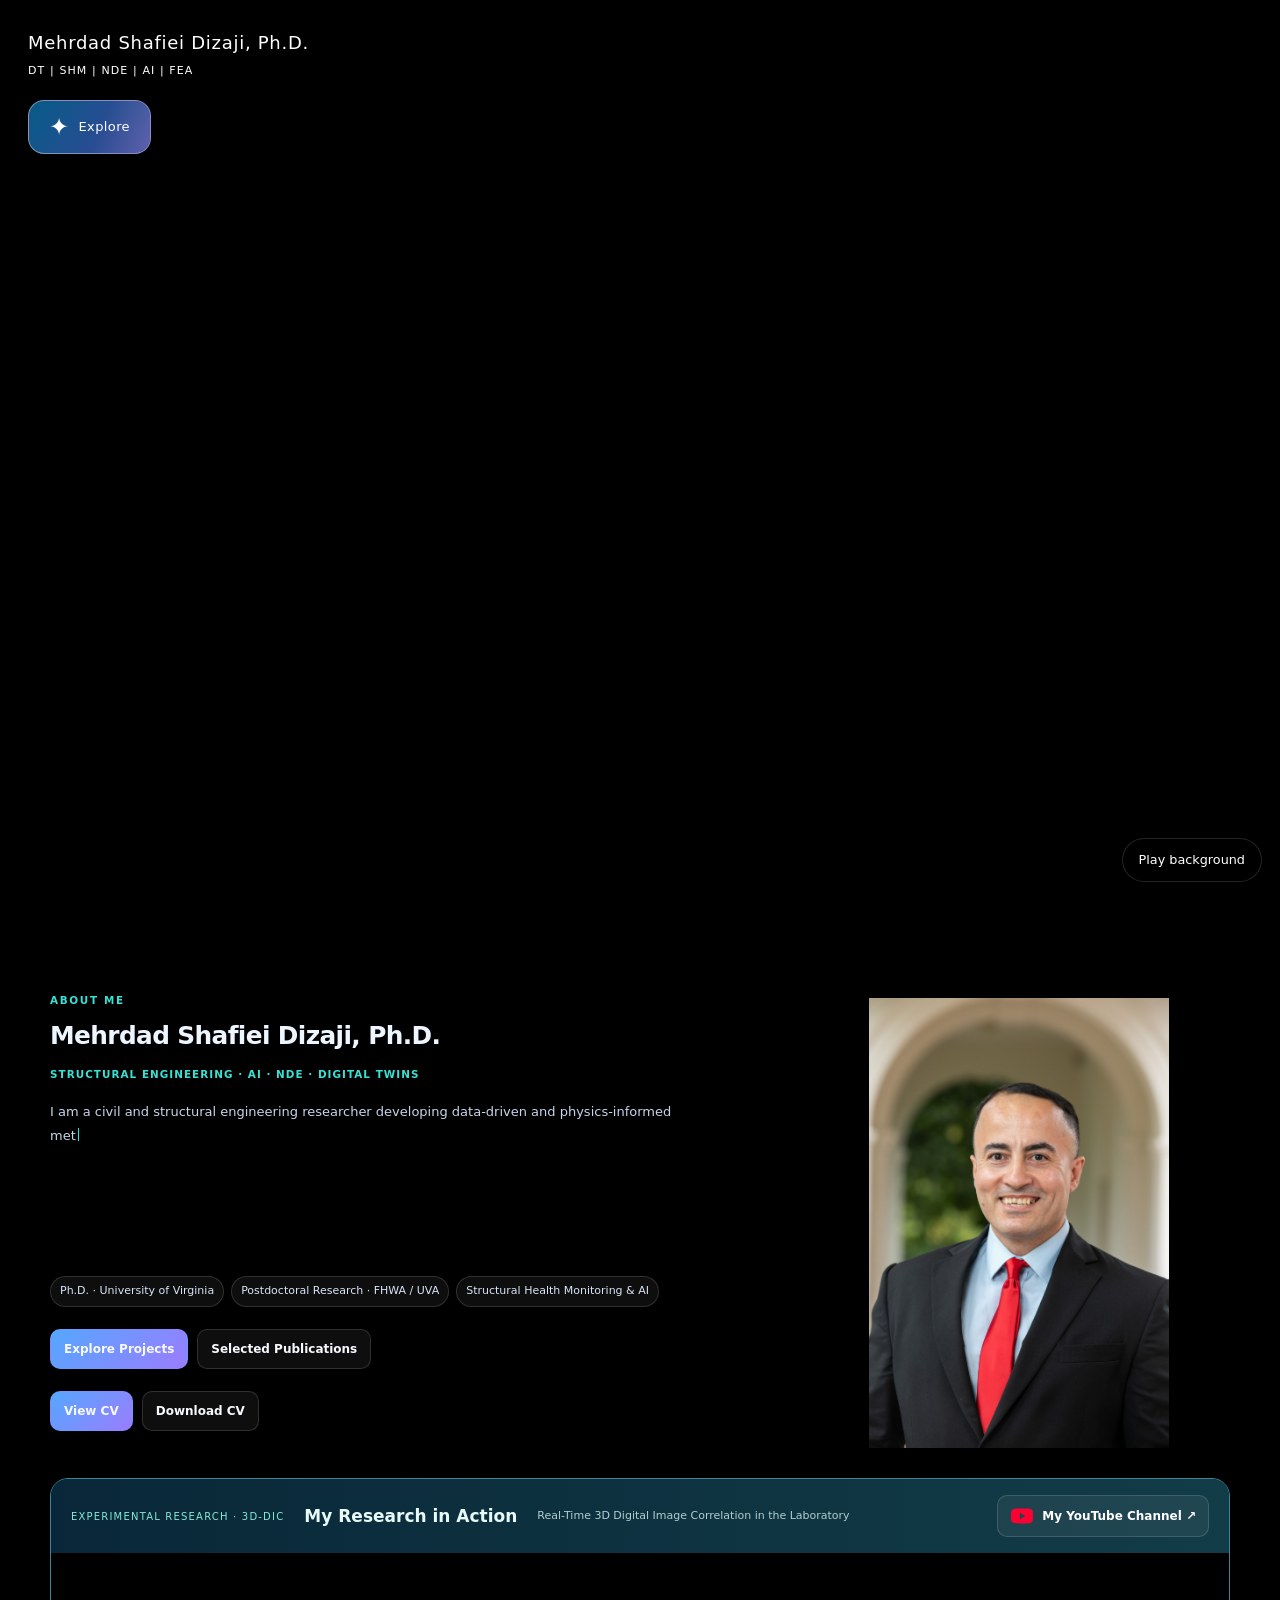
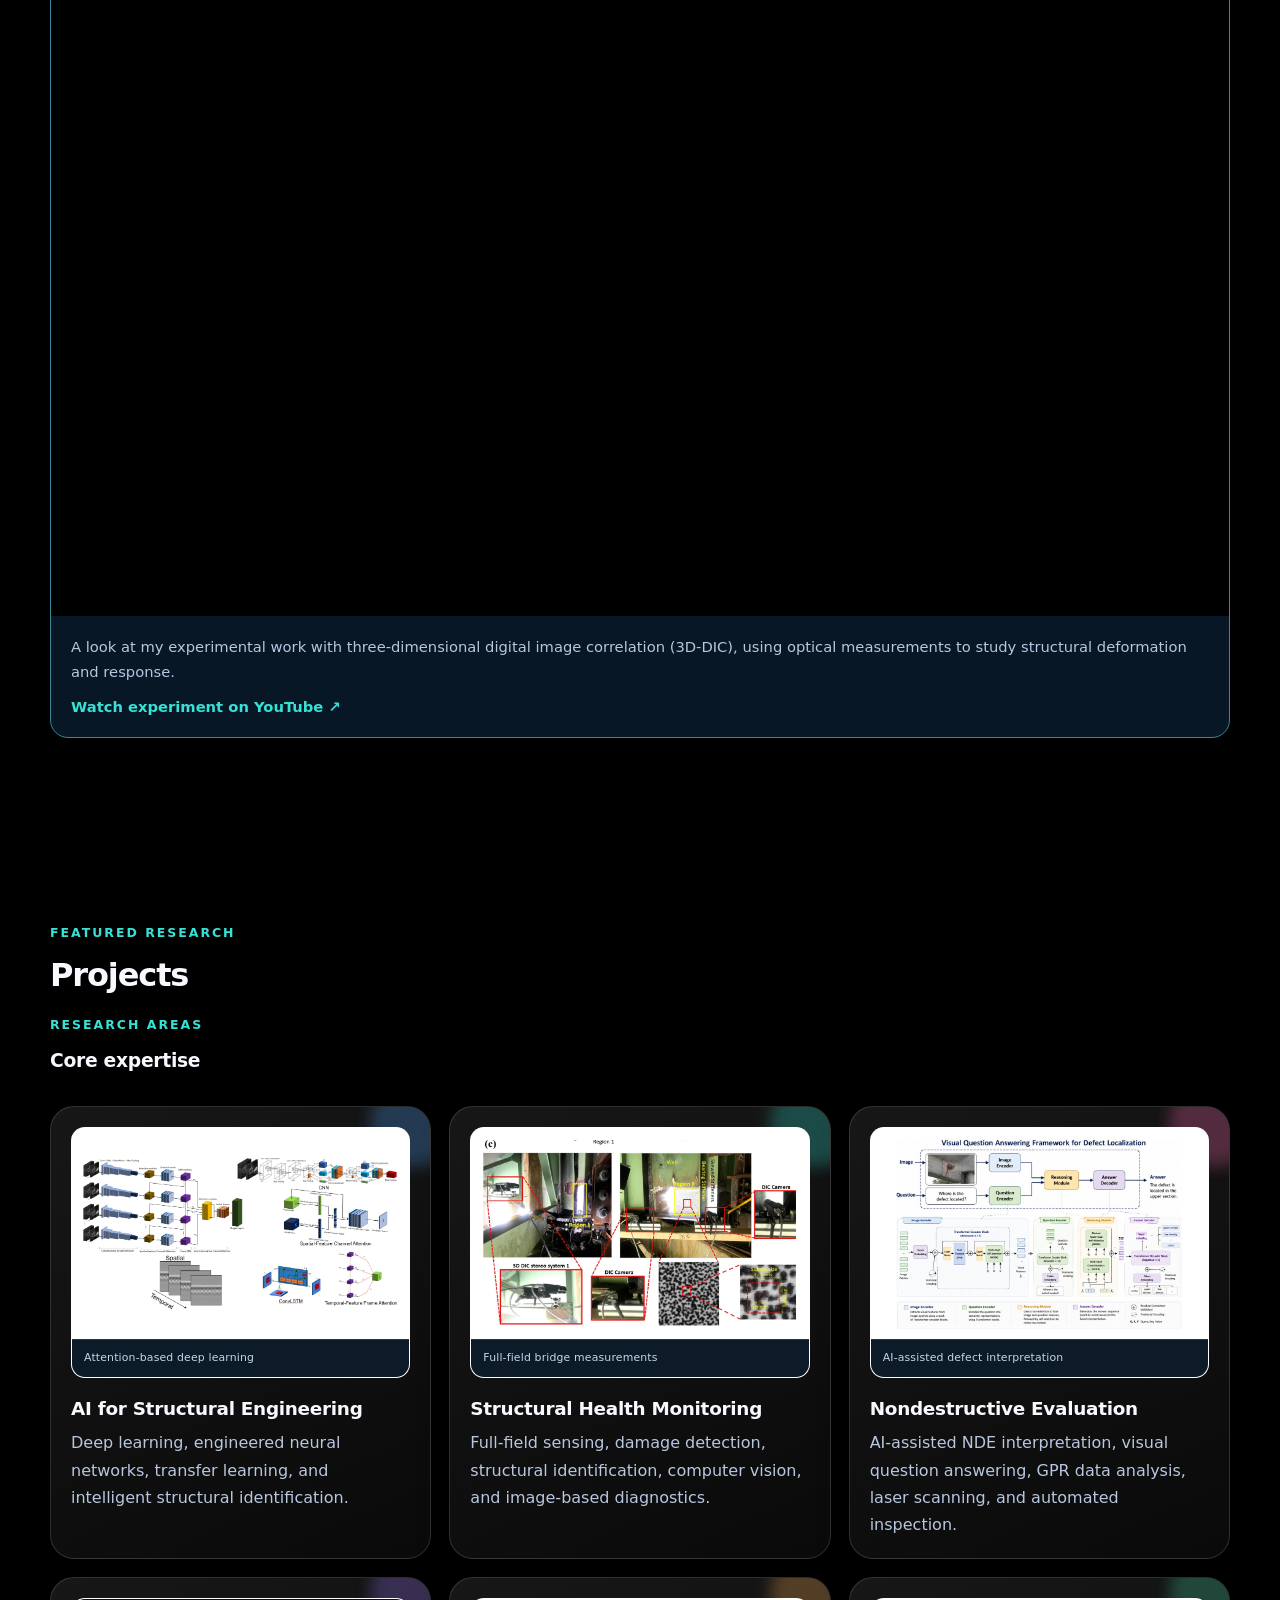
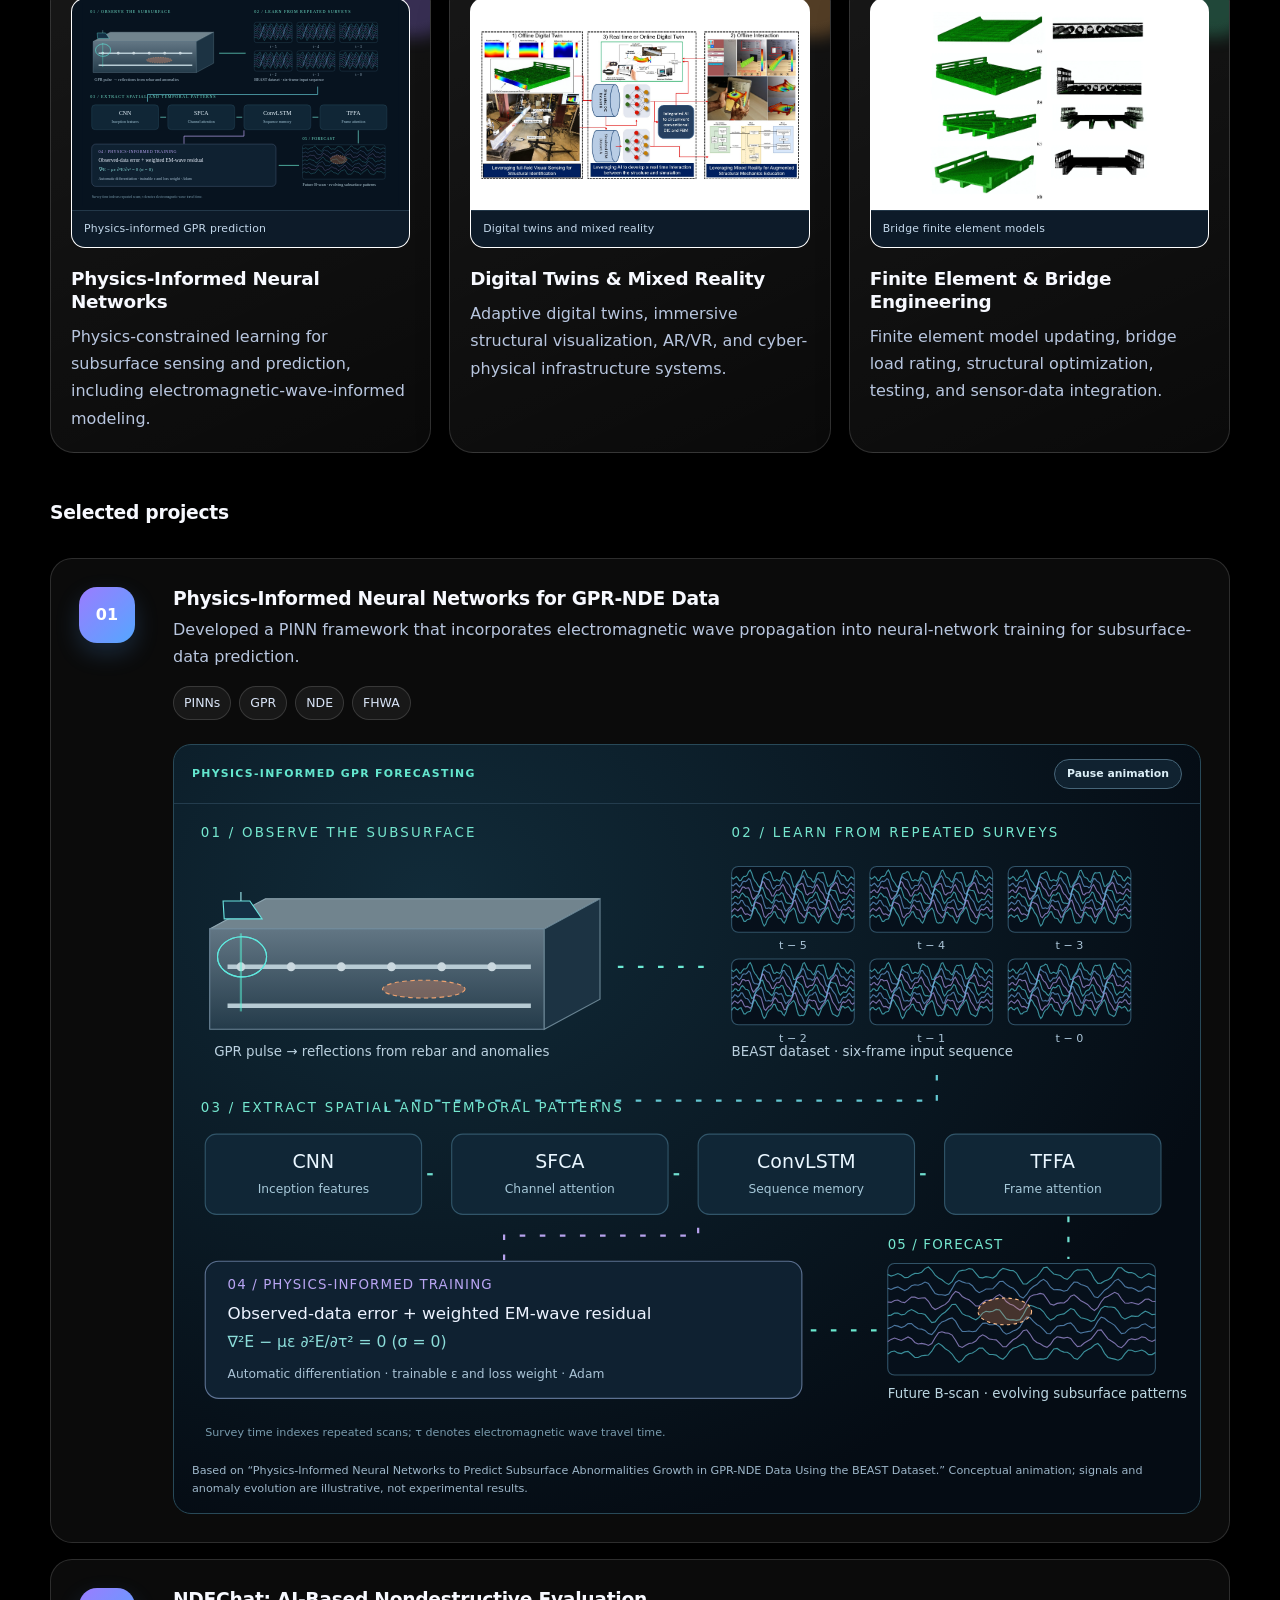
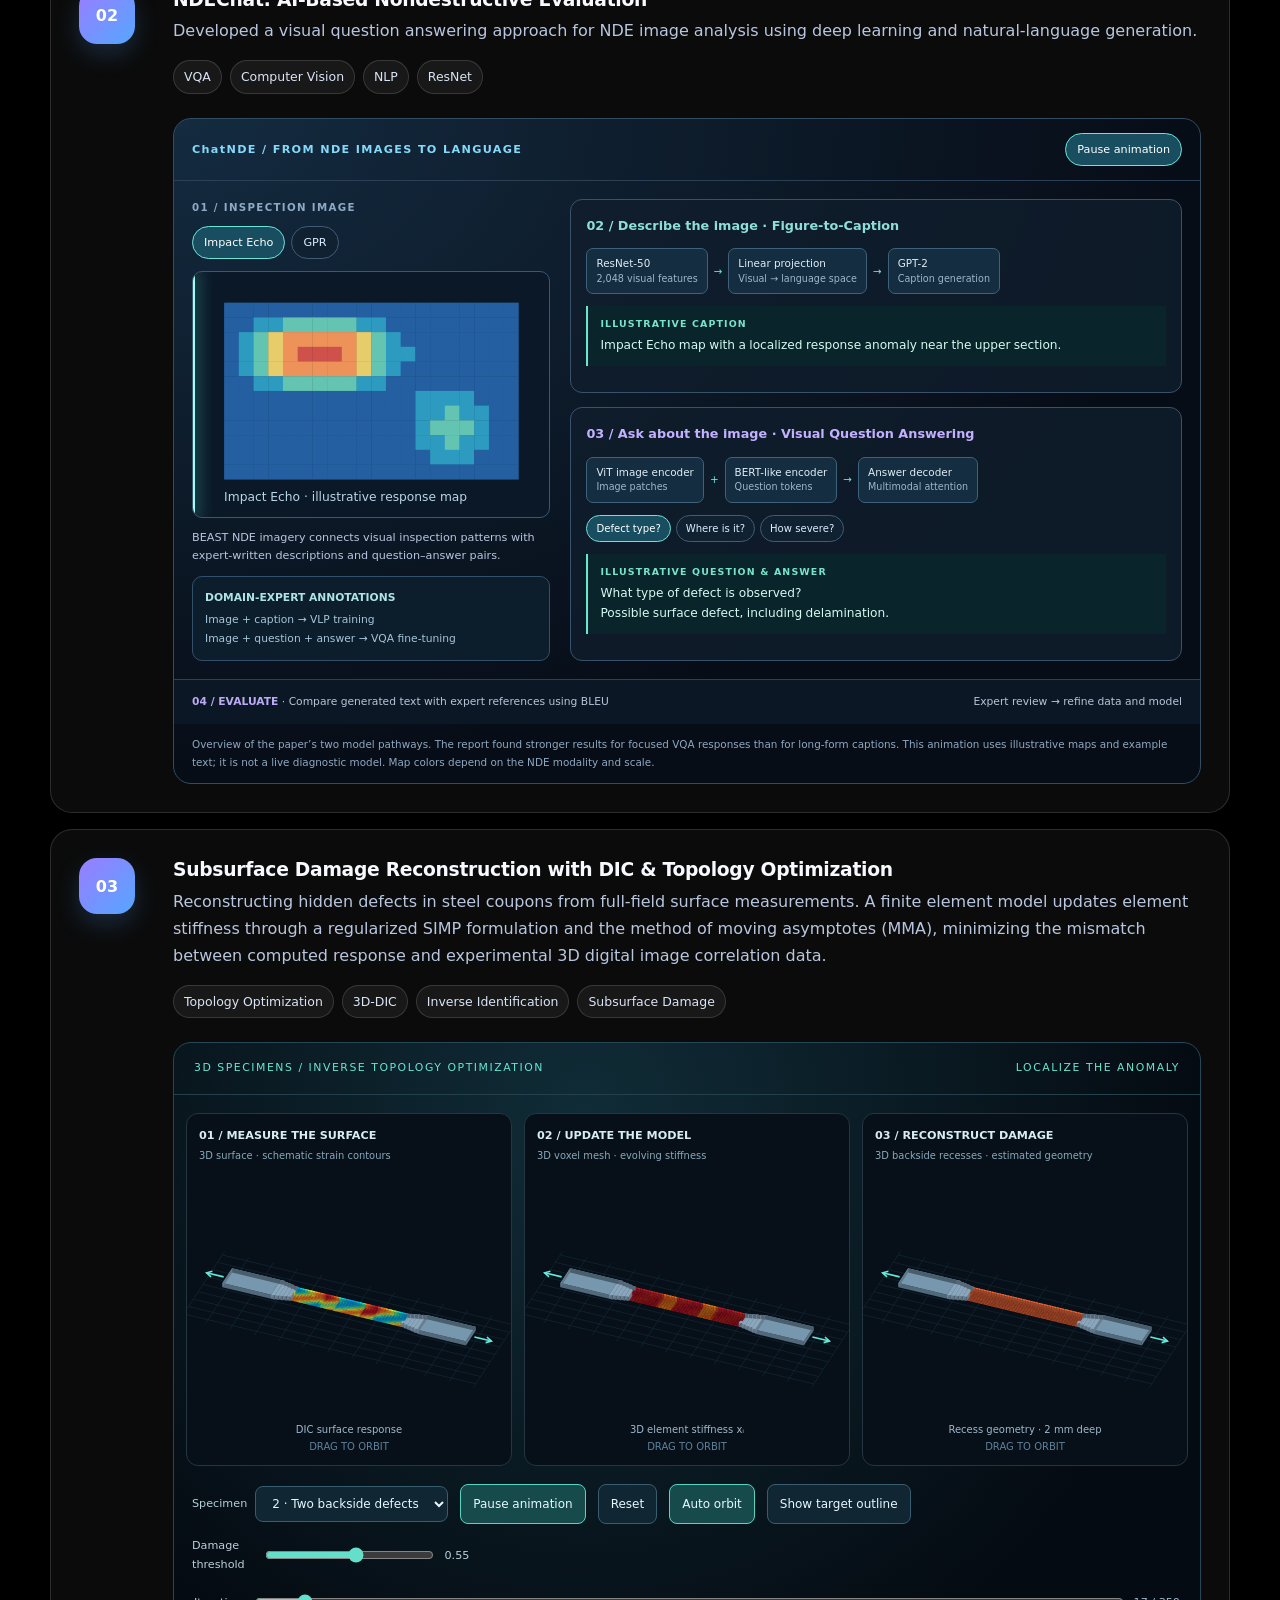
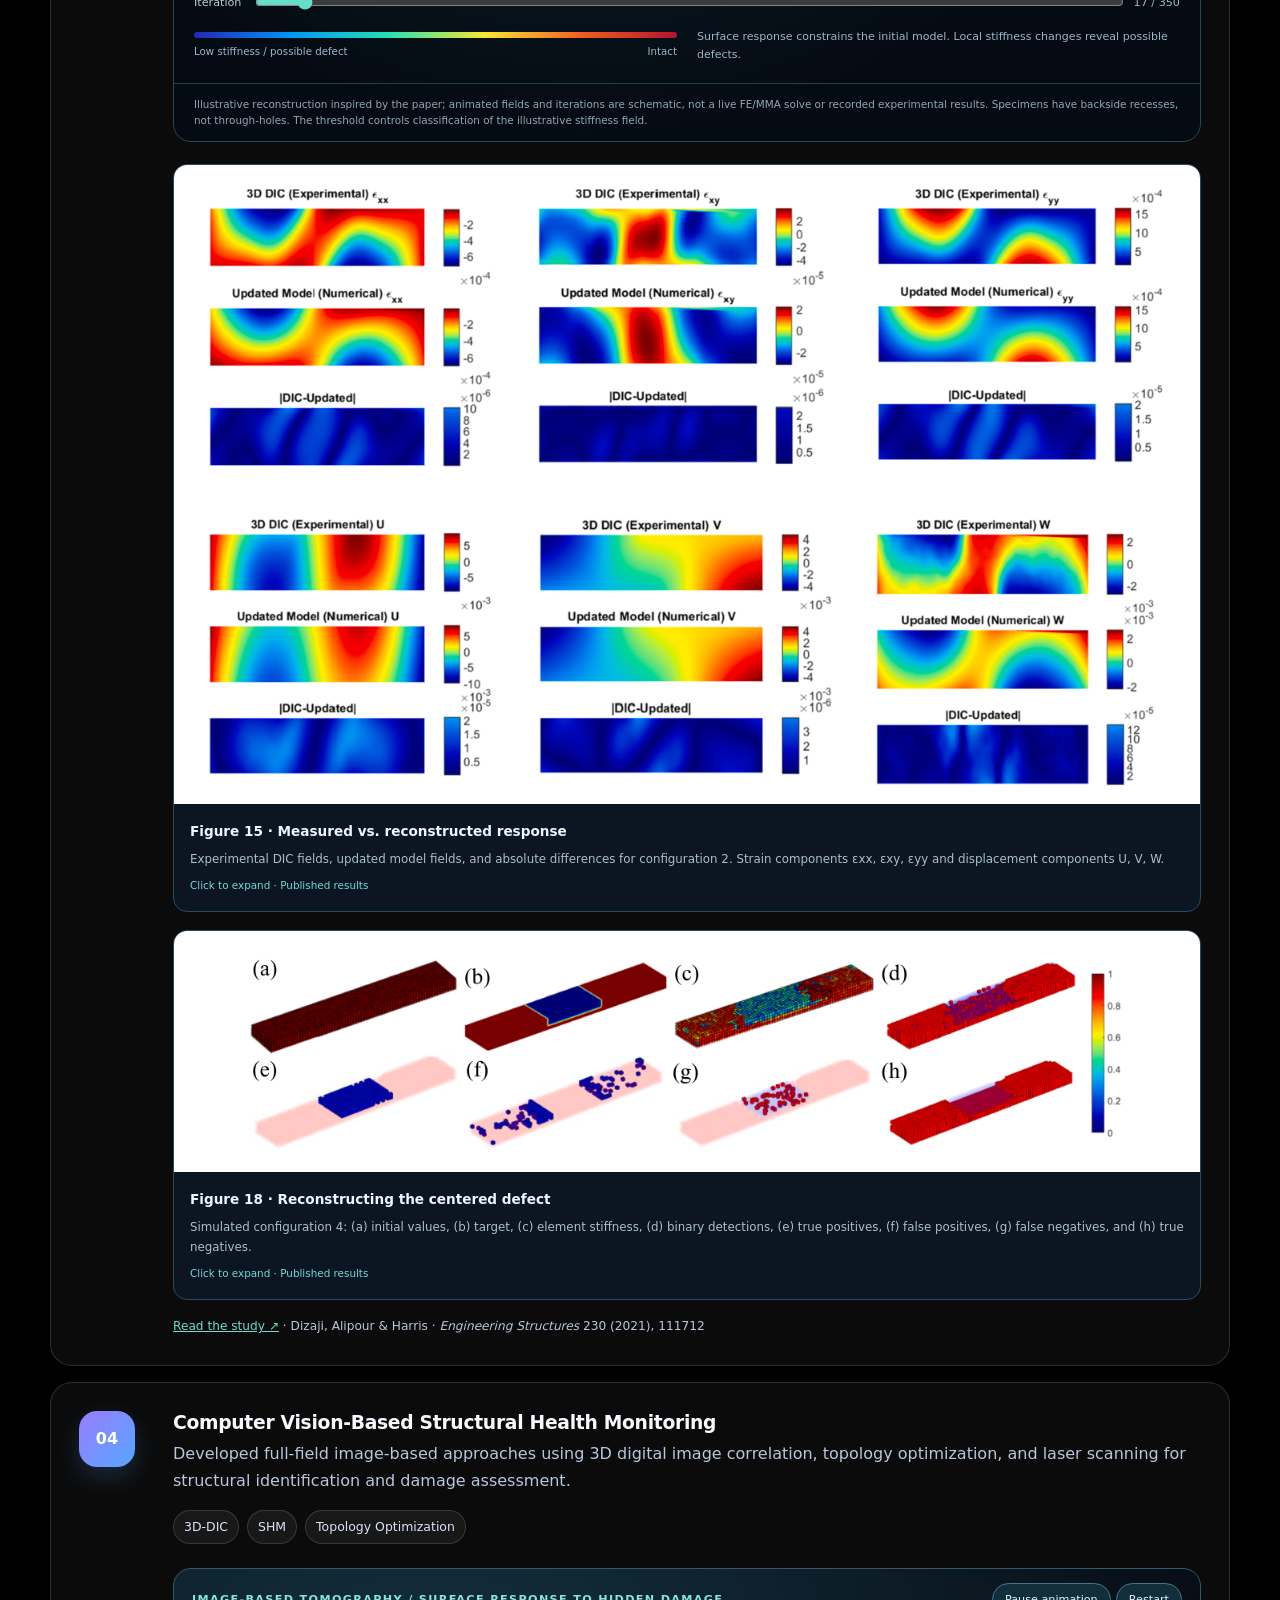
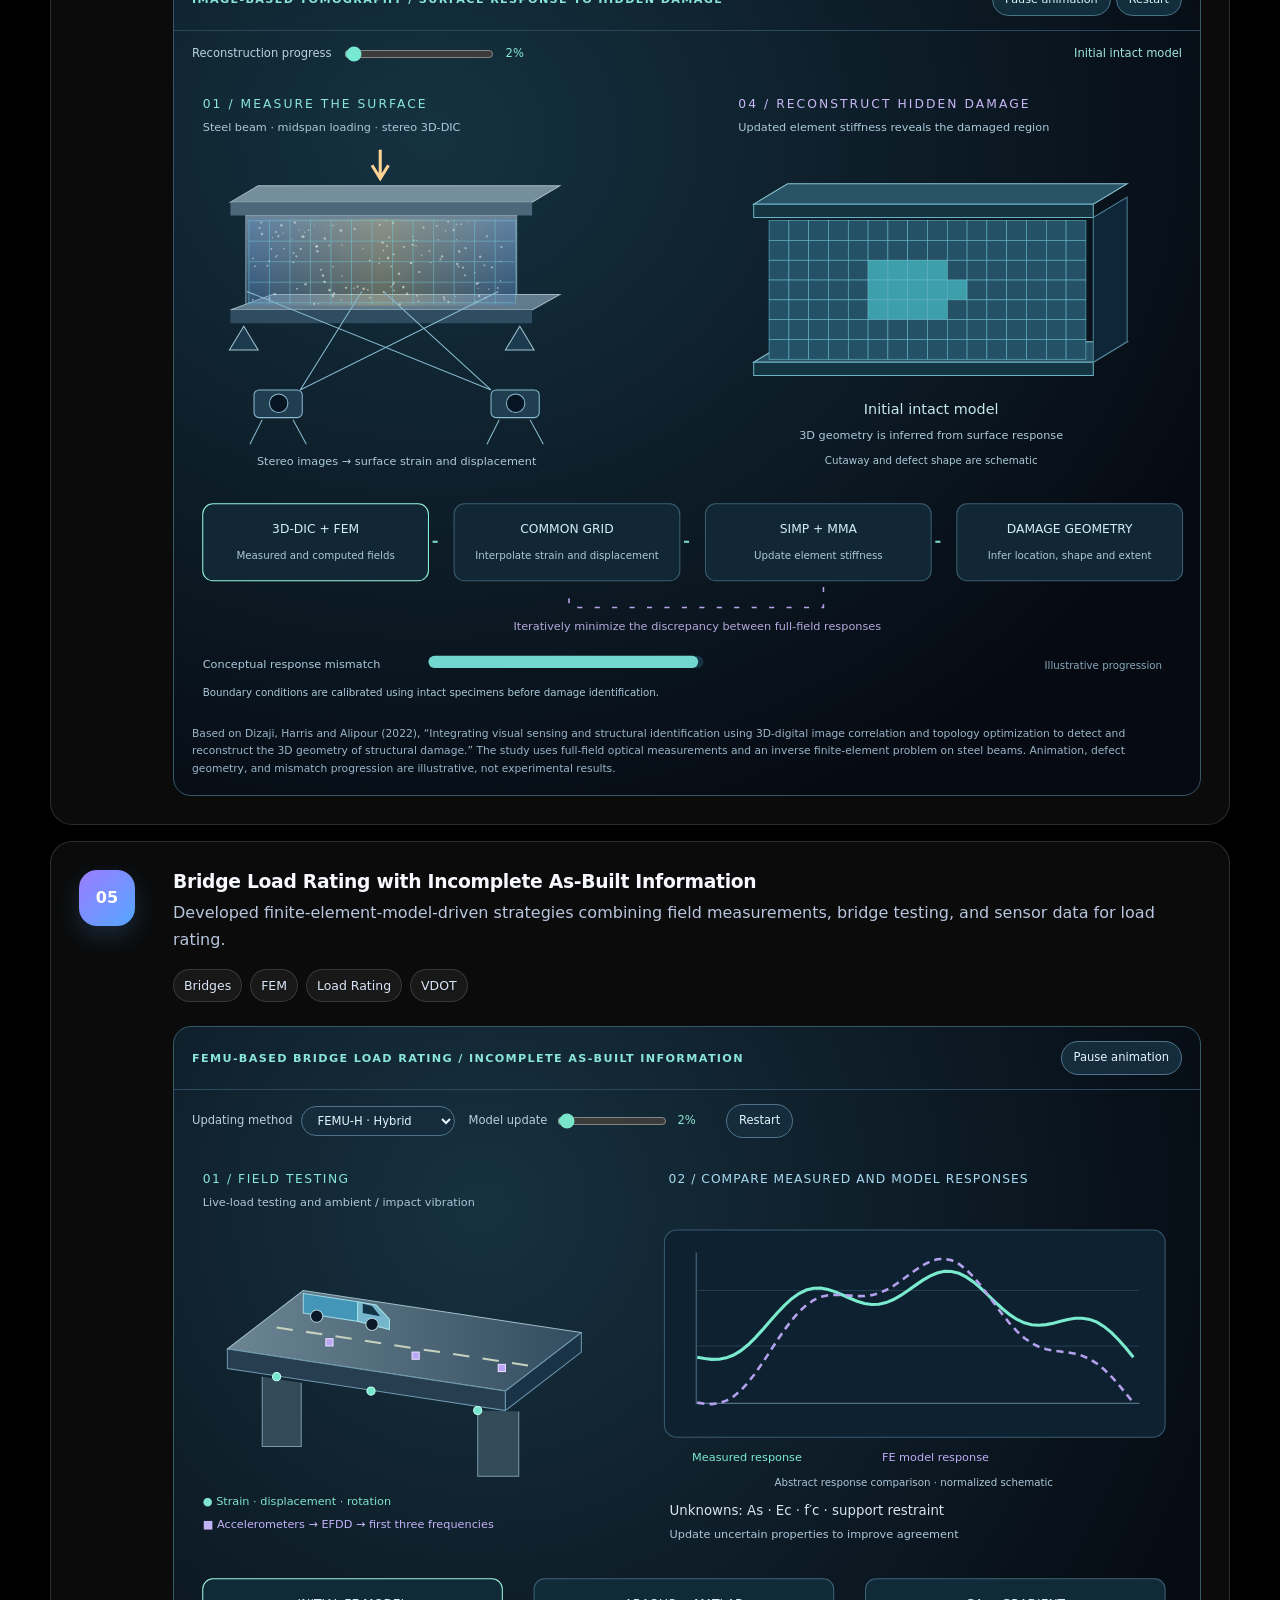
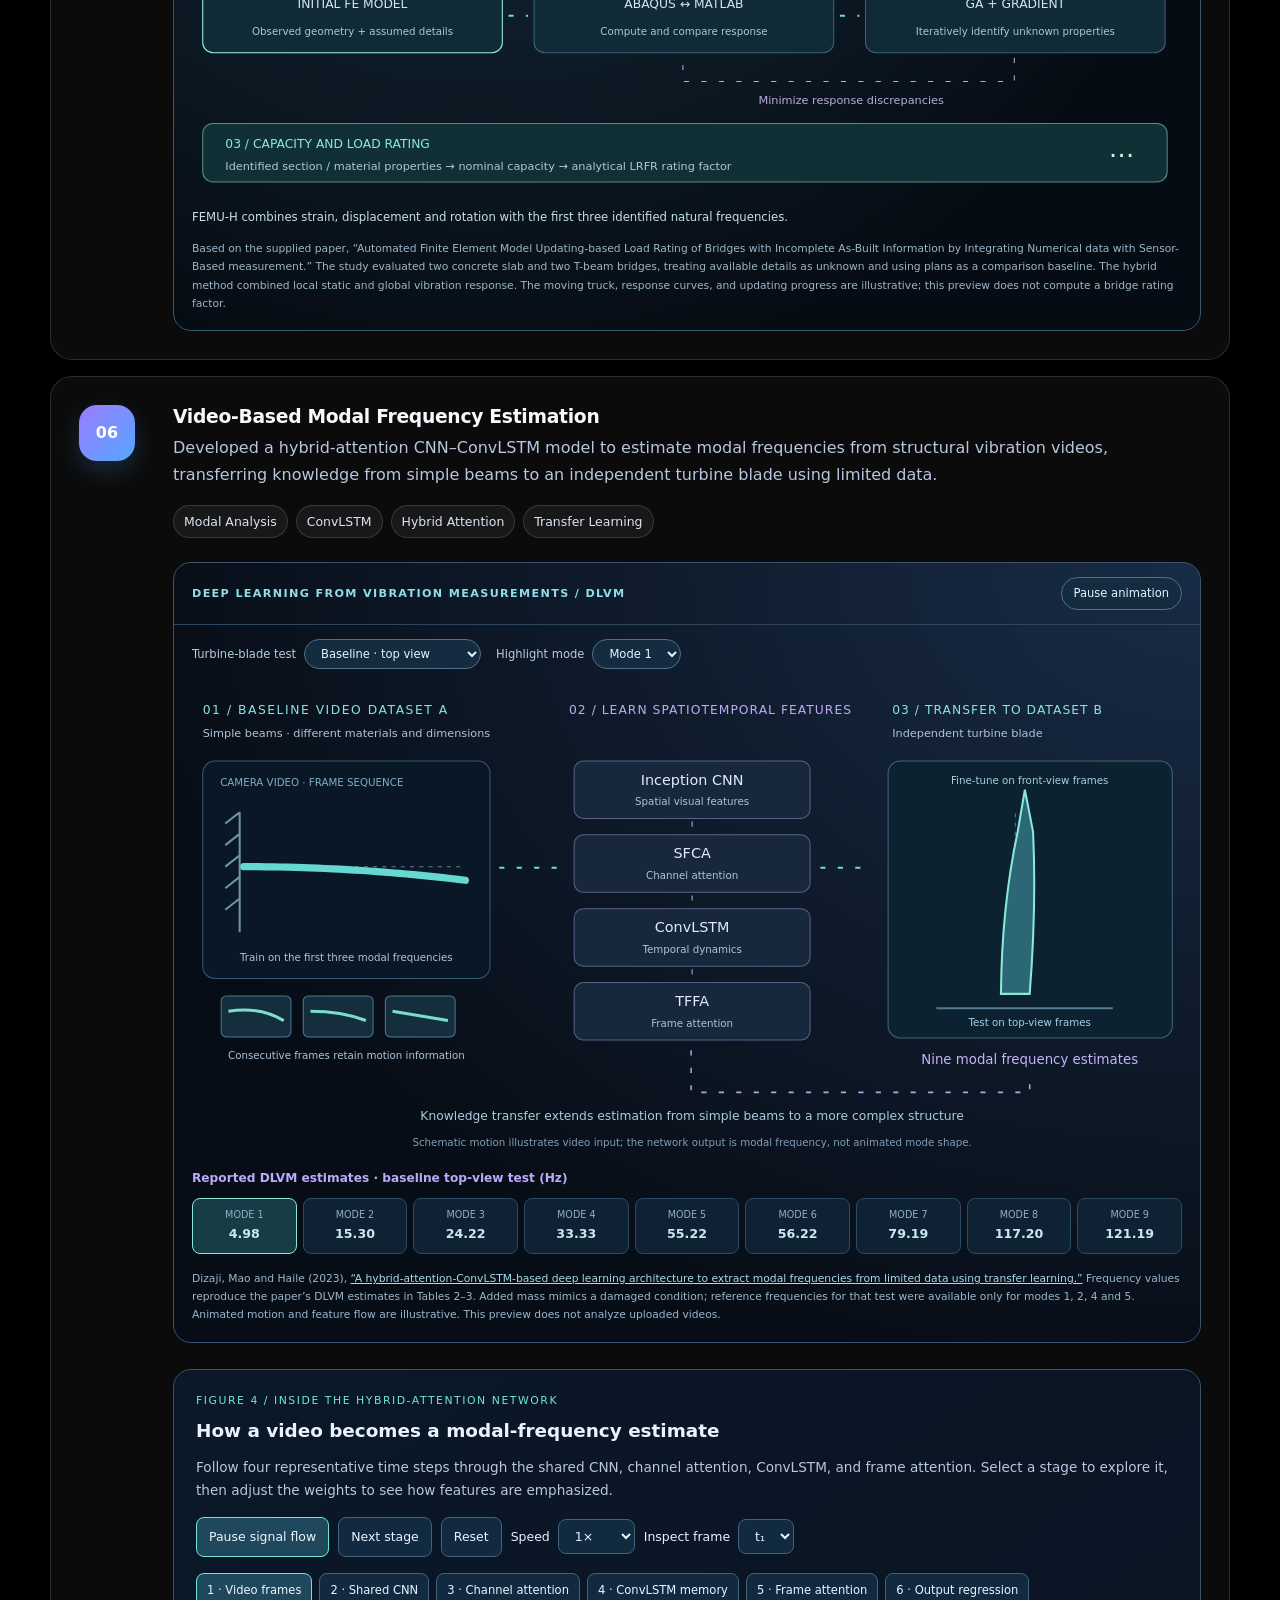
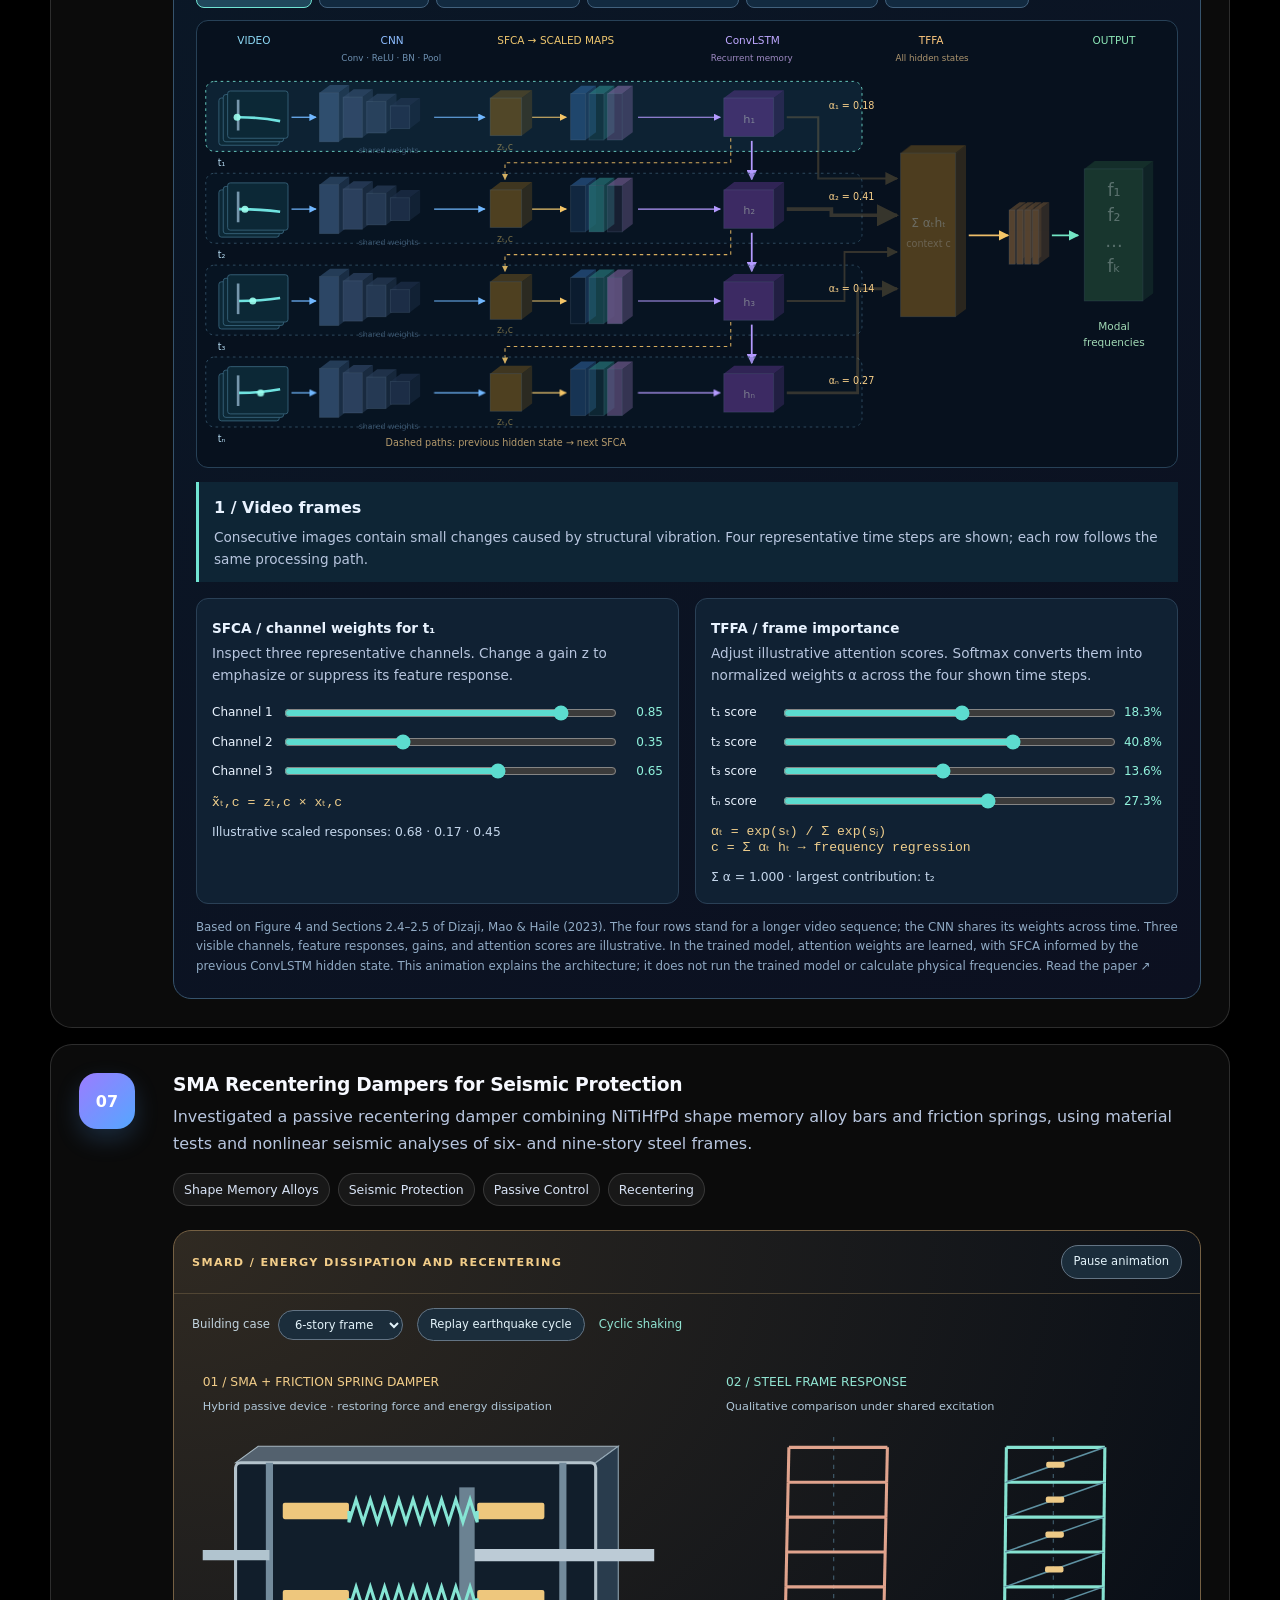
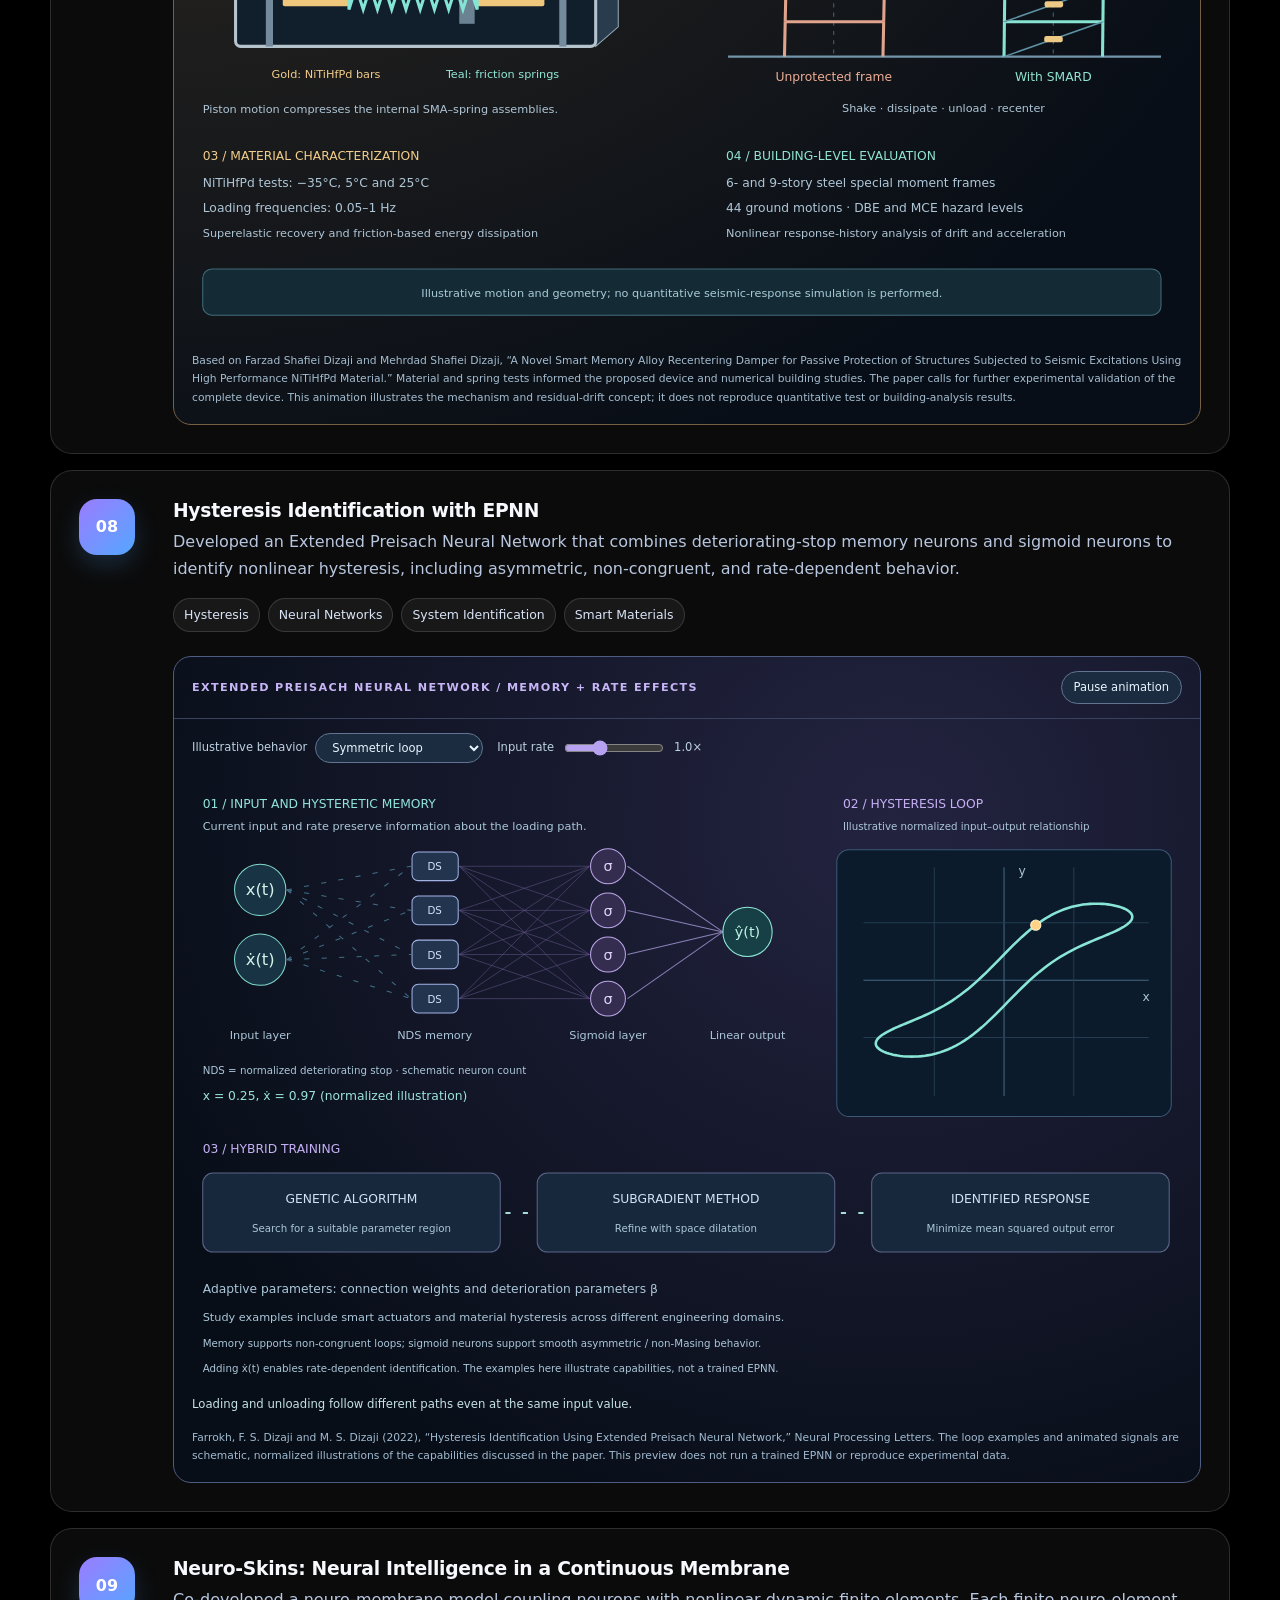
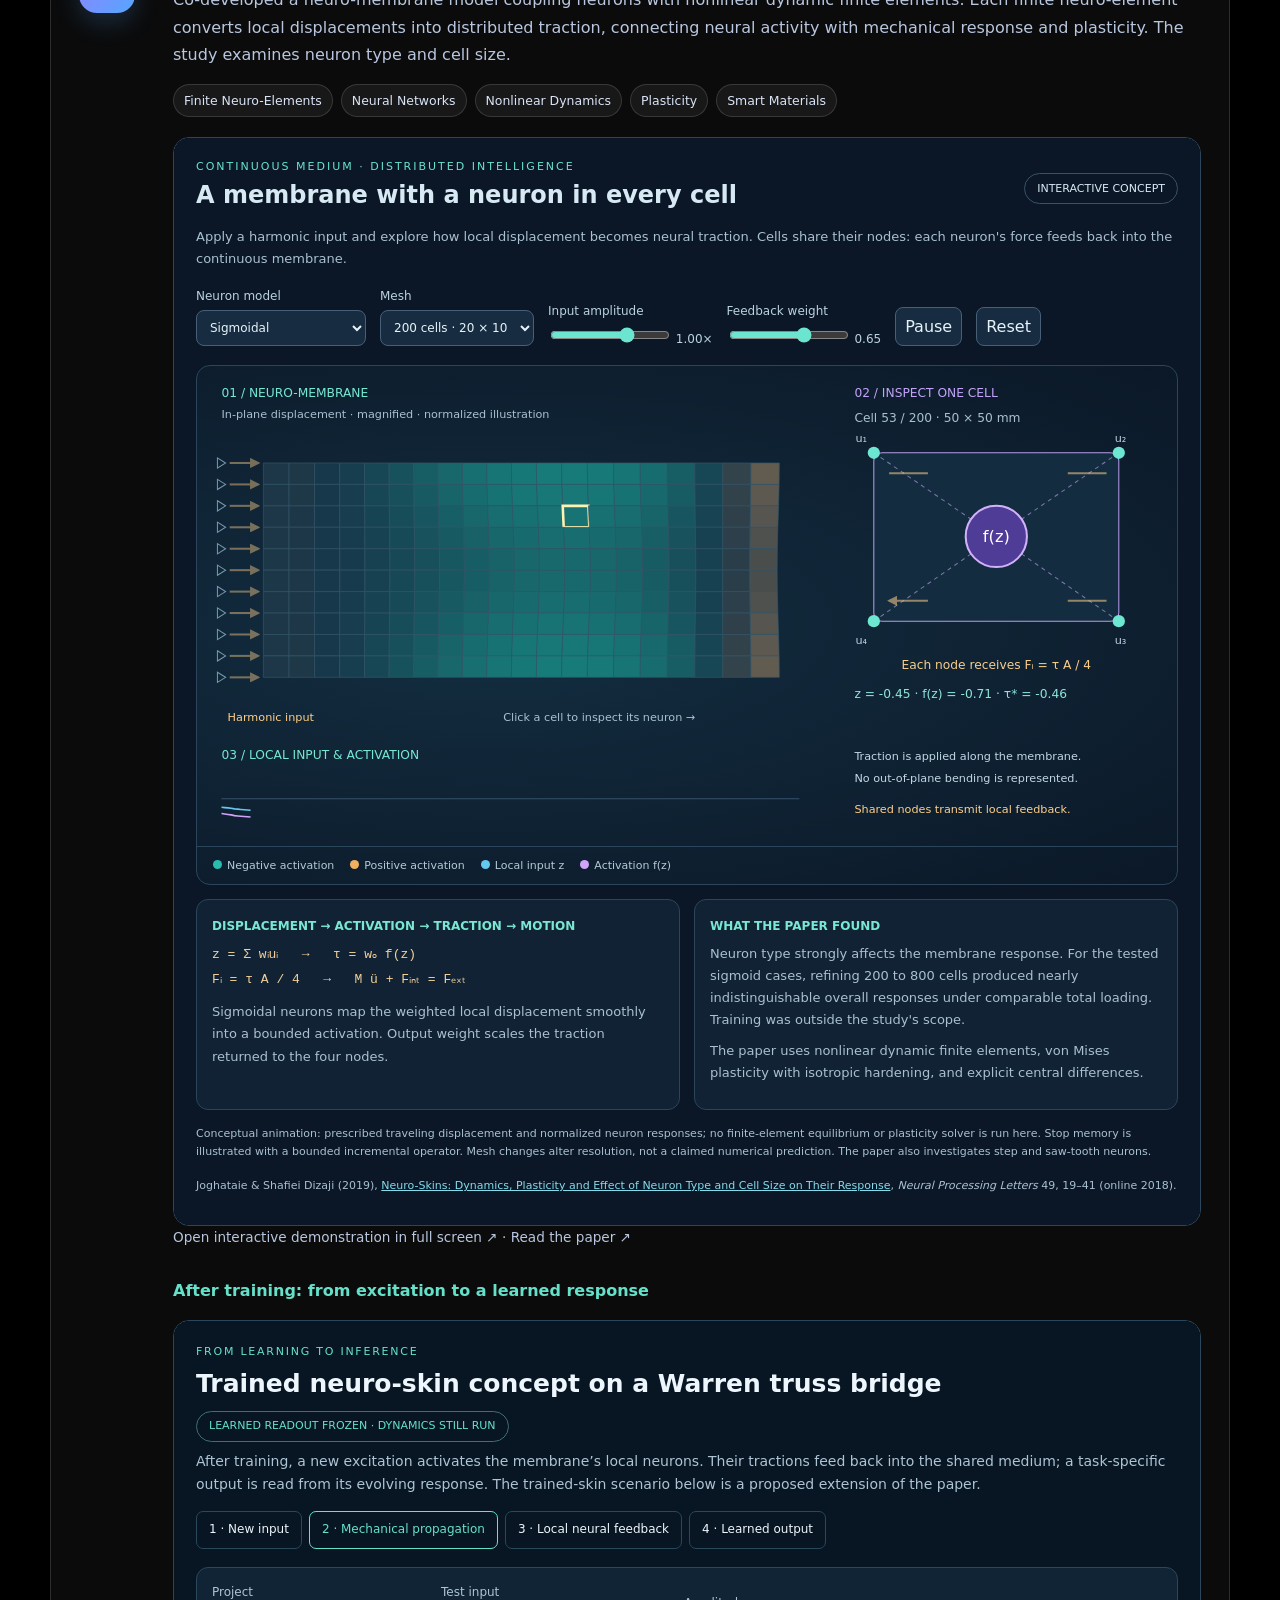
==== index.html @ 5a485e15 "Add YouTube channel button beside About Me video heading" ====
<!DOCTYPE html>
<html lang="en">
<head>
  <!-- Google tag (gtag.js) -->
  <script async src="https://www.googletagmanager.com/gtag/js?id=G-F8TRLRVQS1"></script>
  <script>
    window.dataLayer = window.dataLayer || [];
    function gtag(){dataLayer.push(arguments);}
    gtag('js', new Date());
    gtag('config', 'G-F8TRLRVQS1');
  </script>

  <meta charset="UTF-8" />
  <meta name="viewport" content="width=device-width, initial-scale=1.0" />
  <meta name="description" content="Academic portfolio of Mehrdad Shafiei Dizaji, Ph.D. — structural engineering, artificial intelligence, nondestructive evaluation, digital twins, and structural health monitoring." />
  <title>Mehrdad Shafiei Dizaji, Ph.D. | Research Portfolio</title>
  <style>
    :root{
      --bg:#000000;
      --bg2:#000000;
      --surface:rgba(255,255,255,.085);
      --surface-2:rgba(255,255,255,.12);
      --text:#f7f9ff;
      --muted:#b8c6df;
      --line:rgba(255,255,255,.14);
      --blue:#54a7ff;
      --cyan:#38e1d5;
      --purple:#9b7cff;
      --pink:#ff6fb5;
      --orange:#ffb25b;
      --green:#47d7a1;
      --shadow:0 22px 70px rgba(0,0,0,.28);
      --radius:24px;
    }
    *{box-sizing:border-box}
    html{scroll-behavior:smooth}
    body{
      margin:0;
      font-family:Inter,ui-sans-serif,system-ui,-apple-system,BlinkMacSystemFont,"Segoe UI",sans-serif;
      color:var(--text);
      background:#000000;
      line-height:1.7;
      overflow-x:hidden;
    }
    body::before{display:none}
    a{color:inherit;text-decoration:none}
    img{max-width:100%;display:block}
    .container{width:min(1180px,calc(100% - 40px));margin:0 auto}
    .narrow{width:min(900px,100%)}
    .site-header{
      position:sticky;top:0;z-index:1000;
      background:rgba(0,0,0,.92);backdrop-filter:blur(18px);
      border-bottom:1px solid rgba(255,255,255,.08)
    }
    .nav-wrap{min-height:76px;display:flex;align-items:center;justify-content:flex-start;gap:26px}
    .brand{
      display:grid;place-items:center;width:48px;height:48px;border-radius:15px;font-weight:900;letter-spacing:.5px;
      background:linear-gradient(135deg,var(--blue),var(--purple) 55%,var(--pink));
      box-shadow:0 10px 30px rgba(84,167,255,.28)
    }
    nav{display:flex;gap:6px;flex-wrap:wrap;justify-content:flex-start}
    nav a{padding:9px 12px;border-radius:999px;color:var(--muted);font-size:.94rem;font-weight:650;transition:.22s}
    nav a:hover{color:white;background:rgba(255,255,255,.09);transform:translateY(-1px)}
    .hero{padding:96px 0 72px;position:relative}
    .hero::after{display:none}
    .hero-grid{display:grid;grid-template-columns:1.25fr .75fr;gap:56px;align-items:center}
    .eyebrow,.section-kicker{margin:0 0 14px;text-transform:uppercase;letter-spacing:.16em;font-size:.78rem;font-weight:800;color:var(--cyan)}
    h1,h2,h3,p{margin-top:0}
    h1{font-size:clamp(2.3rem,4.2vw,4rem);line-height:1.08;letter-spacing:-.055em;margin-bottom:24px;max-width:850px;background:linear-gradient(90deg,#fff 0%,#c9ddff 46%,#9fe9e4 100%);-webkit-background-clip:text;background-clip:text;color:transparent}
    h2{font-size:clamp(2rem,3.5vw,3.3rem);line-height:1.08;letter-spacing:-.035em;margin-bottom:24px}
    h3{line-height:1.24;letter-spacing:-.015em}
    .hero-subtitle{font-size:1.17rem;color:var(--muted);max-width:760px}
    .hero-actions{display:flex;gap:12px;flex-wrap:wrap;margin:32px 0}
    .btn{display:inline-flex;align-items:center;justify-content:center;padding:13px 18px;border-radius:14px;font-weight:800;border:1px solid var(--line);transition:.22s ease}
    .btn:hover{transform:translateY(-3px);box-shadow:0 16px 36px rgba(0,0,0,.22)}
    .btn.primary{background:linear-gradient(135deg,var(--blue),var(--purple));border-color:transparent}
    .btn.secondary{background:rgba(255,255,255,.055)}
    .quick-facts{display:flex;flex-wrap:wrap;gap:10px}
    .quick-facts span,.tags span{border:1px solid var(--line);background:rgba(255,255,255,.055);padding:8px 12px;border-radius:999px;color:#d9e4f7;font-size:.88rem}
    .hero-card{position:relative;width:100%;max-width:300px;justify-self:center;padding:0;border:0;background:transparent;border-radius:0;box-shadow:none;overflow:visible}
    .hero-card::before{display:none}
    .profile-photo{width:100%;aspect-ratio:4/4.55;object-fit:cover;border-radius:0;background:transparent}
    .profile-copy{padding:18px 0 0}.profile-copy h2{font-size:1.45rem;margin-bottom:8px}.profile-copy p{color:var(--muted);margin-bottom:8px}
    .section{padding:92px 0;position:relative}.section.alt{background:#000000;border-top:1px solid rgba(255,255,255,.05);border-bottom:1px solid rgba(255,255,255,.05)}
    .lead{font-size:1.16rem;color:#c7d4e9}
    .card-grid{display:grid;grid-template-columns:repeat(3,1fr);gap:18px;margin-top:34px}
    .card{position:relative;padding:28px;border-radius:var(--radius);border:1px solid var(--line);background:linear-gradient(155deg,rgba(255,255,255,.09),rgba(255,255,255,.038));box-shadow:0 16px 38px rgba(0,0,0,.12);transition:.24s;overflow:hidden}
    .card::after{content:"";position:absolute;width:90px;height:90px;border-radius:50%;right:-30px;top:-30px;background:var(--accent,rgba(84,167,255,.4));filter:blur(8px);opacity:.27}
    .card:nth-child(1){--accent:#54a7ff}.card:nth-child(2){--accent:#38e1d5}.card:nth-child(3){--accent:#ff6fb5}.card:nth-child(4){--accent:#9b7cff}.card:nth-child(5){--accent:#ffb25b}.card:nth-child(6){--accent:#47d7a1}
    .card:hover{transform:translateY(-7px);border-color:rgba(255,255,255,.26);background:linear-gradient(155deg,rgba(255,255,255,.13),rgba(255,255,255,.055))}
    .card h3{font-size:1.15rem;margin-bottom:9px}.card p{color:var(--muted);margin-bottom:0}
    .project-list{display:grid;gap:16px;margin-top:34px}
    .project{display:grid;grid-template-columns:72px 1fr;gap:22px;padding:28px;border:1px solid var(--line);border-radius:22px;background:rgba(255,255,255,.045);transition:.22s}
    .project:hover{background:rgba(255,255,255,.075);transform:translateX(5px)}
    .project-num{width:56px;height:56px;border-radius:18px;display:grid;place-items:center;font-weight:900;color:white;background:linear-gradient(135deg,var(--purple),var(--blue));box-shadow:0 10px 24px rgba(84,167,255,.2)}
    .project h3{margin-bottom:6px}.project p{color:var(--muted);margin-bottom:16px}.tags{display:flex;flex-wrap:wrap;gap:8px}.tags span{padding:5px 10px;font-size:.78rem}
    .research-gallery{display:grid;grid-template-columns:repeat(2,1fr);gap:22px;margin-top:34px}
    .gallery-item{margin:0;border:1px solid var(--line);border-radius:24px;overflow:hidden;background:rgba(255,255,255,.05);box-shadow:0 18px 50px rgba(0,0,0,.18);transition:.24s}.gallery-item:hover{transform:translateY(-6px)}
    .gallery-item img{width:100%;aspect-ratio:16/10;object-fit:cover;background:#101f37}.gallery-item figcaption{padding:20px}.gallery-item strong{display:block;font-size:1.04rem;margin-bottom:6px}.gallery-item span,.gallery-intro{color:var(--muted)}
    .pub-list{display:grid;gap:12px;margin-top:32px}.pub-list article{display:grid;grid-template-columns:90px 1fr;gap:18px;padding:22px;border:1px solid var(--line);border-radius:18px;background:rgba(255,255,255,.045)}
    .year{font-weight:900;color:var(--cyan);font-size:1.06rem}.pub-list div{color:#d6e0f0}.pub-list em{color:var(--muted)}
    .timeline{display:grid;gap:14px;margin-top:32px}.timeline article{display:grid;grid-template-columns:140px 1fr;gap:22px;padding:22px 24px;border-radius:18px;border-left:4px solid var(--blue);background:rgba(255,255,255,.045)}.timeline .when{font-weight:850;color:var(--cyan)}.timeline h3{margin-bottom:4px}.timeline p{margin-bottom:0;color:var(--muted)}
    .two-col{display:grid;grid-template-columns:1fr 1fr;gap:28px;margin-top:58px}.two-col>div{padding:30px;border:1px solid var(--line);border-radius:24px;background:rgba(255,255,255,.045)}
    .tags.large span{font-size:.9rem;padding:8px 12px}
    .stats{display:grid;grid-template-columns:repeat(4,1fr);gap:16px;margin-top:32px}.stats>div{min-height:150px;padding:24px;border:1px solid var(--line);border-radius:22px;background:linear-gradient(145deg,rgba(255,255,255,.085),rgba(255,255,255,.035));display:flex;flex-direction:column;justify-content:center}.stats strong{font-size:1.4rem;background:linear-gradient(90deg,var(--blue),var(--cyan));-webkit-background-clip:text;background-clip:text;color:transparent}.stats span{color:var(--muted);margin-top:5px}
    .contact{text-align:center}.contact .narrow{margin:0 auto}.contact> .container p:not(.section-kicker):not(.note){color:var(--muted)}
    .contact-links{display:grid;grid-template-columns:repeat(3,1fr);gap:14px;margin-top:34px}
    .contact-links a{display:flex;align-items:center;gap:12px;padding:16px 18px;border-radius:17px;border:1px solid var(--line);background:rgba(255,255,255,.055);font-weight:850;text-align:left;transition:.23s}
    .contact-links a:hover{transform:translateY(-4px);background:rgba(255,255,255,.09);box-shadow:0 15px 34px rgba(0,0,0,.2)}
    .channel-icon{width:28px;height:28px;flex:0 0 28px;display:block}.channel-icon.fill{fill:currentColor}.channel-icon.stroke{fill:none;stroke:currentColor;stroke-width:2;stroke-linecap:round;stroke-linejoin:round}
    .contact-links a[aria-label="Email"] .channel-icon{color:#EA4335}.contact-links a[aria-label="Google Scholar"] .channel-icon{color:#4285F4}.contact-links a[aria-label="LinkedIn"] .channel-icon{color:#0A66C2}.contact-links a[aria-label="GitHub"] .channel-icon{color:#f4f4f4}.contact-links a[aria-label="YouTube"] .channel-icon{color:#FF0033}.contact-links a[aria-label="ResearchGate"] .channel-icon{color:#00CCBB}.contact-links a[aria-label="Instagram"] .channel-icon{color:#E4405F}
    .note{margin-top:24px;color:#90a1bc;font-size:.9rem}
    footer{padding:30px 0;border-top:1px solid var(--line);color:#93a4c0;text-align:center;background:rgba(0,0,0,.12)}footer p{margin:0}
    ::selection{background:rgba(84,167,255,.35)}
    @media (max-width:980px){.hero-grid{grid-template-columns:1fr}.hero-card{max-width:300px}.card-grid{grid-template-columns:repeat(2,1fr)}.stats{grid-template-columns:repeat(2,1fr)}nav{gap:2px}.nav-wrap{align-items:flex-start;padding:14px 0}nav a{font-size:.86rem;padding:7px 9px}}
    @media (max-width:720px){.container{width:min(100% - 26px,1180px)}.site-header{position:relative}.nav-wrap{display:block}.brand{margin-bottom:12px}nav{justify-content:flex-start}.hero{padding-top:60px}h1{font-size:clamp(2.1rem,10vw,3.1rem)}.section{padding:70px 0}.card-grid,.research-gallery,.two-col,.contact-links,.stats{grid-template-columns:1fr}.project{grid-template-columns:1fr}.pub-list article,.timeline article{grid-template-columns:1fr}.project-num{width:48px;height:48px}.hero-actions .btn{width:100%}}
    .reveal{opacity:0;transform:translateY(22px);transition:opacity .6s ease,transform .6s ease}.reveal.visible{opacity:1;transform:none}
    @media (prefers-reduced-motion:reduce){html{scroll-behavior:auto}*{transition:none!important}.reveal{opacity:1;transform:none}}
    .research-background{position:fixed;inset:0;z-index:0;pointer-events:none;background:#000 url('model-animation-poster.jpg') center/cover no-repeat}
    .research-background video{width:100%;height:100%;object-fit:cover;opacity:.85}
    .research-background::after{content:"";position:absolute;inset:0;background:linear-gradient(90deg,rgba(0,0,0,.80),rgba(0,0,0,.35))}
    main,footer{position:relative;z-index:1}
    .section.alt{background:rgba(0,0,0,.80)}
    .motion-toggle{position:fixed;right:18px;bottom:18px;z-index:1100;border:1px solid var(--line);border-radius:999px;padding:10px 16px;color:#fff;background:rgba(0,0,0,.85);font:inherit;font-size:.8rem;cursor:pointer}
    .motion-toggle:focus-visible{outline:2px solid var(--cyan);outline-offset:3px}
    @media(prefers-reduced-motion:reduce){.research-background video{display:none}}
    .animation-intro{padding:0;min-height:65svh}
    .about-section{background:rgba(0,0,0,.9)}
    .about-section h1{font-size:clamp(2.1rem,3.8vw,3.3rem);line-height:1.1}
    @media(max-width:720px){.animation-intro{padding:0;min-height:55svh}}
  
    .twin-background{background:#000;display:flex;align-items:flex-start;justify-content:center}
    .twin-background svg{width:100%;height:calc(100svh - 76px);margin-top:76px;max-height:1000px}
    .twin-background::after{display:none}
    .animation-intro{min-height:calc(100svh - 76px)}
    .twin-sensor{animation:twin-pulse 3.2s ease-out infinite}
    .twin-orbit{transform-origin:0 0;animation:twin-spin 28s linear infinite}
    .twin-scan{animation:twin-scan 8s ease-in-out infinite alternate}
    .twin-vehicle{animation:twin-drive 12s linear infinite}
    .twin-status{animation:twin-status 3s ease-in-out infinite}
    .twin-paused *{animation-play-state:paused!important}
    @keyframes twin-pulse{0%{transform:scale(1);opacity:.8}100%{transform:scale(5);opacity:0}}
    @keyframes twin-spin{to{transform:rotate(360deg)}}
    @keyframes twin-scan{from{transform:translate(-170px,-32px);opacity:.25}to{transform:translate(170px,32px);opacity:.7}}
    @keyframes twin-drive{0%{transform:translate(0,0);opacity:0}5%,85%{opacity:1}95%,100%{transform:translate(300px,57px);opacity:0}}
    @keyframes twin-status{50%{opacity:.35}}
    @media(max-width:720px){.twin-background svg{margin-top:145px;height:62svh;width:140%;max-width:none;flex-shrink:0}.animation-intro{min-height:64svh}}
    @media(prefers-reduced-motion:reduce){.twin-background *{animation:none!important}}

    /* Coordinated picture icons for portfolio navigation. */
    .nav-wrap{min-height:106px;padding:12px 0}
    nav{width:100%;gap:10px;justify-content:flex-start;align-items:center}
    nav a{display:flex;flex-direction:column;align-items:center;gap:6px;padding:6px 10px;min-width:76px;border-radius:14px;font-size:.78rem;line-height:1.3;font-weight:650;white-space:nowrap}
    .nav-picture{width:43px;height:43px;overflow:visible;color:#73d9ed;transition:color .2s,transform .2s}
    .nav-icon-tile{fill:#0b202a}
    nav a:nth-child(3n+2) .nav-picture{color:#81baff}
    nav a:nth-child(3n) .nav-picture{color:#aaa0f0}
    nav a:hover .nav-picture,nav a:focus-visible .nav-picture{color:#c8ffff;transform:translateY(-2px)}
    nav a:focus-visible{outline:2px solid var(--cyan);outline-offset:3px}
    .twin-background svg{margin-top:106px;height:calc(100svh - 106px)}
    .animation-intro{min-height:calc(100svh - 106px)}
    @media(max-width:980px){.nav-wrap{align-items:center;padding:10px 0}nav{gap:4px}nav a{min-width:66px;padding:6px 8px;font-size:.72rem}.nav-picture{width:37px;height:37px}}
    @media(max-width:720px){.nav-wrap{display:flex}.site-header{position:relative}nav{display:grid;grid-template-columns:repeat(5,minmax(0,1fr));gap:6px 2px}nav a{min-width:0;padding:6px 2px;font-size:.65rem}.nav-picture{width:34px;height:34px}.twin-background svg{margin-top:170px;height:62svh}.animation-intro{min-height:64svh}}

    /* Center the icon navigation across the top. */
    .nav-wrap{justify-content:center}
    nav{justify-content:center}
    @media(max-width:720px){nav{justify-content:center;justify-items:center}}

    /* Compact icons centered at the top. */
    .nav-wrap{justify-content:center;min-height:90px;padding:10px 0}
    nav{width:auto;max-width:100%;margin-inline:auto;justify-content:center;gap:8px}
    nav a{min-width:70px;padding:5px 8px;gap:5px}
    .nav-picture{width:35px;height:35px}
    .twin-background svg{margin-top:90px;height:calc(100svh - 90px)}
    .animation-intro{min-height:calc(100svh - 90px)}
    @media(max-width:980px){nav{gap:4px}nav a{min-width:62px;padding:5px 6px}.nav-picture{width:31px;height:31px}}
    @media(max-width:720px){nav{width:100%;justify-items:center}nav a{min-width:0;padding:5px 2px}.nav-picture{width:29px;height:29px}.twin-background svg{margin-top:150px;height:62svh}.animation-intro{min-height:64svh}}

    .demo-player{aspect-ratio:16/9;width:100%;overflow:hidden;border-radius:24px;border:1px solid var(--line);background:#000;box-shadow:var(--shadow)}
    .demo-cover{position:relative;display:block;width:100%;height:100%;padding:0;border:0;background:#000;color:#fff;cursor:pointer}
    .demo-cover img{width:100%;height:100%;object-fit:contain}
    .demo-play-control{position:absolute;left:50%;top:50%;transform:translate(-50%,-50%);width:76px;height:76px;display:grid;place-items:center;border-radius:50%;border:1px solid rgba(255,255,255,.8);background:rgba(0,0,0,.72);box-shadow:0 8px 35px rgba(0,0,0,.5);transition:background .2s}
    .demo-play-control svg{margin-left:4px}
    .demo-play-caption{position:absolute;bottom:18px;left:50%;transform:translateX(-50%);padding:6px 14px;border-radius:999px;background:rgba(0,0,0,.8);font:600 .85rem Inter,system-ui,sans-serif;white-space:nowrap}
    .demo-cover:hover .demo-play-control,.demo-cover:focus-visible .demo-play-control{background:#116d85}
    .demo-cover:focus-visible{outline:3px solid var(--cyan);outline-offset:-4px}
    #research-demo .demo-player{aspect-ratio:auto;background:radial-gradient(ellipse at center,#132333,#000 75%);display:flex;justify-content:center}
    #research-demo video{display:block;width:100%;height:min(72vh,680px);min-height:300px;object-fit:contain;background:transparent}
    .demo-description{margin-top:28px}.demo-description h3{font-size:1.3rem;margin-bottom:12px}.demo-description p{color:var(--muted)}.demo-description .tags{margin-top:20px}
    @media(max-width:720px){.demo-play-control{width:58px;height:58px}.demo-play-caption{bottom:8px;font-size:.72rem}}

    /* Compact About me typography and a layout-stable typing reveal. */
    #about h1{font-size:clamp(1.25rem,2vw,1.55rem);line-height:1.3;letter-spacing:-.025em;margin-bottom:14px;background:none;color:#edf5ff}
    #about .section-kicker{font-size:.65rem;margin-bottom:10px}
    #about .eyebrow{font-size:.65rem;letter-spacing:.1em;line-height:1.7;margin-bottom:16px}
    #about .lead,#about .hero-subtitle{font-size:.8125rem;line-height:1.85;max-width:650px;margin-bottom:16px}
    #about .quick-facts{gap:7px}
    #about .quick-facts span{font-size:.6875rem;padding:5px 9px}
    #about .hero-actions{gap:9px;margin:22px 0}
    #about .btn{font-size:.75rem;padding:9px 13px;border-radius:10px}
    #about .typing-block{position:relative}
    #about .typing-space{visibility:hidden}
    #about .typing-output{position:absolute;inset:0;white-space:pre-wrap}
    #about .typing-active::after{content:"";display:inline-block;height:1em;border-right:1.5px solid var(--cyan);margin-left:2px;vertical-align:-.1em;animation:about-caret .75s step-end infinite}
    .about-readable{position:absolute;width:1px;height:1px;padding:0;margin:-1px;overflow:hidden;clip-path:inset(50%);white-space:nowrap;border:0}
    @keyframes about-caret{50%{opacity:0}}
    @media(prefers-reduced-motion:reduce){#about .typing-active::after{display:none}}
  
/* Featured Ph.D. dissertation */
#phd-dissertation .dissertation-feature{margin-bottom:0}
.dissertation-feature{display:grid;grid-template-columns:1.05fr 1fr;border:1px solid rgba(84,167,255,.3);border-radius:24px;overflow:hidden;background:linear-gradient(135deg,#081827,#101021);margin:0 0 64px;box-shadow:0 20px 70px #0005}
.dissertation-art{margin:0;display:flex;flex-direction:column;justify-content:center;background:radial-gradient(ellipse at 50% 50%,#123b4a55,transparent 75%);padding:20px}
.dissertation-art svg{width:100%;height:auto;display:block}
.dissertation-art figcaption{font-size:11px;line-height:1.5;color:#9badc3;text-align:center;padding:0 12px 12px}
.dissertation-copy{padding:34px 30px;align-self:center}
.dissertation-copy .section-kicker{color:#70e5d4;margin-bottom:12px}
.dissertation-copy h3{font-size:clamp(20px,2.2vw,27px);line-height:1.4;margin:0 0 16px}
.dissertation-meta{color:#a9c4e0;font-size:13px}
.dissertation-copy p{font-size:14px;color:#bfcee1}
.dissertation-copy .tags{margin:20px 0}
.dissertation-copy .btn{font-size:13px}
@media(max-width:760px){.dissertation-feature{grid-template-columns:1fr}.dissertation-art{padding:12px 10px 0}.dissertation-copy{padding:24px}.dissertation-feature{margin-bottom:42px}}

</style>
<style>
.nde-vqa-animation{position:relative;overflow:hidden;background:#070e19;border:1px solid #29465d;border-radius:12px;color:#d7e9f5;min-height:280px;font-family:Inter,system-ui,sans-serif;box-sizing:border-box}.nde-vqa-head{display:flex;align-items:center;gap:9px;padding:12px 15px;border-bottom:1px solid #254154;font-size:11px;letter-spacing:.13em;font-weight:750}.nde-live-dot{width:8px;height:8px;background:#4ce5ba;border-radius:50%;box-shadow:0 0 10px #4ce5ba;animation:ndePulse 2s infinite}.nde-vqa-status{margin-left:auto;color:#62d8bd;font-size:9px}.nde-vqa-layout{display:grid;grid-template-columns:1.2fr 1fr;gap:12px;padding:13px}.nde-vqa-scan{position:relative;overflow:hidden;border-radius:6px;border:1px solid #294d65;min-height:200px}.nde-vqa-scan svg{display:block;width:100%;height:100%;min-height:200px;object-fit:cover}.nde-vqa-sweep{position:absolute;left:0;right:0;top:-10%;height:3px;background:#53f5db;box-shadow:0 0 18px 5px #35e7ce66;animation:ndeSweep 5s ease-in-out infinite alternate}.nde-detection-box{animation:ndeDetect 3s infinite}.nde-vqa-scan-label{position:absolute;bottom:8px;left:9px;font:10px monospace;color:#b6e8f4;background:#07121bcc;padding:4px}.nde-vqa-panel{display:flex;flex-direction:column;gap:13px;padding:9px 3px}.nde-vqa-panel-title{font-size:10px;color:#69d9ef;letter-spacing:.12em;font-weight:800}.nde-vqa-question,.nde-vqa-answer{font-size:clamp(11px,1.2vw,14px);line-height:1.5;display:flex;gap:9px;align-items:flex-start}.nde-vqa-question span,.nde-vqa-answer span{display:inline-grid;place-items:center;flex:none;width:23px;height:23px;border-radius:5px;background:#183850;color:#76d7fb;font-weight:800}.nde-vqa-answer{color:#7bf0c9;animation:ndeAnswer 5s ease-in-out infinite}.nde-vqa-answer span{background:#14493c;color:#7bf0c9}.nde-vqa-confidence{margin-top:auto;font-size:9px;color:#92a9bd;letter-spacing:.07em}.nde-vqa-confidence div{height:5px;background:#243b4b;border-radius:10px;margin:9px 0;overflow:hidden}.nde-vqa-confidence i{display:block;height:100%;width:88%;background:linear-gradient(90deg,#2cb8dc,#64f1bc);transform-origin:left;animation:ndeBar 5s infinite}.nde-vqa-confidence small{font-size:9px}.nde-vqa-foot{display:flex;justify-content:center;align-items:center;gap:14px;padding:11px 7px;border-top:1px solid #254154;font-size:9px;letter-spacing:.08em;color:#90b9ce}.nde-vqa-foot b{color:#54e4c4}@keyframes ndeSweep{to{top:105%}}@keyframes ndePulse{50%{opacity:.3}}@keyframes ndeDetect{0%,20%{opacity:.25}35%,90%{opacity:1}100%{opacity:.25}}@keyframes ndeAnswer{0%,30%{opacity:.15;transform:translateY(5px)}45%,90%{opacity:1;transform:none}100%{opacity:.15}}@keyframes ndeBar{0%,25%{transform:scaleX(.08)}65%,95%{transform:scaleX(1)}}@media(max-width:620px){.nde-vqa-layout{grid-template-columns:1fr}.nde-vqa-panel{min-height:145px}.nde-vqa-foot{gap:6px;font-size:8px;flex-wrap:wrap}}@media(prefers-reduced-motion:reduce){.nde-vqa-animation *{animation:none!important}}
</style>
<style>
.hybrid-ai-animation{background:radial-gradient(ellipse at 50% 40%,#112d42,#07111f 72%);border:1px solid #31506a;border-radius:12px;color:#e0f1fa;overflow:hidden;font-family:Inter,system-ui,sans-serif;min-height:270px}.hybrid-ai-top{display:flex;align-items:center;gap:9px;padding:13px 15px;border-bottom:1px solid #2a485c;font-size:11px;letter-spacing:.12em;font-weight:800}.hybrid-ai-led,.hybrid-ai-indicator{width:8px;height:8px;display:inline-block;border-radius:50%;background:#54f0bd;box-shadow:0 0 12px #54f0bd;animation:hybridPulse 2s infinite}.hybrid-ai-tag{margin-left:auto;font-size:10px;color:#6ed9ef}.hybrid-ai-flow{display:flex;align-items:center;justify-content:space-between;gap:5px;padding:30px 13px 24px;min-height:190px}.hybrid-ai-stage{flex:1;min-width:0;display:flex;flex-direction:column;align-items:center;justify-content:center;gap:11px;text-align:center}.hybrid-ai-stage-title{font-size:clamp(8px,.9vw,11px);letter-spacing:.06em;font-weight:800;color:#8fdaee;white-space:nowrap}.hybrid-ai-stage small{font-size:clamp(8px,.8vw,10px);color:#8faabe}.hybrid-ai-arrow{flex:0 0 auto;color:#4bd7c9;font-size:clamp(12px,1.6vw,20px);animation:hybridArrow 2s infinite}.hybrid-ai-signal,.hybrid-ai-prediction{width:100%;max-width:125px;height:90px;display:grid;place-items:center}.hybrid-ai-signal svg,.hybrid-ai-prediction svg{width:100%;height:100%}.hybrid-ai-wave{stroke-dasharray:210;stroke-dashoffset:210;animation:hybridDraw 4s linear infinite}.hybrid-ai-feature-stack{height:90px;width:86px;position:relative;perspective:150px}.hybrid-ai-feature-stack i{position:absolute;width:50px;height:60px;left:10px;top:10px;border:2px solid #5ec8fa;background:repeating-linear-gradient(0deg,transparent 0 10px,#5ac5ed30 11px 12px),repeating-linear-gradient(90deg,transparent 0 10px,#5ac5ed30 11px 12px);transform:translateX(calc(var(--n)*8px)) translateY(calc(var(--n)*-5px)) skewY(-10deg);animation:hybridLayer 3s ease-in-out infinite alternate}.hybrid-ai-feature-stack i:nth-child(1){--n:0}.hybrid-ai-feature-stack i:nth-child(2){--n:1;animation-delay:.2s}.hybrid-ai-feature-stack i:nth-child(3){--n:2;animation-delay:.4s}.hybrid-ai-feature-stack i:nth-child(4){--n:3;animation-delay:.6s}.hybrid-ai-attention-grid{display:grid;grid-template-columns:repeat(3,1fr);gap:5px;width:83px;height:83px}.hybrid-ai-attention-grid i{background:#21617b;border:1px solid #3ebbdc;border-radius:3px;animation:hybridFocus 2.7s ease-in-out infinite alternate}.hybrid-ai-attention-grid i:nth-child(2n){animation-delay:.5s}.hybrid-ai-attention-grid i:nth-child(3n){animation-delay:1s}.hybrid-ai-memory{height:90px;display:flex;align-items:center;gap:5px}.hybrid-ai-memory span{display:grid;place-items:center;width:31px;height:43px;border:1px solid #4dcae0;border-radius:6px;background:#153e52;font:11px monospace;animation:hybridMemory 3s ease-in-out infinite}.hybrid-ai-memory span:nth-child(2){animation-delay:1s}.hybrid-ai-memory span:nth-child(3){animation-delay:2s}.hybrid-ai-prediction svg path{stroke-dasharray:130;stroke-dashoffset:130;animation:hybridDraw 4s linear infinite}.hybrid-ai-bottom{border-top:1px solid #2a485c;display:flex;gap:10px;justify-content:space-around;align-items:center;padding:12px 9px;font-size:9px;letter-spacing:.08em;color:#9dc3d5}.hybrid-ai-bottom span{display:flex;align-items:center;gap:7px}@keyframes hybridPulse{50%{opacity:.35}}@keyframes hybridArrow{50%{opacity:.25;transform:translateX(3px)}}@keyframes hybridDraw{0%{stroke-dashoffset:210}65%,90%{stroke-dashoffset:0}100%{stroke-dashoffset:-210}}@keyframes hybridLayer{to{filter:brightness(1.8);transform:translateX(calc(var(--n)*9px)) translateY(calc(var(--n)*-6px)) skewY(-10deg)}}@keyframes hybridFocus{to{background:#62e9bd;box-shadow:0 0 12px #54f0bd88}}@keyframes hybridMemory{50%{background:#286b78;box-shadow:0 0 14px #42cce077}}@media(max-width:650px){.hybrid-ai-flow{flex-wrap:wrap;justify-content:center;gap:8px;padding:20px 8px}.hybrid-ai-stage{flex:0 0 27%;min-width:90px}.hybrid-ai-arrow{font-size:14px}.hybrid-ai-stage-title{font-size:9px}.hybrid-ai-stage small{font-size:8px}.hybrid-ai-bottom{flex-wrap:wrap;font-size:8px}}@media(prefers-reduced-motion:reduce){.hybrid-ai-animation *{animation:none!important}}
</style>
<style>
.twin-mr-animation{background:radial-gradient(ellipse at 50% 45%,#17364b,#07111f 75%);border:1px solid #2c5269;border-radius:12px;color:#def5ff;overflow:hidden;font-family:Inter,system-ui,sans-serif;min-height:270px}.twin-mr-header{display:flex;align-items:center;gap:9px;padding:13px 15px;border-bottom:1px solid #24485c;font-size:11px;letter-spacing:.12em;font-weight:800}.twin-mr-led,.twin-mr-bottom b{width:8px;height:8px;display:inline-block;border-radius:50%;background:#61f4c8;box-shadow:0 0 12px #61f4c8;animation:twinPulse 2s infinite}.twin-mr-live{margin-left:auto;color:#6af0d2;font-size:9px}.twin-mr-main{display:flex;align-items:center;justify-content:space-around;gap:10px;padding:22px 14px 16px}.twin-mr-side{flex:1;min-width:0;display:flex;flex-direction:column;align-items:center;gap:8px}.twin-mr-title{font-size:clamp(9px,1vw,12px);font-weight:800;letter-spacing:.09em;color:#89dbf0}.twin-mr-side svg{width:100%;max-width:330px;height:auto;filter:drop-shadow(0 0 8px #44cfe62b)}.twin-mr-subtitle{font-size:clamp(8px,.9vw,11px);color:#9cb9c9;text-align:center}.twin-mr-sync{display:flex;flex-direction:column;align-items:center;gap:11px;color:#64e7d5}.twin-mr-sync-ring{width:54px;height:54px;display:grid;place-items:center;border:2px dashed #57d8df;border-radius:50%;box-shadow:0 0 22px #3cd7d233;animation:twinSpin 9s linear infinite}.twin-mr-sync-ring span{font-size:29px;animation:twinCounter 9s linear infinite}.twin-mr-sync small{font-size:9px;line-height:1.5;letter-spacing:.06em;text-align:center}.twin-mr-sensor circle{animation:twinPulse 2s infinite}.twin-mr-sensor circle:nth-child(2){animation-delay:.5s}.twin-mr-sensor circle:nth-child(3){animation-delay:1s}.twin-mr-physical-wave{stroke-dasharray:13 8;animation:twinDash 3s linear infinite}.twin-mr-nodes circle{animation:twinPulse 2s infinite alternate}.twin-mr-nodes circle:nth-child(2n){animation-delay:.6s}.twin-mr-scan{animation:twinScan 4s ease-in-out infinite alternate;filter:drop-shadow(0 0 7px #76ffdf)}.twin-mr-bottom{border-top:1px solid #24485c;padding:13px 10px;display:flex;align-items:center;justify-content:center;gap:18px;flex-wrap:wrap;font-size:9px;letter-spacing:.08em;color:#a5c8d8}.twin-mr-bottom span{display:flex;align-items:center;gap:8px}@keyframes twinPulse{50%{opacity:.3;filter:brightness(1.5)}}@keyframes twinSpin{to{transform:rotate(360deg)}}@keyframes twinCounter{to{transform:rotate(-360deg)}}@keyframes twinDash{to{stroke-dashoffset:-84}}@keyframes twinScan{0%{transform:translateY(0)}100%{transform:translateY(120px)}}@media(max-width:620px){.twin-mr-main{flex-direction:column;padding:15px}.twin-mr-side{width:100%}.twin-mr-side svg{max-width:260px}.twin-mr-sync{flex-direction:row}.twin-mr-sync-ring{width:36px;height:36px}.twin-mr-sync-ring span{font-size:20px}.twin-mr-bottom{gap:7px;font-size:8px}}@media(prefers-reduced-motion:reduce){.twin-mr-animation *{animation:none!important}}
</style>
<style>
.pmdt-animation{background:radial-gradient(ellipse at center,#173449,#07121f 75%);border:1px solid #2c5269;border-radius:12px;color:#dff4ff;overflow:hidden;font-family:Inter,system-ui,sans-serif}.pmdt-header{display:flex;align-items:center;gap:9px;padding:13px 15px;border-bottom:1px solid #28485b;font-size:11px;letter-spacing:.09em;font-weight:800}.pmdt-led{width:8px;height:8px;border-radius:50%;background:#5ef1c7;box-shadow:0 0 12px #5ef1c7;animation:pmdtPulse 2s infinite}.pmdt-live{margin-left:auto;color:#67eac7;font-size:9px}.pmdt-workflow{display:flex;align-items:center;gap:8px;justify-content:space-around;padding:20px 14px 8px}.pmdt-column{flex:1;min-width:0;display:flex;flex-direction:column;align-items:center;gap:8px}.pmdt-label{font-size:clamp(9px,1vw,12px);font-weight:800;letter-spacing:.08em;color:#8edbed;text-align:center}.pmdt-column svg{width:100%;max-width:260px;height:auto}.pmdt-column small{font-size:clamp(8px,.85vw,11px);color:#a4bbcd;text-align:center}.pmdt-center{flex:0 0 110px;display:flex;flex-direction:column;align-items:center;gap:6px;color:#70f2cf}.pmdt-flow-arrow{font-size:22px;line-height:1;animation:pmdtPulse 1.8s infinite}.pmdt-core{width:83px;height:83px;border-radius:50%;border:2px dashed #5ddfcf;display:flex;flex-direction:column;align-items:center;justify-content:center;gap:4px;box-shadow:0 0 24px #42ddce33;animation:pmdtCore 4s infinite}.pmdt-core>span{font-size:23px;font-weight:900;color:#75f2d4}.pmdt-core small{font-size:8px;text-align:center;line-height:1.3;letter-spacing:.07em}.pmdt-core-caption{text-align:center;font-size:8px;line-height:1.5;letter-spacing:.07em;color:#9dbbce}.pmdt-fe-nodes circle,.pmdt-targets{animation:pmdtPulse 2s infinite}.pmdt-fe-nodes circle:nth-child(2n){animation-delay:.7s}.pmdt-deflection{animation:pmdtDeflect 3s ease-in-out infinite alternate}.pmdt-wave{stroke-dasharray:240;stroke-dashoffset:240;animation:pmdtDraw 4s linear infinite}.pmdt-output{margin:10px 25px 17px;padding:12px;border:1px solid #2a5965;background:#0b2534;border-radius:8px;display:flex;align-items:center;gap:13px}.pmdt-output-label{font-size:10px;letter-spacing:.08em;font-weight:800;color:#91dce9;white-space:nowrap}.pmdt-output-track{height:7px;flex:1;background:#1b4151;border-radius:8px;overflow:hidden}.pmdt-output-fill{height:100%;width:100%;background:linear-gradient(90deg,#3da5e0,#67f0b8);transform-origin:left;animation:pmdtFill 4s infinite}.pmdt-output-state{font-size:9px;color:#65f0c3;white-space:nowrap}.pmdt-footer{display:flex;align-items:center;justify-content:center;flex-wrap:wrap;gap:13px;padding:12px;border-top:1px solid #28485b;font-size:9px;letter-spacing:.08em;color:#a3c7d6}.pmdt-footer b{color:#68e8d0}@keyframes pmdtPulse{50%{opacity:.3}}@keyframes pmdtCore{50%{box-shadow:0 0 32px #4cecd388;transform:scale(1.04)}}@keyframes pmdtDeflect{to{transform:translateY(9px)}}@keyframes pmdtDraw{0%{stroke-dashoffset:240}75%,90%{stroke-dashoffset:0}100%{stroke-dashoffset:-240}}@keyframes pmdtFill{0%{transform:scaleX(.1)}75%,90%{transform:scaleX(1)}100%{transform:scaleX(.1)}}@media(max-width:620px){.pmdt-workflow{flex-direction:column}.pmdt-column{width:100%}.pmdt-column svg{max-width:220px}.pmdt-center{flex:auto;flex-direction:row}.pmdt-core{width:56px;height:56px}.pmdt-core>span{font-size:17px}.pmdt-core small{font-size:6px}.pmdt-output{margin:10px;flex-wrap:wrap}.pmdt-output-label{font-size:9px}.pmdt-footer{font-size:8px;gap:7px}}@media(prefers-reduced-motion:reduce){.pmdt-animation *{animation:none!important}}
</style>
<style>
.paper-modal-animation{background:radial-gradient(ellipse at 45% 45%,#18374b,#07131f 80%);border:1px solid #31556b;border-radius:12px;overflow:hidden;color:#e3f4ff;margin:17px 0 9px;font-family:Inter,system-ui,sans-serif;max-width:100%;font-style:normal}.paper-modal-head{padding:12px 15px;display:flex;align-items:center;gap:9px;border-bottom:1px solid #294b60;font-size:10px;font-weight:800;letter-spacing:.1em}.paper-modal-head>span:last-child{margin-left:auto;color:#72e7cf;font-size:9px}.paper-modal-led{width:8px;height:8px;border-radius:50%;background:#63eec8;box-shadow:0 0 10px #63eec8;animation:pmPulse 2s infinite}.paper-modal-steps{display:flex;align-items:center;justify-content:space-between;gap:5px;padding:20px 14px}.paper-modal-step{flex:1;min-width:0;display:flex;flex-direction:column;align-items:center;gap:9px;text-align:center}.paper-modal-step>b{font-size:clamp(8px,.9vw,11px);color:#85dced;letter-spacing:.04em}.paper-modal-step>small{font-size:clamp(8px,.85vw,10px);line-height:1.5;color:#9ebaca}.paper-modal-step svg{width:100%;max-width:155px;height:90px}.paper-modal-arrow{font-size:20px;color:#6feaca;animation:pmPulse 2s infinite}.paper-modal-beam{animation:pmVibrate .48s ease-in-out infinite alternate;transform-origin:center}.paper-modal-feature{display:grid;grid-template-columns:repeat(3,1fr);gap:5px;width:86px;height:86px}.paper-modal-feature i{border:1px solid #4abbd8;background:#16415a;border-radius:3px;animation:pmFocus 2.6s infinite alternate}.paper-modal-feature i:nth-child(2n){animation-delay:.5s}.paper-modal-feature i:nth-child(3n){animation-delay:1s}.paper-modal-timeline{height:90px;display:flex;align-items:center;gap:5px}.paper-modal-timeline span{display:grid;place-items:center;width:28px;height:43px;border:1px solid #55d8e5;border-radius:5px;background:#154459;font:11px monospace;animation:pmFrame 4s infinite}.paper-modal-timeline span:nth-child(2){animation-delay:1s}.paper-modal-timeline span:nth-child(3){animation-delay:2s}.paper-modal-timeline span:nth-child(4){animation-delay:3s}.paper-modal-spectrum{stroke-dasharray:260;stroke-dashoffset:260;animation:pmDraw 5s infinite}.paper-modal-transfer{display:flex;justify-content:center;align-items:center;gap:15px;margin:0 15px 15px;padding:13px;border:1px solid #2a5c65;border-radius:8px;background:#0d2939}.paper-modal-transfer>div{display:flex;flex-direction:column;gap:5px;text-align:center}.paper-modal-transfer b{font-size:10px;color:#83d9ed}.paper-modal-transfer div span{font-size:10px;color:#aac4d2}.paper-modal-transfer-arrow{font-size:10px;letter-spacing:.06em;color:#66f0c4;animation:pmPulse 2s infinite}.paper-modal-note{padding:0 15px 13px;text-align:center;font-size:9px;color:#9eb6c5}.paper-modal-doi{display:inline-block;margin:0 0 5px;font-size:12px;color:#63dcca;text-decoration:underline}@keyframes pmPulse{50%{opacity:.3}}@keyframes pmVibrate{to{transform:translateY(9px)}}@keyframes pmFocus{to{background:#64edbd;box-shadow:0 0 12px #4fe6c077}}@keyframes pmFrame{15%{background:#276f7d;box-shadow:0 0 12px #53e4d377}30%,100%{background:#154459;box-shadow:none}}@keyframes pmDraw{0%{stroke-dashoffset:260}70%,90%{stroke-dashoffset:0}100%{stroke-dashoffset:-260}}@media(max-width:680px){.paper-modal-steps{flex-wrap:wrap;justify-content:center;gap:12px}.paper-modal-step{flex:0 0 42%;min-width:105px}.paper-modal-arrow{font-size:15px}.paper-modal-transfer{flex-direction:column;gap:9px}.paper-modal-head{font-size:9px}.paper-modal-head>span:last-child{font-size:8px}}@media(prefers-reduced-motion:reduce){.paper-modal-animation *{animation:none!important}}
</style>
<style>
.dic-paper-visual{margin:17px 0 10px;background:radial-gradient(ellipse at 50% 40%,#16384b,#07121f 80%);border:1px solid #315569;border-radius:12px;color:#e0f4fb;overflow:hidden;font-family:Inter,system-ui,sans-serif;font-style:normal}.dic-paper-top{display:flex;align-items:center;gap:8px;padding:13px 15px;border-bottom:1px solid #294d61;font-size:10px;font-weight:800;letter-spacing:.09em}.dic-paper-top>span:last-child{margin-left:auto;color:#69e8cb;font-size:9px}.dic-paper-live{width:8px;height:8px;border-radius:50%;background:#5ff0c7;box-shadow:0 0 10px #5ff0c7;animation:dicPulse 2s infinite}.dic-paper-grid{display:flex;align-items:center;justify-content:space-between;gap:4px;padding:22px 10px 15px}.dic-paper-stage{flex:1;min-width:0;display:flex;flex-direction:column;align-items:center;gap:9px;text-align:center}.dic-paper-stage>b{font-size:clamp(8px,.82vw,11px);color:#83d9ec;letter-spacing:.03em}.dic-paper-stage svg{width:100%;max-width:230px;height:auto}.dic-paper-stage small{font-size:clamp(8px,.8vw,10px);color:#a4bece;line-height:1.4}.dic-paper-arrow{color:#6af2ce;font-size:20px;animation:dicPulse 2s infinite}.dic-paper-displace{animation:dicBend 1.4s ease-in-out infinite alternate;transform-origin:center}.dic-paper-speckles{animation:dicPulse 2.5s infinite}.dic-paper-fe-highlight{animation:dicPulse 2.2s infinite}.dic-paper-topo rect{fill:#4bbbd5;stroke:#80d8ec;stroke-width:.7;animation:dicCells 4s ease-in-out infinite alternate}.dic-paper-topo .dic-paper-void{animation:dicVoid 4s ease-in-out infinite alternate}.dic-paper-cavity{animation:dicReveal 4s ease-in-out infinite}.dic-paper-reveal{animation:dicScan 4s ease-in-out infinite alternate;filter:drop-shadow(0 0 7px #66f3d5)}.dic-paper-result{display:flex;justify-content:center;align-items:center;gap:14px;flex-wrap:wrap;margin:0 14px 12px;padding:11px;border:1px solid #315b61;background:#102c3a;border-radius:8px;font-size:10px;color:#a7c8d6}.dic-paper-result strong{color:#71efc6;font-size:14px}.dic-paper-foot{text-align:center;padding:0 10px 12px;font-size:9px;color:#9bb4c5}.dic-paper-link{display:inline-block;font-size:12px;color:#4bbdb0;text-decoration:underline;margin:0 0 5px}@keyframes dicPulse{50%{opacity:.35}}@keyframes dicBend{to{transform:translateY(8px)}}@keyframes dicCells{to{fill:#236b85}}@keyframes dicVoid{0%,25%{fill:#4bbbd5;opacity:1}65%,100%{fill:#071d2c;opacity:.18}}@keyframes dicReveal{0%,25%{opacity:.1}60%,100%{opacity:1}}@keyframes dicScan{to{transform:translateY(105px)}}@media(max-width:750px){.dic-paper-grid{flex-wrap:wrap;justify-content:center;gap:10px}.dic-paper-stage{flex:0 0 42%;min-width:115px}.dic-paper-arrow{font-size:15px}.dic-paper-top{font-size:9px}.dic-paper-top>span:last-child{font-size:8px}}@media(prefers-reduced-motion:reduce){.dic-paper-visual *{animation:none!important}}
</style>
<style>
.subsurface-paper-animation{margin:17px 0 10px;background:radial-gradient(ellipse at 50% 40%,#16374b,#07121e 80%);border:1px solid #31546a;border-radius:12px;overflow:hidden;color:#e2f4ff;font-family:Inter,system-ui,sans-serif;font-style:normal}.subsurface-top{display:flex;align-items:center;gap:9px;padding:13px 15px;border-bottom:1px solid #2a4c5e;font-size:10px;letter-spacing:.09em;font-weight:800}.subsurface-top>span{margin-left:auto;color:#6ce6cc;font-size:9px}.subsurface-top i{width:8px;height:8px;background:#5ef0c6;border-radius:50%;box-shadow:0 0 10px #5ef0c6;animation:subPulse 2s infinite}.subsurface-stages{display:flex;align-items:center;justify-content:space-between;gap:5px;padding:20px 11px}.subsurface-stage{flex:1;min-width:0;display:flex;flex-direction:column;align-items:center;gap:9px;text-align:center}.subsurface-stage b{font-size:clamp(8px,.84vw,11px);color:#8bdced;letter-spacing:.02em}.subsurface-stage svg{width:100%;max-width:220px;height:auto}.subsurface-stage small{font-size:clamp(8px,.8vw,10px);color:#a8c2d1;line-height:1.4}.subsurface-arrow{font-size:20px;color:#70f0cb;animation:subPulse 2s infinite}.subsurface-dic-dots{animation:subPulse 2.5s infinite}.subsurface-dic-field{animation:subBend 2s ease-in-out infinite alternate}.subsurface-fe-patch{animation:subPulse 2s infinite}.subsurface-voxels rect{fill:#4aaccb;animation:subCells 4s infinite alternate}.subsurface-voxels .subsurface-void{animation:subVoid 4s infinite}.subsurface-cavity{animation:subReveal 4s infinite}.subsurface-scan{animation:subScan 4s ease-in-out infinite alternate;filter:drop-shadow(0 0 7px #6ef5d2)}.subsurface-metrics{display:flex;align-items:center;justify-content:center;flex-wrap:wrap;gap:18px;margin:0 15px 12px;padding:12px;border:1px solid #2d5963;background:#0d2a39;border-radius:8px}.subsurface-metrics>span{font-size:10px;color:#a5c5d3;letter-spacing:.08em}.subsurface-metrics strong{font-size:17px;color:#69f0c5}.subsurface-metrics strong small{font-size:10px;font-weight:400;color:#a5c5d3}.subsurface-caption{font-size:9px;text-align:center;color:#9cb7c6;padding:0 12px 13px}.subsurface-paper-link{display:inline-block;margin:0 0 5px;color:#49b9aa;text-decoration:underline;font-size:12px}@keyframes subPulse{50%{opacity:.35}}@keyframes subBend{to{transform:translateY(7px)}}@keyframes subCells{to{fill:#23637d}}@keyframes subVoid{0%,20%{fill:#4aaccb;opacity:1}70%,100%{fill:#071824;opacity:.1}}@keyframes subReveal{0%,25%{opacity:.08}70%,100%{opacity:1}}@keyframes subScan{to{transform:translateY(85px)}}@media(max-width:760px){.subsurface-stages{flex-wrap:wrap;justify-content:center;gap:10px}.subsurface-stage{flex:0 0 42%;min-width:115px}.subsurface-arrow{font-size:15px}.subsurface-top{font-size:9px}.subsurface-top>span{font-size:8px}}@media(prefers-reduced-motion:reduce){.subsurface-paper-animation *{animation:none!important}}
</style>
<style>
.tomography-visual{margin:17px 0 10px;background:radial-gradient(ellipse at 50% 40%,#17384c,#07121f 80%);border:1px solid #315569;border-radius:12px;overflow:hidden;color:#e2f5ff;font-family:Inter,system-ui,sans-serif;font-style:normal}.tomography-head{display:flex;align-items:center;gap:9px;padding:13px 15px;border-bottom:1px solid #2a4c60;font-size:10px;font-weight:800;letter-spacing:.09em}.tomography-head-tag{margin-left:auto;color:#69e7ca;font-size:9px}.tomography-led{width:8px;height:8px;border-radius:50%;background:#62f0c7;box-shadow:0 0 11px #62f0c7;animation:tomPulse 2s infinite}.tomography-flow{display:flex;align-items:center;justify-content:space-between;gap:5px;padding:20px 10px}.tomography-step{flex:1;min-width:0;display:flex;flex-direction:column;align-items:center;gap:8px;text-align:center}.tomography-step>b{font-size:clamp(8px,.84vw,11px);color:#87dceb;letter-spacing:.02em}.tomography-step svg{width:100%;max-width:225px;height:auto}.tomography-step small{font-size:clamp(8px,.78vw,10px);color:#a7c2d0;line-height:1.4}.tomography-arrow{color:#6ef0cd;font-size:20px;animation:tomPulse 2s infinite}.tomography-dic-wave{animation:tomBend 1.5s ease-in-out infinite alternate}.tomography-fe-node{animation:tomPulse 2s infinite}.tomography-loss{stroke-dasharray:290;stroke-dashoffset:290;animation:tomDraw 5s linear infinite}.tomography-optimum{animation:tomPulse 2s infinite}.tomography-hidden{animation:tomReveal 5s infinite}.tomography-scan{animation:tomScan 4s ease-in-out infinite alternate;filter:drop-shadow(0 0 7px #6bf4d3)}.tomography-summary{display:flex;align-items:center;justify-content:center;flex-wrap:wrap;gap:13px;margin:0 15px 12px;padding:12px;border:1px solid #2d5b66;background:#0e2b3a;border-radius:8px;font-size:9px;letter-spacing:.06em;color:#b3d2df}.tomography-summary b{color:#69eec8}.tomography-disclaimer{text-align:center;padding:0 12px 13px;font-size:9px;color:#9fb8c8}.tomography-paper-link{display:inline-block;font-size:12px;color:#48b9aa;text-decoration:underline;margin:0 0 5px}@keyframes tomPulse{50%{opacity:.35}}@keyframes tomBend{to{transform:translateY(7px)}}@keyframes tomDraw{0%{stroke-dashoffset:290}70%,90%{stroke-dashoffset:0}100%{stroke-dashoffset:-290}}@keyframes tomReveal{0%,20%{opacity:.05}65%,100%{opacity:1}}@keyframes tomScan{to{transform:translateY(80px)}}@media(max-width:760px){.tomography-flow{flex-wrap:wrap;justify-content:center;gap:10px}.tomography-step{flex:0 0 42%;min-width:115px}.tomography-arrow{font-size:15px}.tomography-head{font-size:9px}.tomography-head-tag{font-size:8px}}@media(prefers-reduced-motion:reduce){.tomography-visual *{animation:none!important}}
</style>
<style>
.stident-animation{margin:17px 0 10px;background:radial-gradient(ellipse at 50% 40%,#17384b,#07121f 80%);border:1px solid #315569;border-radius:12px;overflow:hidden;color:#e0f4ff;font-family:Inter,system-ui,sans-serif;font-style:normal}.stident-head{display:flex;align-items:center;gap:9px;padding:13px 15px;border-bottom:1px solid #2b4b60;font-size:10px;font-weight:800;letter-spacing:.09em}.stident-head span{margin-left:auto;color:#70e6cd;font-size:9px}.stident-head i{width:8px;height:8px;border-radius:50%;background:#62efc6;box-shadow:0 0 10px #62efc6;animation:stPulse 2s infinite}.stident-flow{display:flex;align-items:center;justify-content:space-between;gap:5px;padding:20px 10px}.stident-stage{flex:1;min-width:0;display:flex;flex-direction:column;align-items:center;gap:9px;text-align:center}.stident-stage>b{font-size:clamp(8px,.84vw,11px);color:#88dced}.stident-stage svg{width:100%;max-width:220px;height:auto}.stident-stage small{font-size:clamp(8px,.8vw,10px);line-height:1.4;color:#a7c2d0}.stident-arrow{font-size:20px;color:#69e9c9;animation:stPulse 2s infinite}.stident-dots{animation:stPulse 2.5s infinite}.stident-displacement{animation:stBend 1.3s ease-in-out infinite alternate}.stident-fe{animation:stBend 2s ease-in-out infinite alternate}.stident-objective{stroke-dasharray:260;stroke-dashoffset:260;animation:stDraw 5s linear infinite}.stident-match{animation:stConverge 5s ease-in-out infinite alternate}.stident-check{animation:stPulse 2s infinite}.stident-footer{display:flex;justify-content:center;align-items:center;gap:14px;flex-wrap:wrap;margin:0 14px 12px;padding:12px;border:1px solid #2c5964;background:#0d2a3a;border-radius:8px;font-size:9px;letter-spacing:.06em;color:#a9cbd8}.stident-footer b{color:#6af1c7}.stident-note{text-align:center;font-size:9px;color:#9eb7c6;padding:0 12px 13px}.stident-doi{display:inline-block;margin:0 0 5px;font-size:12px;color:#48b9aa;text-decoration:underline}@keyframes stPulse{50%{opacity:.3}}@keyframes stBend{to{transform:translateY(7px)}}@keyframes stDraw{0%{stroke-dashoffset:260}70%,90%{stroke-dashoffset:0}100%{stroke-dashoffset:-260}}@keyframes stConverge{0%,20%{transform:translateY(0)}70%,100%{transform:translateY(-17px)}}@media(max-width:760px){.stident-flow{flex-wrap:wrap;justify-content:center;gap:10px}.stident-stage{flex:0 0 42%;min-width:115px}.stident-arrow{font-size:15px}.stident-head{font-size:9px}.stident-head span{font-size:8px}}@media(prefers-reduced-motion:reduce){.stident-animation *{animation:none!important}}
</style>
<style>
.tool-icon-tags{display:flex;flex-wrap:wrap;gap:12px!important}.tool-icon-tags .tool-icon-tag{display:inline-flex;align-items:center;gap:10px;padding:10px 14px!important;border-radius:12px!important;transition:transform .2s ease,box-shadow .2s ease;background:rgba(24,48,67,.55)}.tool-icon-tags .tool-icon-tag:hover{transform:translateY(-3px);box-shadow:0 8px 24px rgba(37,196,211,.15)}.tool-icon-tags .tool-icon-tag img,.tool-icon-tags .tool-icon-tag svg{width:27px;height:27px;flex:none;object-fit:contain}.tool-icon-tags .tool-icon-tag svg{color:#67d9e9}.tool-icon-tags .tool-icon-tag>span{font-size:inherit}@media(max-width:600px){.tool-icon-tags{gap:8px!important}.tool-icon-tags .tool-icon-tag{padding:8px 10px!important;gap:7px}.tool-icon-tags .tool-icon-tag img,.tool-icon-tags .tool-icon-tag svg{width:22px;height:22px}}
</style>
<style>.education-uni{display:flex;align-items:center;gap:15px;margin:0 0 17px;padding:12px 14px;border:1px solid rgba(107,177,205,.18);border-radius:12px;background:rgba(20,44,61,.35);transition:transform .2s ease,border-color .2s ease}.education-uni:hover{transform:translateY(-2px);border-color:rgba(87,209,219,.5)}.education-uni-icon{width:49px;height:49px;flex:none;display:grid;place-items:center;background:#fff;border-radius:11px;padding:7px;box-sizing:border-box}.education-uni-icon img{max-width:100%;max-height:100%;object-fit:contain}.education-uni-fallback{color:#143d55;font-size:14px;font-weight:800;place-items:center}.education-uni strong{font-size:inherit}.education-uni a{color:inherit;text-decoration:none}.education-uni a:hover{text-decoration:underline}@media(max-width:600px){.education-uni{padding:10px;gap:11px}.education-uni-icon{width:43px;height:43px}}</style>
<style>
.teaching-section{scroll-margin-top:110px}.teaching-intro{max-width:900px;color:var(--muted,#a9bfce);line-height:1.8;margin-bottom:27px}.teaching-cards{display:grid;grid-template-columns:repeat(2,minmax(0,1fr));gap:18px}.teaching-card{border:1px solid rgba(99,191,213,.24);border-radius:16px;padding:24px;background:linear-gradient(135deg,rgba(32,72,94,.34),rgba(9,25,38,.48));transition:transform .22s,border-color .22s,box-shadow .22s}.teaching-card:hover{transform:translateY(-4px);border-color:#5edac9;box-shadow:0 14px 35px rgba(21,156,172,.1)}.teaching-icon{display:grid;place-items:center;width:44px;height:44px;border-radius:12px;background:rgba(69,204,215,.12);color:#6be7d5;font-size:25px;margin-bottom:17px}.teaching-date{display:block;font-size:10px;letter-spacing:.1em;font-weight:750;color:#72d9dc;margin-bottom:9px}.teaching-card h3{font-size:19px;margin:0 0 8px}.teaching-course{color:#86dbe9;font-weight:650;margin:0 0 12px}.teaching-card>p:last-child{line-height:1.75;margin:0;color:var(--muted,#afc4d1);font-size:14px}.teaching-mentorship{display:flex;gap:18px;align-items:flex-start;margin-top:20px;border:1px solid rgba(99,191,213,.24);border-radius:15px;padding:23px;background:rgba(20,57,73,.3)}.teaching-mentorship-icon{font-size:30px;color:#6de8ce}.teaching-mentorship h3{margin:0 0 8px}.teaching-mentorship p{margin:0;line-height:1.7;color:var(--muted,#afc4d1)}@media(max-width:700px){.teaching-cards{grid-template-columns:1fr}.teaching-card{padding:19px}}
</style>
<style>.honors-stats strong{font-size:clamp(1.05rem,2vw,1.6rem)!important;line-height:1.25}.honors-stats span{line-height:1.55}.honors-note{margin-top:20px;color:var(--muted,#afc4d1);font-size:13px;line-height:1.75;max-width:980px}</style>
<style>.developed-apps-section{scroll-margin-top:100px}.apps-lead{max-width:920px;color:var(--muted,#afc4d1);line-height:1.75}.developed-app-grid{display:grid;grid-template-columns:repeat(2,minmax(0,1fr));gap:22px;margin-top:25px}.developed-app-card{min-width:0;border:1px solid rgba(83,200,217,.3);border-radius:17px;padding:22px;background:linear-gradient(145deg,rgba(23,62,81,.6),rgba(7,22,37,.75))}.developed-app-top{display:flex;flex-wrap:wrap;gap:7px}.developed-app-chip{padding:6px 9px;border:1px solid #356a79;border-radius:30px;font-size:10px;letter-spacing:.05em;color:#8cebd6}.developed-app-card h3{margin:15px 0 9px;font-size:20px}.developed-app-card>p{line-height:1.7;font-size:14px;color:var(--muted,#b4c8d4)}.ar-demo,.ar-design-demo{position:relative;min-height:310px;border:1px solid #31536a;border-radius:13px;background:radial-gradient(ellipse at 50% 30%,#183d52,#071624 82%);margin:18px 0;display:flex;flex-direction:column;align-items:center;justify-content:center;overflow:hidden}.ar-phone{width:225px;max-width:85%;border:5px solid #4b7188;border-radius:23px;background:#0b2537;padding:17px 11px 12px;position:relative;box-shadow:0 0 28px rgba(49,219,210,.15)}.ar-phone-notch{position:absolute;top:0;left:32%;width:36%;height:10px;border-radius:0 0 8px 8px;background:#4b7188}.ar-view-title,.ar-design-label{font-size:10px;letter-spacing:.06em;color:#b8f4eb;font-weight:700}.ar-live,.ar-design-label span{float:right;color:#74edba;font-size:9px;animation:arBlink 2s infinite}.ar-phone svg{width:100%;height:auto}.ar-deflected{animation:arBend 3s ease-in-out infinite alternate;transform-origin:center}.ar-load{animation:arForce 3s ease-in-out infinite alternate}.ar-ui-row{display:flex;align-items:center;gap:8px;font-size:9px;color:#a9d5e2;margin:7px 0}.ar-meter{flex:1;height:5px;border-radius:4px;background:#28485d;overflow:hidden}.ar-meter i{display:block;height:100%;width:65%;background:#ffca74;animation:arMeter 3s infinite alternate}.ar-meter-green i{background:#6df0c3;animation-delay:1s}.ar-server{display:flex;align-items:center;gap:8px;margin:14px 0 0;font-size:9px;color:#b5d8e4}.ar-server b{color:#73ebc7;font-size:17px;animation:arBlink 1.6s infinite}.ar-design-demo{padding:15px}.ar-design-label{width:100%;max-width:410px}.ar-design-demo svg{width:100%;max-width:420px;height:auto}.ar-design-overlay{animation:arOverlay 3.5s ease-in-out infinite alternate}.ar-design-forces{animation:arForce 2s ease-in-out infinite alternate}.ar-design-key{display:flex;gap:16px;flex-wrap:wrap;justify-content:center;font-size:10px;color:#bbd7e4}.ar-design-key span{display:flex;gap:6px;align-items:center}.ar-design-key i{width:18px;height:3px;display:inline-block}.ar-design-key-base{background:#6b99ad}.ar-design-key-updated{background:#5df0bb}.app-citation{font-size:12px!important;border-top:1px solid #2e5368;padding-top:12px}.apps-note{font-size:11px;color:var(--muted,#a9becb);margin-top:15px}@keyframes arBlink{50%{opacity:.3}}@keyframes arBend{to{transform:translateY(11px)}}@keyframes arForce{to{transform:translateY(12px)}}@keyframes arMeter{to{width:90%}}@keyframes arOverlay{to{transform:translateY(10px)}}@media(max-width:780px){.developed-app-grid{grid-template-columns:1fr}.developed-app-card{padding:17px}}@media(prefers-reduced-motion:reduce){.developed-apps-section *{animation:none!important}}
</style>
<style>
/* Spatial, layered 3D animation for both ASEE application demonstrations */
.ar-demo,.ar-design-demo{perspective:900px;perspective-origin:50% 45%;isolation:isolate}
.ar-demo:before,.ar-design-demo:before{content:"";position:absolute;inset:0;pointer-events:none;background:linear-gradient(90deg,transparent 49.6%,rgba(91,225,215,.12) 50%,transparent 50.4%),linear-gradient(transparent 49.6%,rgba(91,225,215,.10) 50%,transparent 50.4%);background-size:42px 42px;transform:perspective(440px) rotateX(65deg) scale(1.6);opacity:.35;z-index:0}
.ar-phone-3d{transform-style:preserve-3d;animation:arPhoneOrbit 9s ease-in-out infinite alternate;box-shadow:15px 16px 0 -7px #173a51,22px 24px 32px #0009,0 0 34px #35c9cd24;z-index:1;will-change:transform}
.ar-phone-3d:before{content:"";position:absolute;inset:5px;border:1px solid #69e5d966;border-radius:16px;pointer-events:none;transform:translateZ(7px)}
.ar-phone-3d .ar-deflected{filter:drop-shadow(0 5px 5px #2cf2b255)}
.ar-design-demo svg{transform-style:preserve-3d;transform-origin:center;animation:arFrameOrbit 11s ease-in-out infinite alternate;filter:drop-shadow(14px 16px 12px #0009);will-change:transform;z-index:1}
.ar-design-demo .ar-design-label,.ar-design-demo .ar-design-key{position:relative;z-index:2}
.ar-design-frame{filter:drop-shadow(3px 4px 2px #020b17)}
.ar-design-overlay{filter:drop-shadow(0 0 5px #65f0c68c)}
.ar-depth-shadow{animation:arDepthDrift 3.5s ease-in-out infinite alternate}
.ar-demo .ar-server{position:relative;z-index:2}
@keyframes arPhoneOrbit{0%{transform:rotateY(-22deg) rotateX(9deg) translateY(4px)}50%{transform:rotateY(3deg) rotateX(-5deg) translateY(-4px)}100%{transform:rotateY(23deg) rotateX(7deg) translateY(3px)}}
@keyframes arFrameOrbit{0%{transform:rotateY(-20deg) rotateX(13deg) rotateZ(-2deg) scale(.95)}50%{transform:rotateY(3deg) rotateX(-4deg) rotateZ(0) scale(1)}100%{transform:rotateY(20deg) rotateX(11deg) rotateZ(2deg) scale(.95)}}
@keyframes arDepthDrift{to{transform:translate(11px,12px)}}
@media(prefers-reduced-motion:reduce){.ar-phone-3d,.ar-design-demo svg,.ar-depth-shadow{animation:none!important;transform:none!important}}
</style>
<style>.struct-ar-official{display:flex;align-items:center;gap:13px;margin:15px 0 10px}.struct-ar-official-icon{width:66px;height:66px;flex:none;border-radius:15px;overflow:hidden;box-shadow:0 7px 19px #0006}.struct-ar-official-icon svg{width:100%;height:100%}.struct-ar-official-tag{font-size:9px;letter-spacing:.07em;color:#69e8ca;font-weight:800}.struct-ar-official h3{margin:3px 0!important;font-size:24px!important}.struct-ar-official-subtitle{font-size:12px;color:#acd3df}.struct-ar-store-links{display:flex;gap:10px;flex-wrap:wrap;margin:13px 0 6px}.struct-ar-store-links a{display:inline-flex;align-items:center;justify-content:center;border-radius:10px;padding:11px 15px;background:#080d16;border:1px solid #6aaec4;color:#fff;font-size:13px;font-weight:700;text-decoration:none;transition:transform .2s,border-color .2s}.struct-ar-store-links a:hover{transform:translateY(-2px);border-color:#6cf0cf}</style>
<style>
/* Premium AR app showcase */
.developed-apps-section{position:relative;overflow:hidden;background:radial-gradient(ellipse at 15% 10%,rgba(21,127,145,.12),transparent 45%),radial-gradient(ellipse at 85% 60%,rgba(36,181,139,.09),transparent 50%)}
.developed-apps-section .container{position:relative;z-index:1}
.apps-showcase-banner{display:flex;align-items:center;gap:38px;position:relative;overflow:hidden;margin:24px 0 30px;padding:30px 38px;border:1px solid rgba(102,238,222,.32);border-radius:22px;background:linear-gradient(115deg,rgba(18,57,81,.92),rgba(9,24,42,.94) 70%);box-shadow:0 22px 55px #0003}
.apps-showcase-banner:after{content:"";position:absolute;width:260px;height:260px;right:-80px;top:-125px;border:1px solid #68e9cf30;border-radius:50%;box-shadow:0 0 0 30px #68e9cf09,0 0 0 65px #68e9cf07;pointer-events:none}
.apps-showcase-orb{flex:none;position:relative;width:150px;height:150px;display:grid;place-items:center;transform-style:preserve-3d;perspective:500px}
.apps-showcase-orb span{position:absolute;inset:16px;border:2px solid #5ae4d4a8;border-radius:24px;transform:rotateX(62deg) rotateZ(45deg);box-shadow:0 0 24px #36b9d33a;animation:appOrbSpin 9s linear infinite}
.apps-showcase-orb span:nth-child(2){transform:rotateY(65deg) rotateZ(45deg);border-color:#56c3ee;animation-direction:reverse}
.apps-showcase-orb span:nth-child(3){inset:31px;border-color:#86e3a4;animation-duration:7s}
.apps-showcase-orb b{font-size:34px;letter-spacing:.04em;color:#c5fff3;text-shadow:0 0 28px #52e5d5;z-index:1}
.apps-showcase-copy{max-width:670px}.apps-showcase-eyebrow{font-size:10px;letter-spacing:.18em;color:#68e9ce;font-weight:800}.apps-showcase-copy strong{display:block;font-size:clamp(22px,3vw,35px);line-height:1.15;margin:9px 0 10px;color:#efffff}.apps-showcase-copy p{color:#b5d5e3;line-height:1.65;margin:0 0 15px}.apps-showcase-features{display:flex;gap:9px;flex-wrap:wrap}.apps-showcase-features span{border:1px solid #48788a;background:#0c2a3b;padding:7px 10px;border-radius:7px;font-size:11px;color:#b8f2e7}
.developed-app-grid{align-items:stretch;gap:24px}.developed-app-card{position:relative;overflow:hidden;border:1px solid #3d6d80;border-radius:21px;padding:25px;background:linear-gradient(160deg,#143247,#081727 75%);box-shadow:0 16px 42px #0003;transition:transform .3s ease,box-shadow .3s ease,border-color .3s ease}.developed-app-card:before{content:"";position:absolute;top:0;left:12%;right:12%;height:2px;background:linear-gradient(90deg,transparent,#67f0c8,transparent);opacity:.7}.developed-app-card:hover{transform:translateY(-6px);border-color:#68e9d4;box-shadow:0 23px 55px #0007,0 0 25px #2dd4c51a}
.apps-featured-label{margin-left:auto;color:#09251f;background:linear-gradient(110deg,#77f2ca,#78d9f3);border-radius:30px;font-size:9px;font-weight:900;letter-spacing:.08em;padding:7px 10px}
.developed-app-card .ar-demo,.developed-app-card .ar-design-demo{border-radius:0 0 14px 14px;margin-top:0;border-top:0;box-shadow:inset 0 0 45px #1ad3c30c}
.apps-demo-header{display:flex;justify-content:space-between;align-items:center;gap:10px;padding:10px 13px;border:1px solid #31536a;border-radius:14px 14px 0 0;background:#0b2233;font-size:9px;letter-spacing:.09em;color:#b2e6ef;font-weight:800;margin-top:18px}
.apps-demo-header span:first-child{display:flex;align-items:center;gap:8px}.apps-demo-header i{display:block;width:7px;height:7px;border-radius:50%;background:#62eabf;box-shadow:0 0 9px #62eabf;animation:arBlink 2s infinite}
.struct-ar-store-links a{background:linear-gradient(140deg,#122b3d,#070e19);border-color:#4b8297;box-shadow:0 6px 18px #0003}.struct-ar-store-links a:hover{background:#17435a}
@keyframes appOrbSpin{0%{rotate:0deg}100%{rotate:360deg}}
@media(max-width:760px){.apps-showcase-banner{padding:23px;gap:15px}.apps-showcase-orb{width:88px;height:88px}.apps-showcase-orb span{inset:10px}.apps-showcase-orb span:nth-child(3){inset:20px}.apps-showcase-orb b{font-size:23px}.developed-app-card{padding:18px}.apps-showcase-features span{font-size:9px}}
@media(max-width:490px){.apps-showcase-banner{flex-direction:column;text-align:center}.apps-showcase-features{justify-content:center}.apps-showcase-orb{height:100px}.apps-demo-header{font-size:8px}}
@media(prefers-reduced-motion:reduce){.apps-showcase-orb span,.apps-demo-header i{animation:none!important}.developed-app-card:hover{transform:none}}
</style>
<style>
/* Cinematic spatial scene: a fully CSS-rendered 3D structural AR demonstration */
.ar-cinematic-scene{position:relative;min-height:390px;overflow:hidden;margin:23px 0 28px;border:1px solid #3a7d90;border-radius:22px;background:radial-gradient(ellipse at 50% 45%,#194e66 0%,#0b2439 43%,#030b16 88%);box-shadow:inset 0 0 65px #3dddc011,0 18px 60px #0006;perspective:1000px;isolation:isolate}
.ar-cinematic-scene:before{content:"";position:absolute;inset:0;background:linear-gradient(115deg,transparent 38%,#75f1d10c 50%,transparent 62%);animation:arCinematicSweep 6s linear infinite;pointer-events:none}
.ar-cinematic-grid{position:absolute;inset:25% -20% -55%;background:linear-gradient(#6ce8d01c 1px,transparent 1px),linear-gradient(90deg,#6ce8d01c 1px,transparent 1px);background-size:34px 34px;transform:rotateX(69deg);mask-image:linear-gradient(transparent,#000 35%,transparent 90%)}
.ar-cinematic-hud{position:absolute;top:21px;z-index:3;display:flex;flex-direction:column;gap:7px;padding:13px 15px;border:1px solid #4f9ba755;border-radius:10px;background:#071f2cc4;backdrop-filter:blur(6px);font-size:10px;color:#9dc8d5;letter-spacing:.08em}.ar-cinematic-hud strong{color:#90f6dc;font-size:23px;line-height:1.2}.ar-cinematic-hud small{font-size:10px;color:#83aebf}.ar-cinematic-hud-left{left:19px}.ar-cinematic-hud-right{right:19px}.ar-cinematic-live{font-size:15px!important;animation:arCinematicBlink 2s infinite}
.ar-cinematic-orbit{position:absolute;left:50%;top:51%;width:460px;height:260px;transform:translate(-50%,-50%);transform-style:preserve-3d;animation:arCinematicFloat 5s ease-in-out infinite alternate}
.ar-cinematic-ring{position:absolute;left:50%;top:50%;width:410px;height:190px;margin-left:-205px;margin-top:-95px;border:1px solid #66edcc66;border-radius:50%;box-shadow:0 0 16px #57e4d328;transform:rotateX(65deg) rotateZ(-16deg);animation:arCinematicRing 15s linear infinite}.ar-cinematic-ring-two{width:315px;height:310px;margin-left:-157px;margin-top:-155px;border-color:#63c8ff7a;transform:rotateY(72deg) rotateZ(20deg);animation-direction:reverse}
.ar-cinematic-bridge{position:absolute;left:50%;top:53%;width:300px;height:120px;transform:translate(-50%,-50%) rotateX(-19deg) rotateY(-22deg);transform-style:preserve-3d;animation:arCinematicRotate 11s ease-in-out infinite alternate}
.ar-bridge-deck{position:absolute;top:31px;left:0;width:300px;height:26px;background:linear-gradient(#4df2c4,#158ca4);border:2px solid #a0ffe6;box-shadow:0 0 20px #4df2c44a;transform:translateZ(18px);animation:arCinematicBend 3s ease-in-out infinite alternate}.ar-bridge-deck-shadow{background:#10546a;transform:translateZ(-18px) translateY(12px);border-color:#2a9aab;opacity:.75;animation:none}
.ar-bridge-column{position:absolute;top:56px;width:15px;height:90px;background:linear-gradient(90deg,#2f7794,#6cbbca,#1c5a75);border:1px solid #84e9d8;box-shadow:0 0 12px #58e5c02c}.ar-bridge-column-one{left:12px}.ar-bridge-column-two{left:93px}.ar-bridge-column-three{left:192px}.ar-bridge-column-four{left:274px}
.ar-bridge-beam{position:absolute;left:0;width:300px;height:2px;background:#65e4ff;box-shadow:0 0 11px #65e4ff;transform:translateZ(29px)}.ar-bridge-beam-one{top:23px}.ar-bridge-beam-two{top:63px;opacity:.65}
.ar-bridge-load{position:absolute;top:-25px;color:#ffd47a;font-size:39px;text-shadow:0 0 15px #ffd47a;animation:arCinematicLoad 2.7s ease-in-out infinite alternate}.ar-bridge-load-one{left:95px}.ar-bridge-load-two{left:205px;animation-delay:.9s}
.ar-bridge-sensor{position:absolute;top:22px;width:11px;height:11px;border-radius:50%;background:#a0ffe1;box-shadow:0 0 0 7px #6af3d122,0 0 23px #6af3d1;animation:arCinematicBlink 1.7s infinite}.ar-bridge-sensor-one{left:60px}.ar-bridge-sensor-two{left:245px;animation-delay:.6s}
.ar-cinematic-caption{position:absolute;bottom:18px;left:50%;transform:translateX(-50%);display:flex;gap:18px;justify-content:center;flex-wrap:wrap;width:95%;z-index:3;font-size:9px;letter-spacing:.08em;color:#a7e3e5}.ar-cinematic-caption span{padding:7px 9px;border:1px solid #4c86936e;border-radius:6px;background:#0a2535bb}
@keyframes arCinematicFloat{to{transform:translate(-50%,-53%)}}@keyframes arCinematicRotate{0%{transform:translate(-50%,-50%) rotateX(-17deg) rotateY(-28deg)}100%{transform:translate(-50%,-50%) rotateX(-25deg) rotateY(25deg)}}@keyframes arCinematicBend{to{transform:translateZ(18px) translateY(8px)}}@keyframes arCinematicLoad{to{transform:translateY(14px)}}@keyframes arCinematicRing{to{rotate:360deg}}@keyframes arCinematicBlink{50%{opacity:.4}}@keyframes arCinematicSweep{to{transform:translateX(110%)}}@media(max-width:680px){.ar-cinematic-scene{min-height:360px}.ar-cinematic-hud{padding:9px;top:11px;font-size:8px}.ar-cinematic-hud strong{font-size:16px}.ar-cinematic-hud small{font-size:8px}.ar-cinematic-hud-left{left:10px}.ar-cinematic-hud-right{right:10px}.ar-cinematic-orbit{transform:translate(-50%,-50%) scale(.77);animation:none}.ar-cinematic-caption{gap:5px;font-size:8px}.ar-cinematic-caption span{padding:5px}}@media(max-width:390px){.ar-cinematic-orbit{transform:translate(-50%,-50%) scale(.63)}}@media(prefers-reduced-motion:reduce){.ar-cinematic-scene *, .ar-cinematic-scene:before{animation:none!important}}
</style>
<style>
/* Spatially grounded laboratory AR concept with realistic lighting and FEA contour */
.ar-realistic-scene{min-height:435px;background:#273f4b;perspective:1100px}
.ar-real-room{position:absolute;inset:0;overflow:hidden;background:linear-gradient(115deg,#71818a 0%,#a5b1b3 36%,#677c86 75%,#425762 100%)}
.ar-real-wall{position:absolute;inset:0 0 28%;background:linear-gradient(90deg,#8c9a9f,#c0c9c8 42%,#85969b);box-shadow:inset 0 -20px 35px #2b43484d}
.ar-real-floor{position:absolute;left:-15%;bottom:-36%;width:130%;height:80%;background:linear-gradient(155deg,#87999d,#596b74 55%,#3d545e);transform:rotateX(62deg);transform-origin:top}
.ar-real-floor-lines{position:absolute;inset:56% 0 0;opacity:.24;background:repeating-linear-gradient(90deg,transparent 0 95px,#c9d2d3 96px 97px),repeating-linear-gradient(0deg,transparent 0 65px,#c9d2d3 66px 67px);transform:perspective(430px) rotateX(60deg);transform-origin:top}
.ar-real-window{position:absolute;top:10%;left:7%;width:20%;height:37%;border:9px solid #687e87;background:linear-gradient(135deg,#e3f5f5,#a5c8d2);box-shadow:inset 0 0 22px #f5ffff,8px 12px 25px #243c4c44}.ar-real-window:after{content:"";position:absolute;left:49%;top:0;bottom:0;border-left:5px solid #6e8a92}.ar-real-window-two{left:auto;right:8%;width:14%;opacity:.65}
.ar-real-shadow{position:absolute;left:50%;top:72%;width:380px;height:75px;border-radius:50%;background:#122a3288;filter:blur(20px);transform:translateX(-50%)}
.ar-real-hud{position:absolute;top:15px;left:16px;right:16px;z-index:5;display:flex;align-items:center;gap:8px;padding:10px 13px;background:#061c2ad9;border:1px solid #8cdddb99;border-radius:7px;color:#dcfcfa;font-size:10px;font-weight:700;letter-spacing:.1em;backdrop-filter:blur(8px)}.ar-real-dot{height:8px;width:8px;border-radius:50%;background:#52efad;box-shadow:0 0 12px #52efad;animation:arCinematicBlink 2s infinite}.ar-real-fps{margin-left:auto;color:#82dcbf;font-size:9px}
.ar-real-model{position:absolute;left:50%;top:54%;width:420px;height:240px;transform:translate(-50%,-50%) rotateX(-8deg) rotateY(-12deg);transform-style:preserve-3d;animation:arRealCamera 10s ease-in-out infinite alternate;filter:drop-shadow(5px 18px 13px #102d3977)}
.ar-real-beam{position:absolute;left:35px;top:95px;width:350px;height:75px;transform-style:preserve-3d;animation:arRealBend 3.8s ease-in-out infinite alternate}.ar-real-beam-front{position:absolute;inset:0;background:linear-gradient(180deg,#c3d1d3,#8b9da5 65%,#657f8c);border:1px solid #dce5e4;overflow:hidden;box-shadow:inset 0 -10px 12px #3c59644d,0 10px 20px #203a4660}.ar-real-beam-top{position:absolute;left:0;top:-22px;width:100%;height:23px;background:linear-gradient(90deg,#d5dede,#aabec1,#e0e6e2);transform:skewX(-35deg);transform-origin:bottom;border:1px solid #e4eeee}.ar-real-beam-end{position:absolute;right:-21px;top:-11px;width:21px;height:75px;background:linear-gradient(90deg,#6d8a94,#476976);transform:skewY(-45deg);border:1px solid #a2bec6}
.ar-real-stress{position:absolute;inset:0;background:radial-gradient(ellipse at 52% 78%,#ec503c 0%,#e6b947 18%,#61bd77 39%,#2c9ed1 64%,#3d79ba 100%);opacity:.78;mix-blend-mode:multiply;animation:arRealStress 3.8s ease-in-out infinite alternate}.ar-real-mesh{position:absolute;inset:0;background:linear-gradient(90deg,#fff8 1px,transparent 1px),linear-gradient(#fff7 1px,transparent 1px);background-size:19px 19px;opacity:.65}
.ar-real-support{position:absolute;top:158px;width:29px;height:68px;background:linear-gradient(90deg,#738c98,#b5c4c5 45%,#607b86);border:1px solid #d6e5e7}.ar-real-support-one{left:55px}.ar-real-support-two{right:56px}.ar-real-foot{position:absolute;top:214px;width:74px;height:14px;background:linear-gradient(#c6d0d0,#697e87);border:1px solid #d5e1e1}.ar-real-foot-one{left:31px}.ar-real-foot-two{right:31px}
.ar-real-load{position:absolute;top:6px;left:48%;display:flex;flex-direction:column;align-items:center;color:#ffe39c;text-shadow:0 2px 12px #0008;animation:arRealLoad 3.8s ease-in-out infinite alternate}.ar-real-load span{font-size:75px;line-height:1}.ar-real-load small{font-size:9px;font-weight:800;letter-spacing:.08em;white-space:nowrap;background:#0d2a37b8;padding:3px 6px;border-radius:4px}
.ar-real-marker{position:absolute;top:118px;width:12px;height:12px;border:2px solid #efffff;border-radius:50%;box-shadow:0 0 0 5px #4ef6e44d,0 0 12px #2ce2da;animation:arCinematicBlink 2s infinite}.ar-real-marker-one{left:111px}.ar-real-marker-two{right:112px;animation-delay:.8s}
.ar-real-legend{position:absolute;bottom:49px;right:17px;z-index:4;background:#061d2bdc;padding:10px 12px;border:1px solid #95c8d088;border-radius:8px;color:#e1f4f6;font-size:9px;letter-spacing:.08em;min-width:150px}.ar-real-gradient{height:9px;margin:7px 0 3px;background:linear-gradient(90deg,#3d79ba,#2c9ed1,#61bd77,#e6b947,#ec503c)}.ar-real-legend-scale{display:flex;justify-content:space-between}.ar-real-legend small{display:block;margin-top:8px;font-size:8px;color:#b9d0d6;letter-spacing:0}
.ar-real-bottom{position:absolute;bottom:14px;left:16px;color:#e4f5f6;font-size:9px;font-weight:700;letter-spacing:.08em;text-shadow:0 2px 8px #102b35}.ar-real-bottom span{color:#82f1d4;padding:0 4px}
@keyframes arRealCamera{0%{transform:translate(-50%,-50%) rotateX(-8deg) rotateY(-14deg)}100%{transform:translate(-50%,-51%) rotateX(-4deg) rotateY(8deg)}}@keyframes arRealBend{to{transform:translateY(8px) rotateZ(.4deg)}}@keyframes arRealStress{to{opacity:.97;filter:saturate(1.4)}}@keyframes arRealLoad{to{transform:translateY(13px)}}
@media(max-width:620px){.ar-realistic-scene{min-height:380px}.ar-real-model{transform:translate(-50%,-50%) scale(.72);animation:arRealCameraMobile 10s ease-in-out infinite alternate}.ar-real-fps{display:none}.ar-real-legend{bottom:38px;right:8px;min-width:110px;padding:7px;font-size:8px}.ar-real-bottom{font-size:7px;left:8px}.ar-real-hud{font-size:9px}}@keyframes arRealCameraMobile{0%{transform:translate(-50%,-50%) scale(.72) rotateY(-12deg)}100%{transform:translate(-50%,-50%) scale(.72) rotateY(10deg)}}@media(max-width:390px){.ar-real-model{zoom:.85}}@media(prefers-reduced-motion:reduce){.ar-realistic-scene *{animation:none!important}}
</style>
<style>.about-lab-wrap{margin-top:25px}.about-lab{overflow:hidden;border:1px solid #3c8497;border-radius:18px;background:#071725;box-shadow:0 20px 55px #0005}.about-lab-heading{display:flex;flex-wrap:wrap;gap:8px 20px;align-items:center;padding:16px 20px;background:linear-gradient(90deg,#092738,#123c48);color:#e7faf7}.about-lab-heading strong{font-size:17px}.about-lab-status{color:#85e9d6;font-size:10px;letter-spacing:.12em}.about-lab-status i{display:inline-block;width:8px;height:8px;border-radius:50%;background:#5dffad;box-shadow:0 0 12px #5dffad;animation:abPulse 1.8s infinite}.about-lab-caption{font-size:11px;color:#b2cdd1}.about-lab-viewport{position:relative}.about-lab-viewport svg{display:block;width:100%;height:auto}.about-lab-structure{transform-origin:50% 61%;animation:abDeflect 3.6s ease-in-out infinite alternate}.about-lab-contour{animation:abContour 3.6s ease-in-out infinite alternate}.about-lab-scanner{animation:abScan 7s ease-in-out infinite alternate}.about-lab-nodes circle{animation:abPulse 1.8s ease-in-out infinite alternate;filter:drop-shadow(0 0 5px #6affdf)}.about-lab-nodes circle:nth-child(2){animation-delay:.4s}.about-lab-nodes circle:nth-child(3){animation-delay:.8s}.about-lab-nodes circle:nth-child(4){animation-delay:1.2s}.about-lab-load{animation:abLoad 3.6s ease-in-out infinite alternate}.about-lab-signal{animation:abPulse 2.4s ease-in-out infinite alternate}.about-lab-footer{display:flex;flex-wrap:wrap;gap:12px 20px;align-items:center;padding:12px 20px;color:#c2e4e6;font-size:11px}.about-lab-footer span{display:flex;align-items:center;gap:7px}.about-lab-footer small{margin-left:auto;color:#91aeb7}.about-lab-key{width:9px;height:9px;display:inline-block;border-radius:50%}.about-lab-key-cyan{background:#67dfe8}.about-lab-key-orange{background:#ffd788}.about-lab-key-green{background:#77f1c4}@keyframes abDeflect{to{transform:translateY(5px) scaleY(1.015)}}@keyframes abContour{to{opacity:.55;filter:hue-rotate(32deg) saturate(1.5)}}@keyframes abScan{to{transform:translateX(480px)}}@keyframes abPulse{50%{opacity:.35}}@keyframes abLoad{to{transform:translateY(9px)}}@media(max-width:600px){.about-lab-heading{padding:12px}.about-lab-heading strong{font-size:14px}.about-lab-footer{padding:12px;font-size:10px}.about-lab-footer small{margin-left:0}.about-lab-viewport svg{min-width:650px;transform:translateX(-10%);width:120%}.about-lab-viewport{overflow:hidden}}@media(prefers-reduced-motion:reduce){.about-lab *{animation:none!important}}</style>
<style>
/* Three-dimensional bridge digital twin: perspective roadway, girder depth, piers, and vehicle */
.about-immersive-scene{height:410px;position:relative;overflow:hidden;isolation:isolate;background:radial-gradient(ellipse at 50% 20%,#477b94 0%,#1c4259 45%,#0b2334 100%);perspective:1000px;border-bottom:1px solid #4b929c}
.about-immersive-scene:before{content:"";position:absolute;inset:0;background:linear-gradient(125deg,#ffffff13,transparent 40%,#ffffff08 70%,transparent);pointer-events:none}
.about-immersive-world{position:absolute;inset:0;transform-style:preserve-3d;transform:rotateX(15deg);animation:abWorldCamera 12s ease-in-out infinite alternate}
.about-immersive-ground{position:absolute;left:-40%;top:55%;width:180%;height:100%;background:repeating-linear-gradient(0deg,#87b9c014 0 2px,transparent 2px 40px),repeating-linear-gradient(90deg,#87b9c014 0 2px,transparent 2px 40px),linear-gradient(#264d60,#0c2839);transform:rotateX(69deg);transform-origin:top;box-shadow:0 -25px 50px #142f3d}
.about-immersive-bridge{position:absolute;width:610px;height:170px;top:49%;left:50%;transform:translate(-50%,-50%) rotateX(20deg) rotateY(-23deg);transform-style:preserve-3d;filter:drop-shadow(25px 35px 17px #06172388);animation:abBridgeSway 5s ease-in-out infinite alternate}
.about-immersive-road{position:absolute;top:5px;left:0;width:610px;height:88px;background:linear-gradient(180deg,#586e7a,#8799a1 35%,#516775);border:3px solid #b1c7c9;box-shadow:inset 0 0 17px #182e3a,0 0 0 2px #253c48;transform:rotateX(67deg) translateZ(45px);transform-origin:center;transform-style:preserve-3d}
.about-immersive-lanes{position:absolute;top:43px;width:100%;height:3px;background:repeating-linear-gradient(90deg,#e3e6c9 0 32px,transparent 32px 57px);opacity:.9}
.about-immersive-girder{position:absolute;left:0;width:610px;height:33px;top:91px;background:linear-gradient(#a1c0c6,#638c9e 30%,#365c70 85%,#203f54);border:2px solid #9bc7cf;box-shadow:inset 0 -7px 10px #17354b77;animation:abGirderStress 5s ease-in-out infinite alternate}
.about-immersive-girder-a{transform:translateZ(31px)}.about-immersive-girder-b{transform:translateZ(-36px);filter:brightness(.7)}
.about-immersive-pier{position:absolute;top:119px;width:42px;height:110px;background:linear-gradient(90deg,#466678,#c1d0cd 40%,#678c98 72%,#3a5767);border:2px solid #a6c1c8;box-shadow:12px 15px 15px #061d2a66}
.about-immersive-pier-a{left:118px}.about-immersive-pier-b{right:118px}
.about-immersive-vehicle{position:absolute;top:30px;left:0;width:75px;height:40px;transform:translateZ(66px);animation:abCarDrive 9s linear infinite}
.about-immersive-car-body{position:absolute;top:8px;left:0;width:75px;height:24px;border-radius:14px 18px 5px 5px;background:linear-gradient(#eff8f7 0 15%,#50c8c9 20%,#177e9b 75%,#0b4665);border:1px solid #e0ffff;box-shadow:0 4px 11px #001b28}.about-immersive-car-body:before{content:"";position:absolute;left:16px;top:-11px;width:38px;height:15px;border-radius:14px 14px 0 0;background:linear-gradient(#8ce8ed,#256a8a);border:1px solid #c3ffff}
.about-immersive-wheel{position:absolute;top:28px;width:15px;height:15px;border-radius:50%;background:#10222a;border:3px solid #7c9196}.about-immersive-wheel-a{left:12px}.about-immersive-wheel-b{right:12px}
.about-immersive-sensor{position:absolute;top:103px;width:13px;height:13px;border-radius:50%;background:#8effe3;border:2px solid white;box-shadow:0 0 0 7px #4deac72b,0 0 18px #60ffe2;animation:abPulse 2s infinite}.about-immersive-sensor-a{left:80px}.about-immersive-sensor-b{left:305px;animation-delay:.6s}.about-immersive-sensor-c{right:80px;animation-delay:1.2s}
.about-immersive-overlay{position:absolute;top:18px;z-index:2;padding:12px 14px;border:1px solid #84d6d17d;background:#092435c9;backdrop-filter:blur(7px);border-radius:9px;color:#d6f9f2;display:flex;flex-direction:column;gap:5px;font-size:10px;letter-spacing:.06em}.about-immersive-overlay strong{color:#8cf8d7;font-size:15px}.about-immersive-overlay small{color:#b0d4d7;font-size:10px}.about-immersive-overlay-left{left:18px}.about-immersive-overlay-right{right:18px}
.about-immersive-bottom{position:absolute;bottom:13px;left:50%;transform:translateX(-50%);white-space:nowrap;color:#c3e5e7;background:#092332c9;padding:8px 12px;border-radius:7px;font-size:10px;letter-spacing:.08em}
@keyframes abWorldCamera{to{transform:rotateX(9deg) translateY(-9px)}}@keyframes abBridgeSway{to{transform:translate(-50%,-50%) rotateX(17deg) rotateY(-14deg)}}@keyframes abCarDrive{0%{transform:translateX(0) translateZ(66px)}100%{transform:translateX(540px) translateZ(66px)}}@keyframes abGirderStress{to{border-bottom-color:#e6a966;box-shadow:inset 0 -7px 14px #efb26488}}
@media(max-width:700px){.about-immersive-scene{height:370px}.about-immersive-bridge{zoom:.7;top:58%}.about-immersive-overlay{padding:8px;font-size:8px;top:9px}.about-immersive-overlay strong{font-size:11px}.about-immersive-overlay small{font-size:8px}.about-immersive-overlay-left{left:8px}.about-immersive-overlay-right{right:8px}.about-immersive-bottom{font-size:8px;white-space:normal;text-align:center;width:90%}}@media(max-width:410px){.about-immersive-bridge{zoom:.55}}@media(prefers-reduced-motion:reduce){.about-immersive-scene *{animation:none!important}}
</style>
  <style>
    .about-youtube-channel{display:inline-flex;align-items:center;gap:8px;margin-left:auto;padding:8px 12px;border:1px solid var(--line);border-radius:10px;background:rgba(255,255,255,.06);color:#fff;font-size:12px;font-weight:700}
    .about-youtube-channel:hover{background:rgba(255,255,255,.12)}
    .about-youtube-channel:focus-visible{outline:2px solid var(--cyan);outline-offset:3px}
    .about-youtube-channel svg{flex-shrink:0}
    @media(max-width:600px){.about-youtube-channel{margin-left:0}}
    .about-experiment-player{aspect-ratio:16/9;background:#000}
    .about-experiment-player iframe{display:block;width:100%;height:100%;border:0}
    .about-experiment-caption{padding:18px 20px;color:var(--muted);font-size:.92rem}
    .about-experiment-caption p{margin:0 0 10px}
    .about-experiment-caption a{color:var(--cyan);font-weight:700}
    .about-experiment-caption a:hover{text-decoration:underline}
  </style>
<style>
/* Paper-specific PINN / BEAST overview. */
.pinn-overview{margin-top:24px;border:1px solid #284958;border-radius:18px;overflow:hidden;background:radial-gradient(ellipse at 25% 20%,#112b39,#050c14 75%);color:#dceef6}
.pinn-topline{display:flex;align-items:center;justify-content:space-between;gap:12px;padding:14px 18px;border-bottom:1px solid #233c4d;font-size:.68rem;letter-spacing:.12em;font-weight:750}.pinn-topline span{color:#63e6ce}.pinn-topline button{border:1px solid #466578;border-radius:20px;background:#102230;color:#daedf5;padding:5px 12px;cursor:pointer;font:inherit;letter-spacing:0}.pinn-overview svg{width:100%;height:auto;display:block}.pinn-overview text{font-family:Inter,system-ui,sans-serif}.pinn-copy{padding:0 18px 15px!important;margin:0!important;font-size:.7rem!important;color:#9db6c9!important;line-height:1.6}.pinn-overview .pinn-sweep{animation:pinnSweep 7s ease-in-out infinite alternate}.pinn-overview .pinn-wave{transform-box:fill-box;transform-origin:center;animation:pinnWave 2.4s ease-out infinite}.pinn-overview .pinn-packet{stroke-dasharray:5 13;animation:pinnPacket 2s linear infinite}.pinn-overview .pinn-learn{animation:pinnLearn 8s ease-in-out infinite;animation-delay:var(--delay,0s)}.pinn-overview .pinn-future{animation:pinnFuture 8s ease-in-out infinite}.pinn-overview .pinn-hotspot{transform-box:fill-box;transform-origin:center;animation:pinnGrow 8s ease-in-out infinite}.pinn-overview.pinn-paused *{animation-play-state:paused!important}
@keyframes pinnSweep{to{transform:translateX(230px)}}@keyframes pinnWave{0%{transform:scale(.25);opacity:.9}100%{transform:scale(1.2);opacity:0}}@keyframes pinnPacket{to{stroke-dashoffset:-72}}@keyframes pinnLearn{0%,100%{fill:#102636;stroke:#315569}40%,65%{fill:#174b51;stroke:#69ead0}}@keyframes pinnFuture{0%,25%{opacity:.35}60%,90%{opacity:1}100%{opacity:.35}}@keyframes pinnGrow{0%,25%{transform:scale(.65);opacity:.45}65%,90%{transform:scale(1.15);opacity:.9}100%{transform:scale(.65);opacity:.45}}
@media(max-width:620px){.pinn-overview svg{min-width:640px}.pinn-diagram{overflow-x:auto}.pinn-topline{padding:12px;font-size:.6rem}.pinn-copy{font-size:.65rem!important}}@media(prefers-reduced-motion:reduce){.pinn-overview *{animation:none!important}}
</style>
<style>
/* ChatNDE paper overview: distinct captioning and VQA architectures. */
.chatnde-paper{margin-top:24px;border:1px solid #314d64;border-radius:18px;background:radial-gradient(ellipse at top left,#142b40,#070d17 70%);overflow:hidden;color:#e0edf6}
.chatnde-toolbar{display:flex;flex-wrap:wrap;gap:10px;align-items:center;justify-content:space-between;padding:14px 18px;border-bottom:1px solid #2c4055}.chatnde-toolbar strong{font-size:.7rem;letter-spacing:.12em;color:#85d9fa}.chatnde-paper button{font:inherit;font-size:.7rem;cursor:pointer;border:1px solid #415c75;background:#102132;color:#dbeeff;padding:6px 11px;border-radius:20px}.chatnde-paper button:hover,.chatnde-paper button[aria-pressed=true]{background:#194e60;border-color:#6ee4d6;color:#fff}.chatnde-paper button:focus-visible{outline:2px solid #91ffdc;outline-offset:3px}.chatnde-content{padding:18px;display:grid;grid-template-columns:.85fr 1.45fr;gap:20px}.chatnde-input{min-width:0}.chatnde-label{display:block;color:#8eaac4;font-size:.64rem;letter-spacing:.13em;margin-bottom:10px;font-weight:750}.chatnde-source{display:flex;gap:6px;margin-bottom:12px}.chatnde-map{position:relative;overflow:hidden;aspect-ratio:1.45;border:1px solid #3b5870;border-radius:10px;background:#0b1827}.chatnde-map svg{width:100%;height:100%;display:block}.chatnde-map text{font:10px Inter,system-ui,sans-serif}.chatnde-map .chatnde-map-gpr{display:none}.chatnde-paper[data-modality=gpr] .chatnde-map-ie{display:none}.chatnde-paper[data-modality=gpr] .chatnde-map-gpr{display:block}.chatnde-sweep{position:absolute;top:0;bottom:0;width:2px;background:#9ffff0;box-shadow:0 0 16px 4px #53dacb55;animation:chatndeSweep 6s ease-in-out infinite alternate}.chatnde-input p{font-size:.7rem!important;line-height:1.6;margin:11px 0!important}.chatnde-expert{padding:12px;border:1px solid #325069;border-radius:10px;font-size:.67rem;color:#a7c6db;background:#0c1d2b}.chatnde-expert b{display:block;color:#aee4e4;margin-bottom:4px}.chatnde-branches{display:grid;gap:14px;min-width:0}.chatnde-branch{position:relative;padding:15px;border:1px solid #39526b;border-radius:12px;background:#101d2ccc;min-width:0}.chatnde-branch h4{margin:0 0 12px;font-size:.8rem;font-weight:750;color:#8ddfda}.chatnde-branch:last-child h4{color:#c3b1ff}.chatnde-steps{display:flex;gap:6px;align-items:center;flex-wrap:wrap;font-size:.65rem;line-height:1.5}.chatnde-node{border:1px solid #3e6279;background:#142d41;border-radius:7px;padding:7px 9px;animation:chatndeNode 7s infinite;animation-delay:var(--ndelay,0s)}.chatnde-node small{display:block;color:#9db8ca;font-size:.6rem}.chatnde-arrow{color:#6ce7d1}.chatnde-output{margin-top:12px;border-left:2px solid #66e7ce;padding:10px 12px;background:#09242a;color:#d5faf0;font-size:.76rem;line-height:1.7;min-height:58px}.chatnde-output b{font-size:.59rem;letter-spacing:.12em;color:#7ae3cc;display:block;margin-bottom:3px}.chatnde-tokens span{display:inline-block;margin-right:.28em;animation:chatndeToken 9s infinite;animation-delay:calc(var(--token)*.15s)}.chatnde-questions{display:flex;flex-wrap:wrap;gap:5px;margin-top:12px}.chatnde-questions button{font-size:.63rem;padding:4px 9px}.chatnde-feedback{display:flex;align-items:center;justify-content:space-between;gap:10px;flex-wrap:wrap;padding:13px 18px;background:#0b1724;border-top:1px solid #2d4058;color:#b8c5d9;font-size:.67rem}.chatnde-feedback b{color:#bbaaf4}.chatnde-footnote{padding:12px 18px;margin:0!important;font-size:.65rem!important;line-height:1.7!important;color:#8ea8c1!important}.chatnde-paused *{animation-play-state:paused!important}
@keyframes chatndeSweep{from{left:2%}to{left:98%}}@keyframes chatndeNode{0%,100%{border-color:#3e6279}40%,65%{border-color:#7deed5;box-shadow:0 0 12px #57dcc71a}}@keyframes chatndeToken{0%,5%{opacity:.2;transform:translateY(3px)}20%,85%{opacity:1;transform:none}100%{opacity:.2}}
@media(max-width:760px){.chatnde-content{grid-template-columns:1fr}.chatnde-map{max-height:250px}.chatnde-steps{font-size:.62rem}.chatnde-toolbar{padding:12px}.chatnde-content{padding:12px}}
</style>
<style>
.adt-overview{margin-top:24px;border:1px solid #345165;border-radius:18px;overflow:hidden;background:radial-gradient(ellipse at 75% 45%,#102e3b,#060b13 72%);color:#d9eef8}.adt-header{display:flex;flex-wrap:wrap;align-items:center;justify-content:space-between;gap:12px;padding:14px 18px;border-bottom:1px solid #294353}.adt-header strong{font-size:.7rem;letter-spacing:.12em;color:#76dfdc}.adt-overview button,.adt-overview select{font:inherit;font-size:.72rem;color:#e4f5ff;background:#102736;border:1px solid #4c7184;border-radius:16px;padding:6px 12px;cursor:pointer}.adt-overview :focus-visible{outline:2px solid #88ffe1;outline-offset:3px}.adt-controls{display:flex;flex-wrap:wrap;align-items:center;gap:14px;padding:14px 18px;color:#bcd4e1;font-size:.72rem}.adt-controls label{display:flex;gap:10px;align-items:center}.adt-controls input{width:115px;accent-color:#65e6cc}.adt-controls output{min-width:3em;color:#8aedd4}.adt-overview svg{width:100%;height:auto;display:block}.adt-overview text{font-family:Inter,system-ui,sans-serif}.adt-stream{stroke-dasharray:5 12;animation:adtStream 2.5s linear infinite}.adt-layer{animation:adtLayer 6s infinite;animation-delay:var(--delay,0s)}.adt-view{transform-box:fill-box;transform-origin:center;animation:adtFloat 5s ease-in-out infinite}.adt-paused *{animation-play-state:paused!important}.adt-note{padding:12px 18px 17px!important;margin:0!important;font-size:.67rem!important;line-height:1.65!important;color:#98b4c8!important}.adt-canvas{overflow-x:auto}@keyframes adtStream{to{stroke-dashoffset:-68}}@keyframes adtLayer{0%,100%{opacity:.4}40%,70%{opacity:1}}@keyframes adtFloat{50%{transform:translateY(-5px)}}@media(max-width:650px){.adt-canvas svg{min-width:700px}.adt-header,.adt-controls{padding:12px}.adt-controls{gap:10px}}
</style>
<style>
.shm-overview{margin-top:24px;border:1px solid #365768;border-radius:18px;overflow:hidden;background:radial-gradient(ellipse at 25% 20%,#153241,#060b13 78%);color:#d9edf6}.shm-head{display:flex;align-items:center;justify-content:space-between;gap:12px;flex-wrap:wrap;padding:14px 18px;border-bottom:1px solid #2b485b}.shm-head strong{color:#88e4da;font-size:.7rem;letter-spacing:.12em}.shm-overview button{font:inherit;font-size:.7rem;color:#e0f4fa;background:#122d3c;border:1px solid #4a7386;border-radius:18px;padding:6px 12px;cursor:pointer}.shm-overview :focus-visible{outline:2px solid #8fffe1;outline-offset:3px}.shm-controls{display:flex;flex-wrap:wrap;gap:15px;align-items:center;padding:13px 18px;font-size:.72rem;color:#bad1df}.shm-controls label{display:flex;gap:10px;align-items:center}.shm-controls input{width:150px;accent-color:#77e8d2}.shm-controls output{color:#85e9d1;min-width:3em}.shm-status{margin-left:auto;color:#9fe5dd}.shm-canvas{overflow-x:auto}.shm-overview svg{display:block;width:100%;height:auto}.shm-overview text{font-family:Inter,system-ui,sans-serif}.shm-stream{stroke-dasharray:5 12;animation:shmStream 2s linear infinite}.shm-paused *{animation-play-state:paused!important}.shm-note{font-size:.67rem!important;color:#9bb6c9!important;line-height:1.65!important;margin:0!important;padding:12px 18px 17px!important}@keyframes shmStream{to{stroke-dashoffset:-68}}@media(max-width:650px){.shm-canvas svg{min-width:700px}.shm-head,.shm-controls{padding:12px}.shm-status{margin-left:0}}
</style>
<style>
.dlvm-overview{margin-top:24px;border:1px solid #3b5370;border-radius:18px;overflow:hidden;background:radial-gradient(ellipse at top right,#182b45,#070d16 75%);color:#def0fa}.dlvm-head{display:flex;flex-wrap:wrap;gap:12px;align-items:center;justify-content:space-between;padding:14px 18px;border-bottom:1px solid #2d465e}.dlvm-head strong{color:#8eddeb;font-size:.7rem;letter-spacing:.12em}.dlvm-overview button,.dlvm-overview select{font:inherit;font-size:.72rem;color:#e3f5ff;background:#152b3f;border:1px solid #516f8b;border-radius:18px;padding:6px 12px;cursor:pointer}.dlvm-overview :focus-visible{outline:2px solid #87ffe2;outline-offset:3px}.dlvm-controls{display:flex;flex-wrap:wrap;align-items:center;gap:15px;padding:14px 18px;color:#b3cde0;font-size:.72rem}.dlvm-controls label{display:flex;gap:8px;align-items:center}.dlvm-canvas{overflow-x:auto}.dlvm-overview svg{width:100%;height:auto;display:block}.dlvm-overview text{font-family:Inter,system-ui,sans-serif}.dlvm-stream{stroke-dasharray:5 12;animation:dlvmStream 2s linear infinite}.dlvm-feature{animation:dlvmFeature 5s ease-in-out infinite;animation-delay:var(--delay,0s)}.dlvm-paused *{animation-play-state:paused!important}.dlvm-results{padding:2px 18px 16px}.dlvm-results h4{font-size:.76rem;color:#bbaafa;margin:0 0 10px}.dlvm-frequencies{display:grid;grid-template-columns:repeat(9,minmax(0,1fr));gap:6px}.dlvm-frequency{padding:8px 3px;text-align:center;border:1px solid #2a4b61;border-radius:8px;background:#0f2233;font-size:.72rem}.dlvm-frequency small{display:block;color:#91acc5;font-size:.6rem}.dlvm-frequency b{color:#c9e9f0;font-size:.79rem}.dlvm-frequency.dlvm-selected{border-color:#88e8d4;background:#183c46}.dlvm-note{padding:0 18px 17px!important;margin:0!important;font-size:.67rem!important;line-height:1.7!important;color:#9bb7ce!important}.dlvm-note a{text-decoration:underline;color:#a8dbeb}@keyframes dlvmStream{to{stroke-dashoffset:-68}}@keyframes dlvmFeature{0%,100%{opacity:.35}45%,70%{opacity:1}}@media(max-width:700px){.dlvm-canvas svg{min-width:650px}.dlvm-frequencies{grid-template-columns:repeat(3,1fr)}.dlvm-controls{gap:10px}.dlvm-controls label{flex-wrap:wrap}}
</style>
<style>
.femu-overview{margin-top:24px;border:1px solid #365969;border-radius:18px;overflow:hidden;background:radial-gradient(ellipse at 30% 20%,#173140,#060c14 75%);color:#dff0f9}.femu-head{display:flex;flex-wrap:wrap;gap:12px;align-items:center;justify-content:space-between;padding:14px 18px;border-bottom:1px solid #2c485c}.femu-head strong{color:#8ae6d8;font-size:.7rem;letter-spacing:.12em}.femu-overview button,.femu-overview select{font:inherit;font-size:.72rem;color:#e5f5fd;background:#142c3b;border:1px solid #50738b;border-radius:18px;padding:6px 12px;cursor:pointer}.femu-overview :focus-visible{outline:2px solid #90ffe1;outline-offset:3px}.femu-controls{display:flex;flex-wrap:wrap;gap:14px;align-items:center;padding:14px 18px;color:#b8cfdd;font-size:.72rem}.femu-controls label{display:flex;align-items:center;gap:8px}.femu-controls input{width:110px;accent-color:#79e5cb}.femu-controls output{color:#91e4d0;min-width:3em}.femu-canvas{overflow-x:auto}.femu-overview svg{width:100%;height:auto;display:block}.femu-overview text{font-family:Inter,system-ui,sans-serif}.femu-stream{stroke-dasharray:5 12;animation:femuStream 2.5s linear infinite}.femu-truck{animation:femuTruck 10s ease-in-out infinite alternate}.femu-paused *{animation-play-state:paused!important}.femu-overview[data-method=static] .femu-dynamic-data,.femu-overview[data-method=dynamic] .femu-static-data{opacity:.15}.femu-method-copy{padding:0 18px 12px!important;margin:0!important;font-size:.73rem!important;color:#c4e1e4!important}.femu-note{padding:0 18px 17px!important;margin:0!important;font-size:.67rem!important;line-height:1.7!important;color:#9bb6c8!important}@keyframes femuStream{to{stroke-dashoffset:-68}}@keyframes femuTruck{from{transform:translate(0,0)}to{transform:translate(158px,24px)}}@media(max-width:650px){.femu-canvas svg{min-width:720px}.femu-controls label{flex-wrap:wrap}.femu-head,.femu-controls{padding:12px}}
</style>
<style>
.sma-overview{margin-top:24px;border:1px solid #756043;border-radius:18px;overflow:hidden;background:radial-gradient(ellipse at top left,#302a22,#080e17 80%);color:#e4edf8}.sma-header,.sma-controls{display:flex;align-items:center;flex-wrap:wrap;gap:14px;padding:14px 18px}.sma-header{justify-content:space-between;border-bottom:1px solid #514634}.sma-header strong{font-size:.7rem;letter-spacing:.12em;color:#f2cd89}.sma-controls{font-size:.73rem;color:#c1d3de}.sma-controls label{display:flex;align-items:center;gap:8px}.sma-overview button,.sma-overview select{font:inherit;font-size:.72rem;background:#1b2d3b;color:#e3f3fa;border:1px solid #637484;border-radius:18px;padding:6px 12px;cursor:pointer}.sma-overview :focus-visible{outline:2px solid #ffda9a;outline-offset:3px}.sma-canvas{overflow-x:auto}.sma-canvas svg{display:block;width:100%;height:auto}.sma-overview text{font-family:Inter,system-ui,sans-serif}.sma-note{margin:0!important;padding:12px 18px 17px!important;font-size:.67rem!important;line-height:1.7!important;color:#a5bdd0!important}#sma-status{color:#91e4d2}@media(max-width:650px){.sma-canvas svg{min-width:680px}}
</style>
<style>
.epnn-overview{margin-top:24px;border:1px solid #505d82;border-radius:18px;overflow:hidden;background:radial-gradient(ellipse at 70% 20%,#232340,#080e18 80%);color:#e0edf7}.epnn-head,.epnn-controls{display:flex;flex-wrap:wrap;align-items:center;gap:14px;padding:14px 18px}.epnn-head{justify-content:space-between;border-bottom:1px solid #3b4260}.epnn-head strong{font-size:.7rem;letter-spacing:.12em;color:#c7b5f5}.epnn-controls{font-size:.72rem;color:#bcd1e2}.epnn-controls label{display:flex;gap:8px;align-items:center}.epnn-overview button,.epnn-overview select{font:inherit;font-size:.72rem;color:#e8f6ff;background:#1b2b40;border:1px solid #62748f;border-radius:18px;padding:6px 12px;cursor:pointer}.epnn-overview input{accent-color:#b7a2f1;width:100px}.epnn-overview :focus-visible{outline:2px solid #a6f6df;outline-offset:3px}.epnn-canvas{overflow-x:auto}.epnn-overview svg{width:100%;height:auto;display:block}.epnn-overview text{font-family:Inter,system-ui,sans-serif}.epnn-stream{stroke-dasharray:5 12;animation:epnnStream 2s linear infinite}.epnn-paused *{animation-play-state:paused!important}.epnn-note{padding:12px 18px 17px!important;margin:0!important;font-size:.67rem!important;line-height:1.7!important;color:#a1bbd1!important}.epnn-explanation{padding:2px 18px!important;margin:0!important;color:#c5e2e6!important;font-size:.73rem!important}@keyframes epnnStream{to{stroke-dashoffset:-68}}@media(max-width:650px){.epnn-canvas svg{min-width:700px}.epnn-controls label{flex-wrap:wrap}}
</style>

  <style id="compact-section-titles">
    main .section h2 {
      font-size: clamp(1.45rem, 2.5vw, 2.15rem);
      line-height: 1.15;
      margin-bottom: 20px;
    }
  </style>
<style id="research-proposals-styles">
.proposals-section{scroll-margin-top:105px}
#research-proposals-title{display:flex;align-items:center;gap:13px}
.proposal-section-icon{display:inline-flex;flex:0 0 auto}
.proposal-section-icon .nav-picture{width:32px;height:32px;color:var(--cyan)}
.proposals-intro{max-width:850px;color:var(--muted);font-size:.95rem}
.proposal-list{display:grid;gap:14px;margin-top:28px}
.proposal-item{display:grid;grid-template-columns:138px minmax(0,1fr) auto;gap:24px;align-items:start;padding:25px;border:1px solid var(--line);border-left:3px solid #459eaa;border-radius:18px;background:linear-gradient(130deg,rgba(56,225,213,.055),rgba(255,255,255,.035))}
.proposal-year{font-size:1.05rem;font-weight:800;color:var(--cyan)}
.proposal-status{display:block;width:fit-content;margin-top:9px;padding:4px 8px;border:1px solid #4a5570;border-radius:8px;font-size:.64rem;font-weight:650;line-height:1.5;color:#bfcae1}
.proposal-status.awarded{border-color:#336d65;color:#9be5c8;background:#10372c55}
.proposal-detail h3{font-size:1.02rem;line-height:1.45;margin:0 0 10px;color:#edf4ff}
.proposal-item .proposal-program{font-size:.84rem;line-height:1.6;margin:0 0 6px;color:#b6cedf}
.proposal-item .proposal-role{font-size:.77rem;margin:0;color:#93adbf}
.proposal-funding{min-width:135px;text-align:right;font-size:1.02rem;font-weight:800;color:#a8e6de;white-space:nowrap}
.proposal-funding span{display:block;font-size:.65rem;font-weight:500;color:#8fa9ba;margin-top:5px}
@media(max-width:850px){.proposal-item{grid-template-columns:110px minmax(0,1fr);gap:18px}.proposal-funding{grid-column:2;text-align:left;min-width:0}}
@media(max-width:560px){.proposal-item{grid-template-columns:1fr;padding:20px;gap:13px}.proposal-year{display:flex;align-items:center;gap:12px}.proposal-status{margin-top:0}.proposal-funding{grid-column:1}.proposal-detail h3{font-size:.95rem}#research-proposals-title{gap:10px}}
</style>
<style>
#active-twin .adt-layout{display:grid;grid-template-columns:minmax(0,1.7fr) minmax(250px,.8fr);gap:20px}
#active-twin .adt-scene{position:relative;min-height:440px;border:1px solid #25455a;border-radius:22px;overflow:hidden;background:radial-gradient(ellipse at 50% 60%,#15334a,#050b14 75%)}
#adt-canvas{display:block;width:100%;height:440px;touch-action:pan-y;cursor:grab}
#active-twin .adt-panel{padding:22px;background:#0a1421;border:1px solid #25455a;border-radius:22px}
#active-twin .adt-panel label{display:flex;justify-content:space-between;font-size:.87rem;margin:16px 0 6px;color:#c7deee}
#active-twin input[type=range]{width:100%;accent-color:#36d8df}
#active-twin .adt-metric{font-variant-numeric:tabular-nums;font-size:1.5rem;font-weight:800;color:#7af0e4}
#active-twin .adt-chip{display:inline-block;padding:6px 10px;border:1px solid #396173;border-radius:999px;font-size:.72rem;color:#9de9e4}
#active-twin .adt-buttons{display:flex;flex-wrap:wrap;gap:8px;margin-top:18px}
#active-twin button{border:1px solid #3e7185;background:#132c3e;color:white;padding:9px 12px;border-radius:10px;cursor:pointer}
#active-twin button[aria-pressed=true]{background:#176475}
#active-twin .adt-overlay{position:absolute;left:18px;top:16px;pointer-events:none;color:#c9ecf7;font-size:.75rem;letter-spacing:.08em}
#active-twin .adt-note{color:#a6b8c7;font-size:.78rem;margin-top:14px}
@media(max-width:780px){#active-twin .adt-layout{grid-template-columns:1fr}#adt-canvas{height:330px}#active-twin .adt-scene{min-height:330px}}
</style>
<style id="resume-summary-styles">
#cv .resume-summary{margin-top:28px;padding:clamp(20px,4vw,36px);border:1px solid var(--line);border-radius:24px;background:linear-gradient(145deg,rgba(84,167,255,.09),rgba(56,225,213,.025))}
#cv .resume-summary-header{padding-bottom:22px;border-bottom:1px solid var(--line)}
#cv .resume-summary-header .section-kicker{font-size:.65rem;margin-bottom:12px}
#cv .resume-summary h3{font-size:clamp(1.2rem,3vw,1.55rem);margin-bottom:8px}
#cv .resume-summary p{font-size:.88rem;line-height:1.75;color:var(--muted);margin-bottom:0}
#cv .resume-summary .resume-role{font-size:.8rem;color:var(--cyan);margin-bottom:14px}
#cv .resume-summary-grid{display:grid;grid-template-columns:1.15fr 1fr;gap:30px;padding-top:24px}
#cv .resume-summary h4{font-size:.82rem;letter-spacing:.04em;color:#edf5ff;margin:0 0 16px}
#cv .resume-summary h4:not(:first-child){margin-top:26px}
#cv .resume-summary ul{list-style:none;margin:0;padding:0}
#cv .resume-summary li+li{margin-top:18px}
#cv .resume-summary li strong{display:block;font-size:.85rem;line-height:1.5;font-weight:650}
#cv .resume-summary li span{display:block;font-size:.76rem;color:var(--cyan);margin:4px 0 6px}
#cv .resume-summary li p{font-size:.82rem}
@media(max-width:640px){#cv .resume-summary-grid{grid-template-columns:1fr;gap:26px}}
</style>
<style id="industry-project-styles">
#industry-projects .industry-project{border:1px solid var(--line);border-radius:24px;overflow:hidden;background:linear-gradient(145deg,rgba(84,167,255,.07),rgba(255,255,255,.025))}
#industry-projects .industry-project-intro{padding:clamp(22px,4vw,38px)}
#industry-projects .industry-report-label{color:var(--cyan);font-size:.72rem;letter-spacing:.06em;margin-bottom:14px}
#industry-projects .industry-project-intro h3{font-size:clamp(1.2rem,2.4vw,1.65rem);max-width:850px;margin-bottom:18px}
#industry-projects .industry-project-intro>p:not(.industry-report-label){color:var(--muted);font-size:.92rem;max-width:900px}
#industry-projects .industry-project-facts{display:grid;grid-template-columns:repeat(3,1fr);gap:24px;padding:24px clamp(22px,4vw,38px);border-block:1px solid var(--line);background:rgba(56,225,213,.025)}
#industry-projects .industry-project-facts strong{display:block;font-size:.85rem;color:#edf5ff;margin-bottom:8px}
#industry-projects .industry-project-facts span{display:block;font-size:.8rem;color:var(--muted)}
#industry-projects .industry-gallery{display:grid;grid-template-columns:repeat(2,minmax(0,1fr));gap:22px;padding:clamp(18px,3vw,30px)}
#industry-projects .industry-figure{min-width:0;margin:0;border:1px solid var(--line);border-radius:18px;overflow:hidden;background:#091018}
#industry-projects .industry-image-button{position:relative;display:block;width:100%;border:0;padding:12px;background:#fff;cursor:zoom-in}
#industry-projects .industry-image-button img{width:100%;height:290px;object-fit:contain}
#industry-projects .industry-enlarge{position:absolute;right:10px;bottom:10px;border-radius:8px;background:rgba(0,0,0,.8);color:#fff;padding:4px 9px;font-size:.7rem}
#industry-projects .industry-image-button:focus-visible,#industry-projects button:focus-visible{outline:3px solid var(--cyan);outline-offset:-3px}
#industry-projects figcaption{padding:20px}#industry-projects .industry-figure-ref{font-size:.7rem;color:var(--cyan)}
#industry-projects figcaption h4{font-size:.95rem;margin:10px 0}
#industry-projects figcaption p,#industry-projects .industry-outcome p{font-size:.85rem;color:var(--muted);margin-bottom:0}
#industry-projects .industry-outcome{margin:0 clamp(18px,3vw,30px) 24px;padding:22px;border-left:3px solid var(--cyan);background:rgba(56,225,213,.045);border-radius:0 14px 14px 0}
#industry-projects .industry-outcome h4{font-size:.95rem;margin:0 0 10px}
#industry-projects .industry-attribution{font-size:.72rem;color:var(--muted);padding:0 clamp(22px,4vw,38px) 26px;margin:0}
#industry-image-dialog{width:min(1100px,96vw);max-height:94vh;border:1px solid #395767;border-radius:18px;background:#091018;color:#fff;padding:18px}
#industry-image-dialog::backdrop{background:rgba(0,0,0,.88)}
#industry-image-dialog .industry-dialog-toolbar{display:flex;align-items:center;justify-content:space-between;gap:18px;margin-bottom:14px}
#industry-image-caption{font-size:.85rem;margin:0}
#industry-image-close{flex-shrink:0;border:1px solid #496777;background:#182b38;color:#fff;padding:9px 12px;border-radius:9px;cursor:pointer}
#industry-image-full{display:block;width:100%;height:auto;background:#fff}
@media(max-width:700px){#industry-projects .industry-gallery,#industry-projects .industry-project-facts{grid-template-columns:1fr}#industry-projects .industry-image-button img{height:230px}}
</style>
<style id="compact-single-row-navigation">
.site-header .nav-wrap{width:min(1440px,calc(100% - 24px));display:flex;align-items:center;justify-content:center;min-height:64px;padding:8px 0;gap:0}
.site-header nav{display:flex;flex-wrap:nowrap;align-items:center;justify-content:center;gap:4px;width:100%;max-width:100%;margin:0;overflow-x:auto;overscroll-behavior-x:contain;scrollbar-width:thin;scrollbar-color:#395563 transparent}
.site-header nav a{flex:0 0 auto;min-width:0;padding:4px 5px;gap:3px;font-size:.64rem;line-height:1.3;border-radius:9px;white-space:nowrap}
.site-header nav .nav-picture{width:23px;height:23px;flex-shrink:0}
@media(max-width:980px){.site-header nav{justify-content:flex-start;gap:3px}.site-header nav a{font-size:.61rem;padding:4px}.site-header nav .nav-picture{width:21px;height:21px}}
@media(max-width:720px){.site-header .nav-wrap{width:calc(100% - 16px);min-height:60px;padding:6px 0}.site-header nav{display:flex;flex-wrap:nowrap;justify-content:flex-start;gap:5px}.site-header nav a{min-width:44px;min-height:44px;font-size:.6rem;padding:4px}.site-header nav .nav-picture{width:21px;height:21px}}
</style>
<style id="lab-gallery-styles">
#lab-experience .lead{max-width:850px;font-size:.95rem}
#lab-experience .lab-gallery{margin-top:26px;border:1px solid var(--line);border-radius:22px;overflow:hidden;background:linear-gradient(135deg,rgba(84,167,255,.07),rgba(255,255,255,.025))}
#lab-experience .lab-toolbar{display:flex;justify-content:space-between;align-items:center;gap:16px;padding:18px 24px;border-bottom:1px solid var(--line)}
#lab-experience .lab-toolbar label{display:flex;align-items:center;gap:12px;font-size:.78rem;color:var(--muted)}
#lab-experience select{max-width:100%;border:1px solid #3c586a;border-radius:9px;background:#0b1924;color:#edf5ff;padding:9px 12px;font:inherit}
#lab-counter{font-size:.8rem;color:var(--cyan);white-space:nowrap;font-variant-numeric:tabular-nums}
#lab-experience .lab-stage{display:grid;grid-template-columns:1.15fr 1fr;min-height:330px}
#lab-experience .lab-main-image{display:block;position:relative;border:0;background:#fff;padding:18px;cursor:zoom-in;width:100%;min-width:0}
#lab-featured-image{display:block;width:100%;height:310px;object-fit:contain}
#lab-experience .lab-main-image>span{position:absolute;bottom:12px;right:12px;background:rgba(0,0,0,.78);color:white;border-radius:8px;padding:4px 10px;font-size:.7rem}
#lab-experience .lab-copy{padding:clamp(22px,3vw,36px);display:flex;flex-direction:column;justify-content:center;min-width:0}
#lab-experience .lab-category-name{font-size:.68rem;letter-spacing:.08em;text-transform:uppercase;color:var(--cyan);margin:0 0 12px}
#lab-instrument-title{font-size:clamp(1.1rem,2vw,1.5rem);margin-bottom:14px}
#lab-instrument-description{font-size:.9rem;color:var(--muted);min-height:3.5em;margin-bottom:18px}
#lab-experience .lab-slide-reference,#lab-experience .lab-hint{font-size:.7rem;color:var(--muted);margin:0}
#lab-experience .lab-controls{display:flex;flex-wrap:wrap;gap:8px;margin:20px 0 13px}
#lab-experience .lab-controls button,#lab-dialog-close{border:1px solid #3e6275;background:#112635;color:#fff;padding:9px 12px;border-radius:9px;cursor:pointer;font:inherit;font-size:.75rem}
#lab-experience #lab-play[aria-pressed="true"]{background:#176475}
#lab-experience .lab-thumbnails{display:flex;gap:9px;overflow-x:auto;overscroll-behavior-x:contain;padding:14px 18px;border-top:1px solid var(--line);scrollbar-width:thin;scrollbar-color:#3e6275 transparent}
#lab-experience .lab-thumbnails button{flex:0 0 78px;min-width:0;padding:4px;border:2px solid transparent;border-radius:9px;background:#fff;cursor:pointer}
#lab-experience .lab-thumbnails button[hidden]{display:none}
#lab-experience .lab-thumbnails img{display:block;width:66px;height:50px;object-fit:contain}
#lab-experience .lab-thumbnails button[aria-pressed="true"]{border-color:var(--cyan);box-shadow:0 0 0 1px var(--cyan)}
#lab-experience button:focus-visible,#lab-experience select:focus-visible{outline:3px solid var(--cyan);outline-offset:-3px}
#lab-image-dialog{width:min(1050px,96vw);max-height:94vh;overflow:auto;border:1px solid #395767;border-radius:18px;background:#091018;color:white;padding:18px}
#lab-image-dialog::backdrop{background:rgba(0,0,0,.88)}
#lab-image-dialog .lab-dialog-toolbar{display:flex;align-items:center;justify-content:space-between;gap:18px;margin-bottom:14px}
#lab-dialog-title{margin:0;font-size:.9rem}
#lab-dialog-image{display:block;width:100%;height:auto;max-height:78vh;object-fit:contain;background:white}
@media(max-width:700px){#lab-experience .lab-stage{grid-template-columns:1fr}#lab-featured-image{height:230px}#lab-experience .lab-copy{padding:20px}#lab-experience .lab-toolbar{padding:14px;align-items:flex-end}#lab-experience .lab-toolbar label{display:block;min-width:0}#lab-experience select{display:block;width:100%;margin-top:6px}#lab-instrument-description{min-height:0}#lab-experience .lab-thumbnails button{flex-basis:66px}#lab-experience .lab-thumbnails img{width:54px;height:44px}}
</style>
  

  
<style>
#topology-optimization .to-view{background:radial-gradient(ellipse at center,#11293e,#050c17 80%)}
#topology-optimization .to-paper-figures{display:grid;gap:18px;margin-top:22px}
#topology-optimization .to-paper-figures figure{margin:0;border:1px solid #294b60;border-radius:14px;overflow:hidden;background:#0b1622}
#topology-optimization .to-paper-figures a{display:block;background:#fff;padding:10px;cursor:zoom-in}
#topology-optimization .to-paper-figures img{width:100%;height:auto;object-fit:contain}
#topology-optimization .to-paper-figures figcaption{padding:16px;font-size:.74rem;line-height:1.7;color:#a9bfd0}
#topology-optimization .to-paper-figures strong{display:block;color:#ecf5fc;font-size:.85rem;margin-bottom:6px}
#topology-optimization .to-paper-figures span{display:block;color:#70d9d5;font-size:.65rem;margin-top:8px}
</style>
<style id="research-expertise-pictures">
#research .card{padding:20px;display:flex;flex-direction:column}
#research .expertise-picture{margin:0 0 20px;border-radius:14px;overflow:hidden;border:1px solid rgba(255,255,255,.14);background:#fff;position:relative;z-index:1}
#research .expertise-picture img{width:100%;height:auto;aspect-ratio:8/5;object-fit:contain;background:#fff;padding:10px}
#research .card:nth-child(4) .expertise-picture img{background:#07131f;padding:4px}
#research .expertise-picture figcaption{padding:10px 12px;background:#0d1b29;color:#c3d8eb;font-size:.68rem;line-height:1.5;letter-spacing:.015em;border-top:1px solid #233849}
#research .card h3{position:relative;z-index:1}
@media(max-width:720px){#research .expertise-picture img{max-height:260px}}
</style>
<style id="dissertation-interactive-style">#phd-dissertation .dissertation-feature{grid-template-columns:1fr}
#phd-dissertation .dissertation-interactive{display:block;padding:28px;background:radial-gradient(ellipse at 40% 20%,#133257,#071122 70%);border-bottom:1px solid #305173}
.diss-lab-heading>span{font-size:10px;font-weight:800;letter-spacing:.17em;color:#53eed8}.diss-lab-heading strong{display:block;font-size:clamp(19px,2.6vw,29px);line-height:1.3;color:#eef7ff;margin-top:7px}.diss-lab-heading p{font-size:13px;color:#b7c9e4;margin:8px 0 24px}
.diss-scenes{display:grid;grid-template-columns:repeat(3,minmax(0,1fr));gap:14px}.diss-scenes>div{overflow:hidden;border:1px solid #2d4a6e;border-radius:15px;background:linear-gradient(150deg,#11273e,#080e20)}.diss-scenes h4{margin:16px 12px 0;font-size:12px;color:#e2f1ff;font-weight:650}.diss-scenes h4 b{color:#5af2d3;margin-right:7px}.diss-scenes svg{display:block;width:100%;height:auto;touch-action:pan-y;cursor:grab}.diss-scenes svg:active{cursor:grabbing}.diss-scenes p{text-align:center;font-size:10px;letter-spacing:.02em;color:#a8c6e0;margin:0 8px 15px}.diss-scenes svg:focus-visible,.diss-controls :focus-visible{outline:2px solid #60f4db;outline-offset:-3px}
.diss-legend{display:flex;align-items:center;flex-wrap:wrap;gap:10px;margin:17px 0;color:#bbd3e8;font-size:10px}.diss-colorbar{width:130px;height:7px;border-radius:8px;background:linear-gradient(90deg,#6537ef,#098eff,#12dfd0,#d6ed43,#ff982e,#f0446e)}.diss-legend small{margin-left:auto;color:#90adcd;font-size:10px}
.diss-controls{display:flex;align-items:center;gap:12px;flex-wrap:wrap;background:#081526;padding:15px;border:1px solid #2b4967;border-radius:12px}.diss-controls button,.diss-controls select{color:#e8f6ff;background:#142f4a;border:1px solid #42628b;border-radius:8px;padding:9px 11px;font:600 11px system-ui;cursor:pointer}.diss-controls button:first-child{background:#145b69;border-color:#43b7bb}.diss-controls label{display:flex;flex-wrap:wrap;align-items:center;gap:8px;font-size:11px;color:#c4d9ed}.diss-controls select{width:100%}.diss-controls label:has(select){max-width:175px}.diss-controls input{display:block;width:100%;accent-color:#55ebcb;cursor:pointer}.diss-controls .diss-progress{flex:1;min-width:145px}.diss-controls output{margin-left:auto;color:#6df4d7;font-variant-numeric:tabular-nums}.diss-stage{font-size:12px;color:#9ceada;min-height:2em;margin:16px 0 6px}.dissertation-interactive figcaption{padding:0!important;text-align:left!important;font-size:10px!important}
#phd-dissertation .dissertation-copy{padding:30px 34px;max-width:950px}#phd-dissertation .dissertation-copy h3{font-size:clamp(18px,2vw,25px)}
@media(max-width:760px){#phd-dissertation .dissertation-interactive{padding:17px}.diss-scenes{grid-template-columns:1fr}.diss-scenes svg{max-height:290px}.diss-scenes h4{font-size:13px}.diss-scenes p{font-size:11px}.diss-legend small{width:100%;margin:0}.diss-controls{gap:16px}.diss-controls label{width:100%}.diss-controls label:has(select){max-width:none}#phd-dissertation .dissertation-copy{padding:24px}}
</style>
<style id="msc-thesis-styles">
#msc-thesis .msc-intro{max-width:850px;color:#bfcee1;font-size:14px;line-height:1.8}#msc-thesis h3{font-size:clamp(19px,2.4vw,28px);line-height:1.4;max-width:920px}.msc-lab{border:1px solid #335471;border-radius:24px;overflow:hidden;background:radial-gradient(ellipse at 35% 25%,#102f49,#07111f 75%);box-shadow:0 20px 70px #0005;margin-top:26px}.msc-toolbar{padding:18px 24px;display:flex;align-items:center;gap:14px;flex-wrap:wrap;background:#091929;border-bottom:1px solid #29435d}.msc-toolbar button,.msc-toolbar select{background:#17364d;border:1px solid #426585;border-radius:8px;padding:10px 12px;color:#edfaff;font:600 12px system-ui;cursor:pointer;min-height:42px}.msc-toolbar button:first-child{background:#0c5c60;border-color:#4bccc1}.msc-toolbar label{font-size:11px;display:flex;gap:8px;align-items:center;color:#c5d9eb}.msc-toolbar input{accent-color:#57e2c5;width:95px}.msc-toolbar output{font-size:11px;color:#6ff5d4;min-width:35px}.msc-toolbar :focus-visible,.msc-neurons button:focus-visible{outline:2px solid #80f9dd;outline-offset:3px}.msc-topline{display:flex;justify-content:space-between;gap:16px;flex-wrap:wrap;padding:20px 24px 0;font-size:11px;letter-spacing:1px;color:#7fe8df}.msc-main{display:grid;grid-template-columns:minmax(0,1.55fr) minmax(0,1fr);gap:10px;padding:8px 20px}.msc-network{width:100%;height:auto;display:block}.msc-network text,.msc-dam text{font-family:system-ui,sans-serif}.msc-dam-panel{align-self:center;min-width:0}.msc-dam{width:100%;height:auto;display:block}.msc-value-row{display:flex;justify-content:space-evenly;gap:10px;font:12px system-ui;color:#c5d9eb;text-align:center}.msc-value-row strong{display:block;font-size:23px;color:#78efd5;font-variant-numeric:tabular-nums}.msc-stages{display:grid;grid-template-columns:repeat(4,1fr);gap:6px;padding:0 24px}.msc-stages span{font-size:11px;padding:10px 8px;border:1px solid #294359;border-radius:8px;color:#9ab2c7;text-align:center}.msc-stages span[aria-current="step"]{color:#071b24;background:#70e9d0;border-color:#a1ffed;font-weight:700}.msc-stage-copy{min-height:42px;margin:12px 24px!important;font-size:12px;color:#bed6e9;line-height:1.6}.msc-inspector{margin:14px 24px;padding:16px;background:#0a1b2c;border:1px solid #2a4864;border-radius:12px;display:grid;grid-template-columns:1fr 1.2fr;gap:20px;font-size:12px;color:#c6d6e6}.msc-inspector p{margin:5px 0}.msc-inspector code{color:#86f0d7;font-size:12px;white-space:normal}.msc-neurons{display:flex;gap:5px;flex-wrap:wrap;margin-top:10px}.msc-neurons button{border:1px solid #436582;border-radius:7px;background:#16334b;color:#d6e9f8;min-width:34px;min-height:34px;cursor:pointer}.msc-neurons button[aria-pressed="true"]{border-color:#77f4d8;color:#77f4d8}.msc-charts{display:grid;grid-template-columns:1fr 1fr;gap:18px;padding:8px 24px 18px}.msc-charts figure{margin:0;min-width:0}.msc-charts figcaption{font-size:11px;color:#b2cadf;margin-bottom:6px}.msc-charts svg{display:block;width:100%;background:#06121e;border:1px solid #223c53;border-radius:10px}.msc-note{padding:0 24px 24px;color:#99aec3;font-size:11px;line-height:1.7}.msc-note a{color:#7edfd8;text-decoration:underline}.msc-method{display:grid;grid-template-columns:repeat(3,1fr);gap:14px;margin-top:20px}.msc-method article{padding:20px;border:1px solid #29435b;border-radius:14px;background:#0a1929}.msc-method strong{color:#7cebd6;font-size:13px}.msc-method p{font-size:12px;color:#b7cadd;line-height:1.7;margin:8px 0 0}@media(max-width:800px){.msc-main,.msc-inspector{grid-template-columns:1fr}.msc-main{padding:8px}.msc-dam-panel{max-width:420px;margin:auto;width:100%}.msc-toolbar{padding:16px;gap:10px}.msc-charts{grid-template-columns:1fr;padding:8px 16px 18px}.msc-stages{padding:0 16px;gap:4px}.msc-stages span{font-size:10px;padding:9px 3px}.msc-stage-copy{margin:12px 16px!important}.msc-inspector{margin:14px 16px}.msc-method{grid-template-columns:1fr}.msc-topline{padding:18px 16px 0}.msc-note{padding:0 16px 20px}}
</style>
<style>
    /* Approved bridge footage and digital twin composite. */
    .twin-background video{position:absolute;inset:0;width:100%;height:100%;margin:0;object-fit:cover;object-position:center;opacity:1;background:#000}
    .site-header{position:fixed;top:0;left:0;right:0}
    .site-header:not(.is-scrolled){background:transparent;backdrop-filter:none;border-bottom-color:transparent}
    .site-header:not(.is-scrolled) nav a{text-shadow:0 1px 5px rgba(0,0,0,.9)}
    .hero.animation-intro{min-height:100svh}
    @media(prefers-reduced-motion:reduce){.twin-background video{display:block}}
</style>
<style>
    /* Personal name at the left of the transparent navigation. */
    .site-header .nav-wrap{display:flex;flex-direction:row;align-items:center;justify-content:space-between;gap:24px}
    .site-name{flex:0 0 auto;color:#f7f9ff;font-size:1rem;font-weight:650;line-height:1.35;letter-spacing:.01em;text-shadow:0 1px 6px rgba(0,0,0,.9)}
    .site-header nav{flex:1;min-width:0;margin-inline:0}
    .site-name:focus-visible{outline:2px solid var(--cyan);outline-offset:5px}
    #about .hero-grid{grid-template-columns:minmax(0,1.25fr) minmax(220px,.75fr)}
    @media(max-width:980px){#about .hero-grid{grid-template-columns:1fr}}
    @media(max-width:720px){.site-header .nav-wrap{flex-direction:column;align-items:stretch;gap:10px}.site-name br{display:none}.site-name br::after{content:' '}.site-name{font-size:.95rem}.site-header nav{width:100%}}
</style>
<style id="homepage-name-overlay">
    .homepage-name{position:absolute;top:100%;left:clamp(20px,4vw,64px);right:auto;margin:18px 0 0;text-align:left;color:#fff;font-size:16px;font-weight:500;line-height:1.4;letter-spacing:.04em;text-shadow:0 1px 6px #000,0 2px 12px #000;pointer-events:none;background:transparent}
    .site-header.is-scrolled .homepage-name{display:none}
    @media(max-width:720px){.homepage-name{font-size:14px}}
  </style>
<style>
    .homepage-specialties{display:block;margin-top:7px;font-size:12px;line-height:1.5;letter-spacing:.08em;font-weight:400}
    @media(max-width:720px){.homepage-specialties{font-size:11px}}
  </style>
<style id="merged-theses-layout">
    #dissertations-theses .thesis-subsection + .thesis-subsection{margin-top:64px}
    #phd-section-title,#msc-title{font-size:clamp(1.5rem,2.6vw,2.2rem);line-height:1.2;margin-bottom:24px}
    @media(max-width:720px){#dissertations-theses .thesis-subsection + .thesis-subsection{margin-top:44px}}
  </style>
<style id="nav-disclosure-styles">
.site-header .nav-submenus[hidden],.site-header .nav-subpanel[hidden]{display:none!important}
.site-header .nav-submenus{position:absolute;top:100%;left:50%;transform:translateX(-50%);width:min(520px,calc(100% - 24px));padding-top:5px;z-index:110}
.site-header .nav-subpanel{padding:14px;background:rgba(11,29,41,.76);border:1px solid #2c4c5e;border-radius:16px;box-shadow:0 16px 38px rgba(0,0,0,.35);max-height:min(65vh,420px);overflow-y:auto}
.site-header .nav-subtitle{font-size:.72rem;letter-spacing:.09em;text-transform:uppercase;color:#e1f1f7;text-shadow:0 1px 5px rgba(0,0,0,.95);margin:0 0 14px}
.site-header .nav-sublinks{display:grid;grid-template-columns:repeat(auto-fit,minmax(80px,1fr));gap:8px}
.site-header .nav-submenus a{display:flex;flex-direction:column;align-items:center;justify-content:center;gap:6px;text-align:center;min-height:64px;padding:8px 5px;border-radius:11px;border:1px solid #2b4b5d;background:rgba(16,43,59,.25);color:#e1f1f7;font-size:.72rem;line-height:1.4;text-shadow:0 1px 5px rgba(0,0,0,.95);text-decoration:none;transition:background .18s,transform .18s}
.site-header .nav-submenus a:hover,.site-header .nav-submenus a:focus-visible{background:rgba(27,67,82,.65);transform:translateY(-2px)}
.site-header .nav-submenus a:focus-visible{outline:2px solid var(--cyan);outline-offset:2px}
.site-header .nav-submenus .nav-icon-tile{fill:rgba(16,43,59,.25)}
.site-header .nav-submenus .nav-subicon{filter:drop-shadow(0 1px 3px rgba(0,0,0,.85))}
.nav-subicon{width:21px;height:21px;flex:none;color:#79dce2}
.site-header nav a[aria-expanded="true"]{background:rgba(40,117,139,.38);color:#e6ffff}
.site-header nav a[data-submenu]>span:after{content:'⌄';display:inline-block;margin-left:4px;color:#9ed8df}
[data-nav-anchor]{scroll-margin-top:100px}
@media(max-width:480px){.site-header .nav-submenus{width:min(520px,calc(100% - 16px))}.site-header .nav-subpanel{padding:14px}.site-header .nav-sublinks{grid-template-columns:repeat(2,minmax(0,1fr))}.site-header .nav-submenus a{min-height:64px;font-size:.72rem}}
@media(prefers-reduced-motion:reduce){.site-header .nav-submenus a{transition:none}}

.site-header .nav-submenus a{opacity:1}
</style>
<style id="explore-navigation-styles">
.site-header.explore-header{background:transparent;border:0;backdrop-filter:none;-webkit-backdrop-filter:none;pointer-events:none}
.explore-header .explore-shell{width:min(490px,calc(100% - 56px));max-width:none;margin:30px 0 0 28px;padding:0}
.explore-header .homepage-name{position:static;display:block;left:auto;right:auto;top:auto;margin:0;font-size:18px;line-height:1.4;text-align:left;letter-spacing:.04em;pointer-events:auto;text-shadow:0 2px 8px #000;background:transparent}
.site-header.explore-header.is-scrolled .homepage-name{display:block}
.explore-header .homepage-specialties{font-size:11px;margin-top:8px;letter-spacing:.1em}
.explore-header .explore-menu{position:relative;margin-top:20px;pointer-events:auto}
.explore-trigger{position:relative;isolation:isolate;display:inline-flex;align-items:center;gap:9px;overflow:hidden;border:1px solid #ffffff66;border-radius:16px;background:linear-gradient(125deg,rgba(8,127,187,.72),rgba(103,84,218,.72) 48%,rgba(185,62,146,.72));background-size:250% 250%;color:#fff;padding:14px 20px;font:500 13px/1.4 Inter,system-ui,sans-serif;letter-spacing:.03em;cursor:pointer;backdrop-filter:blur(5px);-webkit-backdrop-filter:blur(5px);animation:explore-color-flow 7s ease-in-out infinite,explore-soft-glow 4s ease-in-out infinite;transition:transform .2s}
.explore-trigger::after{content:"";position:absolute;inset:0;border-radius:inherit;background:linear-gradient(110deg,transparent 25%,#ffffff30 46%,transparent 65%);background-size:250% 100%;pointer-events:none;animation:explore-shine 6s ease-in-out infinite}
.explore-sparkle{display:inline-block;font-size:24px;line-height:1;transform-origin:center;animation:explore-sparkle 4s ease-in-out infinite}
.explore-trigger:hover,.explore-trigger[aria-expanded="true"]{transform:translateY(-2px)}
.explore-trigger:hover .explore-sparkle,.explore-trigger[aria-expanded="true"] .explore-sparkle{animation-duration:1.8s}
.explore-trigger:focus-visible{outline:2px solid #b5f7ff;outline-offset:4px}
.explore-panel-wrap{position:absolute;left:0;top:100%;width:100%;padding-top:10px}
.explore-panel-wrap[hidden]{display:none!important}
.explore-panel{padding:13px;border-radius:15px;border:1px solid #97cfdf40;background:rgba(11,29,41,.30);box-shadow:0 18px 45px #0004;backdrop-filter:blur(8px);-webkit-backdrop-filter:blur(8px);max-height:calc(100dvh - 210px);overflow-y:auto;overscroll-behavior:contain;animation:explore-panel-arrive .24s ease-out both;transform-origin:top left}
.site-header.explore-header nav{display:grid;grid-template-columns:repeat(5,minmax(0,1fr));gap:6px;width:100%;max-width:none;margin:0;overflow:visible}
.site-header.explore-header nav a{display:flex;flex-direction:column;align-items:center;justify-content:center;gap:8px;min-width:0;min-height:74px;padding:8px 3px;margin:0;border:1px solid transparent;border-radius:10px;background:transparent;font-size:11px;line-height:1.4;white-space:normal;text-align:center;color:#f3f9ff;text-shadow:0 1px 5px #000}
.site-header.explore-header nav .nav-picture{width:25px;height:25px;color:#86dce8}
.explore-header nav .nav-icon-tile{fill:transparent}
.site-header.explore-header nav a:hover,.site-header.explore-header nav a:focus-visible,.site-header.explore-header nav a[aria-expanded="true"]{background:rgba(33,77,97,.20);border-color:#8ce2e650;transform:none}
.site-header.explore-header .nav-submenus{position:static;top:auto;left:auto;transform:none;width:100%;padding-top:12px}
.site-header.explore-header .nav-subpanel{padding:13px 0 0;border:0;border-top:1px solid #9bc7d433;border-radius:0;background:transparent;box-shadow:none;max-height:none;overflow:visible}
.site-header.explore-header .nav-subtitle{font-size:11px;margin-bottom:10px}
.site-header.explore-header .nav-sublinks{grid-template-columns:repeat(3,minmax(0,1fr));gap:7px}
.site-header.explore-header .nav-submenus a{min-width:0;min-height:54px;gap:5px;padding:9px 6px;background:rgba(23,60,76,.10);border-color:#86bdcd33;color:#f3f9ff;font-size:11px;opacity:1}
.site-header.explore-header .nav-submenus .nav-icon-tile{fill:transparent}
.site-header.explore-header .nav-submenus a:hover,.site-header.explore-header .nav-submenus a:focus-visible{background:rgba(40,96,116,.30)}
@keyframes explore-color-flow{0%,100%{background-position:0% 50%}50%{background-position:100% 50%}}
@keyframes explore-soft-glow{0%,100%{box-shadow:0 6px 20px #5b4bd650,inset 0 1px 0 #ffffff55}50%{box-shadow:0 7px 30px #a14bdc90,0 0 14px #20a7dc40,inset 0 1px 0 #ffffff77}}
@keyframes explore-shine{0%,65%{background-position:170% 0}95%,100%{background-position:-80% 0}}
@keyframes explore-sparkle{0%,100%{transform:rotate(-7deg) scale(1);opacity:.85}50%{transform:rotate(9deg) scale(1.13);opacity:1}}
@keyframes explore-panel-arrive{from{opacity:0;transform:translateY(-7px) scale(.97)}to{opacity:1;transform:translateY(0) scale(1)}}
@media(max-width:480px){.explore-header .explore-shell{width:calc(100% - 36px);margin:24px 0 0 18px}.explore-header .homepage-name{font-size:clamp(13px,3.6vw,16px)}.site-header.explore-header nav{grid-template-columns:repeat(3,minmax(0,1fr))}.site-header.explore-header nav a{min-height:66px}.site-header.explore-header .nav-sublinks{grid-template-columns:repeat(2,minmax(0,1fr))}.explore-panel{max-height:calc(100dvh - 185px)}}
@media(prefers-reduced-motion:reduce){.explore-trigger,.explore-trigger::after,.explore-sparkle,.explore-panel{animation:none!important;transition:none!important}}
</style>
<style id="fitness-section-styles">
#fitness .fitness-container{max-width:960px}
#fitness .fitness-intro{max-width:720px}
.fitness-grid{display:grid;grid-template-columns:repeat(2,minmax(0,1fr));gap:24px;margin-top:32px}
.fitness-card{margin:0;overflow:hidden;border:1px solid var(--line);border-radius:20px;background:rgba(10,24,35,.88)}
.fitness-card video{display:block;width:100%;height:440px;max-height:65svh;object-fit:contain;background:#000}
.fitness-card figcaption{padding:20px}
.fitness-card-heading{display:flex;align-items:baseline;justify-content:space-between;gap:12px}
.fitness-card-heading h3{margin:0;font-size:1.05rem;line-height:1.4}
.fitness-card-heading>span{flex:none;font-size:.75rem;color:var(--muted)}
.fitness-card figcaption p{margin:9px 0 0;color:var(--muted);font-size:.88rem;line-height:1.7}
.fitness-card video:focus-visible{outline:3px solid var(--cyan);outline-offset:-3px}
@media(max-width:640px){.fitness-grid{grid-template-columns:1fr;gap:18px}.fitness-card video{height:440px;max-height:65svh}.fitness-card figcaption{padding:18px}}
</style>
<style id="fitness-weight-styles">
.fitness-card-heading{flex-wrap:wrap}
.fitness-card-heading h3{flex:1 1 180px}
.fitness-card-heading .fitness-weight{color:var(--cyan);font-size:.9rem;font-weight:650}
</style>
</head>
<body>
<div class="research-background twin-background" aria-hidden="true">
<video id="homepage-background-video" autoplay muted loop playsinline preload="metadata" poster="https://images.pexels.com/videos/19065825/drone-flying-over-bridge-19065825.jpeg?auto=compress">
  <source src="https://videos.pexels.com/video-files/19065825/19065825-hd_1280_720_30fps.mp4" type="video/mp4">
</video></div>
  <button class="motion-toggle" id="motion-toggle" type="button" hidden>Pause background</button>
  <header class="site-header explore-header">
  <div class="container explore-shell">
    <p class="homepage-name"><span>Mehrdad Shafiei Dizaji, Ph.D.</span><span class="homepage-specialties">DT | SHM | NDE | AI | FEA</span></p>
    <div class="explore-menu">
      <button class="explore-trigger" type="button" aria-expanded="false" aria-controls="explore-navigation"><span class="explore-sparkle" aria-hidden="true">✦</span><span>Explore</span></button>
      <div class="explore-panel-wrap" id="explore-navigation" hidden>
        <div class="explore-panel"><nav aria-label="Main navigation">
        <a data-submenu="nav-sub-about" aria-controls="nav-sub-about" aria-expanded="false" href="#about"><svg class="nav-picture" viewBox="0 0 48 48" fill="none" stroke="currentColor" stroke-width="1.8" stroke-linecap="round" stroke-linejoin="round" aria-hidden="true"><rect class="nav-icon-tile" x="0.5" y="0.5" width="47" height="47" rx="13" stroke="none"/><circle cx="24" cy="16" r="7"/><path d="M10 40v-4c0-7 6-11 14-11s14 4 14 11v4"/><path d="M18 39h12"/></svg><span>About me</span></a>
        
        
        <a data-submenu="nav-sub-projects" aria-controls="nav-sub-projects" aria-expanded="false" href="#projects"><svg class="nav-picture" viewBox="0 0 48 48" fill="none" stroke="currentColor" stroke-width="1.8" stroke-linecap="round" stroke-linejoin="round" aria-hidden="true"><rect class="nav-icon-tile" x="0.5" y="0.5" width="47" height="47" rx="13" stroke="none"/><path d="M6 16a4 4 0 0 1 4-4h11l4 5h13a4 4 0 0 1 4 4v16a4 4 0 0 1-4 4H10a4 4 0 0 1-4-4Z"/><path d="m19 27-5 4 5 4m10-8 5 4-5 4m-6 2 2-12"/></svg><span>Projects</span></a>
        
        
        
        
        
        
        <a data-submenu="nav-sub-experience" aria-controls="nav-sub-experience" aria-expanded="false" href="#experience"><svg class="nav-picture" viewBox="0 0 48 48" fill="none" stroke="currentColor" stroke-width="1.8" stroke-linecap="round" stroke-linejoin="round" aria-hidden="true"><rect class="nav-icon-tile" x="0.5" y="0.5" width="47" height="47" rx="13" stroke="none"/><rect x="5" y="15" width="38" height="26" rx="5"/><path d="M16 15V9h16v6M5 26c12 6 26 6 38 0M21 27h6v7h-6Z"/></svg><span>Research</span></a>
        
        <a data-submenu="nav-sub-teaching" aria-controls="nav-sub-teaching" aria-expanded="false" href="#teaching" class="teaching-nav-link"><svg class="nav-picture" viewBox="0 0 48 48" fill="none" stroke="currentColor" stroke-width="1.8" stroke-linecap="round" stroke-linejoin="round" aria-hidden="true"><rect class="nav-icon-tile" x=".5" y=".5" width="47" height="47" rx="13" stroke="none"/><path d="m5 17 19-9 19 9-19 9-19-9Z"/><path d="M13 23v11c7 6 15 6 22 0V23M43 17v14"/></svg><span>Teaching</span></a>
        
        <a href="#contact"><svg class="nav-picture" viewBox="0 0 48 48" fill="none" stroke="currentColor" stroke-width="1.8" stroke-linecap="round" stroke-linejoin="round" aria-hidden="true"><rect class="nav-icon-tile" x="0.5" y="0.5" width="47" height="47" rx="13" stroke="none"/><rect x="5" y="10" width="38" height="28" rx="6"/><path d="m7 14 17 13 17-13M7 35l11-11m23 11L30 24"/></svg><span>Contact</span></a>
      </nav>
<div class="nav-submenus" hidden><div class="nav-subpanel" id="nav-sub-about" aria-label="About me subsections" hidden><p class="nav-subtitle">About me</p><div class="nav-sublinks"><a href="#about"><svg class="nav-subicon" viewBox="0 0 48 48" fill="none" stroke="currentColor" stroke-width="1.8" stroke-linecap="round" stroke-linejoin="round" aria-hidden="true"><rect class="nav-icon-tile" x="0.5" y="0.5" width="47" height="47" rx="13" stroke="none"/><circle cx="24" cy="16" r="7"/><path d="M10 40v-4c0-7 6-11 14-11s14 4 14 11v4"/><path d="M18 39h12"/></svg><span>Profile</span></a><a href="#cv"><svg class="nav-subicon" viewBox="0 0 48 48" fill="none" stroke="currentColor" stroke-width="1.8" stroke-linecap="round" stroke-linejoin="round" aria-hidden="true"><rect class="nav-icon-tile" x="0.5" y="0.5" width="47" height="47" rx="13" stroke="none"/><path d="M24 12c-5-5-12-5-19-3v29c7-2 14-2 19 3 5-5 12-5 19-3V9c-7-2-14-2-19 3Zm0 0v29"/><path d="M11 17h7m-7 7h7m12-7h7m-7 7h7"/></svg><span>CV</span></a><a href="#about-experiment"><svg class="nav-subicon" viewBox="0 0 48 48" fill="none" stroke="currentColor" stroke-width="1.8" stroke-linecap="round" stroke-linejoin="round" aria-hidden="true"><rect class="nav-icon-tile" x=".5" y=".5" width="47" height="47" rx="13" stroke="none"/><rect x="13" y="5" width="22" height="38" rx="5"/><path d="M19 11h10M20 35h8M18 19l6-4 6 4-6 4-6-4ZM18 27l6-4 6 4-6 4-6-4Z"/></svg><span>Research in Action</span></a><a href="#fitness"><svg class="nav-subicon" viewBox="0 0 48 48" fill="none" stroke="currentColor" stroke-width="1.8" stroke-linecap="round" stroke-linejoin="round" aria-hidden="true"><rect class="nav-icon-tile" x=".5" y=".5" width="47" height="47" rx="13" stroke="none"/><path d="m17 31 14-14M8 28l12 12M5 31l12 12M28 8l12 12M31 5l12 12M11 25l12 12M25 11l12 12"/></svg><span>Fitness</span></a></div></div><div class="nav-subpanel" id="nav-sub-projects" aria-label="Projects subsections" hidden><p class="nav-subtitle">Projects</p><div class="nav-sublinks"><a href="#research"><svg class="nav-subicon" viewBox="0 0 48 48" fill="none" stroke="currentColor" stroke-width="1.8" stroke-linecap="round" stroke-linejoin="round" aria-hidden="true"><rect class="nav-icon-tile" x="0.5" y="0.5" width="47" height="47" rx="13" stroke="none"/><rect x="5" y="15" width="38" height="26" rx="5"/><path d="M16 15V9h16v6M5 26c12 6 26 6 38 0M21 27h6v7h-6Z"/></svg><span>Research areas</span></a><a href="#selected-projects"><svg class="nav-subicon" viewBox="0 0 48 48" fill="none" stroke="currentColor" stroke-width="1.8" stroke-linecap="round" stroke-linejoin="round" aria-hidden="true"><rect class="nav-icon-tile" x="0.5" y="0.5" width="47" height="47" rx="13" stroke="none"/><path d="M6 16a4 4 0 0 1 4-4h11l4 5h13a4 4 0 0 1 4 4v16a4 4 0 0 1-4 4H10a4 4 0 0 1-4-4Z"/><path d="m19 27-5 4 5 4m10-8 5 4-5 4m-6 2 2-12"/></svg><span>Research projects</span></a><a href="#industry-projects"><svg class="nav-subicon" viewBox="0 0 48 48" fill="none" stroke="currentColor" stroke-width="1.8" stroke-linecap="round" stroke-linejoin="round" aria-hidden="true"><rect class="nav-icon-tile" x="0.5" y="0.5" width="47" height="47" rx="13" stroke="none"/><path d="M6 16a4 4 0 0 1 4-4h11l4 5h13a4 4 0 0 1 4 4v16a4 4 0 0 1-4 4H10a4 4 0 0 1-4-4Z"/><path d="m19 27-5 4 5 4m10-8 5 4-5 4m-6 2 2-12"/></svg><span>Industry projects</span></a><a href="#research-gallery"><svg class="nav-subicon" viewBox="0 0 48 48" fill="none" stroke="currentColor" stroke-width="1.8" stroke-linecap="round" stroke-linejoin="round" aria-hidden="true"><rect class="nav-icon-tile" x=".5" y=".5" width="47" height="47" rx="13" stroke="none"/><rect x="13" y="5" width="22" height="38" rx="5"/><path d="M19 11h10M20 35h8M18 19l6-4 6 4-6 4-6-4ZM18 27l6-4 6 4-6 4-6-4Z"/></svg><span>Gallery</span></a><a href="#research-proposals-title"><svg class="nav-subicon" viewBox="0 0 48 48" fill="none" stroke="currentColor" stroke-width="1.8" stroke-linecap="round" stroke-linejoin="round" aria-hidden="true"><rect class="nav-icon-tile" x=".5" y=".5" width="47" height="47" rx="13" stroke="none"/><path d="M10 5h20l8 8v29H10Z"/><path d="M29 5v9h9M16 33h16M16 38h10"/><path d="M19 22a5 5 0 1 1 10 0c0 2-2 3-2 5h-6c0-2-2-3-2-5ZM22 30h4"/></svg><span>Research proposals</span></a><a href="#received-funding"><svg class="nav-subicon" viewBox="0 0 48 48" fill="none" stroke="currentColor" stroke-width="1.8" stroke-linecap="round" stroke-linejoin="round" aria-hidden="true"><rect class="nav-icon-tile" x="0.5" y="0.5" width="47" height="47" rx="13" stroke="none"/><path d="M24 12c-5-5-12-5-19-3v29c7-2 14-2 19 3 5-5 12-5 19-3V9c-7-2-14-2-19 3Zm0 0v29"/><path d="M11 17h7m-7 7h7m12-7h7m-7 7h7"/></svg><span>Fellowships &amp; awards</span></a></div></div><div class="nav-subpanel" id="nav-sub-experience" aria-label="Research subsections" hidden><p class="nav-subtitle">Research</p><div class="nav-sublinks"><a href="#research-appointments"><svg class="nav-subicon" viewBox="0 0 48 48" fill="none" stroke="currentColor" stroke-width="1.8" stroke-linecap="round" stroke-linejoin="round" aria-hidden="true"><rect class="nav-icon-tile" x="0.5" y="0.5" width="47" height="47" rx="13" stroke="none"/><rect x="5" y="15" width="38" height="26" rx="5"/><path d="M16 15V9h16v6M5 26c12 6 26 6 38 0M21 27h6v7h-6Z"/></svg><span>Appointments</span></a><a href="#lab-experience"><svg class="nav-subicon" viewBox="0 0 48 48" fill="none" stroke="currentColor" stroke-width="1.8" stroke-linecap="round" stroke-linejoin="round" aria-hidden="true"><rect class="nav-icon-tile" x="0.5" y="0.5" width="47" height="47" rx="13" stroke="none"/><rect x="5" y="15" width="38" height="26" rx="5"/><path d="M16 15V9h16v6M5 26c12 6 26 6 38 0M21 27h6v7h-6Z"/></svg><span>Lab experience</span></a><a href="#dissertations-theses"><svg class="nav-subicon" viewBox="0 0 48 48" fill="none" stroke="currentColor" stroke-width="1.8" stroke-linecap="round" stroke-linejoin="round" aria-hidden="true"><rect class="nav-icon-tile" x="0.5" y="0.5" width="47" height="47" rx="13" stroke="none"/><path d="M24 12c-5-5-12-5-19-3v29c7-2 14-2 19 3 5-5 12-5 19-3V9c-7-2-14-2-19 3Zm0 0v29"/><path d="M11 17h7m-7 7h7m12-7h7m-7 7h7"/></svg><span>Dissertations</span></a><a href="#research-education"><svg class="nav-subicon" viewBox="0 0 48 48" fill="none" stroke="currentColor" stroke-width="1.8" stroke-linecap="round" stroke-linejoin="round" aria-hidden="true"><rect class="nav-icon-tile" x="0.5" y="0.5" width="47" height="47" rx="13" stroke="none"/><circle cx="24" cy="16" r="7"/><path d="M10 40v-4c0-7 6-11 14-11s14 4 14 11v4"/><path d="M18 39h12"/></svg><span>Education &amp; tools</span></a><a href="#publications"><svg class="nav-subicon" viewBox="0 0 48 48" fill="none" stroke="currentColor" stroke-width="1.8" stroke-linecap="round" stroke-linejoin="round" aria-hidden="true"><rect class="nav-icon-tile" x="0.5" y="0.5" width="47" height="47" rx="13" stroke="none"/><path d="M24 12c-5-5-12-5-19-3v29c7-2 14-2 19 3 5-5 12-5 19-3V9c-7-2-14-2-19 3Zm0 0v29"/><path d="M11 17h7m-7 7h7m12-7h7m-7 7h7"/></svg><span>Publications</span></a><a href="#developed-apps"><svg class="nav-subicon" viewBox="0 0 48 48" fill="none" stroke="currentColor" stroke-width="1.8" stroke-linecap="round" stroke-linejoin="round" aria-hidden="true"><rect class="nav-icon-tile" x=".5" y=".5" width="47" height="47" rx="13" stroke="none"/><rect x="13" y="5" width="22" height="38" rx="5"/><path d="M19 11h10M20 35h8M18 19l6-4 6 4-6 4-6-4ZM18 27l6-4 6 4-6 4-6-4Z"/></svg><span>Apps &amp; UI/UX</span></a><a href="#struct-ar-app"><svg class="nav-subicon" viewBox="0 0 48 48" fill="none" stroke="currentColor" stroke-width="1.8" stroke-linecap="round" stroke-linejoin="round" aria-hidden="true"><rect class="nav-icon-tile" x=".5" y=".5" width="47" height="47" rx="13" stroke="none"/><rect x="13" y="5" width="22" height="38" rx="5"/><path d="M19 11h10M20 35h8M18 19l6-4 6 4-6 4-6-4ZM18 27l6-4 6 4-6 4-6-4Z"/></svg><span>STRUCT-AR</span></a><a href="#ar-design-app"><svg class="nav-subicon" viewBox="0 0 48 48" fill="none" stroke="currentColor" stroke-width="1.8" stroke-linecap="round" stroke-linejoin="round" aria-hidden="true"><rect class="nav-icon-tile" x="0.5" y="0.5" width="47" height="47" rx="13" stroke="none"/><path d="M6 16a4 4 0 0 1 4-4h11l4 5h13a4 4 0 0 1 4 4v16a4 4 0 0 1-4 4H10a4 4 0 0 1-4-4Z"/><path d="m19 27-5 4 5 4m10-8 5 4-5 4m-6 2 2-12"/></svg><span>AR design</span></a><a href="#research-demo"><svg class="nav-subicon" viewBox="0 0 48 48" fill="none" stroke="currentColor" stroke-width="1.8" stroke-linecap="round" stroke-linejoin="round" aria-hidden="true"><rect class="nav-icon-tile" x=".5" y=".5" width="47" height="47" rx="13" stroke="none"/><rect x="13" y="5" width="22" height="38" rx="5"/><path d="M19 11h10M20 35h8M18 19l6-4 6 4-6 4-6-4ZM18 27l6-4 6 4-6 4-6-4Z"/></svg><span>Demo video</span></a></div></div><div class="nav-subpanel" id="nav-sub-teaching" aria-label="Teaching subsections" hidden><p class="nav-subtitle">Teaching</p><div class="nav-sublinks"><a href="#teaching-courses"><svg class="nav-subicon" viewBox="0 0 48 48" fill="none" stroke="currentColor" stroke-width="1.8" stroke-linecap="round" stroke-linejoin="round" aria-hidden="true"><rect class="nav-icon-tile" x=".5" y=".5" width="47" height="47" rx="13" stroke="none"/><path d="m5 17 19-9 19 9-19 9-19-9Z"/><path d="M13 23v11c7 6 15 6 22 0V23M43 17v14"/></svg><span>Courses</span></a><a href="#teaching-mentorship"><svg class="nav-subicon" viewBox="0 0 48 48" fill="none" stroke="currentColor" stroke-width="1.8" stroke-linecap="round" stroke-linejoin="round" aria-hidden="true"><rect class="nav-icon-tile" x="0.5" y="0.5" width="47" height="47" rx="13" stroke="none"/><circle cx="24" cy="16" r="7"/><path d="M10 40v-4c0-7 6-11 14-11s14 4 14 11v4"/><path d="M18 39h12"/></svg><span>Mentorship</span></a><a href="#ce5340-syllabus-title"><svg class="nav-subicon" viewBox="0 0 48 48" fill="none" stroke="currentColor" stroke-width="1.8" stroke-linecap="round" stroke-linejoin="round" aria-hidden="true"><rect class="nav-icon-tile" x="0.5" y="0.5" width="47" height="47" rx="13" stroke="none"/><path d="M24 12c-5-5-12-5-19-3v29c7-2 14-2 19 3 5-5 12-5 19-3V9c-7-2-14-2-19 3Zm0 0v29"/><path d="M11 17h7m-7 7h7m12-7h7m-7 7h7"/></svg><span>Syllabus</span></a></div></div></div>
        </div>
      </div>
    </div>
  </div>
</header>

  <main>
    <section class="hero animation-intro" id="home" aria-label="Aerial bridge footage"></section>

    <section class="section about-section" id="about">
      <div class="container hero-grid">
        <div>
          <p class="section-kicker">About me</p>
          <h1>Mehrdad Shafiei Dizaji, Ph.D.</h1>
          <p class="eyebrow">Structural Engineering · AI · NDE · Digital Twins</p>
          <p class="lead">I am a civil and structural engineering researcher developing data-driven and physics-informed methods for structural health monitoring, nondestructive evaluation, infrastructure inspection, digital twins, and intelligent sensing.</p>
          <p class="hero-subtitle">My work connects structural mechanics, computer vision, deep learning, finite element modeling, and sensor data to create practical tools for infrastructure assessment, damage detection, and structural decision-making.</p>
          <div class="quick-facts">
            <span>Ph.D. · University of Virginia</span>
            <span>Postdoctoral Research · FHWA / UVA</span>
            <span>Structural Health Monitoring & AI</span>
          </div>
          <div class="hero-actions">
            <a class="btn primary" href="#projects">Explore Projects</a>
            <a class="btn secondary" href="#publications">Selected Publications</a>
          </div>
          <div class="hero-actions" id="cv" aria-label="CV documents" style="scroll-margin-top:100px">
          <a class="btn primary" href="Mehrdad_Shafiei_Dizaji_CV.pdf" target="_blank" rel="noopener noreferrer">View CV</a>
          <a class="btn secondary" href="Mehrdad_Shafiei_Dizaji_CV.pdf" download>Download CV</a>
        </div>
        </div>
        <aside class="hero-card profile-card">
          <img class="profile-photo" src="mehrdad-uva-headshot.jpg" alt="Professional portrait of Mehrdad Shafiei Dizaji" width="1365" height="2048" style="height:auto;aspect-ratio:auto" loading="lazy" decoding="async" />
        </aside>
      </div>
      <div class="container about-lab-wrap" id="about-experiment" data-nav-anchor>
        <div class="about-lab about-experiment">
          <div class="about-lab-heading">
            <span class="about-lab-status">EXPERIMENTAL RESEARCH · 3D-DIC</span>
            <strong>My Research in Action</strong>
            <span class="about-lab-caption">Real-Time 3D Digital Image Correlation in the Laboratory</span>
            <a class="about-youtube-channel" href="https://www.youtube.com/@MehrdadShafieiDizaji1819" target="_blank" rel="noopener noreferrer" aria-label="Visit my YouTube channel (opens in a new tab)">
              <svg width="24" height="24" viewBox="0 0 24 24" aria-hidden="true" fill="#FF0033"><path d="M23 12s0-3.3-.42-4.9a3 3 0 0 0-2.1-2.12C18.63 4.5 12 4.5 12 4.5s-6.63 0-8.48.48A3 3 0 0 0 1.42 7.1C1 8.7 1 12 1 12s0 3.3.42 4.9a3 3 0 0 0 2.1 2.12c1.85.48 8.48.48 8.48.48s6.63 0 8.48-.48a3 3 0 0 0 2.1-2.12C23 15.3 23 12 23 12Zm-13.2 3.2V8.8L15.5 12l-5.7 3.2Z"/></svg>
              <span>My YouTube Channel ↗</span>
            </a>
          </div>
          <div class="about-experiment-player">
            <iframe src="https://www.youtube-nocookie.com/embed/Hhs1zjLvg7w?rel=0&amp;playsinline=1" title="My Research in Action: Real-Time 3D Digital Image Correlation — Mehrdad Shafiei Dizaji" loading="lazy" allow="accelerometer; autoplay; clipboard-write; encrypted-media; gyroscope; picture-in-picture; web-share" referrerpolicy="strict-origin-when-cross-origin" allowfullscreen></iframe>
          </div>
          <div class="about-experiment-caption">
            <p>A look at my experimental work with three-dimensional digital image correlation (3D-DIC), using optical measurements to study structural deformation and response.</p>
            <a href="https://www.youtube.com/watch?v=Hhs1zjLvg7w" target="_blank" rel="noopener noreferrer">Watch experiment on YouTube ↗</a>
          </div>
        </div>
      </div>
    </section>



    

    

    <section class="section" id="projects">
      <div class="container">
        <p class="section-kicker">Featured Research</p>
        <h2>Projects</h2>
        <div id="research" style="margin-bottom:48px;scroll-margin-top:100px">
        <p class="section-kicker">Research Areas</p>
        <h3>Core expertise</h3>
        <div class="card-grid">
          <article class="card">
            <figure class="expertise-picture"><img src="research-deep-learning-attention.jpg" alt="Deep learning architecture with spatial attention and temporal feature fusion." width="640" height="400" loading="lazy" decoding="async"><figcaption>Attention-based deep learning</figcaption></figure>
            <h3>AI for Structural Engineering</h3>
            <p>Deep learning, engineered neural networks, transfer learning, and intelligent structural identification.</p>
          </article>
          <article class="card">
            <figure class="expertise-picture"><img src="industry-projects/mecklenburg/dic-field-setup.webp" alt="Stereo digital image correlation cameras observing a bridge girder during field testing." width="640" height="400" loading="lazy" decoding="async"><figcaption>Full-field bridge measurements</figcaption></figure>
            <h3>Structural Health Monitoring</h3>
            <p>Full-field sensing, damage detection, structural identification, computer vision, and image-based diagnostics.</p>
          </article>
          <article class="card">
            <figure class="expertise-picture"><img src="research-vqa.jpg" alt="Visual question answering framework for defect localization in nondestructive evaluation images." width="640" height="400" loading="lazy" decoding="async"><figcaption>AI-assisted defect interpretation</figcaption></figure>
            <h3>Nondestructive Evaluation</h3>
            <p>AI-assisted NDE interpretation, visual question answering, GPR data analysis, laser scanning, and automated inspection.</p>
          </article>
          <article class="card">
            <figure class="expertise-picture"><img src="data:image/svg+xml,%3Csvg%20xmlns%3D%22http%3A%2F%2Fwww.w3.org%2F2000%2Fsvg%22%20viewBox%3D%220%200%20920%20590%22%20role%3D%22img%22%20%3E%3Ctitle%20id%3D%22pinn-svg-title%22%3EPhysics-informed%20forecasting%20of%20GPR%20data%3C%2Ftitle%3E%3Cdesc%20id%3D%22pinn-svg-desc%22%3EA%20radar%20scans%20a%20concrete%20bridge%20deck.%20Six%20historical%20B-scan%20frames%20from%20BEAST%20surveys%20feed%20CNN%20spatial%20features%20and%20SFCA%2C%20ConvLSTM%20and%20TFFA.%20Data%20fitting%20and%20electromagnetic%20wave%20residual%20jointly%20train%20the%20network%2C%20which%20predicts%20a%20future%20GPR%20map.%20All%20signals%20and%20the%20highlighted%20evolving%20anomaly%20are%20schematic.%3C%2Fdesc%3E%0A%3Crect%20width%3D%22920%22%20height%3D%22590%22%20fill%3D%22%2307131f%22%2F%3E%3Cdefs%3E%3ClinearGradient%20id%3D%22pinn-deck%22%20x2%3D%220%22%20y2%3D%221%22%3E%3Cstop%20stop-color%3D%22%23627684%22%2F%3E%3Cstop%20offset%3D%221%22%20stop-color%3D%22%23243b4a%22%2F%3E%3C%2FlinearGradient%3E%3ClinearGradient%20id%3D%22pinn-glow%22%3E%3Cstop%20stop-color%3D%22%2350c8ef%22%2F%3E%3Cstop%20offset%3D%221%22%20stop-color%3D%22%2369edc9%22%2F%3E%3C%2FlinearGradient%3E%3C%2Fdefs%3E%0A%3Ctext%20x%3D%2224%22%20y%3D%2230%22%20fill%3D%22%2375e7cf%22%20font-size%3D%2212%22%20letter-spacing%3D%222%22%3E01%20%2F%20OBSERVE%20THE%20SUBSURFACE%3C%2Ftext%3E%0A%3Ctext%20x%3D%22500%22%20y%3D%2230%22%20fill%3D%22%2375e7cf%22%20font-size%3D%2212%22%20letter-spacing%3D%222%22%3E02%20%2F%20LEARN%20FROM%20REPEATED%20SURVEYS%3C%2Ftext%3E%0A%3Cpath%20d%3D%22M32%20112%20332%20112%20382%2085%2082%2085Z%22%20fill%3D%22%2371848e%22%20stroke%3D%22%2391a9b4%22%2F%3E%3Cpath%20d%3D%22M32%20112H332V202H32Z%22%20fill%3D%22url(%23pinn-deck)%22%20stroke%3D%22%236b8597%22%2F%3E%3Cpath%20d%3D%22M332%20112%20382%2085V175L332%20202Z%22%20fill%3D%22%231c3343%22%20stroke%3D%22%23688392%22%2F%3E%0A%3Cg%20stroke%3D%22%23b7cbd4%22%20stroke-width%3D%224%22%3E%3Cpath%20d%3D%22M48%20146H320M48%20181H320%22%2F%3E%3C%2Fg%3E%3Cg%20fill%3D%22%23cad8df%22%3E%3Ccircle%20cx%3D%2260%22%20cy%3D%22146%22%20r%3D%224%22%2F%3E%3Ccircle%20cx%3D%22105%22%20cy%3D%22146%22%20r%3D%224%22%2F%3E%3Ccircle%20cx%3D%22150%22%20cy%3D%22146%22%20r%3D%224%22%2F%3E%3Ccircle%20cx%3D%22195%22%20cy%3D%22146%22%20r%3D%224%22%2F%3E%3Ccircle%20cx%3D%22240%22%20cy%3D%22146%22%20r%3D%224%22%2F%3E%3Ccircle%20cx%3D%22285%22%20cy%3D%22146%22%20r%3D%224%22%2F%3E%3C%2Fg%3E%3Cellipse%20cx%3D%22224%22%20cy%3D%22166%22%20rx%3D%2237%22%20ry%3D%228%22%20fill%3D%22%23e68a63%22%20fill-opacity%3D%22.35%22%20stroke%3D%22%23eea270%22%20stroke-dasharray%3D%224%203%22%2F%3E%0A%3Cg%20class%3D%22pinn-sweep%22%3E%3Cpath%20d%3D%22M60%20116V186%22%20stroke%3D%22%2356f5d6%22%20opacity%3D%22.5%22%20stroke-width%3D%222%22%2F%3E%3Cpath%20d%3D%22M44%2087%2068%2087%2079%20103%2045%20103Z%22%20fill%3D%22%23143044%22%20stroke%3D%22%2368e4df%22%2F%3E%3Cpath%20d%3D%22M60%2079V87%22%20stroke%3D%22%239ce8ed%22%2F%3E%3Cg%20fill%3D%22none%22%20stroke%3D%22%235fe9df%22%3E%3Cellipse%20class%3D%22pinn-wave%22%20cx%3D%2261%22%20cy%3D%22137%22%20rx%3D%2222%22%20ry%3D%2218%22%2F%3E%3Cellipse%20class%3D%22pinn-wave%22%20style%3D%22animation-delay%3A1.2s%22%20cx%3D%2261%22%20cy%3D%22137%22%20rx%3D%2222%22%20ry%3D%2218%22%2F%3E%3C%2Fg%3E%3C%2Fg%3E%0A%3Ctext%20x%3D%2236%22%20y%3D%22226%22%20fill%3D%22%23bad0df%22%20font-size%3D%2212%22%3EGPR%20pulse%20%E2%86%92%20reflections%20from%20rebar%20and%20anomalies%3C%2Ftext%3E%0A%3Cpath%20d%3D%22M398%20146H475%22%20stroke%3D%22%236ce9d4%22%20stroke-width%3D%222%22%20class%3D%22pinn-packet%22%2F%3E%0A%3Cg%20transform%3D%22translate(500%2056)%22%3E%3Crect%20width%3D%22110%22%20height%3D%2259%22%20rx%3D%226%22%20fill%3D%22%2306101b%22%20stroke%3D%22%23305267%22%2F%3E%3Cpolyline%20points%3D%220.0%2C9.8%201.4%2C11.3%202.8%2C10.4%204.2%2C9.0%205.6%2C10.3%207.0%2C12.7%208.4%2C12.6%209.7%2C10.3%2011.1%2C8.9%2012.5%2C9.0%2013.9%2C7.8%2015.3%2C4.6%2016.7%2C3.2%2018.1%2C6.1%2019.5%2C10.5%2020.9%2C13.0%2022.3%2C14.6%2023.7%2C17.2%2025.1%2C18.8%2026.5%2C16.3%2027.8%2C10.8%2029.2%2C6.9%2030.6%2C6.2%2032.0%2C5.8%2033.4%2C4.6%2034.8%2C5.2%2036.2%2C8.9%2037.6%2C12.5%2039.0%2C12.9%2040.4%2C11.8%2041.8%2C12.3%2043.2%2C13.1%2044.6%2C11.0%2045.9%2C6.7%2047.3%2C4.4%2048.7%2C5.2%2050.1%2C6.2%2051.5%2C6.4%2052.9%2C8.6%2054.3%2C13.8%2055.7%2C18.3%2057.1%2C18.4%2058.5%2C15.7%2059.9%2C13.6%2061.3%2C11.8%2062.7%2C8.1%2064.1%2C3.9%2065.4%2C3.3%2066.8%2C6.4%2068.2%2C9.4%2069.6%2C10.1%2071.0%2C10.8%2072.4%2C13.2%2073.8%2C14.2%2075.2%2C11.4%2076.6%2C7.3%2078.0%2C5.6%2079.4%2C5.9%2080.8%2C5.6%2082.2%2C5.3%2083.5%2C8.3%2084.9%2C14.0%2086.3%2C17.8%2087.7%2C17.6%2089.1%2C15.8%2090.5%2C14.7%2091.9%2C12.6%2093.3%2C8.0%2094.7%2C3.9%2096.1%2C3.9%2097.5%2C6.7%2098.9%2C8.2%20100.3%2C8.1%20101.6%2C9.4%20103.0%2C12.2%20104.4%2C13.0%20105.8%2C10.9%20107.2%2C9.2%20108.6%2C10.3%20110.0%2C11.4%22%20fill%3D%22none%22%20stroke%3D%22%2350c5d1%22%20stroke-width%3D%221%22%20opacity%3D%22.7%22%2F%3E%3Cpolyline%20points%3D%220.0%2C16.4%201.4%2C17.4%202.8%2C16.0%204.2%2C15.1%205.6%2C16.8%207.0%2C18.4%208.4%2C17.0%209.7%2C14.1%2011.1%2C13.2%2012.5%2C13.6%2013.9%2C12.6%2015.3%2C10.8%2016.7%2C12.0%2018.1%2C16.8%2019.5%2C21.0%2020.9%2C22.2%2022.3%2C22.2%2023.7%2C22.7%2025.1%2C21.5%2026.5%2C16.7%2027.8%2C11.2%2029.2%2C9.3%2030.6%2C10.6%2032.0%2C11.6%2033.4%2C11.9%2034.8%2C14.1%2036.2%2C18.2%2037.6%2C20.3%2039.0%2C19.0%2040.4%2C17.1%2041.8%2C17.1%2043.2%2C16.8%2044.6%2C13.8%2045.9%2C10.4%2047.3%2C10.3%2048.7%2C12.9%2050.1%2C15.0%2051.5%2C16.3%2052.9%2C19.3%2054.3%2C23.6%2055.7%2C25.1%2057.1%2C21.9%2058.5%2C17.4%2059.9%2C14.9%2061.3%2C13.1%2062.7%2C10.2%2064.1%2C8.4%2065.4%2C10.6%2066.8%2C15.2%2068.2%2C17.8%2069.6%2C17.7%2071.0%2C17.9%2072.4%2C19.1%2073.8%2C18.2%2075.2%2C14.2%2076.6%2C10.9%2078.0%2C11.1%2079.4%2C13.0%2080.8%2C13.9%2082.2%2C15.2%2083.5%2C19.3%2084.9%2C23.9%2086.3%2C24.8%2087.7%2C21.6%2089.1%2C18.1%2090.5%2C16.1%2091.9%2C13.5%2093.3%2C9.7%2094.7%2C8.2%2096.1%2C10.9%2097.5%2C14.7%2098.9%2C16.1%20100.3%2C16.0%20101.6%2C17.3%20103.0%2C19.2%20104.4%2C18.5%20105.8%2C15.8%20107.2%2C14.7%20108.6%2C16.2%20110.0%2C16.9%22%20fill%3D%22none%22%20stroke%3D%22%2368a1d8%22%20stroke-width%3D%221%22%20opacity%3D%22.7%22%2F%3E%3Cpolyline%20points%3D%220.0%2C22.9%201.4%2C23.2%202.8%2C21.5%204.2%2C21.1%205.6%2C22.9%207.0%2C23.4%208.4%2C21.0%209.7%2C18.4%2011.1%2C18.5%2012.5%2C19.7%2013.9%2C19.3%2015.3%2C19.1%2016.7%2C22.2%2018.1%2C27.2%2019.5%2C29.6%2020.9%2C28.3%2022.3%2C26.3%2023.7%2C25.0%2025.1%2C22.0%2026.5%2C16.9%2027.8%2C13.4%2029.2%2C14.5%2030.6%2C17.9%2032.0%2C19.8%2033.4%2C20.8%2034.8%2C23.4%2036.2%2C26.5%2037.6%2C26.5%2039.0%2C23.5%2040.4%2C21.3%2041.8%2C21.3%2043.2%2C20.6%2044.6%2C17.8%2045.9%2C16.2%2047.3%2C18.5%2048.7%2C22.4%2050.1%2C24.6%2051.5%2C25.7%2052.9%2C28.0%2054.3%2C30.0%2055.7%2C28.1%2057.1%2C22.6%2058.5%2C18.0%2059.9%2C16.6%2061.3%2C16.1%2062.7%2C15.1%2064.1%2C15.9%2065.4%2C20.2%2066.8%2C24.7%2068.2%2C25.6%2069.6%2C24.1%2071.0%2C23.6%2072.4%2C23.6%2073.8%2C21.5%2075.2%2C17.7%2076.6%2C16.3%2078.0%2C18.8%2079.4%2C21.8%2080.8%2C23.3%2082.2%2C25.0%2083.5%2C28.4%2084.9%2C30.5%2086.3%2C27.9%2087.7%2C22.6%2089.1%2C19.0%2090.5%2C17.6%2091.9%2C15.9%2093.3%2C14.2%2094.7%2C15.6%2096.1%2C20.2%2097.5%2C23.8%2098.9%2C24.0%20100.3%2C23.3%20101.6%2C24.2%20103.0%2C25.0%20104.4%2C23.1%20105.8%2C20.4%20107.2%2C20.3%20108.6%2C22.2%20110.0%2C22.4%22%20fill%3D%22none%22%20stroke%3D%22%23ad9be7%22%20stroke-width%3D%221%22%20opacity%3D%22.7%22%2F%3E%3Cpolyline%20points%3D%220.0%2C29.2%201.4%2C28.7%202.8%2C26.8%204.2%2C26.9%205.6%2C28.5%207.0%2C28.1%208.4%2C25.2%209.7%2C23.8%2011.1%2C25.3%2012.5%2C27.1%2013.9%2C27.3%2015.3%2C28.3%2016.7%2C31.9%2018.1%2C35.4%2019.5%2C34.8%2020.9%2C31.0%2022.3%2C27.9%2023.7%2C25.9%2025.1%2C22.8%2026.5%2C19.3%2027.8%2C19.0%2029.2%2C23.0%2030.6%2C27.4%2032.0%2C29.0%2033.4%2C29.7%2034.8%2C31.6%2036.2%2C32.9%2037.6%2C30.8%2039.0%2C27.0%2040.4%2C25.3%2041.8%2C25.8%2043.2%2C25.3%2044.6%2C23.6%2045.9%2C24.1%2047.3%2C28.1%2048.7%2C32.0%2050.1%2C33.0%2051.5%2C32.8%2052.9%2C33.4%2054.3%2C32.8%2055.7%2C28.4%2057.1%2C22.6%2058.5%2C19.9%2059.9%2C20.9%2061.3%2C22.2%2062.7%2C23.1%2064.1%2C25.7%2065.4%2C30.4%2066.8%2C33.2%2068.2%2C31.8%2069.6%2C29.1%2071.0%2C28.1%2072.4%2C27.6%2073.8%2C25.3%2075.2%2C22.9%2076.6%2C23.9%2078.0%2C28.0%2079.4%2C31.1%2080.8%2C31.9%2082.2%2C32.8%2083.5%2C34.3%2084.9%2C33.3%2086.3%2C28.3%2087.7%2C22.8%2089.1%2C20.8%2090.5%2C21.3%2091.9%2C21.5%2093.3%2C22.0%2094.7%2C25.4%2096.1%2C30.3%2097.5%2C32.3%2098.9%2C30.8%20100.3%2C29.4%20101.6%2C29.9%20103.0%2C29.7%20104.4%2C27.2%20105.8%2C25.2%20107.2%2C26.3%20108.6%2C28.3%20110.0%2C27.9%22%20fill%3D%22none%22%20stroke%3D%22%2350c5d1%22%20stroke-width%3D%221%22%20opacity%3D%22.7%22%2F%3E%3Cpolyline%20points%3D%220.0%2C35.2%201.4%2C33.9%202.8%2C32.1%204.2%2C32.8%205.6%2C34.0%207.0%2C32.9%208.4%2C30.4%209.7%2C30.5%2011.1%2C33.2%2012.5%2C35.2%2013.9%2C35.4%2015.3%2C36.6%2016.7%2C39.4%2018.1%2C40.3%2019.5%2C36.8%2020.9%2C31.8%2022.3%2C29.0%2023.7%2C27.9%2025.1%2C26.3%2026.5%2C25.4%2027.8%2C28.2%2029.2%2C33.8%2030.6%2C37.5%2032.0%2C37.6%2033.4%2C37.1%2034.8%2C37.8%2036.2%2C37.2%2037.6%2C33.8%2039.0%2C30.3%2040.4%2C30.1%2041.8%2C31.5%2043.2%2C31.5%2044.6%2C31.0%2045.9%2C33.3%2047.3%2C37.6%2048.7%2C40.0%2050.1%2C38.9%2051.5%2C37.0%2052.9%2C36.0%2054.3%2C33.6%2055.7%2C28.6%2057.1%2C24.5%2058.5%2C25.1%2059.9%2C28.6%2061.3%2C31.3%2062.7%2C33.0%2064.1%2C36.0%2065.4%2C39.4%2066.8%2C39.5%2068.2%2C36.0%2069.6%2C32.8%2071.0%2C32.3%2072.4%2C32.0%2073.8%2C30.4%2075.2%2C29.8%2076.6%2C32.9%2078.0%2C37.4%2079.4%2C39.1%2080.8%2C38.2%2082.2%2C37.6%2083.5%2C37.2%2084.9%2C34.0%2086.3%2C28.3%2087.7%2C24.8%2089.1%2C25.7%2090.5%2C28.4%2091.9%2C30.1%2093.3%2C32.0%2094.7%2C36.0%2096.1%2C39.5%2097.5%2C39.0%2098.9%2C35.9%20100.3%2C34.2%20101.6%2C34.6%20103.0%2C33.9%20104.4%2C31.5%20105.8%2C30.7%20107.2%2C32.8%20108.6%2C34.5%20110.0%2C33.5%22%20fill%3D%22none%22%20stroke%3D%22%2368a1d8%22%20stroke-width%3D%221%22%20opacity%3D%22.7%22%2F%3E%3Cpolyline%20points%3D%220.0%2C40.8%201.4%2C38.9%202.8%2C37.6%204.2%2C38.7%205.6%2C39.7%207.0%2C38.2%208.4%2C36.6%209.7%2C38.2%2011.1%2C41.5%2012.5%2C42.9%2013.9%2C42.5%2015.3%2C43.0%2016.7%2C44.2%2018.1%2C42.5%2019.5%2C37.3%2020.9%2C32.8%2022.3%2C32.0%2023.7%2C32.9%2025.1%2C33.3%2026.5%2C34.9%2027.8%2C39.6%2029.2%2C44.7%2030.6%2C46.0%2032.0%2C44.0%2033.4%2C42.4%2034.8%2C42.0%2036.2%2C40.3%2037.6%2C36.6%2039.0%2C34.7%2040.4%2C36.2%2041.8%2C38.5%2043.2%2C38.9%2044.6%2C39.2%2045.9%2C42.1%2047.3%2C45.4%2048.7%2C45.3%2050.1%2C42.0%2051.5%2C39.1%2052.9%2C37.5%2054.3%2C34.8%2055.7%2C31.0%2057.1%2C30.2%2058.5%2C34.0%2059.9%2C39.0%2061.3%2C41.6%2062.7%2C42.7%2064.1%2C44.7%2065.4%2C45.9%2066.8%2C43.4%2068.2%2C38.8%2069.6%2C36.4%2071.0%2C37.0%2072.4%2C37.6%2073.8%2C37.0%2075.2%2C38.0%2076.6%2C42.0%2078.0%2C45.3%2079.4%2C44.7%2080.8%2C42.0%2082.2%2C40.2%2083.5%2C38.5%2084.9%2C34.7%2086.3%2C30.6%2087.7%2C30.4%2089.1%2C34.3%2090.5%2C38.3%2091.9%2C40.3%2093.3%2C42.3%2094.7%2C45.2%2096.1%2C46.2%2097.5%2C43.3%2098.9%2C39.5%20100.3%2C38.3%20101.6%2C39.0%20103.0%2C38.2%20104.4%2C36.5%20105.8%2C37.0%20107.2%2C39.6%20108.6%2C40.6%20110.0%2C39.1%22%20fill%3D%22none%22%20stroke%3D%22%23ad9be7%22%20stroke-width%3D%221%22%20opacity%3D%22.7%22%2F%3E%3Cpolyline%20points%3D%220.0%2C46.1%201.4%2C43.9%202.8%2C43.4%204.2%2C45.0%205.6%2C45.6%207.0%2C44.1%208.4%2C43.7%209.7%2C46.3%2011.1%2C49.2%2012.5%2C49.2%2013.9%2C47.7%2015.3%2C47.3%2016.7%2C46.9%2018.1%2C43.6%2019.5%2C38.6%2020.9%2C36.5%2022.3%2C38.5%2023.7%2C41.4%2025.1%2C43.2%2026.5%2C46.0%2027.8%2C50.6%2029.2%2C53.4%2030.6%2C51.7%2032.0%2C47.9%2033.4%2C45.8%2034.8%2C45.2%2036.2%2C43.3%2037.6%2C40.6%2039.0%2C40.7%2040.4%2C43.9%2041.8%2C46.3%2043.2%2C46.5%2044.6%2C47.0%2045.9%2C49.4%2047.3%2C50.7%2048.7%2C48.0%2050.1%2C43.5%2051.5%2C40.9%2052.9%2C40.0%2054.3%2C38.5%2055.7%2C37.3%2057.1%2C39.7%2058.5%2C45.5%2059.9%2C50.0%2061.3%2C50.9%2062.7%2C50.4%2064.1%2C50.7%2065.4%2C49.7%2066.8%2C45.7%2068.2%2C41.5%2069.6%2C41.0%2071.0%2C43.1%2072.4%2C44.3%2073.8%2C44.5%2075.2%2C46.4%2076.6%2C49.8%2078.0%2C50.8%2079.4%2C47.8%2080.8%2C44.0%2082.2%2C42.1%2083.5%2C40.6%2084.9%2C37.9%2086.3%2C36.6%2087.7%2C39.8%2089.1%2C45.5%2090.5%2C49.1%2091.9%2C49.9%2093.3%2C50.6%2094.7%2C51.6%2096.1%2C50.2%2097.5%2C45.8%2098.9%2C42.5%20100.3%2C42.7%20101.6%2C44.0%20103.0%2C43.4%20104.4%2C42.5%20105.8%2C44.0%20107.2%2C46.5%20108.6%2C46.6%20110.0%2C44.6%22%20fill%3D%22none%22%20stroke%3D%22%2350c5d1%22%20stroke-width%3D%221%22%20opacity%3D%22.7%22%2F%3E%3C%2Fg%3E%3Ctext%20x%3D%22555%22%20y%3D%22130%22%20fill%3D%22%23a9c3d6%22%20font-size%3D%2210%22%20text-anchor%3D%22middle%22%3Et%20%E2%88%92%205%3C%2Ftext%3E%3Cg%20transform%3D%22translate(624%2056)%22%3E%3Crect%20width%3D%22110%22%20height%3D%2259%22%20rx%3D%226%22%20fill%3D%22%2306101b%22%20stroke%3D%22%23305267%22%2F%3E%3Cpolyline%20points%3D%220.0%2C9.8%201.4%2C11.3%202.8%2C10.4%204.2%2C9.0%205.6%2C10.3%207.0%2C12.7%208.4%2C12.6%209.7%2C10.3%2011.1%2C8.9%2012.5%2C9.0%2013.9%2C7.8%2015.3%2C4.6%2016.7%2C3.2%2018.1%2C6.1%2019.5%2C10.5%2020.9%2C13.0%2022.3%2C14.6%2023.7%2C17.2%2025.1%2C18.8%2026.5%2C16.3%2027.8%2C10.8%2029.2%2C6.9%2030.6%2C6.2%2032.0%2C5.8%2033.4%2C4.6%2034.8%2C5.2%2036.2%2C8.9%2037.6%2C12.5%2039.0%2C12.9%2040.4%2C11.8%2041.8%2C12.3%2043.2%2C13.1%2044.6%2C11.0%2045.9%2C6.7%2047.3%2C4.4%2048.7%2C5.2%2050.1%2C6.2%2051.5%2C6.4%2052.9%2C8.6%2054.3%2C13.8%2055.7%2C18.3%2057.1%2C18.4%2058.5%2C15.7%2059.9%2C13.6%2061.3%2C11.8%2062.7%2C8.1%2064.1%2C3.9%2065.4%2C3.3%2066.8%2C6.4%2068.2%2C9.4%2069.6%2C10.1%2071.0%2C10.8%2072.4%2C13.2%2073.8%2C14.2%2075.2%2C11.4%2076.6%2C7.3%2078.0%2C5.6%2079.4%2C5.9%2080.8%2C5.6%2082.2%2C5.3%2083.5%2C8.3%2084.9%2C14.0%2086.3%2C17.8%2087.7%2C17.6%2089.1%2C15.8%2090.5%2C14.7%2091.9%2C12.6%2093.3%2C8.0%2094.7%2C3.9%2096.1%2C3.9%2097.5%2C6.7%2098.9%2C8.2%20100.3%2C8.1%20101.6%2C9.4%20103.0%2C12.2%20104.4%2C13.0%20105.8%2C10.9%20107.2%2C9.2%20108.6%2C10.3%20110.0%2C11.4%22%20fill%3D%22none%22%20stroke%3D%22%2350c5d1%22%20stroke-width%3D%221%22%20opacity%3D%22.7%22%2F%3E%3Cpolyline%20points%3D%220.0%2C16.4%201.4%2C17.4%202.8%2C16.0%204.2%2C15.1%205.6%2C16.8%207.0%2C18.4%208.4%2C17.0%209.7%2C14.1%2011.1%2C13.2%2012.5%2C13.6%2013.9%2C12.6%2015.3%2C10.8%2016.7%2C12.0%2018.1%2C16.8%2019.5%2C21.0%2020.9%2C22.2%2022.3%2C22.2%2023.7%2C22.7%2025.1%2C21.5%2026.5%2C16.7%2027.8%2C11.2%2029.2%2C9.3%2030.6%2C10.6%2032.0%2C11.6%2033.4%2C11.9%2034.8%2C14.1%2036.2%2C18.2%2037.6%2C20.3%2039.0%2C19.0%2040.4%2C17.1%2041.8%2C17.1%2043.2%2C16.8%2044.6%2C13.8%2045.9%2C10.4%2047.3%2C10.3%2048.7%2C12.9%2050.1%2C15.0%2051.5%2C16.3%2052.9%2C19.3%2054.3%2C23.6%2055.7%2C25.1%2057.1%2C21.9%2058.5%2C17.4%2059.9%2C14.9%2061.3%2C13.1%2062.7%2C10.2%2064.1%2C8.4%2065.4%2C10.6%2066.8%2C15.2%2068.2%2C17.8%2069.6%2C17.7%2071.0%2C17.9%2072.4%2C19.1%2073.8%2C18.2%2075.2%2C14.2%2076.6%2C10.9%2078.0%2C11.1%2079.4%2C13.0%2080.8%2C13.9%2082.2%2C15.2%2083.5%2C19.3%2084.9%2C23.9%2086.3%2C24.8%2087.7%2C21.6%2089.1%2C18.1%2090.5%2C16.1%2091.9%2C13.5%2093.3%2C9.7%2094.7%2C8.2%2096.1%2C10.9%2097.5%2C14.7%2098.9%2C16.1%20100.3%2C16.0%20101.6%2C17.3%20103.0%2C19.2%20104.4%2C18.5%20105.8%2C15.8%20107.2%2C14.7%20108.6%2C16.2%20110.0%2C16.9%22%20fill%3D%22none%22%20stroke%3D%22%2368a1d8%22%20stroke-width%3D%221%22%20opacity%3D%22.7%22%2F%3E%3Cpolyline%20points%3D%220.0%2C22.9%201.4%2C23.2%202.8%2C21.5%204.2%2C21.1%205.6%2C22.9%207.0%2C23.4%208.4%2C21.0%209.7%2C18.4%2011.1%2C18.5%2012.5%2C19.7%2013.9%2C19.3%2015.3%2C19.1%2016.7%2C22.2%2018.1%2C27.2%2019.5%2C29.6%2020.9%2C28.3%2022.3%2C26.3%2023.7%2C25.0%2025.1%2C22.0%2026.5%2C16.9%2027.8%2C13.4%2029.2%2C14.5%2030.6%2C17.9%2032.0%2C19.8%2033.4%2C20.8%2034.8%2C23.4%2036.2%2C26.5%2037.6%2C26.5%2039.0%2C23.5%2040.4%2C21.3%2041.8%2C21.3%2043.2%2C20.6%2044.6%2C17.8%2045.9%2C16.2%2047.3%2C18.5%2048.7%2C22.4%2050.1%2C24.6%2051.5%2C25.7%2052.9%2C28.0%2054.3%2C30.0%2055.7%2C28.1%2057.1%2C22.6%2058.5%2C18.0%2059.9%2C16.6%2061.3%2C16.1%2062.7%2C15.1%2064.1%2C15.9%2065.4%2C20.2%2066.8%2C24.7%2068.2%2C25.6%2069.6%2C24.1%2071.0%2C23.6%2072.4%2C23.6%2073.8%2C21.5%2075.2%2C17.7%2076.6%2C16.3%2078.0%2C18.8%2079.4%2C21.8%2080.8%2C23.3%2082.2%2C25.0%2083.5%2C28.4%2084.9%2C30.5%2086.3%2C27.9%2087.7%2C22.6%2089.1%2C19.0%2090.5%2C17.6%2091.9%2C15.9%2093.3%2C14.2%2094.7%2C15.6%2096.1%2C20.2%2097.5%2C23.8%2098.9%2C24.0%20100.3%2C23.3%20101.6%2C24.2%20103.0%2C25.0%20104.4%2C23.1%20105.8%2C20.4%20107.2%2C20.3%20108.6%2C22.2%20110.0%2C22.4%22%20fill%3D%22none%22%20stroke%3D%22%23ad9be7%22%20stroke-width%3D%221%22%20opacity%3D%22.7%22%2F%3E%3Cpolyline%20points%3D%220.0%2C29.2%201.4%2C28.7%202.8%2C26.8%204.2%2C26.9%205.6%2C28.5%207.0%2C28.1%208.4%2C25.2%209.7%2C23.8%2011.1%2C25.3%2012.5%2C27.1%2013.9%2C27.3%2015.3%2C28.3%2016.7%2C31.9%2018.1%2C35.4%2019.5%2C34.8%2020.9%2C31.0%2022.3%2C27.9%2023.7%2C25.9%2025.1%2C22.8%2026.5%2C19.3%2027.8%2C19.0%2029.2%2C23.0%2030.6%2C27.4%2032.0%2C29.0%2033.4%2C29.7%2034.8%2C31.6%2036.2%2C32.9%2037.6%2C30.8%2039.0%2C27.0%2040.4%2C25.3%2041.8%2C25.8%2043.2%2C25.3%2044.6%2C23.6%2045.9%2C24.1%2047.3%2C28.1%2048.7%2C32.0%2050.1%2C33.0%2051.5%2C32.8%2052.9%2C33.4%2054.3%2C32.8%2055.7%2C28.4%2057.1%2C22.6%2058.5%2C19.9%2059.9%2C20.9%2061.3%2C22.2%2062.7%2C23.1%2064.1%2C25.7%2065.4%2C30.4%2066.8%2C33.2%2068.2%2C31.8%2069.6%2C29.1%2071.0%2C28.1%2072.4%2C27.6%2073.8%2C25.3%2075.2%2C22.9%2076.6%2C23.9%2078.0%2C28.0%2079.4%2C31.1%2080.8%2C31.9%2082.2%2C32.8%2083.5%2C34.3%2084.9%2C33.3%2086.3%2C28.3%2087.7%2C22.8%2089.1%2C20.8%2090.5%2C21.3%2091.9%2C21.5%2093.3%2C22.0%2094.7%2C25.4%2096.1%2C30.3%2097.5%2C32.3%2098.9%2C30.8%20100.3%2C29.4%20101.6%2C29.9%20103.0%2C29.7%20104.4%2C27.2%20105.8%2C25.2%20107.2%2C26.3%20108.6%2C28.3%20110.0%2C27.9%22%20fill%3D%22none%22%20stroke%3D%22%2350c5d1%22%20stroke-width%3D%221%22%20opacity%3D%22.7%22%2F%3E%3Cpolyline%20points%3D%220.0%2C35.2%201.4%2C33.9%202.8%2C32.1%204.2%2C32.8%205.6%2C34.0%207.0%2C32.9%208.4%2C30.4%209.7%2C30.5%2011.1%2C33.2%2012.5%2C35.2%2013.9%2C35.4%2015.3%2C36.6%2016.7%2C39.4%2018.1%2C40.3%2019.5%2C36.8%2020.9%2C31.8%2022.3%2C29.0%2023.7%2C27.9%2025.1%2C26.3%2026.5%2C25.4%2027.8%2C28.2%2029.2%2C33.8%2030.6%2C37.5%2032.0%2C37.6%2033.4%2C37.1%2034.8%2C37.8%2036.2%2C37.2%2037.6%2C33.8%2039.0%2C30.3%2040.4%2C30.1%2041.8%2C31.5%2043.2%2C31.5%2044.6%2C31.0%2045.9%2C33.3%2047.3%2C37.6%2048.7%2C40.0%2050.1%2C38.9%2051.5%2C37.0%2052.9%2C36.0%2054.3%2C33.6%2055.7%2C28.6%2057.1%2C24.5%2058.5%2C25.1%2059.9%2C28.6%2061.3%2C31.3%2062.7%2C33.0%2064.1%2C36.0%2065.4%2C39.4%2066.8%2C39.5%2068.2%2C36.0%2069.6%2C32.8%2071.0%2C32.3%2072.4%2C32.0%2073.8%2C30.4%2075.2%2C29.8%2076.6%2C32.9%2078.0%2C37.4%2079.4%2C39.1%2080.8%2C38.2%2082.2%2C37.6%2083.5%2C37.2%2084.9%2C34.0%2086.3%2C28.3%2087.7%2C24.8%2089.1%2C25.7%2090.5%2C28.4%2091.9%2C30.1%2093.3%2C32.0%2094.7%2C36.0%2096.1%2C39.5%2097.5%2C39.0%2098.9%2C35.9%20100.3%2C34.2%20101.6%2C34.6%20103.0%2C33.9%20104.4%2C31.5%20105.8%2C30.7%20107.2%2C32.8%20108.6%2C34.5%20110.0%2C33.5%22%20fill%3D%22none%22%20stroke%3D%22%2368a1d8%22%20stroke-width%3D%221%22%20opacity%3D%22.7%22%2F%3E%3Cpolyline%20points%3D%220.0%2C40.8%201.4%2C38.9%202.8%2C37.6%204.2%2C38.7%205.6%2C39.7%207.0%2C38.2%208.4%2C36.6%209.7%2C38.2%2011.1%2C41.5%2012.5%2C42.9%2013.9%2C42.5%2015.3%2C43.0%2016.7%2C44.2%2018.1%2C42.5%2019.5%2C37.3%2020.9%2C32.8%2022.3%2C32.0%2023.7%2C32.9%2025.1%2C33.3%2026.5%2C34.9%2027.8%2C39.6%2029.2%2C44.7%2030.6%2C46.0%2032.0%2C44.0%2033.4%2C42.4%2034.8%2C42.0%2036.2%2C40.3%2037.6%2C36.6%2039.0%2C34.7%2040.4%2C36.2%2041.8%2C38.5%2043.2%2C38.9%2044.6%2C39.2%2045.9%2C42.1%2047.3%2C45.4%2048.7%2C45.3%2050.1%2C42.0%2051.5%2C39.1%2052.9%2C37.5%2054.3%2C34.8%2055.7%2C31.0%2057.1%2C30.2%2058.5%2C34.0%2059.9%2C39.0%2061.3%2C41.6%2062.7%2C42.7%2064.1%2C44.7%2065.4%2C45.9%2066.8%2C43.4%2068.2%2C38.8%2069.6%2C36.4%2071.0%2C37.0%2072.4%2C37.6%2073.8%2C37.0%2075.2%2C38.0%2076.6%2C42.0%2078.0%2C45.3%2079.4%2C44.7%2080.8%2C42.0%2082.2%2C40.2%2083.5%2C38.5%2084.9%2C34.7%2086.3%2C30.6%2087.7%2C30.4%2089.1%2C34.3%2090.5%2C38.3%2091.9%2C40.3%2093.3%2C42.3%2094.7%2C45.2%2096.1%2C46.2%2097.5%2C43.3%2098.9%2C39.5%20100.3%2C38.3%20101.6%2C39.0%20103.0%2C38.2%20104.4%2C36.5%20105.8%2C37.0%20107.2%2C39.6%20108.6%2C40.6%20110.0%2C39.1%22%20fill%3D%22none%22%20stroke%3D%22%23ad9be7%22%20stroke-width%3D%221%22%20opacity%3D%22.7%22%2F%3E%3Cpolyline%20points%3D%220.0%2C46.1%201.4%2C43.9%202.8%2C43.4%204.2%2C45.0%205.6%2C45.6%207.0%2C44.1%208.4%2C43.7%209.7%2C46.3%2011.1%2C49.2%2012.5%2C49.2%2013.9%2C47.7%2015.3%2C47.3%2016.7%2C46.9%2018.1%2C43.6%2019.5%2C38.6%2020.9%2C36.5%2022.3%2C38.5%2023.7%2C41.4%2025.1%2C43.2%2026.5%2C46.0%2027.8%2C50.6%2029.2%2C53.4%2030.6%2C51.7%2032.0%2C47.9%2033.4%2C45.8%2034.8%2C45.2%2036.2%2C43.3%2037.6%2C40.6%2039.0%2C40.7%2040.4%2C43.9%2041.8%2C46.3%2043.2%2C46.5%2044.6%2C47.0%2045.9%2C49.4%2047.3%2C50.7%2048.7%2C48.0%2050.1%2C43.5%2051.5%2C40.9%2052.9%2C40.0%2054.3%2C38.5%2055.7%2C37.3%2057.1%2C39.7%2058.5%2C45.5%2059.9%2C50.0%2061.3%2C50.9%2062.7%2C50.4%2064.1%2C50.7%2065.4%2C49.7%2066.8%2C45.7%2068.2%2C41.5%2069.6%2C41.0%2071.0%2C43.1%2072.4%2C44.3%2073.8%2C44.5%2075.2%2C46.4%2076.6%2C49.8%2078.0%2C50.8%2079.4%2C47.8%2080.8%2C44.0%2082.2%2C42.1%2083.5%2C40.6%2084.9%2C37.9%2086.3%2C36.6%2087.7%2C39.8%2089.1%2C45.5%2090.5%2C49.1%2091.9%2C49.9%2093.3%2C50.6%2094.7%2C51.6%2096.1%2C50.2%2097.5%2C45.8%2098.9%2C42.5%20100.3%2C42.7%20101.6%2C44.0%20103.0%2C43.4%20104.4%2C42.5%20105.8%2C44.0%20107.2%2C46.5%20108.6%2C46.6%20110.0%2C44.6%22%20fill%3D%22none%22%20stroke%3D%22%2350c5d1%22%20stroke-width%3D%221%22%20opacity%3D%22.7%22%2F%3E%3C%2Fg%3E%3Ctext%20x%3D%22679%22%20y%3D%22130%22%20fill%3D%22%23a9c3d6%22%20font-size%3D%2210%22%20text-anchor%3D%22middle%22%3Et%20%E2%88%92%204%3C%2Ftext%3E%3Cg%20transform%3D%22translate(748%2056)%22%3E%3Crect%20width%3D%22110%22%20height%3D%2259%22%20rx%3D%226%22%20fill%3D%22%2306101b%22%20stroke%3D%22%23305267%22%2F%3E%3Cpolyline%20points%3D%220.0%2C9.8%201.4%2C11.3%202.8%2C10.4%204.2%2C9.0%205.6%2C10.3%207.0%2C12.7%208.4%2C12.6%209.7%2C10.3%2011.1%2C8.9%2012.5%2C9.0%2013.9%2C7.8%2015.3%2C4.6%2016.7%2C3.2%2018.1%2C6.1%2019.5%2C10.5%2020.9%2C13.0%2022.3%2C14.6%2023.7%2C17.2%2025.1%2C18.8%2026.5%2C16.3%2027.8%2C10.8%2029.2%2C6.9%2030.6%2C6.2%2032.0%2C5.8%2033.4%2C4.6%2034.8%2C5.2%2036.2%2C8.9%2037.6%2C12.5%2039.0%2C12.9%2040.4%2C11.8%2041.8%2C12.3%2043.2%2C13.1%2044.6%2C11.0%2045.9%2C6.7%2047.3%2C4.4%2048.7%2C5.2%2050.1%2C6.2%2051.5%2C6.4%2052.9%2C8.6%2054.3%2C13.8%2055.7%2C18.3%2057.1%2C18.4%2058.5%2C15.7%2059.9%2C13.6%2061.3%2C11.8%2062.7%2C8.1%2064.1%2C3.9%2065.4%2C3.3%2066.8%2C6.4%2068.2%2C9.4%2069.6%2C10.1%2071.0%2C10.8%2072.4%2C13.2%2073.8%2C14.2%2075.2%2C11.4%2076.6%2C7.3%2078.0%2C5.6%2079.4%2C5.9%2080.8%2C5.6%2082.2%2C5.3%2083.5%2C8.3%2084.9%2C14.0%2086.3%2C17.8%2087.7%2C17.6%2089.1%2C15.8%2090.5%2C14.7%2091.9%2C12.6%2093.3%2C8.0%2094.7%2C3.9%2096.1%2C3.9%2097.5%2C6.7%2098.9%2C8.2%20100.3%2C8.1%20101.6%2C9.4%20103.0%2C12.2%20104.4%2C13.0%20105.8%2C10.9%20107.2%2C9.2%20108.6%2C10.3%20110.0%2C11.4%22%20fill%3D%22none%22%20stroke%3D%22%2350c5d1%22%20stroke-width%3D%221%22%20opacity%3D%22.7%22%2F%3E%3Cpolyline%20points%3D%220.0%2C16.4%201.4%2C17.4%202.8%2C16.0%204.2%2C15.1%205.6%2C16.8%207.0%2C18.4%208.4%2C17.0%209.7%2C14.1%2011.1%2C13.2%2012.5%2C13.6%2013.9%2C12.6%2015.3%2C10.8%2016.7%2C12.0%2018.1%2C16.8%2019.5%2C21.0%2020.9%2C22.2%2022.3%2C22.2%2023.7%2C22.7%2025.1%2C21.5%2026.5%2C16.7%2027.8%2C11.2%2029.2%2C9.3%2030.6%2C10.6%2032.0%2C11.6%2033.4%2C11.9%2034.8%2C14.1%2036.2%2C18.2%2037.6%2C20.3%2039.0%2C19.0%2040.4%2C17.1%2041.8%2C17.1%2043.2%2C16.8%2044.6%2C13.8%2045.9%2C10.4%2047.3%2C10.3%2048.7%2C12.9%2050.1%2C15.0%2051.5%2C16.3%2052.9%2C19.3%2054.3%2C23.6%2055.7%2C25.1%2057.1%2C21.9%2058.5%2C17.4%2059.9%2C14.9%2061.3%2C13.1%2062.7%2C10.2%2064.1%2C8.4%2065.4%2C10.6%2066.8%2C15.2%2068.2%2C17.8%2069.6%2C17.7%2071.0%2C17.9%2072.4%2C19.1%2073.8%2C18.2%2075.2%2C14.2%2076.6%2C10.9%2078.0%2C11.1%2079.4%2C13.0%2080.8%2C13.9%2082.2%2C15.2%2083.5%2C19.3%2084.9%2C23.9%2086.3%2C24.8%2087.7%2C21.6%2089.1%2C18.1%2090.5%2C16.1%2091.9%2C13.5%2093.3%2C9.7%2094.7%2C8.2%2096.1%2C10.9%2097.5%2C14.7%2098.9%2C16.1%20100.3%2C16.0%20101.6%2C17.3%20103.0%2C19.2%20104.4%2C18.5%20105.8%2C15.8%20107.2%2C14.7%20108.6%2C16.2%20110.0%2C16.9%22%20fill%3D%22none%22%20stroke%3D%22%2368a1d8%22%20stroke-width%3D%221%22%20opacity%3D%22.7%22%2F%3E%3Cpolyline%20points%3D%220.0%2C22.9%201.4%2C23.2%202.8%2C21.5%204.2%2C21.1%205.6%2C22.9%207.0%2C23.4%208.4%2C21.0%209.7%2C18.4%2011.1%2C18.5%2012.5%2C19.7%2013.9%2C19.3%2015.3%2C19.1%2016.7%2C22.2%2018.1%2C27.2%2019.5%2C29.6%2020.9%2C28.3%2022.3%2C26.3%2023.7%2C25.0%2025.1%2C22.0%2026.5%2C16.9%2027.8%2C13.4%2029.2%2C14.5%2030.6%2C17.9%2032.0%2C19.8%2033.4%2C20.8%2034.8%2C23.4%2036.2%2C26.5%2037.6%2C26.5%2039.0%2C23.5%2040.4%2C21.3%2041.8%2C21.3%2043.2%2C20.6%2044.6%2C17.8%2045.9%2C16.2%2047.3%2C18.5%2048.7%2C22.4%2050.1%2C24.6%2051.5%2C25.7%2052.9%2C28.0%2054.3%2C30.0%2055.7%2C28.1%2057.1%2C22.6%2058.5%2C18.0%2059.9%2C16.6%2061.3%2C16.1%2062.7%2C15.1%2064.1%2C15.9%2065.4%2C20.2%2066.8%2C24.7%2068.2%2C25.6%2069.6%2C24.1%2071.0%2C23.6%2072.4%2C23.6%2073.8%2C21.5%2075.2%2C17.7%2076.6%2C16.3%2078.0%2C18.8%2079.4%2C21.8%2080.8%2C23.3%2082.2%2C25.0%2083.5%2C28.4%2084.9%2C30.5%2086.3%2C27.9%2087.7%2C22.6%2089.1%2C19.0%2090.5%2C17.6%2091.9%2C15.9%2093.3%2C14.2%2094.7%2C15.6%2096.1%2C20.2%2097.5%2C23.8%2098.9%2C24.0%20100.3%2C23.3%20101.6%2C24.2%20103.0%2C25.0%20104.4%2C23.1%20105.8%2C20.4%20107.2%2C20.3%20108.6%2C22.2%20110.0%2C22.4%22%20fill%3D%22none%22%20stroke%3D%22%23ad9be7%22%20stroke-width%3D%221%22%20opacity%3D%22.7%22%2F%3E%3Cpolyline%20points%3D%220.0%2C29.2%201.4%2C28.7%202.8%2C26.8%204.2%2C26.9%205.6%2C28.5%207.0%2C28.1%208.4%2C25.2%209.7%2C23.8%2011.1%2C25.3%2012.5%2C27.1%2013.9%2C27.3%2015.3%2C28.3%2016.7%2C31.9%2018.1%2C35.4%2019.5%2C34.8%2020.9%2C31.0%2022.3%2C27.9%2023.7%2C25.9%2025.1%2C22.8%2026.5%2C19.3%2027.8%2C19.0%2029.2%2C23.0%2030.6%2C27.4%2032.0%2C29.0%2033.4%2C29.7%2034.8%2C31.6%2036.2%2C32.9%2037.6%2C30.8%2039.0%2C27.0%2040.4%2C25.3%2041.8%2C25.8%2043.2%2C25.3%2044.6%2C23.6%2045.9%2C24.1%2047.3%2C28.1%2048.7%2C32.0%2050.1%2C33.0%2051.5%2C32.8%2052.9%2C33.4%2054.3%2C32.8%2055.7%2C28.4%2057.1%2C22.6%2058.5%2C19.9%2059.9%2C20.9%2061.3%2C22.2%2062.7%2C23.1%2064.1%2C25.7%2065.4%2C30.4%2066.8%2C33.2%2068.2%2C31.8%2069.6%2C29.1%2071.0%2C28.1%2072.4%2C27.6%2073.8%2C25.3%2075.2%2C22.9%2076.6%2C23.9%2078.0%2C28.0%2079.4%2C31.1%2080.8%2C31.9%2082.2%2C32.8%2083.5%2C34.3%2084.9%2C33.3%2086.3%2C28.3%2087.7%2C22.8%2089.1%2C20.8%2090.5%2C21.3%2091.9%2C21.5%2093.3%2C22.0%2094.7%2C25.4%2096.1%2C30.3%2097.5%2C32.3%2098.9%2C30.8%20100.3%2C29.4%20101.6%2C29.9%20103.0%2C29.7%20104.4%2C27.2%20105.8%2C25.2%20107.2%2C26.3%20108.6%2C28.3%20110.0%2C27.9%22%20fill%3D%22none%22%20stroke%3D%22%2350c5d1%22%20stroke-width%3D%221%22%20opacity%3D%22.7%22%2F%3E%3Cpolyline%20points%3D%220.0%2C35.2%201.4%2C33.9%202.8%2C32.1%204.2%2C32.8%205.6%2C34.0%207.0%2C32.9%208.4%2C30.4%209.7%2C30.5%2011.1%2C33.2%2012.5%2C35.2%2013.9%2C35.4%2015.3%2C36.6%2016.7%2C39.4%2018.1%2C40.3%2019.5%2C36.8%2020.9%2C31.8%2022.3%2C29.0%2023.7%2C27.9%2025.1%2C26.3%2026.5%2C25.4%2027.8%2C28.2%2029.2%2C33.8%2030.6%2C37.5%2032.0%2C37.6%2033.4%2C37.1%2034.8%2C37.8%2036.2%2C37.2%2037.6%2C33.8%2039.0%2C30.3%2040.4%2C30.1%2041.8%2C31.5%2043.2%2C31.5%2044.6%2C31.0%2045.9%2C33.3%2047.3%2C37.6%2048.7%2C40.0%2050.1%2C38.9%2051.5%2C37.0%2052.9%2C36.0%2054.3%2C33.6%2055.7%2C28.6%2057.1%2C24.5%2058.5%2C25.1%2059.9%2C28.6%2061.3%2C31.3%2062.7%2C33.0%2064.1%2C36.0%2065.4%2C39.4%2066.8%2C39.5%2068.2%2C36.0%2069.6%2C32.8%2071.0%2C32.3%2072.4%2C32.0%2073.8%2C30.4%2075.2%2C29.8%2076.6%2C32.9%2078.0%2C37.4%2079.4%2C39.1%2080.8%2C38.2%2082.2%2C37.6%2083.5%2C37.2%2084.9%2C34.0%2086.3%2C28.3%2087.7%2C24.8%2089.1%2C25.7%2090.5%2C28.4%2091.9%2C30.1%2093.3%2C32.0%2094.7%2C36.0%2096.1%2C39.5%2097.5%2C39.0%2098.9%2C35.9%20100.3%2C34.2%20101.6%2C34.6%20103.0%2C33.9%20104.4%2C31.5%20105.8%2C30.7%20107.2%2C32.8%20108.6%2C34.5%20110.0%2C33.5%22%20fill%3D%22none%22%20stroke%3D%22%2368a1d8%22%20stroke-width%3D%221%22%20opacity%3D%22.7%22%2F%3E%3Cpolyline%20points%3D%220.0%2C40.8%201.4%2C38.9%202.8%2C37.6%204.2%2C38.7%205.6%2C39.7%207.0%2C38.2%208.4%2C36.6%209.7%2C38.2%2011.1%2C41.5%2012.5%2C42.9%2013.9%2C42.5%2015.3%2C43.0%2016.7%2C44.2%2018.1%2C42.5%2019.5%2C37.3%2020.9%2C32.8%2022.3%2C32.0%2023.7%2C32.9%2025.1%2C33.3%2026.5%2C34.9%2027.8%2C39.6%2029.2%2C44.7%2030.6%2C46.0%2032.0%2C44.0%2033.4%2C42.4%2034.8%2C42.0%2036.2%2C40.3%2037.6%2C36.6%2039.0%2C34.7%2040.4%2C36.2%2041.8%2C38.5%2043.2%2C38.9%2044.6%2C39.2%2045.9%2C42.1%2047.3%2C45.4%2048.7%2C45.3%2050.1%2C42.0%2051.5%2C39.1%2052.9%2C37.5%2054.3%2C34.8%2055.7%2C31.0%2057.1%2C30.2%2058.5%2C34.0%2059.9%2C39.0%2061.3%2C41.6%2062.7%2C42.7%2064.1%2C44.7%2065.4%2C45.9%2066.8%2C43.4%2068.2%2C38.8%2069.6%2C36.4%2071.0%2C37.0%2072.4%2C37.6%2073.8%2C37.0%2075.2%2C38.0%2076.6%2C42.0%2078.0%2C45.3%2079.4%2C44.7%2080.8%2C42.0%2082.2%2C40.2%2083.5%2C38.5%2084.9%2C34.7%2086.3%2C30.6%2087.7%2C30.4%2089.1%2C34.3%2090.5%2C38.3%2091.9%2C40.3%2093.3%2C42.3%2094.7%2C45.2%2096.1%2C46.2%2097.5%2C43.3%2098.9%2C39.5%20100.3%2C38.3%20101.6%2C39.0%20103.0%2C38.2%20104.4%2C36.5%20105.8%2C37.0%20107.2%2C39.6%20108.6%2C40.6%20110.0%2C39.1%22%20fill%3D%22none%22%20stroke%3D%22%23ad9be7%22%20stroke-width%3D%221%22%20opacity%3D%22.7%22%2F%3E%3Cpolyline%20points%3D%220.0%2C46.1%201.4%2C43.9%202.8%2C43.4%204.2%2C45.0%205.6%2C45.6%207.0%2C44.1%208.4%2C43.7%209.7%2C46.3%2011.1%2C49.2%2012.5%2C49.2%2013.9%2C47.7%2015.3%2C47.3%2016.7%2C46.9%2018.1%2C43.6%2019.5%2C38.6%2020.9%2C36.5%2022.3%2C38.5%2023.7%2C41.4%2025.1%2C43.2%2026.5%2C46.0%2027.8%2C50.6%2029.2%2C53.4%2030.6%2C51.7%2032.0%2C47.9%2033.4%2C45.8%2034.8%2C45.2%2036.2%2C43.3%2037.6%2C40.6%2039.0%2C40.7%2040.4%2C43.9%2041.8%2C46.3%2043.2%2C46.5%2044.6%2C47.0%2045.9%2C49.4%2047.3%2C50.7%2048.7%2C48.0%2050.1%2C43.5%2051.5%2C40.9%2052.9%2C40.0%2054.3%2C38.5%2055.7%2C37.3%2057.1%2C39.7%2058.5%2C45.5%2059.9%2C50.0%2061.3%2C50.9%2062.7%2C50.4%2064.1%2C50.7%2065.4%2C49.7%2066.8%2C45.7%2068.2%2C41.5%2069.6%2C41.0%2071.0%2C43.1%2072.4%2C44.3%2073.8%2C44.5%2075.2%2C46.4%2076.6%2C49.8%2078.0%2C50.8%2079.4%2C47.8%2080.8%2C44.0%2082.2%2C42.1%2083.5%2C40.6%2084.9%2C37.9%2086.3%2C36.6%2087.7%2C39.8%2089.1%2C45.5%2090.5%2C49.1%2091.9%2C49.9%2093.3%2C50.6%2094.7%2C51.6%2096.1%2C50.2%2097.5%2C45.8%2098.9%2C42.5%20100.3%2C42.7%20101.6%2C44.0%20103.0%2C43.4%20104.4%2C42.5%20105.8%2C44.0%20107.2%2C46.5%20108.6%2C46.6%20110.0%2C44.6%22%20fill%3D%22none%22%20stroke%3D%22%2350c5d1%22%20stroke-width%3D%221%22%20opacity%3D%22.7%22%2F%3E%3C%2Fg%3E%3Ctext%20x%3D%22803%22%20y%3D%22130%22%20fill%3D%22%23a9c3d6%22%20font-size%3D%2210%22%20text-anchor%3D%22middle%22%3Et%20%E2%88%92%203%3C%2Ftext%3E%3Cg%20transform%3D%22translate(500%20139)%22%3E%3Crect%20width%3D%22110%22%20height%3D%2259%22%20rx%3D%226%22%20fill%3D%22%2306101b%22%20stroke%3D%22%23305267%22%2F%3E%3Cpolyline%20points%3D%220.0%2C9.8%201.4%2C11.3%202.8%2C10.4%204.2%2C9.0%205.6%2C10.3%207.0%2C12.7%208.4%2C12.6%209.7%2C10.3%2011.1%2C8.9%2012.5%2C9.0%2013.9%2C7.8%2015.3%2C4.6%2016.7%2C3.2%2018.1%2C6.1%2019.5%2C10.5%2020.9%2C13.0%2022.3%2C14.6%2023.7%2C17.2%2025.1%2C18.8%2026.5%2C16.3%2027.8%2C10.8%2029.2%2C6.9%2030.6%2C6.2%2032.0%2C5.8%2033.4%2C4.6%2034.8%2C5.2%2036.2%2C8.9%2037.6%2C12.5%2039.0%2C12.9%2040.4%2C11.8%2041.8%2C12.3%2043.2%2C13.1%2044.6%2C11.0%2045.9%2C6.7%2047.3%2C4.4%2048.7%2C5.2%2050.1%2C6.2%2051.5%2C6.4%2052.9%2C8.6%2054.3%2C13.8%2055.7%2C18.3%2057.1%2C18.4%2058.5%2C15.7%2059.9%2C13.6%2061.3%2C11.8%2062.7%2C8.1%2064.1%2C3.9%2065.4%2C3.3%2066.8%2C6.4%2068.2%2C9.4%2069.6%2C10.1%2071.0%2C10.8%2072.4%2C13.2%2073.8%2C14.2%2075.2%2C11.4%2076.6%2C7.3%2078.0%2C5.6%2079.4%2C5.9%2080.8%2C5.6%2082.2%2C5.3%2083.5%2C8.3%2084.9%2C14.0%2086.3%2C17.8%2087.7%2C17.6%2089.1%2C15.8%2090.5%2C14.7%2091.9%2C12.6%2093.3%2C8.0%2094.7%2C3.9%2096.1%2C3.9%2097.5%2C6.7%2098.9%2C8.2%20100.3%2C8.1%20101.6%2C9.4%20103.0%2C12.2%20104.4%2C13.0%20105.8%2C10.9%20107.2%2C9.2%20108.6%2C10.3%20110.0%2C11.4%22%20fill%3D%22none%22%20stroke%3D%22%2350c5d1%22%20stroke-width%3D%221%22%20opacity%3D%22.7%22%2F%3E%3Cpolyline%20points%3D%220.0%2C16.4%201.4%2C17.4%202.8%2C16.0%204.2%2C15.1%205.6%2C16.8%207.0%2C18.4%208.4%2C17.0%209.7%2C14.1%2011.1%2C13.2%2012.5%2C13.6%2013.9%2C12.6%2015.3%2C10.8%2016.7%2C12.0%2018.1%2C16.8%2019.5%2C21.0%2020.9%2C22.2%2022.3%2C22.2%2023.7%2C22.7%2025.1%2C21.5%2026.5%2C16.7%2027.8%2C11.2%2029.2%2C9.3%2030.6%2C10.6%2032.0%2C11.6%2033.4%2C11.9%2034.8%2C14.1%2036.2%2C18.2%2037.6%2C20.3%2039.0%2C19.0%2040.4%2C17.1%2041.8%2C17.1%2043.2%2C16.8%2044.6%2C13.8%2045.9%2C10.4%2047.3%2C10.3%2048.7%2C12.9%2050.1%2C15.0%2051.5%2C16.3%2052.9%2C19.3%2054.3%2C23.6%2055.7%2C25.1%2057.1%2C21.9%2058.5%2C17.4%2059.9%2C14.9%2061.3%2C13.1%2062.7%2C10.2%2064.1%2C8.4%2065.4%2C10.6%2066.8%2C15.2%2068.2%2C17.8%2069.6%2C17.7%2071.0%2C17.9%2072.4%2C19.1%2073.8%2C18.2%2075.2%2C14.2%2076.6%2C10.9%2078.0%2C11.1%2079.4%2C13.0%2080.8%2C13.9%2082.2%2C15.2%2083.5%2C19.3%2084.9%2C23.9%2086.3%2C24.8%2087.7%2C21.6%2089.1%2C18.1%2090.5%2C16.1%2091.9%2C13.5%2093.3%2C9.7%2094.7%2C8.2%2096.1%2C10.9%2097.5%2C14.7%2098.9%2C16.1%20100.3%2C16.0%20101.6%2C17.3%20103.0%2C19.2%20104.4%2C18.5%20105.8%2C15.8%20107.2%2C14.7%20108.6%2C16.2%20110.0%2C16.9%22%20fill%3D%22none%22%20stroke%3D%22%2368a1d8%22%20stroke-width%3D%221%22%20opacity%3D%22.7%22%2F%3E%3Cpolyline%20points%3D%220.0%2C22.9%201.4%2C23.2%202.8%2C21.5%204.2%2C21.1%205.6%2C22.9%207.0%2C23.4%208.4%2C21.0%209.7%2C18.4%2011.1%2C18.5%2012.5%2C19.7%2013.9%2C19.3%2015.3%2C19.1%2016.7%2C22.2%2018.1%2C27.2%2019.5%2C29.6%2020.9%2C28.3%2022.3%2C26.3%2023.7%2C25.0%2025.1%2C22.0%2026.5%2C16.9%2027.8%2C13.4%2029.2%2C14.5%2030.6%2C17.9%2032.0%2C19.8%2033.4%2C20.8%2034.8%2C23.4%2036.2%2C26.5%2037.6%2C26.5%2039.0%2C23.5%2040.4%2C21.3%2041.8%2C21.3%2043.2%2C20.6%2044.6%2C17.8%2045.9%2C16.2%2047.3%2C18.5%2048.7%2C22.4%2050.1%2C24.6%2051.5%2C25.7%2052.9%2C28.0%2054.3%2C30.0%2055.7%2C28.1%2057.1%2C22.6%2058.5%2C18.0%2059.9%2C16.6%2061.3%2C16.1%2062.7%2C15.1%2064.1%2C15.9%2065.4%2C20.2%2066.8%2C24.7%2068.2%2C25.6%2069.6%2C24.1%2071.0%2C23.6%2072.4%2C23.6%2073.8%2C21.5%2075.2%2C17.7%2076.6%2C16.3%2078.0%2C18.8%2079.4%2C21.8%2080.8%2C23.3%2082.2%2C25.0%2083.5%2C28.4%2084.9%2C30.5%2086.3%2C27.9%2087.7%2C22.6%2089.1%2C19.0%2090.5%2C17.6%2091.9%2C15.9%2093.3%2C14.2%2094.7%2C15.6%2096.1%2C20.2%2097.5%2C23.8%2098.9%2C24.0%20100.3%2C23.3%20101.6%2C24.2%20103.0%2C25.0%20104.4%2C23.1%20105.8%2C20.4%20107.2%2C20.3%20108.6%2C22.2%20110.0%2C22.4%22%20fill%3D%22none%22%20stroke%3D%22%23ad9be7%22%20stroke-width%3D%221%22%20opacity%3D%22.7%22%2F%3E%3Cpolyline%20points%3D%220.0%2C29.2%201.4%2C28.7%202.8%2C26.8%204.2%2C26.9%205.6%2C28.5%207.0%2C28.1%208.4%2C25.2%209.7%2C23.8%2011.1%2C25.3%2012.5%2C27.1%2013.9%2C27.3%2015.3%2C28.3%2016.7%2C31.9%2018.1%2C35.4%2019.5%2C34.8%2020.9%2C31.0%2022.3%2C27.9%2023.7%2C25.9%2025.1%2C22.8%2026.5%2C19.3%2027.8%2C19.0%2029.2%2C23.0%2030.6%2C27.4%2032.0%2C29.0%2033.4%2C29.7%2034.8%2C31.6%2036.2%2C32.9%2037.6%2C30.8%2039.0%2C27.0%2040.4%2C25.3%2041.8%2C25.8%2043.2%2C25.3%2044.6%2C23.6%2045.9%2C24.1%2047.3%2C28.1%2048.7%2C32.0%2050.1%2C33.0%2051.5%2C32.8%2052.9%2C33.4%2054.3%2C32.8%2055.7%2C28.4%2057.1%2C22.6%2058.5%2C19.9%2059.9%2C20.9%2061.3%2C22.2%2062.7%2C23.1%2064.1%2C25.7%2065.4%2C30.4%2066.8%2C33.2%2068.2%2C31.8%2069.6%2C29.1%2071.0%2C28.1%2072.4%2C27.6%2073.8%2C25.3%2075.2%2C22.9%2076.6%2C23.9%2078.0%2C28.0%2079.4%2C31.1%2080.8%2C31.9%2082.2%2C32.8%2083.5%2C34.3%2084.9%2C33.3%2086.3%2C28.3%2087.7%2C22.8%2089.1%2C20.8%2090.5%2C21.3%2091.9%2C21.5%2093.3%2C22.0%2094.7%2C25.4%2096.1%2C30.3%2097.5%2C32.3%2098.9%2C30.8%20100.3%2C29.4%20101.6%2C29.9%20103.0%2C29.7%20104.4%2C27.2%20105.8%2C25.2%20107.2%2C26.3%20108.6%2C28.3%20110.0%2C27.9%22%20fill%3D%22none%22%20stroke%3D%22%2350c5d1%22%20stroke-width%3D%221%22%20opacity%3D%22.7%22%2F%3E%3Cpolyline%20points%3D%220.0%2C35.2%201.4%2C33.9%202.8%2C32.1%204.2%2C32.8%205.6%2C34.0%207.0%2C32.9%208.4%2C30.4%209.7%2C30.5%2011.1%2C33.2%2012.5%2C35.2%2013.9%2C35.4%2015.3%2C36.6%2016.7%2C39.4%2018.1%2C40.3%2019.5%2C36.8%2020.9%2C31.8%2022.3%2C29.0%2023.7%2C27.9%2025.1%2C26.3%2026.5%2C25.4%2027.8%2C28.2%2029.2%2C33.8%2030.6%2C37.5%2032.0%2C37.6%2033.4%2C37.1%2034.8%2C37.8%2036.2%2C37.2%2037.6%2C33.8%2039.0%2C30.3%2040.4%2C30.1%2041.8%2C31.5%2043.2%2C31.5%2044.6%2C31.0%2045.9%2C33.3%2047.3%2C37.6%2048.7%2C40.0%2050.1%2C38.9%2051.5%2C37.0%2052.9%2C36.0%2054.3%2C33.6%2055.7%2C28.6%2057.1%2C24.5%2058.5%2C25.1%2059.9%2C28.6%2061.3%2C31.3%2062.7%2C33.0%2064.1%2C36.0%2065.4%2C39.4%2066.8%2C39.5%2068.2%2C36.0%2069.6%2C32.8%2071.0%2C32.3%2072.4%2C32.0%2073.8%2C30.4%2075.2%2C29.8%2076.6%2C32.9%2078.0%2C37.4%2079.4%2C39.1%2080.8%2C38.2%2082.2%2C37.6%2083.5%2C37.2%2084.9%2C34.0%2086.3%2C28.3%2087.7%2C24.8%2089.1%2C25.7%2090.5%2C28.4%2091.9%2C30.1%2093.3%2C32.0%2094.7%2C36.0%2096.1%2C39.5%2097.5%2C39.0%2098.9%2C35.9%20100.3%2C34.2%20101.6%2C34.6%20103.0%2C33.9%20104.4%2C31.5%20105.8%2C30.7%20107.2%2C32.8%20108.6%2C34.5%20110.0%2C33.5%22%20fill%3D%22none%22%20stroke%3D%22%2368a1d8%22%20stroke-width%3D%221%22%20opacity%3D%22.7%22%2F%3E%3Cpolyline%20points%3D%220.0%2C40.8%201.4%2C38.9%202.8%2C37.6%204.2%2C38.7%205.6%2C39.7%207.0%2C38.2%208.4%2C36.6%209.7%2C38.2%2011.1%2C41.5%2012.5%2C42.9%2013.9%2C42.5%2015.3%2C43.0%2016.7%2C44.2%2018.1%2C42.5%2019.5%2C37.3%2020.9%2C32.8%2022.3%2C32.0%2023.7%2C32.9%2025.1%2C33.3%2026.5%2C34.9%2027.8%2C39.6%2029.2%2C44.7%2030.6%2C46.0%2032.0%2C44.0%2033.4%2C42.4%2034.8%2C42.0%2036.2%2C40.3%2037.6%2C36.6%2039.0%2C34.7%2040.4%2C36.2%2041.8%2C38.5%2043.2%2C38.9%2044.6%2C39.2%2045.9%2C42.1%2047.3%2C45.4%2048.7%2C45.3%2050.1%2C42.0%2051.5%2C39.1%2052.9%2C37.5%2054.3%2C34.8%2055.7%2C31.0%2057.1%2C30.2%2058.5%2C34.0%2059.9%2C39.0%2061.3%2C41.6%2062.7%2C42.7%2064.1%2C44.7%2065.4%2C45.9%2066.8%2C43.4%2068.2%2C38.8%2069.6%2C36.4%2071.0%2C37.0%2072.4%2C37.6%2073.8%2C37.0%2075.2%2C38.0%2076.6%2C42.0%2078.0%2C45.3%2079.4%2C44.7%2080.8%2C42.0%2082.2%2C40.2%2083.5%2C38.5%2084.9%2C34.7%2086.3%2C30.6%2087.7%2C30.4%2089.1%2C34.3%2090.5%2C38.3%2091.9%2C40.3%2093.3%2C42.3%2094.7%2C45.2%2096.1%2C46.2%2097.5%2C43.3%2098.9%2C39.5%20100.3%2C38.3%20101.6%2C39.0%20103.0%2C38.2%20104.4%2C36.5%20105.8%2C37.0%20107.2%2C39.6%20108.6%2C40.6%20110.0%2C39.1%22%20fill%3D%22none%22%20stroke%3D%22%23ad9be7%22%20stroke-width%3D%221%22%20opacity%3D%22.7%22%2F%3E%3Cpolyline%20points%3D%220.0%2C46.1%201.4%2C43.9%202.8%2C43.4%204.2%2C45.0%205.6%2C45.6%207.0%2C44.1%208.4%2C43.7%209.7%2C46.3%2011.1%2C49.2%2012.5%2C49.2%2013.9%2C47.7%2015.3%2C47.3%2016.7%2C46.9%2018.1%2C43.6%2019.5%2C38.6%2020.9%2C36.5%2022.3%2C38.5%2023.7%2C41.4%2025.1%2C43.2%2026.5%2C46.0%2027.8%2C50.6%2029.2%2C53.4%2030.6%2C51.7%2032.0%2C47.9%2033.4%2C45.8%2034.8%2C45.2%2036.2%2C43.3%2037.6%2C40.6%2039.0%2C40.7%2040.4%2C43.9%2041.8%2C46.3%2043.2%2C46.5%2044.6%2C47.0%2045.9%2C49.4%2047.3%2C50.7%2048.7%2C48.0%2050.1%2C43.5%2051.5%2C40.9%2052.9%2C40.0%2054.3%2C38.5%2055.7%2C37.3%2057.1%2C39.7%2058.5%2C45.5%2059.9%2C50.0%2061.3%2C50.9%2062.7%2C50.4%2064.1%2C50.7%2065.4%2C49.7%2066.8%2C45.7%2068.2%2C41.5%2069.6%2C41.0%2071.0%2C43.1%2072.4%2C44.3%2073.8%2C44.5%2075.2%2C46.4%2076.6%2C49.8%2078.0%2C50.8%2079.4%2C47.8%2080.8%2C44.0%2082.2%2C42.1%2083.5%2C40.6%2084.9%2C37.9%2086.3%2C36.6%2087.7%2C39.8%2089.1%2C45.5%2090.5%2C49.1%2091.9%2C49.9%2093.3%2C50.6%2094.7%2C51.6%2096.1%2C50.2%2097.5%2C45.8%2098.9%2C42.5%20100.3%2C42.7%20101.6%2C44.0%20103.0%2C43.4%20104.4%2C42.5%20105.8%2C44.0%20107.2%2C46.5%20108.6%2C46.6%20110.0%2C44.6%22%20fill%3D%22none%22%20stroke%3D%22%2350c5d1%22%20stroke-width%3D%221%22%20opacity%3D%22.7%22%2F%3E%3C%2Fg%3E%3Ctext%20x%3D%22555%22%20y%3D%22213%22%20fill%3D%22%23a9c3d6%22%20font-size%3D%2210%22%20text-anchor%3D%22middle%22%3Et%20%E2%88%92%202%3C%2Ftext%3E%3Cg%20transform%3D%22translate(624%20139)%22%3E%3Crect%20width%3D%22110%22%20height%3D%2259%22%20rx%3D%226%22%20fill%3D%22%2306101b%22%20stroke%3D%22%23305267%22%2F%3E%3Cpolyline%20points%3D%220.0%2C9.8%201.4%2C11.3%202.8%2C10.4%204.2%2C9.0%205.6%2C10.3%207.0%2C12.7%208.4%2C12.6%209.7%2C10.3%2011.1%2C8.9%2012.5%2C9.0%2013.9%2C7.8%2015.3%2C4.6%2016.7%2C3.2%2018.1%2C6.1%2019.5%2C10.5%2020.9%2C13.0%2022.3%2C14.6%2023.7%2C17.2%2025.1%2C18.8%2026.5%2C16.3%2027.8%2C10.8%2029.2%2C6.9%2030.6%2C6.2%2032.0%2C5.8%2033.4%2C4.6%2034.8%2C5.2%2036.2%2C8.9%2037.6%2C12.5%2039.0%2C12.9%2040.4%2C11.8%2041.8%2C12.3%2043.2%2C13.1%2044.6%2C11.0%2045.9%2C6.7%2047.3%2C4.4%2048.7%2C5.2%2050.1%2C6.2%2051.5%2C6.4%2052.9%2C8.6%2054.3%2C13.8%2055.7%2C18.3%2057.1%2C18.4%2058.5%2C15.7%2059.9%2C13.6%2061.3%2C11.8%2062.7%2C8.1%2064.1%2C3.9%2065.4%2C3.3%2066.8%2C6.4%2068.2%2C9.4%2069.6%2C10.1%2071.0%2C10.8%2072.4%2C13.2%2073.8%2C14.2%2075.2%2C11.4%2076.6%2C7.3%2078.0%2C5.6%2079.4%2C5.9%2080.8%2C5.6%2082.2%2C5.3%2083.5%2C8.3%2084.9%2C14.0%2086.3%2C17.8%2087.7%2C17.6%2089.1%2C15.8%2090.5%2C14.7%2091.9%2C12.6%2093.3%2C8.0%2094.7%2C3.9%2096.1%2C3.9%2097.5%2C6.7%2098.9%2C8.2%20100.3%2C8.1%20101.6%2C9.4%20103.0%2C12.2%20104.4%2C13.0%20105.8%2C10.9%20107.2%2C9.2%20108.6%2C10.3%20110.0%2C11.4%22%20fill%3D%22none%22%20stroke%3D%22%2350c5d1%22%20stroke-width%3D%221%22%20opacity%3D%22.7%22%2F%3E%3Cpolyline%20points%3D%220.0%2C16.4%201.4%2C17.4%202.8%2C16.0%204.2%2C15.1%205.6%2C16.8%207.0%2C18.4%208.4%2C17.0%209.7%2C14.1%2011.1%2C13.2%2012.5%2C13.6%2013.9%2C12.6%2015.3%2C10.8%2016.7%2C12.0%2018.1%2C16.8%2019.5%2C21.0%2020.9%2C22.2%2022.3%2C22.2%2023.7%2C22.7%2025.1%2C21.5%2026.5%2C16.7%2027.8%2C11.2%2029.2%2C9.3%2030.6%2C10.6%2032.0%2C11.6%2033.4%2C11.9%2034.8%2C14.1%2036.2%2C18.2%2037.6%2C20.3%2039.0%2C19.0%2040.4%2C17.1%2041.8%2C17.1%2043.2%2C16.8%2044.6%2C13.8%2045.9%2C10.4%2047.3%2C10.3%2048.7%2C12.9%2050.1%2C15.0%2051.5%2C16.3%2052.9%2C19.3%2054.3%2C23.6%2055.7%2C25.1%2057.1%2C21.9%2058.5%2C17.4%2059.9%2C14.9%2061.3%2C13.1%2062.7%2C10.2%2064.1%2C8.4%2065.4%2C10.6%2066.8%2C15.2%2068.2%2C17.8%2069.6%2C17.7%2071.0%2C17.9%2072.4%2C19.1%2073.8%2C18.2%2075.2%2C14.2%2076.6%2C10.9%2078.0%2C11.1%2079.4%2C13.0%2080.8%2C13.9%2082.2%2C15.2%2083.5%2C19.3%2084.9%2C23.9%2086.3%2C24.8%2087.7%2C21.6%2089.1%2C18.1%2090.5%2C16.1%2091.9%2C13.5%2093.3%2C9.7%2094.7%2C8.2%2096.1%2C10.9%2097.5%2C14.7%2098.9%2C16.1%20100.3%2C16.0%20101.6%2C17.3%20103.0%2C19.2%20104.4%2C18.5%20105.8%2C15.8%20107.2%2C14.7%20108.6%2C16.2%20110.0%2C16.9%22%20fill%3D%22none%22%20stroke%3D%22%2368a1d8%22%20stroke-width%3D%221%22%20opacity%3D%22.7%22%2F%3E%3Cpolyline%20points%3D%220.0%2C22.9%201.4%2C23.2%202.8%2C21.5%204.2%2C21.1%205.6%2C22.9%207.0%2C23.4%208.4%2C21.0%209.7%2C18.4%2011.1%2C18.5%2012.5%2C19.7%2013.9%2C19.3%2015.3%2C19.1%2016.7%2C22.2%2018.1%2C27.2%2019.5%2C29.6%2020.9%2C28.3%2022.3%2C26.3%2023.7%2C25.0%2025.1%2C22.0%2026.5%2C16.9%2027.8%2C13.4%2029.2%2C14.5%2030.6%2C17.9%2032.0%2C19.8%2033.4%2C20.8%2034.8%2C23.4%2036.2%2C26.5%2037.6%2C26.5%2039.0%2C23.5%2040.4%2C21.3%2041.8%2C21.3%2043.2%2C20.6%2044.6%2C17.8%2045.9%2C16.2%2047.3%2C18.5%2048.7%2C22.4%2050.1%2C24.6%2051.5%2C25.7%2052.9%2C28.0%2054.3%2C30.0%2055.7%2C28.1%2057.1%2C22.6%2058.5%2C18.0%2059.9%2C16.6%2061.3%2C16.1%2062.7%2C15.1%2064.1%2C15.9%2065.4%2C20.2%2066.8%2C24.7%2068.2%2C25.6%2069.6%2C24.1%2071.0%2C23.6%2072.4%2C23.6%2073.8%2C21.5%2075.2%2C17.7%2076.6%2C16.3%2078.0%2C18.8%2079.4%2C21.8%2080.8%2C23.3%2082.2%2C25.0%2083.5%2C28.4%2084.9%2C30.5%2086.3%2C27.9%2087.7%2C22.6%2089.1%2C19.0%2090.5%2C17.6%2091.9%2C15.9%2093.3%2C14.2%2094.7%2C15.6%2096.1%2C20.2%2097.5%2C23.8%2098.9%2C24.0%20100.3%2C23.3%20101.6%2C24.2%20103.0%2C25.0%20104.4%2C23.1%20105.8%2C20.4%20107.2%2C20.3%20108.6%2C22.2%20110.0%2C22.4%22%20fill%3D%22none%22%20stroke%3D%22%23ad9be7%22%20stroke-width%3D%221%22%20opacity%3D%22.7%22%2F%3E%3Cpolyline%20points%3D%220.0%2C29.2%201.4%2C28.7%202.8%2C26.8%204.2%2C26.9%205.6%2C28.5%207.0%2C28.1%208.4%2C25.2%209.7%2C23.8%2011.1%2C25.3%2012.5%2C27.1%2013.9%2C27.3%2015.3%2C28.3%2016.7%2C31.9%2018.1%2C35.4%2019.5%2C34.8%2020.9%2C31.0%2022.3%2C27.9%2023.7%2C25.9%2025.1%2C22.8%2026.5%2C19.3%2027.8%2C19.0%2029.2%2C23.0%2030.6%2C27.4%2032.0%2C29.0%2033.4%2C29.7%2034.8%2C31.6%2036.2%2C32.9%2037.6%2C30.8%2039.0%2C27.0%2040.4%2C25.3%2041.8%2C25.8%2043.2%2C25.3%2044.6%2C23.6%2045.9%2C24.1%2047.3%2C28.1%2048.7%2C32.0%2050.1%2C33.0%2051.5%2C32.8%2052.9%2C33.4%2054.3%2C32.8%2055.7%2C28.4%2057.1%2C22.6%2058.5%2C19.9%2059.9%2C20.9%2061.3%2C22.2%2062.7%2C23.1%2064.1%2C25.7%2065.4%2C30.4%2066.8%2C33.2%2068.2%2C31.8%2069.6%2C29.1%2071.0%2C28.1%2072.4%2C27.6%2073.8%2C25.3%2075.2%2C22.9%2076.6%2C23.9%2078.0%2C28.0%2079.4%2C31.1%2080.8%2C31.9%2082.2%2C32.8%2083.5%2C34.3%2084.9%2C33.3%2086.3%2C28.3%2087.7%2C22.8%2089.1%2C20.8%2090.5%2C21.3%2091.9%2C21.5%2093.3%2C22.0%2094.7%2C25.4%2096.1%2C30.3%2097.5%2C32.3%2098.9%2C30.8%20100.3%2C29.4%20101.6%2C29.9%20103.0%2C29.7%20104.4%2C27.2%20105.8%2C25.2%20107.2%2C26.3%20108.6%2C28.3%20110.0%2C27.9%22%20fill%3D%22none%22%20stroke%3D%22%2350c5d1%22%20stroke-width%3D%221%22%20opacity%3D%22.7%22%2F%3E%3Cpolyline%20points%3D%220.0%2C35.2%201.4%2C33.9%202.8%2C32.1%204.2%2C32.8%205.6%2C34.0%207.0%2C32.9%208.4%2C30.4%209.7%2C30.5%2011.1%2C33.2%2012.5%2C35.2%2013.9%2C35.4%2015.3%2C36.6%2016.7%2C39.4%2018.1%2C40.3%2019.5%2C36.8%2020.9%2C31.8%2022.3%2C29.0%2023.7%2C27.9%2025.1%2C26.3%2026.5%2C25.4%2027.8%2C28.2%2029.2%2C33.8%2030.6%2C37.5%2032.0%2C37.6%2033.4%2C37.1%2034.8%2C37.8%2036.2%2C37.2%2037.6%2C33.8%2039.0%2C30.3%2040.4%2C30.1%2041.8%2C31.5%2043.2%2C31.5%2044.6%2C31.0%2045.9%2C33.3%2047.3%2C37.6%2048.7%2C40.0%2050.1%2C38.9%2051.5%2C37.0%2052.9%2C36.0%2054.3%2C33.6%2055.7%2C28.6%2057.1%2C24.5%2058.5%2C25.1%2059.9%2C28.6%2061.3%2C31.3%2062.7%2C33.0%2064.1%2C36.0%2065.4%2C39.4%2066.8%2C39.5%2068.2%2C36.0%2069.6%2C32.8%2071.0%2C32.3%2072.4%2C32.0%2073.8%2C30.4%2075.2%2C29.8%2076.6%2C32.9%2078.0%2C37.4%2079.4%2C39.1%2080.8%2C38.2%2082.2%2C37.6%2083.5%2C37.2%2084.9%2C34.0%2086.3%2C28.3%2087.7%2C24.8%2089.1%2C25.7%2090.5%2C28.4%2091.9%2C30.1%2093.3%2C32.0%2094.7%2C36.0%2096.1%2C39.5%2097.5%2C39.0%2098.9%2C35.9%20100.3%2C34.2%20101.6%2C34.6%20103.0%2C33.9%20104.4%2C31.5%20105.8%2C30.7%20107.2%2C32.8%20108.6%2C34.5%20110.0%2C33.5%22%20fill%3D%22none%22%20stroke%3D%22%2368a1d8%22%20stroke-width%3D%221%22%20opacity%3D%22.7%22%2F%3E%3Cpolyline%20points%3D%220.0%2C40.8%201.4%2C38.9%202.8%2C37.6%204.2%2C38.7%205.6%2C39.7%207.0%2C38.2%208.4%2C36.6%209.7%2C38.2%2011.1%2C41.5%2012.5%2C42.9%2013.9%2C42.5%2015.3%2C43.0%2016.7%2C44.2%2018.1%2C42.5%2019.5%2C37.3%2020.9%2C32.8%2022.3%2C32.0%2023.7%2C32.9%2025.1%2C33.3%2026.5%2C34.9%2027.8%2C39.6%2029.2%2C44.7%2030.6%2C46.0%2032.0%2C44.0%2033.4%2C42.4%2034.8%2C42.0%2036.2%2C40.3%2037.6%2C36.6%2039.0%2C34.7%2040.4%2C36.2%2041.8%2C38.5%2043.2%2C38.9%2044.6%2C39.2%2045.9%2C42.1%2047.3%2C45.4%2048.7%2C45.3%2050.1%2C42.0%2051.5%2C39.1%2052.9%2C37.5%2054.3%2C34.8%2055.7%2C31.0%2057.1%2C30.2%2058.5%2C34.0%2059.9%2C39.0%2061.3%2C41.6%2062.7%2C42.7%2064.1%2C44.7%2065.4%2C45.9%2066.8%2C43.4%2068.2%2C38.8%2069.6%2C36.4%2071.0%2C37.0%2072.4%2C37.6%2073.8%2C37.0%2075.2%2C38.0%2076.6%2C42.0%2078.0%2C45.3%2079.4%2C44.7%2080.8%2C42.0%2082.2%2C40.2%2083.5%2C38.5%2084.9%2C34.7%2086.3%2C30.6%2087.7%2C30.4%2089.1%2C34.3%2090.5%2C38.3%2091.9%2C40.3%2093.3%2C42.3%2094.7%2C45.2%2096.1%2C46.2%2097.5%2C43.3%2098.9%2C39.5%20100.3%2C38.3%20101.6%2C39.0%20103.0%2C38.2%20104.4%2C36.5%20105.8%2C37.0%20107.2%2C39.6%20108.6%2C40.6%20110.0%2C39.1%22%20fill%3D%22none%22%20stroke%3D%22%23ad9be7%22%20stroke-width%3D%221%22%20opacity%3D%22.7%22%2F%3E%3Cpolyline%20points%3D%220.0%2C46.1%201.4%2C43.9%202.8%2C43.4%204.2%2C45.0%205.6%2C45.6%207.0%2C44.1%208.4%2C43.7%209.7%2C46.3%2011.1%2C49.2%2012.5%2C49.2%2013.9%2C47.7%2015.3%2C47.3%2016.7%2C46.9%2018.1%2C43.6%2019.5%2C38.6%2020.9%2C36.5%2022.3%2C38.5%2023.7%2C41.4%2025.1%2C43.2%2026.5%2C46.0%2027.8%2C50.6%2029.2%2C53.4%2030.6%2C51.7%2032.0%2C47.9%2033.4%2C45.8%2034.8%2C45.2%2036.2%2C43.3%2037.6%2C40.6%2039.0%2C40.7%2040.4%2C43.9%2041.8%2C46.3%2043.2%2C46.5%2044.6%2C47.0%2045.9%2C49.4%2047.3%2C50.7%2048.7%2C48.0%2050.1%2C43.5%2051.5%2C40.9%2052.9%2C40.0%2054.3%2C38.5%2055.7%2C37.3%2057.1%2C39.7%2058.5%2C45.5%2059.9%2C50.0%2061.3%2C50.9%2062.7%2C50.4%2064.1%2C50.7%2065.4%2C49.7%2066.8%2C45.7%2068.2%2C41.5%2069.6%2C41.0%2071.0%2C43.1%2072.4%2C44.3%2073.8%2C44.5%2075.2%2C46.4%2076.6%2C49.8%2078.0%2C50.8%2079.4%2C47.8%2080.8%2C44.0%2082.2%2C42.1%2083.5%2C40.6%2084.9%2C37.9%2086.3%2C36.6%2087.7%2C39.8%2089.1%2C45.5%2090.5%2C49.1%2091.9%2C49.9%2093.3%2C50.6%2094.7%2C51.6%2096.1%2C50.2%2097.5%2C45.8%2098.9%2C42.5%20100.3%2C42.7%20101.6%2C44.0%20103.0%2C43.4%20104.4%2C42.5%20105.8%2C44.0%20107.2%2C46.5%20108.6%2C46.6%20110.0%2C44.6%22%20fill%3D%22none%22%20stroke%3D%22%2350c5d1%22%20stroke-width%3D%221%22%20opacity%3D%22.7%22%2F%3E%3C%2Fg%3E%3Ctext%20x%3D%22679%22%20y%3D%22213%22%20fill%3D%22%23a9c3d6%22%20font-size%3D%2210%22%20text-anchor%3D%22middle%22%3Et%20%E2%88%92%201%3C%2Ftext%3E%3Cg%20transform%3D%22translate(748%20139)%22%3E%3Crect%20width%3D%22110%22%20height%3D%2259%22%20rx%3D%226%22%20fill%3D%22%2306101b%22%20stroke%3D%22%23305267%22%2F%3E%3Cpolyline%20points%3D%220.0%2C9.8%201.4%2C11.3%202.8%2C10.4%204.2%2C9.0%205.6%2C10.3%207.0%2C12.7%208.4%2C12.6%209.7%2C10.3%2011.1%2C8.9%2012.5%2C9.0%2013.9%2C7.8%2015.3%2C4.6%2016.7%2C3.2%2018.1%2C6.1%2019.5%2C10.5%2020.9%2C13.0%2022.3%2C14.6%2023.7%2C17.2%2025.1%2C18.8%2026.5%2C16.3%2027.8%2C10.8%2029.2%2C6.9%2030.6%2C6.2%2032.0%2C5.8%2033.4%2C4.6%2034.8%2C5.2%2036.2%2C8.9%2037.6%2C12.5%2039.0%2C12.9%2040.4%2C11.8%2041.8%2C12.3%2043.2%2C13.1%2044.6%2C11.0%2045.9%2C6.7%2047.3%2C4.4%2048.7%2C5.2%2050.1%2C6.2%2051.5%2C6.4%2052.9%2C8.6%2054.3%2C13.8%2055.7%2C18.3%2057.1%2C18.4%2058.5%2C15.7%2059.9%2C13.6%2061.3%2C11.8%2062.7%2C8.1%2064.1%2C3.9%2065.4%2C3.3%2066.8%2C6.4%2068.2%2C9.4%2069.6%2C10.1%2071.0%2C10.8%2072.4%2C13.2%2073.8%2C14.2%2075.2%2C11.4%2076.6%2C7.3%2078.0%2C5.6%2079.4%2C5.9%2080.8%2C5.6%2082.2%2C5.3%2083.5%2C8.3%2084.9%2C14.0%2086.3%2C17.8%2087.7%2C17.6%2089.1%2C15.8%2090.5%2C14.7%2091.9%2C12.6%2093.3%2C8.0%2094.7%2C3.9%2096.1%2C3.9%2097.5%2C6.7%2098.9%2C8.2%20100.3%2C8.1%20101.6%2C9.4%20103.0%2C12.2%20104.4%2C13.0%20105.8%2C10.9%20107.2%2C9.2%20108.6%2C10.3%20110.0%2C11.4%22%20fill%3D%22none%22%20stroke%3D%22%2350c5d1%22%20stroke-width%3D%221%22%20opacity%3D%22.7%22%2F%3E%3Cpolyline%20points%3D%220.0%2C16.4%201.4%2C17.4%202.8%2C16.0%204.2%2C15.1%205.6%2C16.8%207.0%2C18.4%208.4%2C17.0%209.7%2C14.1%2011.1%2C13.2%2012.5%2C13.6%2013.9%2C12.6%2015.3%2C10.8%2016.7%2C12.0%2018.1%2C16.8%2019.5%2C21.0%2020.9%2C22.2%2022.3%2C22.2%2023.7%2C22.7%2025.1%2C21.5%2026.5%2C16.7%2027.8%2C11.2%2029.2%2C9.3%2030.6%2C10.6%2032.0%2C11.6%2033.4%2C11.9%2034.8%2C14.1%2036.2%2C18.2%2037.6%2C20.3%2039.0%2C19.0%2040.4%2C17.1%2041.8%2C17.1%2043.2%2C16.8%2044.6%2C13.8%2045.9%2C10.4%2047.3%2C10.3%2048.7%2C12.9%2050.1%2C15.0%2051.5%2C16.3%2052.9%2C19.3%2054.3%2C23.6%2055.7%2C25.1%2057.1%2C21.9%2058.5%2C17.4%2059.9%2C14.9%2061.3%2C13.1%2062.7%2C10.2%2064.1%2C8.4%2065.4%2C10.6%2066.8%2C15.2%2068.2%2C17.8%2069.6%2C17.7%2071.0%2C17.9%2072.4%2C19.1%2073.8%2C18.2%2075.2%2C14.2%2076.6%2C10.9%2078.0%2C11.1%2079.4%2C13.0%2080.8%2C13.9%2082.2%2C15.2%2083.5%2C19.3%2084.9%2C23.9%2086.3%2C24.8%2087.7%2C21.6%2089.1%2C18.1%2090.5%2C16.1%2091.9%2C13.5%2093.3%2C9.7%2094.7%2C8.2%2096.1%2C10.9%2097.5%2C14.7%2098.9%2C16.1%20100.3%2C16.0%20101.6%2C17.3%20103.0%2C19.2%20104.4%2C18.5%20105.8%2C15.8%20107.2%2C14.7%20108.6%2C16.2%20110.0%2C16.9%22%20fill%3D%22none%22%20stroke%3D%22%2368a1d8%22%20stroke-width%3D%221%22%20opacity%3D%22.7%22%2F%3E%3Cpolyline%20points%3D%220.0%2C22.9%201.4%2C23.2%202.8%2C21.5%204.2%2C21.1%205.6%2C22.9%207.0%2C23.4%208.4%2C21.0%209.7%2C18.4%2011.1%2C18.5%2012.5%2C19.7%2013.9%2C19.3%2015.3%2C19.1%2016.7%2C22.2%2018.1%2C27.2%2019.5%2C29.6%2020.9%2C28.3%2022.3%2C26.3%2023.7%2C25.0%2025.1%2C22.0%2026.5%2C16.9%2027.8%2C13.4%2029.2%2C14.5%2030.6%2C17.9%2032.0%2C19.8%2033.4%2C20.8%2034.8%2C23.4%2036.2%2C26.5%2037.6%2C26.5%2039.0%2C23.5%2040.4%2C21.3%2041.8%2C21.3%2043.2%2C20.6%2044.6%2C17.8%2045.9%2C16.2%2047.3%2C18.5%2048.7%2C22.4%2050.1%2C24.6%2051.5%2C25.7%2052.9%2C28.0%2054.3%2C30.0%2055.7%2C28.1%2057.1%2C22.6%2058.5%2C18.0%2059.9%2C16.6%2061.3%2C16.1%2062.7%2C15.1%2064.1%2C15.9%2065.4%2C20.2%2066.8%2C24.7%2068.2%2C25.6%2069.6%2C24.1%2071.0%2C23.6%2072.4%2C23.6%2073.8%2C21.5%2075.2%2C17.7%2076.6%2C16.3%2078.0%2C18.8%2079.4%2C21.8%2080.8%2C23.3%2082.2%2C25.0%2083.5%2C28.4%2084.9%2C30.5%2086.3%2C27.9%2087.7%2C22.6%2089.1%2C19.0%2090.5%2C17.6%2091.9%2C15.9%2093.3%2C14.2%2094.7%2C15.6%2096.1%2C20.2%2097.5%2C23.8%2098.9%2C24.0%20100.3%2C23.3%20101.6%2C24.2%20103.0%2C25.0%20104.4%2C23.1%20105.8%2C20.4%20107.2%2C20.3%20108.6%2C22.2%20110.0%2C22.4%22%20fill%3D%22none%22%20stroke%3D%22%23ad9be7%22%20stroke-width%3D%221%22%20opacity%3D%22.7%22%2F%3E%3Cpolyline%20points%3D%220.0%2C29.2%201.4%2C28.7%202.8%2C26.8%204.2%2C26.9%205.6%2C28.5%207.0%2C28.1%208.4%2C25.2%209.7%2C23.8%2011.1%2C25.3%2012.5%2C27.1%2013.9%2C27.3%2015.3%2C28.3%2016.7%2C31.9%2018.1%2C35.4%2019.5%2C34.8%2020.9%2C31.0%2022.3%2C27.9%2023.7%2C25.9%2025.1%2C22.8%2026.5%2C19.3%2027.8%2C19.0%2029.2%2C23.0%2030.6%2C27.4%2032.0%2C29.0%2033.4%2C29.7%2034.8%2C31.6%2036.2%2C32.9%2037.6%2C30.8%2039.0%2C27.0%2040.4%2C25.3%2041.8%2C25.8%2043.2%2C25.3%2044.6%2C23.6%2045.9%2C24.1%2047.3%2C28.1%2048.7%2C32.0%2050.1%2C33.0%2051.5%2C32.8%2052.9%2C33.4%2054.3%2C32.8%2055.7%2C28.4%2057.1%2C22.6%2058.5%2C19.9%2059.9%2C20.9%2061.3%2C22.2%2062.7%2C23.1%2064.1%2C25.7%2065.4%2C30.4%2066.8%2C33.2%2068.2%2C31.8%2069.6%2C29.1%2071.0%2C28.1%2072.4%2C27.6%2073.8%2C25.3%2075.2%2C22.9%2076.6%2C23.9%2078.0%2C28.0%2079.4%2C31.1%2080.8%2C31.9%2082.2%2C32.8%2083.5%2C34.3%2084.9%2C33.3%2086.3%2C28.3%2087.7%2C22.8%2089.1%2C20.8%2090.5%2C21.3%2091.9%2C21.5%2093.3%2C22.0%2094.7%2C25.4%2096.1%2C30.3%2097.5%2C32.3%2098.9%2C30.8%20100.3%2C29.4%20101.6%2C29.9%20103.0%2C29.7%20104.4%2C27.2%20105.8%2C25.2%20107.2%2C26.3%20108.6%2C28.3%20110.0%2C27.9%22%20fill%3D%22none%22%20stroke%3D%22%2350c5d1%22%20stroke-width%3D%221%22%20opacity%3D%22.7%22%2F%3E%3Cpolyline%20points%3D%220.0%2C35.2%201.4%2C33.9%202.8%2C32.1%204.2%2C32.8%205.6%2C34.0%207.0%2C32.9%208.4%2C30.4%209.7%2C30.5%2011.1%2C33.2%2012.5%2C35.2%2013.9%2C35.4%2015.3%2C36.6%2016.7%2C39.4%2018.1%2C40.3%2019.5%2C36.8%2020.9%2C31.8%2022.3%2C29.0%2023.7%2C27.9%2025.1%2C26.3%2026.5%2C25.4%2027.8%2C28.2%2029.2%2C33.8%2030.6%2C37.5%2032.0%2C37.6%2033.4%2C37.1%2034.8%2C37.8%2036.2%2C37.2%2037.6%2C33.8%2039.0%2C30.3%2040.4%2C30.1%2041.8%2C31.5%2043.2%2C31.5%2044.6%2C31.0%2045.9%2C33.3%2047.3%2C37.6%2048.7%2C40.0%2050.1%2C38.9%2051.5%2C37.0%2052.9%2C36.0%2054.3%2C33.6%2055.7%2C28.6%2057.1%2C24.5%2058.5%2C25.1%2059.9%2C28.6%2061.3%2C31.3%2062.7%2C33.0%2064.1%2C36.0%2065.4%2C39.4%2066.8%2C39.5%2068.2%2C36.0%2069.6%2C32.8%2071.0%2C32.3%2072.4%2C32.0%2073.8%2C30.4%2075.2%2C29.8%2076.6%2C32.9%2078.0%2C37.4%2079.4%2C39.1%2080.8%2C38.2%2082.2%2C37.6%2083.5%2C37.2%2084.9%2C34.0%2086.3%2C28.3%2087.7%2C24.8%2089.1%2C25.7%2090.5%2C28.4%2091.9%2C30.1%2093.3%2C32.0%2094.7%2C36.0%2096.1%2C39.5%2097.5%2C39.0%2098.9%2C35.9%20100.3%2C34.2%20101.6%2C34.6%20103.0%2C33.9%20104.4%2C31.5%20105.8%2C30.7%20107.2%2C32.8%20108.6%2C34.5%20110.0%2C33.5%22%20fill%3D%22none%22%20stroke%3D%22%2368a1d8%22%20stroke-width%3D%221%22%20opacity%3D%22.7%22%2F%3E%3Cpolyline%20points%3D%220.0%2C40.8%201.4%2C38.9%202.8%2C37.6%204.2%2C38.7%205.6%2C39.7%207.0%2C38.2%208.4%2C36.6%209.7%2C38.2%2011.1%2C41.5%2012.5%2C42.9%2013.9%2C42.5%2015.3%2C43.0%2016.7%2C44.2%2018.1%2C42.5%2019.5%2C37.3%2020.9%2C32.8%2022.3%2C32.0%2023.7%2C32.9%2025.1%2C33.3%2026.5%2C34.9%2027.8%2C39.6%2029.2%2C44.7%2030.6%2C46.0%2032.0%2C44.0%2033.4%2C42.4%2034.8%2C42.0%2036.2%2C40.3%2037.6%2C36.6%2039.0%2C34.7%2040.4%2C36.2%2041.8%2C38.5%2043.2%2C38.9%2044.6%2C39.2%2045.9%2C42.1%2047.3%2C45.4%2048.7%2C45.3%2050.1%2C42.0%2051.5%2C39.1%2052.9%2C37.5%2054.3%2C34.8%2055.7%2C31.0%2057.1%2C30.2%2058.5%2C34.0%2059.9%2C39.0%2061.3%2C41.6%2062.7%2C42.7%2064.1%2C44.7%2065.4%2C45.9%2066.8%2C43.4%2068.2%2C38.8%2069.6%2C36.4%2071.0%2C37.0%2072.4%2C37.6%2073.8%2C37.0%2075.2%2C38.0%2076.6%2C42.0%2078.0%2C45.3%2079.4%2C44.7%2080.8%2C42.0%2082.2%2C40.2%2083.5%2C38.5%2084.9%2C34.7%2086.3%2C30.6%2087.7%2C30.4%2089.1%2C34.3%2090.5%2C38.3%2091.9%2C40.3%2093.3%2C42.3%2094.7%2C45.2%2096.1%2C46.2%2097.5%2C43.3%2098.9%2C39.5%20100.3%2C38.3%20101.6%2C39.0%20103.0%2C38.2%20104.4%2C36.5%20105.8%2C37.0%20107.2%2C39.6%20108.6%2C40.6%20110.0%2C39.1%22%20fill%3D%22none%22%20stroke%3D%22%23ad9be7%22%20stroke-width%3D%221%22%20opacity%3D%22.7%22%2F%3E%3Cpolyline%20points%3D%220.0%2C46.1%201.4%2C43.9%202.8%2C43.4%204.2%2C45.0%205.6%2C45.6%207.0%2C44.1%208.4%2C43.7%209.7%2C46.3%2011.1%2C49.2%2012.5%2C49.2%2013.9%2C47.7%2015.3%2C47.3%2016.7%2C46.9%2018.1%2C43.6%2019.5%2C38.6%2020.9%2C36.5%2022.3%2C38.5%2023.7%2C41.4%2025.1%2C43.2%2026.5%2C46.0%2027.8%2C50.6%2029.2%2C53.4%2030.6%2C51.7%2032.0%2C47.9%2033.4%2C45.8%2034.8%2C45.2%2036.2%2C43.3%2037.6%2C40.6%2039.0%2C40.7%2040.4%2C43.9%2041.8%2C46.3%2043.2%2C46.5%2044.6%2C47.0%2045.9%2C49.4%2047.3%2C50.7%2048.7%2C48.0%2050.1%2C43.5%2051.5%2C40.9%2052.9%2C40.0%2054.3%2C38.5%2055.7%2C37.3%2057.1%2C39.7%2058.5%2C45.5%2059.9%2C50.0%2061.3%2C50.9%2062.7%2C50.4%2064.1%2C50.7%2065.4%2C49.7%2066.8%2C45.7%2068.2%2C41.5%2069.6%2C41.0%2071.0%2C43.1%2072.4%2C44.3%2073.8%2C44.5%2075.2%2C46.4%2076.6%2C49.8%2078.0%2C50.8%2079.4%2C47.8%2080.8%2C44.0%2082.2%2C42.1%2083.5%2C40.6%2084.9%2C37.9%2086.3%2C36.6%2087.7%2C39.8%2089.1%2C45.5%2090.5%2C49.1%2091.9%2C49.9%2093.3%2C50.6%2094.7%2C51.6%2096.1%2C50.2%2097.5%2C45.8%2098.9%2C42.5%20100.3%2C42.7%20101.6%2C44.0%20103.0%2C43.4%20104.4%2C42.5%20105.8%2C44.0%20107.2%2C46.5%20108.6%2C46.6%20110.0%2C44.6%22%20fill%3D%22none%22%20stroke%3D%22%2350c5d1%22%20stroke-width%3D%221%22%20opacity%3D%22.7%22%2F%3E%3C%2Fg%3E%3Ctext%20x%3D%22803%22%20y%3D%22213%22%20fill%3D%22%23a9c3d6%22%20font-size%3D%2210%22%20text-anchor%3D%22middle%22%3Et%20%E2%88%92%200%3C%2Ftext%3E%3Ctext%20x%3D%22500%22%20y%3D%22226%22%20fill%3D%22%23bad0df%22%20font-size%3D%2212%22%3EBEAST%20dataset%20%C2%B7%20six-frame%20input%20sequence%3C%2Ftext%3E%0A%3Cpath%20d%3D%22M684%20243V266H190V287%22%20stroke%3D%22%2364c8d2%22%20stroke-width%3D%222%22%20fill%3D%22none%22%20class%3D%22pinn-packet%22%2F%3E%0A%3Ctext%20x%3D%2224%22%20y%3D%22276%22%20fill%3D%22%2375e7cf%22%20font-size%3D%2212%22%20letter-spacing%3D%222%22%3E03%20%2F%20EXTRACT%20SPATIAL%20AND%20TEMPORAL%20PATTERNS%3C%2Ftext%3E%3Crect%20class%3D%22pinn-learn%22%20style%3D%22--delay%3A0.0s%22%20x%3D%2228%22%20y%3D%22296%22%20width%3D%22194%22%20height%3D%2272%22%20rx%3D%2210%22%20stroke%3D%22%23315569%22%20fill%3D%22%23102636%22%2F%3E%3Ctext%20x%3D%22125%22%20y%3D%22326%22%20fill%3D%22%23e9f6ff%22%20font-size%3D%2217%22%20text-anchor%3D%22middle%22%3ECNN%3C%2Ftext%3E%3Ctext%20x%3D%22125%22%20y%3D%22349%22%20fill%3D%22%23a6c8d9%22%20font-size%3D%2211%22%20text-anchor%3D%22middle%22%3EInception%20features%3C%2Ftext%3E%3Cpath%20d%3D%22M227%20332h17%22%20stroke%3D%22%2370dfd0%22%20stroke-width%3D%222%22%20class%3D%22pinn-packet%22%2F%3E%3Crect%20class%3D%22pinn-learn%22%20style%3D%22--delay%3A0.55s%22%20x%3D%22249%22%20y%3D%22296%22%20width%3D%22194%22%20height%3D%2272%22%20rx%3D%2210%22%20stroke%3D%22%23315569%22%20fill%3D%22%23102636%22%2F%3E%3Ctext%20x%3D%22346%22%20y%3D%22326%22%20fill%3D%22%23e9f6ff%22%20font-size%3D%2217%22%20text-anchor%3D%22middle%22%3ESFCA%3C%2Ftext%3E%3Ctext%20x%3D%22346%22%20y%3D%22349%22%20fill%3D%22%23a6c8d9%22%20font-size%3D%2211%22%20text-anchor%3D%22middle%22%3EChannel%20attention%3C%2Ftext%3E%3Cpath%20d%3D%22M448%20332h17%22%20stroke%3D%22%2370dfd0%22%20stroke-width%3D%222%22%20class%3D%22pinn-packet%22%2F%3E%3Crect%20class%3D%22pinn-learn%22%20style%3D%22--delay%3A1.1s%22%20x%3D%22470%22%20y%3D%22296%22%20width%3D%22194%22%20height%3D%2272%22%20rx%3D%2210%22%20stroke%3D%22%23315569%22%20fill%3D%22%23102636%22%2F%3E%3Ctext%20x%3D%22567%22%20y%3D%22326%22%20fill%3D%22%23e9f6ff%22%20font-size%3D%2217%22%20text-anchor%3D%22middle%22%3EConvLSTM%3C%2Ftext%3E%3Ctext%20x%3D%22567%22%20y%3D%22349%22%20fill%3D%22%23a6c8d9%22%20font-size%3D%2211%22%20text-anchor%3D%22middle%22%3ESequence%20memory%3C%2Ftext%3E%3Cpath%20d%3D%22M669%20332h17%22%20stroke%3D%22%2370dfd0%22%20stroke-width%3D%222%22%20class%3D%22pinn-packet%22%2F%3E%3Crect%20class%3D%22pinn-learn%22%20style%3D%22--delay%3A1.6500000000000001s%22%20x%3D%22691%22%20y%3D%22296%22%20width%3D%22194%22%20height%3D%2272%22%20rx%3D%2210%22%20stroke%3D%22%23315569%22%20fill%3D%22%23102636%22%2F%3E%3Ctext%20x%3D%22788%22%20y%3D%22326%22%20fill%3D%22%23e9f6ff%22%20font-size%3D%2217%22%20text-anchor%3D%22middle%22%3ETFFA%3C%2Ftext%3E%3Ctext%20x%3D%22788%22%20y%3D%22349%22%20fill%3D%22%23a6c8d9%22%20font-size%3D%2211%22%20text-anchor%3D%22middle%22%3EFrame%20attention%3C%2Ftext%3E%3Cpath%20d%3D%22M802%20370V408%22%20stroke%3D%22%2370dfd0%22%20stroke-width%3D%222%22%20class%3D%22pinn-packet%22%2F%3E%0A%3Crect%20x%3D%2228%22%20y%3D%22410%22%20width%3D%22535%22%20height%3D%22123%22%20rx%3D%2212%22%20fill%3D%22%230f2131%22%20stroke%3D%22%235c7191%22%2F%3E%0A%3Ctext%20x%3D%2248%22%20y%3D%22435%22%20fill%3D%22%23b9a5f3%22%20font-size%3D%2212%22%20letter-spacing%3D%221%22%3E04%20%2F%20PHYSICS-INFORMED%20TRAINING%3C%2Ftext%3E%0A%3Ctext%20x%3D%2248%22%20y%3D%22462%22%20fill%3D%22%23edf3ff%22%20font-size%3D%2215%22%3EObserved-data%20error%20%2B%20weighted%20EM-wave%20residual%3C%2Ftext%3E%0A%3Ctext%20x%3D%2248%22%20y%3D%22487%22%20fill%3D%22%238bdcd9%22%20font-size%3D%2214%22%3E%E2%88%87%C2%B2E%20%E2%88%92%20%CE%BC%CE%B5%20%E2%88%82%C2%B2E%2F%E2%88%82%CF%84%C2%B2%20%3D%200%20%20(%CF%83%20%3D%200)%3C%2Ftext%3E%0A%3Ctext%20x%3D%2248%22%20y%3D%22515%22%20fill%3D%22%23a9c3d6%22%20font-size%3D%2211%22%3EAutomatic%20differentiation%20%C2%B7%20trainable%20%CE%B5%20and%20loss%20weight%20%C2%B7%20Adam%3C%2Ftext%3E%0A%3Cpath%20d%3D%22M296%20409V387H470V370%22%20fill%3D%22none%22%20stroke%3D%22%23b7a2ed%22%20stroke-width%3D%222%22%20class%3D%22pinn-packet%22%2F%3E%0A%3Cpath%20d%3D%22M571%20472H630%22%20stroke%3D%22%236ae8ce%22%20stroke-width%3D%222%22%20class%3D%22pinn-packet%22%2F%3E%0A%3Ctext%20x%3D%22640%22%20y%3D%22399%22%20fill%3D%22%2375e7cf%22%20font-size%3D%2212%22%20letter-spacing%3D%221%22%3E05%20%2F%20FORECAST%3C%2Ftext%3E%3Cg%20class%3D%22pinn-future%22%3E%3Cg%20transform%3D%22translate(640%20412)%22%3E%3Crect%20width%3D%22240%22%20height%3D%22100%22%20rx%3D%226%22%20fill%3D%22%2306101b%22%20stroke%3D%22%23305267%22%2F%3E%3Cpolyline%20points%3D%220.0%2C9.8%203.0%2C11.3%206.1%2C10.4%209.1%2C9.0%2012.2%2C10.3%2015.2%2C12.7%2018.2%2C12.6%2021.3%2C10.3%2024.3%2C8.9%2027.3%2C9.0%2030.4%2C7.8%2033.4%2C4.6%2036.5%2C3.2%2039.5%2C6.1%2042.5%2C10.5%2045.6%2C13.0%2048.6%2C14.6%2051.6%2C17.2%2054.7%2C18.8%2057.7%2C16.3%2060.8%2C10.8%2063.8%2C6.9%2066.8%2C6.2%2069.9%2C5.8%2072.9%2C4.6%2075.9%2C5.2%2079.0%2C8.9%2082.0%2C12.5%2085.1%2C12.9%2088.1%2C11.8%2091.1%2C12.3%2094.2%2C13.1%2097.2%2C11.0%20100.3%2C6.7%20103.3%2C4.4%20106.3%2C5.2%20109.4%2C6.2%20112.4%2C6.4%20115.4%2C8.6%20118.5%2C13.8%20121.5%2C18.3%20124.6%2C18.4%20127.6%2C15.7%20130.6%2C13.6%20133.7%2C11.8%20136.7%2C8.1%20139.7%2C3.9%20142.8%2C3.3%20145.8%2C6.4%20148.9%2C9.4%20151.9%2C10.1%20154.9%2C10.8%20158.0%2C13.2%20161.0%2C14.2%20164.1%2C11.4%20167.1%2C7.3%20170.1%2C5.6%20173.2%2C5.9%20176.2%2C5.6%20179.2%2C5.3%20182.3%2C8.3%20185.3%2C14.0%20188.4%2C17.8%20191.4%2C17.6%20194.4%2C15.8%20197.5%2C14.7%20200.5%2C12.6%20203.5%2C8.0%20206.6%2C3.9%20209.6%2C3.9%20212.7%2C6.7%20215.7%2C8.2%20218.7%2C8.1%20221.8%2C9.4%20224.8%2C12.2%20227.8%2C13.0%20230.9%2C10.9%20233.9%2C9.2%20237.0%2C10.3%20240.0%2C11.4%22%20fill%3D%22none%22%20stroke%3D%22%2350c5d1%22%20stroke-width%3D%221%22%20opacity%3D%22.7%22%2F%3E%3Cpolyline%20points%3D%220.0%2C22.2%203.0%2C23.3%206.1%2C21.9%209.1%2C21.0%2012.2%2C22.7%2015.2%2C24.3%2018.2%2C22.8%2021.3%2C20.0%2024.3%2C19.1%2027.3%2C19.5%2030.4%2C18.5%2033.4%2C16.7%2036.5%2C17.9%2039.5%2C22.6%2042.5%2C26.9%2045.6%2C28.1%2048.6%2C28.1%2051.6%2C28.6%2054.7%2C27.4%2057.7%2C22.6%2060.8%2C17.0%2063.8%2C15.1%2066.8%2C16.5%2069.9%2C17.5%2072.9%2C17.8%2075.9%2C20.0%2079.0%2C24.0%2082.0%2C26.2%2085.1%2C24.8%2088.1%2C22.9%2091.1%2C22.9%2094.2%2C22.7%2097.2%2C19.7%20100.3%2C16.2%20103.3%2C16.1%20106.3%2C18.8%20109.4%2C20.9%20112.4%2C22.1%20115.4%2C25.1%20118.5%2C29.5%20121.5%2C31.0%20124.6%2C27.8%20127.6%2C23.3%20130.6%2C20.7%20133.7%2C18.9%20136.7%2C16.0%20139.7%2C14.2%20142.8%2C16.5%20145.8%2C21.1%20148.9%2C23.6%20151.9%2C23.5%20154.9%2C23.7%20158.0%2C24.9%20161.0%2C24.0%20164.1%2C20.1%20167.1%2C16.7%20170.1%2C16.9%20173.2%2C18.8%20176.2%2C19.8%20179.2%2C21.1%20182.3%2C25.1%20185.3%2C29.8%20188.4%2C30.7%20191.4%2C27.4%20194.4%2C24.0%20197.5%2C22.0%20200.5%2C19.3%20203.5%2C15.6%20206.6%2C14.0%20209.6%2C16.8%20212.7%2C20.6%20215.7%2C21.9%20218.7%2C21.8%20221.8%2C23.1%20224.8%2C25.0%20227.8%2C24.4%20230.9%2C21.6%20233.9%2C20.6%20237.0%2C22.1%20240.0%2C22.8%22%20fill%3D%22none%22%20stroke%3D%22%2368a1d8%22%20stroke-width%3D%221%22%20opacity%3D%22.7%22%2F%3E%3Cpolyline%20points%3D%220.0%2C34.6%203.0%2C34.9%206.1%2C33.2%209.1%2C32.8%2012.2%2C34.6%2015.2%2C35.1%2018.2%2C32.7%2021.3%2C30.1%2024.3%2C30.2%2027.3%2C31.4%2030.4%2C31.0%2033.4%2C30.8%2036.5%2C33.9%2039.5%2C38.9%2042.5%2C41.3%2045.6%2C40.0%2048.6%2C38.1%2051.6%2C36.7%2054.7%2C33.7%2057.7%2C28.6%2060.8%2C25.1%2063.8%2C26.2%2066.8%2C29.6%2069.9%2C31.5%2072.9%2C32.5%2075.9%2C35.1%2079.0%2C38.2%2082.0%2C38.2%2085.1%2C35.2%2088.1%2C33.0%2091.1%2C33.0%2094.2%2C32.3%2097.2%2C29.5%20100.3%2C27.9%20103.3%2C30.2%20106.3%2C34.1%20109.4%2C36.3%20112.4%2C37.4%20115.4%2C39.7%20118.5%2C41.7%20121.5%2C39.8%20124.6%2C34.3%20127.6%2C29.7%20130.6%2C28.3%20133.7%2C27.8%20136.7%2C26.8%20139.7%2C27.6%20142.8%2C31.9%20145.8%2C36.4%20148.9%2C37.3%20151.9%2C35.8%20154.9%2C35.3%20158.0%2C35.4%20161.0%2C33.2%20164.1%2C29.4%20167.1%2C28.1%20170.1%2C30.5%20173.2%2C33.5%20176.2%2C35.0%20179.2%2C36.7%20182.3%2C40.1%20185.3%2C42.2%20188.4%2C39.6%20191.4%2C34.3%20194.4%2C30.7%20197.5%2C29.3%20200.5%2C27.6%20203.5%2C25.9%20206.6%2C27.3%20209.6%2C31.9%20212.7%2C35.5%20215.7%2C35.7%20218.7%2C35.0%20221.8%2C35.9%20224.8%2C36.7%20227.8%2C34.8%20230.9%2C32.1%20233.9%2C32.0%20237.0%2C33.9%20240.0%2C34.1%22%20fill%3D%22none%22%20stroke%3D%22%23ad9be7%22%20stroke-width%3D%221%22%20opacity%3D%22.7%22%2F%3E%3Cpolyline%20points%3D%220.0%2C46.8%203.0%2C46.3%206.1%2C44.4%209.1%2C44.5%2012.2%2C46.1%2015.2%2C45.6%2018.2%2C42.8%2021.3%2C41.3%2024.3%2C42.8%2027.3%2C44.7%2030.4%2C44.9%2033.4%2C45.8%2036.5%2C49.5%2039.5%2C53.0%2042.5%2C52.4%2045.6%2C48.6%2048.6%2C45.5%2051.6%2C43.5%2054.7%2C40.4%2057.7%2C36.8%2060.8%2C36.6%2063.8%2C40.6%2066.8%2C45.0%2069.9%2C46.6%2072.9%2C47.3%2075.9%2C49.2%2079.0%2C50.5%2082.0%2C48.3%2085.1%2C44.5%2088.1%2C42.9%2091.1%2C43.4%2094.2%2C42.9%2097.2%2C41.2%20100.3%2C41.7%20103.3%2C45.7%20106.3%2C49.6%20109.4%2C50.6%20112.4%2C50.4%20115.4%2C51.0%20118.5%2C50.4%20121.5%2C46.0%20124.6%2C40.1%20127.6%2C37.5%20130.6%2C38.4%20133.7%2C39.8%20136.7%2C40.6%20139.7%2C43.3%20142.8%2C48.0%20145.8%2C50.8%20148.9%2C49.4%20151.9%2C46.6%20154.9%2C45.7%20158.0%2C45.2%20161.0%2C42.9%20164.1%2C40.4%20167.1%2C41.5%20170.1%2C45.6%20173.2%2C48.7%20176.2%2C49.4%20179.2%2C50.3%20182.3%2C51.9%20185.3%2C50.9%20188.4%2C45.8%20191.4%2C40.4%20194.4%2C38.4%20197.5%2C38.9%20200.5%2C39.0%20203.5%2C39.6%20206.6%2C43.0%20209.6%2C47.9%20212.7%2C49.9%20215.7%2C48.4%20218.7%2C47.0%20221.8%2C47.4%20224.8%2C47.2%20227.8%2C44.8%20230.9%2C42.8%20233.9%2C43.9%20237.0%2C45.9%20240.0%2C45.5%22%20fill%3D%22none%22%20stroke%3D%22%2350c5d1%22%20stroke-width%3D%221%22%20opacity%3D%22.7%22%2F%3E%3Cpolyline%20points%3D%220.0%2C58.6%203.0%2C57.3%206.1%2C55.5%209.1%2C56.2%2012.2%2C57.5%2015.2%2C56.3%2018.2%2C53.8%2021.3%2C53.9%2024.3%2C56.6%2027.3%2C58.6%2030.4%2C58.9%2033.4%2C60.0%2036.5%2C62.9%2039.5%2C63.8%2042.5%2C60.3%2045.6%2C55.2%2048.6%2C52.4%2051.6%2C51.3%2054.7%2C49.7%2057.7%2C48.8%2060.8%2C51.7%2063.8%2C57.2%2066.8%2C60.9%2069.9%2C61.0%2072.9%2C60.6%2075.9%2C61.2%2079.0%2C60.7%2082.0%2C57.2%2085.1%2C53.7%2088.1%2C53.5%2091.1%2C55.0%2094.2%2C55.0%2097.2%2C54.5%20100.3%2C56.7%20103.3%2C61.1%20106.3%2C63.4%20109.4%2C62.3%20112.4%2C60.5%20115.4%2C59.5%20118.5%2C57.0%20121.5%2C52.0%20124.6%2C47.9%20127.6%2C48.5%20130.6%2C52.0%20133.7%2C54.7%20136.7%2C56.4%20139.7%2C59.4%20142.8%2C62.8%20145.8%2C63.0%20148.9%2C59.5%20151.9%2C56.3%20154.9%2C55.7%20158.0%2C55.5%20161.0%2C53.8%20164.1%2C53.3%20167.1%2C56.3%20170.1%2C60.8%20173.2%2C62.5%20176.2%2C61.7%20179.2%2C61.1%20182.3%2C60.6%20185.3%2C57.4%20188.4%2C51.7%20191.4%2C48.2%20194.4%2C49.2%20197.5%2C51.8%20200.5%2C53.5%20203.5%2C55.5%20206.6%2C59.4%20209.6%2C62.9%20212.7%2C62.4%20215.7%2C59.3%20218.7%2C57.7%20221.8%2C58.0%20224.8%2C57.3%20227.8%2C54.9%20230.9%2C54.1%20233.9%2C56.2%20237.0%2C57.9%20240.0%2C56.9%22%20fill%3D%22none%22%20stroke%3D%22%2368a1d8%22%20stroke-width%3D%221%22%20opacity%3D%22.7%22%2F%3E%3Cpolyline%20points%3D%220.0%2C70.1%203.0%2C68.1%206.1%2C66.9%209.1%2C68.0%2012.2%2C69.0%2015.2%2C67.5%2018.2%2C65.9%2021.3%2C67.5%2024.3%2C70.8%2027.3%2C72.2%2030.4%2C71.7%2033.4%2C72.3%2036.5%2C73.5%2039.5%2C71.8%2042.5%2C66.6%2045.6%2C62.1%2048.6%2C61.3%2051.6%2C62.2%2054.7%2C62.6%2057.7%2C64.2%2060.8%2C68.8%2063.8%2C74.0%2066.8%2C75.3%2069.9%2C73.3%2072.9%2C71.7%2075.9%2C71.3%2079.0%2C69.6%2082.0%2C65.9%2085.1%2C64.0%2088.1%2C65.5%2091.1%2C67.8%2094.2%2C68.2%2097.2%2C68.5%20100.3%2C71.4%20103.3%2C74.7%20106.3%2C74.6%20109.4%2C71.3%20112.4%2C68.4%20115.4%2C66.8%20118.5%2C64.1%20121.5%2C60.3%20124.6%2C59.5%20127.6%2C63.3%20130.6%2C68.3%20133.7%2C70.9%20136.7%2C72.0%20139.7%2C74.0%20142.8%2C75.2%20145.8%2C72.7%20148.9%2C68.1%20151.9%2C65.7%20154.9%2C66.3%20158.0%2C66.9%20161.0%2C66.2%20164.1%2C67.3%20167.1%2C71.3%20170.1%2C74.6%20173.2%2C74.0%20176.2%2C71.3%20179.2%2C69.5%20182.3%2C67.8%20185.3%2C64.0%20188.4%2C59.9%20191.4%2C59.6%20194.4%2C63.6%20197.5%2C67.6%20200.5%2C69.6%20203.5%2C71.5%20206.6%2C74.5%20209.6%2C75.5%20212.7%2C72.6%20215.7%2C68.7%20218.7%2C67.6%20221.8%2C68.3%20224.8%2C67.5%20227.8%2C65.8%20230.9%2C66.3%20233.9%2C68.9%20237.0%2C69.9%20240.0%2C68.4%22%20fill%3D%22none%22%20stroke%3D%22%23ad9be7%22%20stroke-width%3D%221%22%20opacity%3D%22.7%22%2F%3E%3Cpolyline%20points%3D%220.0%2C81.3%203.0%2C79.1%206.1%2C78.5%209.1%2C80.2%2012.2%2C80.8%2015.2%2C79.3%2018.2%2C78.8%2021.3%2C81.4%2024.3%2C84.3%2027.3%2C84.3%2030.4%2C82.8%2033.4%2C82.4%2036.5%2C82.1%2039.5%2C78.7%2042.5%2C73.7%2045.6%2C71.6%2048.6%2C73.6%2051.6%2C76.5%2054.7%2C78.4%2057.7%2C81.2%2060.8%2C85.7%2063.8%2C88.6%2066.8%2C86.9%2069.9%2C83.0%2072.9%2C80.9%2075.9%2C80.3%2079.0%2C78.4%2082.0%2C75.8%2085.1%2C75.9%2088.1%2C79.0%2091.1%2C81.5%2094.2%2C81.6%2097.2%2C82.2%20100.3%2C84.6%20103.3%2C85.9%20106.3%2C83.2%20109.4%2C78.6%20112.4%2C76.0%20115.4%2C75.2%20118.5%2C73.6%20121.5%2C72.4%20124.6%2C74.8%20127.6%2C80.6%20130.6%2C85.2%20133.7%2C86.0%20136.7%2C85.6%20139.7%2C85.8%20142.8%2C84.8%20145.8%2C80.8%20148.9%2C76.7%20151.9%2C76.2%20154.9%2C78.3%20158.0%2C79.5%20161.0%2C79.6%20164.1%2C81.5%20167.1%2C85.0%20170.1%2C86.0%20173.2%2C82.9%20176.2%2C79.1%20179.2%2C77.3%20182.3%2C75.8%20185.3%2C73.1%20188.4%2C71.8%20191.4%2C74.9%20194.4%2C80.6%20197.5%2C84.3%20200.5%2C85.1%20203.5%2C85.8%20206.6%2C86.8%20209.6%2C85.3%20212.7%2C80.9%20215.7%2C77.6%20218.7%2C77.8%20221.8%2C79.1%20224.8%2C78.5%20227.8%2C77.6%20230.9%2C79.2%20233.9%2C81.7%20237.0%2C81.7%20240.0%2C79.8%22%20fill%3D%22none%22%20stroke%3D%22%2350c5d1%22%20stroke-width%3D%221%22%20opacity%3D%22.7%22%2F%3E%3Cellipse%20class%3D%22pinn-hotspot%22%20cx%3D%22105%22%20cy%3D%2243%22%20rx%3D%2224%22%20ry%3D%2212%22%20fill%3D%22%23ff9c65%22%20fill-opacity%3D%22.25%22%20stroke%3D%22%23ffbe89%22%20stroke-dasharray%3D%223%203%22%2F%3E%3C%2Fg%3E%3C%2Fg%3E%3Ctext%20x%3D%22640%22%20y%3D%22533%22%20fill%3D%22%23bcd7e2%22%20font-size%3D%2212%22%3EFuture%20B-scan%20%C2%B7%20evolving%20subsurface%20patterns%3C%2Ftext%3E%0A%3Ctext%20x%3D%2228%22%20y%3D%22567%22%20fill%3D%22%23789bad%22%20font-size%3D%2210%22%3ESurvey%20time%20indexes%20repeated%20scans%3B%20%CF%84%20denotes%20electromagnetic%20wave%20travel%20time.%3C%2Ftext%3E%3C%2Fsvg%3E" alt="Illustrated PINN workflow linking radar observations, neural network training and electromagnetic physics constraints." width="640" height="400" loading="lazy" decoding="async"><figcaption>Physics-informed GPR prediction</figcaption></figure>
            <h3>Physics-Informed Neural Networks</h3>
            <p>Physics-constrained learning for subsurface sensing and prediction, including electromagnetic-wave-informed modeling.</p>
          </article>
          <article class="card">
            <figure class="expertise-picture"><img src="research-digital-twin-overview.jpg" alt="Research overview connecting offline and online digital twins with mixed reality structural visualization." width="640" height="400" loading="lazy" decoding="async"><figcaption>Digital twins and mixed reality</figcaption></figure>
            <h3>Digital Twins & Mixed Reality</h3>
            <p>Adaptive digital twins, immersive structural visualization, AR/VR, and cyber-physical infrastructure systems.</p>
          </article>
          <article class="card">
            <figure class="expertise-picture"><img src="industry-projects/bridge-fe-models.webp" alt="Solid and wireframe finite element representations of four study bridges." width="640" height="400" loading="lazy" decoding="async"><figcaption>Bridge finite element models</figcaption></figure>
            <h3>Finite Element & Bridge Engineering</h3>
            <p>Finite element model updating, bridge load rating, structural optimization, testing, and sensor-data integration.</p>
          </article>
        </div>
    </div>
        <h3 id="selected-projects" data-nav-anchor>Selected projects</h3>
        <div class="project-list">
          <article class="project">
            <div class="project-num">01</div>
            <div>
              <h3>Physics-Informed Neural Networks for GPR-NDE Data</h3>
              <p>Developed a PINN framework that incorporates electromagnetic wave propagation into neural-network training for subsurface-data prediction.</p>
              <div class="tags"><span>PINNs</span><span>GPR</span><span>NDE</span><span>FHWA</span></div>
              <div class="pinn-overview" id="pinn-paper-overview">
                <div class="pinn-topline"><span>PHYSICS-INFORMED GPR FORECASTING</span><button type="button" id="pinn-motion" aria-pressed="true" aria-label="Pause PINN animation">Pause animation</button></div>
                <div class="pinn-diagram" tabindex="0" role="region" aria-label="PINN paper workflow; scroll horizontally on small screens"><svg viewBox="0 0 920 590" role="img" aria-labelledby="pinn-svg-title pinn-svg-desc"><title id="pinn-svg-title">Physics-informed forecasting of GPR data</title><desc id="pinn-svg-desc">A radar scans a concrete bridge deck. Six historical B-scan frames from BEAST surveys feed CNN spatial features and SFCA, ConvLSTM and TFFA. Data fitting and electromagnetic wave residual jointly train the network, which predicts a future GPR map. All signals and the highlighted evolving anomaly are schematic.</desc>
<defs><linearGradient id="pinn-deck" x2="0" y2="1"><stop stop-color="#627684"/><stop offset="1" stop-color="#243b4a"/></linearGradient><linearGradient id="pinn-glow"><stop stop-color="#50c8ef"/><stop offset="1" stop-color="#69edc9"/></linearGradient></defs>
<text x="24" y="30" fill="#75e7cf" font-size="12" letter-spacing="2">01 / OBSERVE THE SUBSURFACE</text>
<text x="500" y="30" fill="#75e7cf" font-size="12" letter-spacing="2">02 / LEARN FROM REPEATED SURVEYS</text>
<path d="M32 112 332 112 382 85 82 85Z" fill="#71848e" stroke="#91a9b4"/><path d="M32 112H332V202H32Z" fill="url(#pinn-deck)" stroke="#6b8597"/><path d="M332 112 382 85V175L332 202Z" fill="#1c3343" stroke="#688392"/>
<g stroke="#b7cbd4" stroke-width="4"><path d="M48 146H320M48 181H320"/></g><g fill="#cad8df"><circle cx="60" cy="146" r="4"/><circle cx="105" cy="146" r="4"/><circle cx="150" cy="146" r="4"/><circle cx="195" cy="146" r="4"/><circle cx="240" cy="146" r="4"/><circle cx="285" cy="146" r="4"/></g><ellipse cx="224" cy="166" rx="37" ry="8" fill="#e68a63" fill-opacity=".35" stroke="#eea270" stroke-dasharray="4 3"/>
<g class="pinn-sweep"><path d="M60 116V186" stroke="#56f5d6" opacity=".5" stroke-width="2"/><path d="M44 87 68 87 79 103 45 103Z" fill="#143044" stroke="#68e4df"/><path d="M60 79V87" stroke="#9ce8ed"/><g fill="none" stroke="#5fe9df"><ellipse class="pinn-wave" cx="61" cy="137" rx="22" ry="18"/><ellipse class="pinn-wave" style="animation-delay:1.2s" cx="61" cy="137" rx="22" ry="18"/></g></g>
<text x="36" y="226" fill="#bad0df" font-size="12">GPR pulse → reflections from rebar and anomalies</text>
<path d="M398 146H475" stroke="#6ce9d4" stroke-width="2" class="pinn-packet"/>
<g transform="translate(500 56)"><rect width="110" height="59" rx="6" fill="#06101b" stroke="#305267"/><polyline points="0.0,9.8 1.4,11.3 2.8,10.4 4.2,9.0 5.6,10.3 7.0,12.7 8.4,12.6 9.7,10.3 11.1,8.9 12.5,9.0 13.9,7.8 15.3,4.6 16.7,3.2 18.1,6.1 19.5,10.5 20.9,13.0 22.3,14.6 23.7,17.2 25.1,18.8 26.5,16.3 27.8,10.8 29.2,6.9 30.6,6.2 32.0,5.8 33.4,4.6 34.8,5.2 36.2,8.9 37.6,12.5 39.0,12.9 40.4,11.8 41.8,12.3 43.2,13.1 44.6,11.0 45.9,6.7 47.3,4.4 48.7,5.2 50.1,6.2 51.5,6.4 52.9,8.6 54.3,13.8 55.7,18.3 57.1,18.4 58.5,15.7 59.9,13.6 61.3,11.8 62.7,8.1 64.1,3.9 65.4,3.3 66.8,6.4 68.2,9.4 69.6,10.1 71.0,10.8 72.4,13.2 73.8,14.2 75.2,11.4 76.6,7.3 78.0,5.6 79.4,5.9 80.8,5.6 82.2,5.3 83.5,8.3 84.9,14.0 86.3,17.8 87.7,17.6 89.1,15.8 90.5,14.7 91.9,12.6 93.3,8.0 94.7,3.9 96.1,3.9 97.5,6.7 98.9,8.2 100.3,8.1 101.6,9.4 103.0,12.2 104.4,13.0 105.8,10.9 107.2,9.2 108.6,10.3 110.0,11.4" fill="none" stroke="#50c5d1" stroke-width="1" opacity=".7"/><polyline points="0.0,16.4 1.4,17.4 2.8,16.0 4.2,15.1 5.6,16.8 7.0,18.4 8.4,17.0 9.7,14.1 11.1,13.2 12.5,13.6 13.9,12.6 15.3,10.8 16.7,12.0 18.1,16.8 19.5,21.0 20.9,22.2 22.3,22.2 23.7,22.7 25.1,21.5 26.5,16.7 27.8,11.2 29.2,9.3 30.6,10.6 32.0,11.6 33.4,11.9 34.8,14.1 36.2,18.2 37.6,20.3 39.0,19.0 40.4,17.1 41.8,17.1 43.2,16.8 44.6,13.8 45.9,10.4 47.3,10.3 48.7,12.9 50.1,15.0 51.5,16.3 52.9,19.3 54.3,23.6 55.7,25.1 57.1,21.9 58.5,17.4 59.9,14.9 61.3,13.1 62.7,10.2 64.1,8.4 65.4,10.6 66.8,15.2 68.2,17.8 69.6,17.7 71.0,17.9 72.4,19.1 73.8,18.2 75.2,14.2 76.6,10.9 78.0,11.1 79.4,13.0 80.8,13.9 82.2,15.2 83.5,19.3 84.9,23.9 86.3,24.8 87.7,21.6 89.1,18.1 90.5,16.1 91.9,13.5 93.3,9.7 94.7,8.2 96.1,10.9 97.5,14.7 98.9,16.1 100.3,16.0 101.6,17.3 103.0,19.2 104.4,18.5 105.8,15.8 107.2,14.7 108.6,16.2 110.0,16.9" fill="none" stroke="#68a1d8" stroke-width="1" opacity=".7"/><polyline points="0.0,22.9 1.4,23.2 2.8,21.5 4.2,21.1 5.6,22.9 7.0,23.4 8.4,21.0 9.7,18.4 11.1,18.5 12.5,19.7 13.9,19.3 15.3,19.1 16.7,22.2 18.1,27.2 19.5,29.6 20.9,28.3 22.3,26.3 23.7,25.0 25.1,22.0 26.5,16.9 27.8,13.4 29.2,14.5 30.6,17.9 32.0,19.8 33.4,20.8 34.8,23.4 36.2,26.5 37.6,26.5 39.0,23.5 40.4,21.3 41.8,21.3 43.2,20.6 44.6,17.8 45.9,16.2 47.3,18.5 48.7,22.4 50.1,24.6 51.5,25.7 52.9,28.0 54.3,30.0 55.7,28.1 57.1,22.6 58.5,18.0 59.9,16.6 61.3,16.1 62.7,15.1 64.1,15.9 65.4,20.2 66.8,24.7 68.2,25.6 69.6,24.1 71.0,23.6 72.4,23.6 73.8,21.5 75.2,17.7 76.6,16.3 78.0,18.8 79.4,21.8 80.8,23.3 82.2,25.0 83.5,28.4 84.9,30.5 86.3,27.9 87.7,22.6 89.1,19.0 90.5,17.6 91.9,15.9 93.3,14.2 94.7,15.6 96.1,20.2 97.5,23.8 98.9,24.0 100.3,23.3 101.6,24.2 103.0,25.0 104.4,23.1 105.8,20.4 107.2,20.3 108.6,22.2 110.0,22.4" fill="none" stroke="#ad9be7" stroke-width="1" opacity=".7"/><polyline points="0.0,29.2 1.4,28.7 2.8,26.8 4.2,26.9 5.6,28.5 7.0,28.1 8.4,25.2 9.7,23.8 11.1,25.3 12.5,27.1 13.9,27.3 15.3,28.3 16.7,31.9 18.1,35.4 19.5,34.8 20.9,31.0 22.3,27.9 23.7,25.9 25.1,22.8 26.5,19.3 27.8,19.0 29.2,23.0 30.6,27.4 32.0,29.0 33.4,29.7 34.8,31.6 36.2,32.9 37.6,30.8 39.0,27.0 40.4,25.3 41.8,25.8 43.2,25.3 44.6,23.6 45.9,24.1 47.3,28.1 48.7,32.0 50.1,33.0 51.5,32.8 52.9,33.4 54.3,32.8 55.7,28.4 57.1,22.6 58.5,19.9 59.9,20.9 61.3,22.2 62.7,23.1 64.1,25.7 65.4,30.4 66.8,33.2 68.2,31.8 69.6,29.1 71.0,28.1 72.4,27.6 73.8,25.3 75.2,22.9 76.6,23.9 78.0,28.0 79.4,31.1 80.8,31.9 82.2,32.8 83.5,34.3 84.9,33.3 86.3,28.3 87.7,22.8 89.1,20.8 90.5,21.3 91.9,21.5 93.3,22.0 94.7,25.4 96.1,30.3 97.5,32.3 98.9,30.8 100.3,29.4 101.6,29.9 103.0,29.7 104.4,27.2 105.8,25.2 107.2,26.3 108.6,28.3 110.0,27.9" fill="none" stroke="#50c5d1" stroke-width="1" opacity=".7"/><polyline points="0.0,35.2 1.4,33.9 2.8,32.1 4.2,32.8 5.6,34.0 7.0,32.9 8.4,30.4 9.7,30.5 11.1,33.2 12.5,35.2 13.9,35.4 15.3,36.6 16.7,39.4 18.1,40.3 19.5,36.8 20.9,31.8 22.3,29.0 23.7,27.9 25.1,26.3 26.5,25.4 27.8,28.2 29.2,33.8 30.6,37.5 32.0,37.6 33.4,37.1 34.8,37.8 36.2,37.2 37.6,33.8 39.0,30.3 40.4,30.1 41.8,31.5 43.2,31.5 44.6,31.0 45.9,33.3 47.3,37.6 48.7,40.0 50.1,38.9 51.5,37.0 52.9,36.0 54.3,33.6 55.7,28.6 57.1,24.5 58.5,25.1 59.9,28.6 61.3,31.3 62.7,33.0 64.1,36.0 65.4,39.4 66.8,39.5 68.2,36.0 69.6,32.8 71.0,32.3 72.4,32.0 73.8,30.4 75.2,29.8 76.6,32.9 78.0,37.4 79.4,39.1 80.8,38.2 82.2,37.6 83.5,37.2 84.9,34.0 86.3,28.3 87.7,24.8 89.1,25.7 90.5,28.4 91.9,30.1 93.3,32.0 94.7,36.0 96.1,39.5 97.5,39.0 98.9,35.9 100.3,34.2 101.6,34.6 103.0,33.9 104.4,31.5 105.8,30.7 107.2,32.8 108.6,34.5 110.0,33.5" fill="none" stroke="#68a1d8" stroke-width="1" opacity=".7"/><polyline points="0.0,40.8 1.4,38.9 2.8,37.6 4.2,38.7 5.6,39.7 7.0,38.2 8.4,36.6 9.7,38.2 11.1,41.5 12.5,42.9 13.9,42.5 15.3,43.0 16.7,44.2 18.1,42.5 19.5,37.3 20.9,32.8 22.3,32.0 23.7,32.9 25.1,33.3 26.5,34.9 27.8,39.6 29.2,44.7 30.6,46.0 32.0,44.0 33.4,42.4 34.8,42.0 36.2,40.3 37.6,36.6 39.0,34.7 40.4,36.2 41.8,38.5 43.2,38.9 44.6,39.2 45.9,42.1 47.3,45.4 48.7,45.3 50.1,42.0 51.5,39.1 52.9,37.5 54.3,34.8 55.7,31.0 57.1,30.2 58.5,34.0 59.9,39.0 61.3,41.6 62.7,42.7 64.1,44.7 65.4,45.9 66.8,43.4 68.2,38.8 69.6,36.4 71.0,37.0 72.4,37.6 73.8,37.0 75.2,38.0 76.6,42.0 78.0,45.3 79.4,44.7 80.8,42.0 82.2,40.2 83.5,38.5 84.9,34.7 86.3,30.6 87.7,30.4 89.1,34.3 90.5,38.3 91.9,40.3 93.3,42.3 94.7,45.2 96.1,46.2 97.5,43.3 98.9,39.5 100.3,38.3 101.6,39.0 103.0,38.2 104.4,36.5 105.8,37.0 107.2,39.6 108.6,40.6 110.0,39.1" fill="none" stroke="#ad9be7" stroke-width="1" opacity=".7"/><polyline points="0.0,46.1 1.4,43.9 2.8,43.4 4.2,45.0 5.6,45.6 7.0,44.1 8.4,43.7 9.7,46.3 11.1,49.2 12.5,49.2 13.9,47.7 15.3,47.3 16.7,46.9 18.1,43.6 19.5,38.6 20.9,36.5 22.3,38.5 23.7,41.4 25.1,43.2 26.5,46.0 27.8,50.6 29.2,53.4 30.6,51.7 32.0,47.9 33.4,45.8 34.8,45.2 36.2,43.3 37.6,40.6 39.0,40.7 40.4,43.9 41.8,46.3 43.2,46.5 44.6,47.0 45.9,49.4 47.3,50.7 48.7,48.0 50.1,43.5 51.5,40.9 52.9,40.0 54.3,38.5 55.7,37.3 57.1,39.7 58.5,45.5 59.9,50.0 61.3,50.9 62.7,50.4 64.1,50.7 65.4,49.7 66.8,45.7 68.2,41.5 69.6,41.0 71.0,43.1 72.4,44.3 73.8,44.5 75.2,46.4 76.6,49.8 78.0,50.8 79.4,47.8 80.8,44.0 82.2,42.1 83.5,40.6 84.9,37.9 86.3,36.6 87.7,39.8 89.1,45.5 90.5,49.1 91.9,49.9 93.3,50.6 94.7,51.6 96.1,50.2 97.5,45.8 98.9,42.5 100.3,42.7 101.6,44.0 103.0,43.4 104.4,42.5 105.8,44.0 107.2,46.5 108.6,46.6 110.0,44.6" fill="none" stroke="#50c5d1" stroke-width="1" opacity=".7"/></g><text x="555" y="130" fill="#a9c3d6" font-size="10" text-anchor="middle">t − 5</text><g transform="translate(624 56)"><rect width="110" height="59" rx="6" fill="#06101b" stroke="#305267"/><polyline points="0.0,9.8 1.4,11.3 2.8,10.4 4.2,9.0 5.6,10.3 7.0,12.7 8.4,12.6 9.7,10.3 11.1,8.9 12.5,9.0 13.9,7.8 15.3,4.6 16.7,3.2 18.1,6.1 19.5,10.5 20.9,13.0 22.3,14.6 23.7,17.2 25.1,18.8 26.5,16.3 27.8,10.8 29.2,6.9 30.6,6.2 32.0,5.8 33.4,4.6 34.8,5.2 36.2,8.9 37.6,12.5 39.0,12.9 40.4,11.8 41.8,12.3 43.2,13.1 44.6,11.0 45.9,6.7 47.3,4.4 48.7,5.2 50.1,6.2 51.5,6.4 52.9,8.6 54.3,13.8 55.7,18.3 57.1,18.4 58.5,15.7 59.9,13.6 61.3,11.8 62.7,8.1 64.1,3.9 65.4,3.3 66.8,6.4 68.2,9.4 69.6,10.1 71.0,10.8 72.4,13.2 73.8,14.2 75.2,11.4 76.6,7.3 78.0,5.6 79.4,5.9 80.8,5.6 82.2,5.3 83.5,8.3 84.9,14.0 86.3,17.8 87.7,17.6 89.1,15.8 90.5,14.7 91.9,12.6 93.3,8.0 94.7,3.9 96.1,3.9 97.5,6.7 98.9,8.2 100.3,8.1 101.6,9.4 103.0,12.2 104.4,13.0 105.8,10.9 107.2,9.2 108.6,10.3 110.0,11.4" fill="none" stroke="#50c5d1" stroke-width="1" opacity=".7"/><polyline points="0.0,16.4 1.4,17.4 2.8,16.0 4.2,15.1 5.6,16.8 7.0,18.4 8.4,17.0 9.7,14.1 11.1,13.2 12.5,13.6 13.9,12.6 15.3,10.8 16.7,12.0 18.1,16.8 19.5,21.0 20.9,22.2 22.3,22.2 23.7,22.7 25.1,21.5 26.5,16.7 27.8,11.2 29.2,9.3 30.6,10.6 32.0,11.6 33.4,11.9 34.8,14.1 36.2,18.2 37.6,20.3 39.0,19.0 40.4,17.1 41.8,17.1 43.2,16.8 44.6,13.8 45.9,10.4 47.3,10.3 48.7,12.9 50.1,15.0 51.5,16.3 52.9,19.3 54.3,23.6 55.7,25.1 57.1,21.9 58.5,17.4 59.9,14.9 61.3,13.1 62.7,10.2 64.1,8.4 65.4,10.6 66.8,15.2 68.2,17.8 69.6,17.7 71.0,17.9 72.4,19.1 73.8,18.2 75.2,14.2 76.6,10.9 78.0,11.1 79.4,13.0 80.8,13.9 82.2,15.2 83.5,19.3 84.9,23.9 86.3,24.8 87.7,21.6 89.1,18.1 90.5,16.1 91.9,13.5 93.3,9.7 94.7,8.2 96.1,10.9 97.5,14.7 98.9,16.1 100.3,16.0 101.6,17.3 103.0,19.2 104.4,18.5 105.8,15.8 107.2,14.7 108.6,16.2 110.0,16.9" fill="none" stroke="#68a1d8" stroke-width="1" opacity=".7"/><polyline points="0.0,22.9 1.4,23.2 2.8,21.5 4.2,21.1 5.6,22.9 7.0,23.4 8.4,21.0 9.7,18.4 11.1,18.5 12.5,19.7 13.9,19.3 15.3,19.1 16.7,22.2 18.1,27.2 19.5,29.6 20.9,28.3 22.3,26.3 23.7,25.0 25.1,22.0 26.5,16.9 27.8,13.4 29.2,14.5 30.6,17.9 32.0,19.8 33.4,20.8 34.8,23.4 36.2,26.5 37.6,26.5 39.0,23.5 40.4,21.3 41.8,21.3 43.2,20.6 44.6,17.8 45.9,16.2 47.3,18.5 48.7,22.4 50.1,24.6 51.5,25.7 52.9,28.0 54.3,30.0 55.7,28.1 57.1,22.6 58.5,18.0 59.9,16.6 61.3,16.1 62.7,15.1 64.1,15.9 65.4,20.2 66.8,24.7 68.2,25.6 69.6,24.1 71.0,23.6 72.4,23.6 73.8,21.5 75.2,17.7 76.6,16.3 78.0,18.8 79.4,21.8 80.8,23.3 82.2,25.0 83.5,28.4 84.9,30.5 86.3,27.9 87.7,22.6 89.1,19.0 90.5,17.6 91.9,15.9 93.3,14.2 94.7,15.6 96.1,20.2 97.5,23.8 98.9,24.0 100.3,23.3 101.6,24.2 103.0,25.0 104.4,23.1 105.8,20.4 107.2,20.3 108.6,22.2 110.0,22.4" fill="none" stroke="#ad9be7" stroke-width="1" opacity=".7"/><polyline points="0.0,29.2 1.4,28.7 2.8,26.8 4.2,26.9 5.6,28.5 7.0,28.1 8.4,25.2 9.7,23.8 11.1,25.3 12.5,27.1 13.9,27.3 15.3,28.3 16.7,31.9 18.1,35.4 19.5,34.8 20.9,31.0 22.3,27.9 23.7,25.9 25.1,22.8 26.5,19.3 27.8,19.0 29.2,23.0 30.6,27.4 32.0,29.0 33.4,29.7 34.8,31.6 36.2,32.9 37.6,30.8 39.0,27.0 40.4,25.3 41.8,25.8 43.2,25.3 44.6,23.6 45.9,24.1 47.3,28.1 48.7,32.0 50.1,33.0 51.5,32.8 52.9,33.4 54.3,32.8 55.7,28.4 57.1,22.6 58.5,19.9 59.9,20.9 61.3,22.2 62.7,23.1 64.1,25.7 65.4,30.4 66.8,33.2 68.2,31.8 69.6,29.1 71.0,28.1 72.4,27.6 73.8,25.3 75.2,22.9 76.6,23.9 78.0,28.0 79.4,31.1 80.8,31.9 82.2,32.8 83.5,34.3 84.9,33.3 86.3,28.3 87.7,22.8 89.1,20.8 90.5,21.3 91.9,21.5 93.3,22.0 94.7,25.4 96.1,30.3 97.5,32.3 98.9,30.8 100.3,29.4 101.6,29.9 103.0,29.7 104.4,27.2 105.8,25.2 107.2,26.3 108.6,28.3 110.0,27.9" fill="none" stroke="#50c5d1" stroke-width="1" opacity=".7"/><polyline points="0.0,35.2 1.4,33.9 2.8,32.1 4.2,32.8 5.6,34.0 7.0,32.9 8.4,30.4 9.7,30.5 11.1,33.2 12.5,35.2 13.9,35.4 15.3,36.6 16.7,39.4 18.1,40.3 19.5,36.8 20.9,31.8 22.3,29.0 23.7,27.9 25.1,26.3 26.5,25.4 27.8,28.2 29.2,33.8 30.6,37.5 32.0,37.6 33.4,37.1 34.8,37.8 36.2,37.2 37.6,33.8 39.0,30.3 40.4,30.1 41.8,31.5 43.2,31.5 44.6,31.0 45.9,33.3 47.3,37.6 48.7,40.0 50.1,38.9 51.5,37.0 52.9,36.0 54.3,33.6 55.7,28.6 57.1,24.5 58.5,25.1 59.9,28.6 61.3,31.3 62.7,33.0 64.1,36.0 65.4,39.4 66.8,39.5 68.2,36.0 69.6,32.8 71.0,32.3 72.4,32.0 73.8,30.4 75.2,29.8 76.6,32.9 78.0,37.4 79.4,39.1 80.8,38.2 82.2,37.6 83.5,37.2 84.9,34.0 86.3,28.3 87.7,24.8 89.1,25.7 90.5,28.4 91.9,30.1 93.3,32.0 94.7,36.0 96.1,39.5 97.5,39.0 98.9,35.9 100.3,34.2 101.6,34.6 103.0,33.9 104.4,31.5 105.8,30.7 107.2,32.8 108.6,34.5 110.0,33.5" fill="none" stroke="#68a1d8" stroke-width="1" opacity=".7"/><polyline points="0.0,40.8 1.4,38.9 2.8,37.6 4.2,38.7 5.6,39.7 7.0,38.2 8.4,36.6 9.7,38.2 11.1,41.5 12.5,42.9 13.9,42.5 15.3,43.0 16.7,44.2 18.1,42.5 19.5,37.3 20.9,32.8 22.3,32.0 23.7,32.9 25.1,33.3 26.5,34.9 27.8,39.6 29.2,44.7 30.6,46.0 32.0,44.0 33.4,42.4 34.8,42.0 36.2,40.3 37.6,36.6 39.0,34.7 40.4,36.2 41.8,38.5 43.2,38.9 44.6,39.2 45.9,42.1 47.3,45.4 48.7,45.3 50.1,42.0 51.5,39.1 52.9,37.5 54.3,34.8 55.7,31.0 57.1,30.2 58.5,34.0 59.9,39.0 61.3,41.6 62.7,42.7 64.1,44.7 65.4,45.9 66.8,43.4 68.2,38.8 69.6,36.4 71.0,37.0 72.4,37.6 73.8,37.0 75.2,38.0 76.6,42.0 78.0,45.3 79.4,44.7 80.8,42.0 82.2,40.2 83.5,38.5 84.9,34.7 86.3,30.6 87.7,30.4 89.1,34.3 90.5,38.3 91.9,40.3 93.3,42.3 94.7,45.2 96.1,46.2 97.5,43.3 98.9,39.5 100.3,38.3 101.6,39.0 103.0,38.2 104.4,36.5 105.8,37.0 107.2,39.6 108.6,40.6 110.0,39.1" fill="none" stroke="#ad9be7" stroke-width="1" opacity=".7"/><polyline points="0.0,46.1 1.4,43.9 2.8,43.4 4.2,45.0 5.6,45.6 7.0,44.1 8.4,43.7 9.7,46.3 11.1,49.2 12.5,49.2 13.9,47.7 15.3,47.3 16.7,46.9 18.1,43.6 19.5,38.6 20.9,36.5 22.3,38.5 23.7,41.4 25.1,43.2 26.5,46.0 27.8,50.6 29.2,53.4 30.6,51.7 32.0,47.9 33.4,45.8 34.8,45.2 36.2,43.3 37.6,40.6 39.0,40.7 40.4,43.9 41.8,46.3 43.2,46.5 44.6,47.0 45.9,49.4 47.3,50.7 48.7,48.0 50.1,43.5 51.5,40.9 52.9,40.0 54.3,38.5 55.7,37.3 57.1,39.7 58.5,45.5 59.9,50.0 61.3,50.9 62.7,50.4 64.1,50.7 65.4,49.7 66.8,45.7 68.2,41.5 69.6,41.0 71.0,43.1 72.4,44.3 73.8,44.5 75.2,46.4 76.6,49.8 78.0,50.8 79.4,47.8 80.8,44.0 82.2,42.1 83.5,40.6 84.9,37.9 86.3,36.6 87.7,39.8 89.1,45.5 90.5,49.1 91.9,49.9 93.3,50.6 94.7,51.6 96.1,50.2 97.5,45.8 98.9,42.5 100.3,42.7 101.6,44.0 103.0,43.4 104.4,42.5 105.8,44.0 107.2,46.5 108.6,46.6 110.0,44.6" fill="none" stroke="#50c5d1" stroke-width="1" opacity=".7"/></g><text x="679" y="130" fill="#a9c3d6" font-size="10" text-anchor="middle">t − 4</text><g transform="translate(748 56)"><rect width="110" height="59" rx="6" fill="#06101b" stroke="#305267"/><polyline points="0.0,9.8 1.4,11.3 2.8,10.4 4.2,9.0 5.6,10.3 7.0,12.7 8.4,12.6 9.7,10.3 11.1,8.9 12.5,9.0 13.9,7.8 15.3,4.6 16.7,3.2 18.1,6.1 19.5,10.5 20.9,13.0 22.3,14.6 23.7,17.2 25.1,18.8 26.5,16.3 27.8,10.8 29.2,6.9 30.6,6.2 32.0,5.8 33.4,4.6 34.8,5.2 36.2,8.9 37.6,12.5 39.0,12.9 40.4,11.8 41.8,12.3 43.2,13.1 44.6,11.0 45.9,6.7 47.3,4.4 48.7,5.2 50.1,6.2 51.5,6.4 52.9,8.6 54.3,13.8 55.7,18.3 57.1,18.4 58.5,15.7 59.9,13.6 61.3,11.8 62.7,8.1 64.1,3.9 65.4,3.3 66.8,6.4 68.2,9.4 69.6,10.1 71.0,10.8 72.4,13.2 73.8,14.2 75.2,11.4 76.6,7.3 78.0,5.6 79.4,5.9 80.8,5.6 82.2,5.3 83.5,8.3 84.9,14.0 86.3,17.8 87.7,17.6 89.1,15.8 90.5,14.7 91.9,12.6 93.3,8.0 94.7,3.9 96.1,3.9 97.5,6.7 98.9,8.2 100.3,8.1 101.6,9.4 103.0,12.2 104.4,13.0 105.8,10.9 107.2,9.2 108.6,10.3 110.0,11.4" fill="none" stroke="#50c5d1" stroke-width="1" opacity=".7"/><polyline points="0.0,16.4 1.4,17.4 2.8,16.0 4.2,15.1 5.6,16.8 7.0,18.4 8.4,17.0 9.7,14.1 11.1,13.2 12.5,13.6 13.9,12.6 15.3,10.8 16.7,12.0 18.1,16.8 19.5,21.0 20.9,22.2 22.3,22.2 23.7,22.7 25.1,21.5 26.5,16.7 27.8,11.2 29.2,9.3 30.6,10.6 32.0,11.6 33.4,11.9 34.8,14.1 36.2,18.2 37.6,20.3 39.0,19.0 40.4,17.1 41.8,17.1 43.2,16.8 44.6,13.8 45.9,10.4 47.3,10.3 48.7,12.9 50.1,15.0 51.5,16.3 52.9,19.3 54.3,23.6 55.7,25.1 57.1,21.9 58.5,17.4 59.9,14.9 61.3,13.1 62.7,10.2 64.1,8.4 65.4,10.6 66.8,15.2 68.2,17.8 69.6,17.7 71.0,17.9 72.4,19.1 73.8,18.2 75.2,14.2 76.6,10.9 78.0,11.1 79.4,13.0 80.8,13.9 82.2,15.2 83.5,19.3 84.9,23.9 86.3,24.8 87.7,21.6 89.1,18.1 90.5,16.1 91.9,13.5 93.3,9.7 94.7,8.2 96.1,10.9 97.5,14.7 98.9,16.1 100.3,16.0 101.6,17.3 103.0,19.2 104.4,18.5 105.8,15.8 107.2,14.7 108.6,16.2 110.0,16.9" fill="none" stroke="#68a1d8" stroke-width="1" opacity=".7"/><polyline points="0.0,22.9 1.4,23.2 2.8,21.5 4.2,21.1 5.6,22.9 7.0,23.4 8.4,21.0 9.7,18.4 11.1,18.5 12.5,19.7 13.9,19.3 15.3,19.1 16.7,22.2 18.1,27.2 19.5,29.6 20.9,28.3 22.3,26.3 23.7,25.0 25.1,22.0 26.5,16.9 27.8,13.4 29.2,14.5 30.6,17.9 32.0,19.8 33.4,20.8 34.8,23.4 36.2,26.5 37.6,26.5 39.0,23.5 40.4,21.3 41.8,21.3 43.2,20.6 44.6,17.8 45.9,16.2 47.3,18.5 48.7,22.4 50.1,24.6 51.5,25.7 52.9,28.0 54.3,30.0 55.7,28.1 57.1,22.6 58.5,18.0 59.9,16.6 61.3,16.1 62.7,15.1 64.1,15.9 65.4,20.2 66.8,24.7 68.2,25.6 69.6,24.1 71.0,23.6 72.4,23.6 73.8,21.5 75.2,17.7 76.6,16.3 78.0,18.8 79.4,21.8 80.8,23.3 82.2,25.0 83.5,28.4 84.9,30.5 86.3,27.9 87.7,22.6 89.1,19.0 90.5,17.6 91.9,15.9 93.3,14.2 94.7,15.6 96.1,20.2 97.5,23.8 98.9,24.0 100.3,23.3 101.6,24.2 103.0,25.0 104.4,23.1 105.8,20.4 107.2,20.3 108.6,22.2 110.0,22.4" fill="none" stroke="#ad9be7" stroke-width="1" opacity=".7"/><polyline points="0.0,29.2 1.4,28.7 2.8,26.8 4.2,26.9 5.6,28.5 7.0,28.1 8.4,25.2 9.7,23.8 11.1,25.3 12.5,27.1 13.9,27.3 15.3,28.3 16.7,31.9 18.1,35.4 19.5,34.8 20.9,31.0 22.3,27.9 23.7,25.9 25.1,22.8 26.5,19.3 27.8,19.0 29.2,23.0 30.6,27.4 32.0,29.0 33.4,29.7 34.8,31.6 36.2,32.9 37.6,30.8 39.0,27.0 40.4,25.3 41.8,25.8 43.2,25.3 44.6,23.6 45.9,24.1 47.3,28.1 48.7,32.0 50.1,33.0 51.5,32.8 52.9,33.4 54.3,32.8 55.7,28.4 57.1,22.6 58.5,19.9 59.9,20.9 61.3,22.2 62.7,23.1 64.1,25.7 65.4,30.4 66.8,33.2 68.2,31.8 69.6,29.1 71.0,28.1 72.4,27.6 73.8,25.3 75.2,22.9 76.6,23.9 78.0,28.0 79.4,31.1 80.8,31.9 82.2,32.8 83.5,34.3 84.9,33.3 86.3,28.3 87.7,22.8 89.1,20.8 90.5,21.3 91.9,21.5 93.3,22.0 94.7,25.4 96.1,30.3 97.5,32.3 98.9,30.8 100.3,29.4 101.6,29.9 103.0,29.7 104.4,27.2 105.8,25.2 107.2,26.3 108.6,28.3 110.0,27.9" fill="none" stroke="#50c5d1" stroke-width="1" opacity=".7"/><polyline points="0.0,35.2 1.4,33.9 2.8,32.1 4.2,32.8 5.6,34.0 7.0,32.9 8.4,30.4 9.7,30.5 11.1,33.2 12.5,35.2 13.9,35.4 15.3,36.6 16.7,39.4 18.1,40.3 19.5,36.8 20.9,31.8 22.3,29.0 23.7,27.9 25.1,26.3 26.5,25.4 27.8,28.2 29.2,33.8 30.6,37.5 32.0,37.6 33.4,37.1 34.8,37.8 36.2,37.2 37.6,33.8 39.0,30.3 40.4,30.1 41.8,31.5 43.2,31.5 44.6,31.0 45.9,33.3 47.3,37.6 48.7,40.0 50.1,38.9 51.5,37.0 52.9,36.0 54.3,33.6 55.7,28.6 57.1,24.5 58.5,25.1 59.9,28.6 61.3,31.3 62.7,33.0 64.1,36.0 65.4,39.4 66.8,39.5 68.2,36.0 69.6,32.8 71.0,32.3 72.4,32.0 73.8,30.4 75.2,29.8 76.6,32.9 78.0,37.4 79.4,39.1 80.8,38.2 82.2,37.6 83.5,37.2 84.9,34.0 86.3,28.3 87.7,24.8 89.1,25.7 90.5,28.4 91.9,30.1 93.3,32.0 94.7,36.0 96.1,39.5 97.5,39.0 98.9,35.9 100.3,34.2 101.6,34.6 103.0,33.9 104.4,31.5 105.8,30.7 107.2,32.8 108.6,34.5 110.0,33.5" fill="none" stroke="#68a1d8" stroke-width="1" opacity=".7"/><polyline points="0.0,40.8 1.4,38.9 2.8,37.6 4.2,38.7 5.6,39.7 7.0,38.2 8.4,36.6 9.7,38.2 11.1,41.5 12.5,42.9 13.9,42.5 15.3,43.0 16.7,44.2 18.1,42.5 19.5,37.3 20.9,32.8 22.3,32.0 23.7,32.9 25.1,33.3 26.5,34.9 27.8,39.6 29.2,44.7 30.6,46.0 32.0,44.0 33.4,42.4 34.8,42.0 36.2,40.3 37.6,36.6 39.0,34.7 40.4,36.2 41.8,38.5 43.2,38.9 44.6,39.2 45.9,42.1 47.3,45.4 48.7,45.3 50.1,42.0 51.5,39.1 52.9,37.5 54.3,34.8 55.7,31.0 57.1,30.2 58.5,34.0 59.9,39.0 61.3,41.6 62.7,42.7 64.1,44.7 65.4,45.9 66.8,43.4 68.2,38.8 69.6,36.4 71.0,37.0 72.4,37.6 73.8,37.0 75.2,38.0 76.6,42.0 78.0,45.3 79.4,44.7 80.8,42.0 82.2,40.2 83.5,38.5 84.9,34.7 86.3,30.6 87.7,30.4 89.1,34.3 90.5,38.3 91.9,40.3 93.3,42.3 94.7,45.2 96.1,46.2 97.5,43.3 98.9,39.5 100.3,38.3 101.6,39.0 103.0,38.2 104.4,36.5 105.8,37.0 107.2,39.6 108.6,40.6 110.0,39.1" fill="none" stroke="#ad9be7" stroke-width="1" opacity=".7"/><polyline points="0.0,46.1 1.4,43.9 2.8,43.4 4.2,45.0 5.6,45.6 7.0,44.1 8.4,43.7 9.7,46.3 11.1,49.2 12.5,49.2 13.9,47.7 15.3,47.3 16.7,46.9 18.1,43.6 19.5,38.6 20.9,36.5 22.3,38.5 23.7,41.4 25.1,43.2 26.5,46.0 27.8,50.6 29.2,53.4 30.6,51.7 32.0,47.9 33.4,45.8 34.8,45.2 36.2,43.3 37.6,40.6 39.0,40.7 40.4,43.9 41.8,46.3 43.2,46.5 44.6,47.0 45.9,49.4 47.3,50.7 48.7,48.0 50.1,43.5 51.5,40.9 52.9,40.0 54.3,38.5 55.7,37.3 57.1,39.7 58.5,45.5 59.9,50.0 61.3,50.9 62.7,50.4 64.1,50.7 65.4,49.7 66.8,45.7 68.2,41.5 69.6,41.0 71.0,43.1 72.4,44.3 73.8,44.5 75.2,46.4 76.6,49.8 78.0,50.8 79.4,47.8 80.8,44.0 82.2,42.1 83.5,40.6 84.9,37.9 86.3,36.6 87.7,39.8 89.1,45.5 90.5,49.1 91.9,49.9 93.3,50.6 94.7,51.6 96.1,50.2 97.5,45.8 98.9,42.5 100.3,42.7 101.6,44.0 103.0,43.4 104.4,42.5 105.8,44.0 107.2,46.5 108.6,46.6 110.0,44.6" fill="none" stroke="#50c5d1" stroke-width="1" opacity=".7"/></g><text x="803" y="130" fill="#a9c3d6" font-size="10" text-anchor="middle">t − 3</text><g transform="translate(500 139)"><rect width="110" height="59" rx="6" fill="#06101b" stroke="#305267"/><polyline points="0.0,9.8 1.4,11.3 2.8,10.4 4.2,9.0 5.6,10.3 7.0,12.7 8.4,12.6 9.7,10.3 11.1,8.9 12.5,9.0 13.9,7.8 15.3,4.6 16.7,3.2 18.1,6.1 19.5,10.5 20.9,13.0 22.3,14.6 23.7,17.2 25.1,18.8 26.5,16.3 27.8,10.8 29.2,6.9 30.6,6.2 32.0,5.8 33.4,4.6 34.8,5.2 36.2,8.9 37.6,12.5 39.0,12.9 40.4,11.8 41.8,12.3 43.2,13.1 44.6,11.0 45.9,6.7 47.3,4.4 48.7,5.2 50.1,6.2 51.5,6.4 52.9,8.6 54.3,13.8 55.7,18.3 57.1,18.4 58.5,15.7 59.9,13.6 61.3,11.8 62.7,8.1 64.1,3.9 65.4,3.3 66.8,6.4 68.2,9.4 69.6,10.1 71.0,10.8 72.4,13.2 73.8,14.2 75.2,11.4 76.6,7.3 78.0,5.6 79.4,5.9 80.8,5.6 82.2,5.3 83.5,8.3 84.9,14.0 86.3,17.8 87.7,17.6 89.1,15.8 90.5,14.7 91.9,12.6 93.3,8.0 94.7,3.9 96.1,3.9 97.5,6.7 98.9,8.2 100.3,8.1 101.6,9.4 103.0,12.2 104.4,13.0 105.8,10.9 107.2,9.2 108.6,10.3 110.0,11.4" fill="none" stroke="#50c5d1" stroke-width="1" opacity=".7"/><polyline points="0.0,16.4 1.4,17.4 2.8,16.0 4.2,15.1 5.6,16.8 7.0,18.4 8.4,17.0 9.7,14.1 11.1,13.2 12.5,13.6 13.9,12.6 15.3,10.8 16.7,12.0 18.1,16.8 19.5,21.0 20.9,22.2 22.3,22.2 23.7,22.7 25.1,21.5 26.5,16.7 27.8,11.2 29.2,9.3 30.6,10.6 32.0,11.6 33.4,11.9 34.8,14.1 36.2,18.2 37.6,20.3 39.0,19.0 40.4,17.1 41.8,17.1 43.2,16.8 44.6,13.8 45.9,10.4 47.3,10.3 48.7,12.9 50.1,15.0 51.5,16.3 52.9,19.3 54.3,23.6 55.7,25.1 57.1,21.9 58.5,17.4 59.9,14.9 61.3,13.1 62.7,10.2 64.1,8.4 65.4,10.6 66.8,15.2 68.2,17.8 69.6,17.7 71.0,17.9 72.4,19.1 73.8,18.2 75.2,14.2 76.6,10.9 78.0,11.1 79.4,13.0 80.8,13.9 82.2,15.2 83.5,19.3 84.9,23.9 86.3,24.8 87.7,21.6 89.1,18.1 90.5,16.1 91.9,13.5 93.3,9.7 94.7,8.2 96.1,10.9 97.5,14.7 98.9,16.1 100.3,16.0 101.6,17.3 103.0,19.2 104.4,18.5 105.8,15.8 107.2,14.7 108.6,16.2 110.0,16.9" fill="none" stroke="#68a1d8" stroke-width="1" opacity=".7"/><polyline points="0.0,22.9 1.4,23.2 2.8,21.5 4.2,21.1 5.6,22.9 7.0,23.4 8.4,21.0 9.7,18.4 11.1,18.5 12.5,19.7 13.9,19.3 15.3,19.1 16.7,22.2 18.1,27.2 19.5,29.6 20.9,28.3 22.3,26.3 23.7,25.0 25.1,22.0 26.5,16.9 27.8,13.4 29.2,14.5 30.6,17.9 32.0,19.8 33.4,20.8 34.8,23.4 36.2,26.5 37.6,26.5 39.0,23.5 40.4,21.3 41.8,21.3 43.2,20.6 44.6,17.8 45.9,16.2 47.3,18.5 48.7,22.4 50.1,24.6 51.5,25.7 52.9,28.0 54.3,30.0 55.7,28.1 57.1,22.6 58.5,18.0 59.9,16.6 61.3,16.1 62.7,15.1 64.1,15.9 65.4,20.2 66.8,24.7 68.2,25.6 69.6,24.1 71.0,23.6 72.4,23.6 73.8,21.5 75.2,17.7 76.6,16.3 78.0,18.8 79.4,21.8 80.8,23.3 82.2,25.0 83.5,28.4 84.9,30.5 86.3,27.9 87.7,22.6 89.1,19.0 90.5,17.6 91.9,15.9 93.3,14.2 94.7,15.6 96.1,20.2 97.5,23.8 98.9,24.0 100.3,23.3 101.6,24.2 103.0,25.0 104.4,23.1 105.8,20.4 107.2,20.3 108.6,22.2 110.0,22.4" fill="none" stroke="#ad9be7" stroke-width="1" opacity=".7"/><polyline points="0.0,29.2 1.4,28.7 2.8,26.8 4.2,26.9 5.6,28.5 7.0,28.1 8.4,25.2 9.7,23.8 11.1,25.3 12.5,27.1 13.9,27.3 15.3,28.3 16.7,31.9 18.1,35.4 19.5,34.8 20.9,31.0 22.3,27.9 23.7,25.9 25.1,22.8 26.5,19.3 27.8,19.0 29.2,23.0 30.6,27.4 32.0,29.0 33.4,29.7 34.8,31.6 36.2,32.9 37.6,30.8 39.0,27.0 40.4,25.3 41.8,25.8 43.2,25.3 44.6,23.6 45.9,24.1 47.3,28.1 48.7,32.0 50.1,33.0 51.5,32.8 52.9,33.4 54.3,32.8 55.7,28.4 57.1,22.6 58.5,19.9 59.9,20.9 61.3,22.2 62.7,23.1 64.1,25.7 65.4,30.4 66.8,33.2 68.2,31.8 69.6,29.1 71.0,28.1 72.4,27.6 73.8,25.3 75.2,22.9 76.6,23.9 78.0,28.0 79.4,31.1 80.8,31.9 82.2,32.8 83.5,34.3 84.9,33.3 86.3,28.3 87.7,22.8 89.1,20.8 90.5,21.3 91.9,21.5 93.3,22.0 94.7,25.4 96.1,30.3 97.5,32.3 98.9,30.8 100.3,29.4 101.6,29.9 103.0,29.7 104.4,27.2 105.8,25.2 107.2,26.3 108.6,28.3 110.0,27.9" fill="none" stroke="#50c5d1" stroke-width="1" opacity=".7"/><polyline points="0.0,35.2 1.4,33.9 2.8,32.1 4.2,32.8 5.6,34.0 7.0,32.9 8.4,30.4 9.7,30.5 11.1,33.2 12.5,35.2 13.9,35.4 15.3,36.6 16.7,39.4 18.1,40.3 19.5,36.8 20.9,31.8 22.3,29.0 23.7,27.9 25.1,26.3 26.5,25.4 27.8,28.2 29.2,33.8 30.6,37.5 32.0,37.6 33.4,37.1 34.8,37.8 36.2,37.2 37.6,33.8 39.0,30.3 40.4,30.1 41.8,31.5 43.2,31.5 44.6,31.0 45.9,33.3 47.3,37.6 48.7,40.0 50.1,38.9 51.5,37.0 52.9,36.0 54.3,33.6 55.7,28.6 57.1,24.5 58.5,25.1 59.9,28.6 61.3,31.3 62.7,33.0 64.1,36.0 65.4,39.4 66.8,39.5 68.2,36.0 69.6,32.8 71.0,32.3 72.4,32.0 73.8,30.4 75.2,29.8 76.6,32.9 78.0,37.4 79.4,39.1 80.8,38.2 82.2,37.6 83.5,37.2 84.9,34.0 86.3,28.3 87.7,24.8 89.1,25.7 90.5,28.4 91.9,30.1 93.3,32.0 94.7,36.0 96.1,39.5 97.5,39.0 98.9,35.9 100.3,34.2 101.6,34.6 103.0,33.9 104.4,31.5 105.8,30.7 107.2,32.8 108.6,34.5 110.0,33.5" fill="none" stroke="#68a1d8" stroke-width="1" opacity=".7"/><polyline points="0.0,40.8 1.4,38.9 2.8,37.6 4.2,38.7 5.6,39.7 7.0,38.2 8.4,36.6 9.7,38.2 11.1,41.5 12.5,42.9 13.9,42.5 15.3,43.0 16.7,44.2 18.1,42.5 19.5,37.3 20.9,32.8 22.3,32.0 23.7,32.9 25.1,33.3 26.5,34.9 27.8,39.6 29.2,44.7 30.6,46.0 32.0,44.0 33.4,42.4 34.8,42.0 36.2,40.3 37.6,36.6 39.0,34.7 40.4,36.2 41.8,38.5 43.2,38.9 44.6,39.2 45.9,42.1 47.3,45.4 48.7,45.3 50.1,42.0 51.5,39.1 52.9,37.5 54.3,34.8 55.7,31.0 57.1,30.2 58.5,34.0 59.9,39.0 61.3,41.6 62.7,42.7 64.1,44.7 65.4,45.9 66.8,43.4 68.2,38.8 69.6,36.4 71.0,37.0 72.4,37.6 73.8,37.0 75.2,38.0 76.6,42.0 78.0,45.3 79.4,44.7 80.8,42.0 82.2,40.2 83.5,38.5 84.9,34.7 86.3,30.6 87.7,30.4 89.1,34.3 90.5,38.3 91.9,40.3 93.3,42.3 94.7,45.2 96.1,46.2 97.5,43.3 98.9,39.5 100.3,38.3 101.6,39.0 103.0,38.2 104.4,36.5 105.8,37.0 107.2,39.6 108.6,40.6 110.0,39.1" fill="none" stroke="#ad9be7" stroke-width="1" opacity=".7"/><polyline points="0.0,46.1 1.4,43.9 2.8,43.4 4.2,45.0 5.6,45.6 7.0,44.1 8.4,43.7 9.7,46.3 11.1,49.2 12.5,49.2 13.9,47.7 15.3,47.3 16.7,46.9 18.1,43.6 19.5,38.6 20.9,36.5 22.3,38.5 23.7,41.4 25.1,43.2 26.5,46.0 27.8,50.6 29.2,53.4 30.6,51.7 32.0,47.9 33.4,45.8 34.8,45.2 36.2,43.3 37.6,40.6 39.0,40.7 40.4,43.9 41.8,46.3 43.2,46.5 44.6,47.0 45.9,49.4 47.3,50.7 48.7,48.0 50.1,43.5 51.5,40.9 52.9,40.0 54.3,38.5 55.7,37.3 57.1,39.7 58.5,45.5 59.9,50.0 61.3,50.9 62.7,50.4 64.1,50.7 65.4,49.7 66.8,45.7 68.2,41.5 69.6,41.0 71.0,43.1 72.4,44.3 73.8,44.5 75.2,46.4 76.6,49.8 78.0,50.8 79.4,47.8 80.8,44.0 82.2,42.1 83.5,40.6 84.9,37.9 86.3,36.6 87.7,39.8 89.1,45.5 90.5,49.1 91.9,49.9 93.3,50.6 94.7,51.6 96.1,50.2 97.5,45.8 98.9,42.5 100.3,42.7 101.6,44.0 103.0,43.4 104.4,42.5 105.8,44.0 107.2,46.5 108.6,46.6 110.0,44.6" fill="none" stroke="#50c5d1" stroke-width="1" opacity=".7"/></g><text x="555" y="213" fill="#a9c3d6" font-size="10" text-anchor="middle">t − 2</text><g transform="translate(624 139)"><rect width="110" height="59" rx="6" fill="#06101b" stroke="#305267"/><polyline points="0.0,9.8 1.4,11.3 2.8,10.4 4.2,9.0 5.6,10.3 7.0,12.7 8.4,12.6 9.7,10.3 11.1,8.9 12.5,9.0 13.9,7.8 15.3,4.6 16.7,3.2 18.1,6.1 19.5,10.5 20.9,13.0 22.3,14.6 23.7,17.2 25.1,18.8 26.5,16.3 27.8,10.8 29.2,6.9 30.6,6.2 32.0,5.8 33.4,4.6 34.8,5.2 36.2,8.9 37.6,12.5 39.0,12.9 40.4,11.8 41.8,12.3 43.2,13.1 44.6,11.0 45.9,6.7 47.3,4.4 48.7,5.2 50.1,6.2 51.5,6.4 52.9,8.6 54.3,13.8 55.7,18.3 57.1,18.4 58.5,15.7 59.9,13.6 61.3,11.8 62.7,8.1 64.1,3.9 65.4,3.3 66.8,6.4 68.2,9.4 69.6,10.1 71.0,10.8 72.4,13.2 73.8,14.2 75.2,11.4 76.6,7.3 78.0,5.6 79.4,5.9 80.8,5.6 82.2,5.3 83.5,8.3 84.9,14.0 86.3,17.8 87.7,17.6 89.1,15.8 90.5,14.7 91.9,12.6 93.3,8.0 94.7,3.9 96.1,3.9 97.5,6.7 98.9,8.2 100.3,8.1 101.6,9.4 103.0,12.2 104.4,13.0 105.8,10.9 107.2,9.2 108.6,10.3 110.0,11.4" fill="none" stroke="#50c5d1" stroke-width="1" opacity=".7"/><polyline points="0.0,16.4 1.4,17.4 2.8,16.0 4.2,15.1 5.6,16.8 7.0,18.4 8.4,17.0 9.7,14.1 11.1,13.2 12.5,13.6 13.9,12.6 15.3,10.8 16.7,12.0 18.1,16.8 19.5,21.0 20.9,22.2 22.3,22.2 23.7,22.7 25.1,21.5 26.5,16.7 27.8,11.2 29.2,9.3 30.6,10.6 32.0,11.6 33.4,11.9 34.8,14.1 36.2,18.2 37.6,20.3 39.0,19.0 40.4,17.1 41.8,17.1 43.2,16.8 44.6,13.8 45.9,10.4 47.3,10.3 48.7,12.9 50.1,15.0 51.5,16.3 52.9,19.3 54.3,23.6 55.7,25.1 57.1,21.9 58.5,17.4 59.9,14.9 61.3,13.1 62.7,10.2 64.1,8.4 65.4,10.6 66.8,15.2 68.2,17.8 69.6,17.7 71.0,17.9 72.4,19.1 73.8,18.2 75.2,14.2 76.6,10.9 78.0,11.1 79.4,13.0 80.8,13.9 82.2,15.2 83.5,19.3 84.9,23.9 86.3,24.8 87.7,21.6 89.1,18.1 90.5,16.1 91.9,13.5 93.3,9.7 94.7,8.2 96.1,10.9 97.5,14.7 98.9,16.1 100.3,16.0 101.6,17.3 103.0,19.2 104.4,18.5 105.8,15.8 107.2,14.7 108.6,16.2 110.0,16.9" fill="none" stroke="#68a1d8" stroke-width="1" opacity=".7"/><polyline points="0.0,22.9 1.4,23.2 2.8,21.5 4.2,21.1 5.6,22.9 7.0,23.4 8.4,21.0 9.7,18.4 11.1,18.5 12.5,19.7 13.9,19.3 15.3,19.1 16.7,22.2 18.1,27.2 19.5,29.6 20.9,28.3 22.3,26.3 23.7,25.0 25.1,22.0 26.5,16.9 27.8,13.4 29.2,14.5 30.6,17.9 32.0,19.8 33.4,20.8 34.8,23.4 36.2,26.5 37.6,26.5 39.0,23.5 40.4,21.3 41.8,21.3 43.2,20.6 44.6,17.8 45.9,16.2 47.3,18.5 48.7,22.4 50.1,24.6 51.5,25.7 52.9,28.0 54.3,30.0 55.7,28.1 57.1,22.6 58.5,18.0 59.9,16.6 61.3,16.1 62.7,15.1 64.1,15.9 65.4,20.2 66.8,24.7 68.2,25.6 69.6,24.1 71.0,23.6 72.4,23.6 73.8,21.5 75.2,17.7 76.6,16.3 78.0,18.8 79.4,21.8 80.8,23.3 82.2,25.0 83.5,28.4 84.9,30.5 86.3,27.9 87.7,22.6 89.1,19.0 90.5,17.6 91.9,15.9 93.3,14.2 94.7,15.6 96.1,20.2 97.5,23.8 98.9,24.0 100.3,23.3 101.6,24.2 103.0,25.0 104.4,23.1 105.8,20.4 107.2,20.3 108.6,22.2 110.0,22.4" fill="none" stroke="#ad9be7" stroke-width="1" opacity=".7"/><polyline points="0.0,29.2 1.4,28.7 2.8,26.8 4.2,26.9 5.6,28.5 7.0,28.1 8.4,25.2 9.7,23.8 11.1,25.3 12.5,27.1 13.9,27.3 15.3,28.3 16.7,31.9 18.1,35.4 19.5,34.8 20.9,31.0 22.3,27.9 23.7,25.9 25.1,22.8 26.5,19.3 27.8,19.0 29.2,23.0 30.6,27.4 32.0,29.0 33.4,29.7 34.8,31.6 36.2,32.9 37.6,30.8 39.0,27.0 40.4,25.3 41.8,25.8 43.2,25.3 44.6,23.6 45.9,24.1 47.3,28.1 48.7,32.0 50.1,33.0 51.5,32.8 52.9,33.4 54.3,32.8 55.7,28.4 57.1,22.6 58.5,19.9 59.9,20.9 61.3,22.2 62.7,23.1 64.1,25.7 65.4,30.4 66.8,33.2 68.2,31.8 69.6,29.1 71.0,28.1 72.4,27.6 73.8,25.3 75.2,22.9 76.6,23.9 78.0,28.0 79.4,31.1 80.8,31.9 82.2,32.8 83.5,34.3 84.9,33.3 86.3,28.3 87.7,22.8 89.1,20.8 90.5,21.3 91.9,21.5 93.3,22.0 94.7,25.4 96.1,30.3 97.5,32.3 98.9,30.8 100.3,29.4 101.6,29.9 103.0,29.7 104.4,27.2 105.8,25.2 107.2,26.3 108.6,28.3 110.0,27.9" fill="none" stroke="#50c5d1" stroke-width="1" opacity=".7"/><polyline points="0.0,35.2 1.4,33.9 2.8,32.1 4.2,32.8 5.6,34.0 7.0,32.9 8.4,30.4 9.7,30.5 11.1,33.2 12.5,35.2 13.9,35.4 15.3,36.6 16.7,39.4 18.1,40.3 19.5,36.8 20.9,31.8 22.3,29.0 23.7,27.9 25.1,26.3 26.5,25.4 27.8,28.2 29.2,33.8 30.6,37.5 32.0,37.6 33.4,37.1 34.8,37.8 36.2,37.2 37.6,33.8 39.0,30.3 40.4,30.1 41.8,31.5 43.2,31.5 44.6,31.0 45.9,33.3 47.3,37.6 48.7,40.0 50.1,38.9 51.5,37.0 52.9,36.0 54.3,33.6 55.7,28.6 57.1,24.5 58.5,25.1 59.9,28.6 61.3,31.3 62.7,33.0 64.1,36.0 65.4,39.4 66.8,39.5 68.2,36.0 69.6,32.8 71.0,32.3 72.4,32.0 73.8,30.4 75.2,29.8 76.6,32.9 78.0,37.4 79.4,39.1 80.8,38.2 82.2,37.6 83.5,37.2 84.9,34.0 86.3,28.3 87.7,24.8 89.1,25.7 90.5,28.4 91.9,30.1 93.3,32.0 94.7,36.0 96.1,39.5 97.5,39.0 98.9,35.9 100.3,34.2 101.6,34.6 103.0,33.9 104.4,31.5 105.8,30.7 107.2,32.8 108.6,34.5 110.0,33.5" fill="none" stroke="#68a1d8" stroke-width="1" opacity=".7"/><polyline points="0.0,40.8 1.4,38.9 2.8,37.6 4.2,38.7 5.6,39.7 7.0,38.2 8.4,36.6 9.7,38.2 11.1,41.5 12.5,42.9 13.9,42.5 15.3,43.0 16.7,44.2 18.1,42.5 19.5,37.3 20.9,32.8 22.3,32.0 23.7,32.9 25.1,33.3 26.5,34.9 27.8,39.6 29.2,44.7 30.6,46.0 32.0,44.0 33.4,42.4 34.8,42.0 36.2,40.3 37.6,36.6 39.0,34.7 40.4,36.2 41.8,38.5 43.2,38.9 44.6,39.2 45.9,42.1 47.3,45.4 48.7,45.3 50.1,42.0 51.5,39.1 52.9,37.5 54.3,34.8 55.7,31.0 57.1,30.2 58.5,34.0 59.9,39.0 61.3,41.6 62.7,42.7 64.1,44.7 65.4,45.9 66.8,43.4 68.2,38.8 69.6,36.4 71.0,37.0 72.4,37.6 73.8,37.0 75.2,38.0 76.6,42.0 78.0,45.3 79.4,44.7 80.8,42.0 82.2,40.2 83.5,38.5 84.9,34.7 86.3,30.6 87.7,30.4 89.1,34.3 90.5,38.3 91.9,40.3 93.3,42.3 94.7,45.2 96.1,46.2 97.5,43.3 98.9,39.5 100.3,38.3 101.6,39.0 103.0,38.2 104.4,36.5 105.8,37.0 107.2,39.6 108.6,40.6 110.0,39.1" fill="none" stroke="#ad9be7" stroke-width="1" opacity=".7"/><polyline points="0.0,46.1 1.4,43.9 2.8,43.4 4.2,45.0 5.6,45.6 7.0,44.1 8.4,43.7 9.7,46.3 11.1,49.2 12.5,49.2 13.9,47.7 15.3,47.3 16.7,46.9 18.1,43.6 19.5,38.6 20.9,36.5 22.3,38.5 23.7,41.4 25.1,43.2 26.5,46.0 27.8,50.6 29.2,53.4 30.6,51.7 32.0,47.9 33.4,45.8 34.8,45.2 36.2,43.3 37.6,40.6 39.0,40.7 40.4,43.9 41.8,46.3 43.2,46.5 44.6,47.0 45.9,49.4 47.3,50.7 48.7,48.0 50.1,43.5 51.5,40.9 52.9,40.0 54.3,38.5 55.7,37.3 57.1,39.7 58.5,45.5 59.9,50.0 61.3,50.9 62.7,50.4 64.1,50.7 65.4,49.7 66.8,45.7 68.2,41.5 69.6,41.0 71.0,43.1 72.4,44.3 73.8,44.5 75.2,46.4 76.6,49.8 78.0,50.8 79.4,47.8 80.8,44.0 82.2,42.1 83.5,40.6 84.9,37.9 86.3,36.6 87.7,39.8 89.1,45.5 90.5,49.1 91.9,49.9 93.3,50.6 94.7,51.6 96.1,50.2 97.5,45.8 98.9,42.5 100.3,42.7 101.6,44.0 103.0,43.4 104.4,42.5 105.8,44.0 107.2,46.5 108.6,46.6 110.0,44.6" fill="none" stroke="#50c5d1" stroke-width="1" opacity=".7"/></g><text x="679" y="213" fill="#a9c3d6" font-size="10" text-anchor="middle">t − 1</text><g transform="translate(748 139)"><rect width="110" height="59" rx="6" fill="#06101b" stroke="#305267"/><polyline points="0.0,9.8 1.4,11.3 2.8,10.4 4.2,9.0 5.6,10.3 7.0,12.7 8.4,12.6 9.7,10.3 11.1,8.9 12.5,9.0 13.9,7.8 15.3,4.6 16.7,3.2 18.1,6.1 19.5,10.5 20.9,13.0 22.3,14.6 23.7,17.2 25.1,18.8 26.5,16.3 27.8,10.8 29.2,6.9 30.6,6.2 32.0,5.8 33.4,4.6 34.8,5.2 36.2,8.9 37.6,12.5 39.0,12.9 40.4,11.8 41.8,12.3 43.2,13.1 44.6,11.0 45.9,6.7 47.3,4.4 48.7,5.2 50.1,6.2 51.5,6.4 52.9,8.6 54.3,13.8 55.7,18.3 57.1,18.4 58.5,15.7 59.9,13.6 61.3,11.8 62.7,8.1 64.1,3.9 65.4,3.3 66.8,6.4 68.2,9.4 69.6,10.1 71.0,10.8 72.4,13.2 73.8,14.2 75.2,11.4 76.6,7.3 78.0,5.6 79.4,5.9 80.8,5.6 82.2,5.3 83.5,8.3 84.9,14.0 86.3,17.8 87.7,17.6 89.1,15.8 90.5,14.7 91.9,12.6 93.3,8.0 94.7,3.9 96.1,3.9 97.5,6.7 98.9,8.2 100.3,8.1 101.6,9.4 103.0,12.2 104.4,13.0 105.8,10.9 107.2,9.2 108.6,10.3 110.0,11.4" fill="none" stroke="#50c5d1" stroke-width="1" opacity=".7"/><polyline points="0.0,16.4 1.4,17.4 2.8,16.0 4.2,15.1 5.6,16.8 7.0,18.4 8.4,17.0 9.7,14.1 11.1,13.2 12.5,13.6 13.9,12.6 15.3,10.8 16.7,12.0 18.1,16.8 19.5,21.0 20.9,22.2 22.3,22.2 23.7,22.7 25.1,21.5 26.5,16.7 27.8,11.2 29.2,9.3 30.6,10.6 32.0,11.6 33.4,11.9 34.8,14.1 36.2,18.2 37.6,20.3 39.0,19.0 40.4,17.1 41.8,17.1 43.2,16.8 44.6,13.8 45.9,10.4 47.3,10.3 48.7,12.9 50.1,15.0 51.5,16.3 52.9,19.3 54.3,23.6 55.7,25.1 57.1,21.9 58.5,17.4 59.9,14.9 61.3,13.1 62.7,10.2 64.1,8.4 65.4,10.6 66.8,15.2 68.2,17.8 69.6,17.7 71.0,17.9 72.4,19.1 73.8,18.2 75.2,14.2 76.6,10.9 78.0,11.1 79.4,13.0 80.8,13.9 82.2,15.2 83.5,19.3 84.9,23.9 86.3,24.8 87.7,21.6 89.1,18.1 90.5,16.1 91.9,13.5 93.3,9.7 94.7,8.2 96.1,10.9 97.5,14.7 98.9,16.1 100.3,16.0 101.6,17.3 103.0,19.2 104.4,18.5 105.8,15.8 107.2,14.7 108.6,16.2 110.0,16.9" fill="none" stroke="#68a1d8" stroke-width="1" opacity=".7"/><polyline points="0.0,22.9 1.4,23.2 2.8,21.5 4.2,21.1 5.6,22.9 7.0,23.4 8.4,21.0 9.7,18.4 11.1,18.5 12.5,19.7 13.9,19.3 15.3,19.1 16.7,22.2 18.1,27.2 19.5,29.6 20.9,28.3 22.3,26.3 23.7,25.0 25.1,22.0 26.5,16.9 27.8,13.4 29.2,14.5 30.6,17.9 32.0,19.8 33.4,20.8 34.8,23.4 36.2,26.5 37.6,26.5 39.0,23.5 40.4,21.3 41.8,21.3 43.2,20.6 44.6,17.8 45.9,16.2 47.3,18.5 48.7,22.4 50.1,24.6 51.5,25.7 52.9,28.0 54.3,30.0 55.7,28.1 57.1,22.6 58.5,18.0 59.9,16.6 61.3,16.1 62.7,15.1 64.1,15.9 65.4,20.2 66.8,24.7 68.2,25.6 69.6,24.1 71.0,23.6 72.4,23.6 73.8,21.5 75.2,17.7 76.6,16.3 78.0,18.8 79.4,21.8 80.8,23.3 82.2,25.0 83.5,28.4 84.9,30.5 86.3,27.9 87.7,22.6 89.1,19.0 90.5,17.6 91.9,15.9 93.3,14.2 94.7,15.6 96.1,20.2 97.5,23.8 98.9,24.0 100.3,23.3 101.6,24.2 103.0,25.0 104.4,23.1 105.8,20.4 107.2,20.3 108.6,22.2 110.0,22.4" fill="none" stroke="#ad9be7" stroke-width="1" opacity=".7"/><polyline points="0.0,29.2 1.4,28.7 2.8,26.8 4.2,26.9 5.6,28.5 7.0,28.1 8.4,25.2 9.7,23.8 11.1,25.3 12.5,27.1 13.9,27.3 15.3,28.3 16.7,31.9 18.1,35.4 19.5,34.8 20.9,31.0 22.3,27.9 23.7,25.9 25.1,22.8 26.5,19.3 27.8,19.0 29.2,23.0 30.6,27.4 32.0,29.0 33.4,29.7 34.8,31.6 36.2,32.9 37.6,30.8 39.0,27.0 40.4,25.3 41.8,25.8 43.2,25.3 44.6,23.6 45.9,24.1 47.3,28.1 48.7,32.0 50.1,33.0 51.5,32.8 52.9,33.4 54.3,32.8 55.7,28.4 57.1,22.6 58.5,19.9 59.9,20.9 61.3,22.2 62.7,23.1 64.1,25.7 65.4,30.4 66.8,33.2 68.2,31.8 69.6,29.1 71.0,28.1 72.4,27.6 73.8,25.3 75.2,22.9 76.6,23.9 78.0,28.0 79.4,31.1 80.8,31.9 82.2,32.8 83.5,34.3 84.9,33.3 86.3,28.3 87.7,22.8 89.1,20.8 90.5,21.3 91.9,21.5 93.3,22.0 94.7,25.4 96.1,30.3 97.5,32.3 98.9,30.8 100.3,29.4 101.6,29.9 103.0,29.7 104.4,27.2 105.8,25.2 107.2,26.3 108.6,28.3 110.0,27.9" fill="none" stroke="#50c5d1" stroke-width="1" opacity=".7"/><polyline points="0.0,35.2 1.4,33.9 2.8,32.1 4.2,32.8 5.6,34.0 7.0,32.9 8.4,30.4 9.7,30.5 11.1,33.2 12.5,35.2 13.9,35.4 15.3,36.6 16.7,39.4 18.1,40.3 19.5,36.8 20.9,31.8 22.3,29.0 23.7,27.9 25.1,26.3 26.5,25.4 27.8,28.2 29.2,33.8 30.6,37.5 32.0,37.6 33.4,37.1 34.8,37.8 36.2,37.2 37.6,33.8 39.0,30.3 40.4,30.1 41.8,31.5 43.2,31.5 44.6,31.0 45.9,33.3 47.3,37.6 48.7,40.0 50.1,38.9 51.5,37.0 52.9,36.0 54.3,33.6 55.7,28.6 57.1,24.5 58.5,25.1 59.9,28.6 61.3,31.3 62.7,33.0 64.1,36.0 65.4,39.4 66.8,39.5 68.2,36.0 69.6,32.8 71.0,32.3 72.4,32.0 73.8,30.4 75.2,29.8 76.6,32.9 78.0,37.4 79.4,39.1 80.8,38.2 82.2,37.6 83.5,37.2 84.9,34.0 86.3,28.3 87.7,24.8 89.1,25.7 90.5,28.4 91.9,30.1 93.3,32.0 94.7,36.0 96.1,39.5 97.5,39.0 98.9,35.9 100.3,34.2 101.6,34.6 103.0,33.9 104.4,31.5 105.8,30.7 107.2,32.8 108.6,34.5 110.0,33.5" fill="none" stroke="#68a1d8" stroke-width="1" opacity=".7"/><polyline points="0.0,40.8 1.4,38.9 2.8,37.6 4.2,38.7 5.6,39.7 7.0,38.2 8.4,36.6 9.7,38.2 11.1,41.5 12.5,42.9 13.9,42.5 15.3,43.0 16.7,44.2 18.1,42.5 19.5,37.3 20.9,32.8 22.3,32.0 23.7,32.9 25.1,33.3 26.5,34.9 27.8,39.6 29.2,44.7 30.6,46.0 32.0,44.0 33.4,42.4 34.8,42.0 36.2,40.3 37.6,36.6 39.0,34.7 40.4,36.2 41.8,38.5 43.2,38.9 44.6,39.2 45.9,42.1 47.3,45.4 48.7,45.3 50.1,42.0 51.5,39.1 52.9,37.5 54.3,34.8 55.7,31.0 57.1,30.2 58.5,34.0 59.9,39.0 61.3,41.6 62.7,42.7 64.1,44.7 65.4,45.9 66.8,43.4 68.2,38.8 69.6,36.4 71.0,37.0 72.4,37.6 73.8,37.0 75.2,38.0 76.6,42.0 78.0,45.3 79.4,44.7 80.8,42.0 82.2,40.2 83.5,38.5 84.9,34.7 86.3,30.6 87.7,30.4 89.1,34.3 90.5,38.3 91.9,40.3 93.3,42.3 94.7,45.2 96.1,46.2 97.5,43.3 98.9,39.5 100.3,38.3 101.6,39.0 103.0,38.2 104.4,36.5 105.8,37.0 107.2,39.6 108.6,40.6 110.0,39.1" fill="none" stroke="#ad9be7" stroke-width="1" opacity=".7"/><polyline points="0.0,46.1 1.4,43.9 2.8,43.4 4.2,45.0 5.6,45.6 7.0,44.1 8.4,43.7 9.7,46.3 11.1,49.2 12.5,49.2 13.9,47.7 15.3,47.3 16.7,46.9 18.1,43.6 19.5,38.6 20.9,36.5 22.3,38.5 23.7,41.4 25.1,43.2 26.5,46.0 27.8,50.6 29.2,53.4 30.6,51.7 32.0,47.9 33.4,45.8 34.8,45.2 36.2,43.3 37.6,40.6 39.0,40.7 40.4,43.9 41.8,46.3 43.2,46.5 44.6,47.0 45.9,49.4 47.3,50.7 48.7,48.0 50.1,43.5 51.5,40.9 52.9,40.0 54.3,38.5 55.7,37.3 57.1,39.7 58.5,45.5 59.9,50.0 61.3,50.9 62.7,50.4 64.1,50.7 65.4,49.7 66.8,45.7 68.2,41.5 69.6,41.0 71.0,43.1 72.4,44.3 73.8,44.5 75.2,46.4 76.6,49.8 78.0,50.8 79.4,47.8 80.8,44.0 82.2,42.1 83.5,40.6 84.9,37.9 86.3,36.6 87.7,39.8 89.1,45.5 90.5,49.1 91.9,49.9 93.3,50.6 94.7,51.6 96.1,50.2 97.5,45.8 98.9,42.5 100.3,42.7 101.6,44.0 103.0,43.4 104.4,42.5 105.8,44.0 107.2,46.5 108.6,46.6 110.0,44.6" fill="none" stroke="#50c5d1" stroke-width="1" opacity=".7"/></g><text x="803" y="213" fill="#a9c3d6" font-size="10" text-anchor="middle">t − 0</text><text x="500" y="226" fill="#bad0df" font-size="12">BEAST dataset · six-frame input sequence</text>
<path d="M684 243V266H190V287" stroke="#64c8d2" stroke-width="2" fill="none" class="pinn-packet"/>
<text x="24" y="276" fill="#75e7cf" font-size="12" letter-spacing="2">03 / EXTRACT SPATIAL AND TEMPORAL PATTERNS</text><rect class="pinn-learn" style="--delay:0.0s" x="28" y="296" width="194" height="72" rx="10" stroke="#315569" fill="#102636"/><text x="125" y="326" fill="#e9f6ff" font-size="17" text-anchor="middle">CNN</text><text x="125" y="349" fill="#a6c8d9" font-size="11" text-anchor="middle">Inception features</text><path d="M227 332h17" stroke="#70dfd0" stroke-width="2" class="pinn-packet"/><rect class="pinn-learn" style="--delay:0.55s" x="249" y="296" width="194" height="72" rx="10" stroke="#315569" fill="#102636"/><text x="346" y="326" fill="#e9f6ff" font-size="17" text-anchor="middle">SFCA</text><text x="346" y="349" fill="#a6c8d9" font-size="11" text-anchor="middle">Channel attention</text><path d="M448 332h17" stroke="#70dfd0" stroke-width="2" class="pinn-packet"/><rect class="pinn-learn" style="--delay:1.1s" x="470" y="296" width="194" height="72" rx="10" stroke="#315569" fill="#102636"/><text x="567" y="326" fill="#e9f6ff" font-size="17" text-anchor="middle">ConvLSTM</text><text x="567" y="349" fill="#a6c8d9" font-size="11" text-anchor="middle">Sequence memory</text><path d="M669 332h17" stroke="#70dfd0" stroke-width="2" class="pinn-packet"/><rect class="pinn-learn" style="--delay:1.6500000000000001s" x="691" y="296" width="194" height="72" rx="10" stroke="#315569" fill="#102636"/><text x="788" y="326" fill="#e9f6ff" font-size="17" text-anchor="middle">TFFA</text><text x="788" y="349" fill="#a6c8d9" font-size="11" text-anchor="middle">Frame attention</text><path d="M802 370V408" stroke="#70dfd0" stroke-width="2" class="pinn-packet"/>
<rect x="28" y="410" width="535" height="123" rx="12" fill="#0f2131" stroke="#5c7191"/>
<text x="48" y="435" fill="#b9a5f3" font-size="12" letter-spacing="1">04 / PHYSICS-INFORMED TRAINING</text>
<text x="48" y="462" fill="#edf3ff" font-size="15">Observed-data error + weighted EM-wave residual</text>
<text x="48" y="487" fill="#8bdcd9" font-size="14">∇²E − με ∂²E/∂τ² = 0  (σ = 0)</text>
<text x="48" y="515" fill="#a9c3d6" font-size="11">Automatic differentiation · trainable ε and loss weight · Adam</text>
<path d="M296 409V387H470V370" fill="none" stroke="#b7a2ed" stroke-width="2" class="pinn-packet"/>
<path d="M571 472H630" stroke="#6ae8ce" stroke-width="2" class="pinn-packet"/>
<text x="640" y="399" fill="#75e7cf" font-size="12" letter-spacing="1">05 / FORECAST</text><g class="pinn-future"><g transform="translate(640 412)"><rect width="240" height="100" rx="6" fill="#06101b" stroke="#305267"/><polyline points="0.0,9.8 3.0,11.3 6.1,10.4 9.1,9.0 12.2,10.3 15.2,12.7 18.2,12.6 21.3,10.3 24.3,8.9 27.3,9.0 30.4,7.8 33.4,4.6 36.5,3.2 39.5,6.1 42.5,10.5 45.6,13.0 48.6,14.6 51.6,17.2 54.7,18.8 57.7,16.3 60.8,10.8 63.8,6.9 66.8,6.2 69.9,5.8 72.9,4.6 75.9,5.2 79.0,8.9 82.0,12.5 85.1,12.9 88.1,11.8 91.1,12.3 94.2,13.1 97.2,11.0 100.3,6.7 103.3,4.4 106.3,5.2 109.4,6.2 112.4,6.4 115.4,8.6 118.5,13.8 121.5,18.3 124.6,18.4 127.6,15.7 130.6,13.6 133.7,11.8 136.7,8.1 139.7,3.9 142.8,3.3 145.8,6.4 148.9,9.4 151.9,10.1 154.9,10.8 158.0,13.2 161.0,14.2 164.1,11.4 167.1,7.3 170.1,5.6 173.2,5.9 176.2,5.6 179.2,5.3 182.3,8.3 185.3,14.0 188.4,17.8 191.4,17.6 194.4,15.8 197.5,14.7 200.5,12.6 203.5,8.0 206.6,3.9 209.6,3.9 212.7,6.7 215.7,8.2 218.7,8.1 221.8,9.4 224.8,12.2 227.8,13.0 230.9,10.9 233.9,9.2 237.0,10.3 240.0,11.4" fill="none" stroke="#50c5d1" stroke-width="1" opacity=".7"/><polyline points="0.0,22.2 3.0,23.3 6.1,21.9 9.1,21.0 12.2,22.7 15.2,24.3 18.2,22.8 21.3,20.0 24.3,19.1 27.3,19.5 30.4,18.5 33.4,16.7 36.5,17.9 39.5,22.6 42.5,26.9 45.6,28.1 48.6,28.1 51.6,28.6 54.7,27.4 57.7,22.6 60.8,17.0 63.8,15.1 66.8,16.5 69.9,17.5 72.9,17.8 75.9,20.0 79.0,24.0 82.0,26.2 85.1,24.8 88.1,22.9 91.1,22.9 94.2,22.7 97.2,19.7 100.3,16.2 103.3,16.1 106.3,18.8 109.4,20.9 112.4,22.1 115.4,25.1 118.5,29.5 121.5,31.0 124.6,27.8 127.6,23.3 130.6,20.7 133.7,18.9 136.7,16.0 139.7,14.2 142.8,16.5 145.8,21.1 148.9,23.6 151.9,23.5 154.9,23.7 158.0,24.9 161.0,24.0 164.1,20.1 167.1,16.7 170.1,16.9 173.2,18.8 176.2,19.8 179.2,21.1 182.3,25.1 185.3,29.8 188.4,30.7 191.4,27.4 194.4,24.0 197.5,22.0 200.5,19.3 203.5,15.6 206.6,14.0 209.6,16.8 212.7,20.6 215.7,21.9 218.7,21.8 221.8,23.1 224.8,25.0 227.8,24.4 230.9,21.6 233.9,20.6 237.0,22.1 240.0,22.8" fill="none" stroke="#68a1d8" stroke-width="1" opacity=".7"/><polyline points="0.0,34.6 3.0,34.9 6.1,33.2 9.1,32.8 12.2,34.6 15.2,35.1 18.2,32.7 21.3,30.1 24.3,30.2 27.3,31.4 30.4,31.0 33.4,30.8 36.5,33.9 39.5,38.9 42.5,41.3 45.6,40.0 48.6,38.1 51.6,36.7 54.7,33.7 57.7,28.6 60.8,25.1 63.8,26.2 66.8,29.6 69.9,31.5 72.9,32.5 75.9,35.1 79.0,38.2 82.0,38.2 85.1,35.2 88.1,33.0 91.1,33.0 94.2,32.3 97.2,29.5 100.3,27.9 103.3,30.2 106.3,34.1 109.4,36.3 112.4,37.4 115.4,39.7 118.5,41.7 121.5,39.8 124.6,34.3 127.6,29.7 130.6,28.3 133.7,27.8 136.7,26.8 139.7,27.6 142.8,31.9 145.8,36.4 148.9,37.3 151.9,35.8 154.9,35.3 158.0,35.4 161.0,33.2 164.1,29.4 167.1,28.1 170.1,30.5 173.2,33.5 176.2,35.0 179.2,36.7 182.3,40.1 185.3,42.2 188.4,39.6 191.4,34.3 194.4,30.7 197.5,29.3 200.5,27.6 203.5,25.9 206.6,27.3 209.6,31.9 212.7,35.5 215.7,35.7 218.7,35.0 221.8,35.9 224.8,36.7 227.8,34.8 230.9,32.1 233.9,32.0 237.0,33.9 240.0,34.1" fill="none" stroke="#ad9be7" stroke-width="1" opacity=".7"/><polyline points="0.0,46.8 3.0,46.3 6.1,44.4 9.1,44.5 12.2,46.1 15.2,45.6 18.2,42.8 21.3,41.3 24.3,42.8 27.3,44.7 30.4,44.9 33.4,45.8 36.5,49.5 39.5,53.0 42.5,52.4 45.6,48.6 48.6,45.5 51.6,43.5 54.7,40.4 57.7,36.8 60.8,36.6 63.8,40.6 66.8,45.0 69.9,46.6 72.9,47.3 75.9,49.2 79.0,50.5 82.0,48.3 85.1,44.5 88.1,42.9 91.1,43.4 94.2,42.9 97.2,41.2 100.3,41.7 103.3,45.7 106.3,49.6 109.4,50.6 112.4,50.4 115.4,51.0 118.5,50.4 121.5,46.0 124.6,40.1 127.6,37.5 130.6,38.4 133.7,39.8 136.7,40.6 139.7,43.3 142.8,48.0 145.8,50.8 148.9,49.4 151.9,46.6 154.9,45.7 158.0,45.2 161.0,42.9 164.1,40.4 167.1,41.5 170.1,45.6 173.2,48.7 176.2,49.4 179.2,50.3 182.3,51.9 185.3,50.9 188.4,45.8 191.4,40.4 194.4,38.4 197.5,38.9 200.5,39.0 203.5,39.6 206.6,43.0 209.6,47.9 212.7,49.9 215.7,48.4 218.7,47.0 221.8,47.4 224.8,47.2 227.8,44.8 230.9,42.8 233.9,43.9 237.0,45.9 240.0,45.5" fill="none" stroke="#50c5d1" stroke-width="1" opacity=".7"/><polyline points="0.0,58.6 3.0,57.3 6.1,55.5 9.1,56.2 12.2,57.5 15.2,56.3 18.2,53.8 21.3,53.9 24.3,56.6 27.3,58.6 30.4,58.9 33.4,60.0 36.5,62.9 39.5,63.8 42.5,60.3 45.6,55.2 48.6,52.4 51.6,51.3 54.7,49.7 57.7,48.8 60.8,51.7 63.8,57.2 66.8,60.9 69.9,61.0 72.9,60.6 75.9,61.2 79.0,60.7 82.0,57.2 85.1,53.7 88.1,53.5 91.1,55.0 94.2,55.0 97.2,54.5 100.3,56.7 103.3,61.1 106.3,63.4 109.4,62.3 112.4,60.5 115.4,59.5 118.5,57.0 121.5,52.0 124.6,47.9 127.6,48.5 130.6,52.0 133.7,54.7 136.7,56.4 139.7,59.4 142.8,62.8 145.8,63.0 148.9,59.5 151.9,56.3 154.9,55.7 158.0,55.5 161.0,53.8 164.1,53.3 167.1,56.3 170.1,60.8 173.2,62.5 176.2,61.7 179.2,61.1 182.3,60.6 185.3,57.4 188.4,51.7 191.4,48.2 194.4,49.2 197.5,51.8 200.5,53.5 203.5,55.5 206.6,59.4 209.6,62.9 212.7,62.4 215.7,59.3 218.7,57.7 221.8,58.0 224.8,57.3 227.8,54.9 230.9,54.1 233.9,56.2 237.0,57.9 240.0,56.9" fill="none" stroke="#68a1d8" stroke-width="1" opacity=".7"/><polyline points="0.0,70.1 3.0,68.1 6.1,66.9 9.1,68.0 12.2,69.0 15.2,67.5 18.2,65.9 21.3,67.5 24.3,70.8 27.3,72.2 30.4,71.7 33.4,72.3 36.5,73.5 39.5,71.8 42.5,66.6 45.6,62.1 48.6,61.3 51.6,62.2 54.7,62.6 57.7,64.2 60.8,68.8 63.8,74.0 66.8,75.3 69.9,73.3 72.9,71.7 75.9,71.3 79.0,69.6 82.0,65.9 85.1,64.0 88.1,65.5 91.1,67.8 94.2,68.2 97.2,68.5 100.3,71.4 103.3,74.7 106.3,74.6 109.4,71.3 112.4,68.4 115.4,66.8 118.5,64.1 121.5,60.3 124.6,59.5 127.6,63.3 130.6,68.3 133.7,70.9 136.7,72.0 139.7,74.0 142.8,75.2 145.8,72.7 148.9,68.1 151.9,65.7 154.9,66.3 158.0,66.9 161.0,66.2 164.1,67.3 167.1,71.3 170.1,74.6 173.2,74.0 176.2,71.3 179.2,69.5 182.3,67.8 185.3,64.0 188.4,59.9 191.4,59.6 194.4,63.6 197.5,67.6 200.5,69.6 203.5,71.5 206.6,74.5 209.6,75.5 212.7,72.6 215.7,68.7 218.7,67.6 221.8,68.3 224.8,67.5 227.8,65.8 230.9,66.3 233.9,68.9 237.0,69.9 240.0,68.4" fill="none" stroke="#ad9be7" stroke-width="1" opacity=".7"/><polyline points="0.0,81.3 3.0,79.1 6.1,78.5 9.1,80.2 12.2,80.8 15.2,79.3 18.2,78.8 21.3,81.4 24.3,84.3 27.3,84.3 30.4,82.8 33.4,82.4 36.5,82.1 39.5,78.7 42.5,73.7 45.6,71.6 48.6,73.6 51.6,76.5 54.7,78.4 57.7,81.2 60.8,85.7 63.8,88.6 66.8,86.9 69.9,83.0 72.9,80.9 75.9,80.3 79.0,78.4 82.0,75.8 85.1,75.9 88.1,79.0 91.1,81.5 94.2,81.6 97.2,82.2 100.3,84.6 103.3,85.9 106.3,83.2 109.4,78.6 112.4,76.0 115.4,75.2 118.5,73.6 121.5,72.4 124.6,74.8 127.6,80.6 130.6,85.2 133.7,86.0 136.7,85.6 139.7,85.8 142.8,84.8 145.8,80.8 148.9,76.7 151.9,76.2 154.9,78.3 158.0,79.5 161.0,79.6 164.1,81.5 167.1,85.0 170.1,86.0 173.2,82.9 176.2,79.1 179.2,77.3 182.3,75.8 185.3,73.1 188.4,71.8 191.4,74.9 194.4,80.6 197.5,84.3 200.5,85.1 203.5,85.8 206.6,86.8 209.6,85.3 212.7,80.9 215.7,77.6 218.7,77.8 221.8,79.1 224.8,78.5 227.8,77.6 230.9,79.2 233.9,81.7 237.0,81.7 240.0,79.8" fill="none" stroke="#50c5d1" stroke-width="1" opacity=".7"/><ellipse class="pinn-hotspot" cx="105" cy="43" rx="24" ry="12" fill="#ff9c65" fill-opacity=".25" stroke="#ffbe89" stroke-dasharray="3 3"/></g></g><text x="640" y="533" fill="#bcd7e2" font-size="12">Future B-scan · evolving subsurface patterns</text>
<text x="28" y="567" fill="#789bad" font-size="10">Survey time indexes repeated scans; τ denotes electromagnetic wave travel time.</text></svg></div>
                <p class="pinn-copy">Based on “Physics-Informed Neural Networks to Predict Subsurface Abnormalities Growth in GPR-NDE Data Using the BEAST Dataset.” Conceptual animation; signals and anomaly evolution are illustrative, not experimental results.</p>
              </div>
            </div>
          </article>
          <article class="project">
            <div class="project-num">02</div>
            <div>
              <h3>NDEChat: AI-Based Nondestructive Evaluation</h3>
              <p>Developed a visual question answering approach for NDE image analysis using deep learning and natural-language generation.</p>
              <div class="tags"><span>VQA</span><span>Computer Vision</span><span>NLP</span><span>ResNet</span></div>
              <div class="chatnde-paper" id="ndechat-paper-overview" data-modality="ie">
                <div class="chatnde-toolbar"><strong>ChatNDE / FROM NDE IMAGES TO LANGUAGE</strong><button id="chatnde-motion" type="button" aria-pressed="true">Pause animation</button></div>
                <div class="chatnde-content">
                  <div class="chatnde-input"><span class="chatnde-label">01 / INSPECTION IMAGE</span>
                    <div class="chatnde-source" role="group" aria-label="Choose illustrative NDE modality"><button type="button" data-nde-modality="ie" aria-pressed="true">Impact Echo</button><button type="button" data-nde-modality="gpr" aria-pressed="false">GPR</button></div>
                    <div class="chatnde-map"><svg viewBox="0 0 280 200" role="img" aria-label="Schematic NDE response map; colors are illustrative, not measured results"><g class="chatnde-map-ie"><rect x="20" y="25" width="12.3" height="12.3" fill="#235fa1"/><rect x="32" y="25" width="12.3" height="12.3" fill="#235fa1"/><rect x="44" y="25" width="12.3" height="12.3" fill="#235fa1"/><rect x="56" y="25" width="12.3" height="12.3" fill="#235fa1"/><rect x="68" y="25" width="12.3" height="12.3" fill="#235fa1"/><rect x="80" y="25" width="12.3" height="12.3" fill="#235fa1"/><rect x="92" y="25" width="12.3" height="12.3" fill="#235fa1"/><rect x="104" y="25" width="12.3" height="12.3" fill="#235fa1"/><rect x="116" y="25" width="12.3" height="12.3" fill="#235fa1"/><rect x="128" y="25" width="12.3" height="12.3" fill="#235fa1"/><rect x="140" y="25" width="12.3" height="12.3" fill="#235fa1"/><rect x="152" y="25" width="12.3" height="12.3" fill="#235fa1"/><rect x="164" y="25" width="12.3" height="12.3" fill="#235fa1"/><rect x="176" y="25" width="12.3" height="12.3" fill="#235fa1"/><rect x="188" y="25" width="12.3" height="12.3" fill="#235fa1"/><rect x="200" y="25" width="12.3" height="12.3" fill="#235fa1"/><rect x="212" y="25" width="12.3" height="12.3" fill="#235fa1"/><rect x="224" y="25" width="12.3" height="12.3" fill="#235fa1"/><rect x="236" y="25" width="12.3" height="12.3" fill="#235fa1"/><rect x="248" y="25" width="12.3" height="12.3" fill="#235fa1"/><rect x="20" y="37" width="12.3" height="12.3" fill="#235fa1"/><rect x="32" y="37" width="12.3" height="12.3" fill="#235fa1"/><rect x="44" y="37" width="12.3" height="12.3" fill="#2d9ac0"/><rect x="56" y="37" width="12.3" height="12.3" fill="#2d9ac0"/><rect x="68" y="37" width="12.3" height="12.3" fill="#64c4b2"/><rect x="80" y="37" width="12.3" height="12.3" fill="#64c4b2"/><rect x="92" y="37" width="12.3" height="12.3" fill="#64c4b2"/><rect x="104" y="37" width="12.3" height="12.3" fill="#64c4b2"/><rect x="116" y="37" width="12.3" height="12.3" fill="#64c4b2"/><rect x="128" y="37" width="12.3" height="12.3" fill="#2d9ac0"/><rect x="140" y="37" width="12.3" height="12.3" fill="#2d9ac0"/><rect x="152" y="37" width="12.3" height="12.3" fill="#235fa1"/><rect x="164" y="37" width="12.3" height="12.3" fill="#235fa1"/><rect x="176" y="37" width="12.3" height="12.3" fill="#235fa1"/><rect x="188" y="37" width="12.3" height="12.3" fill="#235fa1"/><rect x="200" y="37" width="12.3" height="12.3" fill="#235fa1"/><rect x="212" y="37" width="12.3" height="12.3" fill="#235fa1"/><rect x="224" y="37" width="12.3" height="12.3" fill="#235fa1"/><rect x="236" y="37" width="12.3" height="12.3" fill="#235fa1"/><rect x="248" y="37" width="12.3" height="12.3" fill="#235fa1"/><rect x="20" y="49" width="12.3" height="12.3" fill="#235fa1"/><rect x="32" y="49" width="12.3" height="12.3" fill="#2d9ac0"/><rect x="44" y="49" width="12.3" height="12.3" fill="#64c4b2"/><rect x="56" y="49" width="12.3" height="12.3" fill="#e7cc6c"/><rect x="68" y="49" width="12.3" height="12.3" fill="#ed9259"/><rect x="80" y="49" width="12.3" height="12.3" fill="#ed9259"/><rect x="92" y="49" width="12.3" height="12.3" fill="#ed9259"/><rect x="104" y="49" width="12.3" height="12.3" fill="#ed9259"/><rect x="116" y="49" width="12.3" height="12.3" fill="#ed9259"/><rect x="128" y="49" width="12.3" height="12.3" fill="#e7cc6c"/><rect x="140" y="49" width="12.3" height="12.3" fill="#64c4b2"/><rect x="152" y="49" width="12.3" height="12.3" fill="#2d9ac0"/><rect x="164" y="49" width="12.3" height="12.3" fill="#235fa1"/><rect x="176" y="49" width="12.3" height="12.3" fill="#235fa1"/><rect x="188" y="49" width="12.3" height="12.3" fill="#235fa1"/><rect x="200" y="49" width="12.3" height="12.3" fill="#235fa1"/><rect x="212" y="49" width="12.3" height="12.3" fill="#235fa1"/><rect x="224" y="49" width="12.3" height="12.3" fill="#235fa1"/><rect x="236" y="49" width="12.3" height="12.3" fill="#235fa1"/><rect x="248" y="49" width="12.3" height="12.3" fill="#235fa1"/><rect x="20" y="61" width="12.3" height="12.3" fill="#235fa1"/><rect x="32" y="61" width="12.3" height="12.3" fill="#2d9ac0"/><rect x="44" y="61" width="12.3" height="12.3" fill="#64c4b2"/><rect x="56" y="61" width="12.3" height="12.3" fill="#e7cc6c"/><rect x="68" y="61" width="12.3" height="12.3" fill="#ed9259"/><rect x="80" y="61" width="12.3" height="12.3" fill="#cf514c"/><rect x="92" y="61" width="12.3" height="12.3" fill="#cf514c"/><rect x="104" y="61" width="12.3" height="12.3" fill="#cf514c"/><rect x="116" y="61" width="12.3" height="12.3" fill="#ed9259"/><rect x="128" y="61" width="12.3" height="12.3" fill="#e7cc6c"/><rect x="140" y="61" width="12.3" height="12.3" fill="#64c4b2"/><rect x="152" y="61" width="12.3" height="12.3" fill="#2d9ac0"/><rect x="164" y="61" width="12.3" height="12.3" fill="#2d9ac0"/><rect x="176" y="61" width="12.3" height="12.3" fill="#235fa1"/><rect x="188" y="61" width="12.3" height="12.3" fill="#235fa1"/><rect x="200" y="61" width="12.3" height="12.3" fill="#235fa1"/><rect x="212" y="61" width="12.3" height="12.3" fill="#235fa1"/><rect x="224" y="61" width="12.3" height="12.3" fill="#235fa1"/><rect x="236" y="61" width="12.3" height="12.3" fill="#235fa1"/><rect x="248" y="61" width="12.3" height="12.3" fill="#235fa1"/><rect x="20" y="73" width="12.3" height="12.3" fill="#235fa1"/><rect x="32" y="73" width="12.3" height="12.3" fill="#2d9ac0"/><rect x="44" y="73" width="12.3" height="12.3" fill="#64c4b2"/><rect x="56" y="73" width="12.3" height="12.3" fill="#e7cc6c"/><rect x="68" y="73" width="12.3" height="12.3" fill="#ed9259"/><rect x="80" y="73" width="12.3" height="12.3" fill="#ed9259"/><rect x="92" y="73" width="12.3" height="12.3" fill="#ed9259"/><rect x="104" y="73" width="12.3" height="12.3" fill="#ed9259"/><rect x="116" y="73" width="12.3" height="12.3" fill="#ed9259"/><rect x="128" y="73" width="12.3" height="12.3" fill="#e7cc6c"/><rect x="140" y="73" width="12.3" height="12.3" fill="#64c4b2"/><rect x="152" y="73" width="12.3" height="12.3" fill="#2d9ac0"/><rect x="164" y="73" width="12.3" height="12.3" fill="#235fa1"/><rect x="176" y="73" width="12.3" height="12.3" fill="#235fa1"/><rect x="188" y="73" width="12.3" height="12.3" fill="#235fa1"/><rect x="200" y="73" width="12.3" height="12.3" fill="#235fa1"/><rect x="212" y="73" width="12.3" height="12.3" fill="#235fa1"/><rect x="224" y="73" width="12.3" height="12.3" fill="#235fa1"/><rect x="236" y="73" width="12.3" height="12.3" fill="#235fa1"/><rect x="248" y="73" width="12.3" height="12.3" fill="#235fa1"/><rect x="20" y="85" width="12.3" height="12.3" fill="#235fa1"/><rect x="32" y="85" width="12.3" height="12.3" fill="#235fa1"/><rect x="44" y="85" width="12.3" height="12.3" fill="#2d9ac0"/><rect x="56" y="85" width="12.3" height="12.3" fill="#2d9ac0"/><rect x="68" y="85" width="12.3" height="12.3" fill="#64c4b2"/><rect x="80" y="85" width="12.3" height="12.3" fill="#64c4b2"/><rect x="92" y="85" width="12.3" height="12.3" fill="#64c4b2"/><rect x="104" y="85" width="12.3" height="12.3" fill="#64c4b2"/><rect x="116" y="85" width="12.3" height="12.3" fill="#64c4b2"/><rect x="128" y="85" width="12.3" height="12.3" fill="#2d9ac0"/><rect x="140" y="85" width="12.3" height="12.3" fill="#2d9ac0"/><rect x="152" y="85" width="12.3" height="12.3" fill="#235fa1"/><rect x="164" y="85" width="12.3" height="12.3" fill="#235fa1"/><rect x="176" y="85" width="12.3" height="12.3" fill="#235fa1"/><rect x="188" y="85" width="12.3" height="12.3" fill="#235fa1"/><rect x="200" y="85" width="12.3" height="12.3" fill="#235fa1"/><rect x="212" y="85" width="12.3" height="12.3" fill="#235fa1"/><rect x="224" y="85" width="12.3" height="12.3" fill="#235fa1"/><rect x="236" y="85" width="12.3" height="12.3" fill="#235fa1"/><rect x="248" y="85" width="12.3" height="12.3" fill="#235fa1"/><rect x="20" y="97" width="12.3" height="12.3" fill="#235fa1"/><rect x="32" y="97" width="12.3" height="12.3" fill="#235fa1"/><rect x="44" y="97" width="12.3" height="12.3" fill="#235fa1"/><rect x="56" y="97" width="12.3" height="12.3" fill="#235fa1"/><rect x="68" y="97" width="12.3" height="12.3" fill="#235fa1"/><rect x="80" y="97" width="12.3" height="12.3" fill="#235fa1"/><rect x="92" y="97" width="12.3" height="12.3" fill="#235fa1"/><rect x="104" y="97" width="12.3" height="12.3" fill="#235fa1"/><rect x="116" y="97" width="12.3" height="12.3" fill="#235fa1"/><rect x="128" y="97" width="12.3" height="12.3" fill="#235fa1"/><rect x="140" y="97" width="12.3" height="12.3" fill="#235fa1"/><rect x="152" y="97" width="12.3" height="12.3" fill="#235fa1"/><rect x="164" y="97" width="12.3" height="12.3" fill="#235fa1"/><rect x="176" y="97" width="12.3" height="12.3" fill="#2d9ac0"/><rect x="188" y="97" width="12.3" height="12.3" fill="#2d9ac0"/><rect x="200" y="97" width="12.3" height="12.3" fill="#2d9ac0"/><rect x="212" y="97" width="12.3" height="12.3" fill="#2d9ac0"/><rect x="224" y="97" width="12.3" height="12.3" fill="#235fa1"/><rect x="236" y="97" width="12.3" height="12.3" fill="#235fa1"/><rect x="248" y="97" width="12.3" height="12.3" fill="#235fa1"/><rect x="20" y="109" width="12.3" height="12.3" fill="#235fa1"/><rect x="32" y="109" width="12.3" height="12.3" fill="#235fa1"/><rect x="44" y="109" width="12.3" height="12.3" fill="#235fa1"/><rect x="56" y="109" width="12.3" height="12.3" fill="#235fa1"/><rect x="68" y="109" width="12.3" height="12.3" fill="#235fa1"/><rect x="80" y="109" width="12.3" height="12.3" fill="#235fa1"/><rect x="92" y="109" width="12.3" height="12.3" fill="#235fa1"/><rect x="104" y="109" width="12.3" height="12.3" fill="#235fa1"/><rect x="116" y="109" width="12.3" height="12.3" fill="#235fa1"/><rect x="128" y="109" width="12.3" height="12.3" fill="#235fa1"/><rect x="140" y="109" width="12.3" height="12.3" fill="#235fa1"/><rect x="152" y="109" width="12.3" height="12.3" fill="#235fa1"/><rect x="164" y="109" width="12.3" height="12.3" fill="#235fa1"/><rect x="176" y="109" width="12.3" height="12.3" fill="#2d9ac0"/><rect x="188" y="109" width="12.3" height="12.3" fill="#2d9ac0"/><rect x="200" y="109" width="12.3" height="12.3" fill="#64c4b2"/><rect x="212" y="109" width="12.3" height="12.3" fill="#2d9ac0"/><rect x="224" y="109" width="12.3" height="12.3" fill="#2d9ac0"/><rect x="236" y="109" width="12.3" height="12.3" fill="#235fa1"/><rect x="248" y="109" width="12.3" height="12.3" fill="#235fa1"/><rect x="20" y="121" width="12.3" height="12.3" fill="#235fa1"/><rect x="32" y="121" width="12.3" height="12.3" fill="#235fa1"/><rect x="44" y="121" width="12.3" height="12.3" fill="#235fa1"/><rect x="56" y="121" width="12.3" height="12.3" fill="#235fa1"/><rect x="68" y="121" width="12.3" height="12.3" fill="#235fa1"/><rect x="80" y="121" width="12.3" height="12.3" fill="#235fa1"/><rect x="92" y="121" width="12.3" height="12.3" fill="#235fa1"/><rect x="104" y="121" width="12.3" height="12.3" fill="#235fa1"/><rect x="116" y="121" width="12.3" height="12.3" fill="#235fa1"/><rect x="128" y="121" width="12.3" height="12.3" fill="#235fa1"/><rect x="140" y="121" width="12.3" height="12.3" fill="#235fa1"/><rect x="152" y="121" width="12.3" height="12.3" fill="#235fa1"/><rect x="164" y="121" width="12.3" height="12.3" fill="#235fa1"/><rect x="176" y="121" width="12.3" height="12.3" fill="#2d9ac0"/><rect x="188" y="121" width="12.3" height="12.3" fill="#64c4b2"/><rect x="200" y="121" width="12.3" height="12.3" fill="#64c4b2"/><rect x="212" y="121" width="12.3" height="12.3" fill="#64c4b2"/><rect x="224" y="121" width="12.3" height="12.3" fill="#2d9ac0"/><rect x="236" y="121" width="12.3" height="12.3" fill="#235fa1"/><rect x="248" y="121" width="12.3" height="12.3" fill="#235fa1"/><rect x="20" y="133" width="12.3" height="12.3" fill="#235fa1"/><rect x="32" y="133" width="12.3" height="12.3" fill="#235fa1"/><rect x="44" y="133" width="12.3" height="12.3" fill="#235fa1"/><rect x="56" y="133" width="12.3" height="12.3" fill="#235fa1"/><rect x="68" y="133" width="12.3" height="12.3" fill="#235fa1"/><rect x="80" y="133" width="12.3" height="12.3" fill="#235fa1"/><rect x="92" y="133" width="12.3" height="12.3" fill="#235fa1"/><rect x="104" y="133" width="12.3" height="12.3" fill="#235fa1"/><rect x="116" y="133" width="12.3" height="12.3" fill="#235fa1"/><rect x="128" y="133" width="12.3" height="12.3" fill="#235fa1"/><rect x="140" y="133" width="12.3" height="12.3" fill="#235fa1"/><rect x="152" y="133" width="12.3" height="12.3" fill="#235fa1"/><rect x="164" y="133" width="12.3" height="12.3" fill="#235fa1"/><rect x="176" y="133" width="12.3" height="12.3" fill="#2d9ac0"/><rect x="188" y="133" width="12.3" height="12.3" fill="#2d9ac0"/><rect x="200" y="133" width="12.3" height="12.3" fill="#64c4b2"/><rect x="212" y="133" width="12.3" height="12.3" fill="#2d9ac0"/><rect x="224" y="133" width="12.3" height="12.3" fill="#2d9ac0"/><rect x="236" y="133" width="12.3" height="12.3" fill="#235fa1"/><rect x="248" y="133" width="12.3" height="12.3" fill="#235fa1"/><rect x="20" y="145" width="12.3" height="12.3" fill="#235fa1"/><rect x="32" y="145" width="12.3" height="12.3" fill="#235fa1"/><rect x="44" y="145" width="12.3" height="12.3" fill="#235fa1"/><rect x="56" y="145" width="12.3" height="12.3" fill="#235fa1"/><rect x="68" y="145" width="12.3" height="12.3" fill="#235fa1"/><rect x="80" y="145" width="12.3" height="12.3" fill="#235fa1"/><rect x="92" y="145" width="12.3" height="12.3" fill="#235fa1"/><rect x="104" y="145" width="12.3" height="12.3" fill="#235fa1"/><rect x="116" y="145" width="12.3" height="12.3" fill="#235fa1"/><rect x="128" y="145" width="12.3" height="12.3" fill="#235fa1"/><rect x="140" y="145" width="12.3" height="12.3" fill="#235fa1"/><rect x="152" y="145" width="12.3" height="12.3" fill="#235fa1"/><rect x="164" y="145" width="12.3" height="12.3" fill="#235fa1"/><rect x="176" y="145" width="12.3" height="12.3" fill="#235fa1"/><rect x="188" y="145" width="12.3" height="12.3" fill="#2d9ac0"/><rect x="200" y="145" width="12.3" height="12.3" fill="#2d9ac0"/><rect x="212" y="145" width="12.3" height="12.3" fill="#2d9ac0"/><rect x="224" y="145" width="12.3" height="12.3" fill="#235fa1"/><rect x="236" y="145" width="12.3" height="12.3" fill="#235fa1"/><rect x="248" y="145" width="12.3" height="12.3" fill="#235fa1"/><rect x="20" y="157" width="12.3" height="12.3" fill="#235fa1"/><rect x="32" y="157" width="12.3" height="12.3" fill="#235fa1"/><rect x="44" y="157" width="12.3" height="12.3" fill="#235fa1"/><rect x="56" y="157" width="12.3" height="12.3" fill="#235fa1"/><rect x="68" y="157" width="12.3" height="12.3" fill="#235fa1"/><rect x="80" y="157" width="12.3" height="12.3" fill="#235fa1"/><rect x="92" y="157" width="12.3" height="12.3" fill="#235fa1"/><rect x="104" y="157" width="12.3" height="12.3" fill="#235fa1"/><rect x="116" y="157" width="12.3" height="12.3" fill="#235fa1"/><rect x="128" y="157" width="12.3" height="12.3" fill="#235fa1"/><rect x="140" y="157" width="12.3" height="12.3" fill="#235fa1"/><rect x="152" y="157" width="12.3" height="12.3" fill="#235fa1"/><rect x="164" y="157" width="12.3" height="12.3" fill="#235fa1"/><rect x="176" y="157" width="12.3" height="12.3" fill="#235fa1"/><rect x="188" y="157" width="12.3" height="12.3" fill="#235fa1"/><rect x="200" y="157" width="12.3" height="12.3" fill="#235fa1"/><rect x="212" y="157" width="12.3" height="12.3" fill="#235fa1"/><rect x="224" y="157" width="12.3" height="12.3" fill="#235fa1"/><rect x="236" y="157" width="12.3" height="12.3" fill="#235fa1"/><rect x="248" y="157" width="12.3" height="12.3" fill="#235fa1"/><text x="20" y="187" fill="#b9d6e7">Impact Echo · illustrative response map</text></g><g class="chatnde-map-gpr"><rect x="20" y="25" width="12.3" height="12.3" fill="#235fa1"/><rect x="32" y="25" width="12.3" height="12.3" fill="#235fa1"/><rect x="44" y="25" width="12.3" height="12.3" fill="#235fa1"/><rect x="56" y="25" width="12.3" height="12.3" fill="#235fa1"/><rect x="68" y="25" width="12.3" height="12.3" fill="#235fa1"/><rect x="80" y="25" width="12.3" height="12.3" fill="#235fa1"/><rect x="92" y="25" width="12.3" height="12.3" fill="#235fa1"/><rect x="104" y="25" width="12.3" height="12.3" fill="#235fa1"/><rect x="116" y="25" width="12.3" height="12.3" fill="#235fa1"/><rect x="128" y="25" width="12.3" height="12.3" fill="#235fa1"/><rect x="140" y="25" width="12.3" height="12.3" fill="#235fa1"/><rect x="152" y="25" width="12.3" height="12.3" fill="#235fa1"/><rect x="164" y="25" width="12.3" height="12.3" fill="#235fa1"/><rect x="176" y="25" width="12.3" height="12.3" fill="#235fa1"/><rect x="188" y="25" width="12.3" height="12.3" fill="#235fa1"/><rect x="200" y="25" width="12.3" height="12.3" fill="#235fa1"/><rect x="212" y="25" width="12.3" height="12.3" fill="#235fa1"/><rect x="224" y="25" width="12.3" height="12.3" fill="#235fa1"/><rect x="236" y="25" width="12.3" height="12.3" fill="#235fa1"/><rect x="248" y="25" width="12.3" height="12.3" fill="#235fa1"/><rect x="20" y="37" width="12.3" height="12.3" fill="#235fa1"/><rect x="32" y="37" width="12.3" height="12.3" fill="#235fa1"/><rect x="44" y="37" width="12.3" height="12.3" fill="#235fa1"/><rect x="56" y="37" width="12.3" height="12.3" fill="#235fa1"/><rect x="68" y="37" width="12.3" height="12.3" fill="#235fa1"/><rect x="80" y="37" width="12.3" height="12.3" fill="#235fa1"/><rect x="92" y="37" width="12.3" height="12.3" fill="#235fa1"/><rect x="104" y="37" width="12.3" height="12.3" fill="#235fa1"/><rect x="116" y="37" width="12.3" height="12.3" fill="#235fa1"/><rect x="128" y="37" width="12.3" height="12.3" fill="#235fa1"/><rect x="140" y="37" width="12.3" height="12.3" fill="#235fa1"/><rect x="152" y="37" width="12.3" height="12.3" fill="#235fa1"/><rect x="164" y="37" width="12.3" height="12.3" fill="#235fa1"/><rect x="176" y="37" width="12.3" height="12.3" fill="#235fa1"/><rect x="188" y="37" width="12.3" height="12.3" fill="#235fa1"/><rect x="200" y="37" width="12.3" height="12.3" fill="#235fa1"/><rect x="212" y="37" width="12.3" height="12.3" fill="#235fa1"/><rect x="224" y="37" width="12.3" height="12.3" fill="#235fa1"/><rect x="236" y="37" width="12.3" height="12.3" fill="#235fa1"/><rect x="248" y="37" width="12.3" height="12.3" fill="#235fa1"/><rect x="20" y="49" width="12.3" height="12.3" fill="#235fa1"/><rect x="32" y="49" width="12.3" height="12.3" fill="#235fa1"/><rect x="44" y="49" width="12.3" height="12.3" fill="#235fa1"/><rect x="56" y="49" width="12.3" height="12.3" fill="#235fa1"/><rect x="68" y="49" width="12.3" height="12.3" fill="#235fa1"/><rect x="80" y="49" width="12.3" height="12.3" fill="#235fa1"/><rect x="92" y="49" width="12.3" height="12.3" fill="#235fa1"/><rect x="104" y="49" width="12.3" height="12.3" fill="#235fa1"/><rect x="116" y="49" width="12.3" height="12.3" fill="#235fa1"/><rect x="128" y="49" width="12.3" height="12.3" fill="#235fa1"/><rect x="140" y="49" width="12.3" height="12.3" fill="#235fa1"/><rect x="152" y="49" width="12.3" height="12.3" fill="#235fa1"/><rect x="164" y="49" width="12.3" height="12.3" fill="#235fa1"/><rect x="176" y="49" width="12.3" height="12.3" fill="#235fa1"/><rect x="188" y="49" width="12.3" height="12.3" fill="#235fa1"/><rect x="200" y="49" width="12.3" height="12.3" fill="#235fa1"/><rect x="212" y="49" width="12.3" height="12.3" fill="#235fa1"/><rect x="224" y="49" width="12.3" height="12.3" fill="#235fa1"/><rect x="236" y="49" width="12.3" height="12.3" fill="#235fa1"/><rect x="248" y="49" width="12.3" height="12.3" fill="#235fa1"/><rect x="20" y="61" width="12.3" height="12.3" fill="#235fa1"/><rect x="32" y="61" width="12.3" height="12.3" fill="#235fa1"/><rect x="44" y="61" width="12.3" height="12.3" fill="#235fa1"/><rect x="56" y="61" width="12.3" height="12.3" fill="#235fa1"/><rect x="68" y="61" width="12.3" height="12.3" fill="#235fa1"/><rect x="80" y="61" width="12.3" height="12.3" fill="#235fa1"/><rect x="92" y="61" width="12.3" height="12.3" fill="#235fa1"/><rect x="104" y="61" width="12.3" height="12.3" fill="#235fa1"/><rect x="116" y="61" width="12.3" height="12.3" fill="#235fa1"/><rect x="128" y="61" width="12.3" height="12.3" fill="#235fa1"/><rect x="140" y="61" width="12.3" height="12.3" fill="#235fa1"/><rect x="152" y="61" width="12.3" height="12.3" fill="#235fa1"/><rect x="164" y="61" width="12.3" height="12.3" fill="#235fa1"/><rect x="176" y="61" width="12.3" height="12.3" fill="#235fa1"/><rect x="188" y="61" width="12.3" height="12.3" fill="#235fa1"/><rect x="200" y="61" width="12.3" height="12.3" fill="#235fa1"/><rect x="212" y="61" width="12.3" height="12.3" fill="#235fa1"/><rect x="224" y="61" width="12.3" height="12.3" fill="#235fa1"/><rect x="236" y="61" width="12.3" height="12.3" fill="#235fa1"/><rect x="248" y="61" width="12.3" height="12.3" fill="#235fa1"/><rect x="20" y="73" width="12.3" height="12.3" fill="#235fa1"/><rect x="32" y="73" width="12.3" height="12.3" fill="#235fa1"/><rect x="44" y="73" width="12.3" height="12.3" fill="#235fa1"/><rect x="56" y="73" width="12.3" height="12.3" fill="#235fa1"/><rect x="68" y="73" width="12.3" height="12.3" fill="#235fa1"/><rect x="80" y="73" width="12.3" height="12.3" fill="#235fa1"/><rect x="92" y="73" width="12.3" height="12.3" fill="#235fa1"/><rect x="104" y="73" width="12.3" height="12.3" fill="#235fa1"/><rect x="116" y="73" width="12.3" height="12.3" fill="#235fa1"/><rect x="128" y="73" width="12.3" height="12.3" fill="#235fa1"/><rect x="140" y="73" width="12.3" height="12.3" fill="#235fa1"/><rect x="152" y="73" width="12.3" height="12.3" fill="#2d9ac0"/><rect x="164" y="73" width="12.3" height="12.3" fill="#2d9ac0"/><rect x="176" y="73" width="12.3" height="12.3" fill="#2d9ac0"/><rect x="188" y="73" width="12.3" height="12.3" fill="#235fa1"/><rect x="200" y="73" width="12.3" height="12.3" fill="#235fa1"/><rect x="212" y="73" width="12.3" height="12.3" fill="#235fa1"/><rect x="224" y="73" width="12.3" height="12.3" fill="#235fa1"/><rect x="236" y="73" width="12.3" height="12.3" fill="#235fa1"/><rect x="248" y="73" width="12.3" height="12.3" fill="#235fa1"/><rect x="20" y="85" width="12.3" height="12.3" fill="#235fa1"/><rect x="32" y="85" width="12.3" height="12.3" fill="#235fa1"/><rect x="44" y="85" width="12.3" height="12.3" fill="#235fa1"/><rect x="56" y="85" width="12.3" height="12.3" fill="#235fa1"/><rect x="68" y="85" width="12.3" height="12.3" fill="#235fa1"/><rect x="80" y="85" width="12.3" height="12.3" fill="#235fa1"/><rect x="92" y="85" width="12.3" height="12.3" fill="#235fa1"/><rect x="104" y="85" width="12.3" height="12.3" fill="#2d9ac0"/><rect x="116" y="85" width="12.3" height="12.3" fill="#2d9ac0"/><rect x="128" y="85" width="12.3" height="12.3" fill="#64c4b2"/><rect x="140" y="85" width="12.3" height="12.3" fill="#64c4b2"/><rect x="152" y="85" width="12.3" height="12.3" fill="#64c4b2"/><rect x="164" y="85" width="12.3" height="12.3" fill="#64c4b2"/><rect x="176" y="85" width="12.3" height="12.3" fill="#64c4b2"/><rect x="188" y="85" width="12.3" height="12.3" fill="#64c4b2"/><rect x="200" y="85" width="12.3" height="12.3" fill="#64c4b2"/><rect x="212" y="85" width="12.3" height="12.3" fill="#2d9ac0"/><rect x="224" y="85" width="12.3" height="12.3" fill="#235fa1"/><rect x="236" y="85" width="12.3" height="12.3" fill="#235fa1"/><rect x="248" y="85" width="12.3" height="12.3" fill="#235fa1"/><rect x="20" y="97" width="12.3" height="12.3" fill="#235fa1"/><rect x="32" y="97" width="12.3" height="12.3" fill="#235fa1"/><rect x="44" y="97" width="12.3" height="12.3" fill="#235fa1"/><rect x="56" y="97" width="12.3" height="12.3" fill="#235fa1"/><rect x="68" y="97" width="12.3" height="12.3" fill="#235fa1"/><rect x="80" y="97" width="12.3" height="12.3" fill="#235fa1"/><rect x="92" y="97" width="12.3" height="12.3" fill="#2d9ac0"/><rect x="104" y="97" width="12.3" height="12.3" fill="#64c4b2"/><rect x="116" y="97" width="12.3" height="12.3" fill="#e7cc6c"/><rect x="128" y="97" width="12.3" height="12.3" fill="#ed9259"/><rect x="140" y="97" width="12.3" height="12.3" fill="#ed9259"/><rect x="152" y="97" width="12.3" height="12.3" fill="#cf514c"/><rect x="164" y="97" width="12.3" height="12.3" fill="#cf514c"/><rect x="176" y="97" width="12.3" height="12.3" fill="#ed9259"/><rect x="188" y="97" width="12.3" height="12.3" fill="#ed9259"/><rect x="200" y="97" width="12.3" height="12.3" fill="#e7cc6c"/><rect x="212" y="97" width="12.3" height="12.3" fill="#64c4b2"/><rect x="224" y="97" width="12.3" height="12.3" fill="#2d9ac0"/><rect x="236" y="97" width="12.3" height="12.3" fill="#235fa1"/><rect x="248" y="97" width="12.3" height="12.3" fill="#235fa1"/><rect x="20" y="109" width="12.3" height="12.3" fill="#235fa1"/><rect x="32" y="109" width="12.3" height="12.3" fill="#235fa1"/><rect x="44" y="109" width="12.3" height="12.3" fill="#235fa1"/><rect x="56" y="109" width="12.3" height="12.3" fill="#235fa1"/><rect x="68" y="109" width="12.3" height="12.3" fill="#235fa1"/><rect x="80" y="109" width="12.3" height="12.3" fill="#235fa1"/><rect x="92" y="109" width="12.3" height="12.3" fill="#2d9ac0"/><rect x="104" y="109" width="12.3" height="12.3" fill="#64c4b2"/><rect x="116" y="109" width="12.3" height="12.3" fill="#e7cc6c"/><rect x="128" y="109" width="12.3" height="12.3" fill="#ed9259"/><rect x="140" y="109" width="12.3" height="12.3" fill="#cf514c"/><rect x="152" y="109" width="12.3" height="12.3" fill="#cf514c"/><rect x="164" y="109" width="12.3" height="12.3" fill="#cf514c"/><rect x="176" y="109" width="12.3" height="12.3" fill="#cf514c"/><rect x="188" y="109" width="12.3" height="12.3" fill="#cf514c"/><rect x="200" y="109" width="12.3" height="12.3" fill="#ed9259"/><rect x="212" y="109" width="12.3" height="12.3" fill="#e7cc6c"/><rect x="224" y="109" width="12.3" height="12.3" fill="#64c4b2"/><rect x="236" y="109" width="12.3" height="12.3" fill="#2d9ac0"/><rect x="248" y="109" width="12.3" height="12.3" fill="#235fa1"/><rect x="20" y="121" width="12.3" height="12.3" fill="#235fa1"/><rect x="32" y="121" width="12.3" height="12.3" fill="#235fa1"/><rect x="44" y="121" width="12.3" height="12.3" fill="#235fa1"/><rect x="56" y="121" width="12.3" height="12.3" fill="#235fa1"/><rect x="68" y="121" width="12.3" height="12.3" fill="#235fa1"/><rect x="80" y="121" width="12.3" height="12.3" fill="#235fa1"/><rect x="92" y="121" width="12.3" height="12.3" fill="#2d9ac0"/><rect x="104" y="121" width="12.3" height="12.3" fill="#64c4b2"/><rect x="116" y="121" width="12.3" height="12.3" fill="#e7cc6c"/><rect x="128" y="121" width="12.3" height="12.3" fill="#ed9259"/><rect x="140" y="121" width="12.3" height="12.3" fill="#ed9259"/><rect x="152" y="121" width="12.3" height="12.3" fill="#cf514c"/><rect x="164" y="121" width="12.3" height="12.3" fill="#cf514c"/><rect x="176" y="121" width="12.3" height="12.3" fill="#cf514c"/><rect x="188" y="121" width="12.3" height="12.3" fill="#cf514c"/><rect x="200" y="121" width="12.3" height="12.3" fill="#ed9259"/><rect x="212" y="121" width="12.3" height="12.3" fill="#e7cc6c"/><rect x="224" y="121" width="12.3" height="12.3" fill="#64c4b2"/><rect x="236" y="121" width="12.3" height="12.3" fill="#2d9ac0"/><rect x="248" y="121" width="12.3" height="12.3" fill="#235fa1"/><rect x="20" y="133" width="12.3" height="12.3" fill="#235fa1"/><rect x="32" y="133" width="12.3" height="12.3" fill="#235fa1"/><rect x="44" y="133" width="12.3" height="12.3" fill="#235fa1"/><rect x="56" y="133" width="12.3" height="12.3" fill="#235fa1"/><rect x="68" y="133" width="12.3" height="12.3" fill="#235fa1"/><rect x="80" y="133" width="12.3" height="12.3" fill="#235fa1"/><rect x="92" y="133" width="12.3" height="12.3" fill="#235fa1"/><rect x="104" y="133" width="12.3" height="12.3" fill="#2d9ac0"/><rect x="116" y="133" width="12.3" height="12.3" fill="#2d9ac0"/><rect x="128" y="133" width="12.3" height="12.3" fill="#64c4b2"/><rect x="140" y="133" width="12.3" height="12.3" fill="#64c4b2"/><rect x="152" y="133" width="12.3" height="12.3" fill="#e7cc6c"/><rect x="164" y="133" width="12.3" height="12.3" fill="#e7cc6c"/><rect x="176" y="133" width="12.3" height="12.3" fill="#e7cc6c"/><rect x="188" y="133" width="12.3" height="12.3" fill="#e7cc6c"/><rect x="200" y="133" width="12.3" height="12.3" fill="#e7cc6c"/><rect x="212" y="133" width="12.3" height="12.3" fill="#64c4b2"/><rect x="224" y="133" width="12.3" height="12.3" fill="#2d9ac0"/><rect x="236" y="133" width="12.3" height="12.3" fill="#235fa1"/><rect x="248" y="133" width="12.3" height="12.3" fill="#235fa1"/><rect x="20" y="145" width="12.3" height="12.3" fill="#235fa1"/><rect x="32" y="145" width="12.3" height="12.3" fill="#235fa1"/><rect x="44" y="145" width="12.3" height="12.3" fill="#235fa1"/><rect x="56" y="145" width="12.3" height="12.3" fill="#235fa1"/><rect x="68" y="145" width="12.3" height="12.3" fill="#235fa1"/><rect x="80" y="145" width="12.3" height="12.3" fill="#235fa1"/><rect x="92" y="145" width="12.3" height="12.3" fill="#235fa1"/><rect x="104" y="145" width="12.3" height="12.3" fill="#235fa1"/><rect x="116" y="145" width="12.3" height="12.3" fill="#235fa1"/><rect x="128" y="145" width="12.3" height="12.3" fill="#235fa1"/><rect x="140" y="145" width="12.3" height="12.3" fill="#2d9ac0"/><rect x="152" y="145" width="12.3" height="12.3" fill="#2d9ac0"/><rect x="164" y="145" width="12.3" height="12.3" fill="#2d9ac0"/><rect x="176" y="145" width="12.3" height="12.3" fill="#2d9ac0"/><rect x="188" y="145" width="12.3" height="12.3" fill="#2d9ac0"/><rect x="200" y="145" width="12.3" height="12.3" fill="#2d9ac0"/><rect x="212" y="145" width="12.3" height="12.3" fill="#2d9ac0"/><rect x="224" y="145" width="12.3" height="12.3" fill="#2d9ac0"/><rect x="236" y="145" width="12.3" height="12.3" fill="#235fa1"/><rect x="248" y="145" width="12.3" height="12.3" fill="#235fa1"/><rect x="20" y="157" width="12.3" height="12.3" fill="#235fa1"/><rect x="32" y="157" width="12.3" height="12.3" fill="#235fa1"/><rect x="44" y="157" width="12.3" height="12.3" fill="#235fa1"/><rect x="56" y="157" width="12.3" height="12.3" fill="#235fa1"/><rect x="68" y="157" width="12.3" height="12.3" fill="#235fa1"/><rect x="80" y="157" width="12.3" height="12.3" fill="#235fa1"/><rect x="92" y="157" width="12.3" height="12.3" fill="#235fa1"/><rect x="104" y="157" width="12.3" height="12.3" fill="#235fa1"/><rect x="116" y="157" width="12.3" height="12.3" fill="#235fa1"/><rect x="128" y="157" width="12.3" height="12.3" fill="#235fa1"/><rect x="140" y="157" width="12.3" height="12.3" fill="#235fa1"/><rect x="152" y="157" width="12.3" height="12.3" fill="#235fa1"/><rect x="164" y="157" width="12.3" height="12.3" fill="#235fa1"/><rect x="176" y="157" width="12.3" height="12.3" fill="#235fa1"/><rect x="188" y="157" width="12.3" height="12.3" fill="#235fa1"/><rect x="200" y="157" width="12.3" height="12.3" fill="#235fa1"/><rect x="212" y="157" width="12.3" height="12.3" fill="#235fa1"/><rect x="224" y="157" width="12.3" height="12.3" fill="#235fa1"/><rect x="236" y="157" width="12.3" height="12.3" fill="#235fa1"/><rect x="248" y="157" width="12.3" height="12.3" fill="#235fa1"/><text x="20" y="187" fill="#b9d6e7">GPR · illustrative attenuation map</text></g></svg><div class="chatnde-sweep" aria-hidden="true"></div></div>
                    <p>BEAST NDE imagery connects visual inspection patterns with expert-written descriptions and question–answer pairs.</p>
                    <div class="chatnde-expert"><b>DOMAIN-EXPERT ANNOTATIONS</b>Image + caption → VLP training<br>Image + question + answer → VQA fine-tuning</div>
                  </div>
                  <div class="chatnde-branches">
                    <div class="chatnde-branch"><h4>02 / Describe the image · Figure-to-Caption</h4><div class="chatnde-steps"><span class="chatnde-node">ResNet-50<small>2,048 visual features</small></span><span class="chatnde-arrow" aria-hidden="true">→</span><span class="chatnde-node" style="--ndelay:.6s">Linear projection<small>Visual → language space</small></span><span class="chatnde-arrow" aria-hidden="true">→</span><span class="chatnde-node" style="--ndelay:1.2s">GPT-2<small>Caption generation</small></span></div><div class="chatnde-output"><b>ILLUSTRATIVE CAPTION</b><span id="chatnde-caption" class="chatnde-tokens"></span></div></div>
                    <div class="chatnde-branch"><h4>03 / Ask about the image · Visual Question Answering</h4><div class="chatnde-steps"><span class="chatnde-node">ViT image encoder<small>Image patches</small></span><span class="chatnde-arrow" aria-hidden="true">+</span><span class="chatnde-node" style="--ndelay:.6s">BERT-like encoder<small>Question tokens</small></span><span class="chatnde-arrow" aria-hidden="true">→</span><span class="chatnde-node" style="--ndelay:1.2s">Answer decoder<small>Multimodal attention</small></span></div><div class="chatnde-questions" role="group" aria-label="Choose an example question"><button type="button" data-nde-question="type" aria-pressed="true">Defect type?</button><button type="button" data-nde-question="location" aria-pressed="false">Where is it?</button><button type="button" data-nde-question="severity" aria-pressed="false">How severe?</button></div><div class="chatnde-output" role="status" aria-live="polite" aria-atomic="true"><b>ILLUSTRATIVE QUESTION &amp; ANSWER</b><span id="chatnde-question-text"></span><br><span id="chatnde-answer" class="chatnde-tokens"></span></div></div>
                  </div>
                </div>
                <div class="chatnde-feedback"><span><b>04 / EVALUATE</b> · Compare generated text with expert references using BLEU</span><span>Expert review → refine data and model</span></div>
                <p class="chatnde-footnote">Overview of the paper’s two model pathways. The report found stronger results for focused VQA responses than for long-form captions. This animation uses illustrative maps and example text; it is not a live diagnostic model. Map colors depend on the NDE modality and scale.</p>
              </div>
            </div>
          </article>

          <article class="project" id="topology-optimization">
<div class="project-num">03</div><div style="min-width:0">
<h3>Subsurface Damage Reconstruction with DIC &amp; Topology Optimization</h3>
<p>Reconstructing hidden defects in steel coupons from full-field surface measurements. A finite element model updates element stiffness through a regularized SIMP formulation and the method of moving asymptotes (MMA), minimizing the mismatch between computed response and experimental 3D digital image correlation data.</p>
<div class="tags"><span>Topology Optimization</span><span>3D-DIC</span><span>Inverse Identification</span><span>Subsurface Damage</span></div>
<div class="to-lab" role="region" aria-label="Interactive topology optimization of steel specimens">
<div class="to-bar"><span>3D SPECIMENS / INVERSE TOPOLOGY OPTIMIZATION</span><span id="to-stage" role="status">INITIAL STIFFNESS FIELD</span></div>
<div class="to-views">
<figure class="to-view"><figcaption>01 / MEASURE THE SURFACE<small>3D surface · schematic strain contours</small></figcaption><canvas id="to-observe" tabindex="0" style="cursor:grab;touch-action:pan-y" role="img" aria-label="Steel coupon with DIC surface strain contours"></canvas></figure>
<figure class="to-view"><figcaption>02 / UPDATE THE MODEL<small>3D voxel mesh · evolving stiffness</small></figcaption><canvas id="to-estimate" tabindex="0" style="cursor:grab;touch-action:pan-y" role="img" aria-label="Element stiffness reconstruction evolving through iterations"></canvas></figure>
<figure class="to-view"><figcaption>03 / RECONSTRUCT DAMAGE<small>3D backside recesses · estimated geometry</small></figcaption><canvas id="to-result" tabindex="0" style="cursor:grab;touch-action:pan-y" role="img" aria-label="Steel coupon showing reconstructed hidden damage"></canvas></figure>
</div>
<div class="to-controls">
<label for="to-config">Specimen <select id="to-config"><option value="2">2 · Two backside defects</option><option value="3">3 · Off-center defect</option><option value="4">4 · Centered defect</option><option value="1">1 · Intact reference</option></select></label>
<button type="button" id="to-play" aria-pressed="true">Pause animation</button><button type="button" id="to-reset">Reset</button><button type="button" id="to-orbit" aria-pressed="true">Auto orbit</button>
<button type="button" id="to-truth" aria-pressed="false">Show target outline</button>
<label for="to-threshold">Damage threshold <input id="to-threshold" type="range" min="20" max="85" value="55" step="1"><output id="to-threshold-value" for="to-threshold">0.55</output></label>
</div>
<div class="to-timeline"><label for="to-iteration">Iteration</label><input id="to-iteration" type="range" min="0" max="350" value="0" step="1"><output id="to-count" for="to-iteration">0 / 350</output></div>
<div class="to-footer"><div><div class="to-gradient"></div><div class="to-legend"><span>Low stiffness / possible defect</span><span>Intact</span></div></div><p id="to-explanation">Begin with a uniform stiffness field. Play or drag the iteration slider to reveal the hidden damage.</p></div>
<p class="to-note">Illustrative reconstruction inspired by the paper; animated fields and iterations are schematic, not a live FE/MMA solve or recorded experimental results. Specimens have backside recesses, not through-holes. The threshold controls classification of the illustrative stiffness field.</p>
</div>
<div class="to-paper-figures">
<figure><a href="topology-figures/figure-15.png" target="_blank" rel="noopener noreferrer" aria-label="Open Figure 15 at full resolution"><img src="topology-figures/figure-15.png" loading="lazy" width="1256" height="773" alt="Figure 15: experimental DIC and updated numerical strain and displacement fields, with absolute difference maps, for the two-defect specimen."></a><figcaption><strong>Figure 15 · Measured vs. reconstructed response</strong>Experimental DIC fields, updated model fields, and absolute differences for configuration 2. Strain components εxx, εxy, εyy and displacement components U, V, W.<span>Click to expand · Published results</span></figcaption></figure>
<figure><a href="topology-figures/figure-18.png" target="_blank" rel="noopener noreferrer" aria-label="Open Figure 18 at full resolution"><img src="topology-figures/figure-18.png" loading="lazy" width="1256" height="277" alt="Figure 18: simulated topology optimization for centered-defect configuration 4, showing initial values, target, estimated stiffness, binary detections, true positives, false positives, false negatives and true negatives."></a><figcaption><strong>Figure 18 · Reconstructing the centered defect</strong>Simulated configuration 4: (a) initial values, (b) target, (c) element stiffness, (d) binary detections, (e) true positives, (f) false positives, (g) false negatives, and (h) true negatives.<span>Click to expand · Published results</span></figcaption></figure>
</div>
<p style="font-size:.76rem;margin:16px 0 0"><a href="https://doi.org/10.1016/j.engstruct.2020.111712" target="_blank" rel="noopener noreferrer" style="color:#6bdccf;text-decoration:underline">Read the study ↗</a> · Dizaji, Alipour &amp; Harris · <em>Engineering Structures</em> 230 (2021), 111712</p>
</div></article>
          <article class="project">
            <div class="project-num">04</div>
            <div>
              <h3>Computer Vision-Based Structural Health Monitoring</h3>
              <p>Developed full-field image-based approaches using 3D digital image correlation, topology optimization, and laser scanning for structural identification and damage assessment.</p>
              <div class="tags"><span>3D-DIC</span><span>SHM</span><span>Topology Optimization</span></div>
              <div class="shm-overview" id="vision-shm-overview"><div class="shm-head"><strong>IMAGE-BASED TOMOGRAPHY / SURFACE RESPONSE TO HIDDEN DAMAGE</strong><div><button id="shm-motion" type="button" aria-pressed="true">Pause animation</button> <button id="shm-replay" type="button">Restart</button></div></div><div class="shm-controls"><label for="shm-progress">Reconstruction progress <input id="shm-progress" type="range" min="0" max="100" value="0"><output id="shm-progress-value" for="shm-progress">0%</output></label><span class="shm-status" id="shm-status">Initial intact model</span></div><div class="shm-canvas" tabindex="0" role="region" aria-label="Visual sensing and damage reconstruction workflow; scroll horizontally on small screens"><svg viewBox="0 0 1000 620" role="img" aria-labelledby="shm-title shm-desc"><title id="shm-title">Surface measurements reveal unseen structural damage</title><desc id="shm-desc">Stereo cameras observe a speckled steel beam under a midspan load. Full-field surface strain and displacement measurements are mapped to a common grid with a finite-element model. A regularized SIMP stiffness representation and MMA topology optimization reduce response discrepancies to reconstruct a hidden damaged region. Geometry and iteration progress are illustrative.</desc><defs><linearGradient id="shm-response"><stop stop-color="#407fd4"/><stop offset=".5" stop-color="#f4ca70"/><stop offset="1" stop-color="#407fd4"/></linearGradient><linearGradient id="shm-steel" x2="0" y2="1"><stop stop-color="#6d8596"/><stop offset="1" stop-color="#253f50"/></linearGradient></defs><text x="28" y="30" fill="#8ae6dc" font-size="12" letter-spacing="2">01 / MEASURE THE SURFACE</text><text x="28" y="53" fill="#abc9d9" font-size="11" >Steel beam · midspan loading · stereo 3D-DIC</text><g transform="translate(40 81)"><path d="M15 41 309 41 336 25 42 25Z" fill="#758e9c" stroke="#a8bac4"/><path d="M15 41H309V54H15Z" fill="#4e687b"/><path d="M30 54H294V146H30Z" fill="url(#shm-steel)" stroke="#7e9ba9"/><path d="M15 146H309L336 131H56Z" fill="#627b8c" stroke="#9bb7c4"/><path d="M15 146H309V159H15Z" fill="#2f4c60"/><path d="M28 162 14 185h28Z M297 162 283 185h28Z" fill="#1c3a4d" stroke="#9ec4d1"/><path d="M161 -10V15m-8-10 8 13 8-13" stroke="#ffd394" stroke-width="3" fill="none"/><circle cx="179.3" cy="110.8" r="1.2" fill="#d8e5e6" opacity=".7"/><circle cx="105.2" cy="112.5" r="1.2" fill="#d8e5e6" opacity=".7"/><circle cx="264.9" cy="74.3" r="1.1" fill="#d8e5e6" opacity=".7"/><circle cx="191.1" cy="100.3" r="1.3" fill="#d8e5e6" opacity=".7"/><circle cx="168.7" cy="95.5" r="1.3" fill="#d8e5e6" opacity=".7"/><circle cx="195.8" cy="83.7" r="0.8" fill="#d8e5e6" opacity=".7"/><circle cx="160.5" cy="63.3" r="1.0" fill="#d8e5e6" opacity=".7"/><circle cx="221.2" cy="93.9" r="1.2" fill="#d8e5e6" opacity=".7"/><circle cx="269.8" cy="104.6" r="1.1" fill="#d8e5e6" opacity=".7"/><circle cx="64.7" cy="63.6" r="1.3" fill="#d8e5e6" opacity=".7"/><circle cx="107.0" cy="76.5" r="1.2" fill="#d8e5e6" opacity=".7"/><circle cx="224.7" cy="69.1" r="0.8" fill="#d8e5e6" opacity=".7"/><circle cx="96.4" cy="81.4" r="0.6" fill="#d8e5e6" opacity=".7"/><circle cx="167.7" cy="84.0" r="0.9" fill="#d8e5e6" opacity=".7"/><circle cx="81.9" cy="68.0" r="0.6" fill="#d8e5e6" opacity=".7"/><circle cx="255.8" cy="120.3" r="1.0" fill="#d8e5e6" opacity=".7"/><circle cx="66.3" cy="71.2" r="0.7" fill="#d8e5e6" opacity=".7"/><circle cx="115.1" cy="63.7" r="0.8" fill="#d8e5e6" opacity=".7"/><circle cx="86.3" cy="74.8" r="1.1" fill="#d8e5e6" opacity=".7"/><circle cx="150.8" cy="97.8" r="0.9" fill="#d8e5e6" opacity=".7"/><circle cx="171.4" cy="123.4" r="0.8" fill="#d8e5e6" opacity=".7"/><circle cx="52.8" cy="98.5" r="0.9" fill="#d8e5e6" opacity=".7"/><circle cx="232.5" cy="68.1" r="1.2" fill="#d8e5e6" opacity=".7"/><circle cx="38.8" cy="103.5" r="0.9" fill="#d8e5e6" opacity=".7"/><circle cx="114.8" cy="131.9" r="1.1" fill="#d8e5e6" opacity=".7"/><circle cx="76.3" cy="99.6" r="1.0" fill="#d8e5e6" opacity=".7"/><circle cx="43.5" cy="66.2" r="1.0" fill="#d8e5e6" opacity=".7"/><circle cx="219.6" cy="96.9" r="0.9" fill="#d8e5e6" opacity=".7"/><circle cx="163.3" cy="80.4" r="1.2" fill="#d8e5e6" opacity=".7"/><circle cx="278.3" cy="98.5" r="0.6" fill="#d8e5e6" opacity=".7"/><circle cx="135.5" cy="124.9" r="0.8" fill="#d8e5e6" opacity=".7"/><circle cx="61.7" cy="74.2" r="1.1" fill="#d8e5e6" opacity=".7"/><circle cx="192.4" cy="82.5" r="1.0" fill="#d8e5e6" opacity=".7"/><circle cx="227.4" cy="138.2" r="1.2" fill="#d8e5e6" opacity=".7"/><circle cx="144.8" cy="125.4" r="1.2" fill="#d8e5e6" opacity=".7"/><circle cx="254.8" cy="120.5" r="1.0" fill="#d8e5e6" opacity=".7"/><circle cx="164.4" cy="128.7" r="1.0" fill="#d8e5e6" opacity=".7"/><circle cx="217.5" cy="77.7" r="0.7" fill="#d8e5e6" opacity=".7"/><circle cx="103.4" cy="106.8" r="1.0" fill="#d8e5e6" opacity=".7"/><circle cx="85.3" cy="74.5" r="1.3" fill="#d8e5e6" opacity=".7"/><circle cx="53.1" cy="135.0" r="1.1" fill="#d8e5e6" opacity=".7"/><circle cx="180.1" cy="140.6" r="1.1" fill="#d8e5e6" opacity=".7"/><circle cx="36.7" cy="136.0" r="0.9" fill="#d8e5e6" opacity=".7"/><circle cx="266.9" cy="125.7" r="0.7" fill="#d8e5e6" opacity=".7"/><circle cx="45.0" cy="60.7" r="1.1" fill="#d8e5e6" opacity=".7"/><circle cx="235.2" cy="77.7" r="0.7" fill="#d8e5e6" opacity=".7"/><circle cx="127.7" cy="124.5" r="1.1" fill="#d8e5e6" opacity=".7"/><circle cx="254.4" cy="138.4" r="1.1" fill="#d8e5e6" opacity=".7"/><circle cx="246.4" cy="60.3" r="0.6" fill="#d8e5e6" opacity=".7"/><circle cx="253.2" cy="109.7" r="0.8" fill="#d8e5e6" opacity=".7"/><circle cx="67.4" cy="86.3" r="0.8" fill="#d8e5e6" opacity=".7"/><circle cx="160.4" cy="95.9" r="0.7" fill="#d8e5e6" opacity=".7"/><circle cx="55.8" cy="75.7" r="0.7" fill="#d8e5e6" opacity=".7"/><circle cx="60.4" cy="93.0" r="0.7" fill="#d8e5e6" opacity=".7"/><circle cx="237.4" cy="103.7" r="0.9" fill="#d8e5e6" opacity=".7"/><circle cx="196.7" cy="78.3" r="0.6" fill="#d8e5e6" opacity=".7"/><circle cx="54.9" cy="86.6" r="0.9" fill="#d8e5e6" opacity=".7"/><circle cx="98.9" cy="84.1" r="1.2" fill="#d8e5e6" opacity=".7"/><circle cx="37.2" cy="95.8" r="0.9" fill="#d8e5e6" opacity=".7"/><circle cx="106.4" cy="118.4" r="0.8" fill="#d8e5e6" opacity=".7"/><circle cx="45.7" cy="72.1" r="1.3" fill="#d8e5e6" opacity=".7"/><circle cx="122.5" cy="68.6" r="1.3" fill="#d8e5e6" opacity=".7"/><circle cx="198.2" cy="137.4" r="0.8" fill="#d8e5e6" opacity=".7"/><circle cx="239.9" cy="62.4" r="0.8" fill="#d8e5e6" opacity=".7"/><circle cx="236.0" cy="101.3" r="1.2" fill="#d8e5e6" opacity=".7"/><circle cx="132.6" cy="130.9" r="0.7" fill="#d8e5e6" opacity=".7"/><circle cx="192.7" cy="74.5" r="0.7" fill="#d8e5e6" opacity=".7"/><circle cx="258.4" cy="94.3" r="1.2" fill="#d8e5e6" opacity=".7"/><circle cx="106.8" cy="118.9" r="1.2" fill="#d8e5e6" opacity=".7"/><circle cx="193.6" cy="78.2" r="1.1" fill="#d8e5e6" opacity=".7"/><circle cx="275.6" cy="124.7" r="0.9" fill="#d8e5e6" opacity=".7"/><circle cx="136.1" cy="67.1" r="1.1" fill="#d8e5e6" opacity=".7"/><circle cx="75.0" cy="76.9" r="0.6" fill="#d8e5e6" opacity=".7"/><circle cx="76.5" cy="90.5" r="0.9" fill="#d8e5e6" opacity=".7"/><circle cx="79.3" cy="93.8" r="1.1" fill="#d8e5e6" opacity=".7"/><circle cx="59.5" cy="70.1" r="1.0" fill="#d8e5e6" opacity=".7"/><circle cx="263.7" cy="134.3" r="1.0" fill="#d8e5e6" opacity=".7"/><circle cx="58.2" cy="130.6" r="1.3" fill="#d8e5e6" opacity=".7"/><circle cx="262.5" cy="102.5" r="0.9" fill="#d8e5e6" opacity=".7"/><circle cx="183.5" cy="123.8" r="1.3" fill="#d8e5e6" opacity=".7"/><circle cx="159.9" cy="100.5" r="0.8" fill="#d8e5e6" opacity=".7"/><circle cx="171.7" cy="103.6" r="0.8" fill="#d8e5e6" opacity=".7"/><circle cx="150.9" cy="134.1" r="0.8" fill="#d8e5e6" opacity=".7"/><circle cx="99.2" cy="84.0" r="1.2" fill="#d8e5e6" opacity=".7"/><circle cx="111.7" cy="126.8" r="1.3" fill="#d8e5e6" opacity=".7"/><circle cx="256.6" cy="125.0" r="0.7" fill="#d8e5e6" opacity=".7"/><circle cx="148.9" cy="126.5" r="0.8" fill="#d8e5e6" opacity=".7"/><circle cx="187.2" cy="130.4" r="1.3" fill="#d8e5e6" opacity=".7"/><circle cx="123.7" cy="68.8" r="0.6" fill="#d8e5e6" opacity=".7"/><circle cx="115.1" cy="103.9" r="0.8" fill="#d8e5e6" opacity=".7"/><circle cx="243.4" cy="112.3" r="1.0" fill="#d8e5e6" opacity=".7"/><circle cx="244.2" cy="85.9" r="1.1" fill="#d8e5e6" opacity=".7"/><circle cx="123.8" cy="82.7" r="0.7" fill="#d8e5e6" opacity=".7"/><circle cx="234.5" cy="132.8" r="0.6" fill="#d8e5e6" opacity=".7"/><circle cx="216.3" cy="64.1" r="0.9" fill="#d8e5e6" opacity=".7"/><circle cx="115.1" cy="133.0" r="0.9" fill="#d8e5e6" opacity=".7"/><circle cx="164.2" cy="88.2" r="0.8" fill="#d8e5e6" opacity=".7"/><circle cx="96.6" cy="64.1" r="0.6" fill="#d8e5e6" opacity=".7"/><circle cx="174.2" cy="119.5" r="1.1" fill="#d8e5e6" opacity=".7"/><circle cx="100.6" cy="140.0" r="0.7" fill="#d8e5e6" opacity=".7"/><circle cx="144.2" cy="86.4" r="0.7" fill="#d8e5e6" opacity=".7"/><circle cx="278.1" cy="117.6" r="0.7" fill="#d8e5e6" opacity=".7"/><circle cx="79.8" cy="125.4" r="0.9" fill="#d8e5e6" opacity=".7"/><circle cx="111.3" cy="83.3" r="0.8" fill="#d8e5e6" opacity=".7"/><circle cx="184.0" cy="84.6" r="1.0" fill="#d8e5e6" opacity=".7"/><circle cx="51.0" cy="102.9" r="1.0" fill="#d8e5e6" opacity=".7"/><circle cx="115.9" cy="130.1" r="1.2" fill="#d8e5e6" opacity=".7"/><circle cx="201.3" cy="92.8" r="0.7" fill="#d8e5e6" opacity=".7"/><circle cx="193.3" cy="82.7" r="0.7" fill="#d8e5e6" opacity=".7"/><circle cx="169.7" cy="75.4" r="1.0" fill="#d8e5e6" opacity=".7"/><circle cx="227.2" cy="60.0" r="1.0" fill="#d8e5e6" opacity=".7"/><circle cx="83.5" cy="86.6" r="1.1" fill="#d8e5e6" opacity=".7"/><circle cx="279.2" cy="84.7" r="1.1" fill="#d8e5e6" opacity=".7"/><circle cx="122.7" cy="136.1" r="0.7" fill="#d8e5e6" opacity=".7"/><circle cx="203.2" cy="65.8" r="1.0" fill="#d8e5e6" opacity=".7"/><circle cx="223.0" cy="133.9" r="1.1" fill="#d8e5e6" opacity=".7"/><circle cx="174.1" cy="91.8" r="1.0" fill="#d8e5e6" opacity=".7"/><circle cx="199.0" cy="109.1" r="1.1" fill="#d8e5e6" opacity=".7"/><circle cx="223.6" cy="135.8" r="1.0" fill="#d8e5e6" opacity=".7"/><circle cx="256.7" cy="119.7" r="0.9" fill="#d8e5e6" opacity=".7"/><circle cx="238.0" cy="89.0" r="1.2" fill="#d8e5e6" opacity=".7"/><circle cx="257.4" cy="132.5" r="1.2" fill="#d8e5e6" opacity=".7"/><circle cx="210.2" cy="99.9" r="0.8" fill="#d8e5e6" opacity=".7"/><circle cx="196.7" cy="132.2" r="0.9" fill="#d8e5e6" opacity=".7"/><circle cx="88.2" cy="121.1" r="1.2" fill="#d8e5e6" opacity=".7"/><circle cx="87.1" cy="70.4" r="0.7" fill="#d8e5e6" opacity=".7"/><circle cx="174.6" cy="127.2" r="0.8" fill="#d8e5e6" opacity=".7"/><circle cx="235.2" cy="62.8" r="0.7" fill="#d8e5e6" opacity=".7"/><circle cx="173.3" cy="121.2" r="0.9" fill="#d8e5e6" opacity=".7"/><circle cx="209.0" cy="88.5" r="0.9" fill="#d8e5e6" opacity=".7"/><circle cx="166.8" cy="59.2" r="0.7" fill="#d8e5e6" opacity=".7"/><circle cx="123.8" cy="112.8" r="0.7" fill="#d8e5e6" opacity=".7"/><circle cx="96.6" cy="140.2" r="1.1" fill="#d8e5e6" opacity=".7"/><circle cx="138.9" cy="123.2" r="1.1" fill="#d8e5e6" opacity=".7"/><circle cx="241.7" cy="104.8" r="1.0" fill="#d8e5e6" opacity=".7"/><circle cx="59.5" cy="94.1" r="0.9" fill="#d8e5e6" opacity=".7"/><circle cx="99.8" cy="88.9" r="1.2" fill="#d8e5e6" opacity=".7"/><circle cx="91.3" cy="68.3" r="0.8" fill="#d8e5e6" opacity=".7"/><circle cx="77.8" cy="60.9" r="1.2" fill="#d8e5e6" opacity=".7"/><circle cx="173.6" cy="61.2" r="1.0" fill="#d8e5e6" opacity=".7"/><rect x="32" y="57" width="260" height="85" fill="url(#shm-response)" opacity=".25"/><g stroke="#73d5e1" fill="none" stroke-width=".6" opacity=".7"><path d="M33 58V141"/><path d="M53 58V141"/><path d="M73 58V141"/><path d="M93 58V141"/><path d="M113 58V141"/><path d="M133 58V141"/><path d="M153 58V141"/><path d="M173 58V141"/><path d="M193 58V141"/><path d="M213 58V141"/><path d="M233 58V141"/><path d="M253 58V141"/><path d="M273 58V141"/><path d="M293 58V141"/><path d="M33 59H292"/><path d="M33 79H292"/><path d="M33 99H292"/><path d="M33 119H292"/><path d="M33 139H292"/></g></g><g transform="translate(78 305)" stroke="#89bbd1"><rect width="47" height="27" rx="5" fill="#213d50"/><circle cx="24" cy="13" r="9" fill="#071421"/><path d="M8 29 -4 53M38 29 51 53M45 0 105-96M45 0 238-96" fill="none"/></g><g transform="translate(309 305)" stroke="#89bbd1"><rect width="47" height="27" rx="5" fill="#213d50"/><circle cx="24" cy="13" r="9" fill="#071421"/><path d="M8 29 -4 53M38 29 51 53M0 0 -105-96M0 0 -238-96" fill="none"/></g><text x="217" y="378" fill="#abc9d9" font-size="11" text-anchor="middle">Stereo images → surface strain and displacement</text><text x="550" y="30" fill="#c8b7f5" font-size="12" letter-spacing="2">04 / RECONSTRUCT HIDDEN DAMAGE</text><text x="550" y="53" fill="#abc9d9" font-size="11" >Updated element stiffness reveals the damaged region</text><g transform="translate(555 84)"><path d="M10 40H341L374 20H43Z" fill="#285366" stroke="#8ac3d1"/><path d="M10 40H341V53H10Z" fill="#143442" stroke="#6ab2c4"/><path d="M10 194H341L374 174H43Z" fill="#285366" stroke="#8ac3d1"/><path d="M10 194H341V207H10Z" fill="#143442" stroke="#6ab2c4"/><path d="M341 53 374 33V174L341 194Z" fill="#0e2637" stroke="#4c8297"/><g id="shm-voxels"></g><path d="M120 99 145 86 185 91 209 107 202 137 176 155 143 148 119 128Z" id="shm-damage-outline" fill="none" stroke="#ffc098" stroke-width="2" stroke-dasharray="4 3" opacity="0"/></g><text x="738" y="328" fill="#c6e8ed" font-size="14" id="shm-reconstruction-label" text-anchor="middle">Initial intact model</text><text x="738" y="353" fill="#abc9d9" font-size="11" text-anchor="middle">3D geometry is inferred from surface response</text><text x="738" y="377" fill="#abc9d9" font-size="10" text-anchor="middle">Cutaway and defect shape are schematic</text><rect id="shm-stage-0" x="28" y="416" width="220" height="75" rx="10" fill="#112735" stroke="#3a5d70"/><text x="138" y="444" fill="#d3edf5" font-size="12" text-anchor="middle">3D-DIC + FEM</text><text x="138" y="470" fill="#abc9d9" font-size="10" text-anchor="middle">Measured and computed fields</text><path d="M252 453h17" fill="none" stroke="#7adace" stroke-width="2" class="shm-stream"/><rect id="shm-stage-1" x="273" y="416" width="220" height="75" rx="10" fill="#112735" stroke="#3a5d70"/><text x="383" y="444" fill="#d3edf5" font-size="12" text-anchor="middle">COMMON GRID</text><text x="383" y="470" fill="#abc9d9" font-size="10" text-anchor="middle">Interpolate strain and displacement</text><path d="M497 453h17" fill="none" stroke="#7adace" stroke-width="2" class="shm-stream"/><rect id="shm-stage-2" x="518" y="416" width="220" height="75" rx="10" fill="#112735" stroke="#3a5d70"/><text x="628" y="444" fill="#d3edf5" font-size="12" text-anchor="middle">SIMP + MMA</text><text x="628" y="470" fill="#abc9d9" font-size="10" text-anchor="middle">Update element stiffness</text><path d="M742 453h17" fill="none" stroke="#7adace" stroke-width="2" class="shm-stream"/><rect id="shm-stage-3" x="763" y="416" width="220" height="75" rx="10" fill="#112735" stroke="#3a5d70"/><text x="873" y="444" fill="#d3edf5" font-size="12" text-anchor="middle">DAMAGE GEOMETRY</text><text x="873" y="470" fill="#abc9d9" font-size="10" text-anchor="middle">Infer location, shape and extent</text><path d="M633 497V517H385V498" fill="none" stroke="#b7a3e9" stroke-width="1.5" class="shm-stream"/><text x="510" y="539" fill="#b6a9dd" font-size="11" text-anchor="middle">Iteratively minimize the discrepancy between full-field responses</text><text x="28" y="576" fill="#abc9d9" font-size="11" >Conceptual response mismatch</text><rect x="248" y="564" width="268" height="12" rx="6" fill="#163445"/><rect id="shm-residual" x="248" y="564" width="268" height="12" rx="6" fill="#72d8cf"/><text x="28" y="603" fill="#abc9d9" font-size="10" >Boundary conditions are calibrated using intact specimens before damage identification.</text><text x="963" y="577" fill="#89a8bb" font-size="10" text-anchor="end">Illustrative progression</text></svg></div><p class="shm-note">Based on Dizaji, Harris and Alipour (2022), “Integrating visual sensing and structural identification using 3D-digital image correlation and topology optimization to detect and reconstruct the 3D geometry of structural damage.” The study uses full-field optical measurements and an inverse finite-element problem on steel beams. Animation, defect geometry, and mismatch progression are illustrative, not experimental results.</p></div>
            </div>
          </article>

          <article class="project">
            <div class="project-num">05</div>
            <div>
              <h3>Bridge Load Rating with Incomplete As-Built Information</h3>
              <p>Developed finite-element-model-driven strategies combining field measurements, bridge testing, and sensor data for load rating.</p>
              <div class="tags"><span>Bridges</span><span>FEM</span><span>Load Rating</span><span>VDOT</span></div>
              <div class="femu-overview" id="bridge-rating-overview" data-method="hybrid"><div class="femu-head"><strong>FEMU-BASED BRIDGE LOAD RATING / INCOMPLETE AS-BUILT INFORMATION</strong><button id="femu-motion" type="button" aria-pressed="true">Pause animation</button></div><div class="femu-controls"><label for="femu-method">Updating method <select id="femu-method"><option value="hybrid">FEMU-H · Hybrid</option><option value="static">FEMU-S · Static</option><option value="dynamic">FEMU-D · Dynamic</option></select></label><label for="femu-progress">Model update <input id="femu-progress" type="range" min="0" max="100" value="0"><output id="femu-progress-value" for="femu-progress">0%</output></label><button type="button" id="femu-restart">Restart</button></div><div class="femu-canvas" tabindex="0" role="region" aria-label="Bridge testing, model updating and load rating workflow; scroll horizontally on small screens"><svg viewBox="0 0 1000 640" role="img" aria-labelledby="femu-title femu-desc"><title id="femu-title">Bridge load rating through finite-element model updating</title><desc id="femu-desc">An instrumented concrete bridge provides static strain, deflection and rotation data and dynamic acceleration measurements. An initial model with uncertain reinforcement, concrete properties and support restraint is updated by a genetic and gradient optimization scheme linking MATLAB and ABAQUS. Identified properties support capacity calculation and analytical load rating. Visual signals and progress are conceptual.</desc><defs><linearGradient id="femu-deck"><stop stop-color="#6c8593"/><stop offset="1" stop-color="#334d60"/></linearGradient></defs><text x="28" y="30" fill="#85e7d9" font-size="12" letter-spacing="1.5">01 / FIELD TESTING</text><text x="28" y="53" fill="#adc6d8" font-size="11" >Live-load testing and ambient / impact vibration</text><g transform="translate(28 80)"><path d="M24 112 295 153 369 96 98 55Z" fill="url(#femu-deck)" stroke="#a0becb"/><path d="M24 112 295 153V172L24 131Z" fill="#263e50" stroke="#6e98af"/><path d="M295 153 369 96V115L295 172Z" fill="#193246" stroke="#6e98af"/><path d="M58 139V207H96V145M268 172V236H308V173" fill="#334a59" stroke="#7998a9"/><path d="M72 91 317 128" stroke="#c7d2be" stroke-width="2" stroke-dasharray="16 13"/>
<g class="femu-truck"><path d="M98 58 151 66V85L98 77Z" fill="#4396b8" stroke="#9ad7e5"/><path d="M151 66 169 69 182 83V93L151 85Z" fill="#75b6cc" stroke="#a6e1e7"/><path d="M156 68 165 70 173 80 156 77Z" fill="#123245"/><circle cx="111" cy="80" r="6" fill="#0b1827" stroke="#adced8"/><circle cx="165" cy="88" r="6" fill="#0b1827" stroke="#adced8"/></g>
<g class="femu-static-data" fill="#76e7cd" stroke="#c0fff0"><circle cx="72" cy="139" r="4"/><circle cx="164" cy="153" r="4"/><circle cx="268" cy="172" r="4"/></g><g class="femu-dynamic-data" fill="#baa6f5" stroke="#eadfff"><rect x="120" y="102" width="7" height="7"/><rect x="204" y="115" width="7" height="7"/><rect x="288" y="127" width="7" height="7"/></g></g><text x="28" y="344" fill="#7fe3ce" font-size="11" class="femu-static-data">● Strain · displacement · rotation</text><text x="28" y="366" fill="#c3b3f7" font-size="11" class="femu-dynamic-data">■ Accelerometers → EFDD → first three frequencies</text><text x="482" y="30" fill="#a6d9f0" font-size="12" letter-spacing="1">02 / COMPARE MEASURED AND MODEL RESPONSES</text><rect x="478" y="76" width="488" height="202" rx="12" fill="#0e2130" stroke="#385b71"/><path d="M509 98V245H941" fill="none" stroke="#4f7187"/><path d="M510 135H940M510 189H940" stroke="#233e52"/><path id="femu-measured-curve" d="" fill="none" stroke="#7aebcf" stroke-width="3"/><path id="femu-model-curve" d="" fill="none" stroke="#b4a1ed" stroke-width="2.5" stroke-dasharray="7 5"/><text x="505" y="301" fill="#7aebcf" font-size="11" >Measured response</text><text x="690" y="301" fill="#c0acf6" font-size="11" >FE model response</text><text x="721" y="326" fill="#adc6d8" font-size="10" text-anchor="middle">Abstract response comparison · normalized schematic</text><text x="483" y="354" fill="#d7e3ed" font-size="13" >Unknowns: As · Ec · f′c · support restraint</text><text x="483" y="376" fill="#adc6d8" font-size="11" >Update uncertain properties to improve agreement</text><rect id="femu-stage-0" x="28" y="416" width="292" height="72" rx="10" fill="#112a38" stroke="#3d6278"/><text x="174" y="444" fill="#d1e8ef" font-size="12" text-anchor="middle">INITIAL FE MODEL</text><text x="174" y="471" fill="#adc6d8" font-size="10" text-anchor="middle">Observed geometry + assumed details</text><path d="M326 452h19" stroke="#74dbcf" stroke-width="2" class="femu-stream"/><rect id="femu-stage-1" x="351" y="416" width="292" height="72" rx="10" fill="#112a38" stroke="#3d6278"/><text x="497" y="444" fill="#d1e8ef" font-size="12" text-anchor="middle">ABAQUS ↔ MATLAB</text><text x="497" y="471" fill="#adc6d8" font-size="10" text-anchor="middle">Compute and compare response</text><path d="M649 452h19" stroke="#74dbcf" stroke-width="2" class="femu-stream"/><rect id="femu-stage-2" x="674" y="416" width="292" height="72" rx="10" fill="#112a38" stroke="#3d6278"/><text x="820" y="444" fill="#d1e8ef" font-size="12" text-anchor="middle">GA + GRADIENT</text><text x="820" y="471" fill="#adc6d8" font-size="10" text-anchor="middle">Iteratively identify unknown properties</text><path d="M819 493V516H496V493" stroke="#bea6ed" fill="none" class="femu-stream"/><text x="660" y="538" fill="#baabdf" font-size="11" text-anchor="middle">Minimize response discrepancies</text><rect x="28" y="557" width="940" height="57" rx="10" fill="#103036" stroke="#518e86"/><text x="50" y="581" fill="#8cebd0" font-size="12" >03 / CAPACITY AND LOAD RATING</text><text x="50" y="602" fill="#adc6d8" font-size="11" >Identified section / material properties → nominal capacity → analytical LRFR rating factor</text><text x="936" y="590" fill="#c4f6e4" font-size="25" id="femu-rating-label" text-anchor="end">RF</text></svg></div><p class="femu-method-copy" id="femu-method-copy"></p><p class="femu-note">Based on the supplied paper, “Automated Finite Element Model Updating-based Load Rating of Bridges with Incomplete As-Built Information by Integrating Numerical data with Sensor-Based measurement.” The study evaluated two concrete slab and two T-beam bridges, treating available details as unknown and using plans as a comparison baseline. The hybrid method combined local static and global vibration response. The moving truck, response curves, and updating progress are illustrative; this preview does not compute a bridge rating factor.</p></div>
            </div>
          </article>

          <article class="project" id="modal-frequency-project"><div class="project-num">06</div><div><h3>Video-Based Modal Frequency Estimation</h3><p>Developed a hybrid-attention CNN–ConvLSTM model to estimate modal frequencies from structural vibration videos, transferring knowledge from simple beams to an independent turbine blade using limited data.</p><div class="tags"><span>Modal Analysis</span><span>ConvLSTM</span><span>Hybrid Attention</span><span>Transfer Learning</span></div>
            <div class="dlvm-overview" id="modal-transfer-overview"><div class="dlvm-head"><strong>DEEP LEARNING FROM VIBRATION MEASUREMENTS / DLVM</strong><button id="dlvm-motion" type="button" aria-pressed="true">Pause animation</button></div><div class="dlvm-controls"><label for="dlvm-case">Turbine-blade test <select id="dlvm-case"><option value="baseline">Baseline · top view</option><option value="mass">Added mass · top view</option></select></label><label for="dlvm-mode">Highlight mode <select id="dlvm-mode"><option value="0">Mode 1</option><option value="1">Mode 2</option><option value="2">Mode 3</option><option value="3">Mode 4</option><option value="4">Mode 5</option><option value="5">Mode 6</option><option value="6">Mode 7</option><option value="7">Mode 8</option><option value="8">Mode 9</option></select></label></div><div class="dlvm-canvas" tabindex="0" role="region" aria-label="Video modal analysis and transfer learning overview; scroll horizontally on small screens"><svg viewBox="0 0 1000 470" role="img" aria-labelledby="dlvm-title dlvm-desc"><title id="dlvm-title">Deep learning from vibration measurements with transfer learning</title><desc id="dlvm-desc">Camera video sequences of simple cantilever beams train an Inception CNN with spatial-feature channel attention, ConvLSTM and temporal-feature frame attention. Transfer learning fine-tunes the network using front-view turbine blade data. The model estimates nine frequencies from top-view baseline and added-mass test data. Animated motion is schematic.</desc><text x="28" y="30" fill="#87e5dc" font-size="12" letter-spacing="1.5">01 / BASELINE VIDEO DATASET A</text><text x="28" y="53" fill="#abc5da" font-size="11" >Simple beams · different materials and dimensions</text><rect x="28" y="76" width="280" height="212" rx="12" fill="#0a1726" stroke="#345b76"/><path d="M64 126V243M50 137 64 126M50 158 64 147M50 179 64 168M50 200 64 189M50 221 64 210" stroke="#6d94ad" stroke-width="2"/><path d="M68 179H284" stroke="#607e98" stroke-dasharray="4 5"/><path id="dlvm-beam-motion" d="M68 179H284" stroke="#65d9d0" stroke-width="7" fill="none" stroke-linecap="round"/><text x="45" y="100" fill="#7cafc6" font-size="10" >CAMERA VIDEO · FRAME SEQUENCE</text><text x="168" y="271" fill="#abc5da" font-size="10" text-anchor="middle">Train on the first three modal frequencies</text><rect x="46" y="305" width="68" height="40" rx="5" fill="#142e3e" stroke="#4b7890"/><path class="dlvm-feature" style="--delay:0.0s" d="M53 320Q83 315 107 329" fill="none" stroke="#7adecd" stroke-width="3"/><rect x="126" y="305" width="68" height="40" rx="5" fill="#142e3e" stroke="#4b7890"/><path class="dlvm-feature" style="--delay:0.6s" d="M133 320Q163 320 187 329" fill="none" stroke="#7adecd" stroke-width="3"/><rect x="206" y="305" width="68" height="40" rx="5" fill="#142e3e" stroke="#4b7890"/><path class="dlvm-feature" style="--delay:1.2s" d="M213 320Q243 325 267 329" fill="none" stroke="#7adecd" stroke-width="3"/><text x="168" y="366" fill="#abc5da" font-size="10" text-anchor="middle">Consecutive frames retain motion information</text><text x="385" y="30" fill="#bfaaf1" font-size="12" letter-spacing="1">02 / LEARN SPATIOTEMPORAL FEATURES</text><rect x="390" y="76" width="230" height="56" rx="9" fill="#17283c" stroke="#556286" class="dlvm-feature" style="--delay:0.0s"/><text x="505" y="99" fill="#e2eafa" font-size="14" text-anchor="middle">Inception CNN</text><text x="505" y="119" fill="#abc5da" font-size="10" text-anchor="middle">Spatial visual features</text><path d="M505 135v10" fill="none" stroke="#92bfe4" class="dlvm-stream"/><rect x="390" y="148" width="230" height="56" rx="9" fill="#17283c" stroke="#556286" class="dlvm-feature" style="--delay:0.45s"/><text x="505" y="171" fill="#e2eafa" font-size="14" text-anchor="middle">SFCA</text><text x="505" y="191" fill="#abc5da" font-size="10" text-anchor="middle">Channel attention</text><path d="M505 207v10" fill="none" stroke="#92bfe4" class="dlvm-stream"/><rect x="390" y="220" width="230" height="56" rx="9" fill="#17283c" stroke="#556286" class="dlvm-feature" style="--delay:0.9s"/><text x="505" y="243" fill="#e2eafa" font-size="14" text-anchor="middle">ConvLSTM</text><text x="505" y="263" fill="#abc5da" font-size="10" text-anchor="middle">Temporal dynamics</text><path d="M505 279v10" fill="none" stroke="#92bfe4" class="dlvm-stream"/><rect x="390" y="292" width="230" height="56" rx="9" fill="#17283c" stroke="#556286" class="dlvm-feature" style="--delay:1.35s"/><text x="505" y="315" fill="#e2eafa" font-size="14" text-anchor="middle">TFFA</text><text x="505" y="335" fill="#abc5da" font-size="10" text-anchor="middle">Frame attention</text><path d="M317 180H380M630 180H681" stroke="#79d7dc" stroke-width="2" fill="none" class="dlvm-stream"/><text x="700" y="30" fill="#87e5dc" font-size="12" letter-spacing="1">03 / TRANSFER TO DATASET B</text><text x="700" y="53" fill="#abc5da" font-size="11" >Independent turbine blade</text><rect x="696" y="76" width="277" height="270" rx="12" fill="#0d2230" stroke="#3f657c"/><path d="M743 317H915" stroke="#557b90" stroke-width="2"/><path d="M820 302 820 126" stroke="#51768d" stroke-dasharray="4 5"/><path id="dlvm-blade-motion" d="M806 303Q803 218 813 145L820 104 828 145Q837 218 834 303Z" stroke="#8ae8d8" fill="#2b6775" stroke-width="2"/><g id="dlvm-added-mass" visibility="hidden"><rect x="818" y="132" width="18" height="15" rx="2" fill="#f3bf78"/><text x="842" y="143" fill="#f3bf78" font-size="10" >Added mass</text></g><text x="834" y="98" fill="#a4cfe2" font-size="10" text-anchor="middle">Fine-tune on front-view frames</text><text x="834" y="334" fill="#a4cfe2" font-size="10" text-anchor="middle">Test on top-view frames</text><text x="834" y="371" fill="#c4b4f8" font-size="13" text-anchor="middle">Nine modal frequency estimates</text><path d="M504 358V399H834V380" fill="none" stroke="#b9a1e7" stroke-width="1.5" class="dlvm-stream"/><text x="505" y="426" fill="#a7ccdc" font-size="12" text-anchor="middle">Knowledge transfer extends estimation from simple beams to a more complex structure</text><text x="505" y="451" fill="#819fb8" font-size="10" text-anchor="middle">Schematic motion illustrates video input; the network output is modal frequency, not animated mode shape.</text></svg></div><div class="dlvm-results"><h4 id="dlvm-result-title">Reported DLVM estimates · baseline top-view test (Hz)</h4><div class="dlvm-frequencies" id="dlvm-frequencies" aria-label="Reported frequency estimates"></div></div><p class="dlvm-note">Dizaji, Mao and Haile (2023), <a href="https://doi.org/10.1016/j.ymssp.2022.109949" target="_blank" rel="noopener noreferrer">“A hybrid-attention-ConvLSTM-based deep learning architecture to extract modal frequencies from limited data using transfer learning.”</a> Frequency values reproduce the paper’s DLVM estimates in Tables 2–3. Added mass mimics a damaged condition; reference frequencies for that test were available only for modes 1, 2, 4 and 5. Animated motion and feature flow are illustrative. This preview does not analyze uploaded videos.</p></div>
<style>
#fig4-lab{margin-top:26px;padding:22px;border:1px solid #36536c;border-radius:18px;background:linear-gradient(145deg,#0a1827,#0c1020);min-width:0;color:#e9f3ff;overflow:hidden}#fig4-lab *{box-sizing:border-box}#fig4-lab h4{font-size:1.15rem;margin:5px 0 10px}#fig4-lab .f4-kicker{font-size:.68rem;letter-spacing:.14em;color:#72e5d6}#fig4-lab p{font-size:.85rem;line-height:1.65}#fig4-lab button,#fig4-lab select{font:inherit;color:#eaf4ff;border:1px solid #42617d;border-radius:8px;background:#122a40;padding:8px 12px;cursor:pointer}#fig4-lab button:hover,#fig4-lab button[aria-pressed=true]{background:#20485c;border-color:#71e4d3}#fig4-lab :focus-visible{outline:2px solid #80ffe4;outline-offset:3px}#fig4-lab .f4-controls{display:flex;gap:9px;align-items:center;flex-wrap:wrap;font-size:.78rem;margin:16px 0}#fig4-lab label{display:flex;gap:8px;align-items:center}#fig4-lab .f4-steps{display:flex;flex-wrap:wrap;gap:7px;margin:12px 0}#fig4-lab .f4-steps button{font-size:.72rem;padding:7px 10px}#fig4-lab .f4-scroll{overflow-x:auto;border:1px solid #274157;border-radius:12px;background:#07111e}#fig4-lab svg{display:block;width:100%;min-width:900px;height:auto;font-family:system-ui,sans-serif}#fig4-lab .f4-details{display:grid;grid-template-columns:1fr 1fr;gap:16px;margin-top:16px}#fig4-lab .f4-detail{padding:15px;background:#102133;border-radius:12px;border:1px solid #2a4056}#fig4-lab .f4-detail strong{font-size:.85rem}#fig4-lab .f4-detail label{display:grid;grid-template-columns:62px 1fr 40px;margin-top:9px;font-size:.75rem}#fig4-lab input{width:100%;accent-color:#5cdccf;min-width:0}#fig4-lab output{color:#91f3dd;text-align:right;font-variant-numeric:tabular-nums}#fig4-lab .f4-copy{padding:12px 15px;border-left:3px solid #71e4d3;background:#0e2535;min-height:88px;margin-top:14px}#fig4-lab .f4-copy p{margin:4px 0 0}#fig4-lab .f4-note{margin:14px 0 0;font-size:.74rem;color:#91abc5}#fig4-lab .f4-formula{font: .82rem ui-monospace,monospace;color:#edcd8c;margin-top:12px}#fig4-lab .f4-readout{margin-top:12px;color:#c5d7ec;font-size:.77rem}@media(max-width:720px){#fig4-lab{padding:14px}#fig4-lab .f4-details{grid-template-columns:1fr}}
</style>
<section id="fig4-lab" aria-labelledby="f4-title">
<div class="f4-kicker">FIGURE 4 / INSIDE THE HYBRID-ATTENTION NETWORK</div>
<h4 id="f4-title">How a video becomes a modal-frequency estimate</h4>
<p>Follow four representative time steps through the shared CNN, channel attention, ConvLSTM, and frame attention. Select a stage to explore it, then adjust the weights to see how features are emphasized.</p>
<div class="f4-controls"><button id="f4-play" type="button" aria-pressed="false">Play signal flow</button><button id="f4-step" type="button">Next stage</button><button id="f4-reset" type="button">Reset</button><label>Speed <select id="f4-speed"><option value="0.5">0.5×</option><option value="1" selected>1×</option><option value="2">2×</option></select></label><label>Inspect frame <select id="f4-frame"><option value="0">t₁</option><option value="1">t₂</option><option value="2">t₃</option><option value="3">tₙ</option></select></label></div>
<div class="f4-steps" id="f4-steps" aria-label="Network stages"></div>
<div class="f4-scroll" tabindex="0" role="region" aria-label="Figure 4 interactive architecture. Scroll horizontally on small screens."><svg id="f4-network" viewBox="0 0 1120 510" role="img" aria-labelledby="f4-svg-title f4-svg-desc"><title id="f4-svg-title">Figure 4: CNN, SFCA, ConvLSTM and TFFA</title><desc id="f4-svg-desc">Four video time steps share one CNN. Channel attention scales feature maps using previous hidden-state feedback. ConvLSTM passes memory along time. Temporal attention weights all hidden states and feeds an output regression layer.</desc></svg></div>
<div class="f4-copy" aria-live="polite"><strong id="f4-stage-title"></strong><p id="f4-stage-copy"></p></div>
<div class="f4-details"><div class="f4-detail"><strong>SFCA / channel weights for <span id="f4-frame-name">t₁</span></strong><p>Inspect three representative channels. Change a gain z to emphasize or suppress its feature response.</p><div id="f4-channel-controls"></div><div class="f4-formula">x̃ₜ,c = zₜ,c × xₜ,c</div><div id="f4-channel-summary" class="f4-readout"></div></div><div class="f4-detail"><strong>TFFA / frame importance</strong><p>Adjust illustrative attention scores. Softmax converts them into normalized weights α across the four shown time steps.</p><div id="f4-temporal-controls"></div><div class="f4-formula">αₜ = exp(sₜ) / Σ exp(sⱼ)<br>c = Σ αₜ hₜ → frequency regression</div><div id="f4-alpha-summary" class="f4-readout"></div></div></div>
<p class="f4-note">Based on Figure 4 and Sections 2.4–2.5 of Dizaji, Mao &amp; Haile (2023). The four rows stand for a longer video sequence; the CNN shares its weights across time. Three visible channels, feature responses, gains, and attention scores are illustrative. In the trained model, attention weights are learned, with SFCA informed by the previous ConvLSTM hidden state. This animation explains the architecture; it does not run the trained model or calculate physical frequencies. <a href="https://doi.org/10.1016/j.ymssp.2022.109949" target="_blank" rel="noopener noreferrer">Read the paper ↗</a></p>
</section>
<script id="figure4-interactive-script">
(()=>{'use strict';
const root=document.getElementById('fig4-lab');if(!root)return;
const $=n=>document.getElementById('f4-'+n),ns='http://www.w3.org/2000/svg',svg=$('network'),motion=matchMedia('(prefers-reduced-motion: reduce)');
const labels=['t₁','t₂','t₃','tₙ'],names=['Video frames','Shared CNN','Channel attention','ConvLSTM memory','Frame attention','Output regression'];
const copies=[
'Consecutive images contain small changes caused by structural vibration. Four representative time steps are shown; each row follows the same processing path.',
'The same CNN is applied at every time step. Convolution, ReLU, batch normalization, and max pooling extract spatial feature maps while preserving a time sequence.',
'SFCA uses pooled channel statistics and the previous ConvLSTM hidden state to compute channel gains z. Brighter scaled strips represent stronger feature responses after weighting.',
'ConvLSTM combines the weighted feature maps with its recurrent memory. Purple arrows pass hidden and cell states forward in time; dashed amber paths show previous-hidden-state feedback to the next SFCA block.',
'TFFA assigns an importance weight α to each hidden state. The normalized weights sum to one and form the context c = Σ αₜhₜ. Adjust the scores to see the contribution paths change.',
'The aggregated context reaches the output regression layer, which estimates modal frequencies. Symbols f₁, f₂, … are shown because this explanatory animation has no trained model running.'
];
const defaults=[[.85,.35,.65],[.5,.9,.3],[.25,.65,.95],[.7,.4,.8]],responses=[[.8,.5,.7],[.55,.9,.35],[.3,.7,.95],[.75,.4,.85]];
let gains=defaults.map(a=>a.slice()),scores=[.7,1.5,.4,1.1],stage=0,selected=0,running=!motion.matches,visible=false,raf=0,last=0,elapsed=0;
function el(tag,attrs,parent=svg){const e=document.createElementNS(ns,tag);for(const [k,v]of Object.entries(attrs))e.setAttribute(k,String(v));parent.appendChild(e);return e;}
function text(x,y,value,color='#b4cbe0',size=12,parent=svg){const t=el('text',{x,y,fill:color,'font-size':size,'text-anchor':'middle'},parent);t.textContent=value;return t;}
const defs=el('defs',{});for(const [id,col]of [['blue','#71b8ff'],['amber','#f4c567'],['purple','#b49aff'],['green','#72e5c3']]){const m=el('marker',{id:'f4-arrow-'+id,viewBox:'0 0 10 10',refX:9,refY:5,markerWidth:6,markerHeight:6,orient:'auto'},defs);el('path',{d:'M0 0L10 5L0 10Z',fill:col},m);}
const cols=[65,223,410,635,839,1048],ys=[110,215,320,425],groups=[],maps=[],beamPaths=[],rowFrames=[],links=[],alphas=[],pips=[];
function path(d,color,width=1.5,dash='',arrow=''){return el('path',{d,fill:'none',stroke:color,'stroke-width':width,'stroke-dasharray':dash,...(arrow?{'marker-end':'url(#f4-arrow-'+arrow+')'}:{})});}
function cube(x,y,w,h,c,parent){el('path',{d:`M${x} ${y}l12 -9h${w}l-12 9Z`,fill:c,opacity:.8},parent);el('path',{d:`M${x+w} ${y}l12 -9v${h}l-12 9Z`,fill:c,opacity:.5},parent);return el('rect',{x,y,width:w,height:h,fill:c,stroke:'#b8ddff','stroke-opacity':.28},parent);}
cols.forEach((x,i)=>text(x,26,['VIDEO','CNN','SFCA → SCALED MAPS','ConvLSTM','TFFA','OUTPUT'][i],['#8dd8f5','#8dbdff','#edc56e','#bea8ff','#ffc97e','#8ce7b7'][i],12));
text(222,46,'Conv · ReLU · BN · Pool','#6e91b2',10);text(634,46,'Recurrent memory','#9d89c2',10);text(840,46,'All hidden states','#ad956e',10);
for(let r=0;r<4;r++){
const y=ys[r];rowFrames.push(el('rect',{x:10,y:y-41,width:750,height:80,rx:10,fill:'#122c40','fill-opacity':.25,stroke:'#335267','stroke-dasharray':'3 4'}));
text(28,y+56,labels[r],'#b2d8ee',11);
const row=[];
for(let i=0;i<4;i++)row.push(el('g',{}));groups.push(row);
for(let j=2;j>=0;j--){el('rect',{x:35-j*5,y:y-30+j*4,width:69,height:54,rx:3,fill:'#0c2836',stroke:'#37647c'},row[0]);}
el('path',{d:`M47 ${y-20}v35`,stroke:'#7696ac','stroke-width':3},row[0]);beamPaths.push(el('path',{d:`M48 ${y}Q73 ${y} 95 ${y-5}`,fill:'none',stroke:'#6fe2df','stroke-width':3},row[0]));
for(let j=0;j<4;j++)cube(140+j*27,y-28+j*5,22,56-j*10,['#547eaf','#52719e','#46638a','#32496e'][j],row[1]);
text(219,y+41,'shared weights','#6c94b8',9,row[1]);cube(335,y-22,36,43,'#9b711e',row[2]);
const strips=[];for(let c=0;c<3;c++){const x=427+c*21;cube(x,y-27,17,53,['#448ddd','#42c7c3','#c697e9'][c],row[2]);strips.push(row[2].lastChild);}maps.push(strips);
text(352,y+37,'zₜ,c','#e7c76a',11,row[2]);cube(602,y-22,57,44,'#7543ac',row[3]);text(631,y+6,'h'+labels[r].slice(1),'#f4e9ff',13,row[3]);
for(const [a,b,col,ar]of [[108,136,'#71b8ff','blue'],[271,329,'#71b8ff','blue'],[383,422,'#edc56e','amber'],[504,598,'#b49aff','purple']])path(`M${a} ${y}H${b}`,col,1.4,'',ar);
if(r<3){path(`M634 ${y+27}V${ys[r+1]-34}`,'#b49aff',2,'','purple');path(`M610 ${y+24}V${y+52}H352V${ys[r+1]-34}`,'#d5ac5e',1.2,'4 4','amber');}
const d=`M674 ${y}H${710+r*15}V${180+r*42}H800`;links.push(path(d,'#edbd68',2,'','amber'));alphas.push(text(748,ys[r]-10,'α'+labels[r].slice(1),'#f7cf89',11));
pips.push(el('circle',{cx:120,cy:y,r:4,fill:'#9cfff0',opacity:0}));
}
text(353,486,'Dashed paths: previous hidden state → next SFCA','#b49a6c',11);
const tffa=el('g',{});cube(804,151,63,187,'#b78022',tffa);text(836,235,'Σ αₜhₜ','#fff0c5',14,tffa);text(836,258,'context c','#ffdda0',11,tffa);
path('M882 245H927','#edbd68',2,'','amber');const context=el('g',{});for(let j=0;j<4;j++)cube(928+j*9,216,7,62,'#c98c49',context);path('M977 245H1007','#72e5c3',2,'','green');const out=el('g',{});cube(1014,169,67,151,'#326e46',out);['f₁','f₂','…','fₖ'].forEach((v,i)=>text(1048,200+i*29,v,'#d5ffe3',20,out));text(1048,353,'Modal','#a1d9b5',12);text(1048,371,'frequencies','#a1d9b5',12);
for(let i=0;i<6;i++){const b=document.createElement('button');b.type='button';b.textContent=(i+1)+' · '+names[i];b.addEventListener('click',()=>{pause();stage=i;elapsed=0;render();});$('steps').appendChild(b);}
for(let c=0;c<3;c++){const l=document.createElement('label');l.innerHTML='<span>Channel '+(c+1)+'</span><input id="f4-gain-'+c+'" type="range" min="0" max="100" step="1" aria-label="Channel '+(c+1)+' gain"><output id="f4-gain-value-'+c+'"></output>';$('channel-controls').appendChild(l);$('gain-'+c).addEventListener('input',e=>{gains[selected][c]=Number(e.target.value)/100;render();});}
for(let r=0;r<4;r++){const l=document.createElement('label');l.innerHTML='<span>'+labels[r]+' score</span><input id="f4-score-'+r+'" type="range" min="-20" max="30" step="1" aria-label="Attention score for '+labels[r]+'"><output id="f4-alpha-'+r+'"></output>';$('temporal-controls').appendChild(l);$('score-'+r).addEventListener('input',e=>{scores[r]=Number(e.target.value)/10;render();});}
function weights(){const exp=scores.map(s=>Math.exp(s-Math.max(...scores))),sum=exp.reduce((a,b)=>a+b,0);return exp.map(v=>v/sum);}
function render(){const alpha=weights();for(let r=0;r<4;r++){rowFrames[r].setAttribute('stroke',r===selected?'#70ddce':'#335267');rowFrames[r].setAttribute('fill-opacity',r===selected?.65:.15);for(let c=0;c<3;c++)maps[r][c].setAttribute('fill-opacity',String(.08+.92*gains[r][c]*responses[r][c]));groups[r].forEach((g,i)=>g.setAttribute('opacity',stage===i?1:.48));links[r].setAttribute('stroke-width',String(1+alpha[r]*8));links[r].setAttribute('opacity',stage>=4?.3+.7*alpha[r]:.2);alphas[r].textContent='α'+labels[r].slice(1)+' = '+alpha[r].toFixed(2);$('score-'+r).value=scores[r]*10;$('alpha-'+r).textContent=(alpha[r]*100).toFixed(1)+'%';}
[tffa,context,out].forEach((g,i)=>g.setAttribute('opacity',stage>=4+(i===2?1:0)?1:.4));
[...$('steps').children].forEach((b,i)=>{b.setAttribute('aria-pressed',String(i===stage));});$('stage-title').textContent=(stage+1)+' / '+names[stage];$('stage-copy').textContent=copies[stage];$('frame-name').textContent=labels[selected];for(let c=0;c<3;c++){$('gain-'+c).value=Math.round(gains[selected][c]*100);$('gain-value-'+c).textContent=gains[selected][c].toFixed(2);}
$('channel-summary').textContent='Illustrative scaled responses: '+gains[selected].map((g,c)=>(g*responses[selected][c]).toFixed(2)).join(' · ');$('alpha-summary').textContent='Σ α = '+alpha.reduce((a,b)=>a+b,0).toFixed(3)+' · largest contribution: '+labels[alpha.indexOf(Math.max(...alpha))];animate();}
function animate(){const f=elapsed/2100;const starts=[35,140,335,602,804,1014],ends=[104,264,500,674,975,1081];pips.forEach((dot,r)=>{dot.setAttribute('opacity',running?.9:0);dot.setAttribute('cx',String(starts[stage]+(ends[stage]-starts[stage])*((f+r*.13)%1)));dot.setAttribute('cy',String(stage<4?ys[r]:245));const y=ys[r],delta=5*Math.sin(elapsed/300+r*1.4);beamPaths[r].setAttribute('d',`M48 ${y}Q73 ${y} 95 ${y+delta}`);});}
function sync(){if(raf)cancelAnimationFrame(raf);raf=0;last=0;$('play').textContent=running?'Pause signal flow':'Play signal flow';$('play').setAttribute('aria-pressed',String(running));if(running&&visible&&!document.hidden)raf=requestAnimationFrame(tick);else animate();}
function pause(){running=false;sync();}
function tick(now){raf=0;if(!last)last=now;elapsed+=Math.min(now-last,80)*Number($('speed').value);last=now;if(elapsed>=2100){elapsed%=2100;stage=(stage+1)%6;render();}animate();if(running&&visible&&!document.hidden)raf=requestAnimationFrame(tick);}
$('play').addEventListener('click',()=>{running=!running;sync();});$('step').addEventListener('click',()=>{pause();stage=(stage+1)%6;elapsed=0;render();});$('reset').addEventListener('click',()=>{gains=defaults.map(a=>a.slice());scores=[.7,1.5,.4,1.1];stage=0;selected=0;elapsed=0;$('frame').value=0;$('speed').value=1;render();});$('frame').addEventListener('change',()=>{selected=Number($('frame').value);render();});
if('IntersectionObserver'in window)new IntersectionObserver(e=>{visible=e[0].isIntersecting;sync();},{threshold:.01}).observe(root);else visible=true;document.addEventListener('visibilitychange',sync);motion.addEventListener('change',()=>{if(motion.matches)pause();});render();sync();
})();
</script>

          </div></article>

          <article class="project" id="sma-seismic-project"><div class="project-num">07</div><div><h3>SMA Recentering Dampers for Seismic Protection</h3><p>Investigated a passive recentering damper combining NiTiHfPd shape memory alloy bars and friction springs, using material tests and nonlinear seismic analyses of six- and nine-story steel frames.</p><div class="tags"><span>Shape Memory Alloys</span><span>Seismic Protection</span><span>Passive Control</span><span>Recentering</span></div><div class="sma-overview" id="sma-damper-overview"><div class="sma-header"><strong>SMARD / ENERGY DISSIPATION AND RECENTERING</strong><button id="sma-motion" type="button" aria-pressed="true">Pause animation</button></div><div class="sma-controls"><label for="sma-stories">Building case <select id="sma-stories"><option value="6">6-story frame</option><option value="9">9-story frame</option></select></label><button id="sma-replay" type="button">Replay earthquake cycle</button><span id="sma-status">Cyclic shaking</span></div><div class="sma-canvas" tabindex="0" role="region" aria-label="SMA damper and building response concept; scroll horizontally on small screens"><svg viewBox="0 0 1000 570" role="img" aria-labelledby="sma-title sma-desc"><title id="sma-title">SMA recentering damper for seismic protection</title><desc id="sma-desc">A simplified SMARD cutaway shows NiTiHfPd alloy bars, friction springs and a moving piston. A protected and unprotected steel frame illustrate cyclic response and unloading. Geometry and motion are schematic.</desc><text x="28" y="30" fill="#f2cd89" font-size="12" >01 / SMA + FRICTION SPRING DAMPER</text><text x="28" y="54" fill="#afc6d7" font-size="11" >Hybrid passive device · restoring force and energy dissipation</text><g transform="translate(28 80)"><path d="M32 25H383L405 9H54Z" fill="#53616e" stroke="#a6b7c1"/><path d="M383 25 405 9V185L383 204Z" fill="#293c4d" stroke="#95a9b6"/><rect x="32" y="25" width="351" height="179" rx="5" fill="#111e2b" stroke="#b4c3cc" stroke-width="3"/><path d="M65 25V204M351 25V204" stroke="#738b9c" stroke-width="7"/><path d="M0 115H65" stroke="#b1c4cf" stroke-width="10"/><g id="sma-piston"><path d="M258 115H438" stroke="#bccbd6" stroke-width="12"/><rect x="248" y="49" width="15" height="133" fill="#6b8292"/></g><g id="sma-bars"></g></g><text x="95" y="315" fill="#f2cd89" font-size="11" >Gold: NiTiHfPd bars</text><text x="265" y="315" fill="#92e8d7" font-size="11" >Teal: friction springs</text><text x="28" y="349" fill="#afc6d7" font-size="11" >Piston motion compresses the internal SMA–spring assemblies.</text><text x="538" y="30" fill="#91e4d2" font-size="12" >02 / STEEL FRAME RESPONSE</text><text x="538" y="54" fill="#afc6d7" font-size="11" >Qualitative comparison under shared excitation</text><path d="M540 294H962" stroke="#7295a9" stroke-width="2"/><path d="M643 80V294M857 80V294" stroke="#456577" stroke-dasharray="4 5"/><g id="sma-bare-frame"></g><g id="sma-protected-frame"></g><text x="643" y="318" fill="#edac94" font-size="12" text-anchor="middle">Unprotected frame</text><text x="857" y="318" fill="#91e4d2" font-size="12" text-anchor="middle">With SMARD</text><text x="750" y="348" fill="#afc6d7" font-size="11" text-anchor="middle">Shake · dissipate · unload · recenter</text><text x="28" y="395" fill="#f2cd89" font-size="12" >03 / MATERIAL CHARACTERIZATION</text><text x="28" y="421" fill="#afc6d7" font-size="12" >NiTiHfPd tests: −35°C, 5°C and 25°C</text><text x="28" y="445" fill="#afc6d7" font-size="12" >Loading frequencies: 0.05–1 Hz</text><text x="28" y="470" fill="#afc6d7" font-size="11" >Superelastic recovery and friction-based energy dissipation</text><text x="538" y="395" fill="#91e4d2" font-size="12" >04 / BUILDING-LEVEL EVALUATION</text><text x="538" y="421" fill="#afc6d7" font-size="12" >6- and 9-story steel special moment frames</text><text x="538" y="445" fill="#afc6d7" font-size="12" >44 ground motions · DBE and MCE hazard levels</text><text x="538" y="470" fill="#afc6d7" font-size="11" >Nonlinear response-history analysis of drift and acceleration</text><rect x="28" y="501" width="934" height="45" rx="9" fill="#142b35" stroke="#416b79"/><text x="495" y="528" fill="#a9cbd8" font-size="11" text-anchor="middle">Illustrative motion and geometry; no quantitative seismic-response simulation is performed.</text></svg></div><p class="sma-note">Based on Farzad Shafiei Dizaji and Mehrdad Shafiei Dizaji, “A Novel Smart Memory Alloy Recentering Damper for Passive Protection of Structures Subjected to Seismic Excitations Using High Performance NiTiHfPd Material.” Material and spring tests informed the proposed device and numerical building studies. The paper calls for further experimental validation of the complete device. This animation illustrates the mechanism and residual-drift concept; it does not reproduce quantitative test or building-analysis results.</p></div></div></article>
        <style>
#topology-optimization .to-lab{margin-top:24px;border:1px solid #244857;border-radius:18px;overflow:hidden;background:radial-gradient(ellipse at 40% 10%,#102c37,#050b12 70%);color:#dcecf2}
#topology-optimization .to-bar{padding:16px 20px;display:flex;align-items:center;justify-content:space-between;gap:12px;flex-wrap:wrap;border-bottom:1px solid #24404c;font-size:.68rem;letter-spacing:.14em;color:#68e5d1}
#topology-optimization .to-views{display:grid;grid-template-columns:repeat(3,minmax(0,1fr));padding:18px 12px 0;gap:12px}
#topology-optimization .to-view{margin:0;min-width:0;background:#070f18;border:1px solid #233641;border-radius:12px;overflow:hidden}
#topology-optimization .to-view figcaption{padding:12px 12px 0;font-size:.7rem;color:#d9ecf4;font-weight:700}
#topology-optimization .to-view small{display:block;color:#88a9ba;font-size:.62rem;font-weight:400;padding-top:3px}
#topology-optimization canvas{width:100%;height:300px;display:block}
#topology-optimization .to-controls{display:flex;gap:12px;flex-wrap:wrap;align-items:center;padding:18px}
#topology-optimization button,#topology-optimization select{font:inherit;font-size:.75rem;background:#102633;color:#e7f7ff;border:1px solid #385d70;border-radius:8px;padding:9px 12px;cursor:pointer}
#topology-optimization button[aria-pressed=true]{background:#174b4b;border-color:#58d5c2}
#topology-optimization :is(button,select,input):focus-visible{outline:2px solid #72f5df;outline-offset:3px}
#topology-optimization label{font-size:.7rem;color:#b8cfdb;display:flex;gap:8px;align-items:center}
#topology-optimization .to-timeline{padding:0 20px 16px;display:grid;grid-template-columns:auto 1fr auto;gap:12px;align-items:center;font-size:.7rem;color:#9cb7c7}
#topology-optimization input[type=range]{accent-color:#63dfca;width:100%;min-width:70px}
#topology-optimization .to-footer{display:grid;grid-template-columns:1fr 1fr;gap:20px;padding:0 20px 18px;align-items:center}
#topology-optimization .to-footer p{font-size:.69rem;line-height:1.65;margin:0;color:#9cb7c7}
#topology-optimization .to-legend{font-size:.64rem;display:flex;justify-content:space-between;gap:8px;color:#9cb7c7;margin-top:5px}
#topology-optimization .to-gradient{height:6px;border-radius:5px;background:linear-gradient(90deg,#2228b9,#0096f5,#23e1b2,#f7e932,#f35e21,#b4132e)}
#topology-optimization .to-note{padding:12px 20px;border-top:1px solid #24404c;font-size:.65rem;line-height:1.6;color:#91a8b6;margin:0}
@media(max-width:800px){#topology-optimization .to-views{grid-template-columns:1fr}#topology-optimization canvas{height:245px}#topology-optimization .to-footer{grid-template-columns:1fr}#topology-optimization .to-controls{gap:9px}}
</style>
<article class="project" id="epnn-hysteresis-project"><div class="project-num">08</div><div><h3>Hysteresis Identification with EPNN</h3><p>Developed an Extended Preisach Neural Network that combines deteriorating-stop memory neurons and sigmoid neurons to identify nonlinear hysteresis, including asymmetric, non-congruent, and rate-dependent behavior.</p><div class="tags"><span>Hysteresis</span><span>Neural Networks</span><span>System Identification</span><span>Smart Materials</span></div><div class="epnn-overview" id="epnn-hysteresis-overview"><div class="epnn-head"><strong>EXTENDED PREISACH NEURAL NETWORK / MEMORY + RATE EFFECTS</strong><button id="epnn-motion" type="button" aria-pressed="true">Pause animation</button></div><div class="epnn-controls"><label for="epnn-type">Illustrative behavior <select id="epnn-type"><option value="symmetric">Symmetric loop</option><option value="asymmetric">Asymmetric loop</option><option value="deteriorating">Non-congruent loops</option><option value="rate">Rate-dependent loop</option></select></label><label for="epnn-rate">Input rate <input id="epnn-rate" type="range" min="0.5" max="2" value="1" step="0.1"><output id="epnn-rate-value" for="epnn-rate">1.0×</output></label></div><div class="epnn-canvas" tabindex="0" role="region" aria-label="EPNN architecture, hysteresis loops and training workflow; scroll horizontally on small screens"><svg viewBox="0 0 1000 600" role="img" aria-labelledby="epnn-title epnn-desc"><title id="epnn-title">Extended Preisach Neural Network for hysteresis identification</title><desc id="epnn-desc">Input x and its rate of change enter a first hidden layer with normalized deteriorating-stop neurons and a second hidden layer of sigmoid neurons, followed by a linear output. A moving point traces illustrative hysteresis loops. Hybrid training combines genetic search and subgradient optimization with space dilatation.</desc><text x="28" y="30" fill="#91e4dc" font-size="12" >01 / INPUT AND HYSTERETIC MEMORY</text><text x="28" y="52" fill="#abc7d9" font-size="11" >Current input and rate preserve information about the loading path.</text><circle cx="84" cy="110" r="25" fill="#183344" stroke="#80daca"/><text x="84" y="115" fill="#d4f2e9" font-size="16" text-anchor="middle">x(t)</text><circle cx="84" cy="178" r="25" fill="#183344" stroke="#80daca"/><text x="84" y="183" fill="#d4f2e9" font-size="16" text-anchor="middle">ẋ(t)</text><path d="M110 110 231 87" fill="none" stroke="#426e85" stroke-width="1" class="epnn-stream"/><path d="M110 178 231 87" fill="none" stroke="#426e85" stroke-width="1" class="epnn-stream"/><rect x="232" y="73" width="45" height="28" rx="6" fill="#22344e" stroke="#a1b3e5"/><text x="254" y="91" fill="#d3dffc" font-size="10" text-anchor="middle">DS</text><path d="M278 87 405 87" fill="none" stroke="#665789" stroke-width=".8" opacity=".65"/><path d="M278 87 405 130" fill="none" stroke="#665789" stroke-width=".8" opacity=".65"/><path d="M278 87 405 173" fill="none" stroke="#665789" stroke-width=".8" opacity=".65"/><path d="M278 87 405 216" fill="none" stroke="#665789" stroke-width=".8" opacity=".65"/><path d="M110 110 231 130" fill="none" stroke="#426e85" stroke-width="1" class="epnn-stream"/><path d="M110 178 231 130" fill="none" stroke="#426e85" stroke-width="1" class="epnn-stream"/><rect x="232" y="116" width="45" height="28" rx="6" fill="#22344e" stroke="#a1b3e5"/><text x="254" y="134" fill="#d3dffc" font-size="10" text-anchor="middle">DS</text><path d="M278 130 405 87" fill="none" stroke="#665789" stroke-width=".8" opacity=".65"/><path d="M278 130 405 130" fill="none" stroke="#665789" stroke-width=".8" opacity=".65"/><path d="M278 130 405 173" fill="none" stroke="#665789" stroke-width=".8" opacity=".65"/><path d="M278 130 405 216" fill="none" stroke="#665789" stroke-width=".8" opacity=".65"/><path d="M110 110 231 173" fill="none" stroke="#426e85" stroke-width="1" class="epnn-stream"/><path d="M110 178 231 173" fill="none" stroke="#426e85" stroke-width="1" class="epnn-stream"/><rect x="232" y="159" width="45" height="28" rx="6" fill="#22344e" stroke="#a1b3e5"/><text x="254" y="177" fill="#d3dffc" font-size="10" text-anchor="middle">DS</text><path d="M278 173 405 87" fill="none" stroke="#665789" stroke-width=".8" opacity=".65"/><path d="M278 173 405 130" fill="none" stroke="#665789" stroke-width=".8" opacity=".65"/><path d="M278 173 405 173" fill="none" stroke="#665789" stroke-width=".8" opacity=".65"/><path d="M278 173 405 216" fill="none" stroke="#665789" stroke-width=".8" opacity=".65"/><path d="M110 110 231 216" fill="none" stroke="#426e85" stroke-width="1" class="epnn-stream"/><path d="M110 178 231 216" fill="none" stroke="#426e85" stroke-width="1" class="epnn-stream"/><rect x="232" y="202" width="45" height="28" rx="6" fill="#22344e" stroke="#a1b3e5"/><text x="254" y="220" fill="#d3dffc" font-size="10" text-anchor="middle">DS</text><path d="M278 216 405 87" fill="none" stroke="#665789" stroke-width=".8" opacity=".65"/><path d="M278 216 405 130" fill="none" stroke="#665789" stroke-width=".8" opacity=".65"/><path d="M278 216 405 173" fill="none" stroke="#665789" stroke-width=".8" opacity=".65"/><path d="M278 216 405 216" fill="none" stroke="#665789" stroke-width=".8" opacity=".65"/><circle cx="423" cy="87" r="17" fill="#342d50" stroke="#bda6e8"/><text x="423" y="92" fill="#e0d2fa" font-size="14" text-anchor="middle">σ</text><path d="M442 87 535 151" fill="none" stroke="#8b80b8"/><circle cx="423" cy="130" r="17" fill="#342d50" stroke="#bda6e8"/><text x="423" y="135" fill="#e0d2fa" font-size="14" text-anchor="middle">σ</text><path d="M442 130 535 151" fill="none" stroke="#8b80b8"/><circle cx="423" cy="173" r="17" fill="#342d50" stroke="#bda6e8"/><text x="423" y="178" fill="#e0d2fa" font-size="14" text-anchor="middle">σ</text><path d="M442 173 535 151" fill="none" stroke="#8b80b8"/><circle cx="423" cy="216" r="17" fill="#342d50" stroke="#bda6e8"/><text x="423" y="221" fill="#e0d2fa" font-size="14" text-anchor="middle">σ</text><path d="M442 216 535 151" fill="none" stroke="#8b80b8"/><circle cx="559" cy="151" r="24" fill="#173f46" stroke="#90e9d7"/><text x="559" y="156" fill="#bdf5e5" font-size="14" text-anchor="middle">ŷ(t)</text><text x="84" y="255" fill="#abc7d9" font-size="11" text-anchor="middle">Input layer</text><text x="254" y="255" fill="#abc7d9" font-size="11" text-anchor="middle">NDS memory</text><text x="423" y="255" fill="#abc7d9" font-size="11" text-anchor="middle">Sigmoid layer</text><text x="559" y="255" fill="#abc7d9" font-size="11" text-anchor="middle">Linear output</text><text x="28" y="289" fill="#abc7d9" font-size="10" >NDS = normalized deteriorating stop · schematic neuron count</text><text x="28" y="315" fill="#9be4da" font-size="12" id="epnn-input-values">x = 0.00,  ẋ = 0.00  (normalized illustration)</text><text x="652" y="30" fill="#c6b0f5" font-size="12" >02 / HYSTERESIS LOOP</text><text x="652" y="52" fill="#abc7d9" font-size="10" >Illustrative normalized input–output relationship</text><rect x="646" y="71" width="326" height="260" rx="12" fill="#0b1b2b" stroke="#3b5875"/><path d="M672 198H950M809 88V311" stroke="#446781"/><path d="M672 142H950M672 254H950M741 88V311M877 88V311" stroke="#233c51"/><g id="epnn-loop-paths"></g><circle id="epnn-tracer" cx="809" cy="198" r="5" fill="#ffd286" stroke="#fff1cc"/><text x="944" y="218" fill="#a9c5d6" font-size="12" >x</text><text x="823" y="96" fill="#a9c5d6" font-size="12" >y</text><text x="28" y="366" fill="#c6b0f5" font-size="12" >03 / HYBRID TRAINING</text><rect x="28" y="386" width="290" height="77" rx="10" fill="#17283c" stroke="#5c6487"/><text x="173" y="415" fill="#d1e1f3" font-size="12" text-anchor="middle">GENETIC ALGORITHM</text><text x="173" y="443" fill="#abc7d9" font-size="10" text-anchor="middle">Search for a suitable parameter region</text><rect x="354" y="386" width="290" height="77" rx="10" fill="#17283c" stroke="#5c6487"/><text x="499" y="415" fill="#d1e1f3" font-size="12" text-anchor="middle">SUBGRADIENT METHOD</text><text x="499" y="443" fill="#abc7d9" font-size="10" text-anchor="middle">Refine with space dilatation</text><rect x="680" y="386" width="290" height="77" rx="10" fill="#17283c" stroke="#5c6487"/><text x="825" y="415" fill="#d1e1f3" font-size="12" text-anchor="middle">IDENTIFIED RESPONSE</text><text x="825" y="443" fill="#abc7d9" font-size="10" text-anchor="middle">Minimize mean squared output error</text><path d="M323 425h25M650 425h24" fill="none" stroke="#a7dcd6" stroke-width="2" class="epnn-stream"/><text x="28" y="503" fill="#abc7d9" font-size="12" >Adaptive parameters: connection weights and deterioration parameters β</text><text x="28" y="530" fill="#abc7d9" font-size="11" >Study examples include smart actuators and material hysteresis across different engineering domains.</text><text x="28" y="556" fill="#abc7d9" font-size="10" >Memory supports non-congruent loops; sigmoid neurons support smooth asymmetric / non-Masing behavior.</text><text x="28" y="580" fill="#abc7d9" font-size="10" >Adding ẋ(t) enables rate-dependent identification. The examples here illustrate capabilities, not a trained EPNN.</text></svg></div><p class="epnn-explanation" id="epnn-explanation"></p><p class="epnn-note">Farrokh, F. S. Dizaji and M. S. Dizaji (2022), <a href="https://doi.org/10.1007/s11063-021-10692-7" target="_blank" rel="noopener noreferrer">“Hysteresis Identification Using Extended Preisach Neural Network,” Neural Processing Letters.</a> The loop examples and animated signals are schematic, normalized illustrations of the capabilities discussed in the paper. This preview does not run a trained EPNN or reproduce experimental data.</p></div></div></article>

<article class="project" id="neuro-skins-project"><div class="project-num">09</div><div style="min-width:0"><h3>Neuro-Skins: Neural Intelligence in a Continuous Membrane</h3><p>Co-developed a neuro-membrane model coupling neurons with nonlinear dynamic finite elements. Each finite neuro-element converts local displacements into distributed traction, connecting neural activity with mechanical response and plasticity. The study examines neuron type and cell size.</p><div class="tags"><span>Finite Neuro-Elements</span><span>Neural Networks</span><span>Nonlinear Dynamics</span><span>Plasticity</span><span>Smart Materials</span></div><iframe src="neuro-skins-interactive.html" title="Interactive Neuro-Skins membrane: explore neurons, feedback, and mesh resolution" loading="lazy" onload="const f=this; new ResizeObserver(() => f.style.height=f.contentDocument.body.offsetHeight+'px').observe(f.contentDocument.body)" style="display:block;width:100%;height:1060px;border:1px solid #29465c;border-radius:16px;margin-top:20px" allow="" ></iframe><p style="font-size:.85rem"><a href="neuro-skins-interactive.html" target="_blank" rel="noopener noreferrer">Open interactive demonstration in full screen ↗</a> · <a href="https://doi.org/10.1007/s11063-018-9795-7" target="_blank" rel="noopener noreferrer">Read the paper ↗</a></p><h4 style="margin:28px 0 8px;color:#65e1ca">After training: from excitation to a learned response</h4><iframe src="trained-dpcnn-interactive.html?project=skin" title="Trained neuro-skins: interactive inference, learned output and applications" loading="lazy" onload="const f=this; new ResizeObserver(() => f.style.height=f.contentDocument.body.offsetHeight+'px').observe(f.contentDocument.body)" style="display:block;width:100%;height:1950px;border:1px solid #29465c;border-radius:16px;margin-top:16px"></iframe><p style="font-size:.85rem"><a href="trained-dpcnn-interactive.html?project=skin" target="_blank" rel="noopener noreferrer">Explore the trained-model demonstration in full screen ↗</a></p></div></article>
<article class="project" id="neuroplasticity-project"><div class="project-num">10</div><div style="min-width:0"><h3>Neuroplasticity: Learning Through an Adaptive Base Plate</h3><p>Co-developed a learning approach for Dynamic Plastic Continuous Neural Networks (DPCNNs), combining synaptic-weight optimization with selected material-property updates in a plastic base plate. The medium transmits information through wave propagation and contributes time delay and history dependence. The interactive extension below connects 200 neuro cells one-to-one with a 20 × 10 mesh displayed as a single layer of 3D elements.</p><div class="tags"><span>Neuroplasticity</span><span>Continuous Neural Networks</span><span>Wave Propagation</span><span>Nonlinear FEM</span><span>Sensitivity-Based Learning</span></div><iframe src="neuroplasticity-interactive.html?v=200cells-20261022" title="Interactive neuroplasticity: 200 neuro cells connected to a single layer of 3D finite elements" loading="lazy" onload="const f=this; new ResizeObserver(() => f.style.height=f.contentDocument.body.offsetHeight+'px').observe(f.contentDocument.body)" style="display:block;width:100%;height:1600px;border:1px solid #29465c;border-radius:16px;margin-top:20px"></iframe><p style="font-size:.85rem"><a href="neuroplasticity-interactive.html" target="_blank" rel="noopener noreferrer">Open interactive demonstration in full screen ↗</a> · <a href="https://doi.org/10.1016/j.neunet.2015.11.010" target="_blank" rel="noopener noreferrer">Read the paper ↗</a></p></div></article>
<article class="project" id="hybrid-training-project"><div class="project-num">11</div><div style="min-width:0"><h3>Hybrid Training of Continuum Neuro-Skin Networks</h3><p>Proposed a hybrid learning strategy combining particle swarm optimization (PSO) with L-BFGS-B refinement for continuum neuro-skin networks. The technical manuscript demonstrates four regional design parameters; this interactive extension gives every element in a 200-cell mesh its own independent parameter. A single layer of 3D elements includes a 20-cell damaged area with reduced stiffness, and visualizes the full learning process.</p><div class="tags"><span>Hybrid Optimization</span><span>PSO</span><span>L-BFGS-B</span><span>Neuro-Skins</span><span>Element-Wise Learning</span></div><iframe src="hybrid-training-interactive.html?v=3d-damage-20261022" title="Hybrid training: one layer of 200 3D elements with a reduced-stiffness damaged region" loading="lazy" onload="const f=this; new ResizeObserver(() => f.style.height=f.contentDocument.body.offsetHeight+'px').observe(f.contentDocument.body)" style="display:block;width:100%;height:1600px;border:1px solid #29465c;border-radius:16px;margin-top:20px"></iframe><p style="font-size:.85rem"><a href="hybrid-training-interactive.html" target="_blank" rel="noopener noreferrer">Open all-element learning demonstration in full screen ↗</a></p></div></article>



</div>
        <div id="industry-projects" aria-labelledby="industry-projects-title" style="margin-top:56px;scroll-margin-top:100px">
<div>
<p class="section-kicker">Applied engineering · Field testing · Bridge assessment</p>
<h3 id="industry-projects-title">Industry Projects</h3>
<article class="industry-project">
<div class="industry-project-intro"><p class="industry-report-label">VDOT / VTRC · University of Virginia · Final report · May 2020</p>
<h3>Load Rating Strategies for Bridges With Limited or Missing As-Built Information</h3>
<p>Assessing bridge load-carrying capacity when drawings and structural details are incomplete. This collaborative project combined field measurements, finite element model updating, and vibration-based identification to estimate unknown structural properties and support analytical load ratings.</p>
<div class="tags"><span>Bridge load rating</span><span>Full-scale field testing</span><span>Finite element model updating</span><span>Structural identification</span></div>
</div>
<div class="industry-project-facts"><div><strong>4 study bridges</strong><span>Two slab bridges and two T-beam bridges in Virginia</span></div><div><strong>My role</strong><span>Graduate Research Assistant, UVA · Report co-author</span></div><div><strong>Engineering application</strong><span>Measurement-informed assessment for bridges with limited records</span></div></div>
<div class="industry-gallery"><figure class="industry-figure">
<button class="industry-image-button" type="button" data-industry-image="industry-projects/study-bridges.webp" aria-label="Enlarge: Four Virginia bridge case studies">
<img src="industry-projects/study-bridges.webp" alt="War Branch, Smacks Creek, Flat Creek, and Brattons Creek bridges: two reinforced concrete slab bridges and two T-beam bridges." width="1156" height="618" loading="lazy" decoding="async"><span class="industry-enlarge">Enlarge ↗</span></button>
<figcaption><span class="industry-figure-ref">Figure 8 · report p. 28</span><h4>Four Virginia bridge case studies</h4><p>War Branch, Smacks Creek, Flat Creek, and Brattons Creek bridges: two reinforced concrete slab bridges and two T-beam bridges.</p></figcaption></figure>
<figure class="industry-figure">
<button class="industry-image-button" type="button" data-industry-image="industry-projects/bridge-instrumentation.webp" aria-label="Enlarge: Field instrumentation & load testing">
<img src="industry-projects/bridge-instrumentation.webp" alt="War Branch Bridge instrumentation layout for live-load testing, showing strain gauges, string potentiometers, and tiltmeters." width="1030" height="530" loading="lazy" decoding="async"><span class="industry-enlarge">Enlarge ↗</span></button>
<figcaption><span class="industry-figure-ref">Figure 9 · report p. 29</span><h4>Field instrumentation & load testing</h4><p>War Branch Bridge instrumentation layout for live-load testing, showing strain gauges, string potentiometers, and tiltmeters.</p></figcaption></figure>
<figure class="industry-figure">
<button class="industry-image-button" type="button" data-industry-image="industry-projects/bridge-fe-models.webp" aria-label="Enlarge: Finite element models & internal geometry">
<img src="industry-projects/bridge-fe-models.webp" alt="Solid and wireframe representations of the four study bridges, used to represent structural geometry and investigate unknown details." width="1170" height="1008" loading="lazy" decoding="async"><span class="industry-enlarge">Enlarge ↗</span></button>
<figcaption><span class="industry-figure-ref">Figure 19 · report p. 37</span><h4>Finite element models & internal geometry</h4><p>Solid and wireframe representations of the four study bridges, used to represent structural geometry and investigate unknown details.</p></figcaption></figure>
<figure class="industry-figure">
<button class="industry-image-button" type="button" data-industry-image="industry-projects/load-rating-workflow.webp" aria-label="Enlarge: From field measurements to load rating">
<img src="industry-projects/load-rating-workflow.webp" alt="Static, vibration, and hybrid model-updating approaches connect measured bridge response with calibrated analytical load ratings." width="1190" height="668" loading="lazy" decoding="async"><span class="industry-enlarge">Enlarge ↗</span></button>
<figcaption><span class="industry-figure-ref">Figure 2 · report p. 8</span><h4>From field measurements to load rating</h4><p>Static, vibration, and hybrid model-updating approaches connect measured bridge response with calibrated analytical load ratings.</p></figcaption></figure></div>
<div class="industry-outcome"><h4>Project findings</h4><p>Across the four study bridges, ratings from finite element model updating were equal to or up to 17% lower than conventional calculations. The simplified vibration-based method produced differences from −16% to +16%. The study also demonstrated the feasibility of using a limited number of sensors for these methods.</p></div>
<p class="industry-attribution">Source: Harris, Ozbulut, Bagheri, Shafiei Dizaji, Ndong &amp; Alipour, <em>Load Rating Strategies for Bridges With Limited or Missing As-Built Information</em>, FHWA/VTRC 20-R27 (May 2020). Figures reproduced from the report; © 2020 Commonwealth of Virginia.</p>
</article>
<article class="industry-project" id="industry-mecklenburg" aria-labelledby="industry-mecklenburg-title" style="margin-top:32px">
<div class="industry-project-intro"><p class="industry-report-label">VDOT Richmond District · VTRC · University of Virginia</p>
<h3 id="industry-mecklenburg-title">Evaluation of Mecklenburg Bridge Following Repair Using 3D Digital Image Correlation</h3>
<p>A field investigation of a repaired steel girder on the Mecklenburg Bridge, following earlier web buckling and crippling. Stereo-camera 3D digital image correlation captured full-field deformation during the lowering of the beam onto its bearing, supported by handheld laser scanning and conventional strain gauges.</p>
<div class="tags"><span>Steel girder repair</span><span>3D digital image correlation</span><span>Laser scanning</span><span>Full-field diagnostics</span></div></div>
<div class="industry-project-facts"><div><strong>Mecklenburg County, Virginia</strong><span>Northbound I-85 over U.S. Route 1</span></div><div><strong>My role</strong><span>First author · Collaborative UVA / VTRC investigation</span></div><div><strong>Engineering objective</strong><span>Evaluate repaired beam-end behavior during load transfer</span></div></div>
<div class="industry-gallery"><figure class="industry-figure"><button class="industry-image-button" type="button" data-industry-image="industry-projects/mecklenburg/bridge-location.webp" aria-label="Enlarge: Mecklenburg Bridge & evaluated girder"><img src="industry-projects/mecklenburg/bridge-location.webp" alt="I-85 over U.S. Route 1 in Mecklenburg County, Virginia, showing the bridge and the location of the girder under investigation." width="1485" height="708" loading="lazy" decoding="async"><span class="industry-enlarge">Enlarge ↗</span></button><figcaption><span class="industry-figure-ref">Figure 1 · p. 1416</span><h4>Mecklenburg Bridge & evaluated girder</h4><p>I-85 over U.S. Route 1 in Mecklenburg County, Virginia, showing the bridge and the location of the girder under investigation.</p></figcaption></figure>
<figure class="industry-figure"><button class="industry-image-button" type="button" data-industry-image="industry-projects/mecklenburg/dic-field-setup.webp" aria-label="Enlarge: Stereo-camera measurement in the field"><img src="industry-projects/mecklenburg/dic-field-setup.webp" alt="Two 3D-DIC systems monitor the repaired web panel and tail-end region as the girder is lowered onto its bearing." width="1095" height="651" loading="lazy" decoding="async"><span class="industry-enlarge">Enlarge ↗</span></button><figcaption><span class="industry-figure-ref">Figure 5c · p. 1420 · selected panel</span><h4>Stereo-camera measurement in the field</h4><p>Two 3D-DIC systems monitor the repaired web panel and tail-end region as the girder is lowered onto its bearing.</p></figcaption></figure>
<figure class="industry-figure"><button class="industry-image-button" type="button" data-industry-image="industry-projects/mecklenburg/full-field-deflection.webp" aria-label="Enlarge: Full-field out-of-plane deformation"><img src="industry-projects/mecklenburg/full-field-deflection.webp" alt="Measured out-of-plane displacement over the web panel (Region 0) at the end of the lowering sequence, revealing spatial response across the observed surface." width="807" height="480" loading="lazy" decoding="async"><span class="industry-enlarge">Enlarge ↗</span></button><figcaption><span class="industry-figure-ref">Figure 8a · p. 1424 · selected panel</span><h4>Full-field out-of-plane deformation</h4><p>Measured out-of-plane displacement over the web panel (Region 0) at the end of the lowering sequence, revealing spatial response across the observed surface.</p></figcaption></figure>
<figure class="industry-figure"><button class="industry-image-button" type="button" data-industry-image="industry-projects/mecklenburg/finite-element-model-figure-10.webp" aria-label="Enlarge: Finite element model and vertical strain results"><img src="industry-projects/mecklenburg/finite-element-model-figure-10.webp" alt="Figure 10: girder finite element geometry, mesh, loads and supports, with vertical strain contours and highlighted gauge locations at the beam end." width="1201" height="1332" loading="lazy" decoding="async"><span class="industry-enlarge">Enlarge ↗</span></button><figcaption><span class="industry-figure-ref">Figure 10 · p. 1426</span><h4>Finite element model &amp; vertical strain results</h4><p>The ABAQUS model shows the girder geometry, mesh, loading, and support conditions (a), followed by vertical strain contours near the repaired beam end (b). The analysis supports the order of magnitude of the measured strains; differences from 3D-DIC results reflect model approximations and uncertainty in boundary conditions.</p></figcaption></figure>
<figure class="industry-figure"><button class="industry-image-button" type="button" data-industry-image="industry-projects/mecklenburg/field-laser-scanning.webp" aria-label="Enlarge: Handheld laser scanning at the repaired beam end"><img src="industry-projects/mecklenburg/field-laser-scanning.webp" alt="Handheld laser scanner projects a red pattern onto the bridge girder web while a laptop displays the captured surface data." width="513" height="388" loading="lazy" decoding="async"><span class="industry-enlarge">Enlarge ↗</span></button><figcaption><span class="industry-figure-ref">Field investigation · Laser scanning</span><h4>Handheld laser scanning at the repaired beam end</h4><p>A handheld laser scanner captures the girder web surface while the connected laptop displays the scan data. The reconstructed geometry complements 3D-DIC measurements in evaluating the repaired region.</p></figcaption></figure>
<figure class="industry-figure"><button class="industry-image-button" type="button" data-industry-image="industry-projects/mecklenburg/laser-scan-comparison.webp" aria-label="Enlarge: Before-and-after laser-scan assessment"><img src="industry-projects/mecklenburg/laser-scan-comparison.webp" alt="Surface scans collected before lowering and two weeks afterward, with a deviation analysis comparing the reconstructed beam-end geometry." width="1485" height="1278" loading="lazy" decoding="async"><span class="industry-enlarge">Enlarge ↗</span></button><figcaption><span class="industry-figure-ref">Figure 11 · p. 1427</span><h4>Before-and-after laser-scan assessment</h4><p>Surface scans collected before lowering and two weeks afterward, with a deviation analysis comparing the reconstructed beam-end geometry.</p></figcaption></figure></div>
<div class="industry-outcome"><h4>Project findings</h4><p>The monitored beam end showed no evidence of renewed local buckling following the lowering sequence. Full-field measurements and scan comparisons supported evaluation of the repaired region. The 3D-DIC results also enabled back-calculation of dead-load sharing, with conclusions limited to the single beam location studied.</p></div>
<div class="industry-project-intro" style="padding-top:0;padding-bottom:22px"><a class="btn secondary" href="https://doi.org/10.1007/s13349-021-00516-6" target="_blank" rel="noopener noreferrer">View published paper ↗</a></div>
<p class="industry-attribution">Source: Dizaji, M. S., Harris, D. K., Kassner, B., &amp; Hill, J. C. (2021). <em>Full-field non-destructive image-based diagnostics of a structure using 3D digital image correlation and laser scanner techniques.</em> Journal of Civil Structural Health Monitoring, 11, 1415–1428. Figures reproduced from the paper; selected panels are identified above. © Springer-Verlag GmbH Germany, part of Springer Nature 2021.</p>
</article>
<article class="industry-project" id="industry-hampton" aria-labelledby="industry-hampton-title" style="margin-top:32px">
<div class="industry-project-intro"><p class="industry-report-label">Hampton Roads, Virginia · Full-scale field load testing</p>
<h3 id="industry-hampton-title">Evaluation of Five Spans of the Hampton Roads Bridge Tunnel</h3>
<p>A field evaluation of five prestressed concrete girder spans using digital image correlation (DIC) and a cable-suspended reference (CSR) system. The testing addressed selected spans that did not pass load rating, with six VDOT tandem dual dump trucks filled with gravel providing controlled loading.</p>
<p>Work took place approximately one mile offshore, where an open-water setting offered no land-based fixed reference. The team installed instrumentation during the day and tested at night to minimize traffic disruption. Modified GoPro cameras mounted at pier caps observed midspan targets for DIC displacement measurements.</p>
<div class="tags"><span>Bridge load testing</span><span>Digital image correlation</span><span>Offshore instrumentation</span><span>Deflection measurement</span></div></div>
<div class="industry-project-facts"><div><strong>5 evaluated spans</strong><span>Westbound 31, 32, 34 · Eastbound 56, 57</span></div><div><strong>Two measurement systems</strong><span>DIC and cable-suspended reference measurements</span></div><div><strong>Field contribution</strong><span>Collaborative bridge load testing and sensor-data analysis</span></div></div>
<div class="industry-gallery"><figure class="industry-figure"><button class="industry-image-button" type="button" data-industry-image="industry-projects/hampton/bridge-overview.webp" aria-label="Enlarge: Hampton Roads Bridge Tunnel"><img src="industry-projects/hampton/bridge-overview.webp" alt="The I-64 crossing between Norfolk and Hampton, providing the setting for the five-span field evaluation." width="1600" height="1067" loading="lazy" decoding="async"><span class="industry-enlarge">Enlarge ↗</span></button><figcaption><span class="industry-figure-ref">Slide 1</span><h4>Hampton Roads Bridge Tunnel</h4><p>The I-64 crossing between Norfolk and Hampton, providing the setting for the five-span field evaluation.</p></figcaption></figure>
<figure class="industry-figure"><button class="industry-image-button" type="button" data-industry-image="industry-projects/hampton/offshore-fieldwork.webp" aria-label="Enlarge: Instrumentation beneath the bridge"><img src="industry-projects/hampton/offshore-fieldwork.webp" alt="The field team accesses the girders over open water to install instrumentation before nighttime load testing." width="633" height="475" loading="lazy" decoding="async"><span class="industry-enlarge">Enlarge ↗</span></button><figcaption><span class="industry-figure-ref">Slide 2</span><h4>Instrumentation beneath the bridge</h4><p>The field team accesses the girders over open water to install instrumentation before nighttime load testing.</p></figcaption></figure>
<figure class="industry-figure"><button class="industry-image-button" type="button" data-industry-image="industry-projects/hampton/dic-camera-system.webp" aria-label="Enlarge: Camera-based displacement measurement"><img src="industry-projects/hampton/dic-camera-system.webp" alt="Modified low-cost GoPro cameras mount at the pier cap and observe targets at midspan for DIC measurements." width="861" height="484" loading="lazy" decoding="async"><span class="industry-enlarge">Enlarge ↗</span></button><figcaption><span class="industry-figure-ref">Slide 3</span><h4>Camera-based displacement measurement</h4><p>Modified low-cost GoPro cameras mount at the pier cap and observe targets at midspan for DIC measurements.</p></figcaption></figure>
<figure class="industry-figure"><button class="industry-image-button" type="button" data-industry-image="industry-projects/hampton/truck-loading-configuration.webp" aria-label="Enlarge: Controlled truck loading"><img src="industry-projects/hampton/truck-loading-configuration.webp" alt="Truck Configuration 2 illustrates the transverse loading position used for the example load-test results." width="2060" height="829" loading="lazy" decoding="async"><span class="industry-enlarge">Enlarge ↗</span></button><figcaption><span class="industry-figure-ref">Slide 4</span><h4>Controlled truck loading</h4><p>Truck Configuration 2 illustrates the transverse loading position used for the example load-test results.</p></figcaption></figure>
<figure class="industry-figure"><button class="industry-image-button" type="button" data-industry-image="industry-projects/hampton/dic-span34-results.webp" aria-label="Enlarge: Westbound Span 34 · DIC results"><img src="industry-projects/hampton/dic-span34-results.webp" alt="Example Load Case 2 deflection profiles across the bridge cross section for repeated runs measured using DIC." width="1061" height="735" loading="lazy" decoding="async"><span class="industry-enlarge">Enlarge ↗</span></button><figcaption><span class="industry-figure-ref">Slide 4</span><h4>Westbound Span 34 · DIC results</h4><p>Example Load Case 2 deflection profiles across the bridge cross section for repeated runs measured using DIC.</p></figcaption></figure>
<figure class="industry-figure"><button class="industry-image-button" type="button" data-industry-image="industry-projects/hampton/csr-span31-results.webp" aria-label="Enlarge: Westbound Span 31 · CSR results"><img src="industry-projects/hampton/csr-span31-results.webp" alt="Example Load Case 2 deflection profiles measured with the cable-suspended reference system on a different tested span." width="1086" height="721" loading="lazy" decoding="async"><span class="industry-enlarge">Enlarge ↗</span></button><figcaption><span class="industry-figure-ref">Slide 4</span><h4>Westbound Span 31 · CSR results</h4><p>Example Load Case 2 deflection profiles measured with the cable-suspended reference system on a different tested span.</p></figcaption></figure></div>
<div class="industry-outcome"><h4>Example measured response</h4><p>The presentation documents cross-section deflection profiles under Truck Configuration 2, including DIC results for Westbound Span 34 and CSR results for Westbound Span 31. These plots illustrate measured response across repeated runs on the respective spans.</p></div>
<p class="industry-attribution">Source: supplied project presentation, <em>Case Study 1 – Load Testing Hampton Roads Bridge Tunnel</em>, slides 1–4. Photographs, loading diagram, and result plots selected from the original slides.</p>
</article>
<article class="industry-project" id="industry-varina-enon" aria-labelledby="industry-varina-enon-title" style="margin-top:32px">
<div class="industry-project-intro"><p class="industry-report-label">Varina-Enon Bridge · Field monitoring · 3D digital image correlation</p>
<h3 id="industry-varina-enon-title">Continued Monitoring of the Varina-Enon Bridge Response to Special Permit Loads</h3>
<p>Continued monitoring of bridge response to special permit loads using 3D digital image correlation. The field work connects camera-based measurements with structural response assessment, using patterned surfaces to track deformation over an observed area.</p>
<p>The presentation documents access to the bridge interior, measurement regions at different positions along the span, and the camera and lighting setup used in the monitoring campaign.</p>
<div class="tags"><span>Special permit loads</span><span>3D digital image correlation</span><span>Full-field measurement</span><span>Bridge response monitoring</span></div></div>
<div class="industry-project-facts"><div><strong>Monitoring objective</strong><span>Assess bridge response to special permit loads</span></div><div><strong>Measurement approach</strong><span>Non-contact, full-field 3D digital image correlation</span></div><div><strong>Field deployment</strong><span>Patterned surfaces with camera and lighting instrumentation</span></div></div>
<div class="industry-gallery"><figure class="industry-figure"><button class="industry-image-button" type="button" data-industry-image="industry-projects/varina-enon/bridge-overview.webp" aria-label="Enlarge: Varina-Enon Bridge overview"><img src="industry-projects/varina-enon/bridge-overview.webp" alt="Project overview showing the bridge and illustrative full-field response maps included in the presentation." width="661" height="360" loading="lazy" decoding="async"><span class="industry-enlarge">Enlarge ↗</span></button><figcaption><span class="industry-figure-ref">Project presentation · Slide 1</span><h4>Varina-Enon Bridge overview</h4><p>Project overview showing the bridge and illustrative full-field response maps included in the presentation.</p></figcaption></figure>
<figure class="industry-figure"><button class="industry-image-button" type="button" data-industry-image="industry-projects/varina-enon/field-access.webp" aria-label="Enlarge: Bridge access & measurement locations"><img src="industry-projects/varina-enon/field-access.webp" alt="Field photographs identify the access point and patterned measurement surfaces near the beginning and middle of the monitored span." width="1331" height="720" loading="lazy" decoding="async"><span class="industry-enlarge">Enlarge ↗</span></button><figcaption><span class="industry-figure-ref">Project presentation · Slide 1</span><h4>Bridge access & measurement locations</h4><p>Field photographs identify the access point and patterned measurement surfaces near the beginning and middle of the monitored span.</p></figcaption></figure>
<figure class="industry-figure"><button class="industry-image-button" type="button" data-industry-image="industry-projects/varina-enon/dic-measurement-setup.webp" aria-label="Enlarge: DIC measurement setup"><img src="industry-projects/varina-enon/dic-measurement-setup.webp" alt="Camera and lighting equipment face a speckled surface prepared for digital image correlation measurements inside the bridge." width="595" height="499" loading="lazy" decoding="async"><span class="industry-enlarge">Enlarge ↗</span></button><figcaption><span class="industry-figure-ref">Project presentation · Slide 1</span><h4>DIC measurement setup</h4><p>Camera and lighting equipment face a speckled surface prepared for digital image correlation measurements inside the bridge.</p></figcaption></figure>
<figure class="industry-figure"><button class="industry-image-button" type="button" data-industry-image="industry-projects/varina-enon/interior-instrumentation.webp" aria-label="Enlarge: Instrumentation inside the bridge"><img src="industry-projects/varina-enon/interior-instrumentation.webp" alt="An interior field photograph documents the working space and instrumentation arrangement for the monitoring campaign." width="507" height="676" loading="lazy" decoding="async"><span class="industry-enlarge">Enlarge ↗</span></button><figcaption><span class="industry-figure-ref">Project presentation · Slide 1</span><h4>Instrumentation inside the bridge</h4><p>An interior field photograph documents the working space and instrumentation arrangement for the monitoring campaign.</p></figcaption></figure></div>
<p class="industry-attribution">Source: supplied project presentation, <em>Case Study 3 – Continued Monitoring of the Varina-Enon Bridge</em>, slide 1. All four pictures selected from the original slide.</p>
</article></div>
<dialog id="industry-image-dialog" aria-labelledby="industry-image-caption"><div class="industry-dialog-toolbar"><p id="industry-image-caption"></p><button type="button" id="industry-image-close" aria-label="Close enlarged figure">Close ✕</button></div><img id="industry-image-full" alt=""></dialog>
</div>
        <div class="research-gallery-section" id="research-gallery" style="margin-top:56px;scroll-margin-top:100px">
        <p class="section-kicker">Research Gallery</p>
        <h3>Research in action</h3>
        <p class="gallery-intro">Selected visual summaries of my research in artificial intelligence, nondestructive evaluation, structural sensing, deep learning, mixed reality, and adaptive digital twins.</p>

        <div class="research-gallery">
          <figure class="gallery-item gallery-wide">
            <div class="nde-vqa-animation" role="img" aria-label="Animated AI nondestructive evaluation: bridge inspection image is scanned, cracks detected, and a visual question answered">
  <div class="nde-vqa-head"><span class="nde-live-dot"></span> AI VISION INSPECTION <span class="nde-vqa-status">LIVE ANALYSIS</span></div>
  <div class="nde-vqa-layout">
    <div class="nde-vqa-scan">
      <svg viewBox="0 0 480 260" aria-hidden="true" preserveAspectRatio="xMidYMid meet">
        <defs><linearGradient id="ndeBridge" x1="0" y1="0" x2="0" y2="1"><stop stop-color="#152b43"/><stop offset="1" stop-color="#07111e"/></linearGradient><pattern id="ndeGrid" width="24" height="24" patternUnits="userSpaceOnUse"><path d="M24 0H0V24" fill="none" stroke="#4f91b5" stroke-opacity=".12"/></pattern></defs>
        <rect width="480" height="260" fill="url(#ndeBridge)"/><rect width="480" height="260" fill="url(#ndeGrid)"/>
        <path d="M10 105H470V127H10Z" fill="#8397a6"/><path d="M18 107H463M20 125H462" stroke="#c7d8e3" stroke-width="2"/><path d="M60 127V242H110V127M365 127V242H417V127" fill="#536d81" stroke="#aec0cd" stroke-width="3"/>
        <path d="M45 105L110 47L174 105M174 105L240 47L305 105M305 105L370 47L435 105" fill="none" stroke="#b4cad7" stroke-width="8"/><path d="M110 47H370" stroke="#d3e0e7" stroke-width="7"/><path d="M110 47V105M240 47V105M370 47V105" stroke="#8eacbe" stroke-width="4"/>
        <path d="M240 129l-8 15 12 9 -13 14 8 13 -11 14 9 15" fill="none" stroke="#ff916e" stroke-width="3" stroke-linecap="round"/>
        <rect class="nde-detection-box" x="209" y="128" width="61" height="92" rx="3" fill="#ff8762" fill-opacity=".08" stroke="#ff956b" stroke-width="2" stroke-dasharray="6 4"/>
        <text x="209" y="119" fill="#ffb397" font-size="12" font-family="monospace">CRACK DETECTED</text>
      </svg>
      <div class="nde-vqa-sweep"></div><span class="nde-vqa-scan-label">CAM 01 · BRIDGE DECK</span>
    </div>
    <div class="nde-vqa-panel"><div class="nde-vqa-panel-title">VISUAL QUESTION ANSWERING</div><div class="nde-vqa-question"><span>Q</span> What defect is visible in the structure?</div><div class="nde-vqa-answer"><span>A</span> Crack detected near the central support.</div><div class="nde-vqa-confidence"><span>AI INTERPRETATION</span><div><i></i></div><small>DETECTION + LANGUAGE REASONING</small></div></div>
  </div><div class="nde-vqa-foot"><span>IMAGE INPUT</span><b>→</b><span>FEATURE EXTRACTION</span><b>→</b><span>VQA RESPONSE</span></div>
</div>
            <figcaption>
              <strong>AI-Assisted NDE & Visual Question Answering</strong>
              <span>Vision-and-language framework for automated structural defect localization and interpretation.</span>
            </figcaption>
          </figure>

          <figure class="gallery-item gallery-wide">
            <div class="hybrid-ai-animation" role="img" aria-label="Animated CNN ConvLSTM hybrid attention neural network showing sensor inputs, convolutional feature extraction, spatial and temporal attention, and defect prediction">
<div class="hybrid-ai-top"><span class="hybrid-ai-led"></span> HYBRID ATTENTION NETWORK <span class="hybrid-ai-tag">CNN + ConvLSTM</span></div>
<div class="hybrid-ai-flow">
  <div class="hybrid-ai-stage"><span class="hybrid-ai-stage-title">SENSOR INPUT</span><div class="hybrid-ai-signal"><svg viewBox="0 0 130 90" aria-hidden="true"><path d="M0 45H130M0 22H130M0 68H130" stroke="#36536c" stroke-width=".6"/><path class="hybrid-ai-wave" d="M0 45L8 43 14 52 22 31 29 65 37 16 44 74 52 35 60 48 68 41 76 51 84 29 92 59 100 39 108 48 116 43 130 45" fill="none" stroke="#53d9ff" stroke-width="2.5"/></svg></div><small>Time-series response</small></div>
  <div class="hybrid-ai-arrow">➜</div>
  <div class="hybrid-ai-stage"><span class="hybrid-ai-stage-title">CNN FEATURES</span><div class="hybrid-ai-feature-stack"><i></i><i></i><i></i><i></i></div><small>Spatial extraction</small></div>
  <div class="hybrid-ai-arrow">➜</div>
  <div class="hybrid-ai-stage hybrid-ai-attention"><span class="hybrid-ai-stage-title">SFCA + TFFA</span><div class="hybrid-ai-attention-grid"><i></i><i></i><i></i><i></i><i></i><i></i><i></i><i></i><i></i></div><small>Adaptive attention</small></div>
  <div class="hybrid-ai-arrow">➜</div>
  <div class="hybrid-ai-stage"><span class="hybrid-ai-stage-title">ConvLSTM</span><div class="hybrid-ai-memory"><span>t−2</span><span>t−1</span><span>t</span></div><small>Temporal learning</small></div>
  <div class="hybrid-ai-arrow">➜</div>
  <div class="hybrid-ai-stage hybrid-ai-output"><span class="hybrid-ai-stage-title">PREDICTION</span><div class="hybrid-ai-prediction"><svg viewBox="0 0 100 80" aria-hidden="true"><path d="M10 66L24 55 39 58 52 34 65 40 79 19 90 13" fill="none" stroke="#64f0bc" stroke-width="3" stroke-linecap="round" stroke-linejoin="round"/><circle cx="90" cy="13" r="4" fill="#64f0bc"/></svg></div><small>Learned response</small></div>
</div><div class="hybrid-ai-bottom"><span><b class="hybrid-ai-indicator"></b> FEATURE LEARNING</span><span>SPATIAL ATTENTION</span><span>TEMPORAL ATTENTION</span></div></div>
            <figcaption>
              <strong>Hybrid Attention-Based Deep Learning</strong>
              <span>CNN–ConvLSTM architecture integrating spatial-feature channel attention and temporal-feature frame attention for structural sensing and feature extraction.</span>
            </figcaption>
          </figure>

          <figure class="gallery-item gallery-wide">
            <div class="twin-mr-animation" role="img" aria-label="Animated adaptive digital twin: physical bridge, live sensor data, synchronized digital model, and mixed reality holographic overlay">
<div class="twin-mr-header"><span class="twin-mr-led"></span> ADAPTIVE DIGITAL TWIN <span class="twin-mr-live">LIVE SYNCHRONIZATION</span></div>
<div class="twin-mr-main">
<div class="twin-mr-side"><span class="twin-mr-title">PHYSICAL STRUCTURE</span><svg viewBox="0 0 300 175" aria-hidden="true"><defs><linearGradient id="twinPhysical" x1="0" y1="0" x2="0" y2="1"><stop stop-color="#355873"/><stop offset="1" stop-color="#10273a"/></linearGradient></defs><path d="M15 93L285 93 275 109 25 109Z" fill="#8ea5b3" stroke="#d1e1e8" stroke-width="2"/><path d="M44 93V157H74V93M228 93V157H258V93" fill="url(#twinPhysical)" stroke="#8ba8bb" stroke-width="2"/><path d="M30 92L76 42 123 92 169 42 216 92 262 42" fill="none" stroke="#a3c0d0" stroke-width="6"/><path d="M76 42H262M76 42V92M169 42V92M262 42V92" fill="none" stroke="#bdd4e1" stroke-width="4"/><g class="twin-mr-sensor"><circle cx="76" cy="93" r="7" fill="#5ff4cc"/><circle cx="169" cy="93" r="7" fill="#5ff4cc"/><circle cx="262" cy="93" r="7" fill="#5ff4cc"/></g><path class="twin-mr-physical-wave" d="M25 135Q55 124 85 135T145 135T205 135T275 135" stroke="#65eac5" stroke-width="2" fill="none"/></svg><span class="twin-mr-subtitle">Vision · Sensors · Structural response</span></div>
<div class="twin-mr-sync"><div class="twin-mr-sync-ring"><icon class="twin-mr-sync-icon"></icon><span>↔</span></div><small>REAL-TIME<br>DATA FUSION</small></div>
<div class="twin-mr-side"><span class="twin-mr-title">DIGITAL REPLICA + MR</span><svg viewBox="0 0 300 175" aria-hidden="true"><path d="M15 93L285 93 275 109 25 109Z" fill="#35b7dd" fill-opacity=".12" stroke="#5de5ff" stroke-width="2"/><path d="M44 93V157H74V93M228 93V157H258V93" fill="#1a6888" fill-opacity=".2" stroke="#62dafa" stroke-width="2"/><path d="M30 92L76 42 123 92 169 42 216 92 262 42M76 42H262M76 42V92M169 42V92M262 42V92" fill="none" stroke="#62e4ff" stroke-width="3"/><path d="M15 93L40 70H290L285 93M25 109L50 85H295L275 109" fill="none" stroke="#52f6ce" stroke-opacity=".35"/><g class="twin-mr-nodes" fill="#78f5dc"><circle cx="76" cy="42" r="5"/><circle cx="169" cy="42" r="5"/><circle cx="262" cy="42" r="5"/><circle cx="76" cy="93" r="5"/><circle cx="169" cy="93" r="5"/><circle cx="262" cy="93" r="5"/></g><path class="twin-mr-scan" d="M10 20H290" stroke="#76ffdf" stroke-width="3"/><rect x="115" y="116" width="112" height="31" rx="4" fill="#0b2b40" stroke="#4fe3d6"/><text x="125" y="129" fill="#b9fff0" font-size="9" font-family="monospace">MR OVERLAY</text><text x="125" y="141" fill="#5de7ce" font-size="8" font-family="monospace">MODEL UPDATED</text></svg><span class="twin-mr-subtitle">Physics · AI · Immersive visualization</span></div></div>
<div class="twin-mr-bottom"><span><b></b> SENSOR STREAM</span><span>→</span><span>AI MODEL UPDATING</span><span>→</span><span>MIXED REALITY</span></div></div>
            <figcaption>
              <strong>Adaptive Digital Twins & Mixed Reality</strong>
              <span>Connecting full-field visual sensing, artificial intelligence, simulation, and immersive structural interaction.</span>
            </figcaption>
          </figure>

          <figure class="gallery-item gallery-wide">
            <div class="pmdt-animation" role="img" aria-label="Animated physics and measurement based digital twin with finite element simulation, optical displacement measurement, Kalman-style model updating and synchronized structural response">
<div class="pmdt-header"><span class="pmdt-led"></span> PHYSICS + MEASUREMENT DIGITAL TWIN <span class="pmdt-live">ONLINE MODEL UPDATING</span></div>
<div class="pmdt-workflow"><div class="pmdt-column"><div class="pmdt-label">PHYSICS MODEL · FEM</div><svg viewBox="0 0 250 160" aria-hidden="true"><path d="M15 130H235" stroke="#3a5c74" stroke-width="2"/><path d="M32 126V42H216V126" fill="none" stroke="#67d5fa" stroke-width="3"/><path d="M32 42L78 83 124 42 170 83 216 42M32 126L78 83 124 126 170 83 216 126M78 83H170M124 42V126" fill="none" stroke="#3fa8d5" stroke-width="1.5"/><g class="pmdt-fe-nodes" fill="#6ee4ff"><circle cx="32" cy="42" r="4"/><circle cx="124" cy="42" r="4"/><circle cx="216" cy="42" r="4"/><circle cx="78" cy="83" r="4"/><circle cx="170" cy="83" r="4"/><circle cx="124" cy="126" r="4"/></g><path class="pmdt-deflection" d="M32 45Q124 83 216 45" stroke="#72f2bb" stroke-width="3" stroke-dasharray="5 5" fill="none"/><text x="50" y="22" fill="#9ac8db" font-size="10" font-family="monospace">K · u = F</text></svg><small>Simulated structural response</small></div>
<div class="pmdt-center"><span class="pmdt-flow-arrow">→</span><div class="pmdt-core"><span>AI</span><small>DATA<br>ASSIMILATION</small></div><span class="pmdt-flow-arrow">←</span><div class="pmdt-core-caption">STATE + PARAMETER<br>ESTIMATION</div></div>
<div class="pmdt-column"><div class="pmdt-label">MEASUREMENTS · VISION</div><svg viewBox="0 0 250 160" aria-hidden="true"><path d="M15 130H235" stroke="#3a5c74" stroke-width="2"/><path d="M32 126V42H216V126" fill="none" stroke="#8a9faf" stroke-width="5"/><path d="M32 42H216" stroke="#d0e1e9" stroke-width="5"/><g class="pmdt-targets" stroke="#6bf2cb" stroke-width="2" fill="none"><circle cx="60" cy="43" r="10"/><path d="M60 27V59M44 43H76"/><circle cx="124" cy="43" r="10"/><path d="M124 27V59M108 43H140"/><circle cx="190" cy="43" r="10"/><path d="M190 27V59M174 43H206"/></g><path class="pmdt-wave" d="M20 103L36 103 44 95 52 113 60 90 68 106 76 101 90 103 103 95 114 110 124 91 134 107 145 103 160 103 174 96 184 112 194 91 206 105 232 103" stroke="#5df2c3" stroke-width="2" fill="none"/><text x="49" y="22" fill="#9ac8db" font-size="10" font-family="monospace">u_measured(t)</text></svg><small>Optical displacement + sensors</small></div></div>
<div class="pmdt-output"><span class="pmdt-output-label">SYNCHRONIZED DIGITAL TWIN</span><div class="pmdt-output-track"><div class="pmdt-output-fill"></div></div><span class="pmdt-output-state">MODEL UPDATED ↗</span></div>
<div class="pmdt-footer"><span>FINITE ELEMENT PHYSICS</span><b>+</b><span>LIVE MEASUREMENTS</span><b>→</b><span>ADAPTIVE PREDICTION</span></div></div>
            <figcaption>
              <strong>Physics- and Measurement-Based Digital Twin</strong>
              <span>Integrating finite element models, image-based measurements, deep learning, and real-time structural interaction.</span>
            </figcaption>
          </figure>
        </div>
    </div>
<div class="proposals-section" id="research-proposals" aria-labelledby="research-proposals-title" data-nav-anchor style="margin-top:56px;scroll-margin-top:100px">
      <div>
        <p class="section-kicker">Research Development &amp; Funding</p>
        <h3 id="research-proposals-title"><span class="proposal-section-icon"><svg class="nav-picture" viewBox="0 0 48 48" fill="none" stroke="currentColor" stroke-width="1.8" stroke-linecap="round" stroke-linejoin="round" aria-hidden="true"><rect class="nav-icon-tile" x=".5" y=".5" width="47" height="47" rx="13" stroke="none"/><path d="M10 5h20l8 8v29H10Z"/><path d="M29 5v9h9M16 33h16M16 38h10"/><path d="M19 22a5 5 0 1 1 10 0c0 2-2 3-2 5h-6c0-2-2-3-2-5ZM22 30h4"/></svg></span>Funding</h3>
        <h3>Research Proposals</h3>
        <p class="proposals-intro">Selected funded and submitted proposals, alongside a PhD qualifying-examination proposal, spanning AI-based damage prediction, digital twins, and infrastructure assessment.</p>
        <div class="proposal-list">
          <article class="proposal-item">
            <div class="proposal-year">2023<span class="proposal-status awarded">Awarded</span></div>
            <div class="proposal-detail"><h3>Data Fusion Using Multi-Model Deep Learning Strategy to Predict the Spatial-temporal Implications of Damage on the Life Cycle of Structural Systems</h3><p class="proposal-program">NRC Research Associateship Program</p><p class="proposal-role">Role: Principal Investigator (PI)</p></div>
            <div class="proposal-funding">$73,000 annually<span>Annual fellowship funding</span></div>
          </article>
          <article class="proposal-item">
            <div class="proposal-year">2022<span class="proposal-status awarded">Awarded</span></div>
            <div class="proposal-detail"><h3>Engaging the Two-Way Interaction for a Digital Twin for Large Scale Infrastructure</h3><p class="proposal-program">CCI–Smart Cities Program, University of Virginia</p><p class="proposal-role">Role: Supporting contributor (partial assistance)</p></div>
            <div class="proposal-funding">$30,000<span>Award amount</span></div>
          </article>
          <article class="proposal-item">
            <div class="proposal-year">2021<span class="proposal-status awarded">Awarded</span></div>
            <div class="proposal-detail"><h3>Digital Twin Framework of Cyber-Physical Structural Systems</h3><p class="proposal-program">NSF EAGER</p><p class="proposal-role">Role: Supporting contributor (partial assistance)</p></div>
            <div class="proposal-funding">$300,000<span>Award amount</span></div>
          </article>
          <article class="proposal-item">
            <div class="proposal-year">2019<span class="proposal-status">Qualifying examination</span></div>
            <div class="proposal-detail"><h3>Deep Learning-Based Automated 3D Crack Detection for Post-Disaster Building Assessment</h3><p class="proposal-program">Proposal in partial fulfillment of the PhD qualifying examination</p><p class="proposal-role">Role: Principal Investigator (PI)</p></div>
            
          </article>
          <article class="proposal-item">
            <div class="proposal-year">2019<span class="proposal-status">Submitted</span></div>
            <div class="proposal-detail"><h3>Image-based Tomography for Bridge Damage Identification</h3><p class="proposal-program">Submitted to BRAC</p><p class="proposal-role">Role: Co-Principal Investigator (Co-PI)</p></div>
            
          </article>
        </div>
        <div id="received-funding" aria-labelledby="received-funding-title" style="margin-top:48px;scroll-margin-top:100px">
        <p class="section-kicker">Selected Honors · Fellowships &amp; Awards</p>
        <h3 id="received-funding-title">Fellowships &amp; Awards</h3>
        <div class="stats honors-stats">
          <div><strong>NRC · $73,000/year</strong><span>National Research Council Research Associateship Fellowship · 2023 (approximately two years)</span></div>
          <div><strong>ASCE / SEI · $3,000</strong><span>Presenter Scholarship ($1,500 · 2023) and Young Professional Scholarship ($1,500 · 2021)</span></div>
          <div><strong>Best Paper · $1,500</strong><span>IMAC Best Paper Nominee ($500 · 2021) and SPIE Best Paper Nominee ($1,000 · 2020); amounts listed in CV</span></div>
          <div><strong>UVA · $14,500</strong><span>Graduate Teaching Internship Fellowship ($9,500 · 2019) and Virginia Engineering Foundation Graduate Fellowship ($5,000 · 2019–20)</span></div>
        </div>
        <p class="honors-note">Additional selected honors: ASCE Student Fellowship ($1,000), ASNT travel grant ($1,000), ACI travel stipend ($1,000), UVA CEE travel award ($1,500), UVA Postdoc Symposium Best Presentation ($100), UVA Alumni “Hoos Coming Back” fund ($500), and iDICs travel fellowship ($400). Amounts are as recorded in the CV; nominations and travel stipends are not necessarily cash prizes.</p>
    </div>
      </div>
    </div>
      </div>
    </section>


    

    


    

    

    

    
    <section class="section" id="experience">
      <div class="container">
        <p class="section-kicker">Research</p>
        <h2>Research</h2>
        <h3 id="research-appointments" data-nav-anchor>Academic &amp; research appointments</h3>
        <div class="timeline">
          <article>
            <div class="when">2023–2025</div>
            <div><h3>Postdoctoral Research Associate</h3><p>Turner-Fairbank Highway Research Center · Federal Highway Administration</p></div>
          </article>
          <article>
            <div class="when">2021–2023</div>
            <div><h3>Postdoctoral Research Associate</h3><p>University of Virginia · Engineering Systems and Environment</p></div>
          </article>
          <article>
            <div class="when">2020–2021</div>
            <div><h3>Postdoctoral Scholar</h3><p>University of Massachusetts Lowell · Mechanical Engineering</p></div>
          </article>
          <article>
            <div class="when">2015–2020</div>
            <div><h3>Research Assistant</h3><p>University of Virginia · Engineering Systems and Environment</p></div>
          </article>
        </div>

<div id="lab-experience" aria-labelledby="lab-experience-title" style="margin-top:48px;margin-bottom:48px;scroll-margin-top:100px">
<p class="section-kicker">Experimental research · Instrumentation</p><h3 id="lab-experience-title">Lab experience</h3>
<p class="lead">Explore the instruments and systems featured in my laboratory presentation, from structural testing and optical sensing to data acquisition and immersive visualization.</p>
<div class="lab-gallery" role="region" aria-roledescription="carousel" aria-label="Laboratory instruments gallery">
<div class="lab-toolbar"><label for="lab-category">Instrument category <select id="lab-category"><option value="all">All instruments (22 pictures)</option><option value="Digital image correlation">Digital image correlation</option><option value="Extended reality &amp; robotics">Extended reality &amp; robotics</option><option value="3D scanning &amp; visual sensing">3D scanning &amp; visual sensing</option><option value="Imaging tools">Imaging tools</option><option value="Bridge diagnostics">Bridge diagnostics</option><option value="Thermal imaging &amp; NDE">Thermal imaging &amp; NDE</option><option value="Computing">Computing</option><option value="Experimental testing">Experimental testing</option><option value="Data acquisition &amp; control">Data acquisition &amp; control</option></select></label><span id="lab-counter" aria-live="polite">1 / 22</span></div>
<div class="lab-stage">
<button type="button" class="lab-main-image" id="lab-enlarge" aria-label="Enlarge current instrument picture"><img id="lab-featured-image" src="lab-instruments/slide1-image2.webp" alt="Workstation and analysis display for digital image correlation." width="588" height="498" loading="lazy"><span>Enlarge ↗</span></button>
<div class="lab-copy"><p class="lab-category-name" id="lab-category-name">Digital image correlation</p><h3 id="lab-instrument-title">DIC workstation</h3><p id="lab-instrument-description">Workstation and analysis display for digital image correlation.</p><p class="lab-slide-reference" id="lab-slide-reference">Source: laboratory presentation · Slide 1</p>
<div class="lab-controls"><button type="button" id="lab-previous" aria-label="Previous instrument">← Previous</button><button type="button" id="lab-next" aria-label="Next instrument">Next →</button><button type="button" id="lab-play" aria-pressed="false">Play slideshow</button></div>
<p class="lab-hint">Browse the thumbnails or choose a category. Use the arrow keys while browsing the gallery.</p></div></div>
<div class="lab-thumbnails" id="lab-thumbnails" aria-label="Choose an instrument picture"><button type="button" data-lab-index="0" aria-label="1. DIC workstation" aria-pressed="true" title="DIC workstation"><img src="lab-instruments/slide1-image2.webp" alt="" loading="lazy" decoding="async"></button><button type="button" data-lab-index="1" aria-label="2. Stereo DIC cameras" aria-pressed="false" title="Stereo DIC cameras"><img src="lab-instruments/slide1-image3.webp" alt="" loading="lazy" decoding="async"></button><button type="button" data-lab-index="2" aria-label="3. Tripod-mounted DIC system" aria-pressed="false" title="Tripod-mounted DIC system"><img src="lab-instruments/slide1-image4.webp" alt="" loading="lazy" decoding="async"></button><button type="button" data-lab-index="3" aria-label="4. Oculus VR headset" aria-pressed="false" title="Oculus VR headset"><img src="lab-instruments/slide2-image2.webp" alt="" loading="lazy" decoding="async"></button><button type="button" data-lab-index="4" aria-label="5. UAV &amp; UGV platforms" aria-pressed="false" title="UAV &amp; UGV platforms"><img src="lab-instruments/slide2-image3.webp" alt="" loading="lazy" decoding="async"></button><button type="button" data-lab-index="5" aria-label="6. Microsoft HoloLens" aria-pressed="false" title="Microsoft HoloLens"><img src="lab-instruments/slide2-image4.webp" alt="" loading="lazy" decoding="async"></button><button type="button" data-lab-index="6" aria-label="7. HandySCAN 3D 700 &amp; workstation" aria-pressed="false" title="HandySCAN 3D 700 &amp; workstation"><img src="lab-instruments/slide3-image2.webp" alt="" loading="lazy" decoding="async"></button><button type="button" data-lab-index="7" aria-label="8. Handheld 3D scanner" aria-pressed="false" title="Handheld 3D scanner"><img src="lab-instruments/slide3-image3.webp" alt="" loading="lazy" decoding="async"></button><button type="button" data-lab-index="8" aria-label="9. Tablet-mounted depth sensor" aria-pressed="false" title="Tablet-mounted depth sensor"><img src="lab-instruments/slide3-image4.webp" alt="" loading="lazy" decoding="async"></button><button type="button" data-lab-index="9" aria-label="10. Neuromorphic camera" aria-pressed="false" title="Neuromorphic camera"><img src="lab-instruments/slide3-image5.webp" alt="" loading="lazy" decoding="async"></button><button type="button" data-lab-index="10" aria-label="11. Embedded camera module" aria-pressed="false" title="Embedded camera module"><img src="lab-instruments/slide3-image6.webp" alt="" loading="lazy" decoding="async"></button><button type="button" data-lab-index="11" aria-label="12. Nikon D610 &amp; D3200" aria-pressed="false" title="Nikon D610 &amp; D3200"><img src="lab-instruments/slide4-image2.webp" alt="" loading="lazy" decoding="async"></button><button type="button" data-lab-index="12" aria-label="13. Wireless bridge evaluation system" aria-pressed="false" title="Wireless bridge evaluation system"><img src="lab-instruments/slide5-image2.webp" alt="" loading="lazy" decoding="async"></button><button type="button" data-lab-index="13" aria-label="14. FLIR T440 &amp; A615 cameras" aria-pressed="false" title="FLIR T440 &amp; A615 cameras"><img src="lab-instruments/slide6-image2.webp" alt="" loading="lazy" decoding="async"></button><button type="button" data-lab-index="14" aria-label="15. GPR &amp; ultrasonic tomography" aria-pressed="false" title="GPR &amp; ultrasonic tomography"><img src="lab-instruments/slide7-image2.webp" alt="" loading="lazy" decoding="async"></button><button type="button" data-lab-index="15" aria-label="16. Lambda workstation" aria-pressed="false" title="Lambda workstation"><img src="lab-instruments/slide8-image2.webp" alt="" loading="lazy" decoding="async"></button><button type="button" data-lab-index="16" aria-label="17. Structural testing frames" aria-pressed="false" title="Structural testing frames"><img src="lab-instruments/slide9-image2.webp" alt="" loading="lazy" decoding="async"></button><button type="button" data-lab-index="17" aria-label="18. MTS testing accessories" aria-pressed="false" title="MTS testing accessories"><img src="lab-instruments/slide9-image3.webp" alt="" loading="lazy" decoding="async"></button><button type="button" data-lab-index="18" aria-label="19. MTS material testing system" aria-pressed="false" title="MTS material testing system"><img src="lab-instruments/slide9-image4.webp" alt="" loading="lazy" decoding="async"></button><button type="button" data-lab-index="19" aria-label="20. Campbell Scientific data loggers" aria-pressed="false" title="Campbell Scientific data loggers"><img src="lab-instruments/slide10-image2.webp" alt="" loading="lazy" decoding="async"></button><button type="button" data-lab-index="20" aria-label="21. National Instruments DAQ &amp; control" aria-pressed="false" title="National Instruments DAQ &amp; control"><img src="lab-instruments/slide10-image3.webp" alt="" loading="lazy" decoding="async"></button><button type="button" data-lab-index="21" aria-label="22. Tektronix TDS3034C oscilloscope" aria-pressed="false" title="Tektronix TDS3034C oscilloscope"><img src="lab-instruments/slide10-image4.webp" alt="" loading="lazy" decoding="async"></button></div></div>
<dialog id="lab-image-dialog" aria-labelledby="lab-dialog-title"><div class="lab-dialog-toolbar"><p id="lab-dialog-title"></p><button type="button" id="lab-dialog-close">Close ✕</button></div><img id="lab-dialog-image" alt=""></dialog>
</div>

        <div class="two-col" id="research-education" data-nav-anchor>
          <div>
            <p class="section-kicker">Education</p>
            <h2>Degrees</h2>
            <div class="education-uni"><div class="education-uni-icon"><img src="https://www.google.com/s2/favicons?domain=virginia.edu&sz=128" alt="University of Virginia university emblem" loading="lazy" onerror="this.style.display='none';this.nextElementSibling.style.display='grid'"><span class="education-uni-fallback" style="display:none">UVA</span></div><div><strong>Ph.D., Civil Engineering</strong><br><a href="https://virginia.edu" target="_blank" rel="noopener noreferrer">University of Virginia</a></div></div>
            <div class="education-uni"><div class="education-uni-icon"><img src="https://www.google.com/s2/favicons?domain=sharif.edu&sz=128" alt="Sharif University of Technology university emblem" loading="lazy" onerror="this.style.display='none';this.nextElementSibling.style.display='grid'"><span class="education-uni-fallback" style="display:none">SUT</span></div><div><strong>M.Sc., Civil Engineering</strong><br><a href="https://sharif.edu" target="_blank" rel="noopener noreferrer">Sharif University of Technology</a></div></div>
            <div class="education-uni"><div class="education-uni-icon"><img src="https://www.google.com/s2/favicons?domain=tabrizu.ac.ir&sz=128" alt="University of Tabriz university emblem" loading="lazy" onerror="this.style.display='none';this.nextElementSibling.style.display='grid'"><span class="education-uni-fallback" style="display:none">UT</span></div><div><strong>B.Sc., Civil Engineering</strong><br><a href="https://tabrizu.ac.ir" target="_blank" rel="noopener noreferrer">University of Tabriz</a></div></div>
          </div>
          <div>
            <p class="section-kicker">Technical Skills</p>
            <h2>Tools</h2>
            <div class="tags large tool-icon-tags">
              <span class="tool-icon-tag"><img src="https://cdn.jsdelivr.net/gh/devicons/devicon@latest/icons/python/python-original.svg" alt="" loading="lazy" onerror="this.style.display='none'"><span>Python</span></span>
              <span class="tool-icon-tag"><img src="https://cdn.jsdelivr.net/gh/devicons/devicon@latest/icons/matlab/matlab-original.svg" alt="" loading="lazy" onerror="this.style.display='none'"><span>MATLAB</span></span>
              <span class="tool-icon-tag"><img src="https://cdn.jsdelivr.net/gh/devicons/devicon@latest/icons/tensorflow/tensorflow-original.svg" alt="" loading="lazy" onerror="this.style.display='none'"><span>TensorFlow</span></span>
              <span class="tool-icon-tag"><img src="https://cdn.jsdelivr.net/gh/devicons/devicon@latest/icons/pytorch/pytorch-original.svg" alt="" loading="lazy" onerror="this.style.display='none'"><span>PyTorch</span></span>
              <span class="tool-icon-tag"><img src="https://cdn.jsdelivr.net/gh/devicons/devicon@latest/icons/scikitlearn/scikitlearn-original.svg" alt="" loading="lazy" onerror="this.style.display='none'"><span>Scikit-learn</span></span>
              <span class="tool-icon-tag"><svg viewBox="0 0 48 48" aria-hidden="true" fill="none" stroke="currentColor" stroke-width="2"><path d="M8 36h32M12 32V14h24v18H12Z"/><path d="M12 20h24M20 14v18M28 14v18"/><path d="M14 30l8-8 6 4 6-8" stroke-width="2.5"/></svg><span>ANSYS</span></span>
              <span class="tool-icon-tag"><svg viewBox="0 0 48 48" aria-hidden="true" fill="none" stroke="currentColor" stroke-width="2"><path d="M8 36h32M12 32V14h24v18H12Z"/><path d="M12 20h24M20 14v18M28 14v18"/><path d="M14 30l8-8 6 4 6-8" stroke-width="2.5"/></svg><span>ABAQUS</span></span>
              <span class="tool-icon-tag"><svg viewBox="0 0 48 48" aria-hidden="true" fill="none" stroke="currentColor" stroke-width="2"><path d="M8 36h32M12 32V14h24v18H12Z"/><path d="M12 20h24M20 14v18M28 14v18"/><path d="M14 30l8-8 6 4 6-8" stroke-width="2.5"/></svg><span>SAP2000</span></span>
              <span class="tool-icon-tag"><svg viewBox="0 0 48 48" aria-hidden="true" fill="none" stroke="currentColor" stroke-width="2"><path d="M8 36h32M12 32V14h24v18H12Z"/><path d="M12 20h24M20 14v18M28 14v18"/><path d="M14 30l8-8 6 4 6-8" stroke-width="2.5"/></svg><span>ARTeMIS</span></span>
            </div>
          </div>
        </div>
        <div id="dissertations-theses" aria-labelledby="theses-title" style="margin-top:56px;scroll-margin-top:100px">
        <p class="section-kicker">Graduate Research</p>
        <h3 id="theses-title">Dissertations</h3>
        <div id="phd-dissertation" class="thesis-subsection" aria-labelledby="phd-section-title">
<p class="section-kicker">Doctoral Research · University of Virginia</p>
        <h3 id="phd-section-title" style="display:flex;align-items:center;gap:12px"><svg class="nav-picture" viewBox="0 0 48 48" fill="none" stroke="currentColor" stroke-width="1.8" stroke-linecap="round" stroke-linejoin="round" aria-hidden="true"><rect class="nav-icon-tile" x=".5" y=".5" width="47" height="47" rx="13" stroke="none"/><path d="M10 17h23a4 4 0 0 1 4 4v20H14a4 4 0 0 1-4-4V17Zm0 20a4 4 0 0 1 4-4h23M17 23h13M17 28h9"/><path d="m7 10 17-7 17 7-17 7-17-7Zm9 4v5c5 3 11 3 16 0v-5M41 10v10"/></svg><span>Ph.D. Dissertation</span></h3>
        <article class="dissertation-feature" aria-labelledby="dissertation-title">
          <figure class="dissertation-art dissertation-interactive" id="dissertation-lab">
 <div class="diss-lab-heading"><span>FROM SURFACE MOTION TO HIDDEN GEOMETRY</span><strong>Interactive inverse topology optimization</strong><p>Four connected element layers with no gaps. Two rectangular recesses on opposite edges follow the reference figure; only the top two layers lose elements.</p></div>
 <div class="diss-scenes">
  <div><h4><b>01</b> Measure surface motion</h4><svg id="diss-measure" viewBox="0 0 600 340" role="img" aria-label="Stereo DIC cameras measuring the specimen surface"></svg><p>Stereo 3D-DIC · full-field observations</p></div>
  <div><h4><b>02</b> Update element stiffness</h4><svg id="diss-optimize" viewBox="0 0 600 340" role="img" tabindex="0" aria-label="Interactive stiffness reconstruction. Drag or use arrow keys to rotate."></svg><p>Inverse model · topology refinement</p></div>
  <div><h4><b>03</b> Reveal defect geometry</h4><svg id="diss-reconstruct" viewBox="0 0 600 340" role="img" tabindex="0" aria-label="Interactive reconstructed internal defect. Drag or use arrow keys to rotate."></svg><p>Top two layers optimized · bottom two preserved</p></div>
 </div>
 <div class="diss-legend"><span class="diss-colorbar"></span><span>Low stiffness / defect</span><span>Intact material</span><small>Drag a model or use ← ↑ ↓ → to rotate</small></div>
 <div class="diss-controls">
 <button id="diss-play" type="button" aria-pressed="false">Play optimization</button><button id="diss-reset" type="button">Reset view</button>
 <label>Defect pattern<select id="diss-pattern"><option value="reference" selected>Two opposite-edge recesses</option><option value="single">Single internal pocket</option><option value="double">Two internal pockets</option><option value="diagonal">Inclined defect</option></select></label>
 <label class="diss-progress">Iteration <output id="diss-count" for="diss-iteration">0 / 160</output><input id="diss-iteration" type="range" min="0" max="160" value="0" step="1"></label>
 <label>Reveal threshold <output id="diss-cut-value" for="diss-cut">0.45</output><input id="diss-cut" type="range" min="20" max="70" value="45"></label>
 </div>
 <p class="diss-stage" id="diss-stage" aria-live="polite">Start with a uniform specimen; play or scrub to reveal the hidden region.</p>
 <figcaption>Conceptual animation of the dissertation framework. Illustrative fields and iterations; not a live finite element solver or measured dissertation results.</figcaption>
</figure>

          <div class="dissertation-copy">
            <p class="section-kicker">Ph.D. Dissertation · University of Virginia</p>
            <h3 id="dissertation-title">A Computer Vision-Based Structural Health Monitoring Framework: Feature-Mining of Damage for Predictive Numerical Simulations</h3>
            <div class="dissertation-meta">Mehrdad Shafiei Dizaji · Civil Engineering · 2020<br>Advisor: Devin K. Harris</div>
            <p>Can surface motion reveal damage hidden inside a structure? My dissertation combines stereo 3D digital image correlation, finite element model updating, and topology optimization to identify subsurface defects and reconstruct their three-dimensional geometry from full-field surface measurements.</p>
            <div class="tags"><span>3D-DIC</span><span>Inverse Mechanics</span><span>Topology Optimization</span><span>Hidden Damage</span></div>
            <a class="btn primary" href="https://libraetd.lib.virginia.edu/public_view/n296wz61j" target="_blank" rel="noopener noreferrer">Read Ph.D. Dissertation ↗</a>
          </div>
        </article>
        </div>
        <div id="msc-thesis" class="thesis-subsection" aria-labelledby="msc-title">
<p class="section-kicker">M.Sc. research · Neural networks &amp; structural dynamics</p>
        <h3 id="msc-title" style="display:flex;align-items:center;gap:12px"><svg class="nav-picture" viewBox="0 0 48 48" fill="none" stroke="currentColor" stroke-width="1.8" stroke-linecap="round" aria-hidden="true"><rect class="nav-icon-tile" x=".5" y=".5" width="47" height="47" rx="13" stroke="none"/><path d="M11 12 24 8l13 4M11 12l13 12 13-12M11 36l13-12 13 12M11 12v24M37 12v24"/><circle cx="11" cy="12" r="4"/><circle cx="11" cy="36" r="4"/><circle cx="24" cy="24" r="5"/><circle cx="37" cy="12" r="4"/><circle cx="37" cy="36" r="4"/></svg><span>M.Sc. thesis</span></h3>
        <h3>Designing High-Precision Fast Nonlinear Dam Neuro-Modelers and Comparison with Finite-Element Analysis</h3>
        <p class="dissertation-meta">Abdolreza Joghataie &amp; Mehrdad Shafiei Dizaji · Journal of Engineering Mechanics, 139(10), 1311–1324 · 2013</p>
        <p class="msc-intro">How can a neural network learn a dam’s response to an earthquake? This research develops a dam-specific neuro-modeler trained on finite element simulations. A moving window of ground acceleration and feedback from the previous crest response allow a feed-forward network to represent nonlinear, history-dependent behavior. The paper investigates the Koyna, Pine Flat, and Sefid-Rud concrete gravity dams.</p>
        <div class="tags"><span>Earthquake Engineering</span><span>Neural Networks</span><span>Nonlinear Dynamics</span><span>Concrete Gravity Dams</span></div>
        <div class="msc-lab" id="msc-lab">
          <div class="msc-toolbar" role="group" aria-label="Neuro-modeler animation controls">
            <button type="button" id="msc-play">Pause animation</button><button type="button" id="msc-step">Next stage</button><button type="button" id="msc-reset">Reset</button>
            <label>Excitation <select id="msc-wave"><option value="broad">Broadband signal</option><option value="pulse">Pulse-like signal</option><option value="harmonic">Harmonic signal</option></select></label>
            <label>Intensity <input id="msc-intensity" type="range" min="20" max="150" value="80" step="5"><output id="msc-intensity-value" for="msc-intensity">0.80</output></label>
            <label>Speed <select id="msc-speed"><option value="1">1×</option><option value="2">2×</option><option value="4">4×</option></select></label>
          </div>
          <div class="msc-topline"><span>INSIDE THE NEURO-MODELER</span><span id="msc-time">Simulation time 0.00 s · Δt = 0.02 s</span></div>
          <div class="msc-main">
            <svg class="msc-network" id="msc-network" viewBox="0 0 660 490" role="img" aria-label="Animated network with 12 acceleration inputs, previous displacement and velocity, a bias, eight hidden neurons, two outputs, and a feedback loop"></svg>
            <div class="msc-dam-panel">
              <svg class="msc-dam" viewBox="0 0 390 330" role="img" aria-label="Illustrative gravity dam with exaggerated crest displacement under ground motion">
                <defs><linearGradient id="msc-concrete" x2="1" y2="1"><stop stop-color="#b4d0e0"/><stop offset=".5" stop-color="#6287a4"/><stop offset="1" stop-color="#274663"/></linearGradient><linearGradient id="msc-water" x2="0" y2="1"><stop stop-color="#23cbe2" stop-opacity=".5"/><stop offset="1" stop-color="#073553" stop-opacity=".2"/></linearGradient></defs>
                <text x="195" y="27" fill="#a2c9e3" font-size="12" text-anchor="middle">GRAVITY DAM · CREST RESPONSE</text>
                <path d="M20 145Q45 138 70 145T120 145L120 270H20Z" fill="url(#msc-water)"/><path d="M20 145Q45 138 70 145T120 145" fill="none" stroke="#46dce6"/>
                <path d="M122 76L164 76L292 270H122Z" fill="none" stroke="#668096" stroke-dasharray="5 6"/>
                <g id="msc-dam-body"><path d="M122 76L164 76L292 270H122Z" fill="url(#msc-concrete)" stroke="#b0dcf0"/><path d="M164 76l24-12 128 194-24 12Z" fill="#34556d" stroke="#7094ac"/><path d="M122 76l24-12h42l-24 12Z" fill="#c2e3e8"/><path d="M123 120h70M123 165h99M123 210h129M149 80v185M175 125v140M207 175v90M240 225v40" stroke="#183d56" stroke-opacity=".4"/><circle cx="143" cy="76" r="5" fill="#70ffda"/><path d="M143 55v-10h65" stroke="#70ffda" fill="none"/><text x="213" y="48" fill="#70ffda" font-size="11">u(t)</text></g>
                <g id="msc-ground"><path d="M10 272h360v24H10Z" fill="#243c4c" stroke="#62798a"/><path d="M30 294l14-19m18 19 14-19m18 19 14-19m18 19 14-19m18 19 14-19m18 19 14-19m18 19 14-19m18 19 14-19m18 19 14-19m18 19 14-19m18 19 14-19" stroke="#647b88"/></g>
                <text x="195" y="319" text-anchor="middle" fill="#94adc3" font-size="10">Schematic geometry · motion exaggerated</text>
              </svg>
              <div class="msc-value-row"><span><strong id="msc-u">0.000</strong>u · normalized displacement</span><span><strong id="msc-v">0.000</strong>v · normalized velocity</span></div>
            </div>
          </div>
          <div class="msc-stages" aria-label="Forward prediction stages"><span>1 · Input history</span><span>2 · Hidden layer</span><span>3 · Next response</span><span>4 · Feedback</span></div>
          <p class="msc-stage-copy" id="msc-stage-copy" role="status" aria-live="off"></p>
          <div class="msc-inspector">
            <div><strong>Inspect a hidden neuron</strong><p>Choose a neuron to inspect its weighted sum and activation.</p><div class="msc-neurons" id="msc-neurons" role="group" aria-label="Select a hidden neuron"></div></div>
            <div><strong id="msc-neuron-title">H1 · linear activation</strong><p><code id="msc-neuron-formula"></code></p><p id="msc-neuron-values"></p><p>H1–H2: linear · H3–H8: tanh</p></div>
          </div>
          <div class="msc-charts"><figure><figcaption>Synthetic ground acceleration · normalized</figcaption><svg id="msc-input-chart" viewBox="0 0 460 135" role="img" aria-label="Rolling time history of synthetic acceleration"></svg></figure><figure><figcaption>Illustrative network crest displacement · normalized</figcaption><svg id="msc-output-chart" viewBox="0 0 460 135" role="img" aria-label="Rolling time history of illustrative predicted displacement"></svg></figure></div>
          <div class="msc-note"><strong>About this interactive model:</strong> the 15–8–2 architecture (including one input bias), two linear and six tanh hidden neurons, feedback arrangement, and 0.02 s time step follow the paper. This browser demo uses chosen illustrative weights and synthetic signals; it does not reproduce the paper’s trained models, earthquake records, finite element results, or dam-specific predictions. All response values are normalized. <a href="https://doi.org/10.1061/(ASCE)EM.1943-7889.0000572" target="_blank" rel="noopener noreferrer">Read the published paper ↗</a></div>
        </div>
        <div class="msc-method"><article><strong>01 / Generate response data</strong><p>Analyze each dam with a nonlinear finite element model using a smeared crack formulation. Collect crest displacement and velocity under training excitation.</p></article><article><strong>02 / Train the neuro-modeler</strong><p>Adjust connection weights with back-propagation. Use acceleration history and previous response as inputs to learn the next response.</p></article><article><strong>03 / Test on unseen earthquakes</strong><p>Compare the trained network with finite element analyses under earthquake excitations excluded from training, including near- and far-field events.</p></article></div>
        </div>
    </div>
<div id="publications" data-nav-anchor style="margin-top:56px;scroll-margin-top:100px">
      <div>


        <p class="section-kicker">Publications</p>
        <h3>Selected peer-reviewed work</h3>
        <div class="pub-list">
          <article>
            <span class="year">2023</span>
            <div><strong>A hybrid-attention-ConvLSTM-based deep learning architecture to extract modal frequencies from limited data using transfer learning.</strong><br><em>Mechanical Systems and Signal Processing</em>, 187, 109949.
<div class="paper-modal-animation" role="img" aria-label="Animated paper overview: vibrating beam video frames processed by CNN, spatial feature channel attention, temporal feature frame attention, ConvLSTM, then transfer learning from beams to turbine blade to predict modal frequencies">
<div class="paper-modal-head"><span class="paper-modal-led"></span> VISION-BASED MODAL IDENTIFICATION <span>RESEARCH WORKFLOW</span></div>
<div class="paper-modal-steps">
<div class="paper-modal-step"><b>01 · VIDEO INPUT</b><svg viewBox="0 0 160 90" aria-hidden="true"><rect x="8" y="12" width="144" height="66" rx="6" fill="#112c42" stroke="#487a91"/><path class="paper-modal-beam" d="M20 49H140" stroke="#65d9fa" stroke-width="5" stroke-linecap="round"/><path d="M20 50V66M140 50V66" stroke="#7d9caf" stroke-width="3"/><path d="M40 25H120M40 72H120" stroke="#3c6278" stroke-dasharray="4 5"/><circle cx="80" cy="49" r="5" fill="#5ff4c7"/></svg><small>Vibrating beam · video frames</small></div>
<div class="paper-modal-arrow">→</div>
<div class="paper-modal-step"><b>02 · CNN + SFCA</b><div class="paper-modal-feature"><i></i><i></i><i></i><i></i><i></i><i></i><i></i><i></i><i></i></div><small>Spatial features + channel attention</small></div>
<div class="paper-modal-arrow">→</div>
<div class="paper-modal-step"><b>03 · TFFA + ConvLSTM</b><div class="paper-modal-timeline"><span>t₁</span><span>t₂</span><span>t₃</span><span>t₄</span></div><small>Frame attention + temporal dynamics</small></div>
<div class="paper-modal-arrow">→</div>
<div class="paper-modal-step"><b>04 · MODAL OUTPUT</b><svg viewBox="0 0 160 90" aria-hidden="true"><path d="M12 76H150M12 10V76" stroke="#648298" stroke-width="1.5"/><path class="paper-modal-spectrum" d="M14 72L23 71 30 70 36 63 42 20 48 62 54 70 64 71 72 65 79 35 86 66 94 72 108 70 115 48 121 70 135 72 148 71" fill="none" stroke="#6bf2c8" stroke-width="2.5"/><path d="M42 18V76M79 33V76M115 46V76" stroke="#62e1fa" stroke-width="1" stroke-dasharray="3 4"/></svg><small>Estimated resonance peaks</small></div>
</div>
<div class="paper-modal-transfer"><div><b>DATASET A · SOURCE</b><span>Multiple simple beams</span></div><span class="paper-modal-transfer-arrow">TRANSFER LEARNING →</span><div><b>DATASET B · TARGET</b><span>Independent turbine blade · limited data</span></div></div>
<div class="paper-modal-note">Conceptual animation of the published method · Illustrative signals, not experimental results</div>
</div>
<a class="paper-modal-doi" href="https://doi.org/10.1016/j.ymssp.2022.109949" target="_blank" rel="noopener noreferrer">Read publication ↗</a></div>
          </article>
          <article>
            <span class="year">2022</span>
            <div><strong>Integrating visual sensing and structural identification using 3D-digital image correlation and topology optimization to detect and reconstruct the 3D geometry of structural damage.</strong><br><em>Structural Health Monitoring</em>.
<div class="dic-paper-visual" role="img" aria-label="Animated research workflow showing stereo cameras capturing 3D digital image correlation displacement fields on a steel beam, comparison with finite element model, iterative topology optimization, and 3D reconstruction of hidden damage">
<div class="dic-paper-top"><span class="dic-paper-live"></span> 3D-DIC + INVERSE STRUCTURAL IDENTIFICATION <span>RESEARCH OVERVIEW</span></div>
<div class="dic-paper-grid">
<section class="dic-paper-stage"><b>01 · STEREO 3D-DIC</b><svg viewBox="0 0 240 150" aria-hidden="true"><g fill="none" stroke="#67c8ee" stroke-width="2"><path d="M14 25h36l12 16-12 16H14zM175 25h36l12 16-12 16h-36z"/><circle cx="37" cy="41" r="10"/><circle cx="198" cy="41" r="10"/></g><path d="M37 54L78 95 130 95M198 54L156 95 106 95" fill="#48e8d1" fill-opacity=".08" stroke="#55dbca" stroke-width="1.5" stroke-dasharray="4 5"/><path d="M20 95H220V119H20Z" fill="#315c78" stroke="#9bb5c5" stroke-width="2"/><g class="dic-paper-speckles" fill="#a9e6f4"><circle cx="36" cy="103" r="2"/><circle cx="53" cy="112" r="2"/><circle cx="73" cy="101" r="2"/><circle cx="93" cy="112" r="2"/><circle cx="113" cy="103" r="2"/><circle cx="132" cy="112" r="2"/><circle cx="153" cy="102" r="2"/><circle cx="175" cy="111" r="2"/><circle cx="201" cy="103" r="2"/></g><path class="dic-paper-displace" d="M22 88Q120 116 218 88" fill="none" stroke="#6ff1c7" stroke-width="3"/></svg><small>Full-field surface displacement &amp; strain</small></section>
<div class="dic-paper-arrow">→</div>
<section class="dic-paper-stage"><b>02 · FINITE ELEMENT MODEL</b><svg viewBox="0 0 240 150" aria-hidden="true"><rect x="17" y="43" width="206" height="69" fill="#164059" stroke="#57bde7" stroke-width="2"/><g stroke="#57bde7" stroke-opacity=".55" stroke-width="1"><path d="M17 60H223M17 77H223M17 94H223M43 43V112M69 43V112M95 43V112M121 43V112M147 43V112M173 43V112M199 43V112"/></g><path class="dic-paper-fe-highlight" d="M95 60H147V94H95Z" fill="#5de7c1" fill-opacity=".5"/><path d="M25 130H215" stroke="#4c829a" stroke-width="2"/><text x="28" y="26" fill="#b6e7f3" font-size="11" font-family="monospace">u_FEM(x) ↔ u_DIC(x)</text></svg><small>Match predicted and measured response</small></section>
<div class="dic-paper-arrow">→</div>
<section class="dic-paper-stage"><b>03 · TOPOLOGY OPTIMIZATION</b><svg viewBox="0 0 240 150" aria-hidden="true"><rect x="16" y="40" width="208" height="76" fill="#15334a" stroke="#55b5d4"/><g class="dic-paper-topo"><rect x="22" y="46" width="24" height="20"/><rect x="50" y="46" width="24" height="20"/><rect x="78" y="46" width="24" height="20"/><rect x="106" y="46" width="24" height="20"/><rect x="134" y="46" width="24" height="20"/><rect x="162" y="46" width="24" height="20"/><rect x="190" y="46" width="24" height="20"/><rect x="22" y="70" width="24" height="20"/><rect x="50" y="70" width="24" height="20"/><rect x="78" y="70" width="24" height="20"/><rect class="dic-paper-void" x="106" y="70" width="24" height="20"/><rect class="dic-paper-void" x="134" y="70" width="24" height="20"/><rect x="162" y="70" width="24" height="20"/><rect x="190" y="70" width="24" height="20"/><rect x="22" y="94" width="24" height="16"/><rect x="50" y="94" width="24" height="16"/><rect x="78" y="94" width="24" height="16"/><rect x="106" y="94" width="24" height="16"/><rect x="134" y="94" width="24" height="16"/><rect x="162" y="94" width="24" height="16"/><rect x="190" y="94" width="24" height="16"/></g><text x="25" y="26" fill="#b6e7f3" font-size="11" font-family="monospace">min ||u_DIC − u_FEM||</text></svg><small>Iterative MMA material-property update</small></section>
<div class="dic-paper-arrow">→</div>
<section class="dic-paper-stage"><b>04 · HIDDEN DAMAGE 3D</b><svg viewBox="0 0 240 150" aria-hidden="true"><path d="M24 61L185 61 218 39 57 39Z" fill="#285a75" stroke="#77c8e7" stroke-width="2"/><path d="M24 61H185V118H24Z" fill="#153b54" stroke="#77c8e7" stroke-width="2"/><path d="M185 61L218 39V95L185 118Z" fill="#1c5169" stroke="#77c8e7" stroke-width="2"/><path class="dic-paper-cavity" d="M96 78L132 74 153 86 144 102 111 107 89 95Z" fill="#ff986f" fill-opacity=".85" stroke="#ffbd93" stroke-width="2"/><path d="M100 82L119 64 151 61 166 78 153 86" fill="none" stroke="#ffb28b" stroke-width="1.5" stroke-dasharray="4 4"/><path class="dic-paper-reveal" d="M22 27H220" stroke="#67f3d4" stroke-width="2"/></svg><small>Reconstructed internal defect geometry</small></section>
</div><div class="dic-paper-result"><span>EXPERIMENTAL VALIDATION</span><strong>96.80% average accuracy</strong><span>for studied configurations</span></div><div class="dic-paper-foot">Conceptual illustration of the published methodology; geometry and motion are illustrative, not measured data.</div></div>
<a class="dic-paper-link" href="https://doi.org/10.1177/14759217211073505" target="_blank" rel="noopener noreferrer">Read paper ↗</a></div>
          </article>
          <article>
            <span class="year">2021</span>
            <div><strong>Subsurface damage detection and structural health monitoring using digital image correlation and topology optimization.</strong><br><em>Engineering Structures</em>, 230, 111712.
<div class="subsurface-paper-animation" role="img" aria-label="Animated research overview: 3D digital image correlation measures deformation on a tensile steel coupon, finite element response is compared with DIC, SIMP topology optimization using MMA iteratively reduces residuals, and a hidden internal cavity is reconstructed">
<div class="subsurface-top"><i></i> FROM SURFACE DEFORMATION TO HIDDEN DAMAGE <span>3D-DIC × FEM × TOPOLOGY OPTIMIZATION</span></div>
<div class="subsurface-stages">
<div class="subsurface-stage"><b>01 · EXPERIMENTAL DIC</b><svg viewBox="0 0 230 140" aria-hidden="true"><rect x="22" y="22" width="186" height="98" rx="4" fill="#112f45" stroke="#426d83"/><path d="M93 10H137V38H157V105H137V132H93V105H73V38H93Z" fill="#527c94" stroke="#a3cadc" stroke-width="2"/><path d="M93 10H137M93 132H137" stroke="#62e7d4" stroke-width="5"/><g class="subsurface-dic-dots" fill="#d3edf5"><circle cx="100" cy="49" r="2"/><circle cx="116" cy="49" r="2"/><circle cx="133" cy="49" r="2"/><circle cx="100" cy="65" r="2"/><circle cx="116" cy="65" r="2"/><circle cx="133" cy="65" r="2"/><circle cx="100" cy="81" r="2"/><circle cx="116" cy="81" r="2"/><circle cx="133" cy="81" r="2"/><circle cx="100" cy="97" r="2"/><circle cx="116" cy="97" r="2"/><circle cx="133" cy="97" r="2"/></g><path class="subsurface-dic-field" d="M81 48Q115 74 149 48M81 92Q115 65 149 92" stroke="#69f4c8" stroke-width="2" fill="none"/></svg><small>Full-field displacement under tensile loading</small></div>
<div class="subsurface-arrow">→</div>
<div class="subsurface-stage"><b>02 · FINITE ELEMENT INVERSE MODEL</b><svg viewBox="0 0 230 140" aria-hidden="true"><path d="M45 15H185V125H45Z" fill="#10334a" stroke="#65c8ee" stroke-width="2"/><g stroke="#5bafcd" stroke-width=".9" opacity=".65"><path d="M45 37H185M45 59H185M45 81H185M45 103H185M68 15V125M91 15V125M114 15V125M137 15V125M160 15V125"/></g><g class="subsurface-fe-patch"><rect x="92" y="59" width="22" height="22" fill="#ffad7e" fill-opacity=".8"/><rect x="114" y="59" width="22" height="22" fill="#ffad7e" fill-opacity=".6"/></g><text x="52" y="12" font-size="10" fill="#b3e4f4">u_measured − u_FE</text></svg><small>Surface response residual on common grid</small></div>
<div class="subsurface-arrow">→</div>
<div class="subsurface-stage"><b>03 · SIMP + MMA OPTIMIZATION</b><svg viewBox="0 0 230 140" aria-hidden="true"><rect x="30" y="20" width="170" height="105" fill="#12344a" stroke="#66c3e4"/><g class="subsurface-voxels" stroke="#5cbbd9" stroke-width="1"><rect x="38" y="28" width="27" height="27"/><rect x="67" y="28" width="27" height="27"/><rect x="96" y="28" width="27" height="27"/><rect x="125" y="28" width="27" height="27"/><rect x="154" y="28" width="27" height="27"/><rect x="38" y="57" width="27" height="27"/><rect x="67" y="57" width="27" height="27"/><rect class="subsurface-void" x="96" y="57" width="27" height="27"/><rect class="subsurface-void" x="125" y="57" width="27" height="27"/><rect x="154" y="57" width="27" height="27"/><rect x="38" y="86" width="27" height="27"/><rect x="67" y="86" width="27" height="27"/><rect x="96" y="86" width="27" height="27"/><rect x="125" y="86" width="27" height="27"/><rect x="154" y="86" width="27" height="27"/></g></svg><small>Iteratively infer reduced material stiffness</small></div>
<div class="subsurface-arrow">→</div>
<div class="subsurface-stage"><b>04 · SUBSURFACE RECONSTRUCTION</b><svg viewBox="0 0 230 140" aria-hidden="true"><path d="M22 49L166 49 208 24 64 24Z" fill="#29627a" stroke="#7acfe9" stroke-width="2"/><path d="M22 49H166V118H22Z" fill="#164258" stroke="#7acfe9" stroke-width="2"/><path d="M166 49L208 24V93L166 118Z" fill="#20546b" stroke="#7acfe9" stroke-width="2"/><path class="subsurface-cavity" d="M75 73L103 63 131 75 124 100 91 106 68 91Z" fill="#ff956d" fill-opacity=".85" stroke="#ffc19d" stroke-width="2"/><path class="subsurface-cavity" d="M103 63L127 44 151 55 131 75" fill="none" stroke="#ffb78f" stroke-width="1.5" stroke-dasharray="4 3"/><path class="subsurface-scan" d="M22 34H208" stroke="#6ef5d2" stroke-width="2"/></svg><small>Locate defect and infer 3D shape</small></div></div>
<div class="subsurface-metrics"><span>REPORTED AVERAGE F1-SCORE</span><strong>82.8% <small>simulation</small></strong><strong>69.6% <small>experiment</small></strong></div>
<div class="subsurface-caption">Illustrative animation based on the published methodology; the animated geometry is not experimental data.</div></div>
<a href="https://doi.org/10.1016/j.engstruct.2020.111712" target="_blank" rel="noopener noreferrer" class="subsurface-paper-link">Read published paper ↗</a></div>
          </article>
          <article>
            <span class="year">2021</span>
            <div><strong>Image-Based Tomography of Structures to Detect Internal Abnormalities Using Inverse Approach.</strong><br><em>Experimental Techniques</em>.
<div class="tomography-visual" role="img" aria-label="Animated research overview showing optical stereo cameras measuring surface displacement, three-dimensional finite element voxels, iterative inverse elasticity optimization, and tomography reconstruction of an invisible internal anomaly">
<div class="tomography-head"><span class="tomography-led"></span> IMAGE-BASED STRUCTURAL TOMOGRAPHY <span class="tomography-head-tag">3D-DIC · INVERSE IDENTIFICATION</span></div>
<div class="tomography-flow">
<div class="tomography-step"><b>01 · SURFACE OBSERVATIONS</b><svg viewBox="0 0 230 150" aria-hidden="true"><g fill="#14354a" stroke="#60c6e8" stroke-width="2"><path d="M14 20h40l10 13-10 13H14z"/><path d="M166 20h40l10 13-10 13h-40z"/></g><circle cx="39" cy="33" r="9" stroke="#8df0d7" stroke-width="2" fill="none"/><circle cx="191" cy="33" r="9" stroke="#8df0d7" stroke-width="2" fill="none"/><path d="M39 44L82 85 128 85M191 44L145 85 104 85" fill="none" stroke="#69e8d0" stroke-width="1.5" stroke-dasharray="4 4"/><path d="M28 84L171 84 204 65 61 65Z" fill="#326783" stroke="#a1c9d9"/><path d="M28 84H171V124H28Z" fill="#214c66" stroke="#a1c9d9"/><path d="M171 84L204 65V105L171 124Z" fill="#285d75" stroke="#a1c9d9"/><path class="tomography-dic-wave" d="M40 87Q100 110 160 87" fill="none" stroke="#7af7cf" stroke-width="3"/><g fill="#c5ecf2"><circle cx="58" cy="96" r="2"/><circle cx="81" cy="96" r="2"/><circle cx="105" cy="96" r="2"/><circle cx="129" cy="96" r="2"/><circle cx="151" cy="96" r="2"/></g></svg><small>Stereo cameras measure full-field boundary deformation</small></div>
<span class="tomography-arrow">→</span>
<div class="tomography-step"><b>02 · 3D FINITE ELEMENT MODEL</b><svg viewBox="0 0 230 150" aria-hidden="true"><path d="M28 44L170 44 204 22 62 22Z" fill="#1b4964" stroke="#70d6f1"/><path d="M28 44H170V126H28Z" fill="#12384e" stroke="#70d6f1"/><path d="M170 44L204 22V104L170 126Z" fill="#1a4960" stroke="#70d6f1"/><g stroke="#52aacb" stroke-width=".8" opacity=".75"><path d="M28 64H170M28 85H170M28 106H170M52 44V126M76 44V126M100 44V126M124 44V126M148 44V126M170 64L204 42M170 85L204 63M170 106L204 84M181 37V119M192 30V111"/></g><rect class="tomography-fe-node" x="99" y="65" width="25" height="20" fill="#5ef3c5" fill-opacity=".5"/><text x="36" y="140" font-size="10" fill="#9fd9ea" font-family="monospace">u_FE(E,x) vs u_DIC(x)</text></svg><small>Simulate surface response for trial elastic properties</small></div>
<span class="tomography-arrow">→</span>
<div class="tomography-step"><b>03 · INVERSE OPTIMIZATION</b><svg viewBox="0 0 230 150" aria-hidden="true"><path d="M19 118H210M19 19V118" stroke="#62849a" stroke-width="2"/><path class="tomography-loss" d="M23 29C54 65 66 85 91 97S155 109 204 111" stroke="#65e8ce" fill="none" stroke-width="3"/><path d="M23 111H208" stroke="#6c94a8" stroke-dasharray="4 5"/><circle class="tomography-optimum" cx="204" cy="111" r="5" fill="#73f4ca"/><text x="30" y="16" font-size="10" fill="#b4e3ee" font-family="monospace">min ||u_FE − u_DIC||</text><text x="116" y="133" font-size="10" fill="#9fd9ea" font-family="monospace">Iterations →</text></svg><small>Hybrid optimization updates unknown model parameters</small></div>
<span class="tomography-arrow">→</span>
<div class="tomography-step"><b>04 · INTERNAL TOMOGRAPHY</b><svg viewBox="0 0 230 150" aria-hidden="true"><path d="M28 44L170 44 204 22 62 22Z" fill="#1b4964" stroke="#70d6f1"/><path d="M28 44H170V126H28Z" fill="#12384e" stroke="#70d6f1"/><path d="M170 44L204 22V104L170 126Z" fill="#1a4960" stroke="#70d6f1"/><g stroke="#52aacb" stroke-width=".8" opacity=".5"><path d="M28 64H170M28 85H170M28 106H170M52 44V126M76 44V126M100 44V126M124 44V126M148 44V126"/></g><path class="tomography-hidden" d="M77 75L107 61 139 76 129 104 96 111 70 94Z" fill="#ff976f" fill-opacity=".85" stroke="#ffc19e" stroke-width="2"/><path class="tomography-hidden" d="M107 61L129 43 157 58 139 76" fill="none" stroke="#ffb78e" stroke-dasharray="4 4"/><path class="tomography-scan" d="M24 38H206" stroke="#6bf4d3" stroke-width="2"/><text x="42" y="142" font-size="10" fill="#9fd9ea" font-family="monospace">E(x,y,z) reconstruction</text></svg><small>Identify volumetric elastic-modulus anomalies</small></div>
</div><div class="tomography-summary"><span>FULL-FIELD SURFACE MEASUREMENT</span><b>→</b><span>ITERATIVE FEM UPDATING</span><b>→</b><span>INTERNAL PROPERTY MAP</span></div><div class="tomography-disclaimer">Conceptual illustration based on the published abstract; animated geometry and convergence are illustrative, not reported experimental data.</div></div>
<a href="https://doi.org/10.1007/s40799-021-00479-9" class="tomography-paper-link" target="_blank" rel="noopener noreferrer">Read publication ↗</a></div>
          </article>
          <article>
            <span class="year">2018</span>
            <div><strong>Leveraging full-field measurement from 3D digital image correlation for structural identification.</strong><br><em>Experimental Mechanics</em>, 58(7), 1049–1066.
<div class="stident-animation" role="img" aria-label="Animated paper overview: stereo 3D-DIC captures full-field strain and displacement, ABAQUS finite element predictions are compared with measurements, MATLAB hybrid genetic and gradient optimization iteratively updates unknown parameters, and simulated and measured curves converge">
<div class="stident-head"><i></i> FULL-FIELD STRUCTURAL IDENTIFICATION <span>3D-DIC · FEMU · HYBRID GA</span></div>
<div class="stident-flow">
<div class="stident-stage"><b>01 · 3D-DIC MEASUREMENT</b><svg viewBox="0 0 220 135" aria-hidden="true"><path d="M18 15H57L68 29 57 43H18Z M152 15H191L202 29 191 43H152Z" fill="#174059" stroke="#65c9e9" stroke-width="2"/><circle cx="42" cy="29" r="10" fill="none" stroke="#7cecd6" stroke-width="2"/><circle cx="176" cy="29" r="10" fill="none" stroke="#7cecd6" stroke-width="2"/><path d="M42 40L85 75H120M176 40L137 75H101" fill="none" stroke="#64ebd0" stroke-dasharray="4 4"/><rect x="24" y="77" width="172" height="38" rx="2" fill="#315b75" stroke="#9dbfd1"/><g class="stident-dots" fill="#b3e7f0"><circle cx="40" cy="89" r="2"/><circle cx="57" cy="101" r="2"/><circle cx="75" cy="89" r="2"/><circle cx="92" cy="101" r="2"/><circle cx="109" cy="89" r="2"/><circle cx="127" cy="101" r="2"/><circle cx="145" cy="89" r="2"/><circle cx="162" cy="101" r="2"/><circle cx="179" cy="89" r="2"/></g><path class="stident-displacement" d="M27 77Q110 100 193 77" fill="none" stroke="#5ff1c5" stroke-width="3"/></svg><small>Measured full-field strain and displacement</small></div>
<div class="stident-arrow">→</div>
<div class="stident-stage"><b>02 · ABAQUS FE MODEL</b><svg viewBox="0 0 220 135" aria-hidden="true"><rect x="17" y="38" width="186" height="72" fill="#15374e" stroke="#64c9e8" stroke-width="2"/><g stroke="#58a9c8" stroke-width=".9"><path d="M17 56H203M17 74H203M17 92H203M40 38V110M63 38V110M86 38V110M109 38V110M132 38V110M155 38V110M178 38V110"/></g><path class="stident-fe" d="M18 36Q110 70 202 36" fill="none" stroke="#64f0c8" stroke-width="3"/><text x="30" y="22" fill="#b6e5f2" font-size="10" font-family="monospace">u_FE(p), ε_FE(p)</text></svg><small>Predict response for uncertain parameters</small></div>
<div class="stident-arrow">→</div>
<div class="stident-stage"><b>03 · HYBRID OPTIMIZATION</b><svg viewBox="0 0 220 135" aria-hidden="true"><path d="M18 109H203M18 19V109" stroke="#66869b" stroke-width="2"/><path class="stident-objective" d="M23 30L42 53 58 48 74 70 92 67 108 88 126 85 145 98 167 100 197 103" fill="none" stroke="#6cebc8" stroke-width="3"/><text x="29" y="15" fill="#b6e5f2" font-size="10" font-family="monospace">min J(p)</text><text x="76" y="126" fill="#a6c7d7" font-size="9" font-family="monospace">GA → gradient refinement</text></svg><small>MATLAB global search + local refinement</small></div>
<div class="stident-arrow">→</div>
<div class="stident-stage"><b>04 · UPDATED RESPONSE</b><svg viewBox="0 0 220 135" aria-hidden="true"><path d="M19 111H202M19 20V111" stroke="#66869b" stroke-width="2"/><path d="M21 91Q55 40 95 69T198 39" fill="none" stroke="#55c9ed" stroke-width="3" stroke-dasharray="6 4"/><path class="stident-match" d="M21 104Q55 64 95 83T198 57" fill="none" stroke="#6bf2c8" stroke-width="3"/><text x="25" y="15" fill="#b6e5f2" font-size="10" font-family="monospace">DIC vs updated FEM</text><circle class="stident-check" cx="198" cy="39" r="5" fill="#64efc7"/></svg><small>Agreement of strain and displacement fields</small></div>
</div><div class="stident-footer"><span>FULL-FIELD OPTICAL DATA</span><b>→</b><span>FE MODEL UPDATING</span><b>→</b><span>IDENTIFIED STRUCTURAL PARAMETERS</span></div><div class="stident-note">Conceptual research overview based on the published abstract; plotted curves and geometry are illustrative.</div></div><a class="stident-doi" href="https://doi.org/10.1007/s11340-018-0401-8" target="_blank" rel="noopener noreferrer">Read publication ↗</a></div>
          </article>
        </div>
        <p class="note">Refer to Google Scholar to access to all papers.</p>
      </div>
    </div>
<div class="developed-apps-section" id="developed-apps" data-nav-anchor style="margin-top:56px;scroll-margin-top:100px">
      <div>
        <p class="section-kicker">Research Software &amp; Educational Technology</p>
        <h3>Apps &amp; UI/UX</h3>
        <p class="apps-lead">Mobile mixed-reality structural mechanics applications developed collaboratively at the University of Virginia, as described in my ASEE conference publications. These animated demonstrations illustrate the published concepts rather than reproducing original app screenshots.</p>
        <div class="apps-uiux-demo" id="research-demo" style="margin-top:36px;scroll-margin-top:100px">
      <div>
        <p class="section-kicker">UI/UX · Augmented Reality</p>
        <h3>Structural analysis brought into the real world</h3>
        <p class="lead">Explore a bridge model through a mobile augmented reality interface that brings structural analysis results into the surrounding physical space.</p>
        <div class="demo-player" id="demo-player">
          <video id="research-demo-video" controls playsinline preload="metadata" aria-label="Augmented reality structural analysis application demonstration" aria-describedby="research-demo-description">
            <source src="Media1.mp4#t=0.1" type="video/mp4">
            Your browser does not support embedded video. <a href="Media1.mp4">Open the application demo video</a>.
          </video>
        </div>
        <div id="research-demo-description" class="demo-description">
          <h4>From numerical results to spatial understanding</h4>
          <p>This recording demonstrates my augmented reality structural visualization work. The mobile interface offers element, member, and system analysis views. In the bridge example, a three-dimensional model appears in the camera view, allowing the user to inspect it from different viewpoints.</p>
          <p>The demonstration shows a finite element mesh, load and support indicators, and color-coded structural response contours. On-screen controls switch between response components, including strain and displacement, while node information connects the visualization to locations in the model. This approach helps make structural behavior easier to explore and explain in engineering education and design discussions.</p>
          <div class="tags"><span>Augmented Reality</span><span>Finite Element Visualization</span><span>Structural Mechanics</span><span>Engineering Education</span></div>
        </div>
        <div class="hero-actions">
          <a class="btn secondary" href="Media1.mp4" target="_blank" rel="noopener noreferrer">Open Demo Video</a>
        </div>
      </div>
    </div>
        <div class="apps-showcase-banner"><div class="apps-showcase-orb" aria-hidden="true"><span></span><span></span><span></span><b>AR</b></div><div class="apps-showcase-copy"><span class="apps-showcase-eyebrow">IMMERSIVE ENGINEERING · INTERACTIVE LEARNING</span><strong>Engineering meets augmented reality.</strong><p>Explore research-driven mobile experiences that bring structural behavior, computational models, and interactive visualization into the physical world.</p><div class="apps-showcase-features"><span>◈ 3D visualization</span><span>◈ Structural mechanics</span><span>◈ AR education</span></div></div></div>
        <div class="ar-cinematic-scene ar-realistic-scene" aria-label="Animated conceptual augmented-reality structural mechanics test, showing a finite element concrete beam under load with a deformation and stress contour overlay"><div class="ar-real-room"><div class="ar-real-wall"></div><div class="ar-real-floor"></div><div class="ar-real-floor-lines"></div><div class="ar-real-window"></div><div class="ar-real-window ar-real-window-two"></div><div class="ar-real-shadow"></div></div><div class="ar-real-hud"><span class="ar-real-dot"></span> STRUCT-AR · CONCEPT SIMULATION <span class="ar-real-fps">AR TRACKING ACTIVE</span></div><div class="ar-real-model"><div class="ar-real-foot ar-real-foot-one"></div><div class="ar-real-foot ar-real-foot-two"></div><div class="ar-real-support ar-real-support-one"></div><div class="ar-real-support ar-real-support-two"></div><div class="ar-real-beam"><div class="ar-real-beam-top"></div><div class="ar-real-beam-front"><div class="ar-real-stress"></div><div class="ar-real-mesh"></div></div><div class="ar-real-beam-end"></div></div><div class="ar-real-load"><span>↓</span><small>APPLIED LOAD</small></div><div class="ar-real-marker ar-real-marker-one"></div><div class="ar-real-marker ar-real-marker-two"></div></div><div class="ar-real-legend"><span>STRESS CONTOUR</span><div class="ar-real-gradient"></div><div class="ar-real-legend-scale"><span>LOW</span><span>HIGH</span></div><small>Illustrative simulation · not measured results</small></div><div class="ar-real-bottom">FINITE ELEMENT MESH <span>·</span> LOAD RESPONSE <span>·</span> AUGMENTED REALITY</div></div>
        <div class="developed-app-grid">
          <article class="developed-app-card apps-featured-card" id="struct-ar-app" data-nav-anchor><div class="developed-app-top"><span class="developed-app-chip">ASEE 2021</span><span class="developed-app-chip">Mobile AR · Structural Mechanics</span><span class="apps-featured-label">FEATURED APP</span></div><div class="struct-ar-official"><div class="struct-ar-official-icon" aria-hidden="true"><svg viewBox="0 0 64 64"><defs><linearGradient id="structAppIcon" x1="0" x2="1" y1="0" y2="1"><stop stop-color="#67d7ff"/><stop offset="1" stop-color="#1474bd"/></linearGradient></defs><rect width="64" height="64" rx="14" fill="#e9faff"/><path d="M9 42 31 52 55 40 32 29Z" fill="#2687c5"/><path d="M18 38V19l15-8 14 9v20l-15 7Z" fill="url(#structAppIcon)" stroke="#0964a5" stroke-width="2"/><path d="M18 19 33 28 47 20M33 28v19M25 23v19M40 24v19" stroke="#e8fcff" fill="none" stroke-width="2"/><path d="M8 18V8h11M45 8h11v10" fill="none" stroke="#1d8fd2" stroke-width="2"/></svg></div><div><span class="struct-ar-official-tag">PUBLISHED MOBILE APP · UVA APPS, LLC</span><h3>STRUCT-AR</h3><span class="struct-ar-official-subtitle">Augmented Reality for Structural Mechanics Education</span></div></div><p>Our released STRUCT-AR mobile app visualizes finite-element structural models in the real environment, including loading, deformed shapes, stress distributions, and mesh views. The animated demonstration below illustrates the same teaching concept.</p><div class="struct-ar-store-links"><a href="https://apps.apple.com/us/app/struct-ar/id6476420507" target="_blank" rel="noopener noreferrer" aria-label="Get STRUCT-AR on the Apple App Store"> App Store ↗</a><a href="https://play.google.com/store/apps/details?id=edu.virginia.struct_ar_google" target="_blank" rel="noopener noreferrer" aria-label="Get STRUCT-AR on Google Play">▶ Google Play ↗</a></div>
            <div class="apps-demo-header"><span><i></i> INTERACTIVE CONCEPT PREVIEW</span><span>3D VISUALIZATION</span></div><div class="ar-demo" aria-label="Animated conceptual mobile augmented reality structural analysis: load applied to a beam, beam deflects, and finite element analysis updates">
              <div class="ar-phone ar-phone-3d"><div class="ar-phone-notch"></div><div class="ar-view-title">AR STRUCTURAL LAB <span class="ar-live">● LIVE</span></div><svg viewBox="0 0 240 190" role="img" aria-label="Structural beam deflection under changing point load"><defs><linearGradient id="arBeam" x1="0" y1="0" x2="1" y2="0"><stop stop-color="#30bcd6"/><stop offset="1" stop-color="#79f3c8"/></linearGradient></defs><path d="M18 125l15 25H3zM221 125l15 25h-30z" stroke="#8acbd5" fill="#19445b"/><path class="ar-original" d="M20 118H220" stroke="#7897ad" stroke-width="2" stroke-dasharray="5 5"/><path class="ar-deflected" d="M20 118Q120 158 220 118" fill="none" stroke="url(#arBeam)" stroke-width="8" stroke-linecap="round"/><path class="ar-load" d="M120 24V95m-12-13 12 15 12-15" stroke="#ffcd73" stroke-width="4" fill="none"/><text x="132" y="33" font-size="12" fill="#ffcd73">P</text><text x="13" y="176" font-size="10" fill="#b2d9e7">FE simulation overlay</text></svg><div class="ar-ui-row"><span>LOAD</span><div class="ar-meter"><i></i></div><span>↗</span></div><div class="ar-ui-row"><span>DEFLECTION</span><div class="ar-meter ar-meter-green"><i></i></div><span>↘</span></div></div><div class="ar-server"><span>SMARTPHONE AR</span><b>⇄</b><span>FE SOLVER</span><b>⇄</b><span>LIVE RESPONSE</span></div>
            </div><p class="app-citation">Related publication: Alipour, Harris, Dizaji, Bilmen &amp; Zeng (2021), “Leveraging Mixed Reality for Augmented Structural Mechanics Education,” ASEE Annual Conference.</p></article>
          <article class="developed-app-card" id="ar-design-app" data-nav-anchor><div class="developed-app-top"><span class="developed-app-chip">ASEE 2022</span><span class="developed-app-chip">AR · Structural Design</span></div><h3>AR Visualization for Structural Design</h3><p>An educational augmented-reality approach for visualizing structural behavior and exploring design concepts through interactive three-dimensional models.</p>
            <div class="apps-demo-header"><span><i></i> STRUCTURAL DESIGN PREVIEW</span><span>3D VISUALIZATION</span></div><div class="ar-design-demo" aria-label="Animated conceptual structural design AR application with a three-dimensional frame, applied loading, and colored deformation overlay">
              <div class="ar-design-label">3D AR DESIGN STUDIO <span>● MODEL ACTIVE</span></div><svg viewBox="0 0 420 270" role="img" aria-label="3D structural frame with animated loads and deformation"><defs><linearGradient id="arDesignBeam" x1="0" y1="0" x2="1" y2="1"><stop stop-color="#57c8f1"/><stop offset="1" stop-color="#5df0bb"/></linearGradient></defs><g class="ar-depth-shadow" fill="none" stroke="#2e718b" stroke-width="5" opacity=".42" transform="translate(8 9)"><path d="M90 215V85L255 85V215M155 250V120L320 120V250M90 85L155 120M255 85L320 120M90 215L155 250M255 215L320 250M90 150H255M155 185H320M90 150L155 185M255 150L320 185"/></g><g class="ar-design-frame" fill="none" stroke="#6b99ad" stroke-width="3"><path d="M90 215V85L255 85V215M155 250V120L320 120V250M90 85L155 120M255 85L320 120M90 215L155 250M255 215L320 250M90 150H255M155 185H320M90 150L155 185M255 150L320 185"/></g><g class="ar-design-overlay" fill="none" stroke="url(#arDesignBeam)" stroke-width="4"><path d="M90 85Q170 111 255 85M155 120Q235 147 320 120M90 150Q170 176 255 150M155 185Q235 212 320 185"/></g><g class="ar-design-forces" stroke="#ffcf80" stroke-width="3" fill="none"><path d="M172 22V75m-8-10 8 12 8-12M240 22V75m-8-10 8 12 8-12"/></g><text x="16" y="22" font-size="11" fill="#9bd8e9">3D STRUCTURAL FRAME</text><text x="285" y="24" font-size="11" fill="#ffd48c">APPLIED LOADS</text></svg><div class="ar-design-key"><span><i class="ar-design-key-base"></i> Original geometry</span><span><i class="ar-design-key-updated"></i> Simulated response</span></div>
            </div><p class="app-citation">Related publication: Yehia, Chao, Lyons, Dizaji &amp; Harris (2022), “A Case Study on Leveraging Augmented Reality for Visualization in Structural Design,” ASEE Annual Conference &amp; Exposition.</p></article>
        </div>
        <p class="apps-note">The STRUCT-AR store links above open the released application. The rotating 3D website animations are illustrative browser-rendered demonstrations, not live instances of the mobile app.</p>
      </div>
    </div>
      </div>
    </section>

    

    <section class="section teaching-section" id="teaching">
      <div class="container">
        <p class="section-kicker">Academic Teaching</p>
        <h2>Teaching Experience &amp; Student Mentorship</h2>
        <p class="teaching-intro">My teaching connects structural engineering fundamentals with numerical modeling, experimental mechanics, computer vision, and hands-on design. I have supported graduate and undergraduate instruction, laboratory education, and interdisciplinary research mentorship.</p>
        <div class="teaching-cards" id="teaching-courses" data-nav-anchor>
          <article class="teaching-card"><div class="teaching-icon" aria-hidden="true">♧</div><span class="teaching-date">FALL 2019 · UNIVERSITY OF VIRGINIA</span><h3>Graduate Teaching Internship Fellow</h3><p class="teaching-course">CE 5340 · Advanced Topics in Structural Engineering</p><p>Co-instructor with Professor Jose Gomez. Developed advanced course modules, organized the syllabus and course project, and delivered lectures on numerical analysis and finite element concepts. Graduate-level instruction included in-person and web-based delivery.</p></article>
          <article class="teaching-card"><div class="teaching-icon" aria-hidden="true">▤</div><span class="teaching-date">SPRING 2019 &amp; 2020 · UNIVERSITY OF VIRGINIA</span><h3>Teaching Fellow</h3><p class="teaching-course">CE 3330 · Introduction to Design of Structural Systems</p><p>Co-developed the syllabus and course project, organized instructional modules on computer vision for structural analysis, and supported student project planning and progress.</p></article>
          <article class="teaching-card"><div class="teaching-icon" aria-hidden="true">⚙</div><span class="teaching-date">SPRING 2019 &amp; 2020 · UNIVERSITY OF VIRGINIA</span><h3>Laboratory Instructor</h3><p class="teaching-course">CE 3330 · Structural Systems Laboratory</p><p>Coordinated experiments and project activities using MTS testing equipment, 3D printing, digital cameras, and digital image correlation. Guided problem-solving sessions, exercises, and quizzes.</p></article>
          <article class="teaching-card"><div class="teaching-icon" aria-hidden="true">∑</div><span class="teaching-date">FALL 2008 · SHARIF UNIVERSITY OF TECHNOLOGY</span><h3>Teaching Assistant</h3><p class="teaching-course">Introduction to Structural Optimization</p><p>Contributed to syllabus and course-project development, taught MATLAB-based computational modules, and guided problem-solving sessions, quizzes, and exercises.</p></article>
        </div>
        <article class="card teaching-syllabus" aria-labelledby="ce5340-syllabus-title" style="margin-top:22px">
          <p class="section-kicker">Course Syllabus · Fall 2019 · University of Virginia</p>
          <h3 id="ce5340-syllabus-title">CE 5340 · Advanced Topics in Structural Engineering</h3>
          <p>Matrix structural analysis through the direct stiffness method, virtual work, and computational implementation. Instructors: Jose P. Gomez, P.E., Ph.D., and Mehrdad S. Dizaji.</p>
          <div class="tags" style="margin-top:16px"><span>Matrix analysis</span><span>Direct stiffness method</span><span>MATLAB &amp; Mathcad</span><span>Finite elements</span></div>
          <details style="margin-top:18px;color:var(--muted)">
            <summary style="cursor:pointer;color:var(--cyan);font-weight:700">Explore syllabus highlights</summary>
            <p style="margin-top:16px"><strong>Prerequisite:</strong> CE 3300 Structural Mechanics or equivalent.</p>
            <p style="margin-top:12px"><strong>Course focus:</strong> Relate external loads to member forces, deformations, and global displacements using equilibrium, force–deformation relationships, and compatibility. Formulate element stiffness matrices, assemble the global stiffness matrix, and solve structural systems with MATLAB, Mathcad, and Excel.</p>
            <p style="margin-top:12px"><strong>Topics:</strong> Statics and matrix algebra; virtual forces and displacements; force and displacement methods; planar trusses, beams, and frames; symmetry, support settlements, releases, and temperature effects. Time permitting: three-dimensional systems, nonlinear behavior, and an introduction to finite element analysis using ABAQUS.</p>
            <p style="margin-top:12px"><strong>Assessment:</strong> Homework 10%; Test 1 20%; Test 2 20%; Computer Project I 25%; Computer Project II 25%.</p>
            <p style="margin-top:12px"><strong>Recommended texts:</strong> <em>Matrix Analysis of Structures</em> (Kassimali); <em>Matrix Structural Analysis</em> (McGuire et al.); <em>Matrix Analysis of Structures</em> (Sennett).</p>
          </details>
          <a class="btn secondary" style="margin-top:20px" href="assets/teaching/CE5340-Fall2019-Syllabus.doc" download>Download CE 5340 syllabus (.doc)</a>
        </article>
        <div class="teaching-mentorship" id="teaching-mentorship" data-nav-anchor><div class="teaching-mentorship-icon" aria-hidden="true">✦</div><div><h3>Research Mentorship</h3><p>Mentored and collaborated with undergraduate, graduate, and visiting researchers at UVA on adaptive digital twins, mixed-reality structural mechanics education, computer vision, and structural identification.</p></div></div>
      </div>
    </section>

    

    <section class="section contact" id="contact">
      <div class="container narrow">
        <p class="section-kicker">Contact</p>
        <h2>Research collaboration, academic opportunities & engineering innovation</h2>
        <p>I am interested in research and professional opportunities involving structural engineering, AI, digital twins, structural health monitoring, computer vision, and nondestructive evaluation.</p>
        <div class="contact-links">
          <a target="_blank" rel="noopener noreferrer" href="https://x.com/mehrdadshafiei" aria-label="X">
            <svg class="channel-icon fill" viewBox="0 0 24 24" aria-hidden="true"><path d="M18.901 1.153h3.68l-8.04 9.19L24 22.846h-7.406l-5.8-7.584-6.64 7.584H.47l8.6-9.835L0 1.154h7.594l5.243 6.932 6.064-6.933Zm-1.29 19.49h2.039L6.487 3.24H4.3l13.31 17.403Z"/></svg>
            <span>X</span>
          </a>
          <a href="mailto:mehrdadshafiei@gmail.com" aria-label="Email">
            <svg class="channel-icon stroke" viewBox="0 0 24 24" aria-hidden="true"><rect x="3" y="5" width="18" height="14" rx="2"/><path d="m3 7 9 6 9-6"/></svg>
            <span>Email</span>
          </a>
          <a target="_blank" rel="noopener noreferrer" href="https://scholar.google.com/citations?user=duLh0FEAAAAJ&amp;hl=en" aria-label="Google Scholar">
            <svg class="channel-icon fill" viewBox="0 0 24 24" aria-hidden="true"><path d="M12 3 2 9l10 6 8-4.8V16h2V9L12 3Zm-6 9.4V17l6 4 6-4v-4.6L12 16l-6-3.6Z"/></svg>
            <span>Google Scholar</span>
          </a>
          <a target="_blank" rel="noopener noreferrer" href="https://www.linkedin.com/in/mehrdad-shafiei-dizaji-5aaa3030/" aria-label="LinkedIn">
            <svg class="channel-icon fill" viewBox="0 0 24 24" aria-hidden="true"><path d="M5.2 3.5A2.2 2.2 0 1 1 5.2 8a2.2 2.2 0 0 1 0-4.5ZM3.3 9.5h3.8V21H3.3V9.5Zm6.1 0H13v1.6h.1c.5-.9 1.7-2 3.6-2 3.9 0 4.6 2.5 4.6 5.9v6h-3.8v-5.3c0-1.3 0-3-1.9-3s-2.2 1.4-2.2 2.9V21H9.4V9.5Z"/></svg>
            <span>LinkedIn</span>
          </a>
          <a target="_blank" rel="noopener noreferrer" href="https://github.com/mehrdadshafiei" aria-label="GitHub">
            <svg class="channel-icon fill" viewBox="0 0 24 24" aria-hidden="true"><path d="M12 2a10 10 0 0 0-3.16 19.49c.5.09.68-.22.68-.48v-1.87c-2.78.6-3.37-1.18-3.37-1.18-.45-1.16-1.11-1.47-1.11-1.47-.91-.62.07-.61.07-.61 1 .07 1.53 1.03 1.53 1.03.9 1.53 2.35 1.09 2.92.83.09-.65.35-1.09.64-1.34-2.22-.25-4.55-1.11-4.55-4.94 0-1.09.39-1.98 1.03-2.68-.1-.25-.45-1.27.1-2.64 0 0 .84-.27 2.75 1.02A9.5 9.5 0 0 1 12 6.82a9.5 9.5 0 0 1 2.5.34c1.91-1.29 2.75-1.02 2.75-1.02.55 1.37.2 2.39.1 2.64.64.7 1.03 1.59 1.03 2.68 0 3.84-2.34 4.69-4.57 4.94.36.31.68.92.68 1.86V21c0 .27.18.58.69.48A10 10 0 0 0 12 2Z"/></svg>
            <span>GitHub</span>
          </a>
          <a target="_blank" rel="noopener noreferrer" href="https://www.youtube.com/@MehrdadShafieiDizaji1819" aria-label="YouTube">
            <svg class="channel-icon fill" viewBox="0 0 24 24" aria-hidden="true"><path d="M23 12s0-3.3-.42-4.9a3 3 0 0 0-2.1-2.12C18.63 4.5 12 4.5 12 4.5s-6.63 0-8.48.48A3 3 0 0 0 1.42 7.1C1 8.7 1 12 1 12s0 3.3.42 4.9a3 3 0 0 0 2.1 2.12c1.85.48 8.48.48 8.48.48s6.63 0 8.48-.48a3 3 0 0 0 2.1-2.12C23 15.3 23 12 23 12Zm-13.2 3.2V8.8L15.5 12l-5.7 3.2Z"/></svg>
            <span>YouTube</span>
          </a>
          <a target="_blank" rel="noopener noreferrer" href="https://www.researchgate.net/profile/Mehrdad-Shafiei-Dizaji/publications" aria-label="ResearchGate">
            <svg class="channel-icon fill" viewBox="0 0 24 24" aria-hidden="true"><circle cx="12" cy="12" r="10"/><text x="12" y="16" text-anchor="middle" font-size="10" font-family="Arial, sans-serif" font-weight="700" fill="white">RG</text></svg>
            <span>ResearchGate</span>
          </a>
          <a target="_blank" rel="noopener noreferrer" href="https://www.instagram.com/msdizaji/" aria-label="Instagram">
            <svg class="channel-icon fill" viewBox="0 0 24 24" aria-hidden="true"><path d="M7 2h10a5 5 0 0 1 5 5v10a5 5 0 0 1-5 5H7a5 5 0 0 1-5-5V7a5 5 0 0 1 5-5Zm0 2a3 3 0 0 0-3 3v10a3 3 0 0 0 3 3h10a3 3 0 0 0 3-3V7a3 3 0 0 0-3-3H7Zm10.5 1.5a1.25 1.25 0 1 1 0 2.5 1.25 1.25 0 0 1 0-2.5ZM12 7a5 5 0 1 1 0 10 5 5 0 0 1 0-10Zm0 2a3 3 0 1 0 0 6 3 3 0 0 0 0-6Z"/></svg>
            <span>Instagram</span>
          </a>
        </div>
      </div>
    </section>
  <section class="section alt" id="fitness" aria-labelledby="fitness-title" data-nav-anchor>
  <div class="container fitness-container">
    <p class="section-kicker">Beyond Engineering</p>
    <h2 id="fitness-title">Fitness &amp; Strength Training</h2>
    <p class="lead fitness-intro">Outside engineering, I enjoy strength training and the discipline of working toward personal goals.</p>
    <div class="fitness-grid"><figure class="fitness-card">
    <video controls muted playsinline preload="none" poster="[data-uri]" aria-label="Incline Dumbbell Press" aria-describedby="fitness-caption-0">
      <source src="fitness/incline-dumbbell-press.mp4" type="video/mp4">
      <a href="fitness/incline-dumbbell-press.mp4">Watch Incline Dumbbell Press</a>
    </video>
    <figcaption><div class="fitness-card-heading"><h3>Incline Dumbbell Press</h3><span class="fitness-weight">300 lb</span><span>22 sec</span></div><p id="fitness-caption-0">A moment from my upper-body strength training.</p></figcaption>
  </figure>
<figure class="fitness-card">
    <video controls muted playsinline preload="none" poster="[data-uri]" aria-label="Barbell Squat" aria-describedby="fitness-caption-1">
      <source src="fitness/barbell-squat.mp4" type="video/mp4">
      <a href="fitness/barbell-squat.mp4">Watch Barbell Squat</a>
    </video>
    <figcaption><div class="fitness-card-heading"><h3>Barbell Squat</h3><span class="fitness-weight">405 lb</span><span>14 sec</span></div><p id="fitness-caption-1">Building lower-body strength through consistent training.</p></figcaption>
  </figure>
<figure class="fitness-card">
    <video controls muted playsinline preload="none" poster="[data-uri]" aria-label="Dips" aria-describedby="fitness-caption-2">
      <source src="fitness/dips.mp4" type="video/mp4">
      <a href="fitness/dips.mp4">Watch Dips</a>
    </video>
    <figcaption><div class="fitness-card-heading"><h3>Dips</h3><span class="fitness-weight">180 lb</span><span>34 sec</span></div><p id="fitness-caption-2">Bodyweight training as part of my gym routine.</p></figcaption>
  </figure>
<figure class="fitness-card">
    <video controls muted playsinline preload="none" poster="[data-uri]" aria-label="Barbell Bench Press" aria-describedby="fitness-caption-3">
      <source src="fitness/barbell-bench-press.mp4" type="video/mp4">
      <a href="fitness/barbell-bench-press.mp4">Watch Barbell Bench Press</a>
    </video>
    <figcaption><div class="fitness-card-heading"><h3>Barbell Bench Press</h3><span class="fitness-weight">405 lb</span><span>6 sec</span></div><p id="fitness-caption-3">Working on upper-body strength with a spotter.</p></figcaption>
  </figure></div>
  </div>
</section>
  </main>

  <footer>
    <div class="container">
      <p>© <span id="year"></span> Mehrdad Shafiei Dizaji. Academic & Research Portfolio.</p>
    </div>
  </footer>

  <script>
    const homepageHeader = document.querySelector('.site-header');
    const twinScene = document.getElementById('homepage-background-video');
    const motionToggle = document.getElementById('motion-toggle');
    const motionPreference = window.matchMedia('(prefers-reduced-motion: reduce)');
    let userPaused = false;
    let userPlayed = false;
    let backgroundVisible = true;
    function syncTwinMotion() {
      const paused = userPaused || (motionPreference.matches && !userPlayed) || document.hidden || !backgroundVisible;
      twinScene.classList.toggle('twin-paused', paused);
      if (paused) {
        twinScene.pause();
      } else {
        twinScene.play().catch(() => {
          userPaused = true;
          twinScene.classList.add('twin-paused');
          motionToggle.textContent = 'Play background';
          motionToggle.setAttribute('aria-pressed', 'false');
        });
      }
      motionToggle.hidden = !backgroundVisible;
      motionToggle.textContent = paused ? 'Play background' : 'Pause background';
      motionToggle.setAttribute('aria-pressed', String(!paused));
    }
    motionToggle.addEventListener('click', () => {
      const paused = twinScene.classList.contains('twin-paused');
      userPaused = !paused;
      if(paused) userPlayed = true;
      syncTwinMotion();
    });
    motionPreference.addEventListener('change', () => { userPlayed = false; syncTwinMotion(); });
    document.addEventListener('visibilitychange', syncTwinMotion);
    // Keep the fixed background visible only through Home and About me.
    const backgroundLayer = document.querySelector('.research-background');
    const backgroundEnd = document.getElementById('about');
    let backgroundBoundaryFrame = null;
    function updateBackgroundBoundary() {
      backgroundBoundaryFrame = null;
      homepageHeader.classList.toggle('is-scrolled', window.scrollY > 32);
      const bottom = backgroundEnd.getBoundingClientRect().bottom;
      const viewportHeight = window.innerHeight;
      const visible = bottom > 0;
      const clip = Math.max(0, Math.min(viewportHeight, viewportHeight - bottom));
      backgroundLayer.style.clipPath = `inset(0 0 ${clip}px 0)`;
      backgroundLayer.style.visibility = visible ? 'visible' : 'hidden';
      if (backgroundVisible !== visible) {
        backgroundVisible = visible;
        syncTwinMotion();
      }
    }
    function scheduleBackgroundBoundary() {
      if (backgroundBoundaryFrame === null) {
        backgroundBoundaryFrame = requestAnimationFrame(updateBackgroundBoundary);
      }
    }
    window.addEventListener('scroll', scheduleBackgroundBoundary, { passive: true });
    window.addEventListener('resize', scheduleBackgroundBoundary);
    window.addEventListener('pageshow', scheduleBackgroundBoundary);
    if ('ResizeObserver' in window) {
      new ResizeObserver(scheduleBackgroundBoundary).observe(backgroundEnd);
    }
    updateBackgroundBoundary();
    syncTwinMotion();
    document.getElementById("year").textContent = new Date().getFullYear();
    const revealTargets = document.querySelectorAll('.card,.project,.gallery-item,.pub-list article,.timeline article,.stats > div,.two-col > div');
    revealTargets.forEach(el => el.classList.add('reveal'));
    const io = new IntersectionObserver(entries => entries.forEach(entry => {
      if (entry.isIntersecting) { entry.target.classList.add('visible'); io.unobserve(entry.target); }
    }), { threshold: .12 });
    revealTargets.forEach(el => io.observe(el));

    // Type the introduction once on entry; reserve its complete layout throughout.
    (() => {
      const section = document.getElementById('about');
      const preference = window.matchMedia('(prefers-reduced-motion: reduce)');
      if (!section || preference.matches || !('IntersectionObserver' in window)) return;
      const lines = Array.from(section.querySelectorAll('h1,.eyebrow,.lead,.hero-subtitle')).map(el => {
        const text = el.textContent;
        const readable = document.createElement('span');
        readable.className = 'about-readable';
        readable.textContent = text;
        const space = document.createElement('span');
        space.className = 'typing-space';
        space.setAttribute('aria-hidden', 'true');
        space.textContent = text;
        const output = document.createElement('span');
        output.className = 'typing-output';
        output.setAttribute('aria-hidden', 'true');
        el.classList.add('typing-block');
        el.replaceChildren(readable, space, output);
        return { output, characters: Array.from(text) };
      });
      let line = 0, character = 0, timer, started = false, finished = false;
      function finish() {
        finished = true;
        clearTimeout(timer);
        lines.forEach(item => {
          item.output.textContent = item.characters.join('');
          item.output.classList.remove('typing-active');
        });
      }
      function type() {
        if (finished) return;
        if (preference.matches) { finish(); return; }
        if (document.hidden) { timer = setTimeout(type, 150); return; }
        const item = lines[line];
        item.output.classList.add('typing-active');
        const next = item.characters[character++];
        item.output.textContent += next;
        let delay = /[.,;:]/.test(next) ? 100 : (next === ' ' ? 12 : 17);
        if (character === item.characters.length) {
          item.output.classList.remove('typing-active');
          line++; character = 0; delay = 220;
          if (line === lines.length) { finish(); return; }
        }
        timer = setTimeout(type, delay);
      }
      const observer = new IntersectionObserver(entries => {
        if (!started && entries.some(entry => entry.isIntersecting)) {
          started = true; observer.disconnect(); type();
        }
      }, { threshold: .15 });
      observer.observe(section);
      preference.addEventListener('change', () => {
        if (preference.matches) { observer.disconnect(); finish(); }
      });
    })();
  </script>
<script>
(() => {
  const panel = document.getElementById('pinn-paper-overview');
  const button = document.getElementById('pinn-motion');
  const preference = matchMedia('(prefers-reduced-motion: reduce)');
  let paused = preference.matches;
  function sync() {
    panel.classList.toggle('pinn-paused', paused || document.hidden);
    button.textContent = paused ? 'Play animation' : 'Pause animation';
    button.setAttribute('aria-label', paused ? 'Play PINN animation' : 'Pause PINN animation');
    button.setAttribute('aria-pressed', String(!paused));
  }
  button.addEventListener('click', () => { paused = !paused; sync(); });
  preference.addEventListener('change', () => { paused = preference.matches; sync(); });
  document.addEventListener('visibilitychange', sync);
  sync();
})();
</script>
<script>
(() => {
 const panel = document.getElementById('ndechat-paper-overview');
 const preference = matchMedia('(prefers-reduced-motion: reduce)');
 const motion = document.getElementById('chatnde-motion');
 let paused = preference.matches, modality = 'ie', question = 'type';
 const samples = {
  ie: {caption:'Impact Echo map with a localized response anomaly near the upper section.', type:'Possible surface defect, including delamination.', location:'The anomalous response is near the upper section.', severity:'Possible structural weakness; further inspection is needed.'},
  gpr: {caption:'GPR attenuation map with a concentrated anomaly in the central and lower region.', type:'Possible deterioration indicated by increased attenuation.', location:'The highlighted attenuation anomaly is in the central and lower region.', severity:'The attenuation anomaly warrants review with the map scale and inspection context.'}
 };
 const questions = {type:'What type of defect is observed?',location:'Where is the anomalous region?',severity:'What does this indicate about condition?'};
 function tokens(el, text) {
  el.replaceChildren(...text.split(' ').map((word, i) => {
   const span = document.createElement('span'); span.textContent = word + ' '; span.style.setProperty('--token', i); return span;
  }));
 }
 function render() {
  panel.dataset.modality = modality;
  panel.querySelectorAll('[data-nde-modality]').forEach(b => b.setAttribute('aria-pressed', String(b.dataset.ndeModality === modality)));
  panel.querySelectorAll('[data-nde-question]').forEach(b => b.setAttribute('aria-pressed', String(b.dataset.ndeQuestion === question)));
  tokens(document.getElementById('chatnde-caption'), samples[modality].caption);
  document.getElementById('chatnde-question-text').textContent = questions[question];
  tokens(document.getElementById('chatnde-answer'), samples[modality][question]);
 }
 function sync() {
  panel.classList.toggle('chatnde-paused', paused || document.hidden);
  motion.textContent = paused ? 'Play animation' : 'Pause animation';
  motion.setAttribute('aria-pressed', String(!paused));
 }
 panel.querySelectorAll('[data-nde-modality]').forEach(b => b.addEventListener('click', () => {modality = b.dataset.ndeModality; render();}));
 panel.querySelectorAll('[data-nde-question]').forEach(b => b.addEventListener('click', () => {question = b.dataset.ndeQuestion; render();}));
 motion.addEventListener('click', () => {paused = !paused; sync();});
 preference.addEventListener('change', () => {paused = preference.matches; sync();});
 document.addEventListener('visibilitychange', sync);
 render(); sync();
})();
</script>
<script>
(() => {
 const panel = document.getElementById('adaptive-twin-overview');
 const button = document.getElementById('adt-motion');
 const load = document.getElementById('adt-load');
 const field = document.getElementById('adt-field');
 const preference = matchMedia('(prefers-reduced-motion: reduce)');
 let paused = preference.matches, phase = 0, frame = null, last = null, visible = true;
 const meshes = ['adt-fe-mesh','adt-mr-mesh'].map(id => {
  const group = document.getElementById(id);
  return Array.from({length:40}, () => {
   const cell = document.createElementNS('http://www.w3.org/2000/svg','polygon'); group.appendChild(cell); return cell;
  });
 });
 function draw() {
  const factor = Number(load.value)/100;
  const amplitude = factor * (19 + 5*Math.sin(phase));
  const point = (x,y) => {const u=x/10; return [30+u*244+y*5,92+amplitude*4*u*(1-u)-y*7];};
  meshes.forEach((cells,mesh) => cells.forEach((cell,i) => {
   const x=i%10, y=Math.floor(i/10), u=(x+.5)/10;
   cell.setAttribute('points',[point(x,y),point(x+1,y),point(x+1,y+1),point(x,y+1)].map(p=>p.join(',')).join(' '));
   const v=field.value==='displacement'?4*u*(1-u):field.value==='strain'?Math.abs(y-1.5)/1.5*(.45+.55*Math.sin(Math.PI*u)):(.25+.75*Math.sin(Math.PI*u))*(y+1)/4;
   cell.setAttribute('fill',`hsl(${220-v*factor*205} 65% ${mesh?48:43}%)`);
   cell.setAttribute('stroke',mesh?'#8bedd8':'#a3c5d0');cell.setAttribute('stroke-width','.65');
  }));
  document.getElementById('adt-deformed-coupon').setAttribute('transform',`translate(${factor*1.5} ${-factor*2}) scale(${1-factor*.04} ${1+factor*.035})`);
  document.getElementById('adt-load-arrow').setAttribute('transform',`translate(0 ${amplitude*.8})`);
 }
 function animate(time) {
  frame=null;
  if(paused||document.hidden||!visible){last=null;return;}
  if(last!==null)phase+=Math.min(time-last,100)/900;
  last=time;draw();frame=requestAnimationFrame(animate);
 }
 function sync() {
  const stopped=paused||document.hidden||!visible;
  panel.classList.toggle('adt-paused',stopped);
  button.textContent=paused?'Play animation':'Pause animation';button.setAttribute('aria-pressed',String(!paused));
  if(stopped&&frame!==null){cancelAnimationFrame(frame);frame=null;last=null;}
  if(!stopped&&frame===null)frame=requestAnimationFrame(animate);
 }
 load.addEventListener('input',()=>{document.getElementById('adt-load-value').textContent=load.value+'%';draw();});
 field.addEventListener('change',()=>{document.getElementById('adt-field-title').textContent=field.options[field.selectedIndex].text+' field';draw();});
 button.addEventListener('click',()=>{paused=!paused;sync();});
 preference.addEventListener('change',()=>{paused=preference.matches;sync();});
 document.addEventListener('visibilitychange',sync);
 if('IntersectionObserver' in window)new IntersectionObserver(entries=>{visible=entries[0].isIntersecting;sync();},{threshold:.02}).observe(panel);
 draw();sync();
})();
</script>
<script>
(() => {
 const panel=document.getElementById('vision-shm-overview');
 const button=document.getElementById('shm-motion');
 const slider=document.getElementById('shm-progress');
 const preference=matchMedia('(prefers-reduced-motion: reduce)');
 let paused=preference.matches, progress=preference.matches?100:0, frame=null, last=null, visible=true;
 const group=document.getElementById('shm-voxels');
 const cells=Array.from({length:112},(_,i)=>{
  const cell=document.createElementNS('http://www.w3.org/2000/svg','rect');
  cell.setAttribute('x',25+i%16*19.3);cell.setAttribute('y',56+Math.floor(i/16)*19.3);cell.setAttribute('width','19.3');cell.setAttribute('height','19.3');cell.setAttribute('stroke','#67b6ca');cell.setAttribute('stroke-width','.6');group.appendChild(cell);return cell;
 });
 function draw(){
  const fraction=progress/100, reveal=Math.max(0,(fraction-.2)/.8);
  cells.forEach((cell,i)=>{
   const x=i%16,y=Math.floor(i/16),inside=((x-6.7)**2/5.8+(y-3.1)**2/3.4)<1;
   const density=inside?1-reveal:.95;
   cell.setAttribute('fill',inside?`hsl(${193-density*7} 48% ${19+density*26}%)`:'#245165');
   cell.setAttribute('fill-opacity',inside?String(Math.max(.06,density)):'1');
   cell.setAttribute('stroke-opacity',inside?String(.2+.8*density):'1');
  });
  const stage=progress<20?0:progress<40?1:progress<85?2:3;
  const names=['Initial intact model','Map full-field responses to a common grid','Update stiffness with SIMP + MMA','Reconstruct the hidden damaged region'];
  document.getElementById('shm-status').textContent=names[stage];
  document.getElementById('shm-reconstruction-label').textContent=stage===3?'Reconstructed damaged region':stage===2?'Updating the stiffness distribution':'Initial intact model';
  document.getElementById('shm-damage-outline').setAttribute('opacity',String(Math.max(0,(fraction-.7)/.3)));
  document.getElementById('shm-residual').setAttribute('width',String(268*(1-.93*fraction)));
  for(let i=0;i<4;i++)document.getElementById('shm-stage-'+i).setAttribute('stroke',i===stage?'#94f6dc':'#3a5d70');
  slider.value=String(Math.round(progress));document.getElementById('shm-progress-value').textContent=Math.round(progress)+'%';
 }
 function animate(time){
  frame=null;if(paused||document.hidden||!visible){last=null;return;}
  if(last!==null)progress=Math.min(100,progress+Math.min(time-last,100)/180);
  last=time;draw();
  if(progress>=100){paused=true;sync();return;}
  frame=requestAnimationFrame(animate);
 }
 function sync(){
  const stopped=paused||document.hidden||!visible;
  panel.classList.toggle('shm-paused',stopped);button.textContent=paused?'Play animation':'Pause animation';button.setAttribute('aria-pressed',String(!paused));
  if(stopped&&frame!==null){cancelAnimationFrame(frame);frame=null;last=null;}
  if(!stopped&&frame===null)frame=requestAnimationFrame(animate);
 }
 button.addEventListener('click',()=>{paused=!paused;if(!paused&&progress>=100)progress=0;draw();sync();});
 document.getElementById('shm-replay').addEventListener('click',()=>{progress=0;paused=preference.matches;draw();sync();});
 slider.addEventListener('input',()=>{progress=Number(slider.value);paused=true;draw();sync();});
 preference.addEventListener('change',()=>{paused=preference.matches;if(paused)progress=100;draw();sync();});
 document.addEventListener('visibilitychange',sync);
 if('IntersectionObserver' in window)new IntersectionObserver(entries=>{visible=entries[0].isIntersecting;sync();},{threshold:.02}).observe(panel);
 draw();sync();
})();
</script>
<script>
(() => {
 const panel=document.getElementById('modal-transfer-overview');
 const button=document.getElementById('dlvm-motion');
 const test=document.getElementById('dlvm-case');
 const mode=document.getElementById('dlvm-mode');
 const preference=matchMedia('(prefers-reduced-motion: reduce)');
 const frequencies={baseline:[4.98,15.3,24.22,33.33,55.22,56.22,79.19,117.2,121.19],mass:[3.52,11.98,21.88,28.95,50.11,53.89,79.19,99.33,110.28]};
 let paused=preference.matches,phase=0,frame=null,last=null,visible=true;
 function render(){
  const values=frequencies[test.value], selected=Number(mode.value);
  document.getElementById('dlvm-result-title').textContent='Reported DLVM estimates · '+(test.value==='mass'?'added-mass':'baseline')+' top-view test (Hz)';
  document.getElementById('dlvm-frequencies').replaceChildren(...values.map((v,i)=>{
   const cell=document.createElement('div');cell.className='dlvm-frequency'+(i===selected?' dlvm-selected':'');
   const label=document.createElement('small');label.textContent='MODE '+(i+1);
   const value=document.createElement('b');value.textContent=v.toFixed(2);
   cell.append(label,value);return cell;
  }));
  document.getElementById('dlvm-added-mass').setAttribute('visibility',test.value==='mass'?'visible':'hidden');
  draw();
 }
 function draw(){
  const amplitude=14*Math.sin(phase);
  const points=Array.from({length:31},(_,i)=>{const u=i/30;return [(68+216*u).toFixed(2),(179+amplitude*u*u).toFixed(2)].join(',');});
  document.getElementById('dlvm-beam-motion').setAttribute('d','M'+points.join('L'));
  const offset=amplitude*.7;
  document.getElementById('dlvm-blade-motion').setAttribute('d',`M806 303Q${803+offset*.4} 218 ${813+offset} 145L${820+offset} 104 ${828+offset} 145Q${837+offset*.4} 218 834 303Z`);
  document.getElementById('dlvm-added-mass').setAttribute('transform',`translate(${offset} 0)`);
 }
 function animate(time){
  frame=null;if(paused||document.hidden||!visible){last=null;return;}
  if(last!==null)phase+=Math.min(time-last,100)/240;
  last=time;draw();frame=requestAnimationFrame(animate);
 }
 function sync(){
  const stopped=paused||document.hidden||!visible;panel.classList.toggle('dlvm-paused',stopped);
  button.textContent=paused?'Play animation':'Pause animation';button.setAttribute('aria-pressed',String(!paused));
  if(stopped&&frame!==null){cancelAnimationFrame(frame);frame=null;last=null;}
  if(!stopped&&frame===null)frame=requestAnimationFrame(animate);
 }
 test.addEventListener('change',render);mode.addEventListener('change',render);
 button.addEventListener('click',()=>{paused=!paused;sync();});
 preference.addEventListener('change',()=>{paused=preference.matches;sync();});document.addEventListener('visibilitychange',sync);
 if('IntersectionObserver' in window)new IntersectionObserver(entries=>{visible=entries[0].isIntersecting;sync();},{threshold:.02}).observe(panel);
 render();sync();
})();
</script>
<script>
(() => {
 const panel=document.getElementById('bridge-rating-overview');
 const button=document.getElementById('femu-motion');
 const method=document.getElementById('femu-method');
 const slider=document.getElementById('femu-progress');
 const preference=matchMedia('(prefers-reduced-motion: reduce)');
 let paused=preference.matches,progress=preference.matches?100:0,frame=null,last=null,visible=true;
 const descriptions={hybrid:'FEMU-H combines strain, displacement and rotation with the first three identified natural frequencies.',static:'FEMU-S uses peak quasi-static strain, displacement and rotation measurements from live-load testing.',dynamic:'FEMU-D uses the first three natural frequencies identified from acceleration data through EFDD.'};
 function draw(){
  const measured=[],predicted=[],f=progress/100;
  for(let i=0;i<=60;i++){
   const u=i/60,x=510+425*u;
   const base=method.value==='static'?205-85*Math.sin(Math.PI*u):method.value==='dynamic'?190-65*Math.sin(5*Math.PI*u)*Math.exp(-u*1.8):200-70*Math.sin(Math.PI*u)+16*Math.sin(6*Math.PI*u);
   const mismatch=(1-f)*(30*Math.cos(2*Math.PI*u)+15);
   measured.push(x.toFixed(2)+','+base.toFixed(2));predicted.push(x.toFixed(2)+','+(base+mismatch).toFixed(2));
  }
  document.getElementById('femu-measured-curve').setAttribute('d','M'+measured.join('L'));
  document.getElementById('femu-model-curve').setAttribute('d','M'+predicted.join('L'));
  slider.value=String(Math.round(progress));document.getElementById('femu-progress-value').textContent=Math.round(progress)+'%';
  const stage=progress<20?0:progress<50?1:2;
  for(let i=0;i<3;i++)document.getElementById('femu-stage-'+i).setAttribute('stroke',i===stage?'#9df5db':'#3d6278');
  document.getElementById('femu-rating-label').textContent=progress>=100?'RF':'…';
 }
 function render(){panel.dataset.method=method.value;document.getElementById('femu-method-copy').textContent=descriptions[method.value];draw();}
 function animate(time){frame=null;if(paused||document.hidden||!visible){last=null;return;}if(last!==null)progress=Math.min(100,progress+Math.min(time-last,100)/180);last=time;draw();if(progress>=100){paused=true;sync();return;}frame=requestAnimationFrame(animate);}
 function sync(){const stopped=paused||document.hidden||!visible;panel.classList.toggle('femu-paused',stopped);button.textContent=paused?'Play animation':'Pause animation';button.setAttribute('aria-pressed',String(!paused));if(stopped&&frame!==null){cancelAnimationFrame(frame);frame=null;last=null;}if(!stopped&&frame===null)frame=requestAnimationFrame(animate);}
 button.addEventListener('click',()=>{paused=!paused;if(!paused&&progress>=100)progress=0;draw();sync();});
 slider.addEventListener('input',()=>{progress=Number(slider.value);paused=true;draw();sync();});
 method.addEventListener('change',render);
 document.getElementById('femu-restart').addEventListener('click',()=>{progress=0;paused=preference.matches;draw();sync();});
 preference.addEventListener('change',()=>{paused=preference.matches;if(paused)progress=100;draw();sync();});document.addEventListener('visibilitychange',sync);
 if('IntersectionObserver' in window)new IntersectionObserver(entries=>{visible=entries[0].isIntersecting;sync();},{threshold:.02}).observe(panel);
 render();sync();
})();
</script>
<script>
(() => {
 const button=document.getElementById('sma-motion'),stories=document.getElementById('sma-stories');
 const preference=matchMedia('(prefers-reduced-motion: reduce)');
 let paused=preference.matches,elapsed=preference.matches?15:0,frame=null,last=null,visible=true;
 function shape(tag,attrs){const e=document.createElementNS('http://www.w3.org/2000/svg',tag);for(const [k,v] of Object.entries(attrs))e.setAttribute(k,String(v));return e;}
 function building(id,cx,drift,protectedFrame){
  const g=document.getElementById(id),n=Number(stories.value);g.replaceChildren();
  for(let i=0;i<n;i++){
   const x0=cx+drift*i/n,x1=cx+drift*(i+1)/n,y0=294-i*204/n,y1=294-(i+1)*204/n,c=protectedFrame?'#86e2d1':'#e0a38d';
   for(const side of [-1,1])g.appendChild(shape('line',{x1:x0+side*48,y1:y0,x2:x1+side*48,y2:y1,stroke:c,'stroke-width':3}));
   g.appendChild(shape('line',{x1:x1-48,y1:y1,x2:x1+48,y2:y1,stroke:c,'stroke-width':3}));
   if(protectedFrame){g.appendChild(shape('line',{x1:x0-48,y1:y0,x2:x1+48,y2:y1,stroke:'#5e91a2','stroke-width':1.5}));g.appendChild(shape('rect',{x:(x0+x1)/2-9,y:(y0+y1)/2-3,width:18,height:6,rx:2,fill:'#eeca87'}));}
  }
 }
 function draw(){
  const t=Math.min(elapsed,15),shaking=t<9;
  const excitation=shaking?Math.sin(t*5)*Math.sin(Math.PI*t/9):0;
  const bare=shaking?36*excitation:21*(1-Math.exp(-(t-9)*2));
  const controlled=shaking?19*excitation:7*Math.exp(-(t-9)*1.5);
  const offset=shaking?17*excitation:7*Math.exp(-(t-9)*1.5);
  building('sma-bare-frame',643,bare,false);building('sma-protected-frame',857,controlled,true);
  document.getElementById('sma-piston').setAttribute('transform',`translate(${offset} 0)`);
  const g=document.getElementById('sma-bars');g.replaceChildren();
  for(const y of [72,157]){
   const compression=Math.abs(offset)*.5,left=142+compression/2,right=268-compression/2;
   g.appendChild(shape('rect',{x:78,y:y-8,width:left-78,height:16,rx:2,fill:'#eec77d'}));
   g.appendChild(shape('rect',{x:right,y:y-8,width:65+compression/2,height:16,rx:2,fill:'#eec77d'}));
   const points=[left+','+y];for(let i=0;i<=18;i++)points.push((left+(right-left)*i/18)+','+(y+(i%2?-11:11)));points.push(right+','+y);
   g.appendChild(shape('polyline',{points:points.join(' '),fill:'none',stroke:'#85e5d4','stroke-width':3}));
  }
  document.getElementById('sma-status').textContent=shaking?'Cyclic shaking':t<13?'Unloading and recentering':'After shaking · illustrative residual drift';
 }
 function animate(time){frame=null;if(paused||document.hidden||!visible){last=null;return;}if(last!==null)elapsed=Math.min(15,elapsed+Math.min(time-last,100)/1000);last=time;draw();if(elapsed>=15){paused=true;sync();return;}frame=requestAnimationFrame(animate);}
 function sync(){const stopped=paused||document.hidden||!visible;button.textContent=paused?'Play animation':'Pause animation';button.setAttribute('aria-pressed',String(!paused));if(stopped&&frame!==null){cancelAnimationFrame(frame);frame=null;last=null;}if(!stopped&&frame===null)frame=requestAnimationFrame(animate);}
 button.addEventListener('click',()=>{paused=!paused;if(!paused&&elapsed>=15)elapsed=0;draw();sync();});
 document.getElementById('sma-replay').addEventListener('click',()=>{elapsed=0;paused=preference.matches;draw();sync();});stories.addEventListener('change',draw);
 preference.addEventListener('change',()=>{paused=preference.matches;if(paused)elapsed=15;draw();sync();});document.addEventListener('visibilitychange',sync);
 if('IntersectionObserver' in window)new IntersectionObserver(entries=>{visible=entries[0].isIntersecting;sync();},{threshold:.02}).observe(document.getElementById('sma-damper-overview'));
 draw();sync();
})();
</script>
<script>
(() => {
 const panel=document.getElementById('epnn-hysteresis-overview'),button=document.getElementById('epnn-motion'),type=document.getElementById('epnn-type'),rate=document.getElementById('epnn-rate');
 const preference=matchMedia('(prefers-reduced-motion: reduce)');
 let paused=preference.matches,phase=0,frame=null,last=null,visible=true;
 const explanations={symmetric:'Loading and unloading follow different paths even at the same input value.',asymmetric:'Asymmetry allows positive and negative loading branches to have different shapes.',deteriorating:'Deterioration can produce different output loops under repeated input cycles.',rate:'The input-rate channel enables identification of loops that change with excitation rate.'};
 function sample(angle,cycle=0){
  const x=Math.sin(angle),r=Number(rate.value),kind=type.value;
  const width=kind==='rate'?.14+.16*r:.25;
  let y=.64*Math.tanh(2*x)+width*Math.cos(angle);
  if(kind==='asymmetric')y+=.22*x*x;
  if(kind==='deteriorating')y*=1-.19*cycle;
  return {x,y};
 }
 function point(v){return [809+v.x*125,198-v.y*100];}
 function draw(){
  const angle=phase%(2*Math.PI),cycle=type.value==='deteriorating'?Math.floor(phase/(2*Math.PI))%3:0,v=sample(angle,cycle),p=point(v);
  document.getElementById('epnn-tracer').setAttribute('cx',p[0]);document.getElementById('epnn-tracer').setAttribute('cy',p[1]);
  document.getElementById('epnn-input-values').textContent=`x = ${v.x.toFixed(2)},  ẋ = ${(Number(rate.value)*Math.cos(angle)).toFixed(2)}  (normalized illustration)`;
 }
 function render(){
  const group=document.getElementById('epnn-loop-paths');group.replaceChildren();const count=type.value==='deteriorating'?3:1;
  for(let j=0;j<count;j++){
   const pts=Array.from({length:181},(_,i)=>point(sample(i/180*2*Math.PI,j)).map(v=>v.toFixed(2)).join(','));
   const path=document.createElementNS('http://www.w3.org/2000/svg','path');path.setAttribute('d','M'+pts.join('L')+'Z');path.setAttribute('fill','none');path.setAttribute('stroke',['#89e6d7','#b3a0ee','#edbd86'][j]);path.setAttribute('stroke-width','2.5');group.appendChild(path);
  }
  document.getElementById('epnn-explanation').textContent=explanations[type.value];document.getElementById('epnn-rate-value').textContent=Number(rate.value).toFixed(1)+'×';draw();
 }
 function animate(time){frame=null;if(paused||document.hidden||!visible){last=null;return;}if(last!==null)phase+=Math.min(time-last,100)/1200*Number(rate.value);last=time;draw();frame=requestAnimationFrame(animate);}
 function sync(){const stopped=paused||document.hidden||!visible;panel.classList.toggle('epnn-paused',stopped);button.textContent=paused?'Play animation':'Pause animation';button.setAttribute('aria-pressed',String(!paused));if(stopped&&frame!==null){cancelAnimationFrame(frame);frame=null;last=null;}if(!stopped&&frame===null)frame=requestAnimationFrame(animate);}
 type.addEventListener('change',()=>{phase=0;render();});rate.addEventListener('input',render);button.addEventListener('click',()=>{paused=!paused;sync();});
 preference.addEventListener('change',()=>{paused=preference.matches;sync();});document.addEventListener('visibilitychange',sync);
 if('IntersectionObserver' in window)new IntersectionObserver(entries=>{visible=entries[0].isIntersecting;sync();},{threshold:.02}).observe(panel);
 render();sync();
})();
</script>
<script>
(() => {
  const frame = document.getElementById('active-twin-interactive');
  if (!frame) return;
  function fitAnimation() {
    const content = frame.contentDocument && frame.contentDocument.querySelector('main');
    if (!content) return;
    const fit = () => { frame.style.height = Math.ceil(content.getBoundingClientRect().height + 2) + 'px'; };
    fit();
    if ('ResizeObserver' in window) new ResizeObserver(fit).observe(content);
  }
  frame.addEventListener('load', fitAnimation);
})();
</script>
<script>
(()=>{const dialog=document.getElementById('industry-image-dialog'),full=document.getElementById('industry-image-full'),caption=document.getElementById('industry-image-caption');if(!dialog)return;
document.querySelectorAll('[data-industry-image]').forEach(button=>button.addEventListener('click',()=>{full.src=button.dataset.industryImage;full.alt=button.querySelector('img').alt;caption.textContent=button.closest('figure').querySelector('h4').textContent;dialog.showModal();}));
document.getElementById('industry-image-close').addEventListener('click',()=>dialog.close());
dialog.addEventListener('click',e=>{if(e.target===dialog){const b=dialog.getBoundingClientRect();if(e.clientX<b.left||e.clientX>b.right||e.clientY<b.top||e.clientY>b.bottom)dialog.close();}});
})();
</script>
<script id="lab-gallery-script">
(()=>{
const items=[{"slide":1,"file":"slide1-image2","title":"DIC workstation","category":"Digital image correlation","description":"Workstation and analysis display for digital image correlation."},{"slide":1,"file":"slide1-image3","title":"Stereo DIC cameras","category":"Digital image correlation","description":"Paired cameras for three-dimensional image correlation measurements."},{"slide":1,"file":"slide1-image4","title":"Tripod-mounted DIC system","category":"Digital image correlation","description":"Camera mounting and positioning hardware for an optical measurement system."},{"slide":2,"file":"slide2-image2","title":"Oculus VR headset","category":"Extended reality & robotics","description":"Virtual reality headset and controllers shown in the presentation."},{"slide":2,"file":"slide2-image3","title":"UAV & UGV platforms","category":"Extended reality & robotics","description":"Aerial and ground robotic platforms for remote sensing and inspection."},{"slide":2,"file":"slide2-image4","title":"Microsoft HoloLens","category":"Extended reality & robotics","description":"Mixed reality headset for immersive visualization."},{"slide":3,"file":"slide3-image2","title":"HandySCAN 3D 700 & workstation","category":"3D scanning & visual sensing","description":"Handheld laser scanner with a data-acquisition laptop and VXelements software."},{"slide":3,"file":"slide3-image3","title":"Handheld 3D scanner","category":"3D scanning & visual sensing","description":"Close-up of the handheld scanner used for surface geometry acquisition."},{"slide":3,"file":"slide3-image4","title":"Tablet-mounted depth sensor","category":"3D scanning & visual sensing","description":"Tablet and attached depth-sensing device for three-dimensional capture."},{"slide":3,"file":"slide3-image5","title":"Neuromorphic camera","category":"3D scanning & visual sensing","description":"Specialized visual sensing camera pictured on the photogrammetry slide."},{"slide":3,"file":"slide3-image6","title":"Embedded camera module","category":"3D scanning & visual sensing","description":"Compact camera hardware pictured with embedded visual sensing equipment."},{"slide":4,"file":"slide4-image2","title":"Nikon D610 & D3200","category":"Imaging tools","description":"Digital cameras shown for image acquisition."},{"slide":5,"file":"slide5-image2","title":"Wireless bridge evaluation system","category":"Bridge diagnostics","description":"Bridge Diagnostics equipment for field load testing and sensor measurements."},{"slide":6,"file":"slide6-image2","title":"FLIR T440 & A615 cameras","category":"Thermal imaging & NDE","description":"Infrared thermal cameras shown for thermal imaging and infrared thermal stress analysis."},{"slide":7,"file":"slide7-image2","title":"GPR & ultrasonic tomography","category":"Thermal imaging & NDE","description":"GSSI StructureScan Mini HR ground-penetrating radar and German Instruments MIRA ultrasonic tomographer."},{"slide":8,"file":"slide8-image2","title":"Lambda workstation","category":"Computing","description":"Computing hardware presented for data-intensive training with Ubuntu, TensorFlow, PyTorch, and CUDA."},{"slide":9,"file":"slide9-image2","title":"Structural testing frames","category":"Experimental testing","description":"Portal-frame and actuator arrangements for structural laboratory testing."},{"slide":9,"file":"slide9-image3","title":"MTS testing accessories","category":"Experimental testing","description":"Hydraulic grips, control hardware, and an optical extensometer arrangement pictured on the testing slide."},{"slide":9,"file":"slide9-image4","title":"MTS material testing system","category":"Experimental testing","description":"Load-frame equipment for controlled material and component testing."},{"slide":10,"file":"slide10-image2","title":"Campbell Scientific data loggers","category":"Data acquisition & control","description":"CR9000X, CR1000, and CR3000 systems shown for data acquisition."},{"slide":10,"file":"slide10-image3","title":"National Instruments DAQ & control","category":"Data acquisition & control","description":"NI USB-6212 and PXIe acquisition and controller equipment."},{"slide":10,"file":"slide10-image4","title":"Tektronix TDS3034C oscilloscope","category":"Data acquisition & control","description":"Digital oscilloscope for observing and reviewing electrical signals."}],root=document.getElementById('lab-experience');if(!root)return;
const byId=id=>document.getElementById(id),image=byId('lab-featured-image'),category=byId('lab-category'),counter=byId('lab-counter'),play=byId('lab-play'),dialog=byId('lab-image-dialog'),thumbs=[...root.querySelectorAll('[data-lab-index]')];let visible=items.map((_,i)=>i),position=0,timer=null;
function render(scroll=false){const index=visible[position],item=items[index];image.src='lab-instruments/'+item.file+'.webp';image.alt=item.description;byId('lab-category-name').textContent=item.category;byId('lab-instrument-title').textContent=item.title;byId('lab-instrument-description').textContent=item.description;byId('lab-slide-reference').textContent='Source: laboratory presentation · Slide '+item.slide;counter.textContent=(position+1)+' / '+visible.length;byId('lab-enlarge').setAttribute('aria-label','Enlarge: '+item.title);thumbs.forEach((b,i)=>{b.hidden=!visible.includes(i);b.setAttribute('aria-pressed',String(i===index));});if(scroll){const strip=byId('lab-thumbnails'),button=thumbs[index];strip.scrollTo({left:button.offsetLeft-strip.offsetLeft-strip.clientWidth/2+button.offsetWidth/2,behavior:matchMedia('(prefers-reduced-motion: reduce)').matches?'instant':'smooth'});}byId('lab-previous').disabled=byId('lab-next').disabled=visible.length<2;}
function stop(){if(timer!==null)clearInterval(timer);timer=null;play.textContent='Play slideshow';play.setAttribute('aria-pressed','false');counter.setAttribute('aria-live','polite');}
function step(delta){position=(position+delta+visible.length)%visible.length;render(true);}
byId('lab-previous').addEventListener('click',()=>{stop();step(-1);});byId('lab-next').addEventListener('click',()=>{stop();step(1);});
category.addEventListener('change',()=>{stop();visible=items.map((_,i)=>i).filter(i=>category.value==='all'||items[i].category===category.value);position=0;render(true);});
thumbs.forEach((b,i)=>b.addEventListener('click',()=>{stop();position=visible.indexOf(i);render(true);}));
play.addEventListener('click',()=>{if(timer!==null){stop();return;}play.textContent='Pause slideshow';play.setAttribute('aria-pressed','true');counter.setAttribute('aria-live','off');timer=setInterval(()=>{if(!document.hidden)step(1);},6000);});
root.addEventListener('keydown',e=>{if(e.target.tagName==='SELECT'||dialog.open)return;if(e.key==='ArrowRight'||e.key==='ArrowLeft'){e.preventDefault();stop();step(e.key==='ArrowRight'?1:-1);}});
byId('lab-enlarge').addEventListener('click',()=>{stop();byId('lab-dialog-image').src=image.src;byId('lab-dialog-image').alt=image.alt;byId('lab-dialog-title').textContent=items[visible[position]].title;dialog.showModal();});
byId('lab-dialog-close').addEventListener('click',()=>dialog.close());dialog.addEventListener('click',e=>{if(e.target===dialog){const b=dialog.getBoundingClientRect();if(e.clientX<b.left||e.clientX>b.right||e.clientY<b.top||e.clientY>b.bottom)dialog.close();}});
matchMedia('(prefers-reduced-motion: reduce)').addEventListener('change',stop);
if('IntersectionObserver' in window)new IntersectionObserver(entries=>{if(!entries[0].isIntersecting)stop();},{threshold:.01}).observe(root);
render();
})();
</script><script id="topology-optimization-script">
(()=>{
'use strict';
const root=document.getElementById('topology-optimization');if(!root)return;
const $=id=>document.getElementById('to-'+id),canvases=['observe','estimate','result'].map(id=>$(id)),contexts=canvases.map(c=>c.getContext('2d'));
const iteration=$('iteration'),config=$('config'),threshold=$('threshold'),play=$('play'),truth=$('truth'),motion=matchMedia('(prefers-reduced-motion: reduce)');
let running=!motion.matches,visible=false,last=0,frame=0,showTruth=false,spin=true,yaw=.32,pitch=.65,drag=null,hold=0;
function defect(x,y){const c=Number(config.value);if(c===1)return 0;const centers=c===2?[-.36,.36]:c===3?[-.36]:[0];return Math.max(...centers.map(cx=>Math.max(0,Math.min(1,Math.min((1-Math.abs(x-cx)/.145)*10,(1-Math.abs(y)/.98)*10)))));}
function stiffness(x,y,t){const p=t/350,learn=1-Math.exp(-p*5.4),noise=Math.sin(x*33+y*8)*Math.sin(y*19-x*21);return Math.max(.06,Math.min(1,.96-.85*defect(x,y)*learn+.26*noise*Math.sin(Math.PI*p)*(1-p)));}
// Shared scientific palette: blue = low stiffness, red = intact.
function rgb(v){const stops=[[34,40,185],[0,150,245],[35,225,178],[247,233,50],[243,94,33],[180,19,46]],a=Math.max(0,Math.min(4.999,v*5)),i=Math.floor(a),f=a-i;return stops[i].map((n,j)=>Math.round(n+(stops[i+1][j]-n)*f));}
function shade(c,s){return 'rgb('+c.map(x=>Math.round(Math.min(255,x*s))).join(',')+')';}
function drawPanel(ctx,canvas,mode){const W=canvas.clientWidth||280,H=canvas.clientHeight||300,dpr=Math.min(devicePixelRatio||1,2);if(canvas.width!==Math.round(W*dpr)||canvas.height!==Math.round(H*dpr)){canvas.width=Math.round(W*dpr);canvas.height=Math.round(H*dpr);}ctx.setTransform(dpr,0,0,dpr,0,0);ctx.clearRect(0,0,W,H);
const sc=Math.min((W-36)/220,(H-80)/120),cy=Math.cos(yaw),sy=Math.sin(yaw),cp=Math.cos(pitch),sp=Math.sin(pitch),t=Number(iteration.value),faces=[];
function project(x,y,z){const xx=x*cy-y*sy,yy=x*sy+y*cy,depth=yy*cp-z*sp;return [W/2+xx*sc,H*.48+(yy*sp-z*cp)*sc,depth];}
function face(points,col,edge){const ps=points.map(v=>project(...v));faces.push({ps,depth:ps.reduce((a,p)=>a+p[2],0)/ps.length,col,edge});}
function box(x,y,z,dx,dy,dz,col,mesh=false){const a=[x,y,z],b=[x+dx,y,z],c=[x+dx,y+dy,z],d=[x,y+dy,z],e=[x,y,z+dz],f=[x+dx,y,z+dz],g=[x+dx,y+dy,z+dz],h=[x,y+dy,z+dz],edge=mesh?'rgba(0,0,0,.24)':null;face([e,f,g,h],shade(col,1.05),edge);face([a,b,f,e],shade(col,.65),edge);face([b,c,g,f],shade(col,.80),edge);face([c,d,h,g],shade(col,.73),edge);face([d,a,e,h],shade(col,.83),edge);}
// Ground grid and soft specimen shadow anchor the floating geometry.
ctx.strokeStyle='#142c3a';ctx.lineWidth=.65;for(let x=-120;x<=120;x+=20){const a=project(x,-45,-10),b=project(x,45,-10);ctx.beginPath();ctx.moveTo(a[0],a[1]);ctx.lineTo(b[0],b[1]);ctx.stroke();}for(let y=-40;y<=40;y+=10){const a=project(-120,y,-10),b=project(120,y,-10);ctx.beginPath();ctx.moveTo(a[0],a[1]);ctx.lineTo(b[0],b[1]);ctx.stroke();}
// Full coupon, shoulders, and gauge: true projected solid faces, with shallow backside recesses.
for(const x of [-100,60])box(x,-10,0,40,20,4,[113,144,166]);
for(const side of [-1,1])for(let k=0;k<5;k++){const x=side<0?-60+k*3:45+k*3,ww=side<0?10-k*.74:6.3+k*.74;box(x,-ww,0,3,ww*2,4,[130,158,180]);}
const nx=42,ny=8,dx=90/nx,dy=12.6/ny;
for(let i=0;i<nx;i++)for(let j=0;j<ny;j++){const x=(i+.5)/nx*2-1,y=(j+.5)/ny*2-1,px=-45+i*dx,py=-6.3+j*dy,v=stiffness(x,y,t);let col;
if(mode===0){const field=Math.max(0,Math.min(1,.5+.28*Math.sin(x*6+y*1.8)+.25*defect(x,y)));col=rgb(field);box(px,py,0,dx,dy,4,col);}
else if(mode===1)box(px,py,0,dx,dy,4,rgb(v),true);
else{const damaged=v<Number(threshold.value)/100;box(px,py,0,dx,dy,damaged?2:4,damaged?[35,115,245]:[243,108,63],true);}}
faces.sort((a,b)=>b.depth-a.depth);for(const f of faces){ctx.beginPath();f.ps.forEach((p,i)=>i?ctx.lineTo(p[0],p[1]):ctx.moveTo(p[0],p[1]));ctx.closePath();ctx.fillStyle=f.col;ctx.fill();if(f.edge){ctx.lineWidth=.35;ctx.strokeStyle=f.edge;ctx.stroke();}}
if(showTruth&&mode>0&&Number(config.value)!==1){const cs=Number(config.value)===2?[-.36,.36]:Number(config.value)===3?[-.36]:[0];ctx.strokeStyle='#ffffff';ctx.lineWidth=1.4;ctx.setLineDash([4,3]);for(const c of cs){const pts=[[c*45-6.525,-6.17,4.5],[c*45+6.525,-6.17,4.5],[c*45+6.525,6.17,4.5],[c*45-6.525,6.17,4.5]];ctx.beginPath();pts.map(p=>project(...p)).forEach((p,i)=>i?ctx.lineTo(...p.slice(0,2)):ctx.moveTo(...p.slice(0,2)));ctx.closePath();ctx.stroke();}ctx.setLineDash([]);}
// Applied tensile directions, drawn at the specimen ends.
ctx.strokeStyle='#62ebdb';ctx.lineWidth=1.6;for(const side of [-1,1]){const a=project(side*103,0,2),b=project(side*117,0,2);ctx.beginPath();ctx.moveTo(...a.slice(0,2));ctx.lineTo(...b.slice(0,2));ctx.stroke();const angle=Math.atan2(b[1]-a[1],b[0]-a[0]);ctx.beginPath();ctx.moveTo(b[0]-6*Math.cos(angle-.5),b[1]-6*Math.sin(angle-.5));ctx.lineTo(...b.slice(0,2));ctx.lineTo(b[0]-6*Math.cos(angle+.5),b[1]-6*Math.sin(angle+.5));ctx.stroke();}
ctx.font='10px system-ui';ctx.textAlign='center';ctx.fillStyle='#9fb8cc';ctx.fillText(mode===0?'DIC surface response':mode===1?'3D element stiffness xᵢ':'Recess geometry · 2 mm deep',W/2,H-32);ctx.fillStyle='#5d829c';ctx.fillText('DRAG TO ORBIT',W/2,H-15);
}
function render(){canvases.forEach((c,i)=>drawPanel(contexts[i],c,i));const t=Number(iteration.value);$('count').textContent=t+' / 350';$('threshold-value').value=(Number(threshold.value)/100).toFixed(2);$('stage').textContent=t===0?'INITIAL STIFFNESS FIELD':t<100?'LOCALIZE THE ANOMALY':t<260?'REFINE ELEMENT STIFFNESS':'RECONSTRUCTED FIELD';$('explanation').textContent=t<100?'Surface response constrains the initial model. Local stiffness changes reveal possible defects.':t<260?'Watch the colored element field evolve as the hidden recess locations become sharper.':'Compare the reconstructed recesses with the target outline. Change the threshold to explore classification.';}
function button(){play.textContent=running?'Pause animation':'Play animation';play.setAttribute('aria-pressed',String(running));}
function tick(now){frame=requestAnimationFrame(tick);if(!visible||document.hidden){last=now;return;}if(!last)last=now;const dt=Math.min(now-last,70);if(dt<33)return;last=now;if(running){if(Number(iteration.value)>=350){hold+=dt;if(hold>2400){hold=0;iteration.value=0;}}else iteration.value=Math.min(350,Number(iteration.value)+Math.max(1,Math.round(dt/42)));if(spin&&!drag)yaw+=dt*.00009;render();}}
function stop(){running=false;button();}
play.addEventListener('click',()=>{running=!running;button();});$('reset').addEventListener('click',()=>{iteration.value=0;hold=0;yaw=.32;pitch=.65;threshold.value=55;showTruth=false;truth.setAttribute('aria-pressed','false');render();});config.addEventListener('change',()=>{iteration.value=0;hold=0;render();});iteration.addEventListener('input',()=>{stop();render();});threshold.addEventListener('input',render);truth.addEventListener('click',()=>{showTruth=!showTruth;truth.setAttribute('aria-pressed',String(showTruth));render();});$('orbit').addEventListener('click',()=>{spin=!spin;$('orbit').setAttribute('aria-pressed',String(spin));});
for(const canvas of canvases){canvas.addEventListener('pointerdown',e=>{drag=[e.clientX,e.clientY];canvas.setPointerCapture(e.pointerId);});canvas.addEventListener('pointermove',e=>{if(!drag)return;yaw+=(e.clientX-drag[0])*.008;pitch=Math.max(.18,Math.min(1.4,pitch+(e.clientY-drag[1])*.008));drag=[e.clientX,e.clientY];render();});for(const type of ['pointerup','pointercancel','lostpointercapture'])canvas.addEventListener(type,()=>drag=null);canvas.addEventListener('keydown',e=>{if(!['ArrowLeft','ArrowRight','ArrowUp','ArrowDown'].includes(e.key))return;e.preventDefault();yaw+=(e.key==='ArrowRight'?.12:e.key==='ArrowLeft'?-.12:0);pitch=Math.max(.18,Math.min(1.4,pitch+(e.key==='ArrowDown'?.1:e.key==='ArrowUp'?-.1:0)));render();});}
new ResizeObserver(render).observe(root);if('IntersectionObserver'in window)new IntersectionObserver(entries=>{visible=entries[0].isIntersecting;last=0;}).observe(root);else visible=true;motion.addEventListener('change',()=>{if(motion.matches)stop();});button();render();frame=requestAnimationFrame(tick);
})();

</script>
<script id="dissertation-interactive-script">(()=>{'use strict';
const root=document.getElementById('dissertation-lab');if(!root)return;
const $=id=>document.getElementById('diss-'+id),svgs=['measure','optimize','reconstruct'].map($),slider=$('iteration'),pattern=$('pattern'),cut=$('cut'),button=$('play'),motion=matchMedia('(prefers-reduced-motion: reduce)');
let running=!motion.matches,visible=false,frame=0,last=0,elapsed=0,hold=0,yaw=-.32,pitch=.64,drag=null;
const palettes=[[101,55,239],[9,142,255],[18,223,208],[214,237,67],[255,152,46],[240,68,110]];
function color(v,s=1){let p=Math.max(0,Math.min(4.999,v*5)),i=Math.floor(p),f=p-i;return 'rgb('+palettes[i].map((n,j)=>Math.round(Math.min(255,(n*(1-f)+palettes[i+1][j]*f)*s))).join(',')+')';}
function defect(x,y){if(pattern.value==='reference')return ((x>=-.72&&x<=-.16&&y>=-.08)||(x>=.16&&x<=.72&&y<=.08))?1:0;if(pattern.value==='double')return Math.max(Math.exp(-(((x-.39)/.16)**4+(y/.49)**4)),Math.exp(-(((x+.39)/.16)**4+(y/.49)**4)));if(pattern.value==='diagonal')return Math.exp(-(((x-y*.38)/.17)**4+(y/.8)**6));return Math.exp(-((x/.28)**4+(y/.62)**4));}
function render(){const t=+slider.value/160,learn=1-Math.exp(-t*5),threshold=+cut.value/100;
svgs.forEach((svg,mode)=>{let faces=[],rim=[];const cy=Math.cos(yaw),sy=Math.sin(yaw),sp=Math.sin(pitch),cp=Math.cos(pitch);
function pt(x,y,z){const xx=x*cy-y*sy,yy=x*sy+y*cy;return[300+xx,199+yy*sp-z*cp,yy*cp+z*sp];}
let activeLayer=0;
const poly=(ps,fill,stroke='#051122',width=.45)=>'<polygon points="'+ps.map(p=>p.slice(0,2).map(n=>n.toFixed(2)).join(',')).join(' ')+'" data-layer="'+activeLayer+'" fill="'+fill+'" stroke="'+stroke+'" stroke-width="'+width+'" stroke-linejoin="round"/>';
function face(ps,fill){const p=ps.map(v=>pt(...v));faces.push({d:p.reduce((sum,v)=>sum+v[2],0)/p.length,html:poly(p,fill)});}
function box(x,y,z,dx,dy,dz,v,edges){if(edges[4])face([[x,y,z+dz],[x+dx,y,z+dz],[x+dx,y+dy,z+dz],[x,y+dy,z+dz]],mode===2&&activeLayer===2?'#123be5':color(v));
if(edges[0])face([[x,y,z],[x+dx,y,z],[x+dx,y,z+dz],[x,y,z+dz]],color(v,.64));
if(edges[1])face([[x+dx,y,z],[x+dx,y+dy,z],[x+dx,y+dy,z+dz],[x+dx,y,z+dz]],color(v,.8));
if(edges[2])face([[x,y+dy,z],[x,y,z],[x,y,z+dz],[x,y+dy,z+dz]],color(v,.7));
if(edges[3])face([[x+dx,y+dy,z],[x,y+dy,z],[x,y+dy,z+dz],[x+dx,y+dy,z+dz]],color(v,.82));}
let html='<ellipse cx="300" cy="283" rx="220" ry="27" fill="#000" opacity=".28"/>';
for(let x=-240;x<=240;x+=40){const a=pt(x,-90,-18),b=pt(x,90,-18);html+='<path d="M'+a[0]+','+a[1]+'L'+b[0]+','+b[1]+'" stroke="#25435d" stroke-width=".7"/>';}
const nx=36,ny=12,nz=4,layerHeight=10;
const values=Array.from({length:nx},(_,i)=>Array.from({length:ny},(_,j)=>{const x=(i+.5)/nx*2-1,y=(j+.5)/ny*2-1,d=defect(x,y),noise=Math.sin(i*1.9+j)*Math.cos(j*1.7-i*.3);return {v:Math.max(.03,Math.min(1,.96-.91*d*learn+.16*noise*Math.sin(Math.PI*t)*(1-t))),field:Math.max(0,Math.min(1,.2+.55*(x+1)/2+.28*d+.04*Math.sin(j)))};}));
function occupied(i,j,k){return i>=0&&i<nx&&j>=0&&j<ny&&k>=0&&k<nz&&!(mode>0&&k>=2&&values[i][j].v<threshold);}
for(let k=0;k<nz;k++){activeLayer=k+1;for(let i=0;i<nx;i++)for(let j=0;j<ny;j++){
if(!occupied(i,j,k))continue;
const topLayer=k>=2,cell=values[i][j];
const field=mode===0?cell.field:mode===2?.99:topLayer?cell.v:(k===0?.72:.97);
if(mode===2&&k===3){const x0=-210+i*420/nx,y0=-55+j*110/ny,x1=x0+420/nx,y1=y0+110/ny,z=40;
const segments=[[[x0,y0,z],[x1,y0,z],i,j-1],[[x1,y0,z],[x1,y1,z],i+1,j],[[x0,y0,z],[x0,y1,z],i-1,j],[[x0,y1,z],[x1,y1,z],i,j+1]];
for(const [a,b,ni,nj] of segments)if(ni>=0&&ni<nx&&nj>=0&&nj<ny&&!occupied(ni,nj,k)){const p=pt(...a),q=pt(...b);rim.push('<path d="M'+p[0]+','+p[1]+'L'+q[0]+','+q[1]+'" fill="none" stroke="#ffe53d" stroke-width="1.6" stroke-linecap="round"/>');}}
box(-210+i*420/nx,-55+j*110/ny,k*layerHeight,420/nx,110/ny,layerHeight,field,
[!occupied(i,j-1,k),!occupied(i+1,j,k),!occupied(i-1,j,k),!occupied(i,j+1,k),!occupied(i,j,k+1)]);
}}
faces.sort((a,b)=>a.d-b.d);html+=faces.map(f=>f.html).join('')+rim.join('');
if(mode===0){html+='<g fill="#173e5d" stroke="#94dcff" stroke-width="2">';for(const cx of[140,460])html+='<rect x="'+(cx-32)+'" y="25" width="64" height="40" rx="8"/><circle cx="'+cx+'" cy="45" r="14" fill="#05172b"/><circle cx="'+cx+'" cy="45" r="7" fill="#45d9ef"/>';html+='</g><path d="M140 65L95 155L440 166ZM460 65L95 155L440 166Z" fill="#34e6df" fill-opacity=".06" stroke="#65e6e2" stroke-opacity=".5" stroke-dasharray="5 6"/><text x="300" y="44" text-anchor="middle" fill="#94e7ff" font-size="13" font-family="system-ui">STEREO VISION</text>';}
if(mode===1){html+='<text x="300" y="37" text-anchor="middle" fill="#a8f2dd" font-size="14" font-family="system-ui">'+(t<.2?'INITIAL FIELD':t<.75?'LOCALIZING LOW STIFFNESS':'REFINED STIFFNESS FIELD')+'</text>';}
if(mode===2)html+='<text x="300" y="37" text-anchor="middle" fill="#ffc995" font-size="14" font-family="system-ui">'+(t<.3?'UNIFORM STARTING MODEL':'TOP TWO LAYERS: ELEMENT REMOVAL')+'</text>';
html+='<text x="300" y="322" text-anchor="middle" fill="#b7cde3" font-size="12" font-family="system-ui">4 connected layers · bottom two preserved</text>';
html+='<g fill="none" stroke="#69f5cf" stroke-width="3">';for(const side of[-1,1]){const a=pt(side*222,0,14),b=pt(side*265,0,14);html+='<path d="M'+a[0]+','+a[1]+'L'+b[0]+','+b[1]+'m'+(-side*10)+',-6l'+(side*10)+',6l'+(-side*10)+',6"/>';}html+='</g>';svg.innerHTML=html;
});$('count').textContent=slider.value+' / 160';$('cut-value').textContent=threshold.toFixed(2);const stage=t<.2?0:t<.75?1:2;if(root.dataset.stage!==String(stage)){root.dataset.stage=stage;$('stage').textContent=['Start with a uniform specimen; play or scrub to reveal the hidden region.','Element stiffness evolves: cooler colors localize the hidden low-stiffness regions.','Only the top two layers lose elements, revealing a two-layer-deep recess. The bottom two layers remain continuous and intact.'][stage];}}
function sync(){button.textContent=running?'Pause optimization':'Play optimization';button.setAttribute('aria-pressed',String(running));if(frame){cancelAnimationFrame(frame);frame=0;}last=0;if(running&&visible&&!document.hidden)frame=requestAnimationFrame(tick);}
function tick(now){frame=0;if(!last)last=now;const dt=Math.min(80,now-last);last=now;elapsed+=dt;let changed=false;if(+slider.value>=160){hold+=dt;if(hold>2800){slider.value=0;hold=0;changed=true;}}else if(elapsed>=100){slider.value=Math.min(160,+slider.value+Math.floor(elapsed/100));elapsed%=100;changed=true;}if(changed)render();if(running&&visible&&!document.hidden)frame=requestAnimationFrame(tick);}
button.addEventListener('click',()=>{running=!running;sync();});slider.addEventListener('input',()=>{running=false;sync();render();});cut.addEventListener('input',render);pattern.addEventListener('change',()=>{slider.value=0;hold=0;render();});$('reset').addEventListener('click',()=>{slider.value=0;cut.value=45;yaw=-.32;pitch=.64;hold=0;elapsed=0;render();});
svgs.forEach(svg=>{svg.addEventListener('pointerdown',e=>{drag=[e.clientX,e.clientY];svg.setPointerCapture(e.pointerId);});svg.addEventListener('pointermove',e=>{if(!drag)return;yaw+=(e.clientX-drag[0])*.006;pitch=Math.max(.2,Math.min(1.35,pitch+(e.clientY-drag[1])*.006));drag=[e.clientX,e.clientY];render();});['pointerup','pointercancel','lostpointercapture'].forEach(type=>svg.addEventListener(type,()=>drag=null));svg.addEventListener('keydown',e=>{if(!['ArrowLeft','ArrowRight','ArrowUp','ArrowDown'].includes(e.key))return;e.preventDefault();yaw+=e.key==='ArrowLeft'?-.12:e.key==='ArrowRight'?.12:0;pitch=Math.max(.2,Math.min(1.35,pitch+(e.key==='ArrowUp'?-.1:e.key==='ArrowDown'?.1:0)));render();});});
if('IntersectionObserver'in window)new IntersectionObserver(entries=>{visible=entries[0].isIntersecting;sync();},{threshold:.02}).observe(root);else visible=true;document.addEventListener('visibilitychange',sync);motion.addEventListener('change',()=>{if(motion.matches)running=false;sync();});render();sync();
})();
</script>
<script id="msc-thesis-script">
(()=>{'use strict';
const root=document.getElementById('msc-lab');if(!root)return;
const $=name=>document.getElementById('msc-'+name), ns='http://www.w3.org/2000/svg';
const dt=.02, motion=matchMedia('(prefers-reduced-motion: reduce)');let running=!motion.matches,visible=false,phase=0,selected=0,t=0,u=0,v=0,last=0,elapsed=0,frame=0,progress=0;
let inputs=[],net=[],hidden=[],next=[0,0],samples=[[0,0,0]];
const iw=Array.from({length:8},()=>Array(15).fill(0)),ow=Array.from({length:2},()=>Array(8).fill(0));
iw[0][12]=1;iw[0][13]=dt;iw[1][0]=-dt;iw[1][12]=-9*dt;iw[1][13]=1-.3*dt;
for(let j=2;j<8;j++){iw[j][12]=.5+(j-2)*.18;iw[j][13]=.04*(j-4);for(let i=0;i<12;i++)iw[j][i]=.015*Math.sin((i+1)*(j+1));ow[1][j]=-.012*dt;}
ow[0][0]=1;ow[1][1]=1;
function signal(time){if(time<0)return 0;const a=+$('intensity').value/100;switch($('wave').value){case'harmonic':return a*Math.sin(5*time);case'pulse':return a*(Math.exp(-Math.pow((time%8-2.4)/.7,2))*Math.sin(4.5*time));default:return a*(.5*Math.sin(4.1*time)+.28*Math.sin(9.3*time+.4)+.17*Math.sin(17.7*time));}}
function calculate(){inputs=Array.from({length:12},(_,i)=>signal(t+dt-i*dt)).concat([u,v,1]);net=iw.map(row=>row.reduce((sum,w,i)=>sum+w*inputs[i],0));hidden=net.map((z,j)=>j<2?z:Math.tanh(z));next=ow.map(row=>row.reduce((sum,w,j)=>sum+w*hidden[j],0));}
function el(tag,attrs,parent){const e=document.createElementNS(ns,tag);Object.entries(attrs).forEach(([k,v])=>e.setAttribute(k,String(v)));parent.appendChild(e);return e;}
const svg=$('network'),positions=[Array.from({length:15},(_,i)=>[133,51+i*24]),Array.from({length:8},(_,i)=>[356,92+i*40]),[[555,202],[555,274]]],edges=[],nodes=[[],[],[]];
const labels=[['INPUT · 15 (WITH BIAS)',133],['HIDDEN · 8',356],['OUTPUT · 2',555]];labels.forEach(([text,x])=>{el('text',{x,y:23,fill:'#9dc4df','font-size':11,'text-anchor':'middle'},svg).textContent=text;});
for(let layer=0;layer<2;layer++)positions[layer].forEach((p,i)=>positions[layer+1].forEach((q,j)=>{const line=el('line',{x1:p[0],y1:p[1],x2:q[0],y2:q[1],stroke:'#31556d','stroke-width':1,opacity:.18},svg);edges.push({line,p,q,layer,i,j});}));
const feedback=el('path',{d:'M572 274H623V437H77V339H120',fill:'none',stroke:'#edb76b','stroke-width':2,'stroke-dasharray':'7 6'},svg);
el('text',{x:340,y:463,fill:'#edc48e','font-size':12,'text-anchor':'middle'},svg).textContent='RESPONSE MEMORY → next input window';
positions.forEach((layer,l)=>layer.forEach(([x,y],i)=>{const c=el('circle',{cx:x,cy:y,r:l===0?8:15,fill:'#14344e',stroke:l===0&&i>=12?'#f1b968':l===1&&i>=2?'#b0a1fa':'#63d9dc','stroke-width':1.5},svg);nodes[l].push(c);if(l===0){el('text',{x:116,y:y+4,fill:i>=12?'#edc48e':'#9bbbd2','font-size':10,'text-anchor':'end'},svg).textContent=i<12?(i===0?'a(i+1)':i===1?'a(i)':'a(i−'+(i-1)+')'):['u(i)','v(i)','bias = 1'][i-12];}else{el('text',{x,y:y+4,fill:'#e6faff','font-size':10,'text-anchor':'middle','pointer-events':'none'},svg).textContent=l===1?'H'+(i+1):['u','v'][i];if(l===2)el('text',{x:555,y:y+32,fill:'#7cecd6','font-size':11,'text-anchor':'middle'},svg).textContent=i?'v(i+1)':'u(i+1)';}}));
const dots=Array.from({length:8},()=>el('circle',{r:3,fill:'#96ffe4',opacity:0},svg));
for(let i=0;i<8;i++){const b=document.createElement('button');b.type='button';b.textContent='H'+(i+1);b.setAttribute('aria-pressed',String(i===0));b.addEventListener('click',()=>{selected=i;render();});$('neurons').appendChild(b);}
function chart(id,index,color){const s=$(id);let data=samples.slice(-500),max=Math.max(.05,...data.map(a=>Math.abs(a[index])))*1.15;const path=data.map((a,i)=>(i?'L':'M')+(12+i/499*436).toFixed(2)+','+(60-a[index]/max*44).toFixed(2)).join(' ');s.innerHTML='<path d="M12 16V107H448M12 60H448" fill="none" stroke="#284258"/><path d="'+path+'" fill="none" stroke="'+color+'" stroke-width="2"/><text x="17" y="128" fill="#8aa6bf" font-size="10">'+data[0][0].toFixed(2)+' s</text><text x="440" y="128" text-anchor="end" fill="#8aa6bf" font-size="10">'+data[data.length-1][0].toFixed(2)+' s</text><text x="17" y="14" fill="#8aa6bf" font-size="9">±'+max.toFixed(2)+'</text>';}
const descriptions=['The input window contains 12 acceleration samples, previous displacement u(i), previous velocity v(i), and a constant bias.','Each hidden neuron sums weighted inputs. Two neurons are linear; six use tanh to introduce nonlinear transformations.','Two linear output neurons combine hidden activations to predict crest displacement u(i+1) and velocity v(i+1).','Feed the predicted displacement and velocity into the next input window. This recurrence carries response history across time.'];
function render(){calculate();nodes.forEach((layer,l)=>layer.forEach((c,i)=>{const value=l===0?inputs[i]:l===1?hidden[i]:next[i];c.setAttribute('fill',value>=0?'#156c76':'#79529c');c.setAttribute('fill-opacity',String(.25+Math.min(1,Math.abs(value))*.75));c.setAttribute('stroke-width',l===1&&i===selected?3:1.5);}));
edges.forEach(e=>{const chosen=e.layer===0?e.j===selected:e.i===selected;e.line.setAttribute('opacity',chosen?.65:.11);e.line.setAttribute('stroke',phase===e.layer+1?'#78efda':'#51738e');});
root.querySelectorAll('.msc-stages span').forEach((e,i)=>{if(i===phase)e.setAttribute('aria-current','step');else e.removeAttribute('aria-current');});$('stage-copy').textContent=descriptions[phase];$('time').textContent='Simulation time '+t.toFixed(2)+' s · Δt = 0.02 s';$('u').textContent=u.toFixed(3);$('v').textContent=v.toFixed(3);$('intensity-value').textContent=(+$('intensity').value/100).toFixed(2);
$('dam-body').setAttribute('transform','translate('+Math.max(-30,Math.min(30,u*80)).toFixed(2)+' 0)');$('ground').setAttribute('transform','translate('+(signal(t)*4).toFixed(2)+' 0)');
$('neuron-title').textContent='H'+(selected+1)+' · '+(selected<2?'linear activation':'tanh activation');$('neuron-formula').textContent=selected<2?'z = Σ wⱼ xⱼ + b;  h = z':'z = Σ wⱼ xⱼ + b;  h = tanh(z)';$('neuron-values').textContent='Weighted sum z = '+net[selected].toFixed(4)+' → activation h = '+hidden[selected].toFixed(4);[...$('neurons').children].forEach((b,i)=>b.setAttribute('aria-pressed',String(i===selected)));chart('input-chart',1,'#77c9fa');chart('output-chart',2,'#6af0ca');particles();}
function particles(){dots.forEach((dot,j)=>{let x,y;if(phase<3){const l=phase===2?1:0,p=positions[l][j%positions[l].length],q=positions[l+1][phase===2?j%2:selected],f=phase===0?progress*.35:progress;x=p[0]+(q[0]-p[0])*f;y=p[1]+(q[1]-p[1])*f;dot.setAttribute('opacity',.9);}else{const len=feedback.getTotalLength(),point=feedback.getPointAtLength(((progress+j/8)%1)*len);x=point.x;y=point.y;dot.setAttribute('opacity',.9);}dot.setAttribute('cx',x);dot.setAttribute('cy',y);});}
function advance(){phase=(phase+1)%4;progress=0;if(phase===0){calculate();u=next[0];v=next[1];t+=dt;samples.push([t,signal(t),u]);if(samples.length>500)samples.shift();}render();}
function reset(){phase=0;t=0;u=0;v=0;samples=[[0,0,0]];elapsed=0;progress=0;render();}
function tick(now){frame=0;if(!last)last=now;elapsed+=Math.min(now-last,80)*+$('speed').value;last=now;const duration=180;while(elapsed>=duration){elapsed-=duration;advance();}progress=elapsed/duration;particles();if(running&&visible&&!document.hidden)frame=requestAnimationFrame(tick);}
function sync(){if(frame)cancelAnimationFrame(frame);frame=0;last=0;$('play').textContent=running?'Pause animation':'Play animation';$('play').setAttribute('aria-pressed',String(running));if(running&&visible&&!document.hidden)frame=requestAnimationFrame(tick);}
$('play').addEventListener('click',()=>{running=!running;sync();});$('step').addEventListener('click',()=>{running=false;sync();elapsed=0;advance();});$('reset').addEventListener('click',reset);$('wave').addEventListener('change',reset);$('intensity').addEventListener('input',reset);
if('IntersectionObserver'in window)new IntersectionObserver(e=>{visible=e[0].isIntersecting;sync();},{threshold:.01}).observe(root);else visible=true;document.addEventListener('visibilitychange',sync);motion.addEventListener('change',()=>{if(motion.matches){running=false;sync();}});render();sync();
})();

</script>
<script id="nav-disclosure-script">
(()=>{
const header=document.querySelector('.explore-header');
if(!header)return;
const menu=header.querySelector('.explore-menu'),trigger=header.querySelector('.explore-trigger'),wrap=header.querySelector('.explore-panel-wrap'),nav=header.querySelector('nav'),box=header.querySelector('.nav-submenus');
if(!menu||!trigger||!wrap||!nav||!box)return;
const links=[...nav.querySelectorAll('[data-submenu]')],panels=[...box.querySelectorAll('.nav-subpanel')];
let active=null,timer;
function cancel(){clearTimeout(timer);}
function closeSub(){active=null;box.hidden=true;links.forEach(a=>a.setAttribute('aria-expanded','false'));panels.forEach(p=>p.hidden=true);}
function openMenu(){cancel();wrap.hidden=false;trigger.setAttribute('aria-expanded','true');}
function closeMenu(){cancel();closeSub();wrap.hidden=true;trigger.setAttribute('aria-expanded','false');}
function openSub(a){openMenu();active=a;box.hidden=false;links.forEach(b=>b.setAttribute('aria-expanded',String(a===b)));panels.forEach(p=>p.hidden=p.id!==a.dataset.submenu);}
trigger.addEventListener('pointerenter',e=>{if(e.pointerType==='mouse')openMenu();});
trigger.addEventListener('focus',()=>{if(trigger.matches(':focus-visible'))openMenu();});
trigger.addEventListener('click',()=>{if(wrap.hidden)openMenu();else closeMenu();});
trigger.addEventListener('keydown',e=>{if(e.key==='ArrowDown'){e.preventDefault();openMenu();nav.querySelector('a')?.focus();}});
menu.addEventListener('pointerenter',cancel);
menu.addEventListener('pointerleave',e=>{if(e.pointerType==='mouse'){cancel();timer=setTimeout(closeMenu,180);}});
links.forEach(a=>{
let wasOpen=false;
a.addEventListener('pointerenter',e=>{if(e.pointerType==='mouse')openSub(a);});
a.addEventListener('focus',()=>openSub(a));
a.addEventListener('pointerdown',e=>{if(e.pointerType!=='mouse')wasOpen=active===a;});
a.addEventListener('click',e=>{if(matchMedia('(hover: none)').matches&&!wasOpen){e.preventDefault();openSub(a);}else closeMenu();});
a.addEventListener('keydown',e=>{if(e.key==='ArrowDown'){e.preventDefault();openSub(a);box.querySelector('.nav-subpanel:not([hidden]) a')?.focus();}});
});
nav.querySelectorAll('a:not([data-submenu])').forEach(a=>{a.addEventListener('pointerenter',closeSub);a.addEventListener('focus',closeSub);a.addEventListener('click',closeMenu);});
box.querySelectorAll('a').forEach(a=>a.addEventListener('click',closeMenu));
header.addEventListener('focusout',e=>{if(!header.contains(e.relatedTarget))closeMenu();});
header.addEventListener('keydown',e=>{if(e.key==='Escape'){e.preventDefault();trigger.focus();closeMenu();}});
document.addEventListener('pointerdown',e=>{if(!menu.contains(e.target))closeMenu();});
window.addEventListener('scroll',closeMenu,{passive:true});
closeMenu();
})();
</script>
<script id="fitness-video-script">
(()=>{
const root=document.getElementById('fitness');if(!root)return;
const videos=[...root.querySelectorAll('video')];
videos.forEach(video=>video.addEventListener('play',()=>{videos.forEach(other=>{if(other!==video)other.pause();});}));
})();
</script>
</body>
</html>
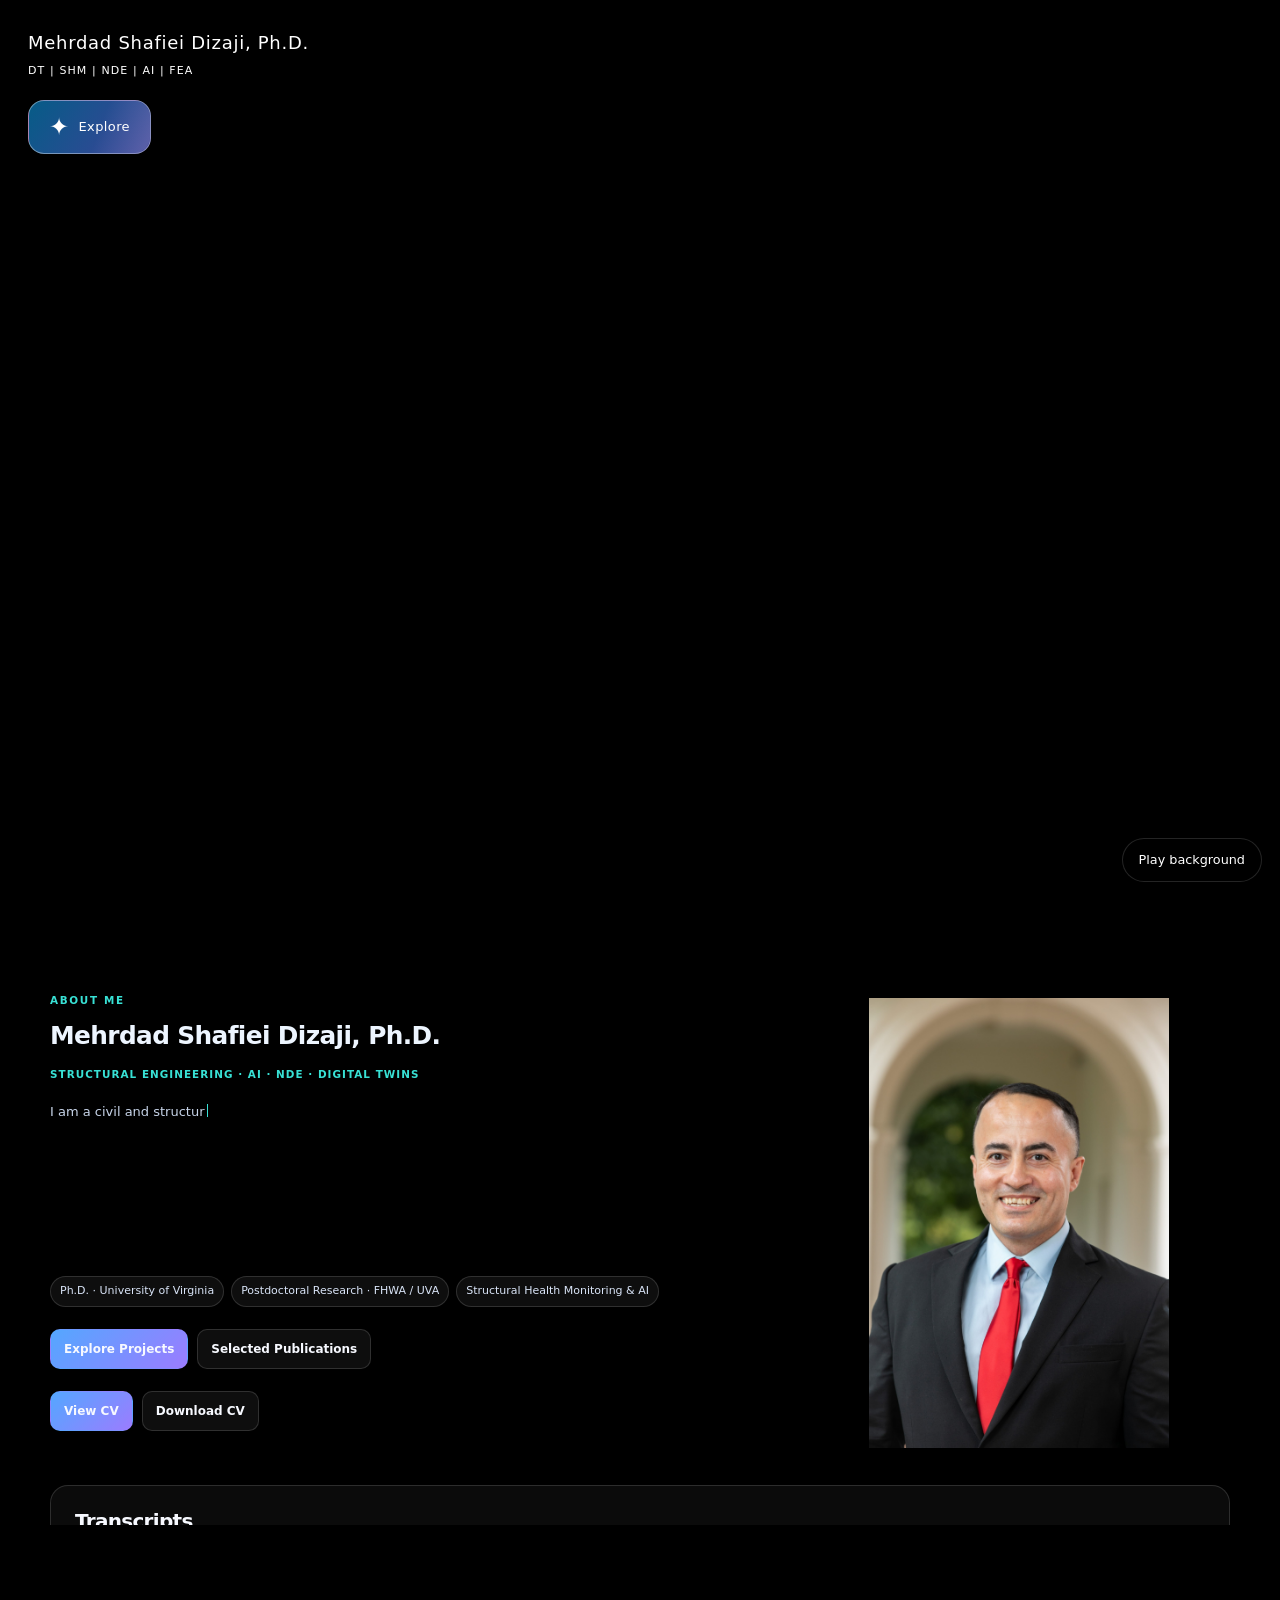
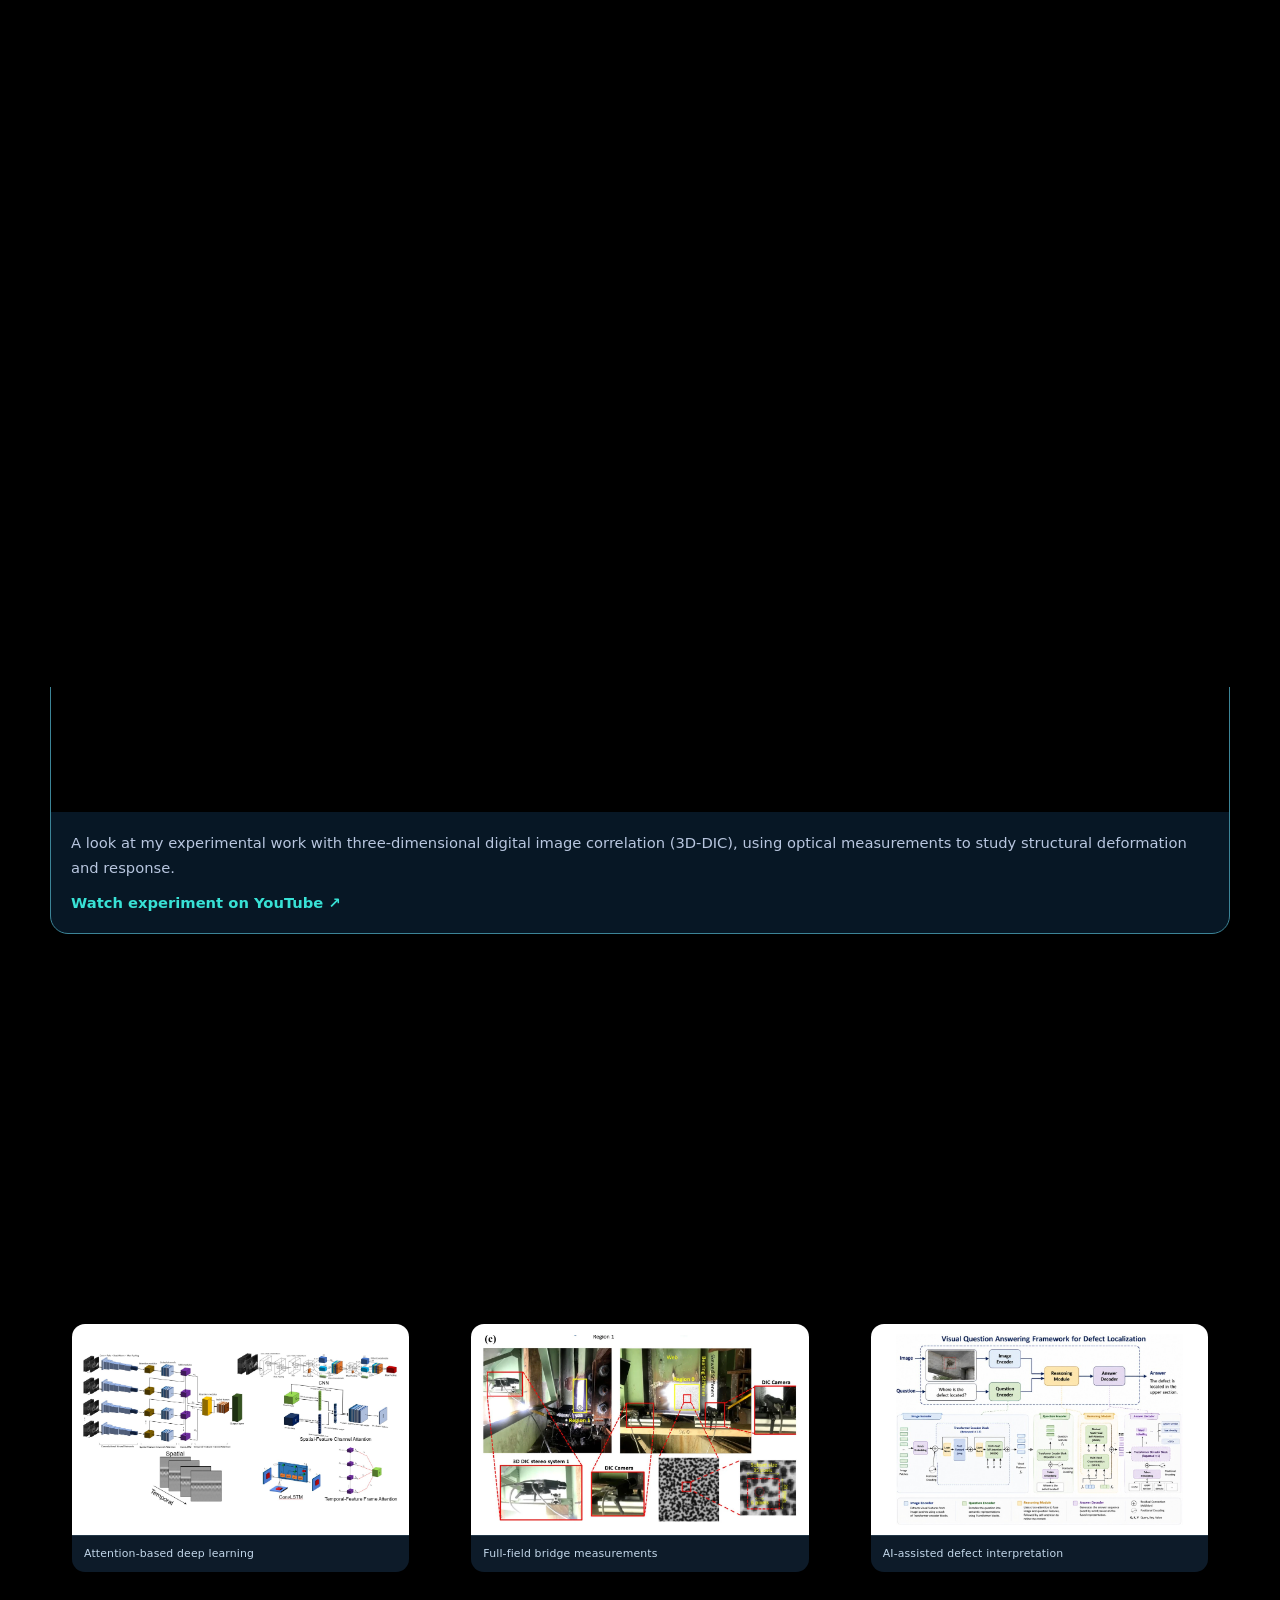
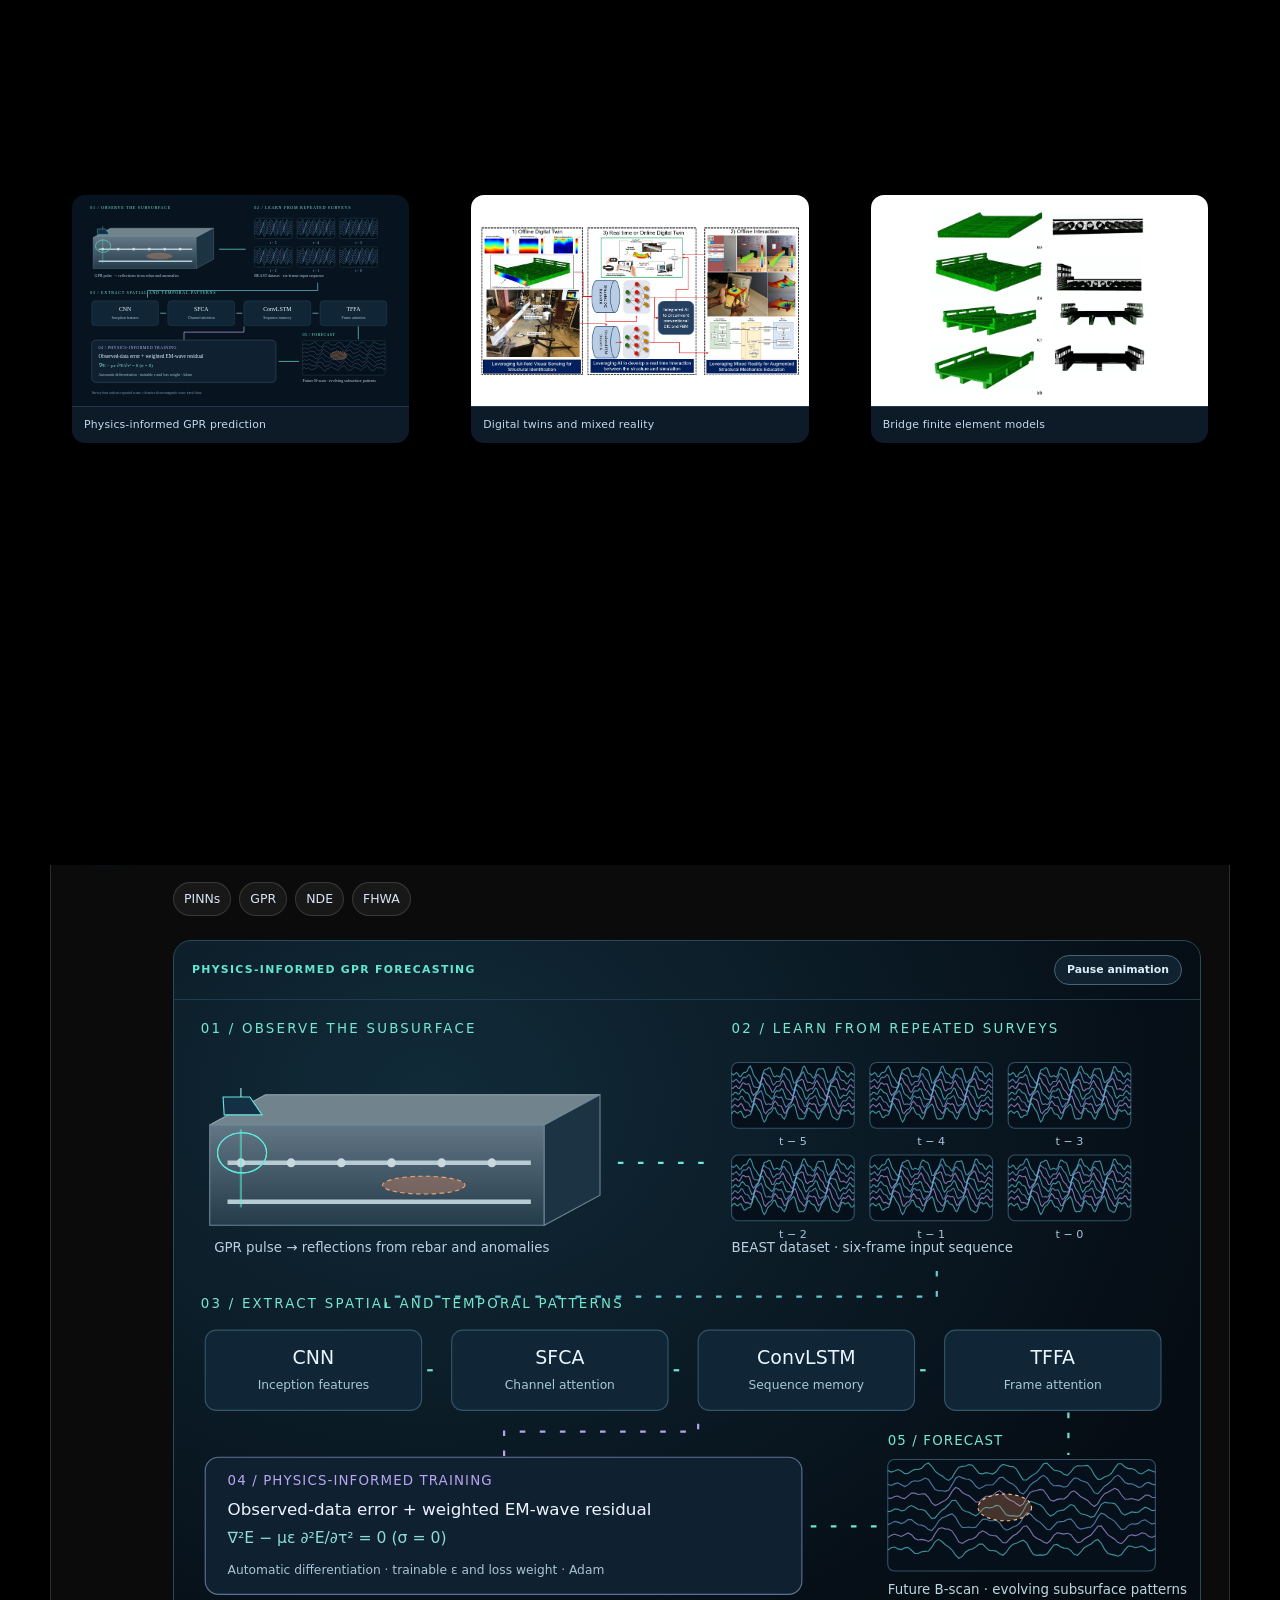
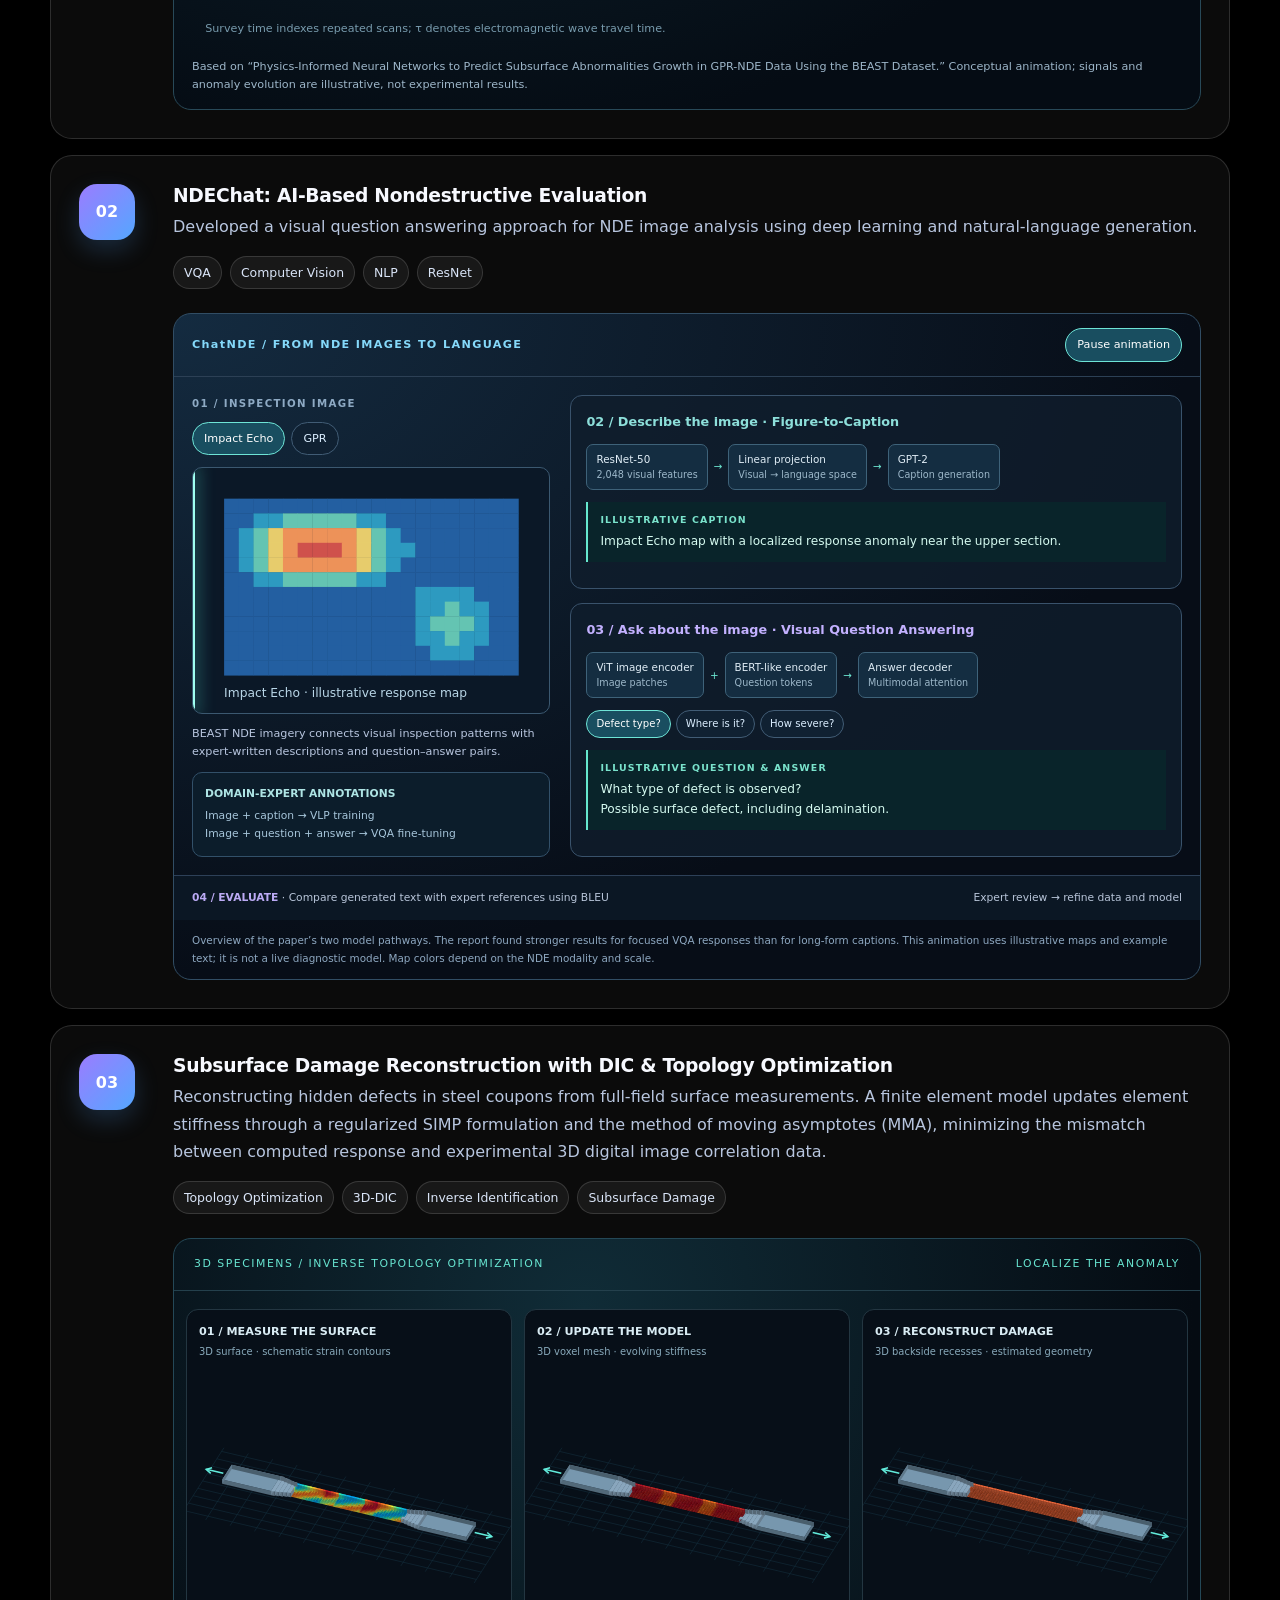
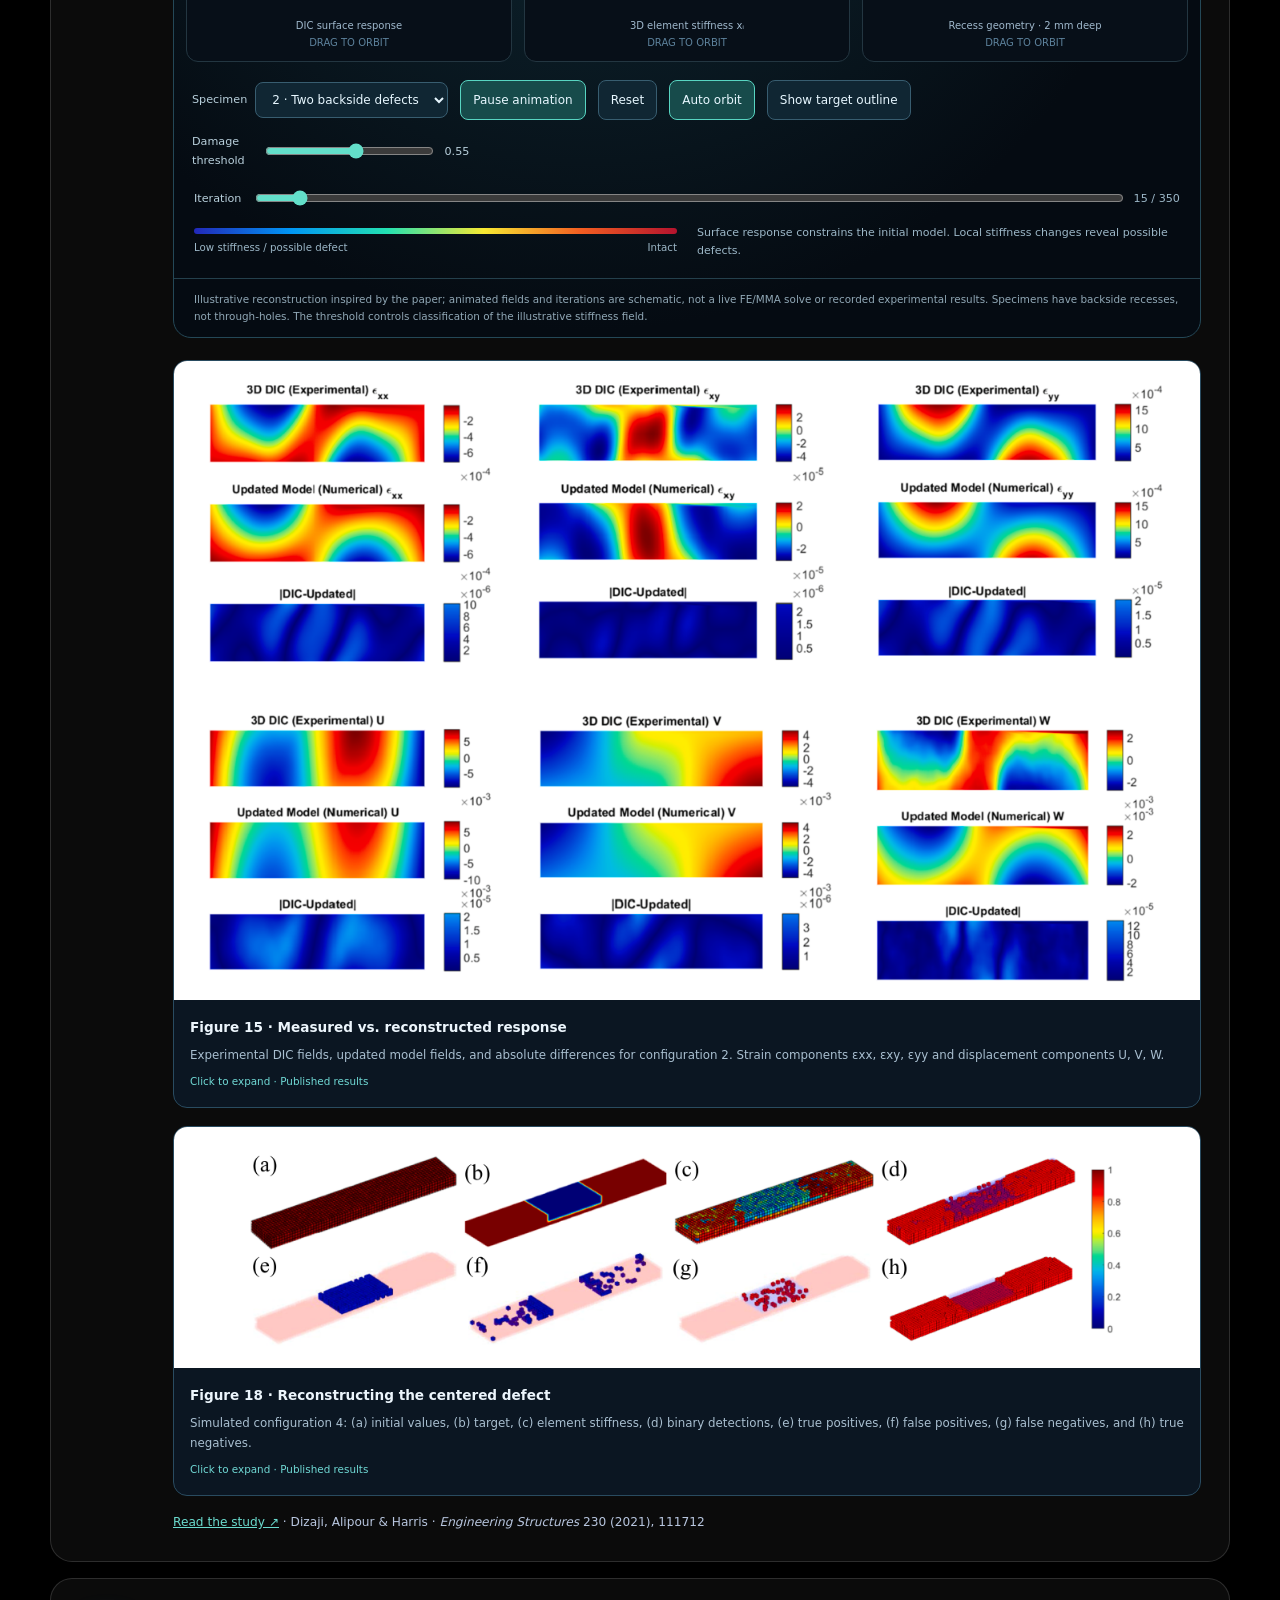
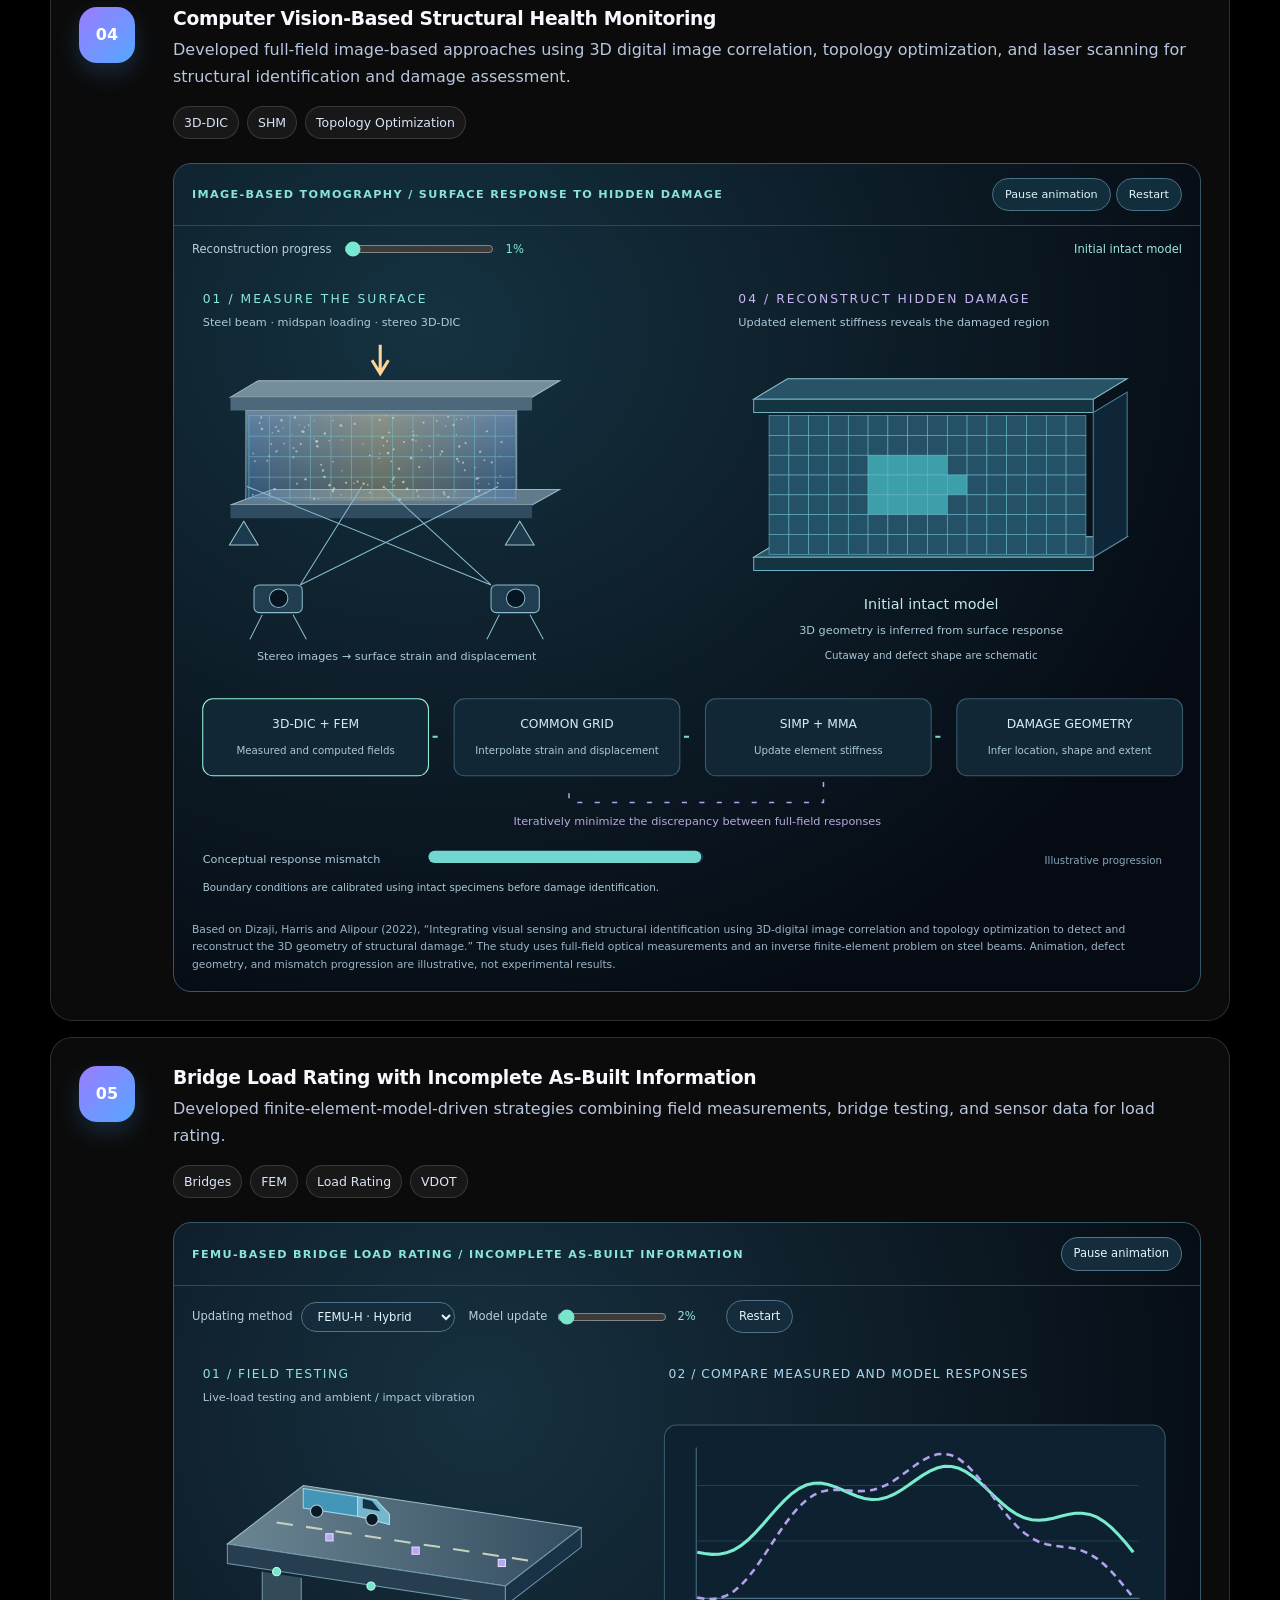
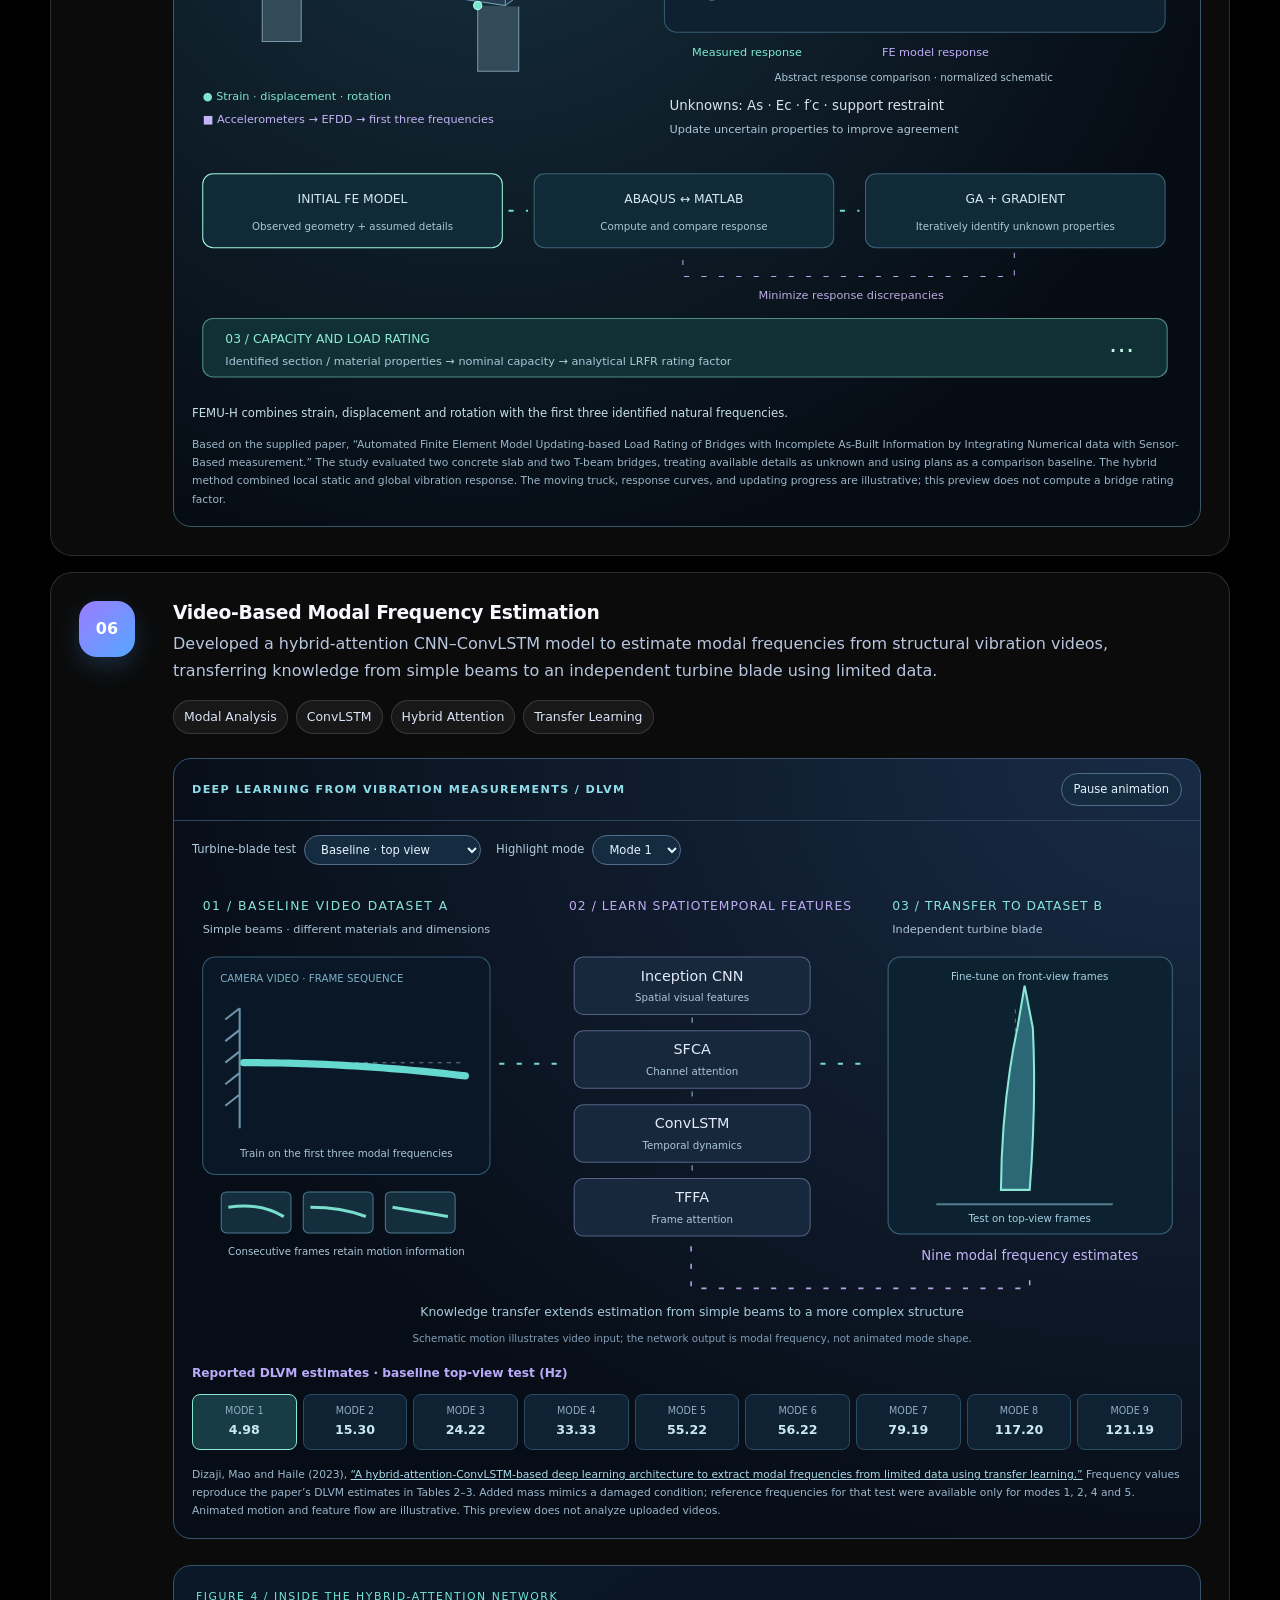
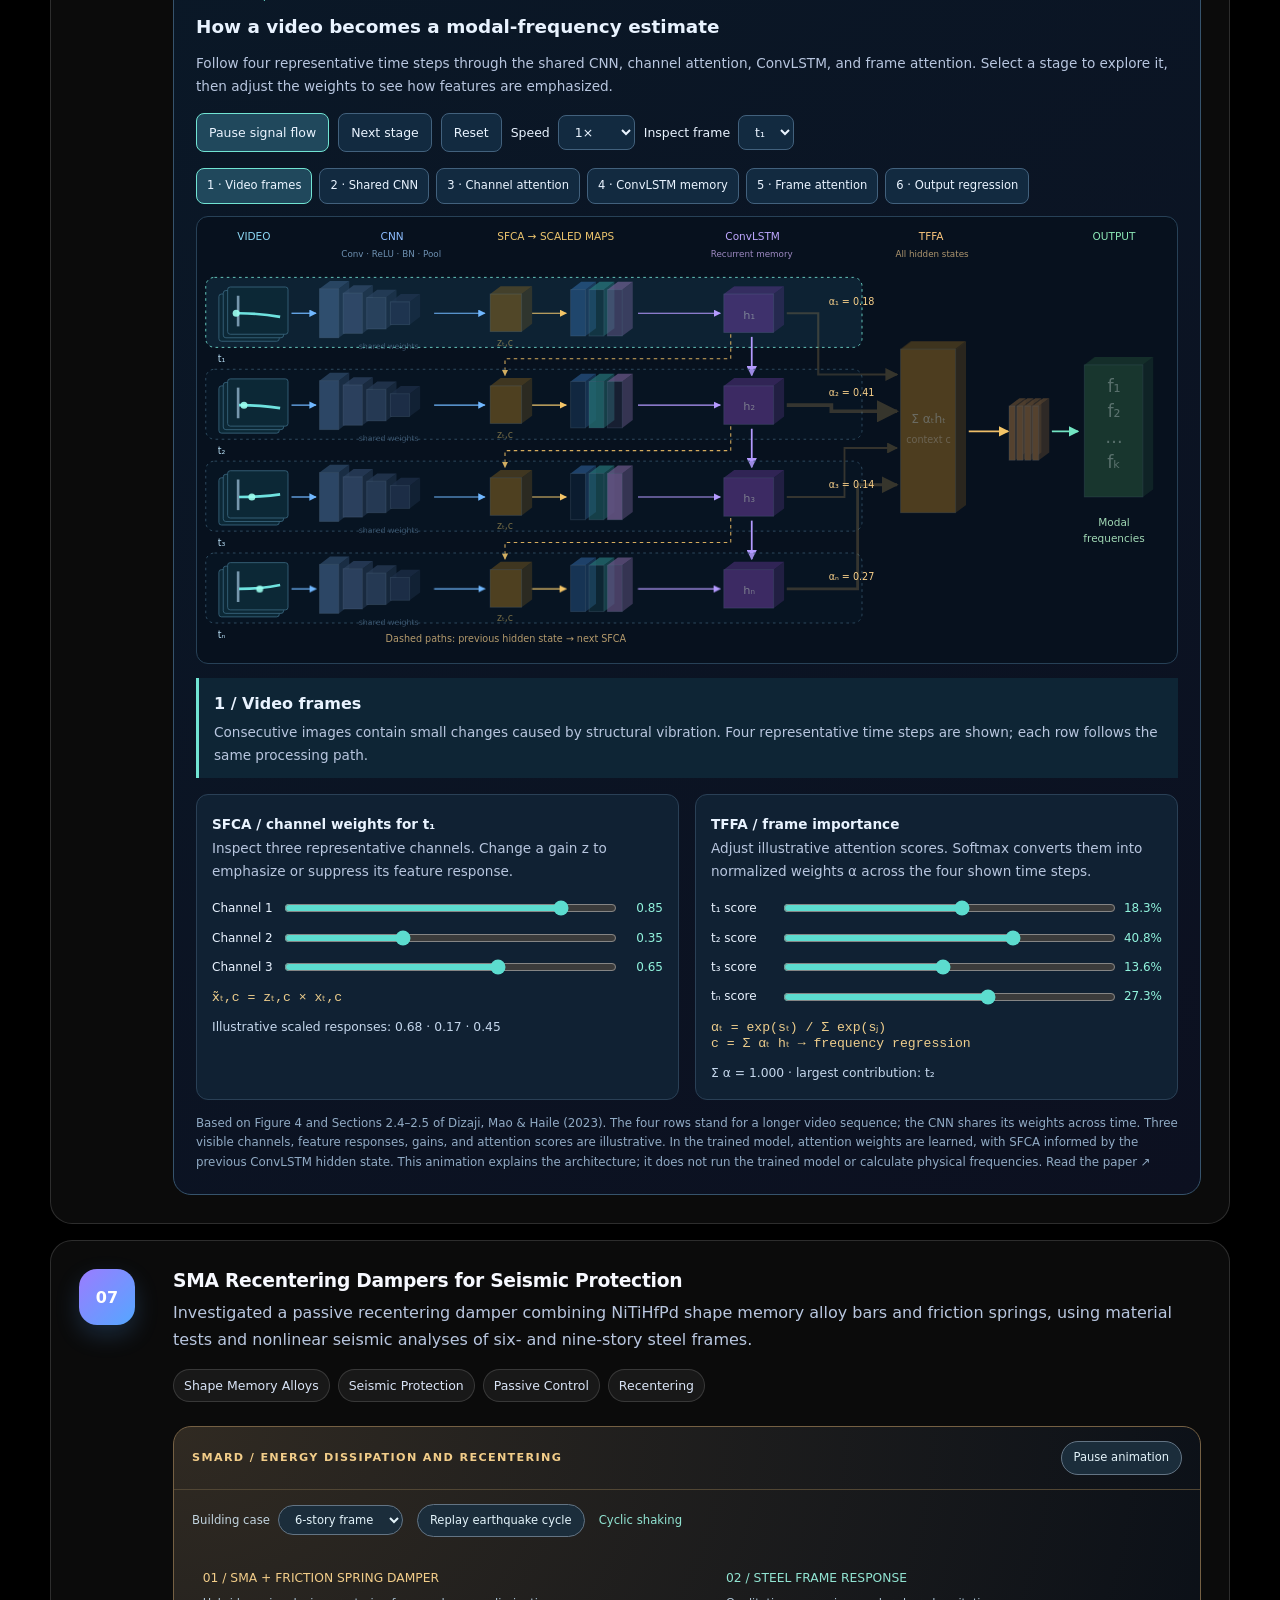
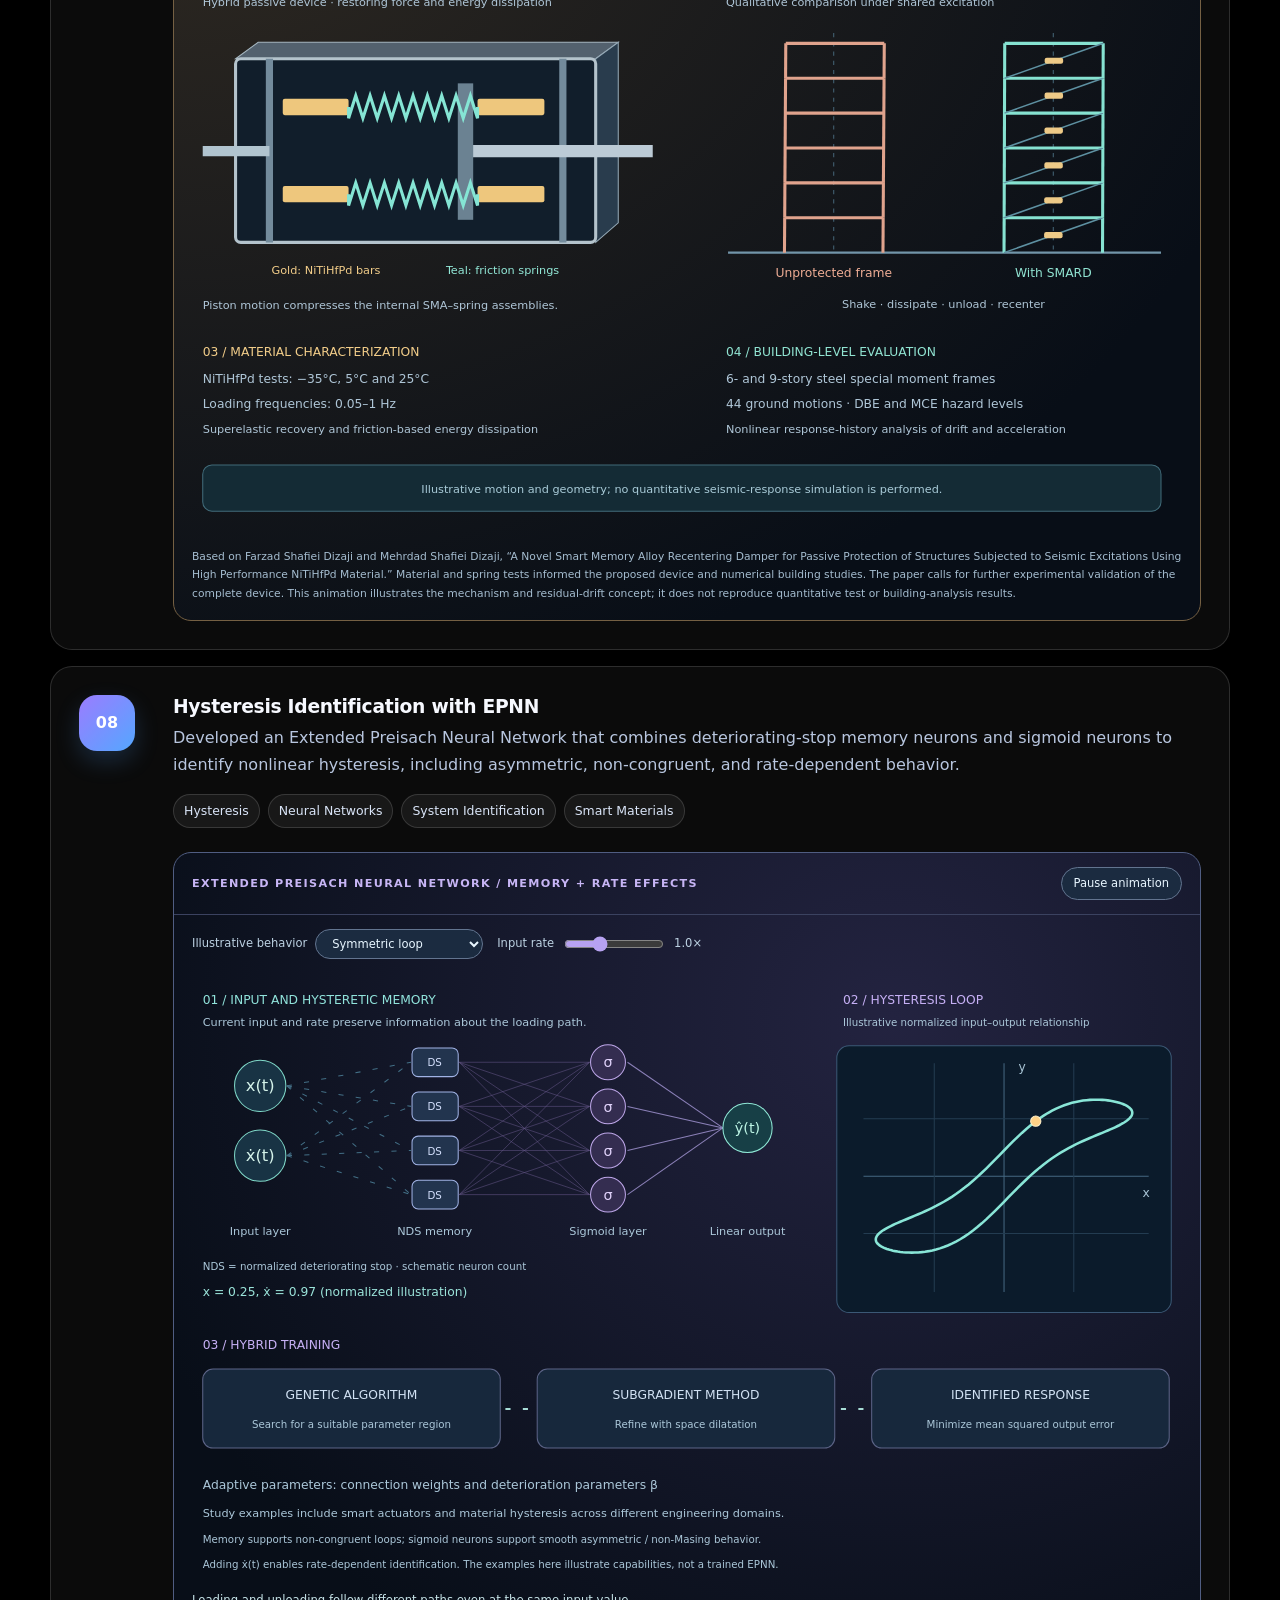
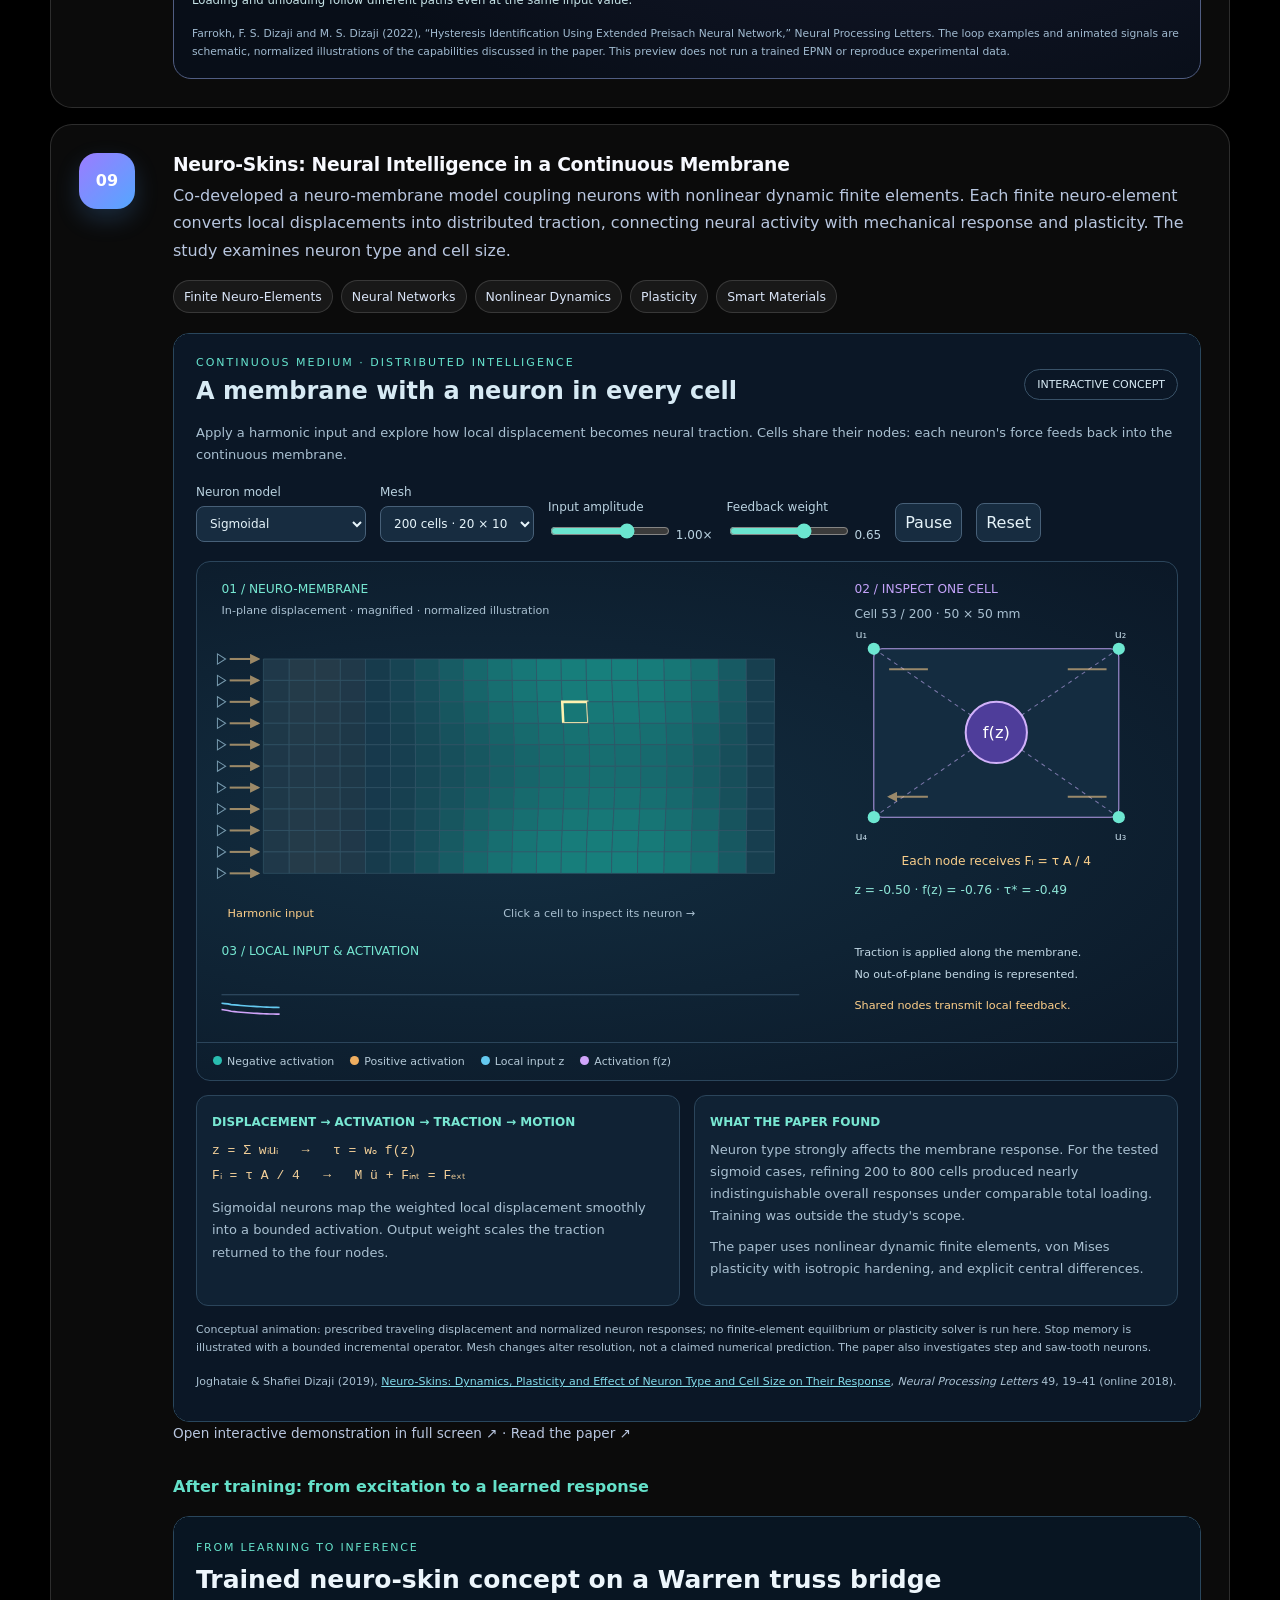
==== commit 9b28f670: "Add Transcripts subsection with coursework PDF view and download" ====
--- a/index.html
+++ b/index.html
@@ -709,7 +709,7 @@
         
         <a href="#contact"><svg class="nav-picture" viewBox="0 0 48 48" fill="none" stroke="currentColor" stroke-width="1.8" stroke-linecap="round" stroke-linejoin="round" aria-hidden="true"><rect class="nav-icon-tile" x="0.5" y="0.5" width="47" height="47" rx="13" stroke="none"/><rect x="5" y="10" width="38" height="28" rx="6"/><path d="m7 14 17 13 17-13M7 35l11-11m23 11L30 24"/></svg><span>Contact</span></a>
       </nav>
-<div class="nav-submenus" hidden><div class="nav-subpanel" id="nav-sub-about" aria-label="About me subsections" hidden><p class="nav-subtitle">About me</p><div class="nav-sublinks"><a href="#about"><svg class="nav-subicon" viewBox="0 0 48 48" fill="none" stroke="currentColor" stroke-width="1.8" stroke-linecap="round" stroke-linejoin="round" aria-hidden="true"><rect class="nav-icon-tile" x="0.5" y="0.5" width="47" height="47" rx="13" stroke="none"/><circle cx="24" cy="16" r="7"/><path d="M10 40v-4c0-7 6-11 14-11s14 4 14 11v4"/><path d="M18 39h12"/></svg><span>Profile</span></a><a href="#cv"><svg class="nav-subicon" viewBox="0 0 48 48" fill="none" stroke="currentColor" stroke-width="1.8" stroke-linecap="round" stroke-linejoin="round" aria-hidden="true"><rect class="nav-icon-tile" x="0.5" y="0.5" width="47" height="47" rx="13" stroke="none"/><path d="M24 12c-5-5-12-5-19-3v29c7-2 14-2 19 3 5-5 12-5 19-3V9c-7-2-14-2-19 3Zm0 0v29"/><path d="M11 17h7m-7 7h7m12-7h7m-7 7h7"/></svg><span>CV</span></a><a href="#about-experiment"><svg class="nav-subicon" viewBox="0 0 48 48" fill="none" stroke="currentColor" stroke-width="1.8" stroke-linecap="round" stroke-linejoin="round" aria-hidden="true"><rect class="nav-icon-tile" x=".5" y=".5" width="47" height="47" rx="13" stroke="none"/><rect x="13" y="5" width="22" height="38" rx="5"/><path d="M19 11h10M20 35h8M18 19l6-4 6 4-6 4-6-4ZM18 27l6-4 6 4-6 4-6-4Z"/></svg><span>Research in Action</span></a><a href="#fitness"><svg class="nav-subicon" viewBox="0 0 48 48" fill="none" stroke="currentColor" stroke-width="1.8" stroke-linecap="round" stroke-linejoin="round" aria-hidden="true"><rect class="nav-icon-tile" x=".5" y=".5" width="47" height="47" rx="13" stroke="none"/><path d="m17 31 14-14M8 28l12 12M5 31l12 12M28 8l12 12M31 5l12 12M11 25l12 12M25 11l12 12"/></svg><span>Fitness</span></a></div></div><div class="nav-subpanel" id="nav-sub-projects" aria-label="Projects subsections" hidden><p class="nav-subtitle">Projects</p><div class="nav-sublinks"><a href="#research"><svg class="nav-subicon" viewBox="0 0 48 48" fill="none" stroke="currentColor" stroke-width="1.8" stroke-linecap="round" stroke-linejoin="round" aria-hidden="true"><rect class="nav-icon-tile" x="0.5" y="0.5" width="47" height="47" rx="13" stroke="none"/><rect x="5" y="15" width="38" height="26" rx="5"/><path d="M16 15V9h16v6M5 26c12 6 26 6 38 0M21 27h6v7h-6Z"/></svg><span>Research areas</span></a><a href="#selected-projects"><svg class="nav-subicon" viewBox="0 0 48 48" fill="none" stroke="currentColor" stroke-width="1.8" stroke-linecap="round" stroke-linejoin="round" aria-hidden="true"><rect class="nav-icon-tile" x="0.5" y="0.5" width="47" height="47" rx="13" stroke="none"/><path d="M6 16a4 4 0 0 1 4-4h11l4 5h13a4 4 0 0 1 4 4v16a4 4 0 0 1-4 4H10a4 4 0 0 1-4-4Z"/><path d="m19 27-5 4 5 4m10-8 5 4-5 4m-6 2 2-12"/></svg><span>Research projects</span></a><a href="#industry-projects"><svg class="nav-subicon" viewBox="0 0 48 48" fill="none" stroke="currentColor" stroke-width="1.8" stroke-linecap="round" stroke-linejoin="round" aria-hidden="true"><rect class="nav-icon-tile" x="0.5" y="0.5" width="47" height="47" rx="13" stroke="none"/><path d="M6 16a4 4 0 0 1 4-4h11l4 5h13a4 4 0 0 1 4 4v16a4 4 0 0 1-4 4H10a4 4 0 0 1-4-4Z"/><path d="m19 27-5 4 5 4m10-8 5 4-5 4m-6 2 2-12"/></svg><span>Industry projects</span></a><a href="#research-gallery"><svg class="nav-subicon" viewBox="0 0 48 48" fill="none" stroke="currentColor" stroke-width="1.8" stroke-linecap="round" stroke-linejoin="round" aria-hidden="true"><rect class="nav-icon-tile" x=".5" y=".5" width="47" height="47" rx="13" stroke="none"/><rect x="13" y="5" width="22" height="38" rx="5"/><path d="M19 11h10M20 35h8M18 19l6-4 6 4-6 4-6-4ZM18 27l6-4 6 4-6 4-6-4Z"/></svg><span>Gallery</span></a><a href="#research-proposals-title"><svg class="nav-subicon" viewBox="0 0 48 48" fill="none" stroke="currentColor" stroke-width="1.8" stroke-linecap="round" stroke-linejoin="round" aria-hidden="true"><rect class="nav-icon-tile" x=".5" y=".5" width="47" height="47" rx="13" stroke="none"/><path d="M10 5h20l8 8v29H10Z"/><path d="M29 5v9h9M16 33h16M16 38h10"/><path d="M19 22a5 5 0 1 1 10 0c0 2-2 3-2 5h-6c0-2-2-3-2-5ZM22 30h4"/></svg><span>Research proposals</span></a><a href="#received-funding"><svg class="nav-subicon" viewBox="0 0 48 48" fill="none" stroke="currentColor" stroke-width="1.8" stroke-linecap="round" stroke-linejoin="round" aria-hidden="true"><rect class="nav-icon-tile" x="0.5" y="0.5" width="47" height="47" rx="13" stroke="none"/><path d="M24 12c-5-5-12-5-19-3v29c7-2 14-2 19 3 5-5 12-5 19-3V9c-7-2-14-2-19 3Zm0 0v29"/><path d="M11 17h7m-7 7h7m12-7h7m-7 7h7"/></svg><span>Fellowships &amp; awards</span></a></div></div><div class="nav-subpanel" id="nav-sub-experience" aria-label="Research subsections" hidden><p class="nav-subtitle">Research</p><div class="nav-sublinks"><a href="#research-appointments"><svg class="nav-subicon" viewBox="0 0 48 48" fill="none" stroke="currentColor" stroke-width="1.8" stroke-linecap="round" stroke-linejoin="round" aria-hidden="true"><rect class="nav-icon-tile" x="0.5" y="0.5" width="47" height="47" rx="13" stroke="none"/><rect x="5" y="15" width="38" height="26" rx="5"/><path d="M16 15V9h16v6M5 26c12 6 26 6 38 0M21 27h6v7h-6Z"/></svg><span>Appointments</span></a><a href="#lab-experience"><svg class="nav-subicon" viewBox="0 0 48 48" fill="none" stroke="currentColor" stroke-width="1.8" stroke-linecap="round" stroke-linejoin="round" aria-hidden="true"><rect class="nav-icon-tile" x="0.5" y="0.5" width="47" height="47" rx="13" stroke="none"/><rect x="5" y="15" width="38" height="26" rx="5"/><path d="M16 15V9h16v6M5 26c12 6 26 6 38 0M21 27h6v7h-6Z"/></svg><span>Lab experience</span></a><a href="#dissertations-theses"><svg class="nav-subicon" viewBox="0 0 48 48" fill="none" stroke="currentColor" stroke-width="1.8" stroke-linecap="round" stroke-linejoin="round" aria-hidden="true"><rect class="nav-icon-tile" x="0.5" y="0.5" width="47" height="47" rx="13" stroke="none"/><path d="M24 12c-5-5-12-5-19-3v29c7-2 14-2 19 3 5-5 12-5 19-3V9c-7-2-14-2-19 3Zm0 0v29"/><path d="M11 17h7m-7 7h7m12-7h7m-7 7h7"/></svg><span>Dissertations</span></a><a href="#research-education"><svg class="nav-subicon" viewBox="0 0 48 48" fill="none" stroke="currentColor" stroke-width="1.8" stroke-linecap="round" stroke-linejoin="round" aria-hidden="true"><rect class="nav-icon-tile" x="0.5" y="0.5" width="47" height="47" rx="13" stroke="none"/><circle cx="24" cy="16" r="7"/><path d="M10 40v-4c0-7 6-11 14-11s14 4 14 11v4"/><path d="M18 39h12"/></svg><span>Education &amp; tools</span></a><a href="#publications"><svg class="nav-subicon" viewBox="0 0 48 48" fill="none" stroke="currentColor" stroke-width="1.8" stroke-linecap="round" stroke-linejoin="round" aria-hidden="true"><rect class="nav-icon-tile" x="0.5" y="0.5" width="47" height="47" rx="13" stroke="none"/><path d="M24 12c-5-5-12-5-19-3v29c7-2 14-2 19 3 5-5 12-5 19-3V9c-7-2-14-2-19 3Zm0 0v29"/><path d="M11 17h7m-7 7h7m12-7h7m-7 7h7"/></svg><span>Publications</span></a><a href="#developed-apps"><svg class="nav-subicon" viewBox="0 0 48 48" fill="none" stroke="currentColor" stroke-width="1.8" stroke-linecap="round" stroke-linejoin="round" aria-hidden="true"><rect class="nav-icon-tile" x=".5" y=".5" width="47" height="47" rx="13" stroke="none"/><rect x="13" y="5" width="22" height="38" rx="5"/><path d="M19 11h10M20 35h8M18 19l6-4 6 4-6 4-6-4ZM18 27l6-4 6 4-6 4-6-4Z"/></svg><span>Apps &amp; UI/UX</span></a><a href="#struct-ar-app"><svg class="nav-subicon" viewBox="0 0 48 48" fill="none" stroke="currentColor" stroke-width="1.8" stroke-linecap="round" stroke-linejoin="round" aria-hidden="true"><rect class="nav-icon-tile" x=".5" y=".5" width="47" height="47" rx="13" stroke="none"/><rect x="13" y="5" width="22" height="38" rx="5"/><path d="M19 11h10M20 35h8M18 19l6-4 6 4-6 4-6-4ZM18 27l6-4 6 4-6 4-6-4Z"/></svg><span>STRUCT-AR</span></a><a href="#ar-design-app"><svg class="nav-subicon" viewBox="0 0 48 48" fill="none" stroke="currentColor" stroke-width="1.8" stroke-linecap="round" stroke-linejoin="round" aria-hidden="true"><rect class="nav-icon-tile" x="0.5" y="0.5" width="47" height="47" rx="13" stroke="none"/><path d="M6 16a4 4 0 0 1 4-4h11l4 5h13a4 4 0 0 1 4 4v16a4 4 0 0 1-4 4H10a4 4 0 0 1-4-4Z"/><path d="m19 27-5 4 5 4m10-8 5 4-5 4m-6 2 2-12"/></svg><span>AR design</span></a><a href="#research-demo"><svg class="nav-subicon" viewBox="0 0 48 48" fill="none" stroke="currentColor" stroke-width="1.8" stroke-linecap="round" stroke-linejoin="round" aria-hidden="true"><rect class="nav-icon-tile" x=".5" y=".5" width="47" height="47" rx="13" stroke="none"/><rect x="13" y="5" width="22" height="38" rx="5"/><path d="M19 11h10M20 35h8M18 19l6-4 6 4-6 4-6-4ZM18 27l6-4 6 4-6 4-6-4Z"/></svg><span>Demo video</span></a></div></div><div class="nav-subpanel" id="nav-sub-teaching" aria-label="Teaching subsections" hidden><p class="nav-subtitle">Teaching</p><div class="nav-sublinks"><a href="#teaching-courses"><svg class="nav-subicon" viewBox="0 0 48 48" fill="none" stroke="currentColor" stroke-width="1.8" stroke-linecap="round" stroke-linejoin="round" aria-hidden="true"><rect class="nav-icon-tile" x=".5" y=".5" width="47" height="47" rx="13" stroke="none"/><path d="m5 17 19-9 19 9-19 9-19-9Z"/><path d="M13 23v11c7 6 15 6 22 0V23M43 17v14"/></svg><span>Courses</span></a><a href="#teaching-mentorship"><svg class="nav-subicon" viewBox="0 0 48 48" fill="none" stroke="currentColor" stroke-width="1.8" stroke-linecap="round" stroke-linejoin="round" aria-hidden="true"><rect class="nav-icon-tile" x="0.5" y="0.5" width="47" height="47" rx="13" stroke="none"/><circle cx="24" cy="16" r="7"/><path d="M10 40v-4c0-7 6-11 14-11s14 4 14 11v4"/><path d="M18 39h12"/></svg><span>Mentorship</span></a><a href="#ce5340-syllabus-title"><svg class="nav-subicon" viewBox="0 0 48 48" fill="none" stroke="currentColor" stroke-width="1.8" stroke-linecap="round" stroke-linejoin="round" aria-hidden="true"><rect class="nav-icon-tile" x="0.5" y="0.5" width="47" height="47" rx="13" stroke="none"/><path d="M24 12c-5-5-12-5-19-3v29c7-2 14-2 19 3 5-5 12-5 19-3V9c-7-2-14-2-19 3Zm0 0v29"/><path d="M11 17h7m-7 7h7m12-7h7m-7 7h7"/></svg><span>Syllabus</span></a></div></div></div>
+<div class="nav-submenus" hidden><div class="nav-subpanel" id="nav-sub-about" aria-label="About me subsections" hidden><p class="nav-subtitle">About me</p><div class="nav-sublinks"><a href="#about"><svg class="nav-subicon" viewBox="0 0 48 48" fill="none" stroke="currentColor" stroke-width="1.8" stroke-linecap="round" stroke-linejoin="round" aria-hidden="true"><rect class="nav-icon-tile" x="0.5" y="0.5" width="47" height="47" rx="13" stroke="none"/><circle cx="24" cy="16" r="7"/><path d="M10 40v-4c0-7 6-11 14-11s14 4 14 11v4"/><path d="M18 39h12"/></svg><span>Profile</span></a><a href="#cv"><svg class="nav-subicon" viewBox="0 0 48 48" fill="none" stroke="currentColor" stroke-width="1.8" stroke-linecap="round" stroke-linejoin="round" aria-hidden="true"><rect class="nav-icon-tile" x="0.5" y="0.5" width="47" height="47" rx="13" stroke="none"/><path d="M24 12c-5-5-12-5-19-3v29c7-2 14-2 19 3 5-5 12-5 19-3V9c-7-2-14-2-19 3Zm0 0v29"/><path d="M11 17h7m-7 7h7m12-7h7m-7 7h7"/></svg><span>CV</span></a><a href="#transcripts"><svg class="nav-subicon" viewBox="0 0 48 48" fill="none" stroke="currentColor" stroke-width="1.8" stroke-linecap="round" stroke-linejoin="round" aria-hidden="true"><rect class="nav-icon-tile" x="0.5" y="0.5" width="47" height="47" rx="13" stroke="none"/><path d="M24 12c-5-5-12-5-19-3v29c7-2 14-2 19 3 5-5 12-5 19-3V9c-7-2-14-2-19 3Zm0 0v29"/><path d="M11 17h7m-7 7h7m12-7h7m-7 7h7"/></svg><span>Transcripts</span></a><a href="#about-experiment"><svg class="nav-subicon" viewBox="0 0 48 48" fill="none" stroke="currentColor" stroke-width="1.8" stroke-linecap="round" stroke-linejoin="round" aria-hidden="true"><rect class="nav-icon-tile" x=".5" y=".5" width="47" height="47" rx="13" stroke="none"/><rect x="13" y="5" width="22" height="38" rx="5"/><path d="M19 11h10M20 35h8M18 19l6-4 6 4-6 4-6-4ZM18 27l6-4 6 4-6 4-6-4Z"/></svg><span>Research in Action</span></a><a href="#fitness"><svg class="nav-subicon" viewBox="0 0 48 48" fill="none" stroke="currentColor" stroke-width="1.8" stroke-linecap="round" stroke-linejoin="round" aria-hidden="true"><rect class="nav-icon-tile" x=".5" y=".5" width="47" height="47" rx="13" stroke="none"/><path d="m17 31 14-14M8 28l12 12M5 31l12 12M28 8l12 12M31 5l12 12M11 25l12 12M25 11l12 12"/></svg><span>Fitness</span></a></div></div><div class="nav-subpanel" id="nav-sub-projects" aria-label="Projects subsections" hidden><p class="nav-subtitle">Projects</p><div class="nav-sublinks"><a href="#research"><svg class="nav-subicon" viewBox="0 0 48 48" fill="none" stroke="currentColor" stroke-width="1.8" stroke-linecap="round" stroke-linejoin="round" aria-hidden="true"><rect class="nav-icon-tile" x="0.5" y="0.5" width="47" height="47" rx="13" stroke="none"/><rect x="5" y="15" width="38" height="26" rx="5"/><path d="M16 15V9h16v6M5 26c12 6 26 6 38 0M21 27h6v7h-6Z"/></svg><span>Research areas</span></a><a href="#selected-projects"><svg class="nav-subicon" viewBox="0 0 48 48" fill="none" stroke="currentColor" stroke-width="1.8" stroke-linecap="round" stroke-linejoin="round" aria-hidden="true"><rect class="nav-icon-tile" x="0.5" y="0.5" width="47" height="47" rx="13" stroke="none"/><path d="M6 16a4 4 0 0 1 4-4h11l4 5h13a4 4 0 0 1 4 4v16a4 4 0 0 1-4 4H10a4 4 0 0 1-4-4Z"/><path d="m19 27-5 4 5 4m10-8 5 4-5 4m-6 2 2-12"/></svg><span>Research projects</span></a><a href="#industry-projects"><svg class="nav-subicon" viewBox="0 0 48 48" fill="none" stroke="currentColor" stroke-width="1.8" stroke-linecap="round" stroke-linejoin="round" aria-hidden="true"><rect class="nav-icon-tile" x="0.5" y="0.5" width="47" height="47" rx="13" stroke="none"/><path d="M6 16a4 4 0 0 1 4-4h11l4 5h13a4 4 0 0 1 4 4v16a4 4 0 0 1-4 4H10a4 4 0 0 1-4-4Z"/><path d="m19 27-5 4 5 4m10-8 5 4-5 4m-6 2 2-12"/></svg><span>Industry projects</span></a><a href="#research-gallery"><svg class="nav-subicon" viewBox="0 0 48 48" fill="none" stroke="currentColor" stroke-width="1.8" stroke-linecap="round" stroke-linejoin="round" aria-hidden="true"><rect class="nav-icon-tile" x=".5" y=".5" width="47" height="47" rx="13" stroke="none"/><rect x="13" y="5" width="22" height="38" rx="5"/><path d="M19 11h10M20 35h8M18 19l6-4 6 4-6 4-6-4ZM18 27l6-4 6 4-6 4-6-4Z"/></svg><span>Gallery</span></a><a href="#research-proposals-title"><svg class="nav-subicon" viewBox="0 0 48 48" fill="none" stroke="currentColor" stroke-width="1.8" stroke-linecap="round" stroke-linejoin="round" aria-hidden="true"><rect class="nav-icon-tile" x=".5" y=".5" width="47" height="47" rx="13" stroke="none"/><path d="M10 5h20l8 8v29H10Z"/><path d="M29 5v9h9M16 33h16M16 38h10"/><path d="M19 22a5 5 0 1 1 10 0c0 2-2 3-2 5h-6c0-2-2-3-2-5ZM22 30h4"/></svg><span>Research proposals</span></a><a href="#received-funding"><svg class="nav-subicon" viewBox="0 0 48 48" fill="none" stroke="currentColor" stroke-width="1.8" stroke-linecap="round" stroke-linejoin="round" aria-hidden="true"><rect class="nav-icon-tile" x="0.5" y="0.5" width="47" height="47" rx="13" stroke="none"/><path d="M24 12c-5-5-12-5-19-3v29c7-2 14-2 19 3 5-5 12-5 19-3V9c-7-2-14-2-19 3Zm0 0v29"/><path d="M11 17h7m-7 7h7m12-7h7m-7 7h7"/></svg><span>Fellowships &amp; awards</span></a></div></div><div class="nav-subpanel" id="nav-sub-experience" aria-label="Research subsections" hidden><p class="nav-subtitle">Research</p><div class="nav-sublinks"><a href="#research-appointments"><svg class="nav-subicon" viewBox="0 0 48 48" fill="none" stroke="currentColor" stroke-width="1.8" stroke-linecap="round" stroke-linejoin="round" aria-hidden="true"><rect class="nav-icon-tile" x="0.5" y="0.5" width="47" height="47" rx="13" stroke="none"/><rect x="5" y="15" width="38" height="26" rx="5"/><path d="M16 15V9h16v6M5 26c12 6 26 6 38 0M21 27h6v7h-6Z"/></svg><span>Appointments</span></a><a href="#lab-experience"><svg class="nav-subicon" viewBox="0 0 48 48" fill="none" stroke="currentColor" stroke-width="1.8" stroke-linecap="round" stroke-linejoin="round" aria-hidden="true"><rect class="nav-icon-tile" x="0.5" y="0.5" width="47" height="47" rx="13" stroke="none"/><rect x="5" y="15" width="38" height="26" rx="5"/><path d="M16 15V9h16v6M5 26c12 6 26 6 38 0M21 27h6v7h-6Z"/></svg><span>Lab experience</span></a><a href="#dissertations-theses"><svg class="nav-subicon" viewBox="0 0 48 48" fill="none" stroke="currentColor" stroke-width="1.8" stroke-linecap="round" stroke-linejoin="round" aria-hidden="true"><rect class="nav-icon-tile" x="0.5" y="0.5" width="47" height="47" rx="13" stroke="none"/><path d="M24 12c-5-5-12-5-19-3v29c7-2 14-2 19 3 5-5 12-5 19-3V9c-7-2-14-2-19 3Zm0 0v29"/><path d="M11 17h7m-7 7h7m12-7h7m-7 7h7"/></svg><span>Dissertations</span></a><a href="#research-education"><svg class="nav-subicon" viewBox="0 0 48 48" fill="none" stroke="currentColor" stroke-width="1.8" stroke-linecap="round" stroke-linejoin="round" aria-hidden="true"><rect class="nav-icon-tile" x="0.5" y="0.5" width="47" height="47" rx="13" stroke="none"/><circle cx="24" cy="16" r="7"/><path d="M10 40v-4c0-7 6-11 14-11s14 4 14 11v4"/><path d="M18 39h12"/></svg><span>Education &amp; tools</span></a><a href="#publications"><svg class="nav-subicon" viewBox="0 0 48 48" fill="none" stroke="currentColor" stroke-width="1.8" stroke-linecap="round" stroke-linejoin="round" aria-hidden="true"><rect class="nav-icon-tile" x="0.5" y="0.5" width="47" height="47" rx="13" stroke="none"/><path d="M24 12c-5-5-12-5-19-3v29c7-2 14-2 19 3 5-5 12-5 19-3V9c-7-2-14-2-19 3Zm0 0v29"/><path d="M11 17h7m-7 7h7m12-7h7m-7 7h7"/></svg><span>Publications</span></a><a href="#developed-apps"><svg class="nav-subicon" viewBox="0 0 48 48" fill="none" stroke="currentColor" stroke-width="1.8" stroke-linecap="round" stroke-linejoin="round" aria-hidden="true"><rect class="nav-icon-tile" x=".5" y=".5" width="47" height="47" rx="13" stroke="none"/><rect x="13" y="5" width="22" height="38" rx="5"/><path d="M19 11h10M20 35h8M18 19l6-4 6 4-6 4-6-4ZM18 27l6-4 6 4-6 4-6-4Z"/></svg><span>Apps &amp; UI/UX</span></a><a href="#struct-ar-app"><svg class="nav-subicon" viewBox="0 0 48 48" fill="none" stroke="currentColor" stroke-width="1.8" stroke-linecap="round" stroke-linejoin="round" aria-hidden="true"><rect class="nav-icon-tile" x=".5" y=".5" width="47" height="47" rx="13" stroke="none"/><rect x="13" y="5" width="22" height="38" rx="5"/><path d="M19 11h10M20 35h8M18 19l6-4 6 4-6 4-6-4ZM18 27l6-4 6 4-6 4-6-4Z"/></svg><span>STRUCT-AR</span></a><a href="#ar-design-app"><svg class="nav-subicon" viewBox="0 0 48 48" fill="none" stroke="currentColor" stroke-width="1.8" stroke-linecap="round" stroke-linejoin="round" aria-hidden="true"><rect class="nav-icon-tile" x="0.5" y="0.5" width="47" height="47" rx="13" stroke="none"/><path d="M6 16a4 4 0 0 1 4-4h11l4 5h13a4 4 0 0 1 4 4v16a4 4 0 0 1-4 4H10a4 4 0 0 1-4-4Z"/><path d="m19 27-5 4 5 4m10-8 5 4-5 4m-6 2 2-12"/></svg><span>AR design</span></a><a href="#research-demo"><svg class="nav-subicon" viewBox="0 0 48 48" fill="none" stroke="currentColor" stroke-width="1.8" stroke-linecap="round" stroke-linejoin="round" aria-hidden="true"><rect class="nav-icon-tile" x=".5" y=".5" width="47" height="47" rx="13" stroke="none"/><rect x="13" y="5" width="22" height="38" rx="5"/><path d="M19 11h10M20 35h8M18 19l6-4 6 4-6 4-6-4ZM18 27l6-4 6 4-6 4-6-4Z"/></svg><span>Demo video</span></a></div></div><div class="nav-subpanel" id="nav-sub-teaching" aria-label="Teaching subsections" hidden><p class="nav-subtitle">Teaching</p><div class="nav-sublinks"><a href="#teaching-courses"><svg class="nav-subicon" viewBox="0 0 48 48" fill="none" stroke="currentColor" stroke-width="1.8" stroke-linecap="round" stroke-linejoin="round" aria-hidden="true"><rect class="nav-icon-tile" x=".5" y=".5" width="47" height="47" rx="13" stroke="none"/><path d="m5 17 19-9 19 9-19 9-19-9Z"/><path d="M13 23v11c7 6 15 6 22 0V23M43 17v14"/></svg><span>Courses</span></a><a href="#teaching-mentorship"><svg class="nav-subicon" viewBox="0 0 48 48" fill="none" stroke="currentColor" stroke-width="1.8" stroke-linecap="round" stroke-linejoin="round" aria-hidden="true"><rect class="nav-icon-tile" x="0.5" y="0.5" width="47" height="47" rx="13" stroke="none"/><circle cx="24" cy="16" r="7"/><path d="M10 40v-4c0-7 6-11 14-11s14 4 14 11v4"/><path d="M18 39h12"/></svg><span>Mentorship</span></a><a href="#ce5340-syllabus-title"><svg class="nav-subicon" viewBox="0 0 48 48" fill="none" stroke="currentColor" stroke-width="1.8" stroke-linecap="round" stroke-linejoin="round" aria-hidden="true"><rect class="nav-icon-tile" x="0.5" y="0.5" width="47" height="47" rx="13" stroke="none"/><path d="M24 12c-5-5-12-5-19-3v29c7-2 14-2 19 3 5-5 12-5 19-3V9c-7-2-14-2-19 3Zm0 0v29"/><path d="M11 17h7m-7 7h7m12-7h7m-7 7h7"/></svg><span>Syllabus</span></a></div></div></div>
         </div>
       </div>
     </div>
@@ -745,6 +745,16 @@
           <img class="profile-photo" src="mehrdad-uva-headshot.jpg" alt="Professional portrait of Mehrdad Shafiei Dizaji" width="1365" height="2048" style="height:auto;aspect-ratio:auto" loading="lazy" decoding="async" />
         </aside>
       </div>
+      <section class="container" id="transcripts" aria-labelledby="transcripts-title" data-nav-anchor style="padding-top:32px;scroll-margin-top:100px">
+        <div style="padding:24px;border:1px solid var(--line);border-radius:18px;background:rgba(255,255,255,.045)">
+          <h2 id="transcripts-title" style="font-size:1.25rem;margin-bottom:10px">Transcripts</h2>
+          <p style="color:var(--muted);font-size:.9rem;margin-bottom:16px">Civil engineering coursework from my undergraduate, master's, and doctoral studies, organized by degree and subject.</p>
+          <div class="hero-actions" style="margin:0" aria-label="Transcript coursework PDF">
+            <a class="btn primary" href="Civil_Engineering_Coursework_Mehrdad_Shafiei_Dizaji.pdf" target="_blank" rel="noopener noreferrer">View PDF</a>
+            <a class="btn secondary" href="Civil_Engineering_Coursework_Mehrdad_Shafiei_Dizaji.pdf" download>Download PDF</a>
+          </div>
+        </div>
+      </section>
       <div class="container about-lab-wrap" id="about-experiment" data-nav-anchor>
         <div class="about-lab about-experiment">
           <div class="about-lab-heading">
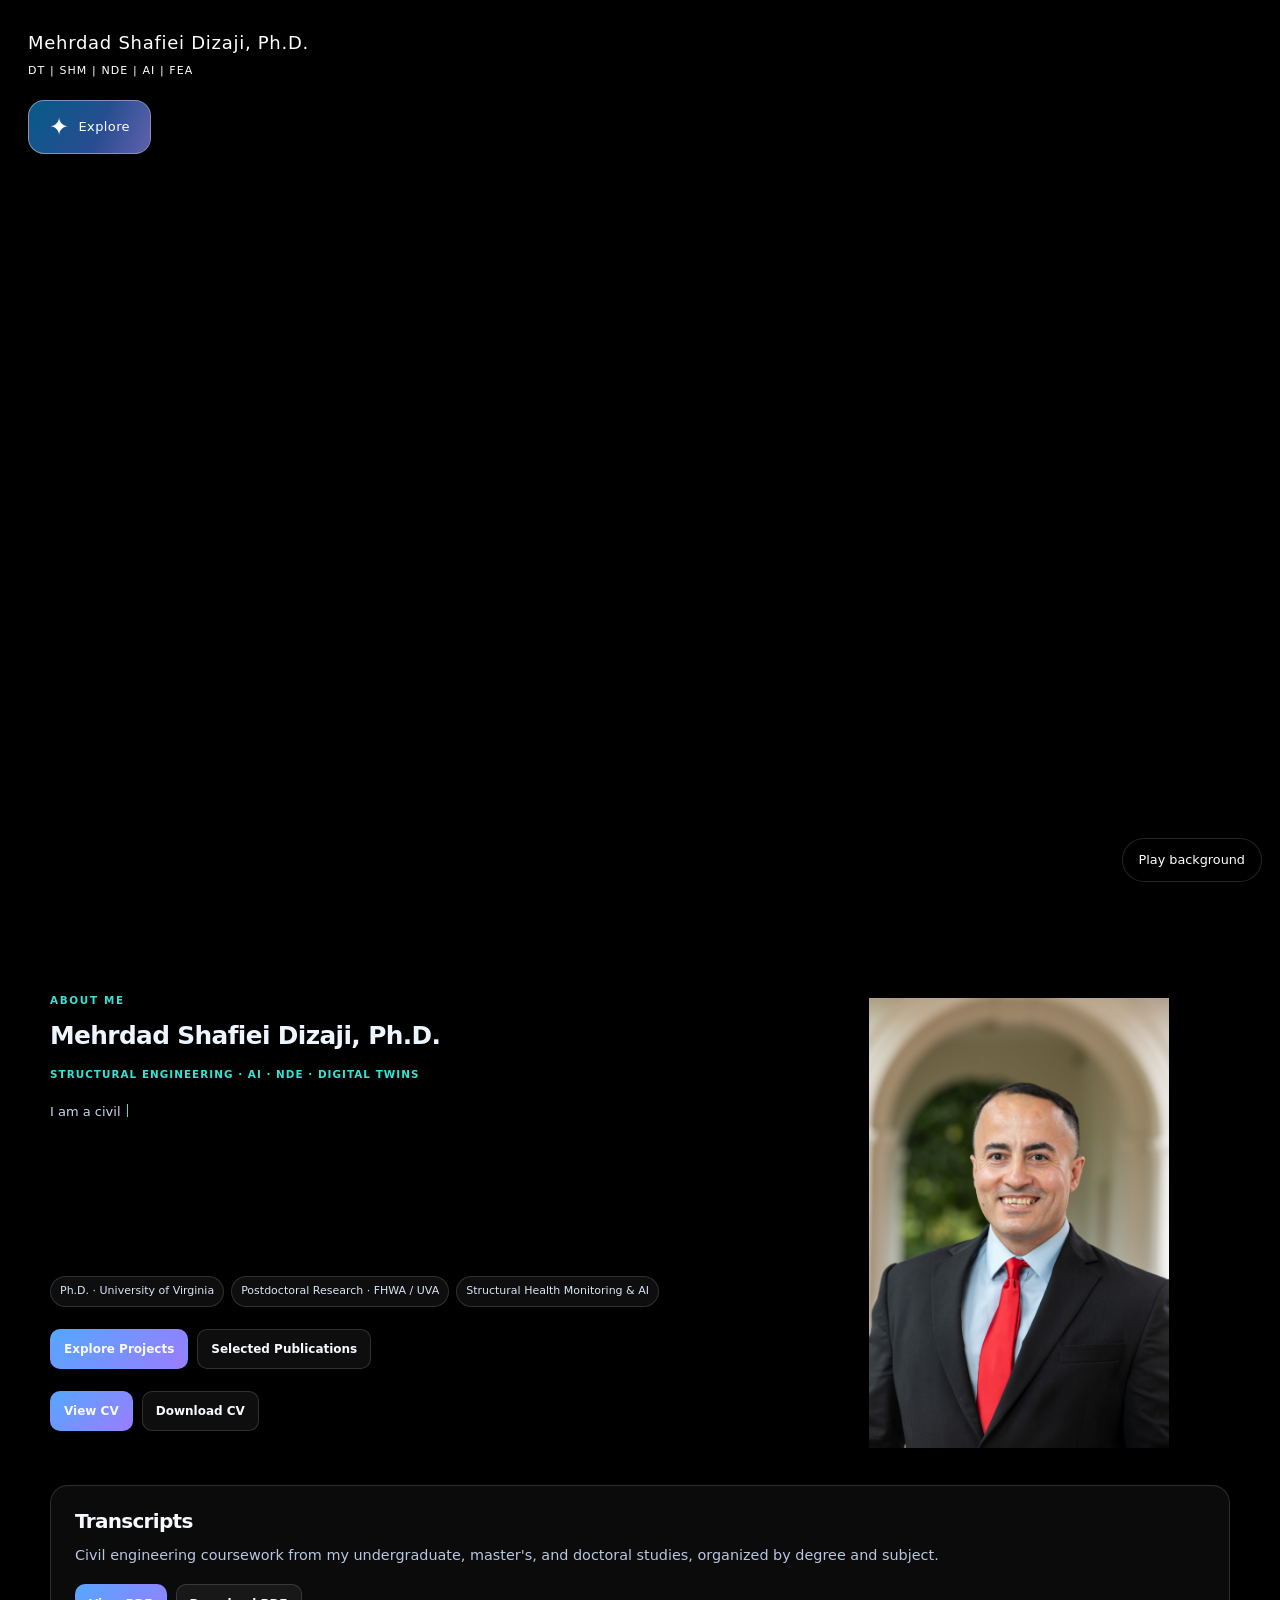
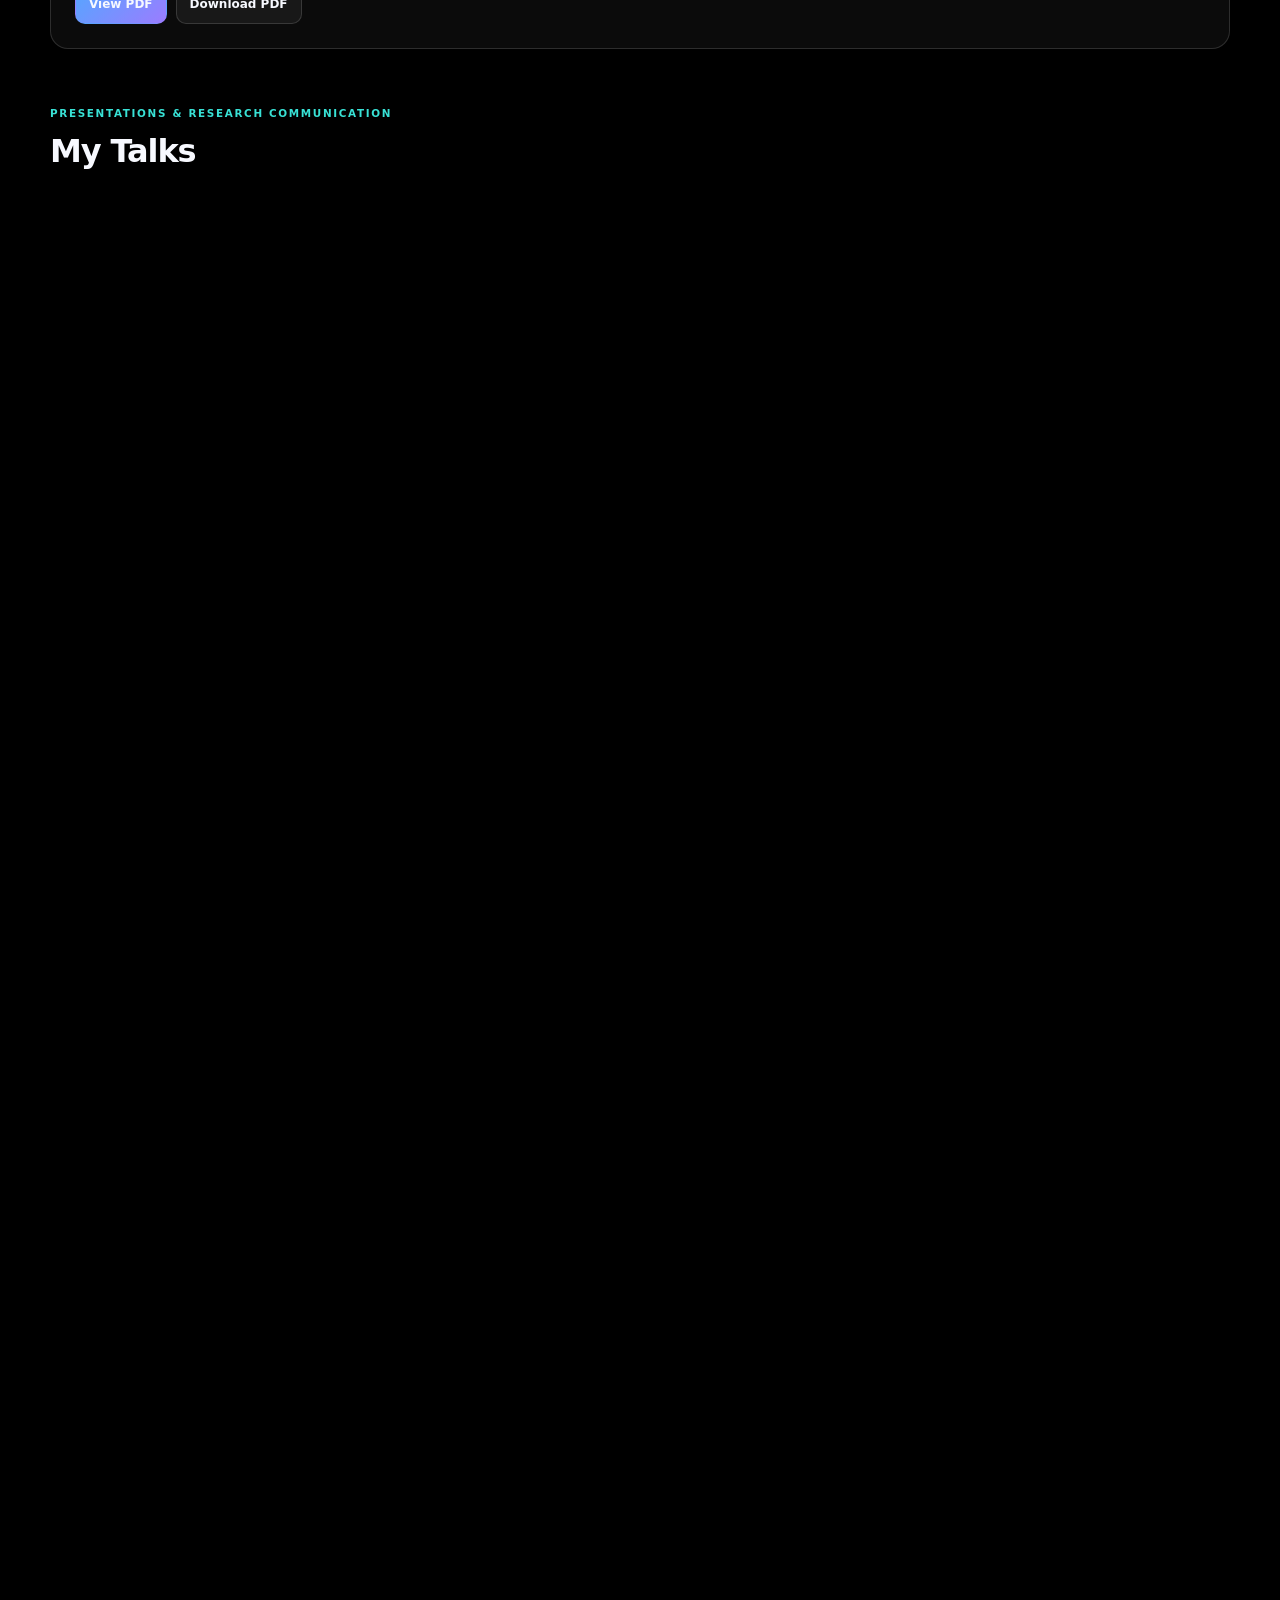
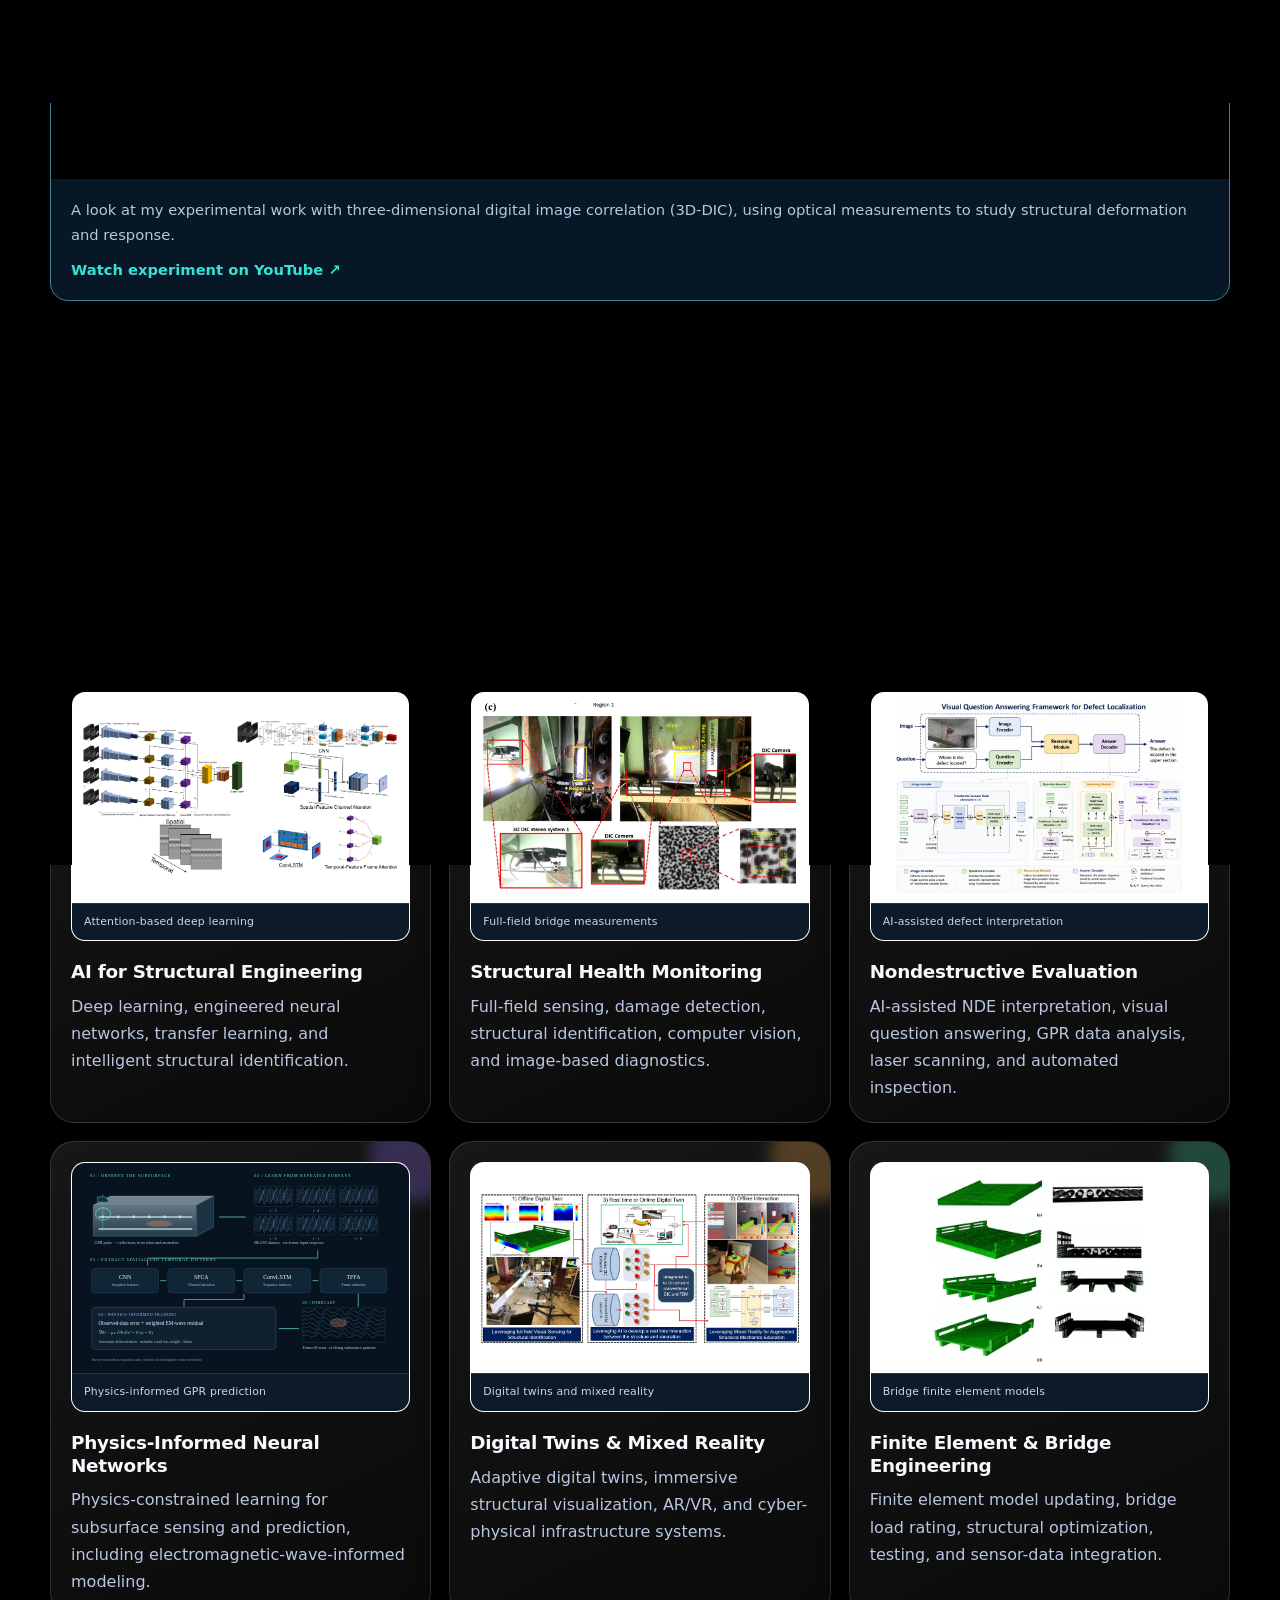
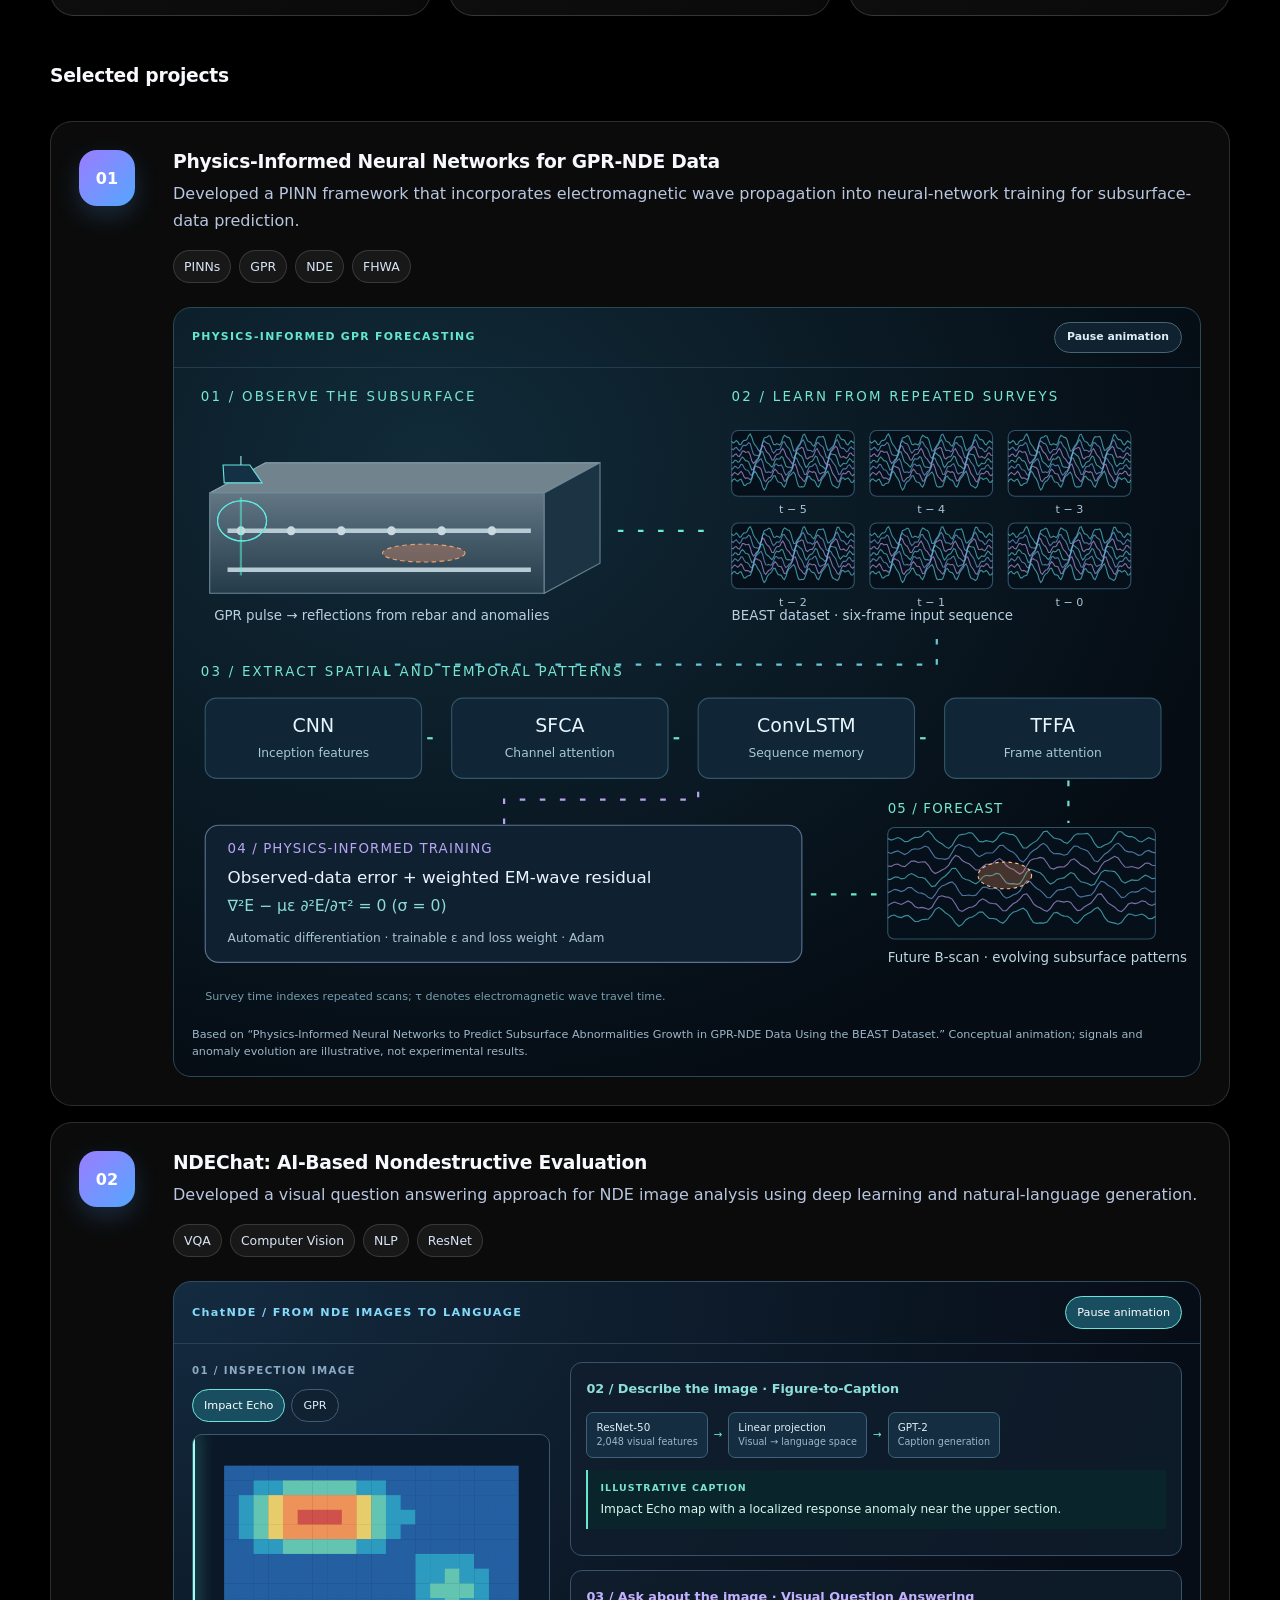
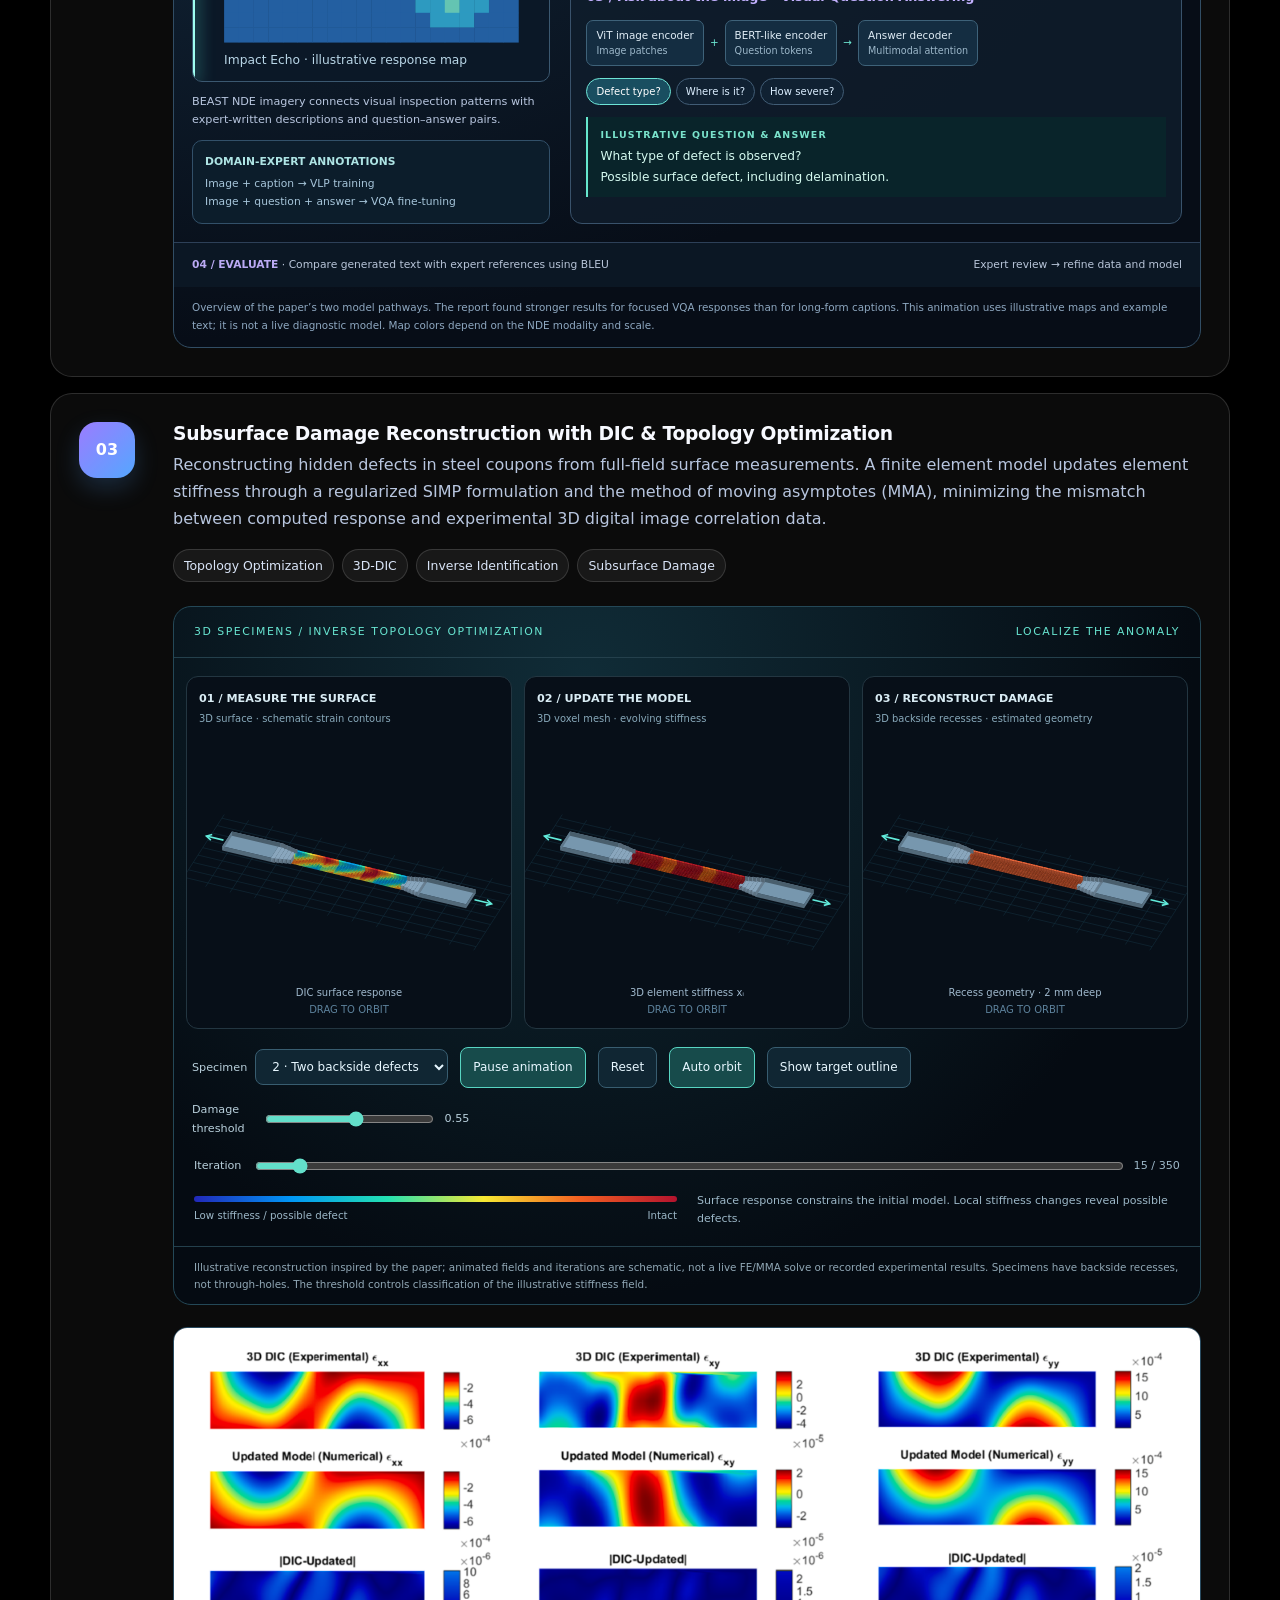
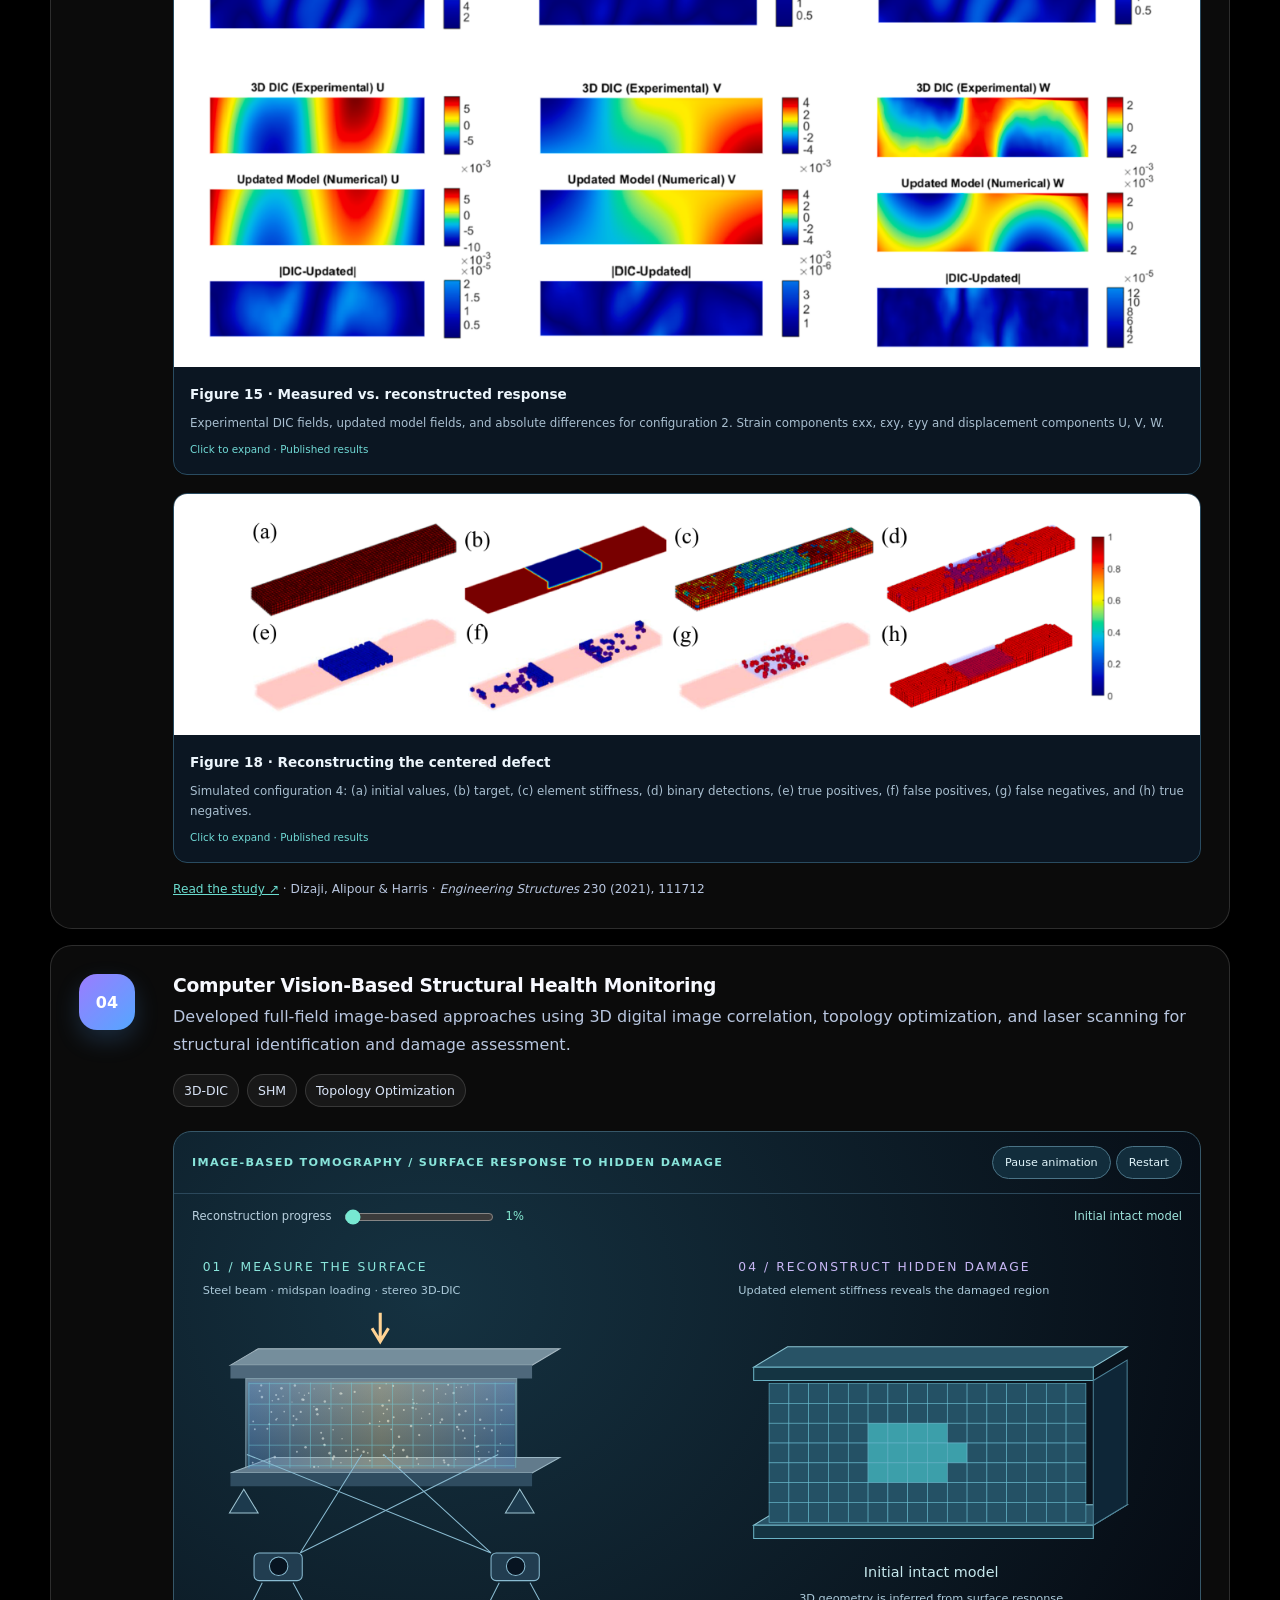
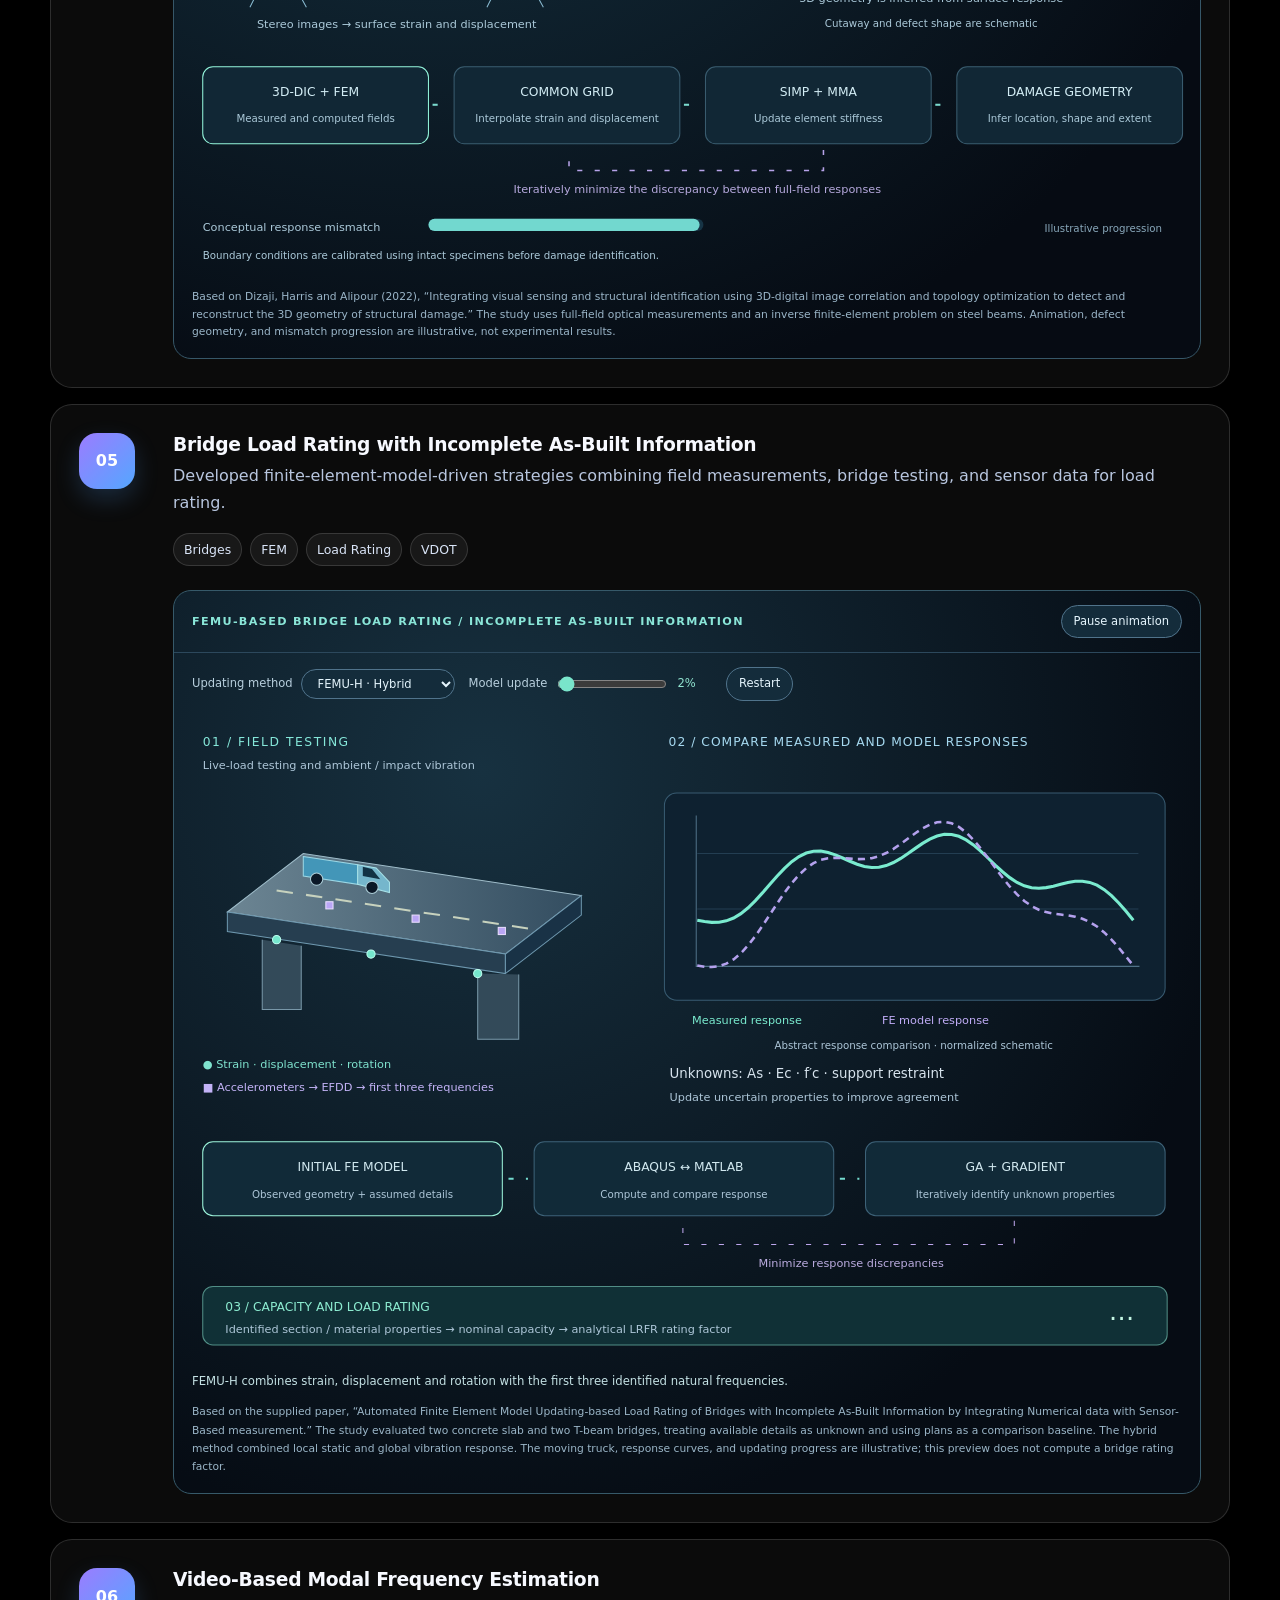
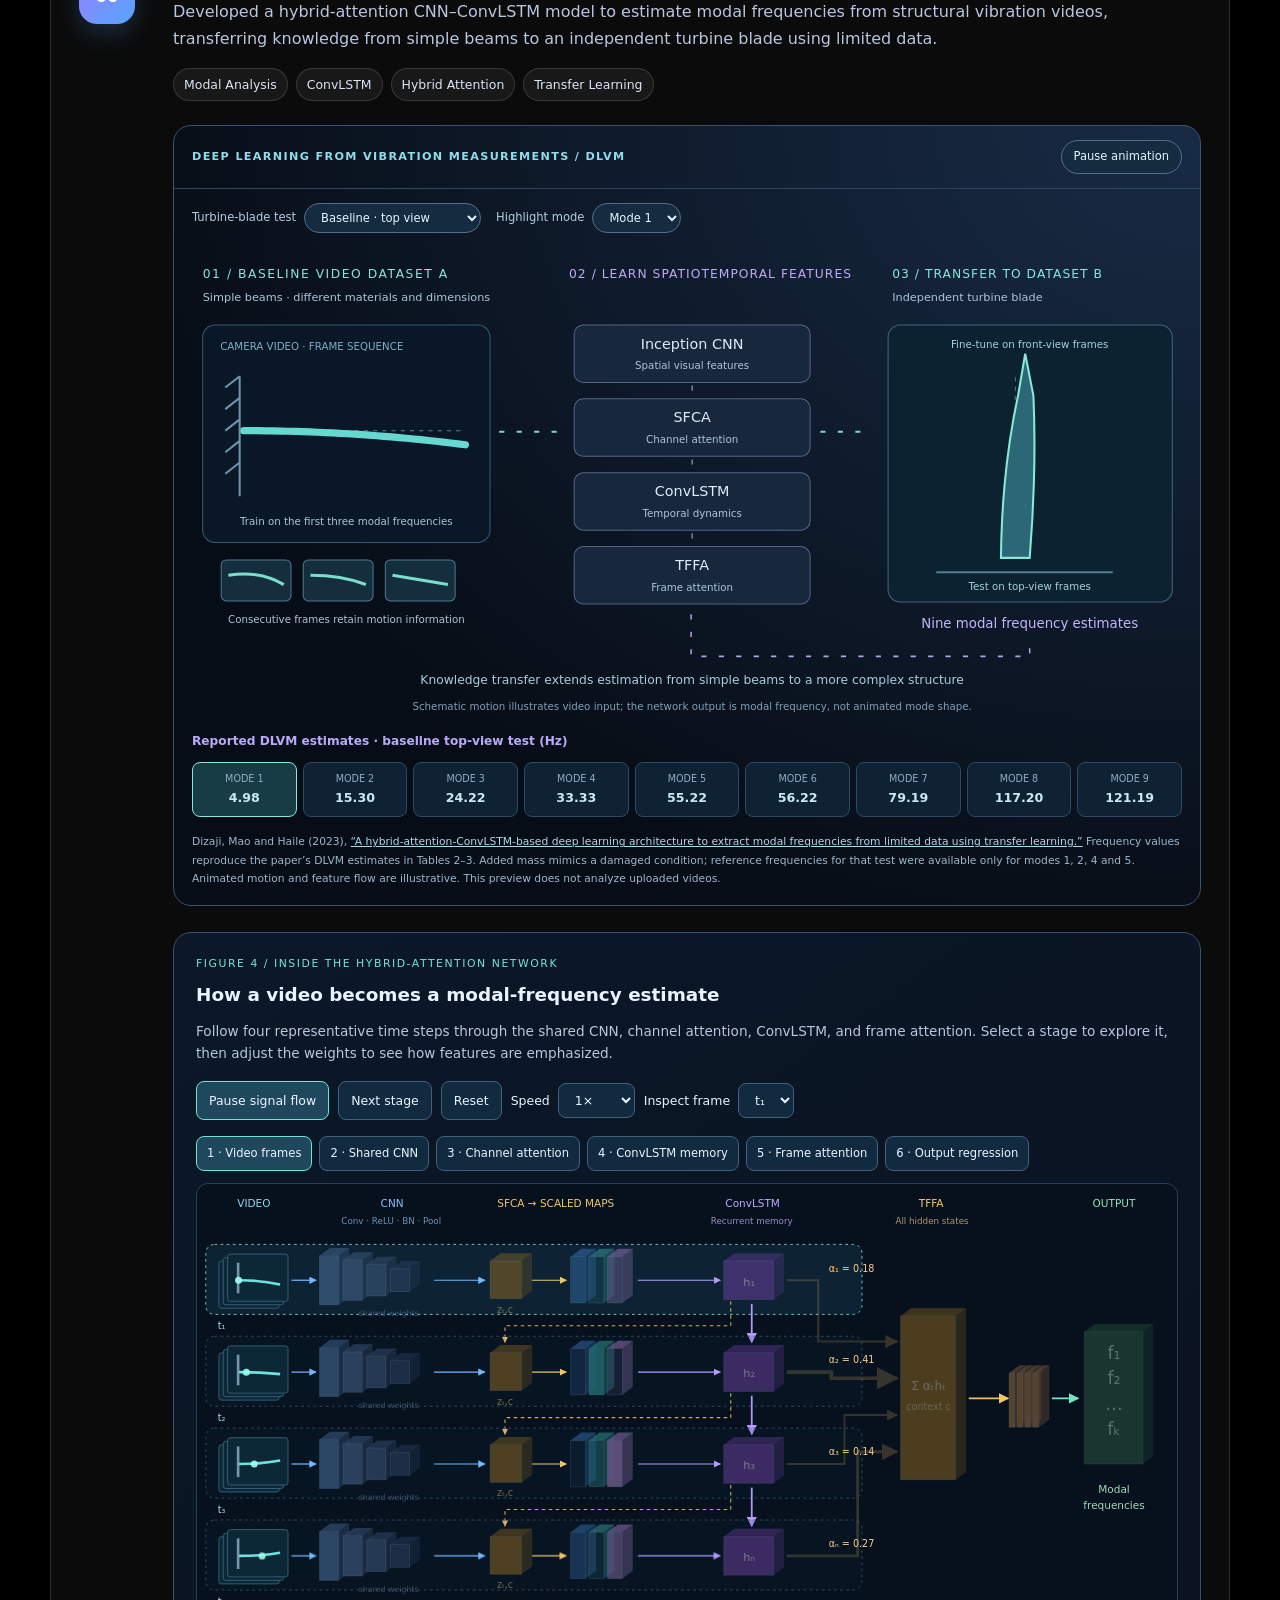
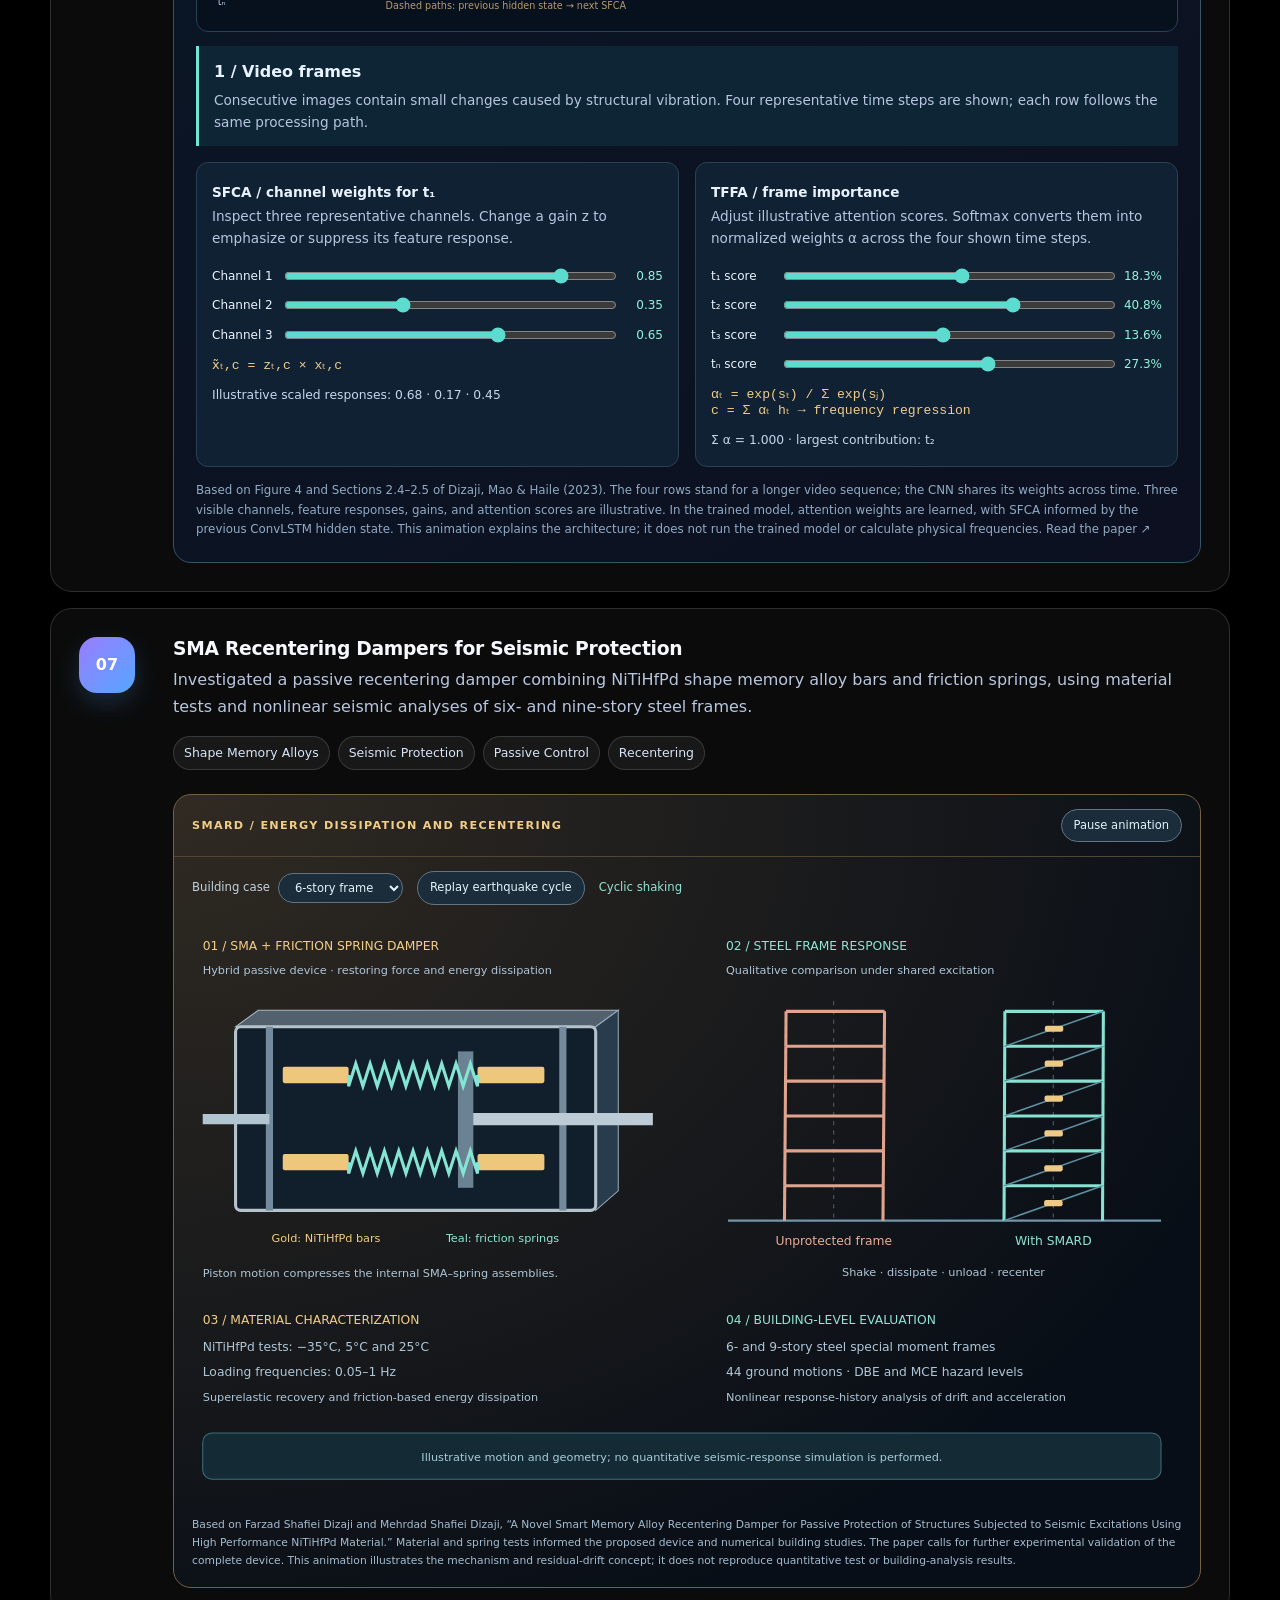
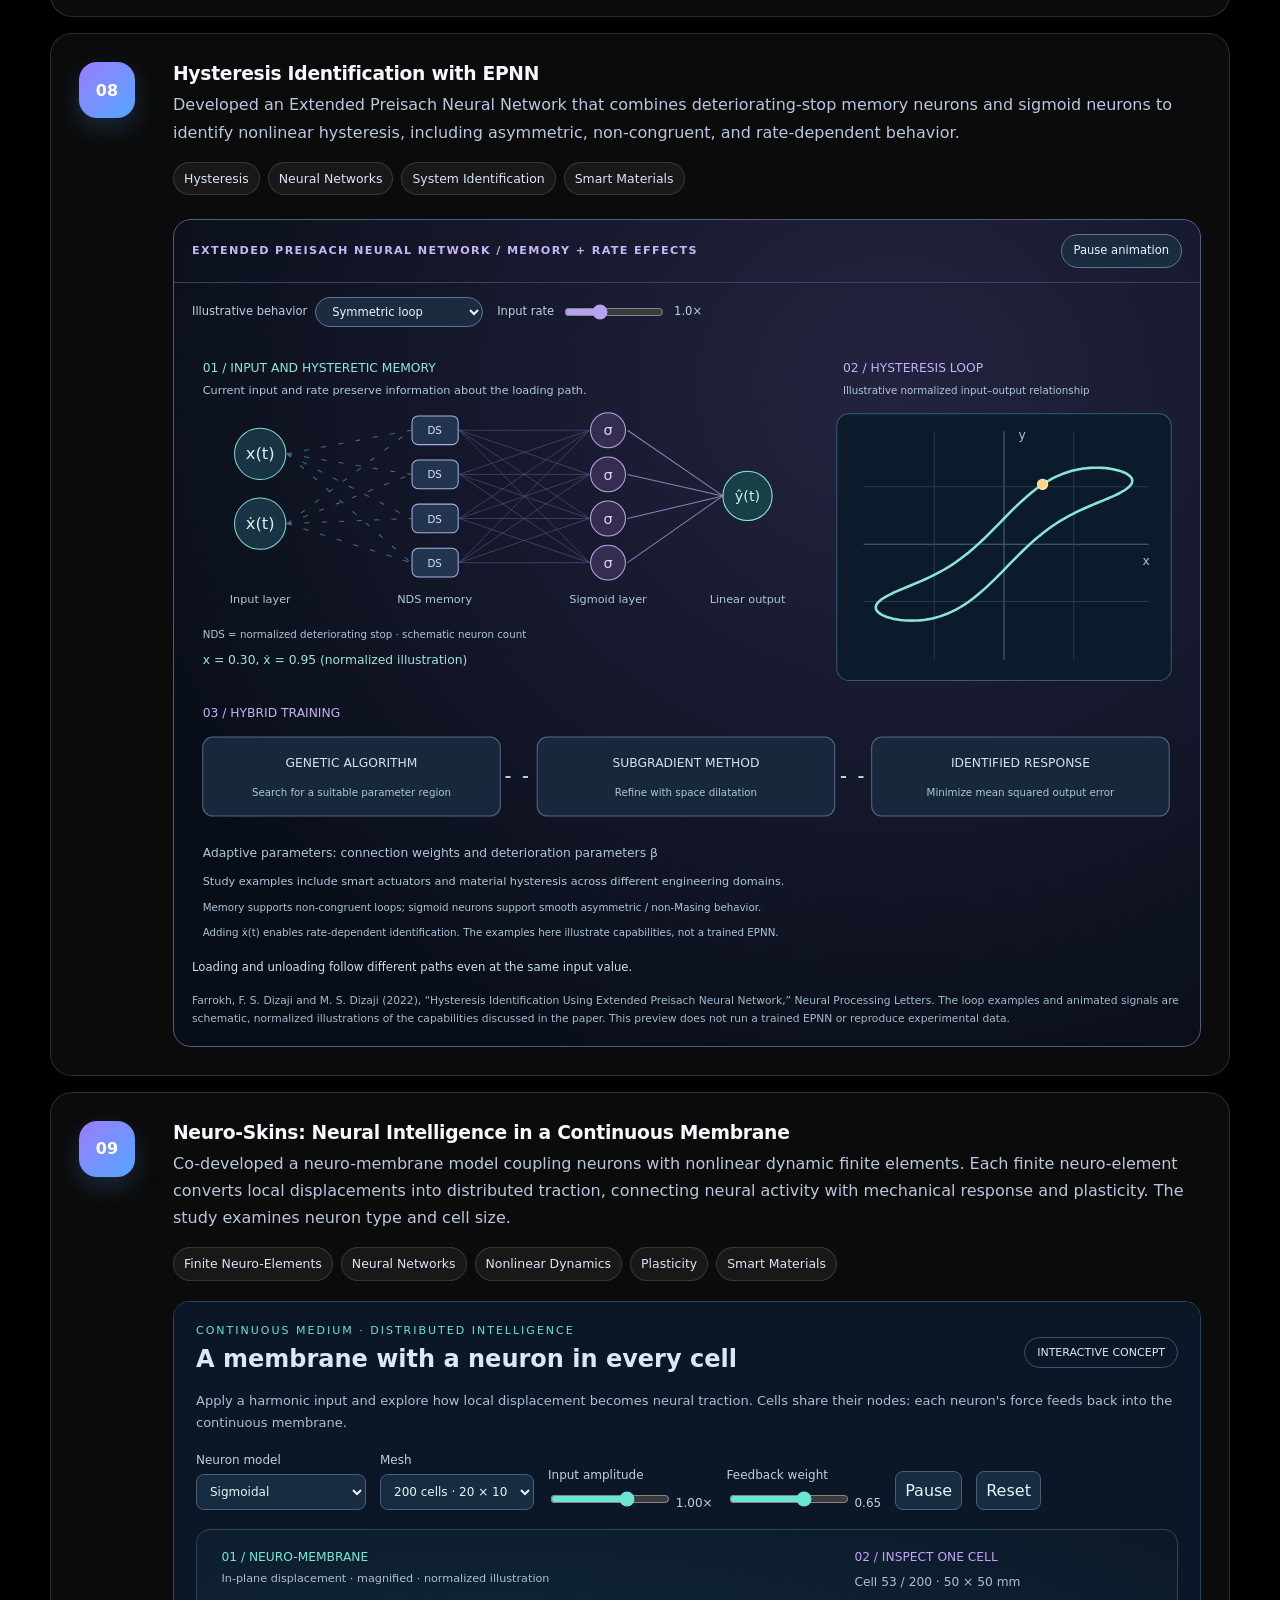
==== commit 0052dd29: "Add CV-based My Talks subsection under About me" ====
--- a/index.html
+++ b/index.html
@@ -222,7 +222,24 @@
 .dissertation-copy .btn{font-size:13px}
 @media(max-width:760px){.dissertation-feature{grid-template-columns:1fr}.dissertation-art{padding:12px 10px 0}.dissertation-copy{padding:24px}.dissertation-feature{margin-bottom:42px}}
 
-</style>
+
+    /* CV-based presentations within About me. */
+    #my-talks{padding-top:56px;scroll-margin-top:110px}
+    #my-talks h2{font-size:clamp(1.5rem,3vw,2rem);margin-bottom:14px}
+    #my-talks h3{font-size:1rem;margin-top:28px;margin-bottom:0}
+    #my-talks .talk-intro{color:var(--muted);max-width:820px;font-size:.95rem}
+    #my-talks .talk-highlights{margin-top:18px;grid-template-columns:repeat(2,minmax(0,1fr))}
+    #my-talks .talk-meta{color:var(--cyan);font-size:.75rem;line-height:1.6;margin-bottom:12px}
+    #my-talks h4{font-size:1rem;line-height:1.5;margin:0 0 12px}
+    #my-talks .card p:last-child{font-size:.875rem}
+    #my-talks .talk-archive{margin-top:24px;border:1px solid var(--line);border-radius:18px;padding:18px 22px;background:rgba(255,255,255,.045)}
+    #my-talks summary{cursor:pointer;font-weight:700;color:var(--cyan)}
+    #my-talks summary:focus-visible{outline:2px solid var(--cyan);outline-offset:5px}
+    #my-talks .pub-list{margin-top:22px}
+    #my-talks .pub-list article{grid-template-columns:64px minmax(0,1fr);padding:18px;overflow-wrap:anywhere}
+    #my-talks .pub-list p{color:var(--muted);font-size:.875rem;margin:0}
+    @media(max-width:720px){#my-talks .talk-highlights{grid-template-columns:1fr}#my-talks .pub-list article{grid-template-columns:1fr;gap:8px}#my-talks .talk-archive{padding:16px}}
+  </style>
 <style>
 .nde-vqa-animation{position:relative;overflow:hidden;background:#070e19;border:1px solid #29465d;border-radius:12px;color:#d7e9f5;min-height:280px;font-family:Inter,system-ui,sans-serif;box-sizing:border-box}.nde-vqa-head{display:flex;align-items:center;gap:9px;padding:12px 15px;border-bottom:1px solid #254154;font-size:11px;letter-spacing:.13em;font-weight:750}.nde-live-dot{width:8px;height:8px;background:#4ce5ba;border-radius:50%;box-shadow:0 0 10px #4ce5ba;animation:ndePulse 2s infinite}.nde-vqa-status{margin-left:auto;color:#62d8bd;font-size:9px}.nde-vqa-layout{display:grid;grid-template-columns:1.2fr 1fr;gap:12px;padding:13px}.nde-vqa-scan{position:relative;overflow:hidden;border-radius:6px;border:1px solid #294d65;min-height:200px}.nde-vqa-scan svg{display:block;width:100%;height:100%;min-height:200px;object-fit:cover}.nde-vqa-sweep{position:absolute;left:0;right:0;top:-10%;height:3px;background:#53f5db;box-shadow:0 0 18px 5px #35e7ce66;animation:ndeSweep 5s ease-in-out infinite alternate}.nde-detection-box{animation:ndeDetect 3s infinite}.nde-vqa-scan-label{position:absolute;bottom:8px;left:9px;font:10px monospace;color:#b6e8f4;background:#07121bcc;padding:4px}.nde-vqa-panel{display:flex;flex-direction:column;gap:13px;padding:9px 3px}.nde-vqa-panel-title{font-size:10px;color:#69d9ef;letter-spacing:.12em;font-weight:800}.nde-vqa-question,.nde-vqa-answer{font-size:clamp(11px,1.2vw,14px);line-height:1.5;display:flex;gap:9px;align-items:flex-start}.nde-vqa-question span,.nde-vqa-answer span{display:inline-grid;place-items:center;flex:none;width:23px;height:23px;border-radius:5px;background:#183850;color:#76d7fb;font-weight:800}.nde-vqa-answer{color:#7bf0c9;animation:ndeAnswer 5s ease-in-out infinite}.nde-vqa-answer span{background:#14493c;color:#7bf0c9}.nde-vqa-confidence{margin-top:auto;font-size:9px;color:#92a9bd;letter-spacing:.07em}.nde-vqa-confidence div{height:5px;background:#243b4b;border-radius:10px;margin:9px 0;overflow:hidden}.nde-vqa-confidence i{display:block;height:100%;width:88%;background:linear-gradient(90deg,#2cb8dc,#64f1bc);transform-origin:left;animation:ndeBar 5s infinite}.nde-vqa-confidence small{font-size:9px}.nde-vqa-foot{display:flex;justify-content:center;align-items:center;gap:14px;padding:11px 7px;border-top:1px solid #254154;font-size:9px;letter-spacing:.08em;color:#90b9ce}.nde-vqa-foot b{color:#54e4c4}@keyframes ndeSweep{to{top:105%}}@keyframes ndePulse{50%{opacity:.3}}@keyframes ndeDetect{0%,20%{opacity:.25}35%,90%{opacity:1}100%{opacity:.25}}@keyframes ndeAnswer{0%,30%{opacity:.15;transform:translateY(5px)}45%,90%{opacity:1;transform:none}100%{opacity:.15}}@keyframes ndeBar{0%,25%{transform:scaleX(.08)}65%,95%{transform:scaleX(1)}}@media(max-width:620px){.nde-vqa-layout{grid-template-columns:1fr}.nde-vqa-panel{min-height:145px}.nde-vqa-foot{gap:6px;font-size:8px;flex-wrap:wrap}}@media(prefers-reduced-motion:reduce){.nde-vqa-animation *{animation:none!important}}
 </style>
@@ -709,7 +726,7 @@
         
         <a href="#contact"><svg class="nav-picture" viewBox="0 0 48 48" fill="none" stroke="currentColor" stroke-width="1.8" stroke-linecap="round" stroke-linejoin="round" aria-hidden="true"><rect class="nav-icon-tile" x="0.5" y="0.5" width="47" height="47" rx="13" stroke="none"/><rect x="5" y="10" width="38" height="28" rx="6"/><path d="m7 14 17 13 17-13M7 35l11-11m23 11L30 24"/></svg><span>Contact</span></a>
       </nav>
-<div class="nav-submenus" hidden><div class="nav-subpanel" id="nav-sub-about" aria-label="About me subsections" hidden><p class="nav-subtitle">About me</p><div class="nav-sublinks"><a href="#about"><svg class="nav-subicon" viewBox="0 0 48 48" fill="none" stroke="currentColor" stroke-width="1.8" stroke-linecap="round" stroke-linejoin="round" aria-hidden="true"><rect class="nav-icon-tile" x="0.5" y="0.5" width="47" height="47" rx="13" stroke="none"/><circle cx="24" cy="16" r="7"/><path d="M10 40v-4c0-7 6-11 14-11s14 4 14 11v4"/><path d="M18 39h12"/></svg><span>Profile</span></a><a href="#cv"><svg class="nav-subicon" viewBox="0 0 48 48" fill="none" stroke="currentColor" stroke-width="1.8" stroke-linecap="round" stroke-linejoin="round" aria-hidden="true"><rect class="nav-icon-tile" x="0.5" y="0.5" width="47" height="47" rx="13" stroke="none"/><path d="M24 12c-5-5-12-5-19-3v29c7-2 14-2 19 3 5-5 12-5 19-3V9c-7-2-14-2-19 3Zm0 0v29"/><path d="M11 17h7m-7 7h7m12-7h7m-7 7h7"/></svg><span>CV</span></a><a href="#transcripts"><svg class="nav-subicon" viewBox="0 0 48 48" fill="none" stroke="currentColor" stroke-width="1.8" stroke-linecap="round" stroke-linejoin="round" aria-hidden="true"><rect class="nav-icon-tile" x="0.5" y="0.5" width="47" height="47" rx="13" stroke="none"/><path d="M24 12c-5-5-12-5-19-3v29c7-2 14-2 19 3 5-5 12-5 19-3V9c-7-2-14-2-19 3Zm0 0v29"/><path d="M11 17h7m-7 7h7m12-7h7m-7 7h7"/></svg><span>Transcripts</span></a><a href="#about-experiment"><svg class="nav-subicon" viewBox="0 0 48 48" fill="none" stroke="currentColor" stroke-width="1.8" stroke-linecap="round" stroke-linejoin="round" aria-hidden="true"><rect class="nav-icon-tile" x=".5" y=".5" width="47" height="47" rx="13" stroke="none"/><rect x="13" y="5" width="22" height="38" rx="5"/><path d="M19 11h10M20 35h8M18 19l6-4 6 4-6 4-6-4ZM18 27l6-4 6 4-6 4-6-4Z"/></svg><span>Research in Action</span></a><a href="#fitness"><svg class="nav-subicon" viewBox="0 0 48 48" fill="none" stroke="currentColor" stroke-width="1.8" stroke-linecap="round" stroke-linejoin="round" aria-hidden="true"><rect class="nav-icon-tile" x=".5" y=".5" width="47" height="47" rx="13" stroke="none"/><path d="m17 31 14-14M8 28l12 12M5 31l12 12M28 8l12 12M31 5l12 12M11 25l12 12M25 11l12 12"/></svg><span>Fitness</span></a></div></div><div class="nav-subpanel" id="nav-sub-projects" aria-label="Projects subsections" hidden><p class="nav-subtitle">Projects</p><div class="nav-sublinks"><a href="#research"><svg class="nav-subicon" viewBox="0 0 48 48" fill="none" stroke="currentColor" stroke-width="1.8" stroke-linecap="round" stroke-linejoin="round" aria-hidden="true"><rect class="nav-icon-tile" x="0.5" y="0.5" width="47" height="47" rx="13" stroke="none"/><rect x="5" y="15" width="38" height="26" rx="5"/><path d="M16 15V9h16v6M5 26c12 6 26 6 38 0M21 27h6v7h-6Z"/></svg><span>Research areas</span></a><a href="#selected-projects"><svg class="nav-subicon" viewBox="0 0 48 48" fill="none" stroke="currentColor" stroke-width="1.8" stroke-linecap="round" stroke-linejoin="round" aria-hidden="true"><rect class="nav-icon-tile" x="0.5" y="0.5" width="47" height="47" rx="13" stroke="none"/><path d="M6 16a4 4 0 0 1 4-4h11l4 5h13a4 4 0 0 1 4 4v16a4 4 0 0 1-4 4H10a4 4 0 0 1-4-4Z"/><path d="m19 27-5 4 5 4m10-8 5 4-5 4m-6 2 2-12"/></svg><span>Research projects</span></a><a href="#industry-projects"><svg class="nav-subicon" viewBox="0 0 48 48" fill="none" stroke="currentColor" stroke-width="1.8" stroke-linecap="round" stroke-linejoin="round" aria-hidden="true"><rect class="nav-icon-tile" x="0.5" y="0.5" width="47" height="47" rx="13" stroke="none"/><path d="M6 16a4 4 0 0 1 4-4h11l4 5h13a4 4 0 0 1 4 4v16a4 4 0 0 1-4 4H10a4 4 0 0 1-4-4Z"/><path d="m19 27-5 4 5 4m10-8 5 4-5 4m-6 2 2-12"/></svg><span>Industry projects</span></a><a href="#research-gallery"><svg class="nav-subicon" viewBox="0 0 48 48" fill="none" stroke="currentColor" stroke-width="1.8" stroke-linecap="round" stroke-linejoin="round" aria-hidden="true"><rect class="nav-icon-tile" x=".5" y=".5" width="47" height="47" rx="13" stroke="none"/><rect x="13" y="5" width="22" height="38" rx="5"/><path d="M19 11h10M20 35h8M18 19l6-4 6 4-6 4-6-4ZM18 27l6-4 6 4-6 4-6-4Z"/></svg><span>Gallery</span></a><a href="#research-proposals-title"><svg class="nav-subicon" viewBox="0 0 48 48" fill="none" stroke="currentColor" stroke-width="1.8" stroke-linecap="round" stroke-linejoin="round" aria-hidden="true"><rect class="nav-icon-tile" x=".5" y=".5" width="47" height="47" rx="13" stroke="none"/><path d="M10 5h20l8 8v29H10Z"/><path d="M29 5v9h9M16 33h16M16 38h10"/><path d="M19 22a5 5 0 1 1 10 0c0 2-2 3-2 5h-6c0-2-2-3-2-5ZM22 30h4"/></svg><span>Research proposals</span></a><a href="#received-funding"><svg class="nav-subicon" viewBox="0 0 48 48" fill="none" stroke="currentColor" stroke-width="1.8" stroke-linecap="round" stroke-linejoin="round" aria-hidden="true"><rect class="nav-icon-tile" x="0.5" y="0.5" width="47" height="47" rx="13" stroke="none"/><path d="M24 12c-5-5-12-5-19-3v29c7-2 14-2 19 3 5-5 12-5 19-3V9c-7-2-14-2-19 3Zm0 0v29"/><path d="M11 17h7m-7 7h7m12-7h7m-7 7h7"/></svg><span>Fellowships &amp; awards</span></a></div></div><div class="nav-subpanel" id="nav-sub-experience" aria-label="Research subsections" hidden><p class="nav-subtitle">Research</p><div class="nav-sublinks"><a href="#research-appointments"><svg class="nav-subicon" viewBox="0 0 48 48" fill="none" stroke="currentColor" stroke-width="1.8" stroke-linecap="round" stroke-linejoin="round" aria-hidden="true"><rect class="nav-icon-tile" x="0.5" y="0.5" width="47" height="47" rx="13" stroke="none"/><rect x="5" y="15" width="38" height="26" rx="5"/><path d="M16 15V9h16v6M5 26c12 6 26 6 38 0M21 27h6v7h-6Z"/></svg><span>Appointments</span></a><a href="#lab-experience"><svg class="nav-subicon" viewBox="0 0 48 48" fill="none" stroke="currentColor" stroke-width="1.8" stroke-linecap="round" stroke-linejoin="round" aria-hidden="true"><rect class="nav-icon-tile" x="0.5" y="0.5" width="47" height="47" rx="13" stroke="none"/><rect x="5" y="15" width="38" height="26" rx="5"/><path d="M16 15V9h16v6M5 26c12 6 26 6 38 0M21 27h6v7h-6Z"/></svg><span>Lab experience</span></a><a href="#dissertations-theses"><svg class="nav-subicon" viewBox="0 0 48 48" fill="none" stroke="currentColor" stroke-width="1.8" stroke-linecap="round" stroke-linejoin="round" aria-hidden="true"><rect class="nav-icon-tile" x="0.5" y="0.5" width="47" height="47" rx="13" stroke="none"/><path d="M24 12c-5-5-12-5-19-3v29c7-2 14-2 19 3 5-5 12-5 19-3V9c-7-2-14-2-19 3Zm0 0v29"/><path d="M11 17h7m-7 7h7m12-7h7m-7 7h7"/></svg><span>Dissertations</span></a><a href="#research-education"><svg class="nav-subicon" viewBox="0 0 48 48" fill="none" stroke="currentColor" stroke-width="1.8" stroke-linecap="round" stroke-linejoin="round" aria-hidden="true"><rect class="nav-icon-tile" x="0.5" y="0.5" width="47" height="47" rx="13" stroke="none"/><circle cx="24" cy="16" r="7"/><path d="M10 40v-4c0-7 6-11 14-11s14 4 14 11v4"/><path d="M18 39h12"/></svg><span>Education &amp; tools</span></a><a href="#publications"><svg class="nav-subicon" viewBox="0 0 48 48" fill="none" stroke="currentColor" stroke-width="1.8" stroke-linecap="round" stroke-linejoin="round" aria-hidden="true"><rect class="nav-icon-tile" x="0.5" y="0.5" width="47" height="47" rx="13" stroke="none"/><path d="M24 12c-5-5-12-5-19-3v29c7-2 14-2 19 3 5-5 12-5 19-3V9c-7-2-14-2-19 3Zm0 0v29"/><path d="M11 17h7m-7 7h7m12-7h7m-7 7h7"/></svg><span>Publications</span></a><a href="#developed-apps"><svg class="nav-subicon" viewBox="0 0 48 48" fill="none" stroke="currentColor" stroke-width="1.8" stroke-linecap="round" stroke-linejoin="round" aria-hidden="true"><rect class="nav-icon-tile" x=".5" y=".5" width="47" height="47" rx="13" stroke="none"/><rect x="13" y="5" width="22" height="38" rx="5"/><path d="M19 11h10M20 35h8M18 19l6-4 6 4-6 4-6-4ZM18 27l6-4 6 4-6 4-6-4Z"/></svg><span>Apps &amp; UI/UX</span></a><a href="#struct-ar-app"><svg class="nav-subicon" viewBox="0 0 48 48" fill="none" stroke="currentColor" stroke-width="1.8" stroke-linecap="round" stroke-linejoin="round" aria-hidden="true"><rect class="nav-icon-tile" x=".5" y=".5" width="47" height="47" rx="13" stroke="none"/><rect x="13" y="5" width="22" height="38" rx="5"/><path d="M19 11h10M20 35h8M18 19l6-4 6 4-6 4-6-4ZM18 27l6-4 6 4-6 4-6-4Z"/></svg><span>STRUCT-AR</span></a><a href="#ar-design-app"><svg class="nav-subicon" viewBox="0 0 48 48" fill="none" stroke="currentColor" stroke-width="1.8" stroke-linecap="round" stroke-linejoin="round" aria-hidden="true"><rect class="nav-icon-tile" x="0.5" y="0.5" width="47" height="47" rx="13" stroke="none"/><path d="M6 16a4 4 0 0 1 4-4h11l4 5h13a4 4 0 0 1 4 4v16a4 4 0 0 1-4 4H10a4 4 0 0 1-4-4Z"/><path d="m19 27-5 4 5 4m10-8 5 4-5 4m-6 2 2-12"/></svg><span>AR design</span></a><a href="#research-demo"><svg class="nav-subicon" viewBox="0 0 48 48" fill="none" stroke="currentColor" stroke-width="1.8" stroke-linecap="round" stroke-linejoin="round" aria-hidden="true"><rect class="nav-icon-tile" x=".5" y=".5" width="47" height="47" rx="13" stroke="none"/><rect x="13" y="5" width="22" height="38" rx="5"/><path d="M19 11h10M20 35h8M18 19l6-4 6 4-6 4-6-4ZM18 27l6-4 6 4-6 4-6-4Z"/></svg><span>Demo video</span></a></div></div><div class="nav-subpanel" id="nav-sub-teaching" aria-label="Teaching subsections" hidden><p class="nav-subtitle">Teaching</p><div class="nav-sublinks"><a href="#teaching-courses"><svg class="nav-subicon" viewBox="0 0 48 48" fill="none" stroke="currentColor" stroke-width="1.8" stroke-linecap="round" stroke-linejoin="round" aria-hidden="true"><rect class="nav-icon-tile" x=".5" y=".5" width="47" height="47" rx="13" stroke="none"/><path d="m5 17 19-9 19 9-19 9-19-9Z"/><path d="M13 23v11c7 6 15 6 22 0V23M43 17v14"/></svg><span>Courses</span></a><a href="#teaching-mentorship"><svg class="nav-subicon" viewBox="0 0 48 48" fill="none" stroke="currentColor" stroke-width="1.8" stroke-linecap="round" stroke-linejoin="round" aria-hidden="true"><rect class="nav-icon-tile" x="0.5" y="0.5" width="47" height="47" rx="13" stroke="none"/><circle cx="24" cy="16" r="7"/><path d="M10 40v-4c0-7 6-11 14-11s14 4 14 11v4"/><path d="M18 39h12"/></svg><span>Mentorship</span></a><a href="#ce5340-syllabus-title"><svg class="nav-subicon" viewBox="0 0 48 48" fill="none" stroke="currentColor" stroke-width="1.8" stroke-linecap="round" stroke-linejoin="round" aria-hidden="true"><rect class="nav-icon-tile" x="0.5" y="0.5" width="47" height="47" rx="13" stroke="none"/><path d="M24 12c-5-5-12-5-19-3v29c7-2 14-2 19 3 5-5 12-5 19-3V9c-7-2-14-2-19 3Zm0 0v29"/><path d="M11 17h7m-7 7h7m12-7h7m-7 7h7"/></svg><span>Syllabus</span></a></div></div></div>
+<div class="nav-submenus" hidden><div class="nav-subpanel" id="nav-sub-about" aria-label="About me subsections" hidden><p class="nav-subtitle">About me</p><div class="nav-sublinks"><a href="#about"><svg class="nav-subicon" viewBox="0 0 48 48" fill="none" stroke="currentColor" stroke-width="1.8" stroke-linecap="round" stroke-linejoin="round" aria-hidden="true"><rect class="nav-icon-tile" x="0.5" y="0.5" width="47" height="47" rx="13" stroke="none"/><circle cx="24" cy="16" r="7"/><path d="M10 40v-4c0-7 6-11 14-11s14 4 14 11v4"/><path d="M18 39h12"/></svg><span>Profile</span></a><a href="#cv"><svg class="nav-subicon" viewBox="0 0 48 48" fill="none" stroke="currentColor" stroke-width="1.8" stroke-linecap="round" stroke-linejoin="round" aria-hidden="true"><rect class="nav-icon-tile" x="0.5" y="0.5" width="47" height="47" rx="13" stroke="none"/><path d="M24 12c-5-5-12-5-19-3v29c7-2 14-2 19 3 5-5 12-5 19-3V9c-7-2-14-2-19 3Zm0 0v29"/><path d="M11 17h7m-7 7h7m12-7h7m-7 7h7"/></svg><span>CV</span></a><a href="#transcripts"><svg class="nav-subicon" viewBox="0 0 48 48" fill="none" stroke="currentColor" stroke-width="1.8" stroke-linecap="round" stroke-linejoin="round" aria-hidden="true"><rect class="nav-icon-tile" x="0.5" y="0.5" width="47" height="47" rx="13" stroke="none"/><path d="M24 12c-5-5-12-5-19-3v29c7-2 14-2 19 3 5-5 12-5 19-3V9c-7-2-14-2-19 3Zm0 0v29"/><path d="M11 17h7m-7 7h7m12-7h7m-7 7h7"/></svg><span>Transcripts</span></a><a href="#my-talks"><svg class="nav-subicon" viewBox="0 0 48 48" fill="none" stroke="currentColor" stroke-width="1.8" stroke-linecap="round" stroke-linejoin="round" aria-hidden="true"><rect class="nav-icon-tile" x=".5" y=".5" width="47" height="47" rx="13" stroke="none"/><rect x="19" y="7" width="10" height="21" rx="5"/><path d="M14 22v2a10 10 0 0 0 20 0v-2M24 34v7M17 41h14"/></svg><span>My Talks</span></a><a href="#about-experiment"><svg class="nav-subicon" viewBox="0 0 48 48" fill="none" stroke="currentColor" stroke-width="1.8" stroke-linecap="round" stroke-linejoin="round" aria-hidden="true"><rect class="nav-icon-tile" x=".5" y=".5" width="47" height="47" rx="13" stroke="none"/><rect x="13" y="5" width="22" height="38" rx="5"/><path d="M19 11h10M20 35h8M18 19l6-4 6 4-6 4-6-4ZM18 27l6-4 6 4-6 4-6-4Z"/></svg><span>Research in Action</span></a><a href="#fitness"><svg class="nav-subicon" viewBox="0 0 48 48" fill="none" stroke="currentColor" stroke-width="1.8" stroke-linecap="round" stroke-linejoin="round" aria-hidden="true"><rect class="nav-icon-tile" x=".5" y=".5" width="47" height="47" rx="13" stroke="none"/><path d="m17 31 14-14M8 28l12 12M5 31l12 12M28 8l12 12M31 5l12 12M11 25l12 12M25 11l12 12"/></svg><span>Fitness</span></a></div></div><div class="nav-subpanel" id="nav-sub-projects" aria-label="Projects subsections" hidden><p class="nav-subtitle">Projects</p><div class="nav-sublinks"><a href="#research"><svg class="nav-subicon" viewBox="0 0 48 48" fill="none" stroke="currentColor" stroke-width="1.8" stroke-linecap="round" stroke-linejoin="round" aria-hidden="true"><rect class="nav-icon-tile" x="0.5" y="0.5" width="47" height="47" rx="13" stroke="none"/><rect x="5" y="15" width="38" height="26" rx="5"/><path d="M16 15V9h16v6M5 26c12 6 26 6 38 0M21 27h6v7h-6Z"/></svg><span>Research areas</span></a><a href="#selected-projects"><svg class="nav-subicon" viewBox="0 0 48 48" fill="none" stroke="currentColor" stroke-width="1.8" stroke-linecap="round" stroke-linejoin="round" aria-hidden="true"><rect class="nav-icon-tile" x="0.5" y="0.5" width="47" height="47" rx="13" stroke="none"/><path d="M6 16a4 4 0 0 1 4-4h11l4 5h13a4 4 0 0 1 4 4v16a4 4 0 0 1-4 4H10a4 4 0 0 1-4-4Z"/><path d="m19 27-5 4 5 4m10-8 5 4-5 4m-6 2 2-12"/></svg><span>Research projects</span></a><a href="#industry-projects"><svg class="nav-subicon" viewBox="0 0 48 48" fill="none" stroke="currentColor" stroke-width="1.8" stroke-linecap="round" stroke-linejoin="round" aria-hidden="true"><rect class="nav-icon-tile" x="0.5" y="0.5" width="47" height="47" rx="13" stroke="none"/><path d="M6 16a4 4 0 0 1 4-4h11l4 5h13a4 4 0 0 1 4 4v16a4 4 0 0 1-4 4H10a4 4 0 0 1-4-4Z"/><path d="m19 27-5 4 5 4m10-8 5 4-5 4m-6 2 2-12"/></svg><span>Industry projects</span></a><a href="#research-gallery"><svg class="nav-subicon" viewBox="0 0 48 48" fill="none" stroke="currentColor" stroke-width="1.8" stroke-linecap="round" stroke-linejoin="round" aria-hidden="true"><rect class="nav-icon-tile" x=".5" y=".5" width="47" height="47" rx="13" stroke="none"/><rect x="13" y="5" width="22" height="38" rx="5"/><path d="M19 11h10M20 35h8M18 19l6-4 6 4-6 4-6-4ZM18 27l6-4 6 4-6 4-6-4Z"/></svg><span>Gallery</span></a><a href="#research-proposals-title"><svg class="nav-subicon" viewBox="0 0 48 48" fill="none" stroke="currentColor" stroke-width="1.8" stroke-linecap="round" stroke-linejoin="round" aria-hidden="true"><rect class="nav-icon-tile" x=".5" y=".5" width="47" height="47" rx="13" stroke="none"/><path d="M10 5h20l8 8v29H10Z"/><path d="M29 5v9h9M16 33h16M16 38h10"/><path d="M19 22a5 5 0 1 1 10 0c0 2-2 3-2 5h-6c0-2-2-3-2-5ZM22 30h4"/></svg><span>Research proposals</span></a><a href="#received-funding"><svg class="nav-subicon" viewBox="0 0 48 48" fill="none" stroke="currentColor" stroke-width="1.8" stroke-linecap="round" stroke-linejoin="round" aria-hidden="true"><rect class="nav-icon-tile" x="0.5" y="0.5" width="47" height="47" rx="13" stroke="none"/><path d="M24 12c-5-5-12-5-19-3v29c7-2 14-2 19 3 5-5 12-5 19-3V9c-7-2-14-2-19 3Zm0 0v29"/><path d="M11 17h7m-7 7h7m12-7h7m-7 7h7"/></svg><span>Fellowships &amp; awards</span></a></div></div><div class="nav-subpanel" id="nav-sub-experience" aria-label="Research subsections" hidden><p class="nav-subtitle">Research</p><div class="nav-sublinks"><a href="#research-appointments"><svg class="nav-subicon" viewBox="0 0 48 48" fill="none" stroke="currentColor" stroke-width="1.8" stroke-linecap="round" stroke-linejoin="round" aria-hidden="true"><rect class="nav-icon-tile" x="0.5" y="0.5" width="47" height="47" rx="13" stroke="none"/><rect x="5" y="15" width="38" height="26" rx="5"/><path d="M16 15V9h16v6M5 26c12 6 26 6 38 0M21 27h6v7h-6Z"/></svg><span>Appointments</span></a><a href="#lab-experience"><svg class="nav-subicon" viewBox="0 0 48 48" fill="none" stroke="currentColor" stroke-width="1.8" stroke-linecap="round" stroke-linejoin="round" aria-hidden="true"><rect class="nav-icon-tile" x="0.5" y="0.5" width="47" height="47" rx="13" stroke="none"/><rect x="5" y="15" width="38" height="26" rx="5"/><path d="M16 15V9h16v6M5 26c12 6 26 6 38 0M21 27h6v7h-6Z"/></svg><span>Lab experience</span></a><a href="#dissertations-theses"><svg class="nav-subicon" viewBox="0 0 48 48" fill="none" stroke="currentColor" stroke-width="1.8" stroke-linecap="round" stroke-linejoin="round" aria-hidden="true"><rect class="nav-icon-tile" x="0.5" y="0.5" width="47" height="47" rx="13" stroke="none"/><path d="M24 12c-5-5-12-5-19-3v29c7-2 14-2 19 3 5-5 12-5 19-3V9c-7-2-14-2-19 3Zm0 0v29"/><path d="M11 17h7m-7 7h7m12-7h7m-7 7h7"/></svg><span>Dissertations</span></a><a href="#research-education"><svg class="nav-subicon" viewBox="0 0 48 48" fill="none" stroke="currentColor" stroke-width="1.8" stroke-linecap="round" stroke-linejoin="round" aria-hidden="true"><rect class="nav-icon-tile" x="0.5" y="0.5" width="47" height="47" rx="13" stroke="none"/><circle cx="24" cy="16" r="7"/><path d="M10 40v-4c0-7 6-11 14-11s14 4 14 11v4"/><path d="M18 39h12"/></svg><span>Education &amp; tools</span></a><a href="#publications"><svg class="nav-subicon" viewBox="0 0 48 48" fill="none" stroke="currentColor" stroke-width="1.8" stroke-linecap="round" stroke-linejoin="round" aria-hidden="true"><rect class="nav-icon-tile" x="0.5" y="0.5" width="47" height="47" rx="13" stroke="none"/><path d="M24 12c-5-5-12-5-19-3v29c7-2 14-2 19 3 5-5 12-5 19-3V9c-7-2-14-2-19 3Zm0 0v29"/><path d="M11 17h7m-7 7h7m12-7h7m-7 7h7"/></svg><span>Publications</span></a><a href="#developed-apps"><svg class="nav-subicon" viewBox="0 0 48 48" fill="none" stroke="currentColor" stroke-width="1.8" stroke-linecap="round" stroke-linejoin="round" aria-hidden="true"><rect class="nav-icon-tile" x=".5" y=".5" width="47" height="47" rx="13" stroke="none"/><rect x="13" y="5" width="22" height="38" rx="5"/><path d="M19 11h10M20 35h8M18 19l6-4 6 4-6 4-6-4ZM18 27l6-4 6 4-6 4-6-4Z"/></svg><span>Apps &amp; UI/UX</span></a><a href="#struct-ar-app"><svg class="nav-subicon" viewBox="0 0 48 48" fill="none" stroke="currentColor" stroke-width="1.8" stroke-linecap="round" stroke-linejoin="round" aria-hidden="true"><rect class="nav-icon-tile" x=".5" y=".5" width="47" height="47" rx="13" stroke="none"/><rect x="13" y="5" width="22" height="38" rx="5"/><path d="M19 11h10M20 35h8M18 19l6-4 6 4-6 4-6-4ZM18 27l6-4 6 4-6 4-6-4Z"/></svg><span>STRUCT-AR</span></a><a href="#ar-design-app"><svg class="nav-subicon" viewBox="0 0 48 48" fill="none" stroke="currentColor" stroke-width="1.8" stroke-linecap="round" stroke-linejoin="round" aria-hidden="true"><rect class="nav-icon-tile" x="0.5" y="0.5" width="47" height="47" rx="13" stroke="none"/><path d="M6 16a4 4 0 0 1 4-4h11l4 5h13a4 4 0 0 1 4 4v16a4 4 0 0 1-4 4H10a4 4 0 0 1-4-4Z"/><path d="m19 27-5 4 5 4m10-8 5 4-5 4m-6 2 2-12"/></svg><span>AR design</span></a><a href="#research-demo"><svg class="nav-subicon" viewBox="0 0 48 48" fill="none" stroke="currentColor" stroke-width="1.8" stroke-linecap="round" stroke-linejoin="round" aria-hidden="true"><rect class="nav-icon-tile" x=".5" y=".5" width="47" height="47" rx="13" stroke="none"/><rect x="13" y="5" width="22" height="38" rx="5"/><path d="M19 11h10M20 35h8M18 19l6-4 6 4-6 4-6-4ZM18 27l6-4 6 4-6 4-6-4Z"/></svg><span>Demo video</span></a></div></div><div class="nav-subpanel" id="nav-sub-teaching" aria-label="Teaching subsections" hidden><p class="nav-subtitle">Teaching</p><div class="nav-sublinks"><a href="#teaching-courses"><svg class="nav-subicon" viewBox="0 0 48 48" fill="none" stroke="currentColor" stroke-width="1.8" stroke-linecap="round" stroke-linejoin="round" aria-hidden="true"><rect class="nav-icon-tile" x=".5" y=".5" width="47" height="47" rx="13" stroke="none"/><path d="m5 17 19-9 19 9-19 9-19-9Z"/><path d="M13 23v11c7 6 15 6 22 0V23M43 17v14"/></svg><span>Courses</span></a><a href="#teaching-mentorship"><svg class="nav-subicon" viewBox="0 0 48 48" fill="none" stroke="currentColor" stroke-width="1.8" stroke-linecap="round" stroke-linejoin="round" aria-hidden="true"><rect class="nav-icon-tile" x="0.5" y="0.5" width="47" height="47" rx="13" stroke="none"/><circle cx="24" cy="16" r="7"/><path d="M10 40v-4c0-7 6-11 14-11s14 4 14 11v4"/><path d="M18 39h12"/></svg><span>Mentorship</span></a><a href="#ce5340-syllabus-title"><svg class="nav-subicon" viewBox="0 0 48 48" fill="none" stroke="currentColor" stroke-width="1.8" stroke-linecap="round" stroke-linejoin="round" aria-hidden="true"><rect class="nav-icon-tile" x="0.5" y="0.5" width="47" height="47" rx="13" stroke="none"/><path d="M24 12c-5-5-12-5-19-3v29c7-2 14-2 19 3 5-5 12-5 19-3V9c-7-2-14-2-19 3Zm0 0v29"/><path d="M11 17h7m-7 7h7m12-7h7m-7 7h7"/></svg><span>Syllabus</span></a></div></div></div>
         </div>
       </div>
     </div>
@@ -754,6 +771,56 @@
             <a class="btn secondary" href="Civil_Engineering_Coursework_Mehrdad_Shafiei_Dizaji.pdf" download>Download PDF</a>
           </div>
         </div>
+      </section>
+      <section class="container" id="my-talks" aria-labelledby="my-talks-title" data-nav-anchor>
+        <p class="section-kicker">Presentations &amp; Research Communication</p>
+        <h2 id="my-talks-title">My Talks</h2>
+        <p class="talk-intro">I share my research on structural health monitoring, artificial intelligence, digital twins, and full-field sensing through conference presentations, posters, and seminars.</p>
+        <h3>Selected highlights</h3>
+        <div class="card-grid talk-highlights"><article class="card"><p class="talk-meta">2025 · IWSHM · Stanford University · September 9–11</p><h4>A Visual Question Answering Model to Automate Nondestructive Evaluation Image Analysis</h4><p>Connecting visual information and natural language to automate the interpretation of NDE images.</p></article>
+<article class="card"><p class="talk-meta">2025 · 104th TRB Annual Meeting · Poster B587</p><h4>Predicting Subsurface Abnormalities Growth using Physics-Informed Neural Networks</h4><p>Physics-informed learning for subsurface condition assessment, presented in the Soil Properties and Subsurface Investigation Techniques session.</p></article>
+<article class="card"><p class="talk-meta">2023 · ATEM–iDICs · Awara, Fukui, Japan · October 9–12</p><h4>Deep Learning-Based Digital Image Correlation to Extract Visual Measurement</h4><p>Deep learning methods for extracting structural measurements from images.</p></article>
+<article class="card"><p class="talk-meta">2023 · Structures Congress · New Orleans, Louisiana · May 3–6</p><h4>Digital Bridge Whisperer: A Cyber-Human Collaboration Framework for the Future of Bridge Inspection</h4><p>A framework connecting computational tools and human expertise for bridge inspection.</p></article>
+<article class="card"><p class="talk-meta">2023 · Structures Congress · New Orleans, Louisiana · May 3–6</p><h4>Leveraging Mixed Reality for Augmented Structural Mechanics Education</h4><p>Using mixed reality to visualize structural behavior and support engineering education.</p></article>
+<article class="card"><p class="talk-meta">2021 · UVA Postdoc Research Symposium · November 18</p><h4>Adaptive Digital Twinning – An Immersive Visualization Framework for Structural CPS</h4><p>A 12-minute research talk on immersive digital twins for structural cyber-physical systems. Recognized with a Best Presentation Award.</p></article></div>
+        <details class="talk-archive">
+          <summary>View all 35 presentations and workshops · 2007–2025</summary>
+          <div class="pub-list"><article><span class="year">2025</span><p>IWSHM, 2025, Society for Experimental Mechanics, “A Visual Question Answering Model to Automate Nondestructive Evaluation Image Analysis” STRUCTURAL HEALTH MONITORING 2025, 15th International Workshop on Structural Health Monitoring (IWSHM), Sep. 9-11, Stanford University, CA, USA, 2025.</p></article>
+<article><span class="year">2025</span><p>TRB, 2025, TRB Annual Meeting, Predicting Subsurface Abnormalities Growth using Physics-Informed Neural Networks. TRBAM-25-02241, Poster/Board: B587, Session 4033: Soil Properties and Subsurface Investigation Techniques, 104th TRB Annual Meeting 2025.</p></article>
+<article><span class="year">2023</span><p>ATEM-iDICs, 2023, Society for Experimental Mechanics, “Deep learning-based Digital Image Correlation to Extract Visual Measurement” Annual International ATEM-iDICs 23 Conference, Awara, Fukui, Japan, Oct. 9-12, 2023.</p></article>
+<article><span class="year">2023</span><p>Structure Congress, 2023, Structural Engineering Institute (SEI), “Digital Bridge Whisperer: A Cyber-Human Collaboration Framework for the Future of Bridge Inspection”, New Orleans, Louisiana, May 3-6 American Society of Civil Engineers (ASCE), 2023.</p></article>
+<article><span class="year">2023</span><p>Structure Congress, Structural Engineering Institute (SEI), “Leveraging Mixed Reality for Augmented Structural Mechanics Education”. New Orleans, Louisiana, May 3-6 American Society of Civil Engineers (ASCE), 2023.</p></article>
+<article><span class="year">2023</span><p>EMI, Engineering Mechanics Institute Conference, “A Generalized digital image correlation Using Attention-based Deep Learning Architecture to Extract Full-Field Subpixel Displacement Measurement from limited data Using Transfer Learning”, Atlanta, Georgia- June 6-9, 2023.</p></article>
+<article><span class="year">2022</span><p>iDICs, 2022, Society for Experimental Mechanics, “Full-Field Image-Based Sensing and Topology Optimization for Detecting and Reconstructing the 3D Geometry of Subsurface Structural Damages for Large Scale Structures”. Annual International DIC Conference, iDICs conference, Boston, Nov. 7th, 2022.</p></article>
+<article><span class="year">2022</span><p>SEM IMAC, 2022, Society for Experimental Mechanics, “Detecting and Reconstructing the 3D Geometry of Subsurface Structural Damages Using Full-Field Image-Based Sensing and Topology Optimization.” In Rotating Machinery, Optical Methods &amp; Scanning LDV Methods, Volume 6 (pp. 175-180). Springer, Cham</p></article>
+<article><span class="year">2022</span><p>SEM IMAC, 2022, Society for Experimental Mechanics, A Hybrid-Attention-LSTM-Based Deep Convolutional Neural Network to Extract Modal Frequencies from Limited Data Using Transfer Learning. In Rotating Machinery, Optical Methods &amp; Scanning LDV Methods, Volume 6 (pp. 167-173). Springer, Cham.</p></article>
+<article><span class="year">2022</span><p>SEM IMAC, Society for Experimental Mechanics, Optimal Kernel Design for the Extraction of Subtle Motions Using Convolutional Neural Network. In Rotating Machinery, Optical Methods &amp; Scanning LDV Methods, Volume 6 (pp. 181-185). Springer, Cham.</p></article>
+<article><span class="year">2022</span><p>SPIE, Machine-learning to see defects: a hybrid attention-ConvLSTM-based convolutional neural network deep learning architecture for structural damage detection. In Sensors and Smart Structures Technologies for Civil, Mechanical, and Aerospace Systems 2022 (Vol. 12046, pp. 167-173). SPIE.</p></article>
+<article><span class="year">2021</span><p>UVA POSTDOC RESEARCH SYMPOSIUM, 2021, Research Communication, ”Adaptive Digital Twinning – An Immersive Visualization Framework for Structural CPS”, a 12-min talk, Nov 18th Postdoc Research Symposium, University of Virginia, (Oral presentation).</p></article>
+<article><span class="year">2021</span><p>EMI, Engineering Mechanics Institute Conference, 2021, ”Leveraging Full-field Measurement from 3D Digital Image Correlation for Topology Optimization to Detect Internal Abnormalities.”, EMI 2021/PMC 2021 conference, (Virtual presentation).</p></article>
+<article><span class="year">2021</span><p>iDICs, International Digital Image Correlation Society Conference (iDICs), Conference and Workshop, “Fusion of Computer Vision-Based Sensing and Topology Optimization Using 3D-Digital Image Correlation to Identify 3D Geometry of Structural Damage.”, Full paper submitted, Photomechanics IDICS Conference, (Virtual presentation).</p></article>
+<article><span class="year">2021</span><p>IMAC-IXXX, “Multi-Level Damage Detection using Octree Partitioning Algorithm”, Optical Methods &amp; Scanning LDV Methods, Proceedings of the Society for Experimental Mechanics Series, IMAC-XXXX: Next Frontier in Structural Dynamics, (Virtual presentation).</p></article>
+<article><span class="year">2020</span><p>ASNT, American Society for Nondestructive Testing, ”Full-Field Non-destructive Evaluation of Mecklenburg Bridge Using Computer Vision-Based Techniques”, ASNT Research Symposium in Williamsburg, VA, April23-26, 2020, (Oral presentation)</p></article>
+<article><span class="year">2020</span><p>SEI, American Society of Civil Engineers, ”Computer Vision-based Tomography of Structural Elements to Detect Internal Abnormalities: A Preliminary Feasibility Study”, SEI Structure Congress in St. Louis, Missouri, April5-8, 2020, (Oral presentation).</p></article>
+<article><span class="year">2020</span><p>ACI, American Concrete Institute, ”Load Rating Strategies for Bridges with Limited or Missing As-Built Information”, ACI Spring Convention in Chicago, 2020, (Oral presentation).</p></article>
+<article><span class="year">2019</span><p>ACI, American Concrete Institute, ”Subsurface Condition Assessment and Structural Health Monitoring of Concrete Structures Using Digital Image Correlation and Topology Optimization”, ACI Fall Convention in Cincinnati, Ohio, 2019, (Oral presentation in 444 committee meeting, CRC proposal endorsement).</p></article>
+<article><span class="year">2019</span><p>iDICs, International Digital Image Correlation Society Conference (iDICs), Conference and Workshop, ”Mixed Finite Element-DIC Technique to Detect Unseen Abnormalities of a Structure Using an Inverse Approach”, SEM Fall Conference, October 14-17, Portland, Oregon, 2019, (Oral presentation).</p></article>
+<article><span class="year">2019</span><p>SPIE, Smart Structures + Nondestructive Evaluation, ”3D InspectionNet: a deep 3D convolutional neural networks-based approach for 3D crack detection on concrete columns”, Denver, Colorado, USA, 3-7 March 2019, (Oral presentation).</p></article>
+<article><span class="year">2018</span><p>ACI, American Concrete Institute, ”Finite Element Model Updating for Structural Evaluation of Bridges with Limited Information”, ACI Fall Convention in Las Vegas, 2018, (Oral presentation).</p></article>
+<article><span class="year">2018</span><p>EMI, Engineering Mechanics Institute Conference, 2018 ”Vision-Based Characterization and Identification of Structural Systems”, MIT, Boston, Massachusetts, USA, May 29 – June 1, 2018, (Oral presentation).</p></article>
+<article><span class="year">2018</span><p>EMI, Engineering Mechanics Institute Conference, 2018 ”Deep Learning Neuro-Membrane Neural Networks: A Training Algorithm”, MIT, Boston, Massachusetts, USA, May 29 – June 1, 2018, (Oral presentation).</p></article>
+<article><span class="year">2018</span><p>SPIE, Smart Structures + Nondestructive Evaluation, ”Integrating 3D Scanning within a Simulation Framework for Structural Mechanics”, Denver, Colorado, USA, 4-8 March, 2018, (Oral presentation).</p></article>
+<article><span class="year">2018</span><p>SPIE, Smart Structures + Nondestructive Evaluation, ”Reframing Measurement for Structural Health Monitoring: A Full-Field Strategy for Structural Identification”, Denver, Colorado, USA, 4-8 March 2018 (Oral presentation).</p></article>
+<article><span class="year">2018</span><p>ACI, American Concrete Institute, ”Load Rating Strategies for Bridges with Limited or Missing As-Built Information”, ACI Spring Convention in Salt Lake City, 2018, (Oral presentation).</p></article>
+<article><span class="year">2017</span><p>SHMII8, Structural Health Monitoring of Intelligent Infrastructure Conference, ”En-vision-ing a Novel Approach for Structural Health Monitoring – A Model for Full-Field Structural Identification using 3D-Digital Image Correlation”, December 5-8, Brisbane, Australia, 2017 (Oral presentation).</p></article>
+<article><span class="year">2017</span><p>Civil Engineering Department, Flash Talks, Seminar Series, “Leveraging Vision for Structural Identification: A Digital Image Correlation Based Approach” University of Virginia, Virginia, September 25, 2017, (Oral presentation).</p></article>
+<article><span class="year">2017</span><p>Electrical Engineering and Computer Science Department, Image Processing Seminar Series, “Integrating Imaging into a Framework for Civil Infrastructure Assessment” University of Virginia, Virginia, November 16, 2017, (Oral presentation).</p></article>
+<article><span class="year">2017</span><p>Graduate Research Symposium, ”Full-field Structural Identification Using 3D Digital Image Correlation (DIC)”, Civil Engineering Department, University of Virginia, Charlottesville, VA, U.S., 2017 (Poster presentation).</p></article>
+<article><span class="year">2017</span><p>iDICs, International Digital Image Correlation Society Conference (iDICs), Conference and Workshop, ”Finite Element Model Updating Using 3D digital image correlation”, SEM Fall Conference, November 6-9, Barcelona, Spain, 2017 (Oral presentation).</p></article>
+<article><span class="year">2016</span><p>iDICs, International Digital Image Correlation Society Conference (iDICs), ”Leveraging Vision for Structural Identification – A Digital Image Correlation Based Approach,” SEM Fall Conference, November 8-11, Philadelphia, PA, U.S., 2016 (Oral presentation).</p></article>
+<article><span class="year">2008</span><p>Master of Science Thesis, ”Simulating Nonlinear behavior of Concrete Gravity dams crest under earthquakes by Neural Networks”, Sharif University of Technology, (Supervisor: Dr. Abdolreza Joghataie, Examination Committee: Dr. Ali Kaveh, Dr. Estekanchi and Dr. Ghaemian), Tehran, Iran (Oral presentation).</p></article>
+<article><span class="year">2007</span><p>Master of Science Seminar, ”Nonlinear Models for Simulating of Deteriorating Hysteresis Behavior of Concrete”, Sharif University of Technology, (Supervisor: Dr. Borghei), Tehran, Iran (Oral presentation)</p></article></div>
+        </details>
       </section>
       <div class="container about-lab-wrap" id="about-experiment" data-nav-anchor>
         <div class="about-lab about-experiment">
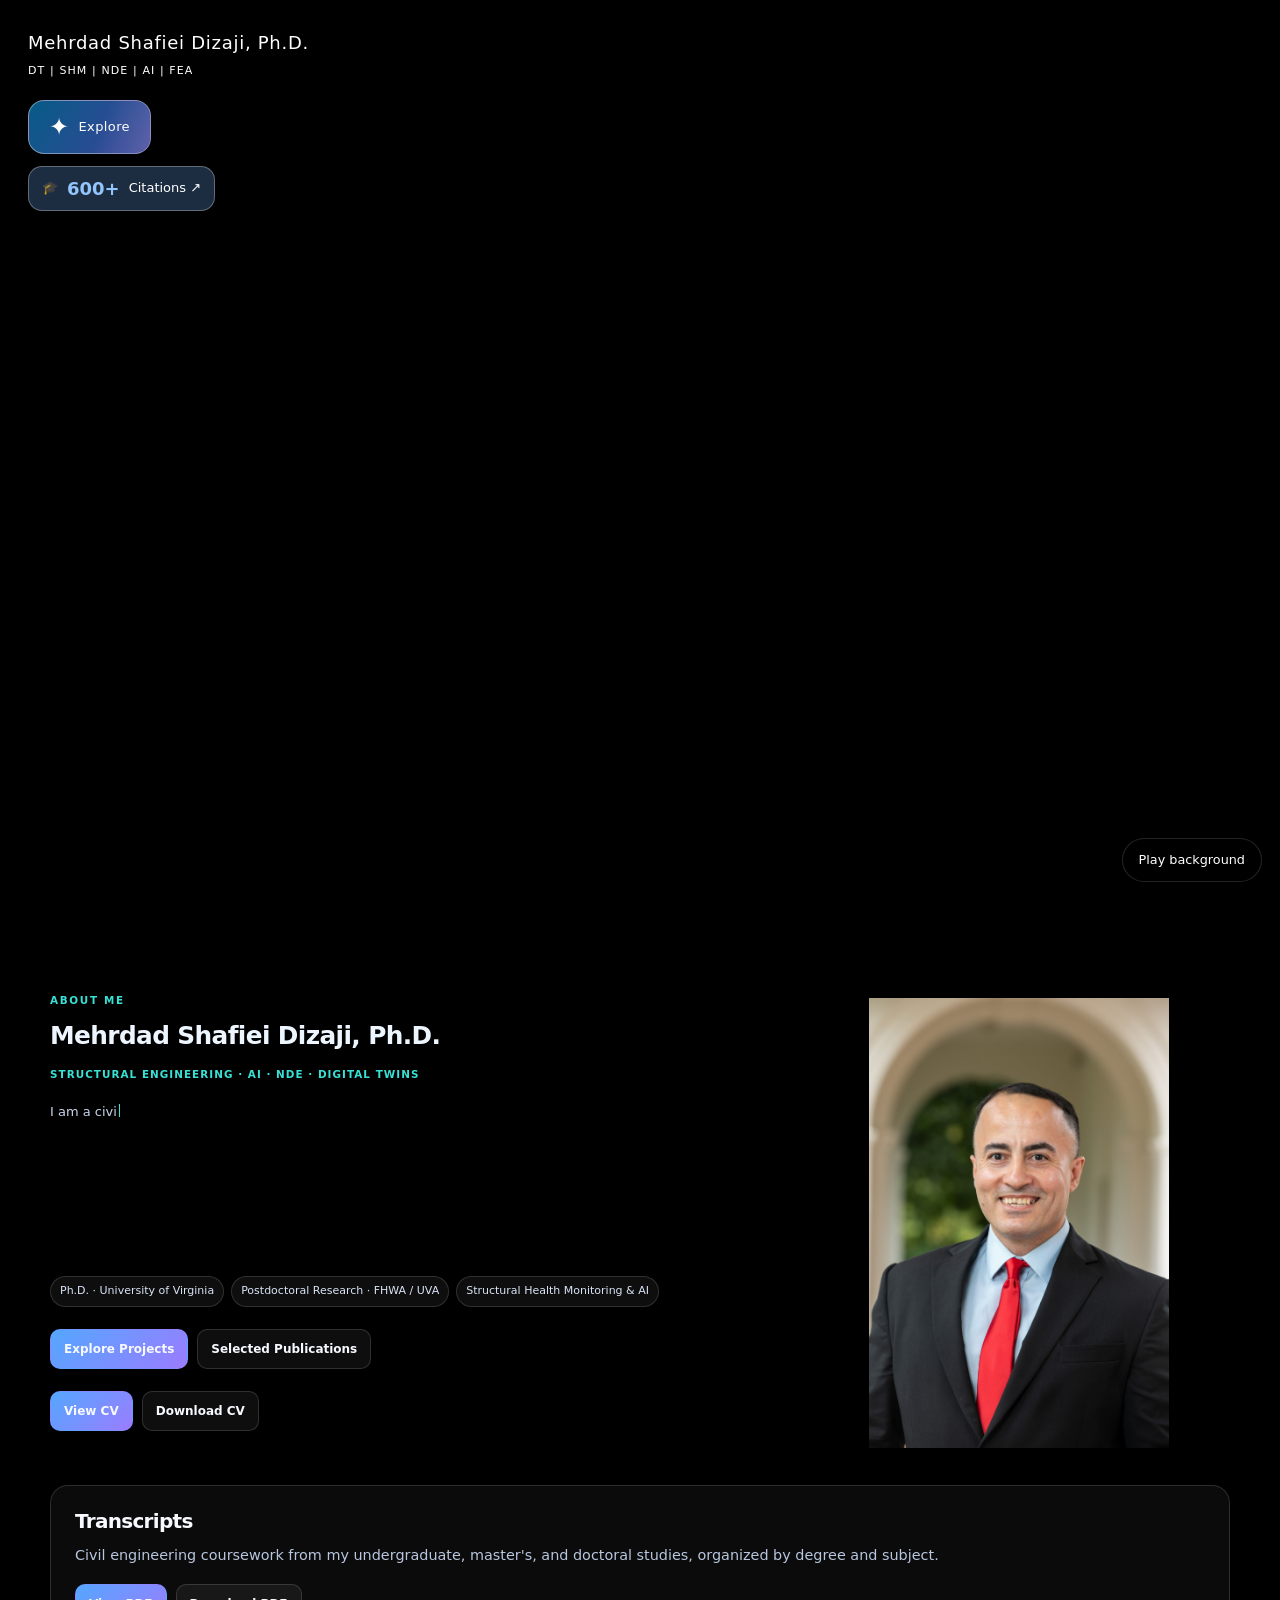
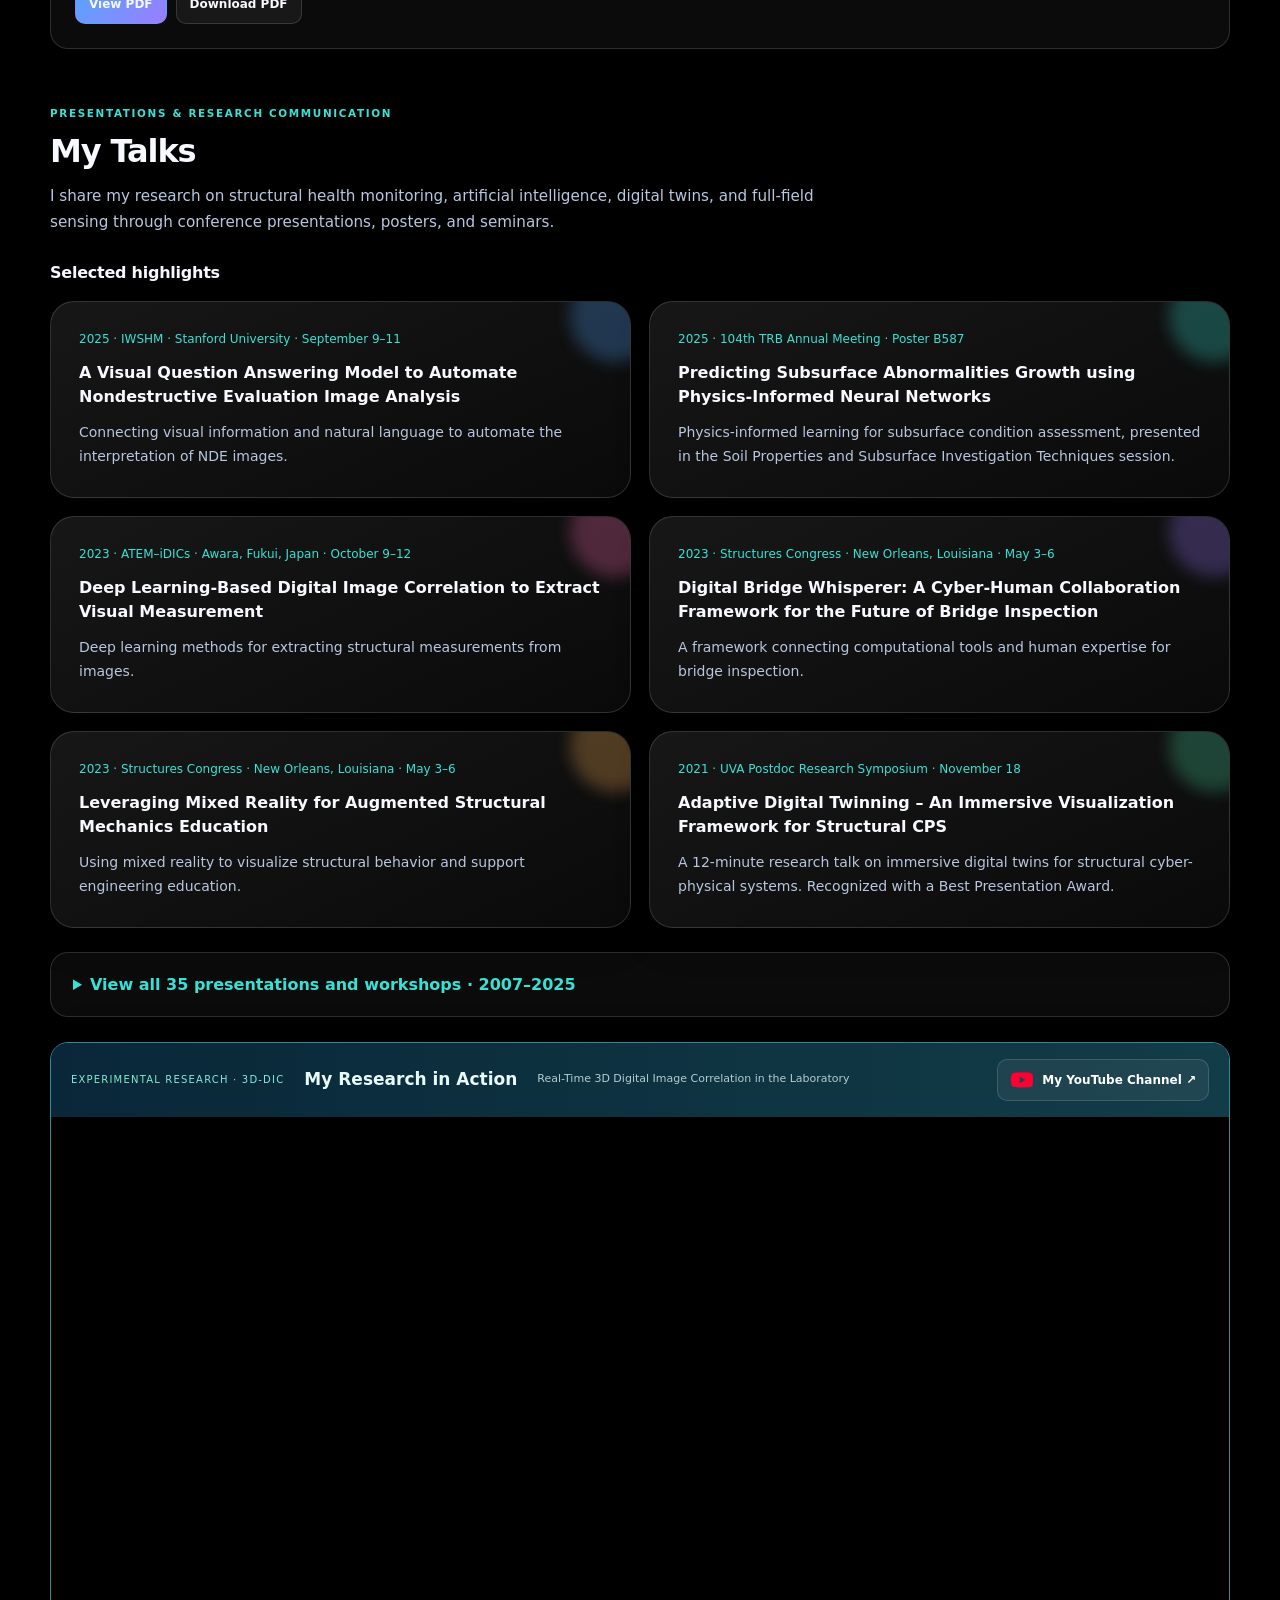
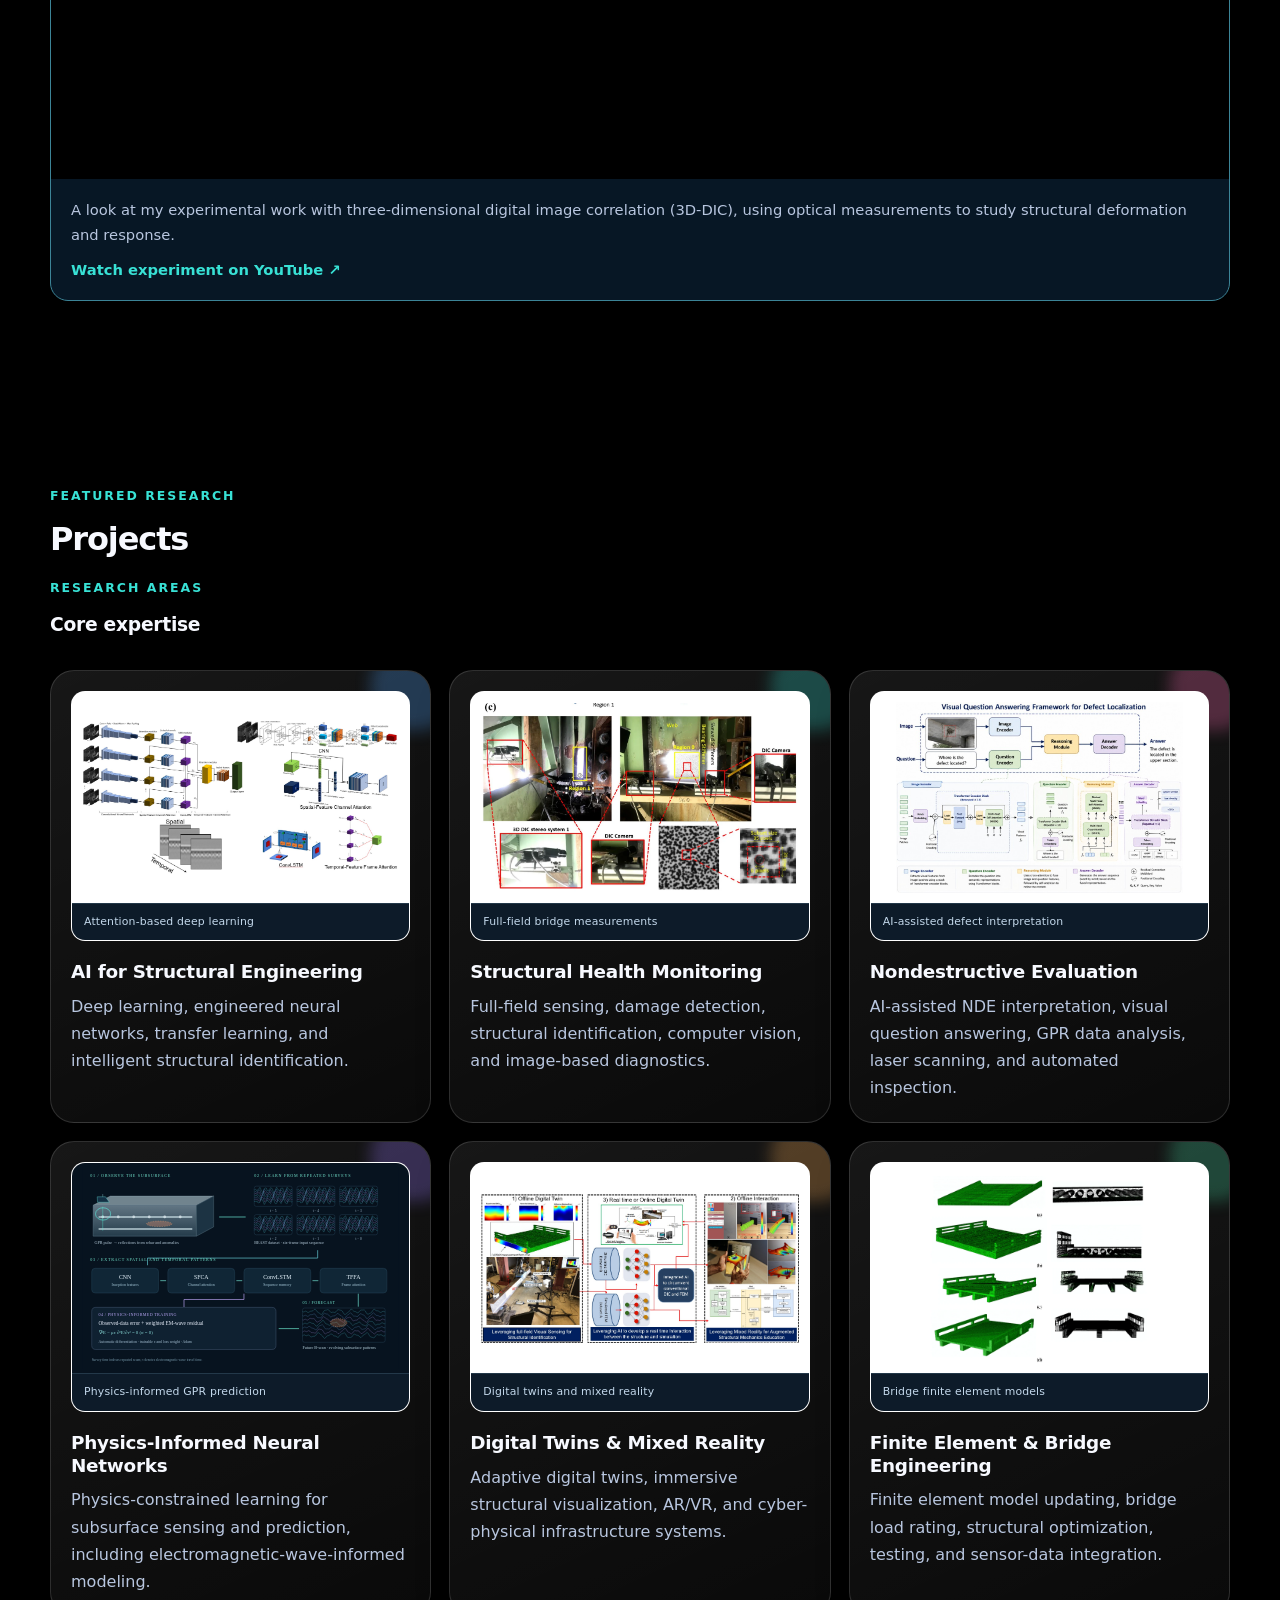
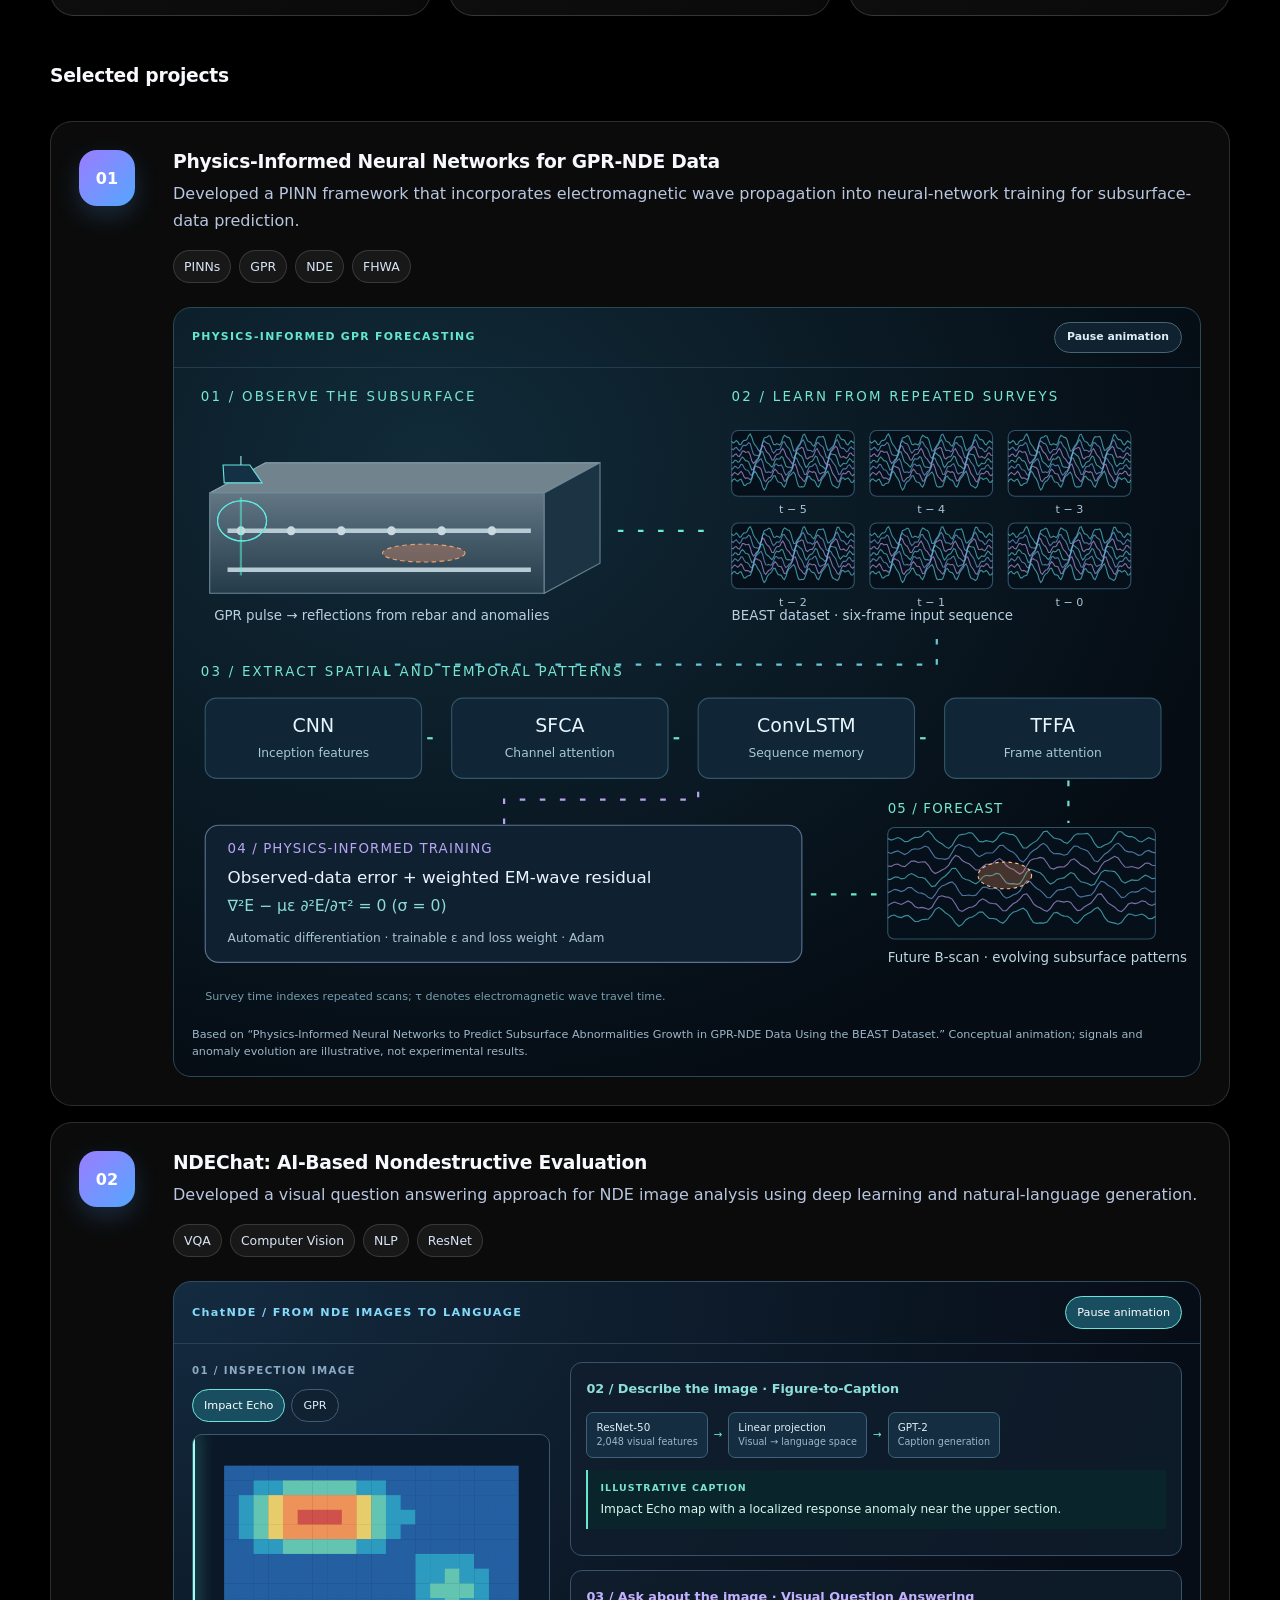
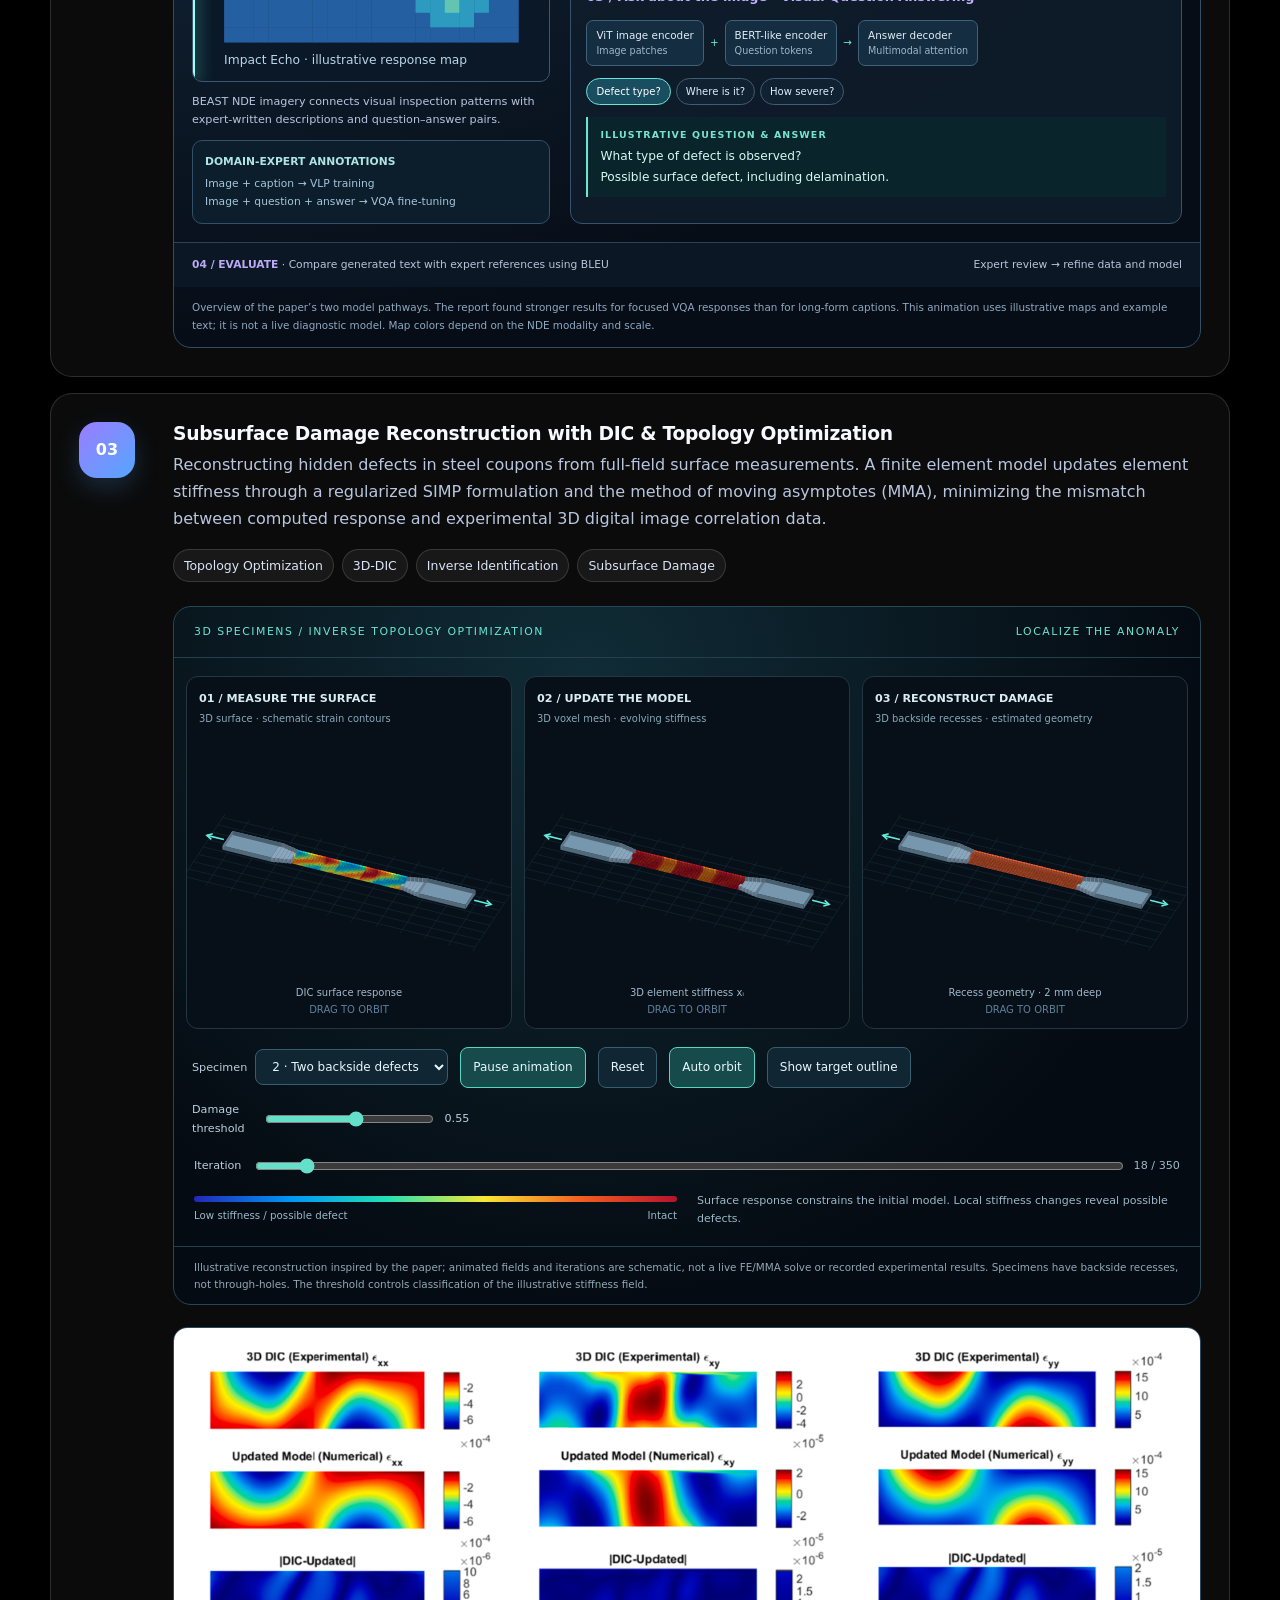
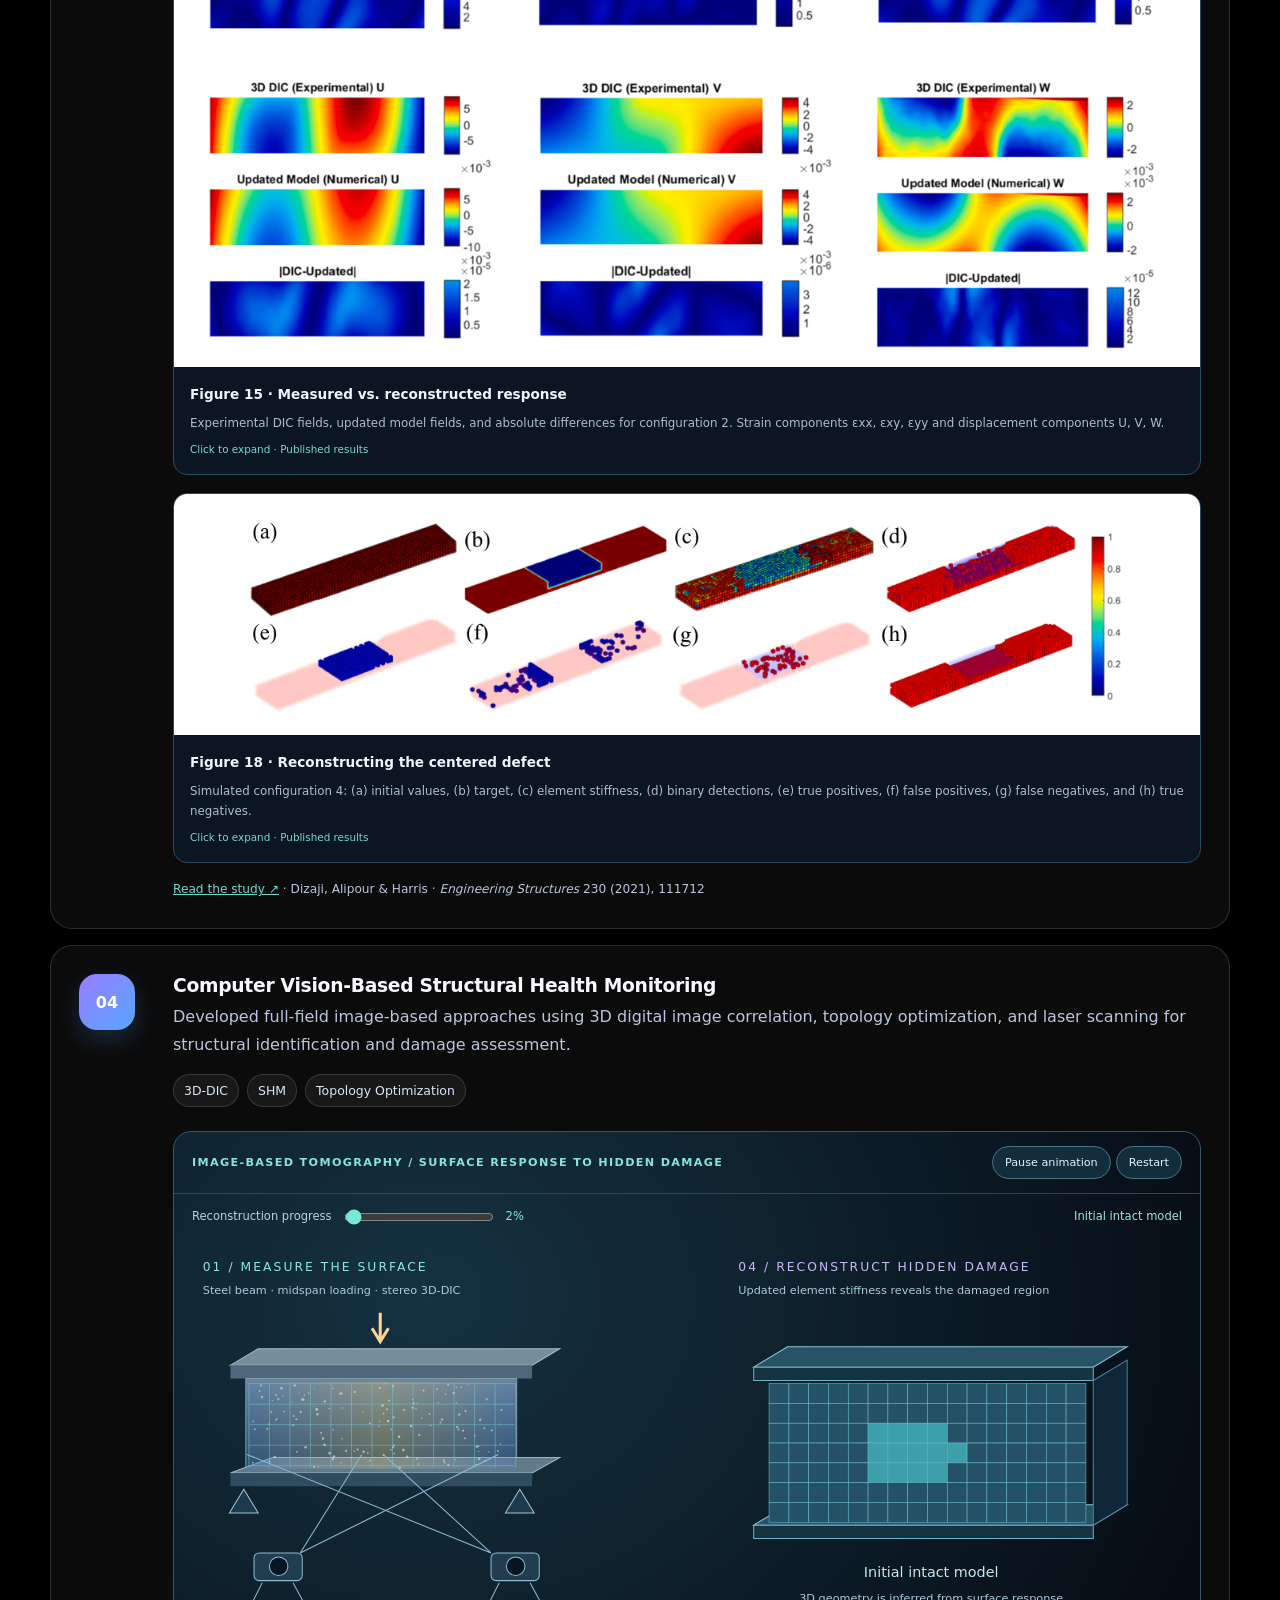
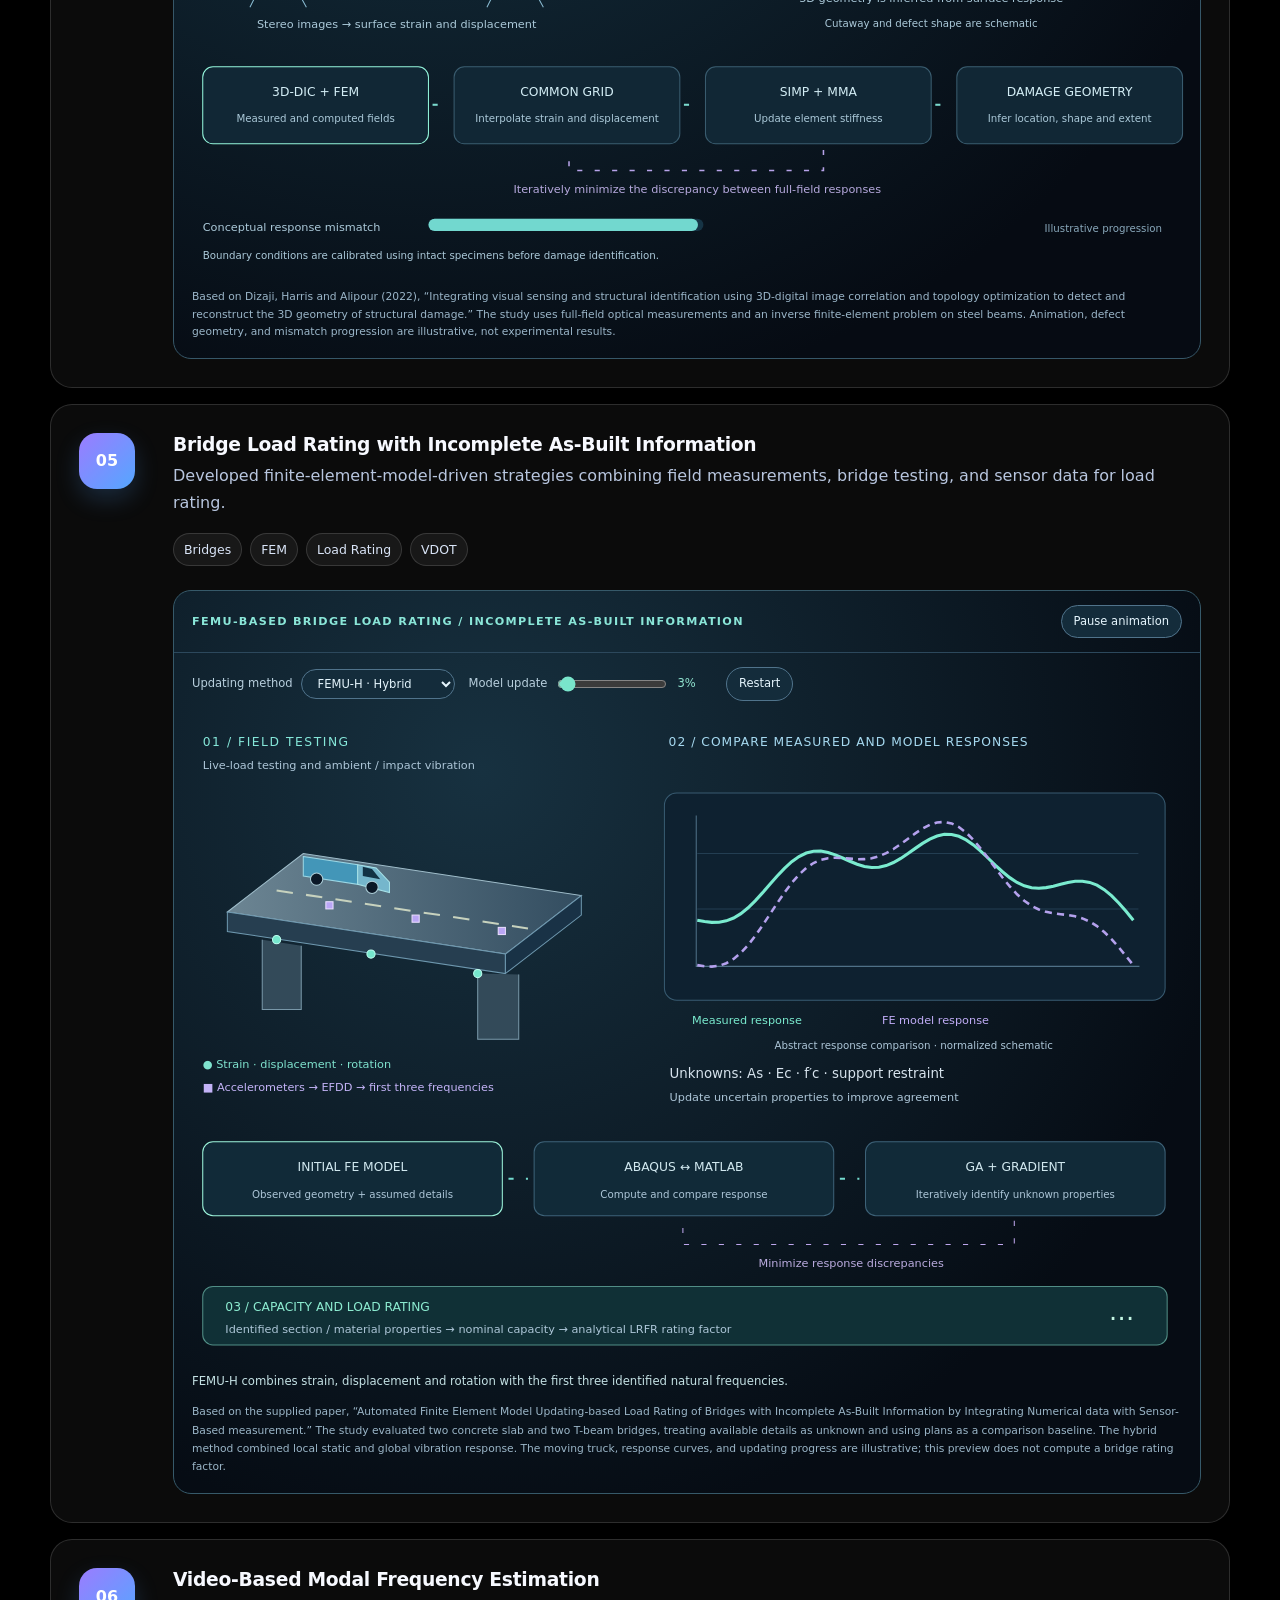
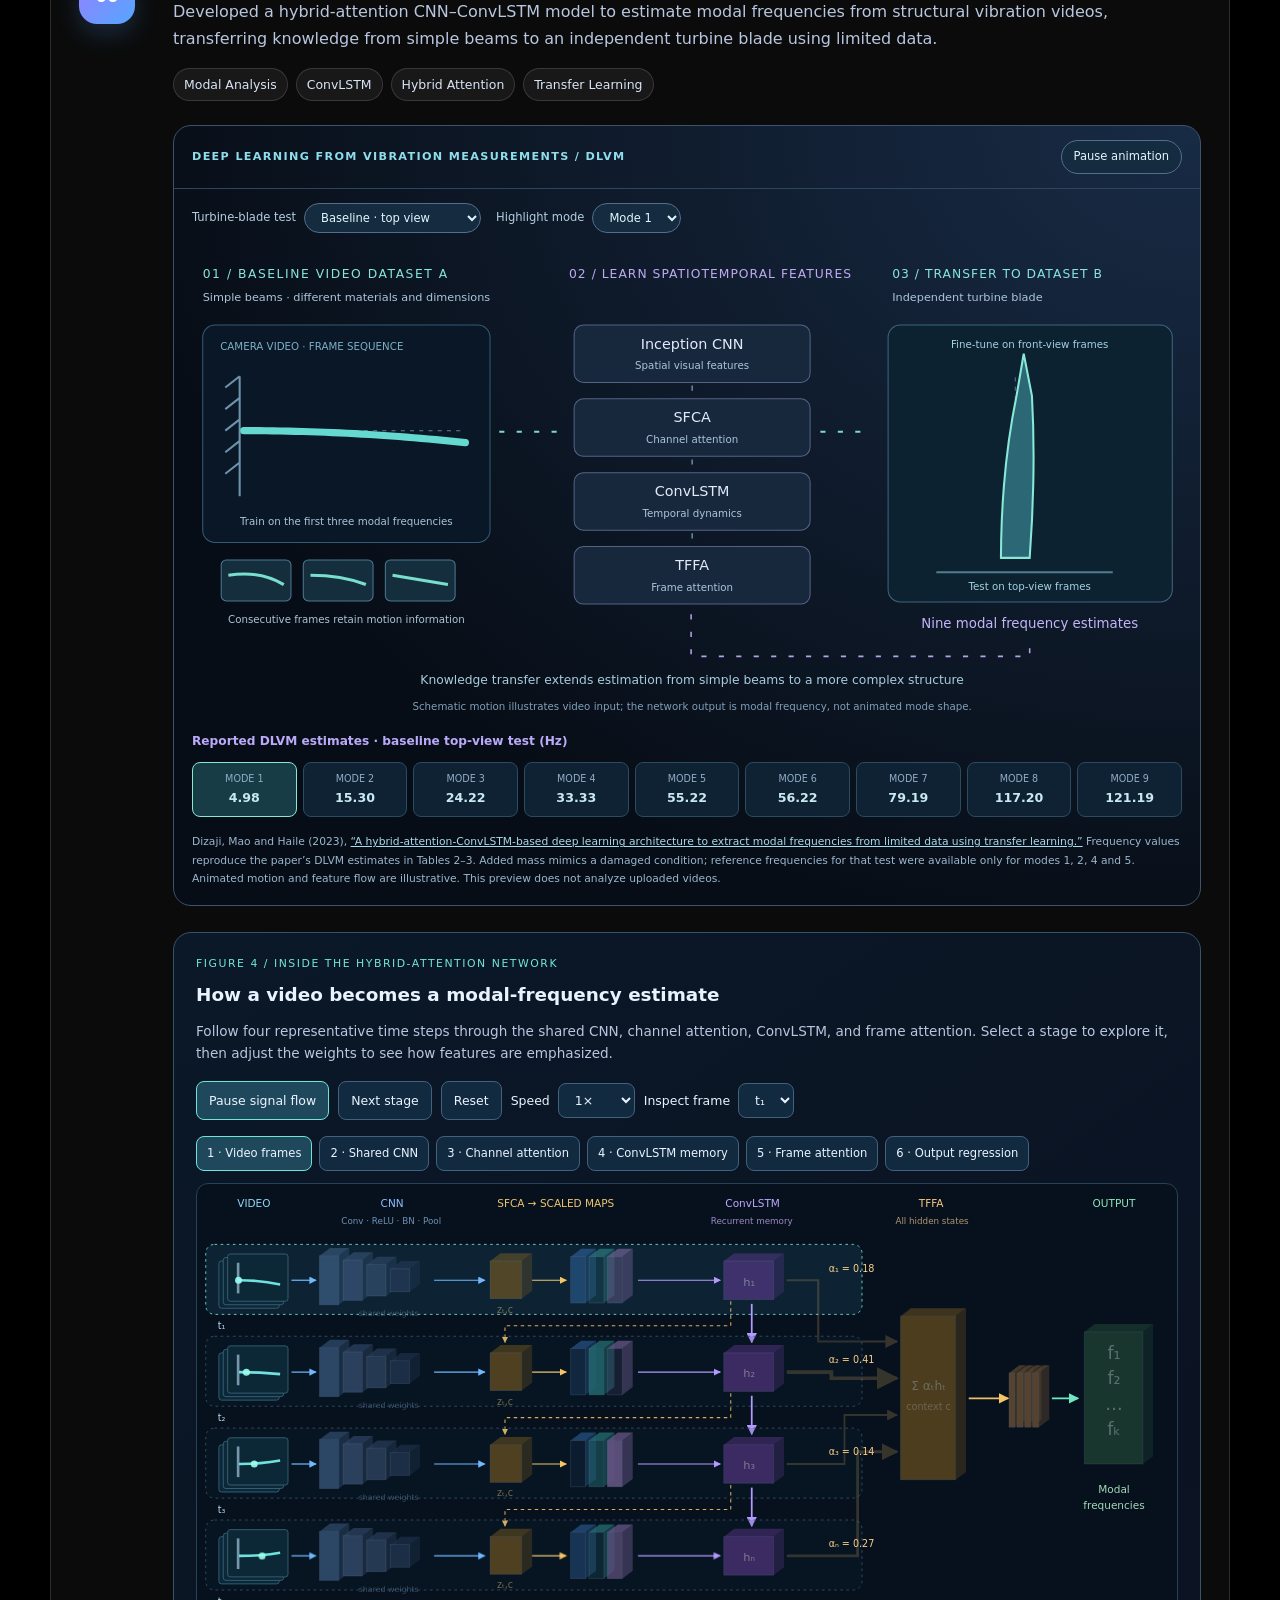
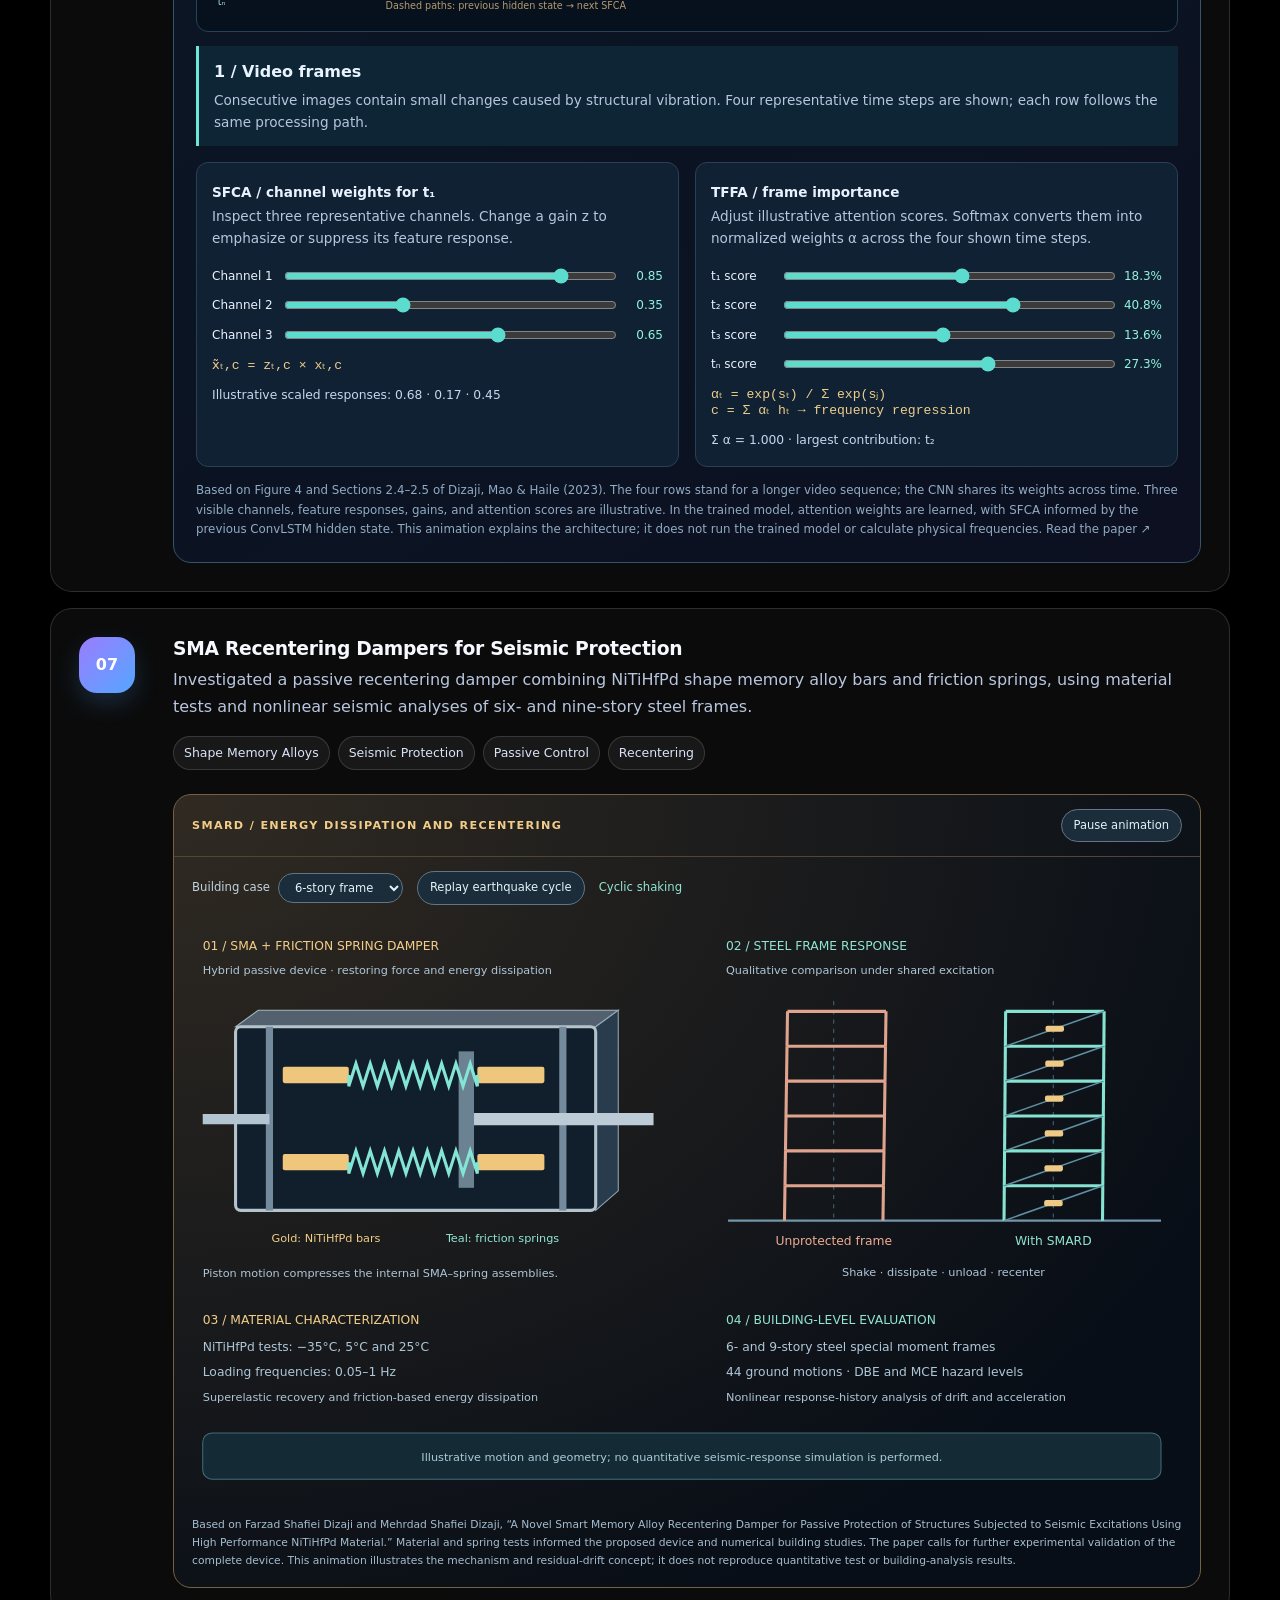
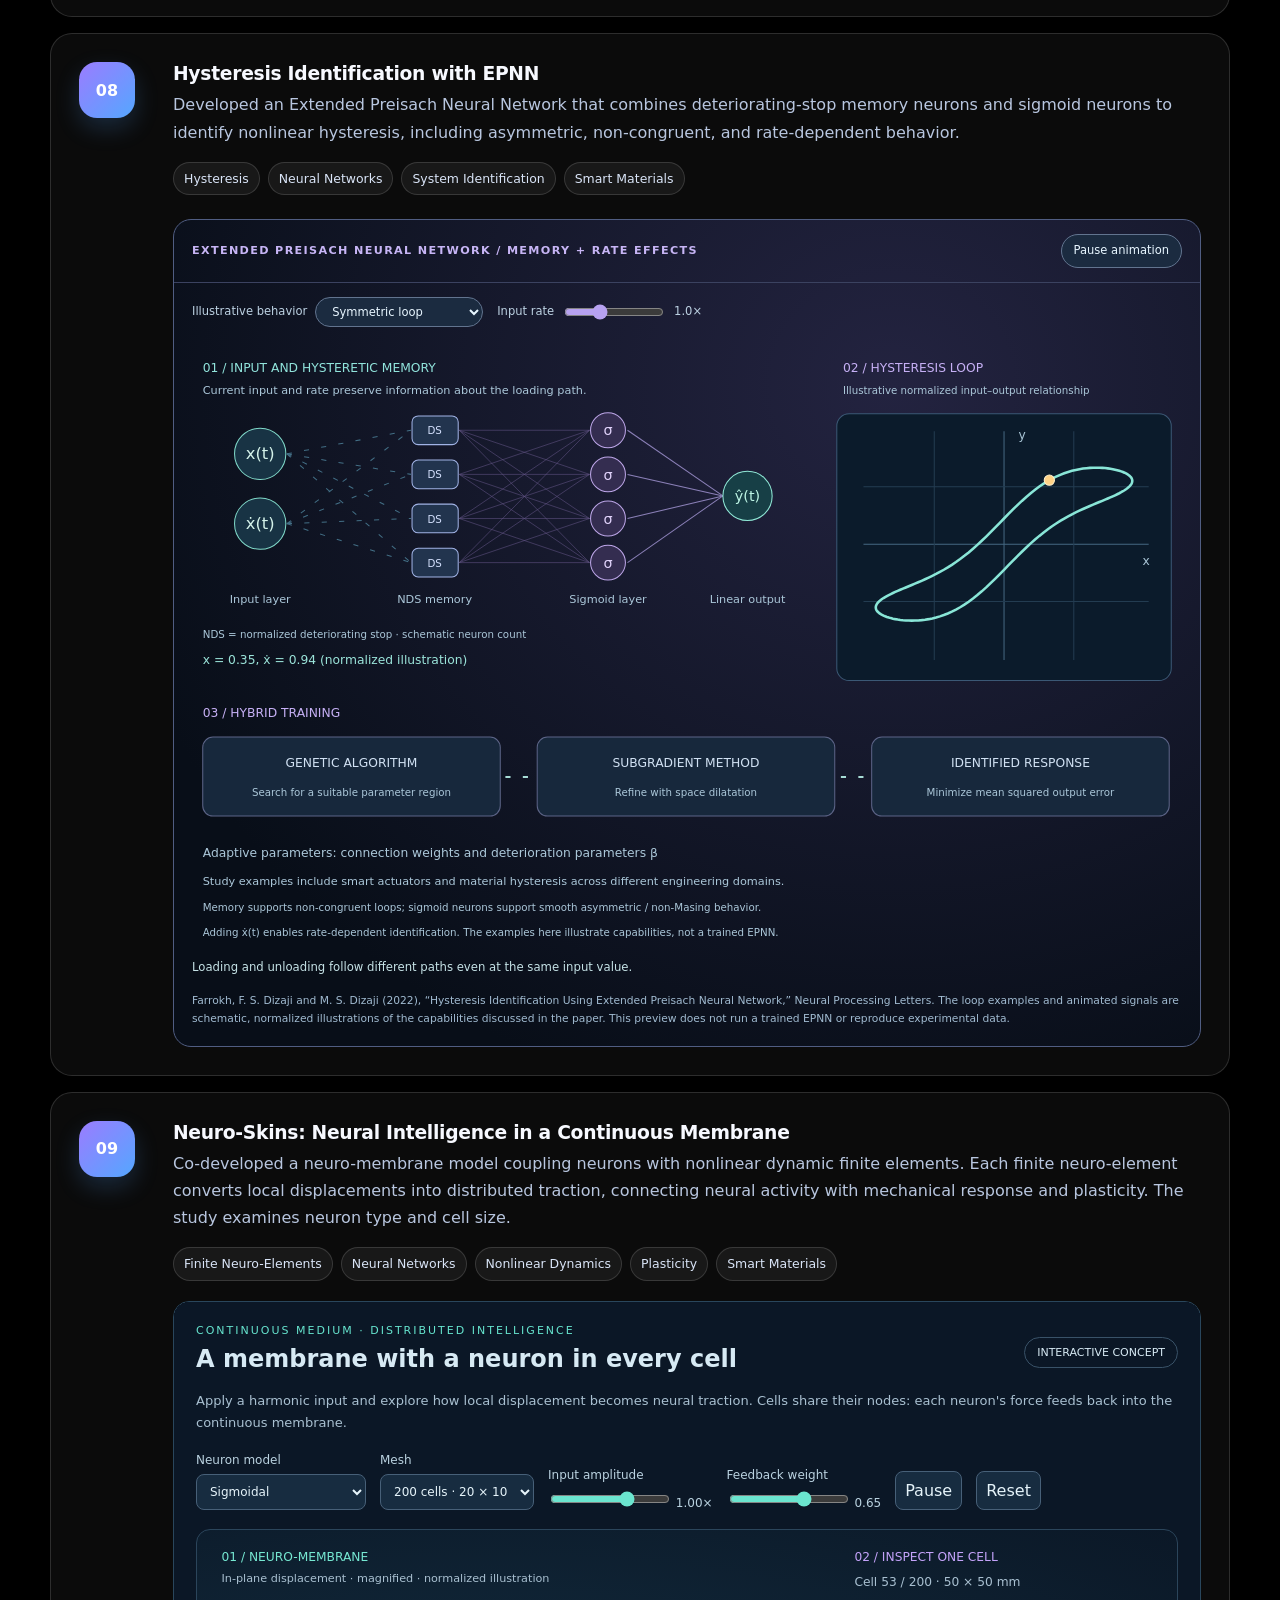
==== commit 9689b275: "Add linked Google Scholar citation badge below Explore" ====
--- a/index.html
+++ b/index.html
@@ -641,6 +641,7 @@
 
 .site-header .nav-submenus a{opacity:1}
 </style>
+<style id="scholar-citation-styles">.explore-header .scholar-citation-link{display:flex;align-items:center;gap:9px;width:max-content;margin-top:12px;padding:9px 13px;border:1px solid rgba(255,255,255,.3);border-radius:14px;background:rgba(35,53,77,.85);color:#fff;text-decoration:none;font-size:13px;line-height:1.4;pointer-events:auto;transition:background .2s,transform .2s}.explore-header .scholar-citation-link strong{color:#93c5fd;font-size:18px}.explore-header .scholar-citation-link:hover{background:rgba(52,75,108,.95);transform:translateY(-2px)}</style>
 <style id="explore-navigation-styles">
 .site-header.explore-header{background:transparent;border:0;backdrop-filter:none;-webkit-backdrop-filter:none;pointer-events:none}
 .explore-header .explore-shell{width:min(490px,calc(100% - 56px));max-width:none;margin:30px 0 0 28px;padding:0}
@@ -708,6 +709,7 @@
     <p class="homepage-name"><span>Mehrdad Shafiei Dizaji, Ph.D.</span><span class="homepage-specialties">DT | SHM | NDE | AI | FEA</span></p>
     <div class="explore-menu">
       <button class="explore-trigger" type="button" aria-expanded="false" aria-controls="explore-navigation"><span class="explore-sparkle" aria-hidden="true">✦</span><span>Explore</span></button>
+      <a class="scholar-citation-link" href="https://scholar.google.com/citations?user=duLh0FEAAAAJ&amp;hl=en" target="_blank" rel="noopener noreferrer" aria-label="View Google Scholar citations" title="View Google Scholar profile"><span aria-hidden="true">🎓</span><strong>600+</strong><span>Citations ↗</span></a>
       <div class="explore-panel-wrap" id="explore-navigation" hidden>
         <div class="explore-panel"><nav aria-label="Main navigation">
         <a data-submenu="nav-sub-about" aria-controls="nav-sub-about" aria-expanded="false" href="#about"><svg class="nav-picture" viewBox="0 0 48 48" fill="none" stroke="currentColor" stroke-width="1.8" stroke-linecap="round" stroke-linejoin="round" aria-hidden="true"><rect class="nav-icon-tile" x="0.5" y="0.5" width="47" height="47" rx="13" stroke="none"/><circle cx="24" cy="16" r="7"/><path d="M10 40v-4c0-7 6-11 14-11s14 4 14 11v4"/><path d="M18 39h12"/></svg><span>About me</span></a>
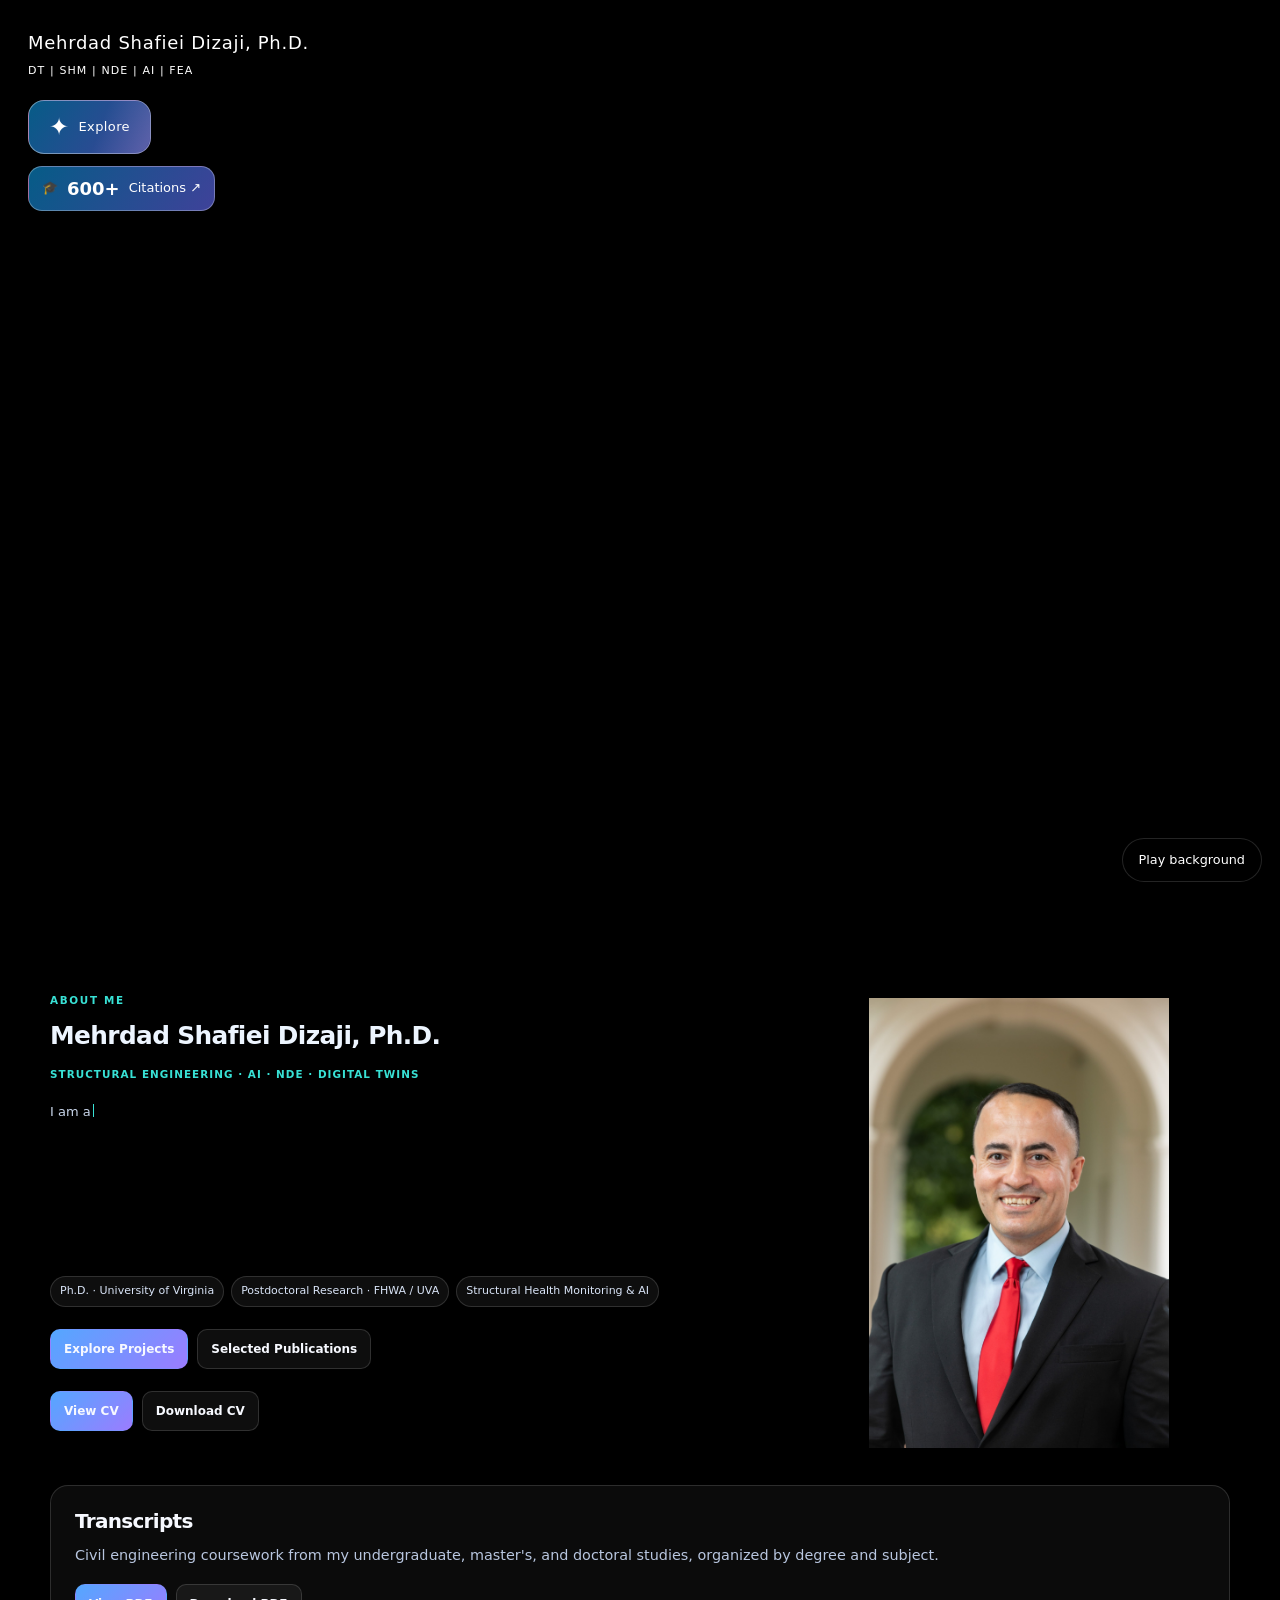
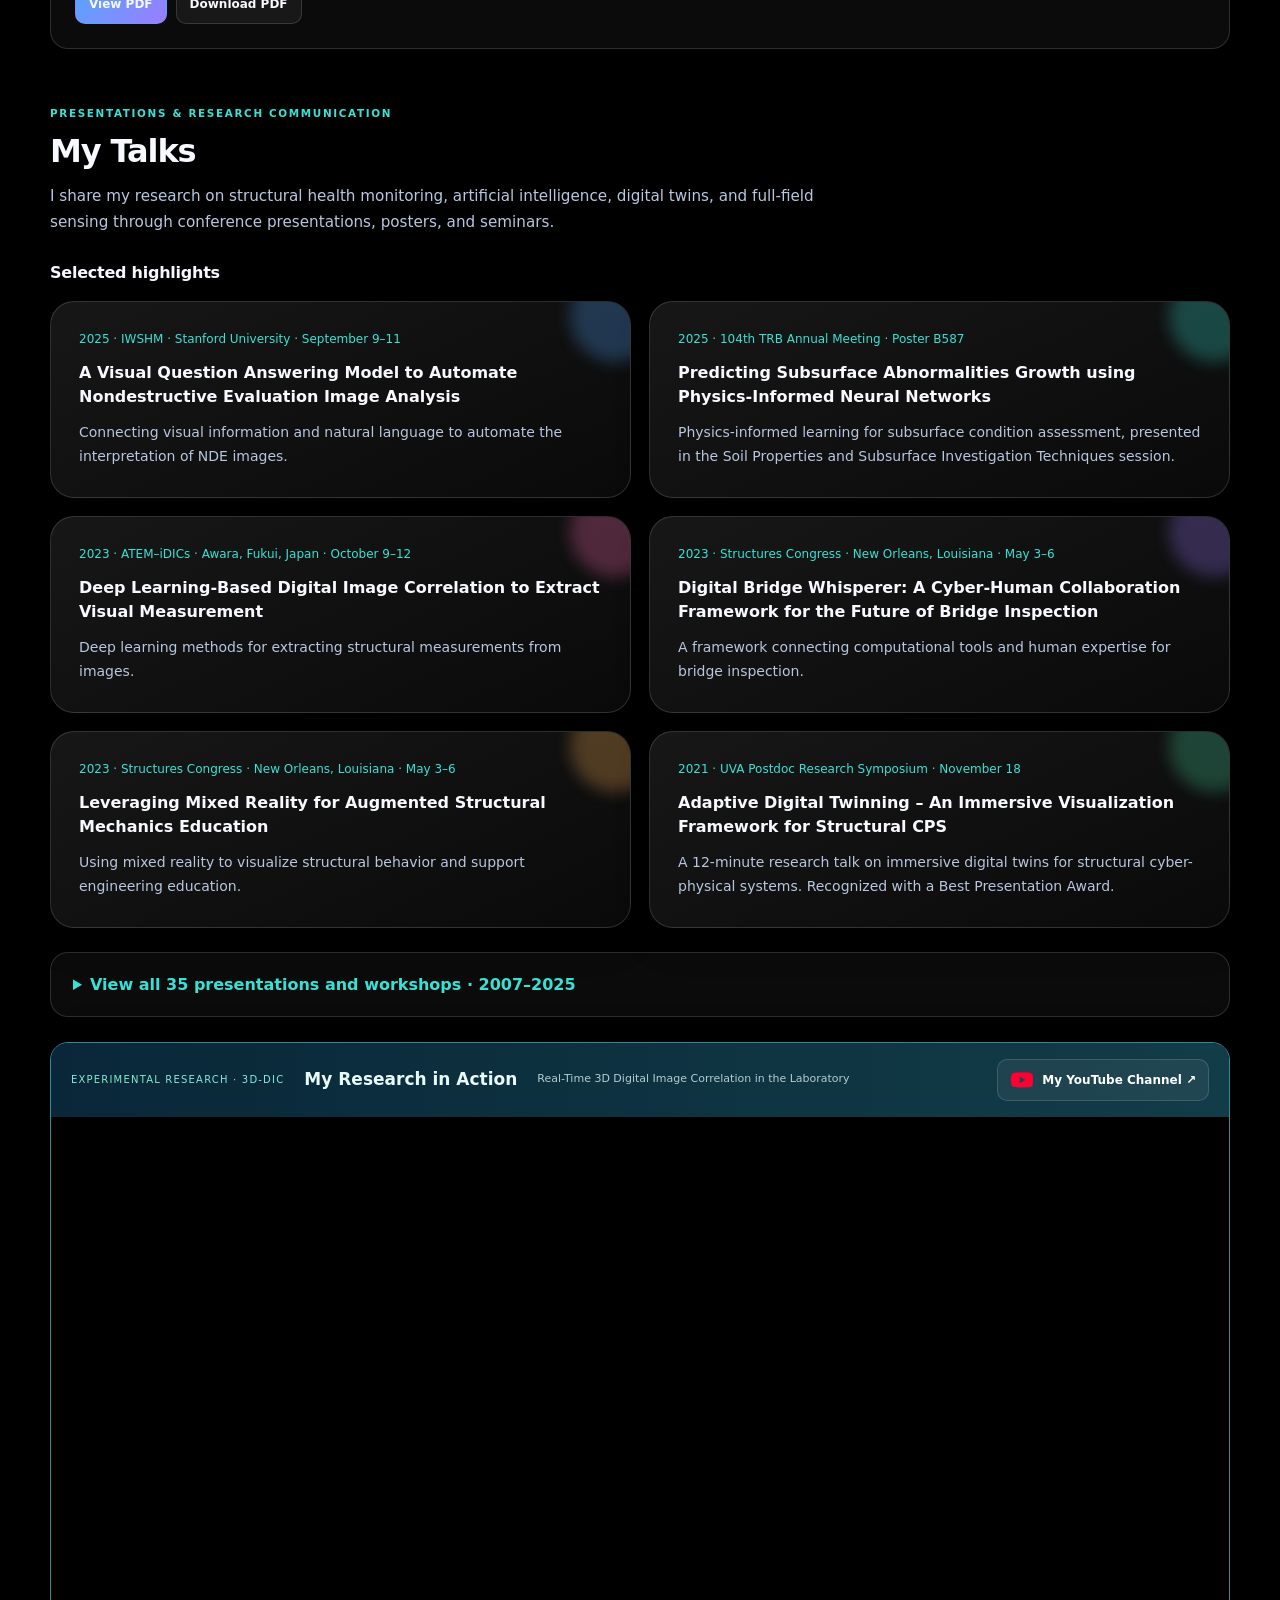
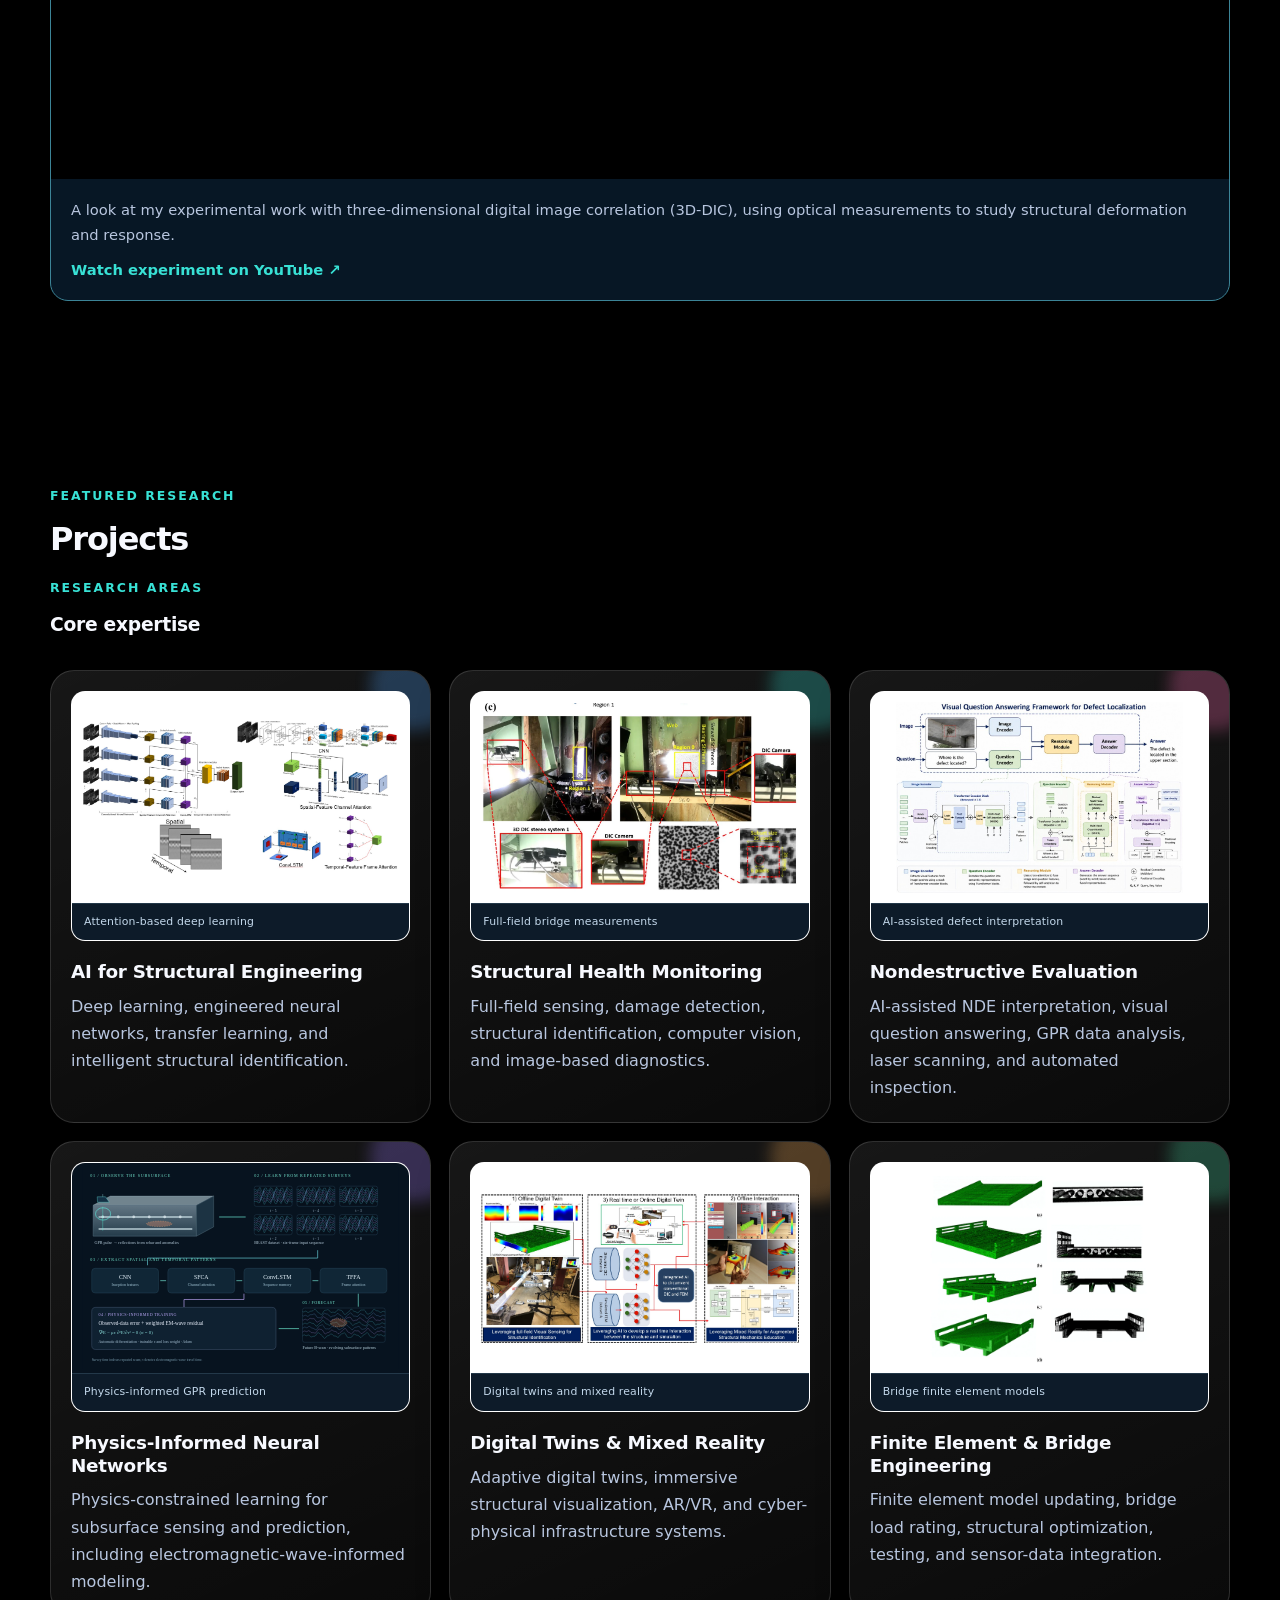
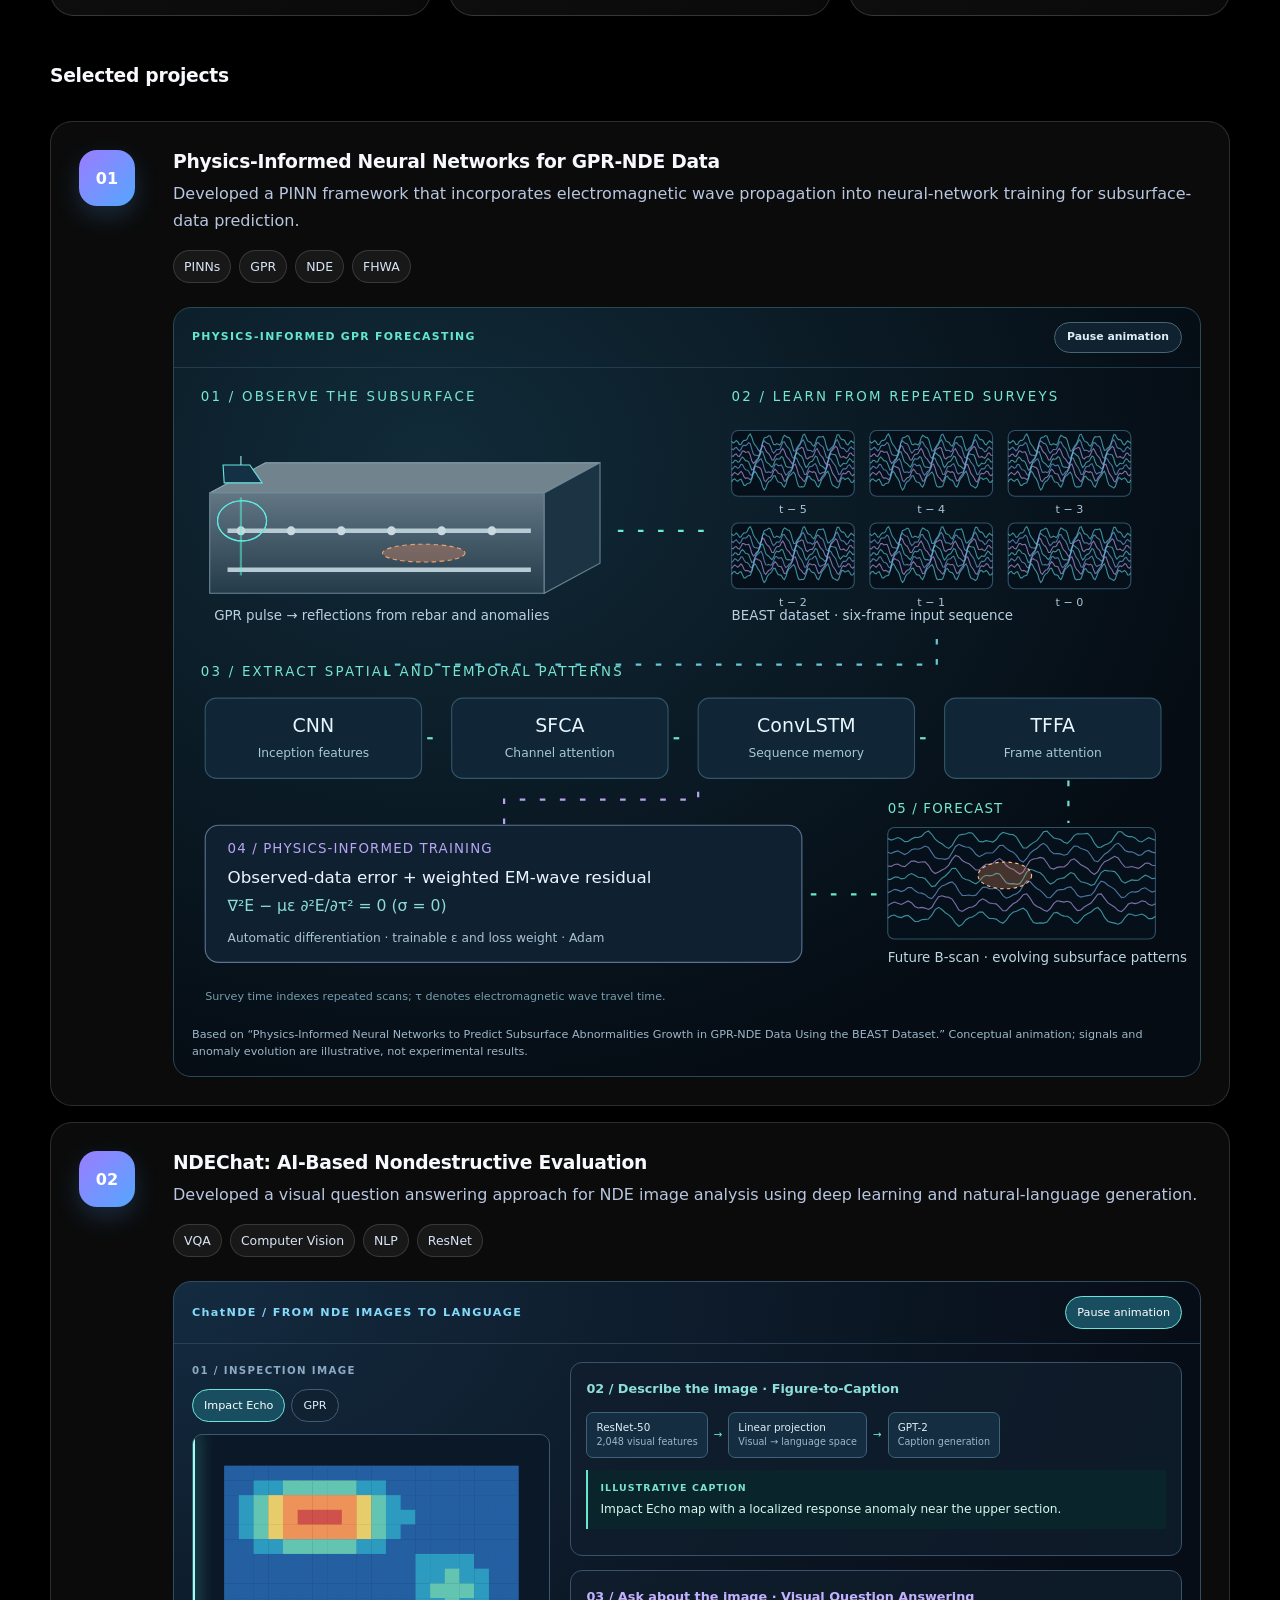
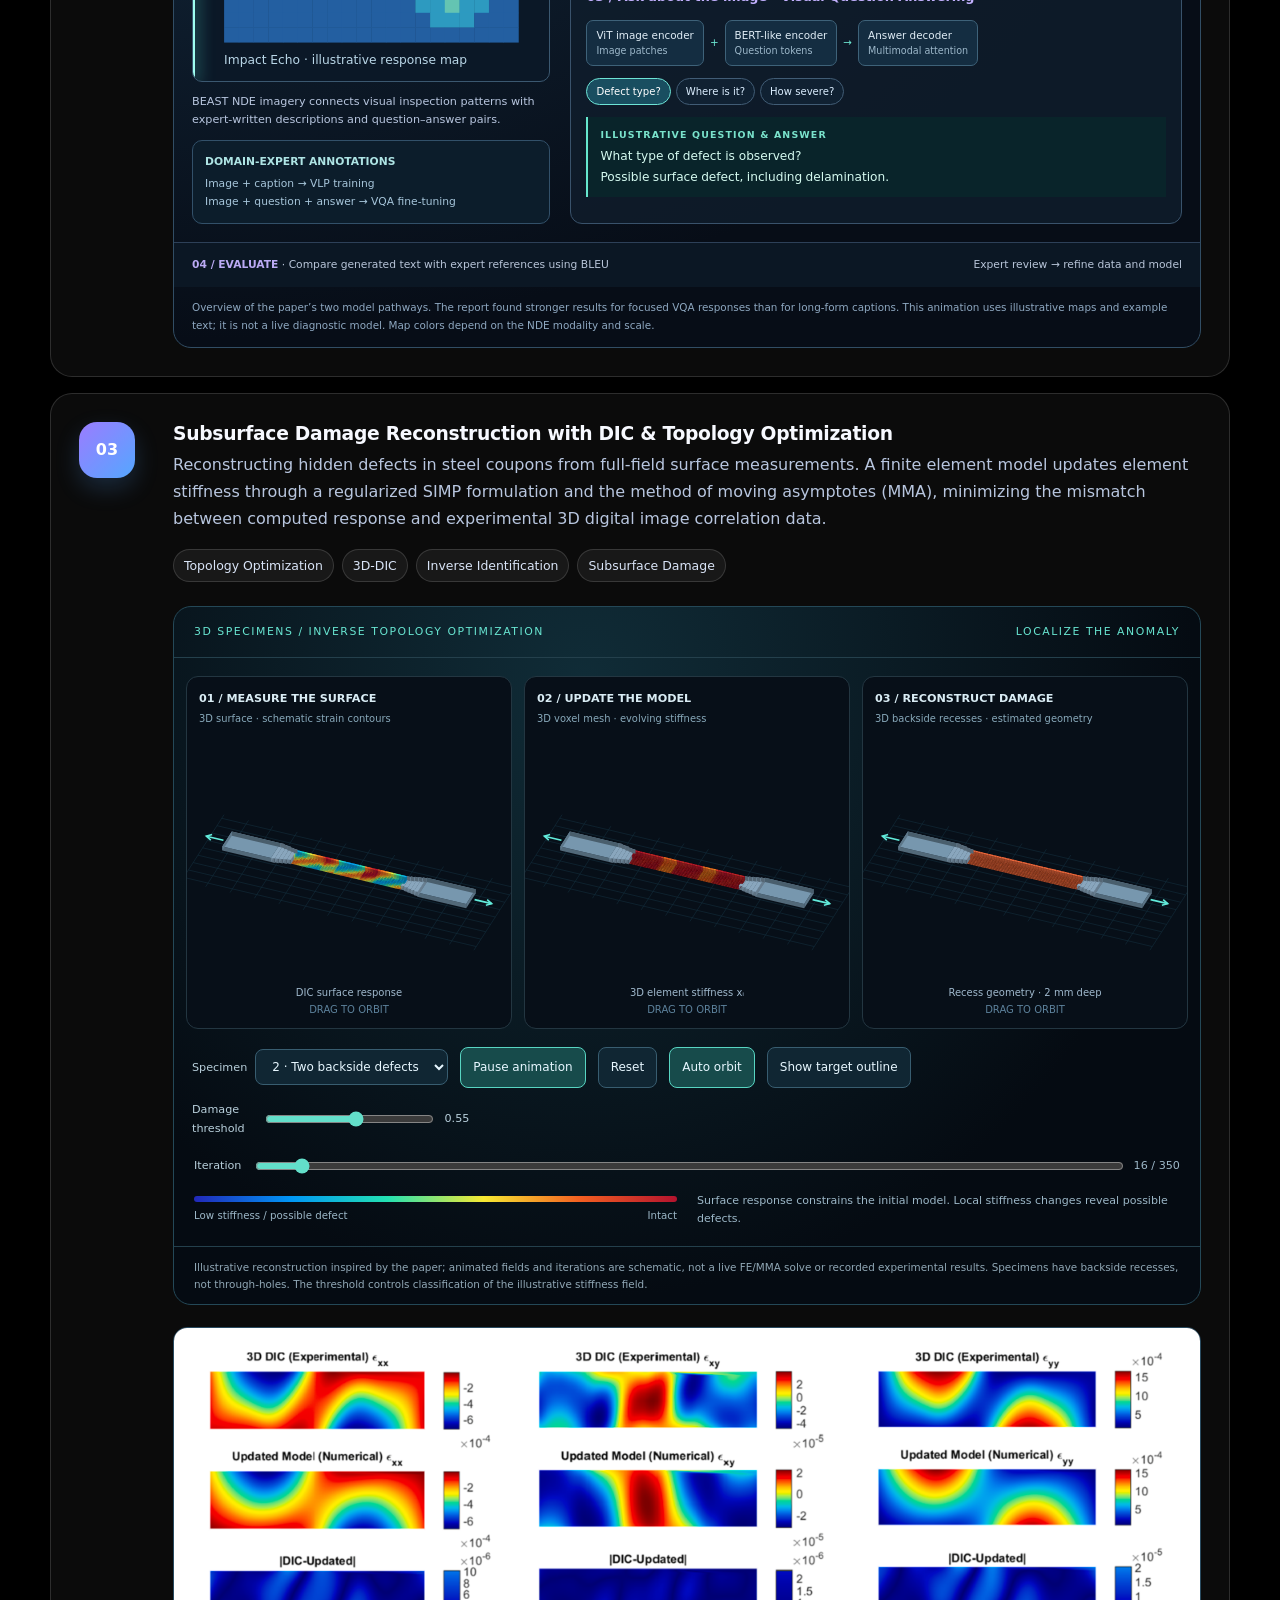
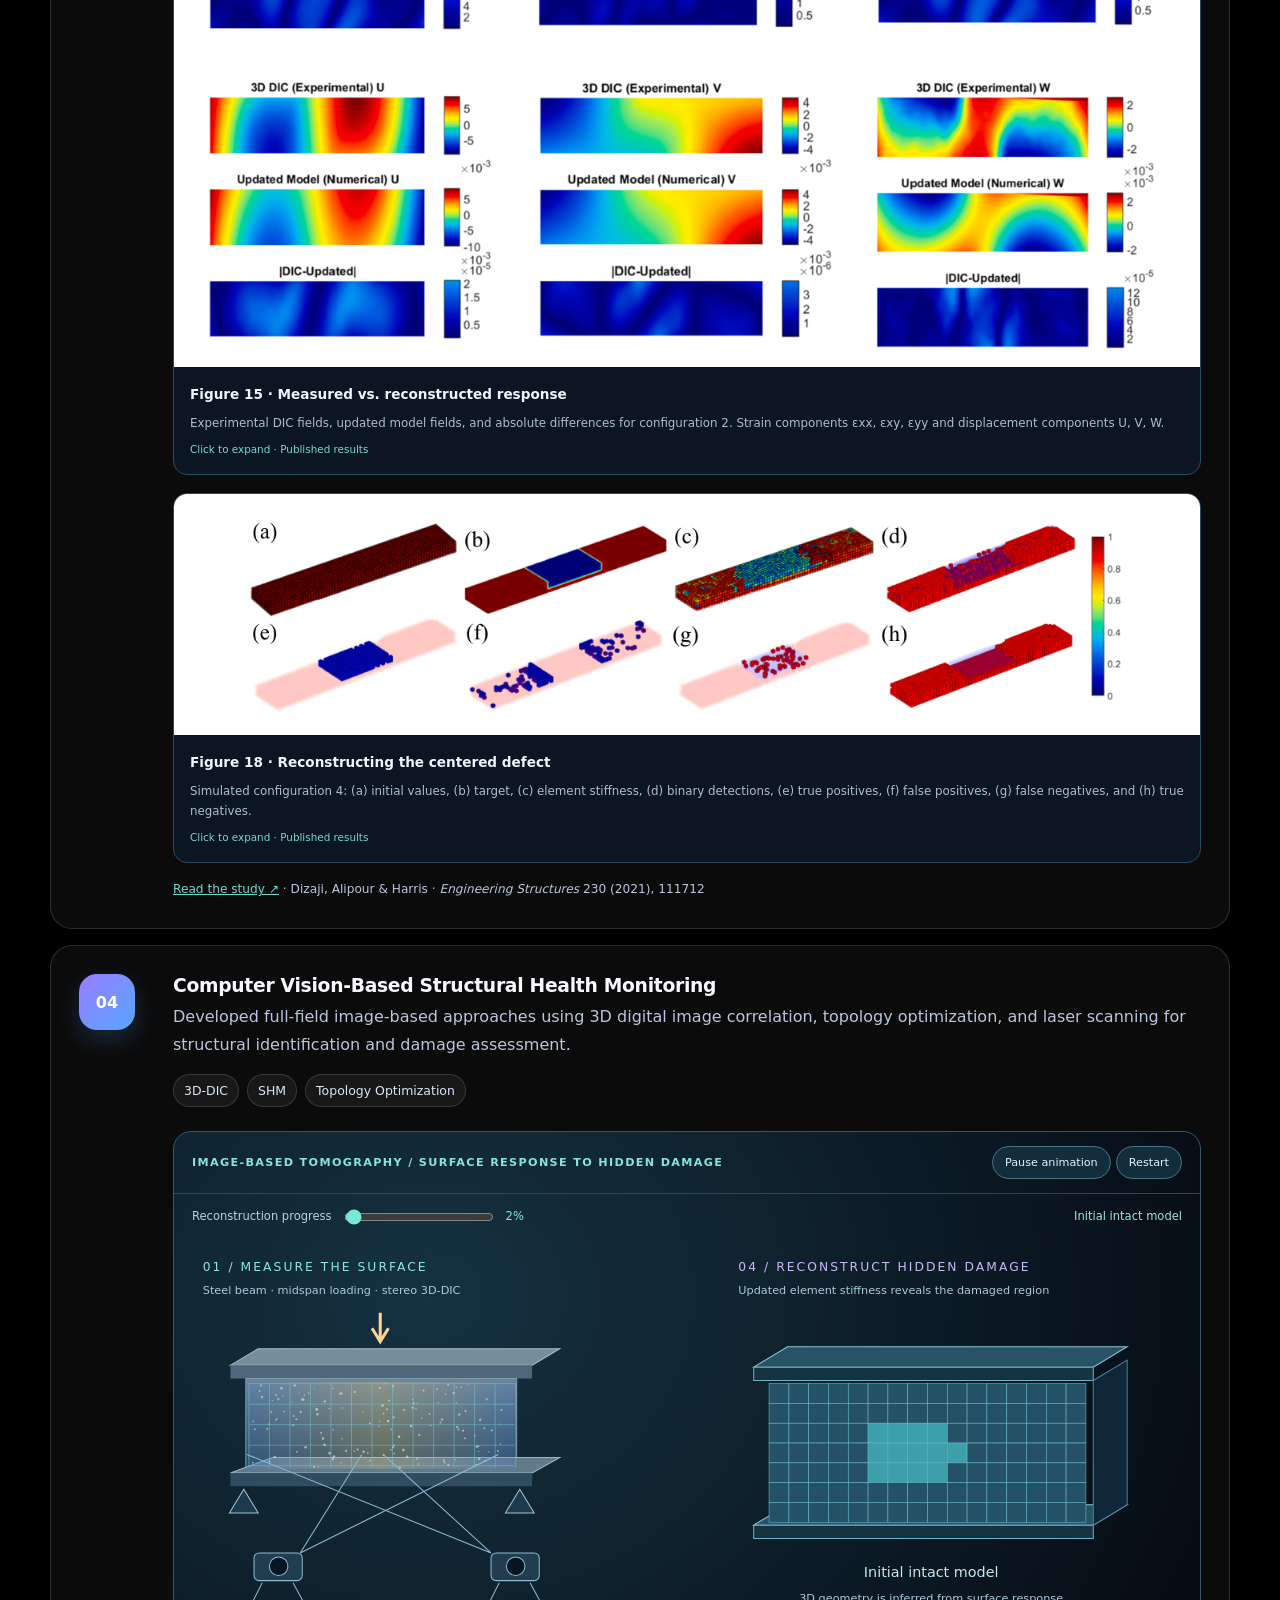
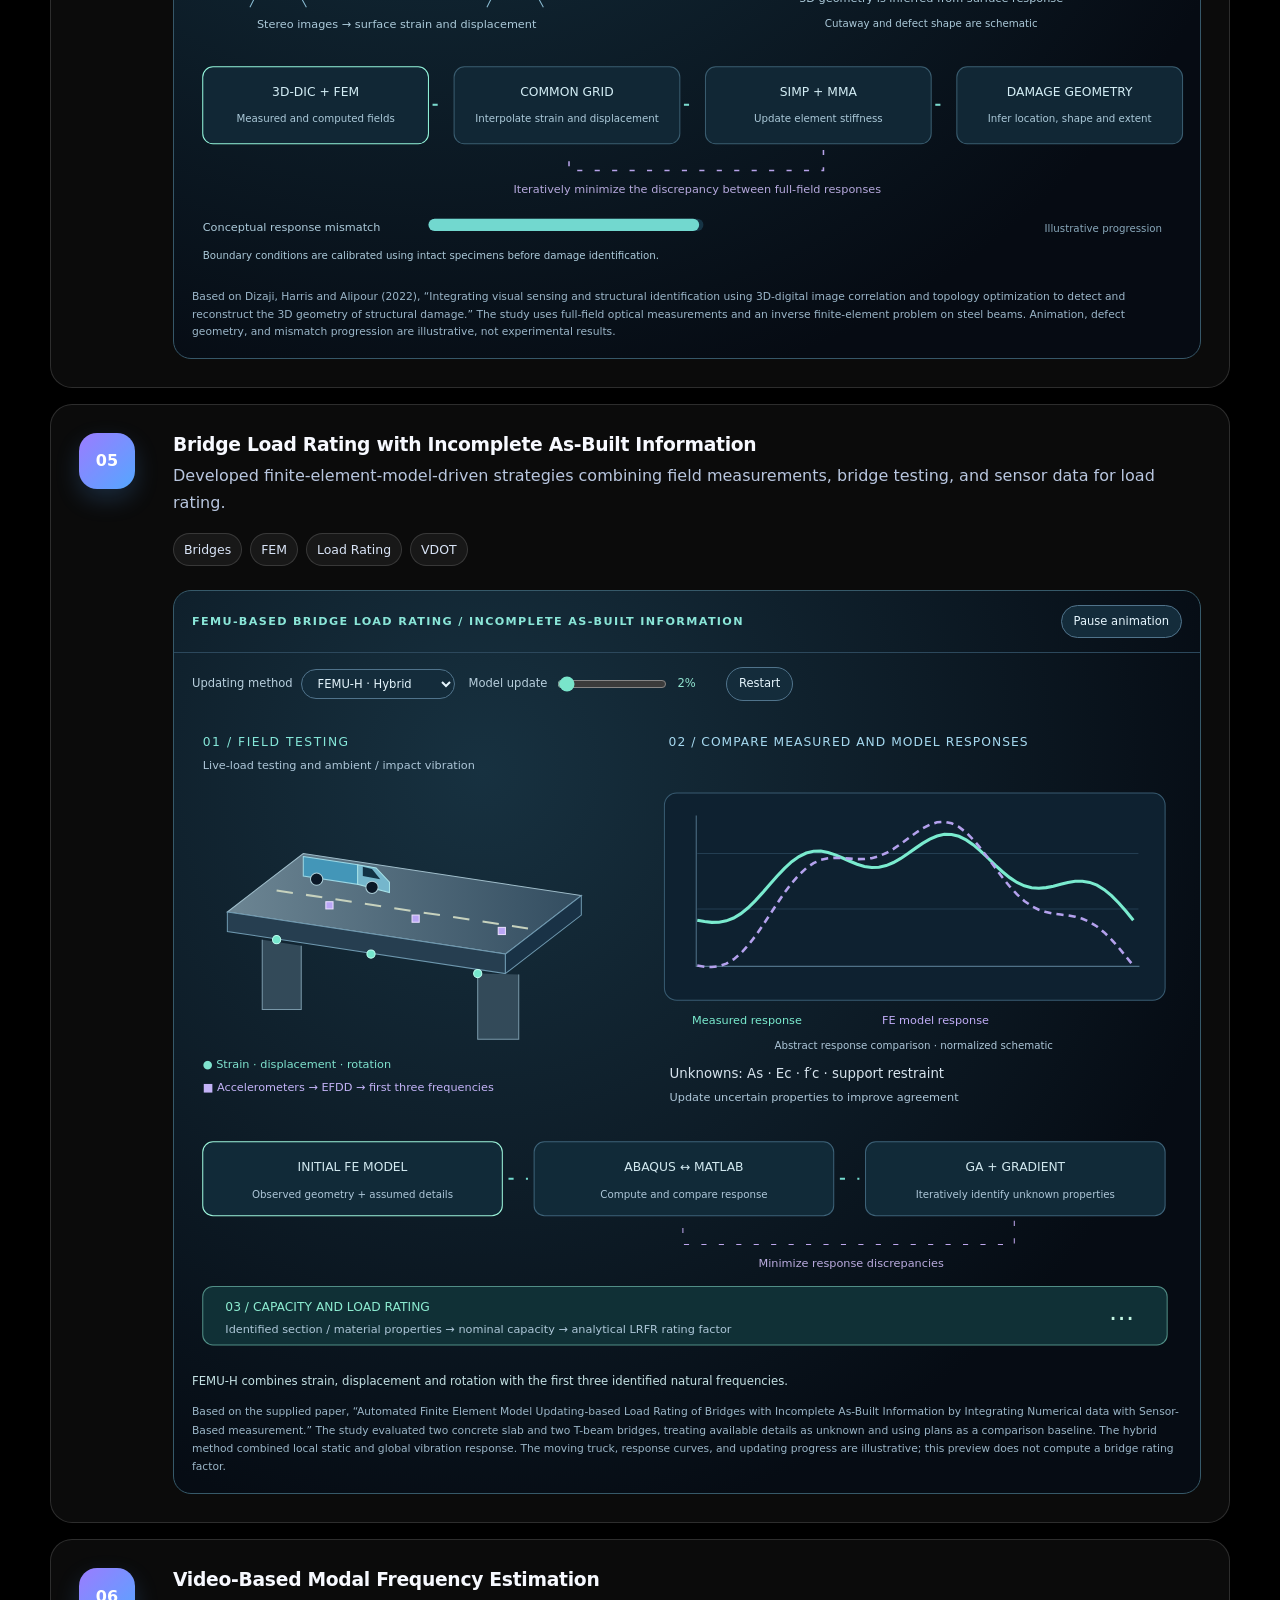
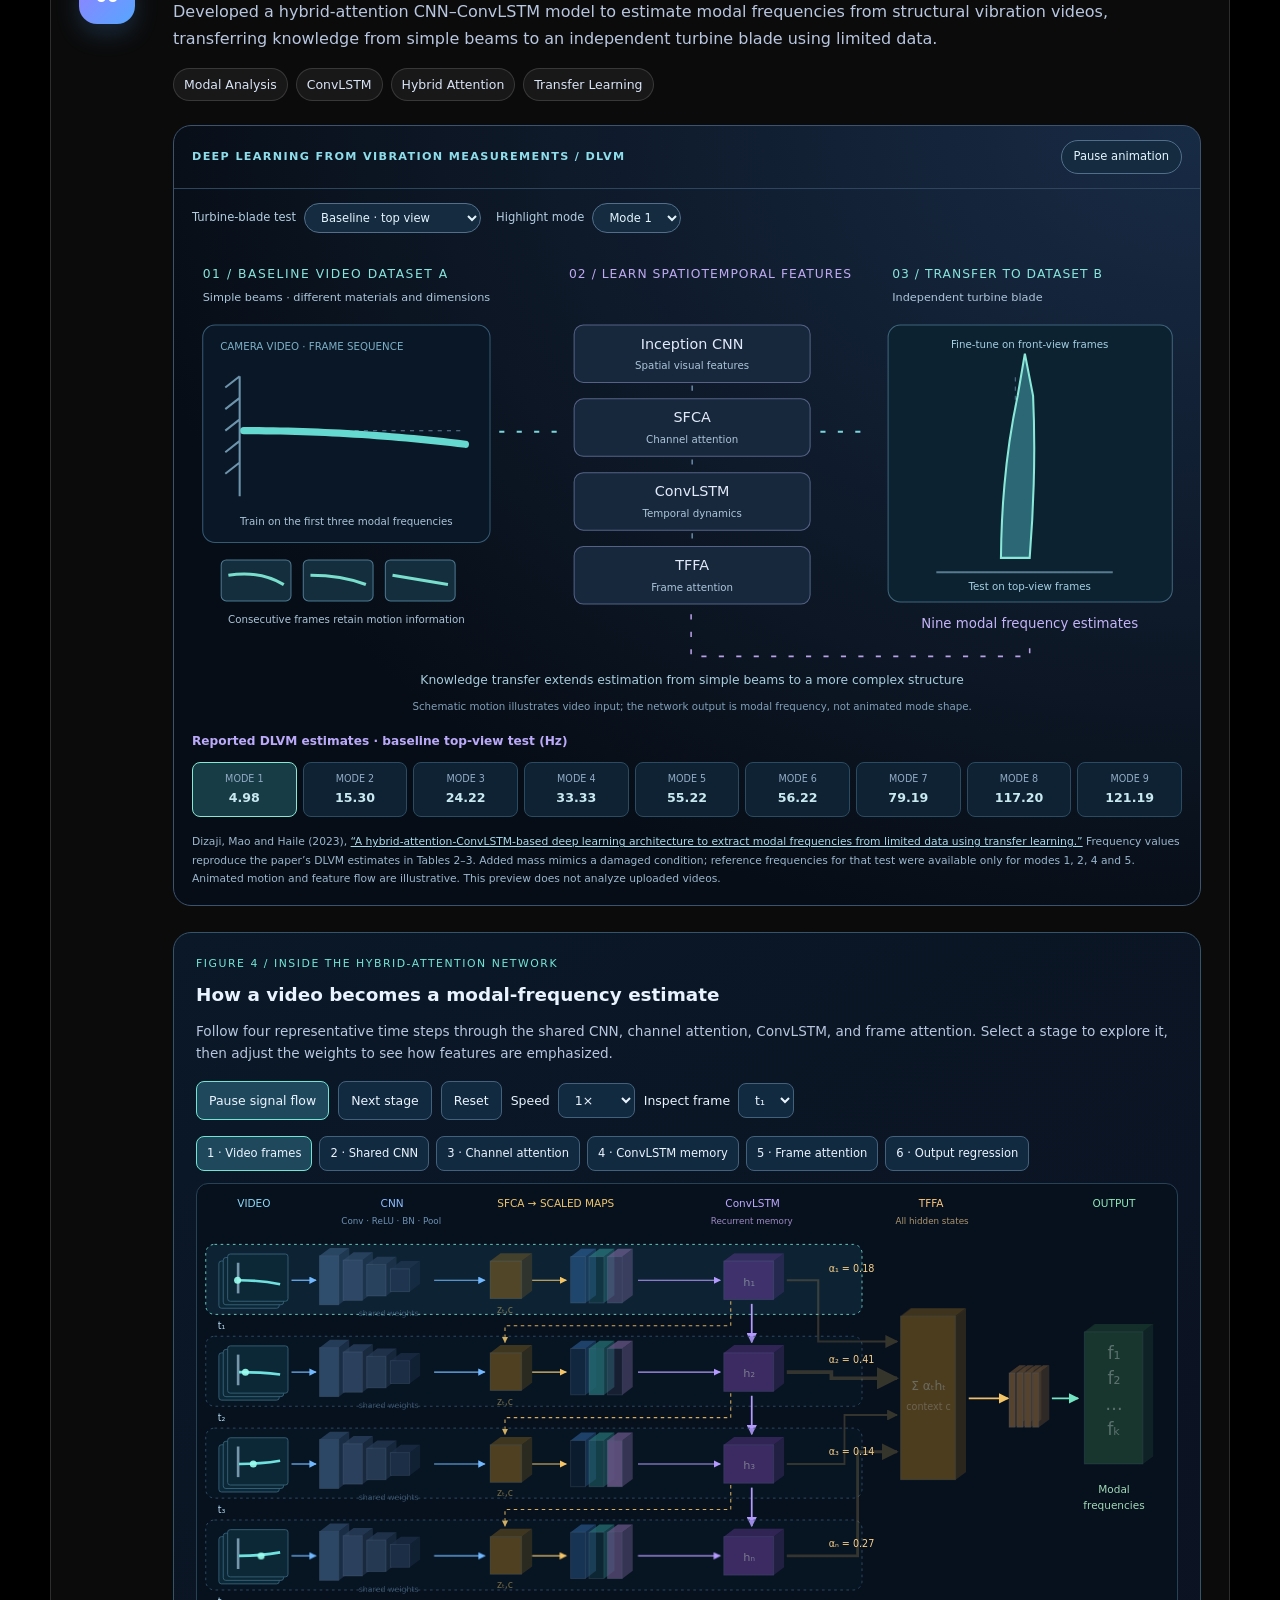
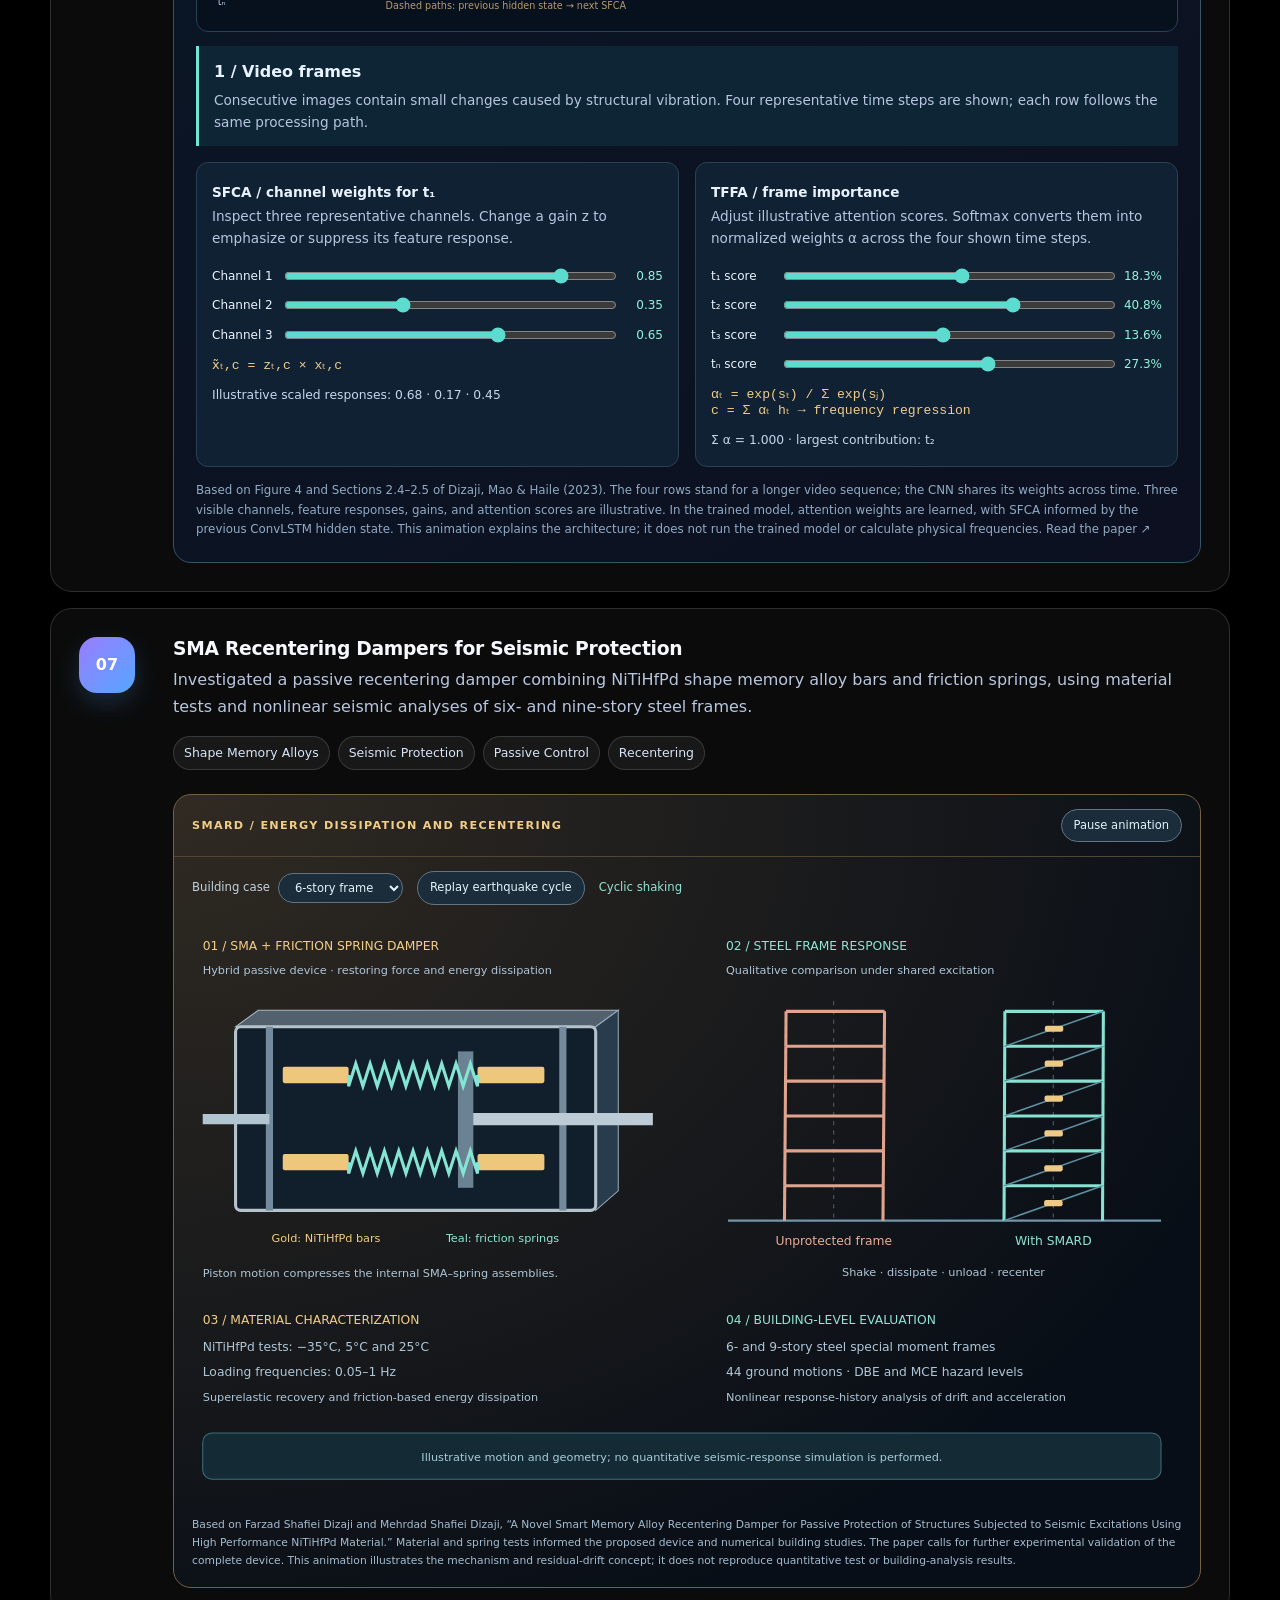
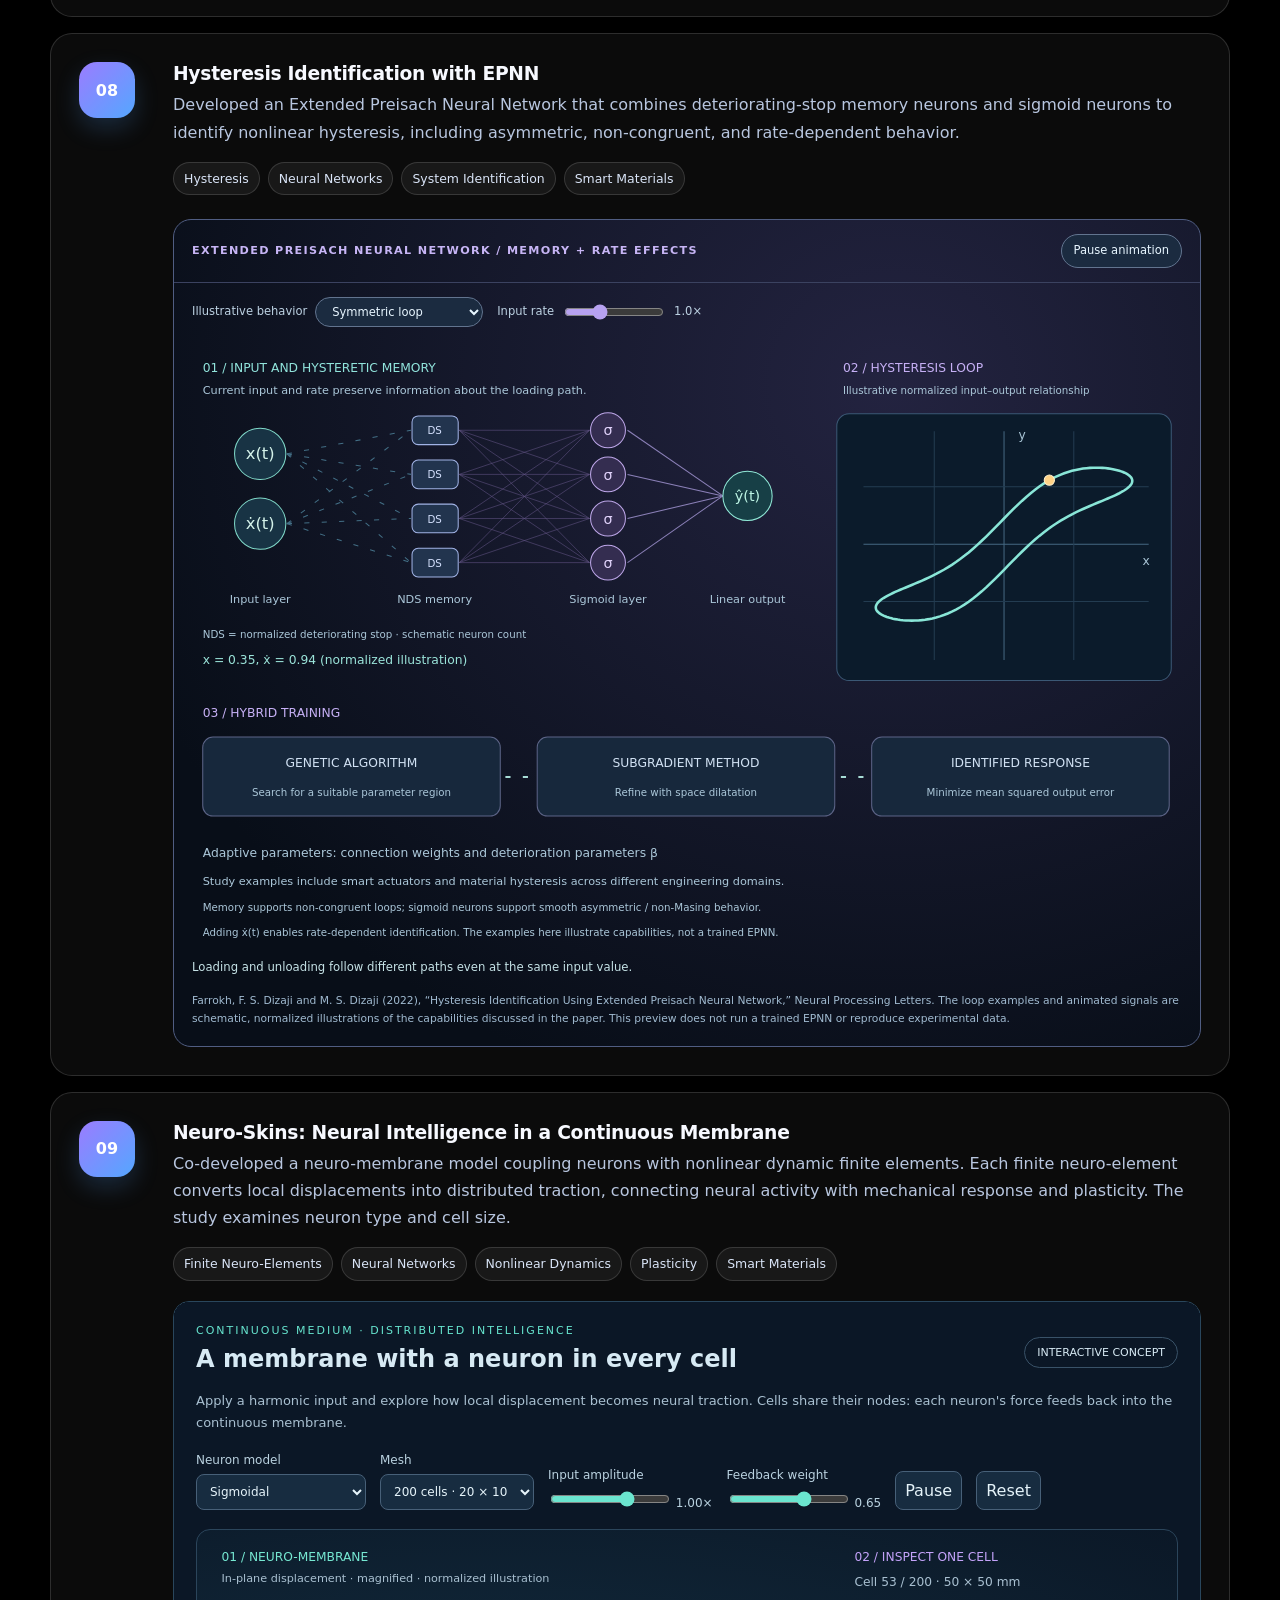
==== commit 2dbae749: "Match Google Scholar citation badge colors to Explore button" ====
--- a/index.html
+++ b/index.html
@@ -641,7 +641,7 @@
 
 .site-header .nav-submenus a{opacity:1}
 </style>
-<style id="scholar-citation-styles">.explore-header .scholar-citation-link{display:flex;align-items:center;gap:9px;width:max-content;margin-top:12px;padding:9px 13px;border:1px solid rgba(255,255,255,.3);border-radius:14px;background:rgba(35,53,77,.85);color:#fff;text-decoration:none;font-size:13px;line-height:1.4;pointer-events:auto;transition:background .2s,transform .2s}.explore-header .scholar-citation-link strong{color:#93c5fd;font-size:18px}.explore-header .scholar-citation-link:hover{background:rgba(52,75,108,.95);transform:translateY(-2px)}</style>
+<style id="scholar-citation-styles">.explore-header .scholar-citation-link{display:flex;align-items:center;gap:9px;width:max-content;margin-top:12px;padding:9px 13px;border:1px solid rgba(255,255,255,.3);border-radius:14px;background:linear-gradient(125deg,rgba(8,127,187,.72),rgba(103,84,218,.72) 48%,rgba(185,62,146,.72));background-size:250% 250%;color:#fff;text-decoration:none;font-size:13px;line-height:1.4;pointer-events:auto;animation:explore-color-flow 7s ease-in-out infinite,explore-soft-glow 4s ease-in-out infinite;transition:transform .2s}.explore-header .scholar-citation-link strong{color:#fff;font-size:18px}.explore-header .scholar-citation-link:hover{transform:translateY(-2px)}</style>
 <style id="explore-navigation-styles">
 .site-header.explore-header{background:transparent;border:0;backdrop-filter:none;-webkit-backdrop-filter:none;pointer-events:none}
 .explore-header .explore-shell{width:min(490px,calc(100% - 56px));max-width:none;margin:30px 0 0 28px;padding:0}
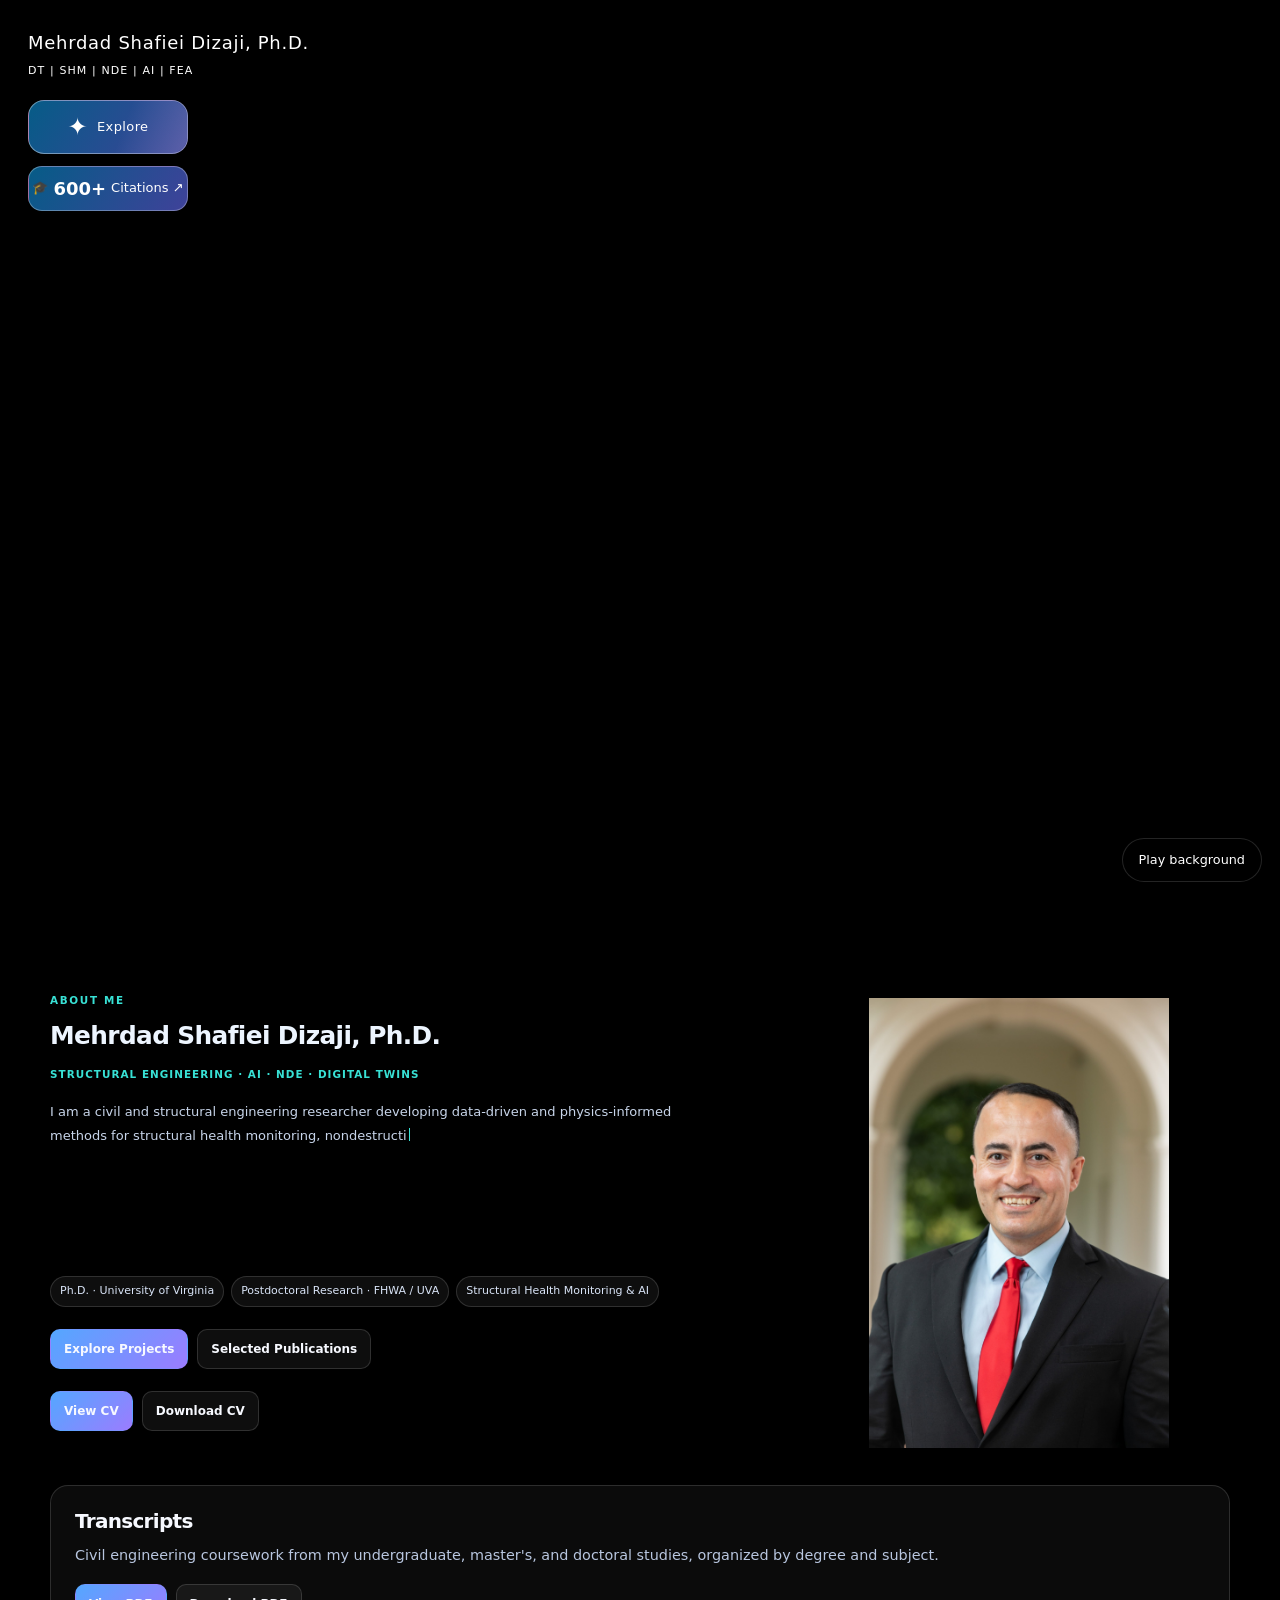
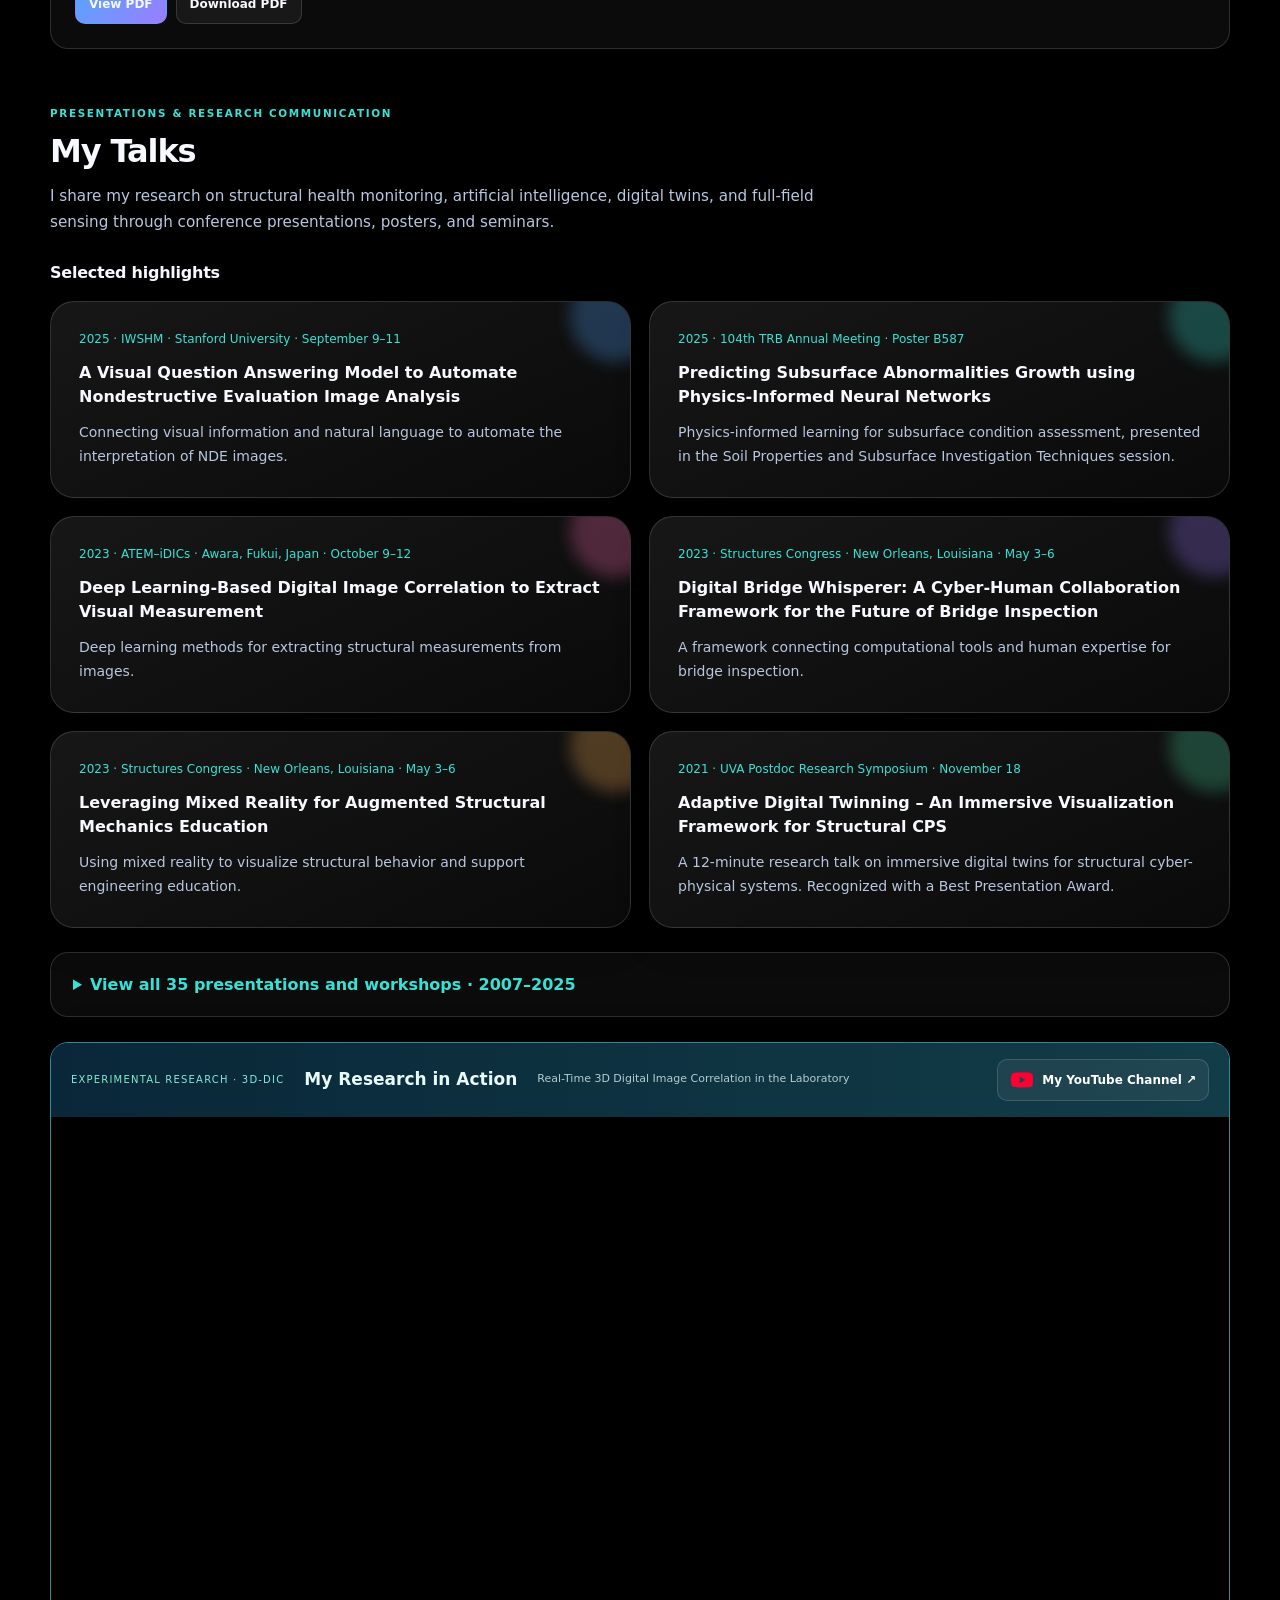
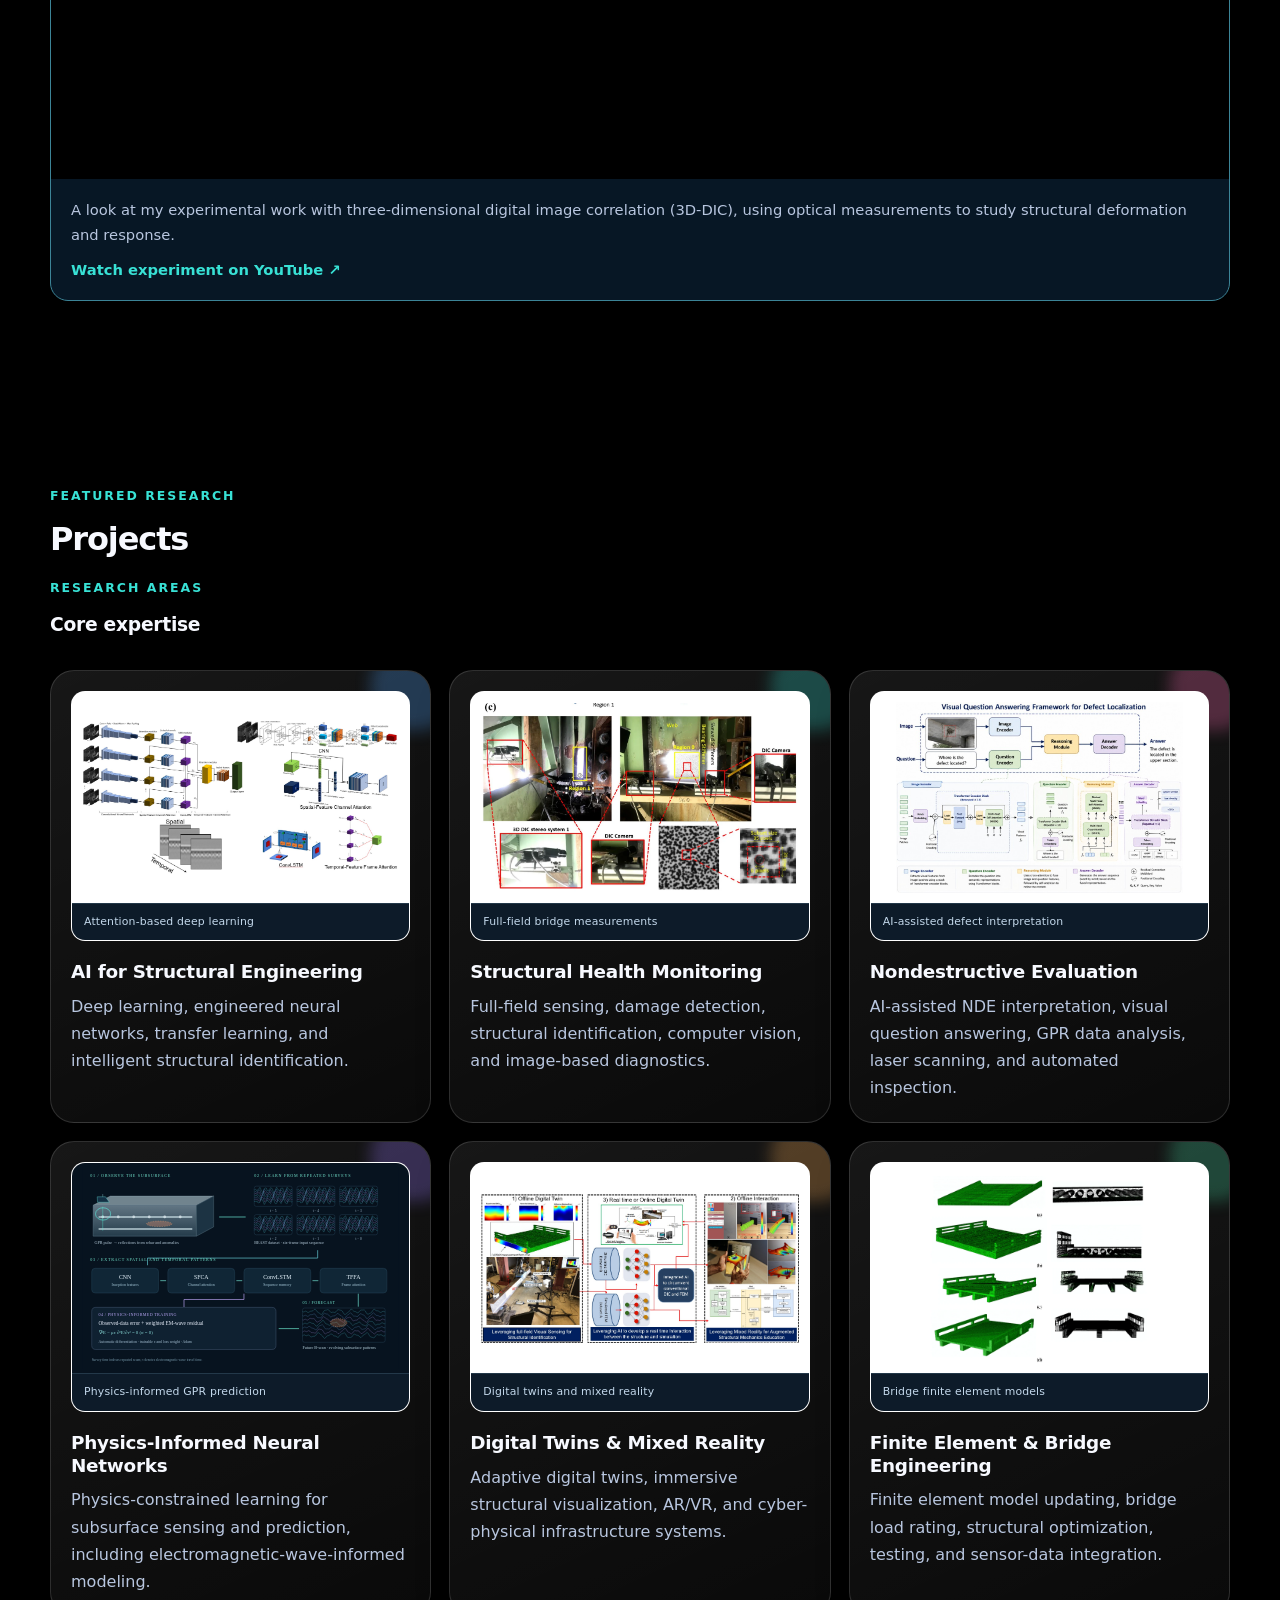
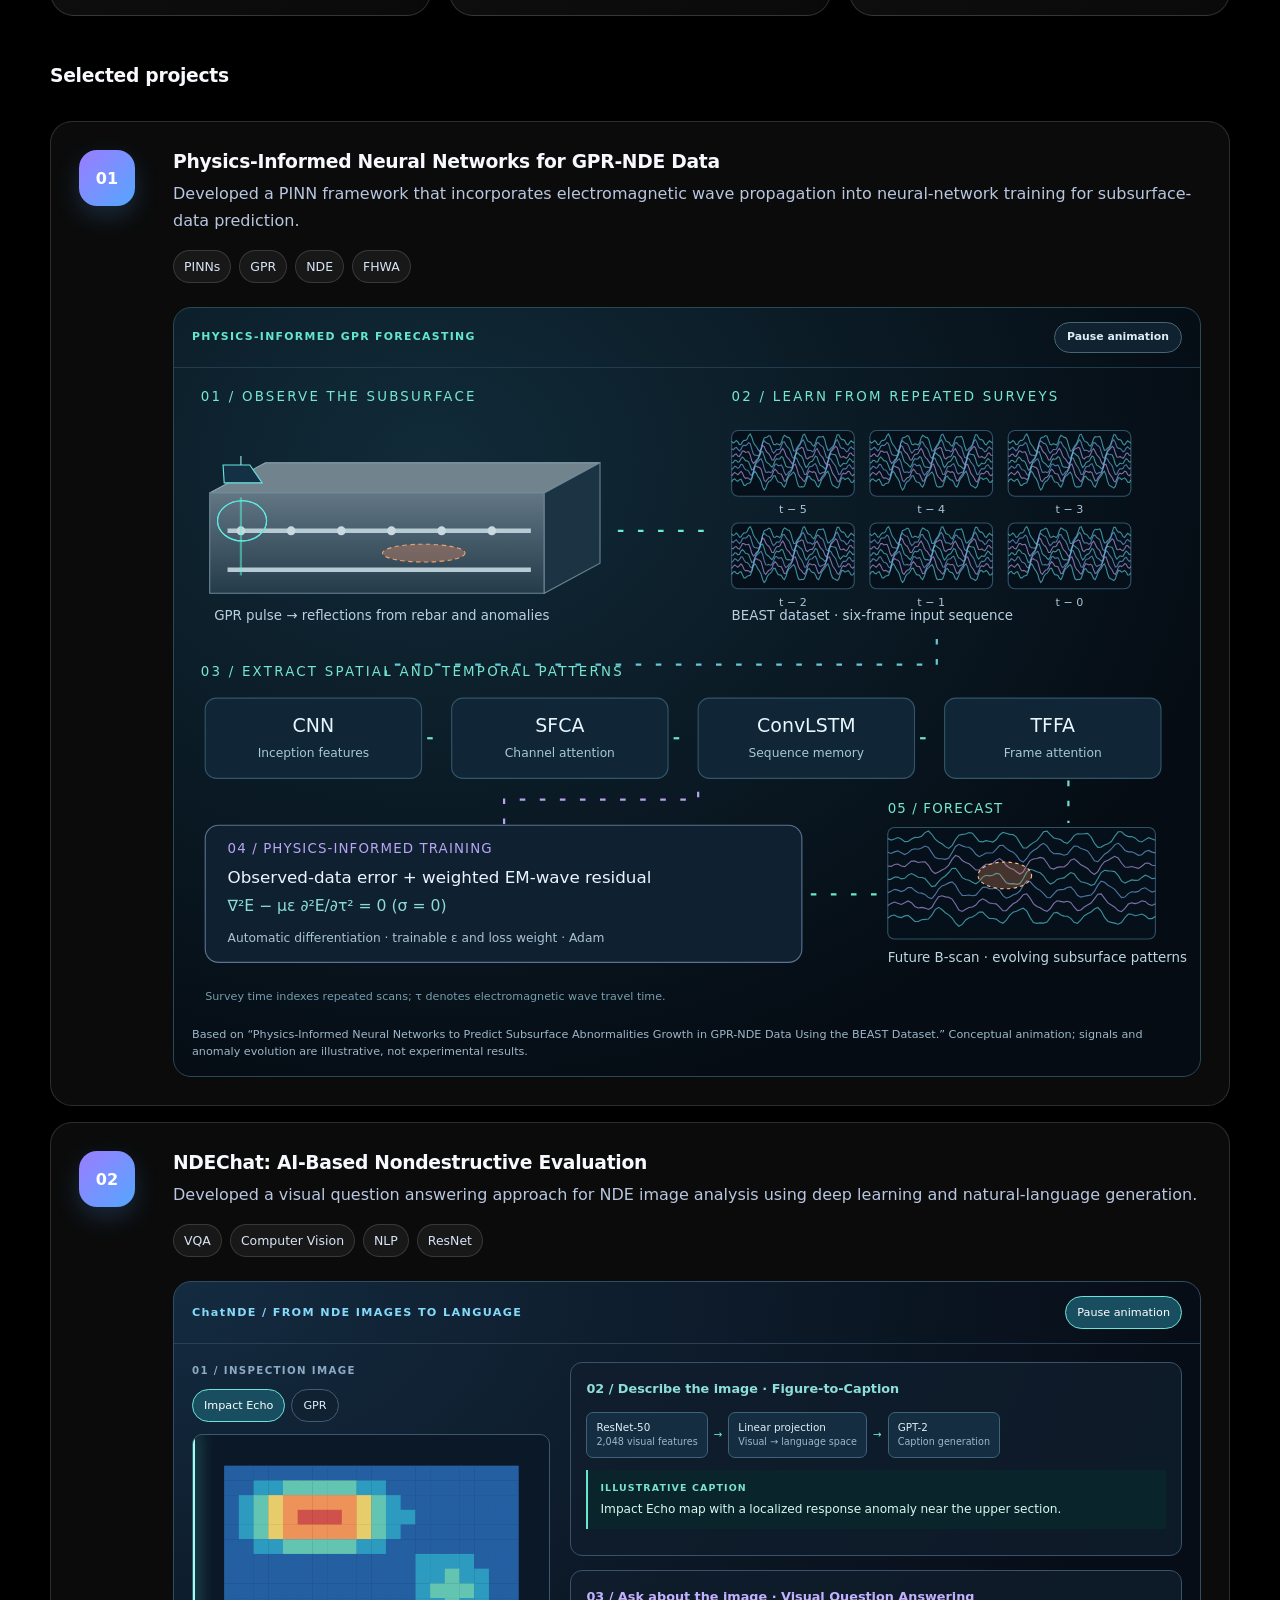
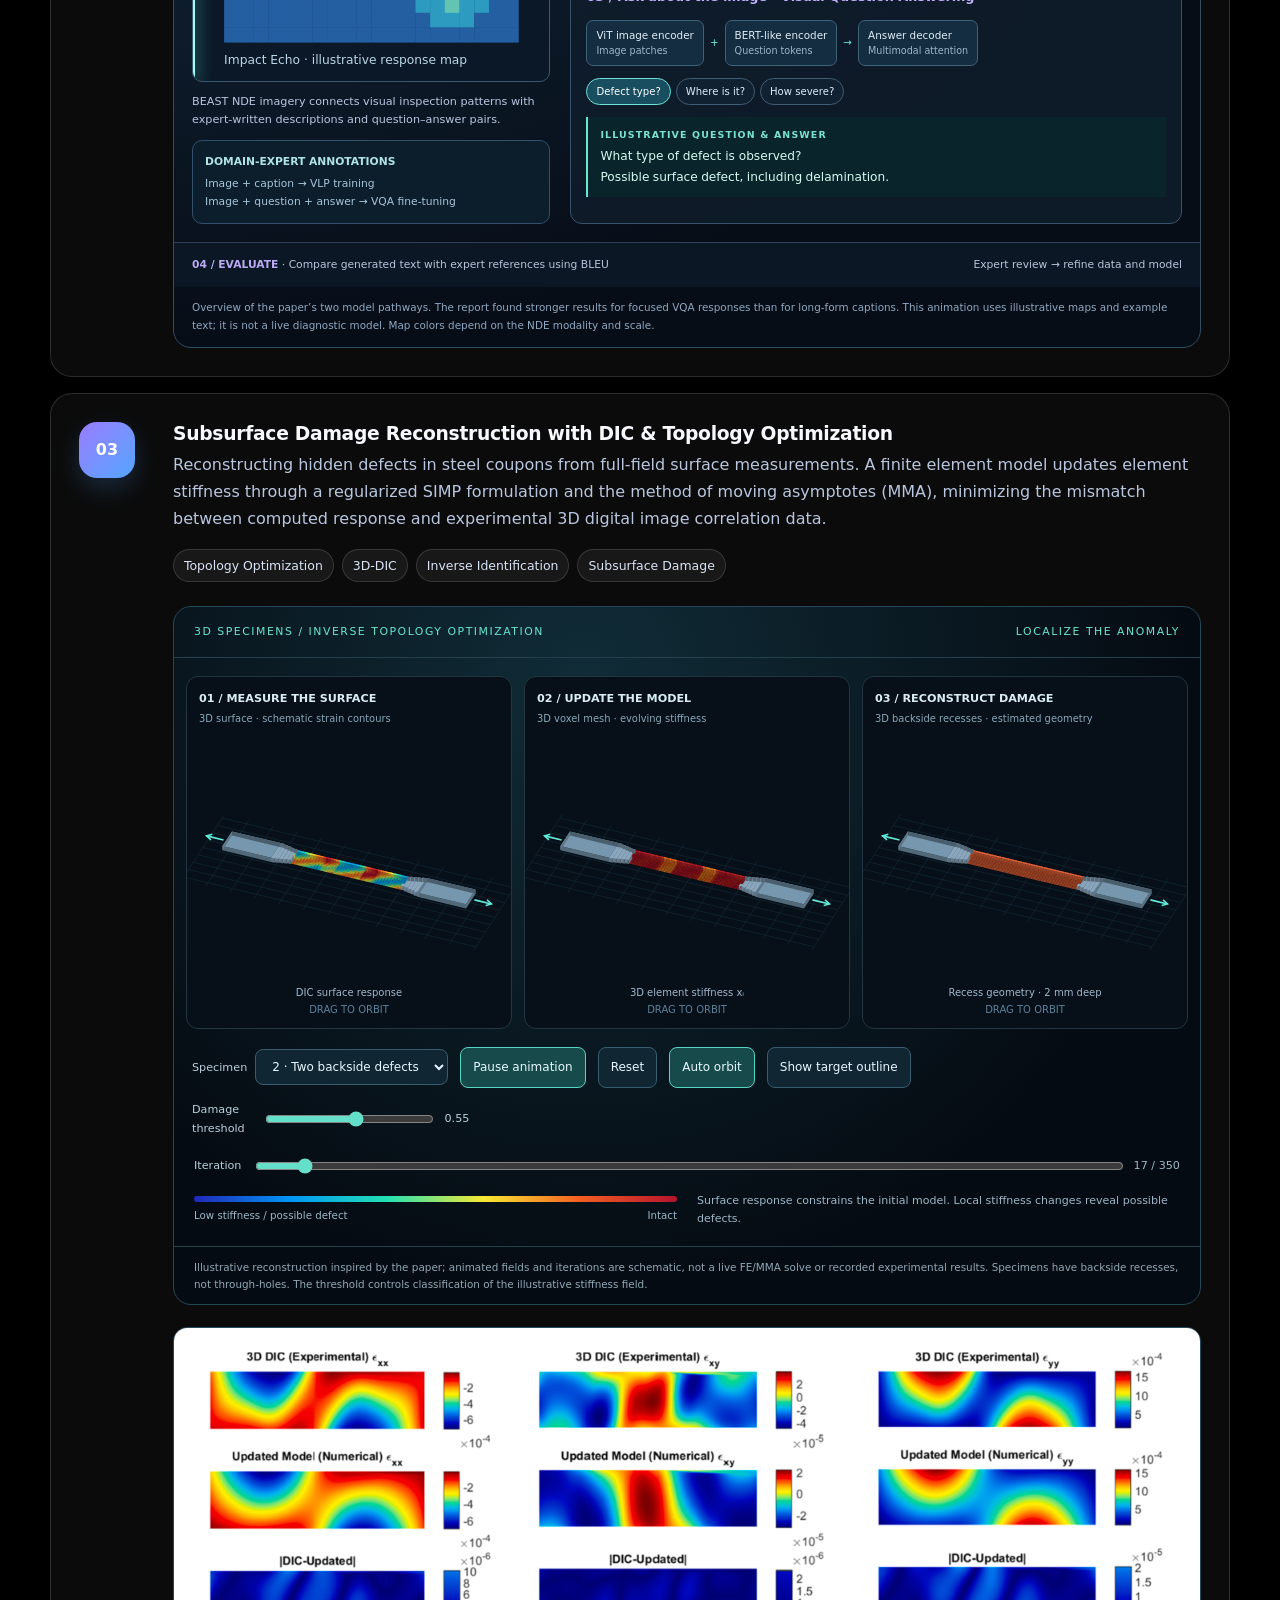
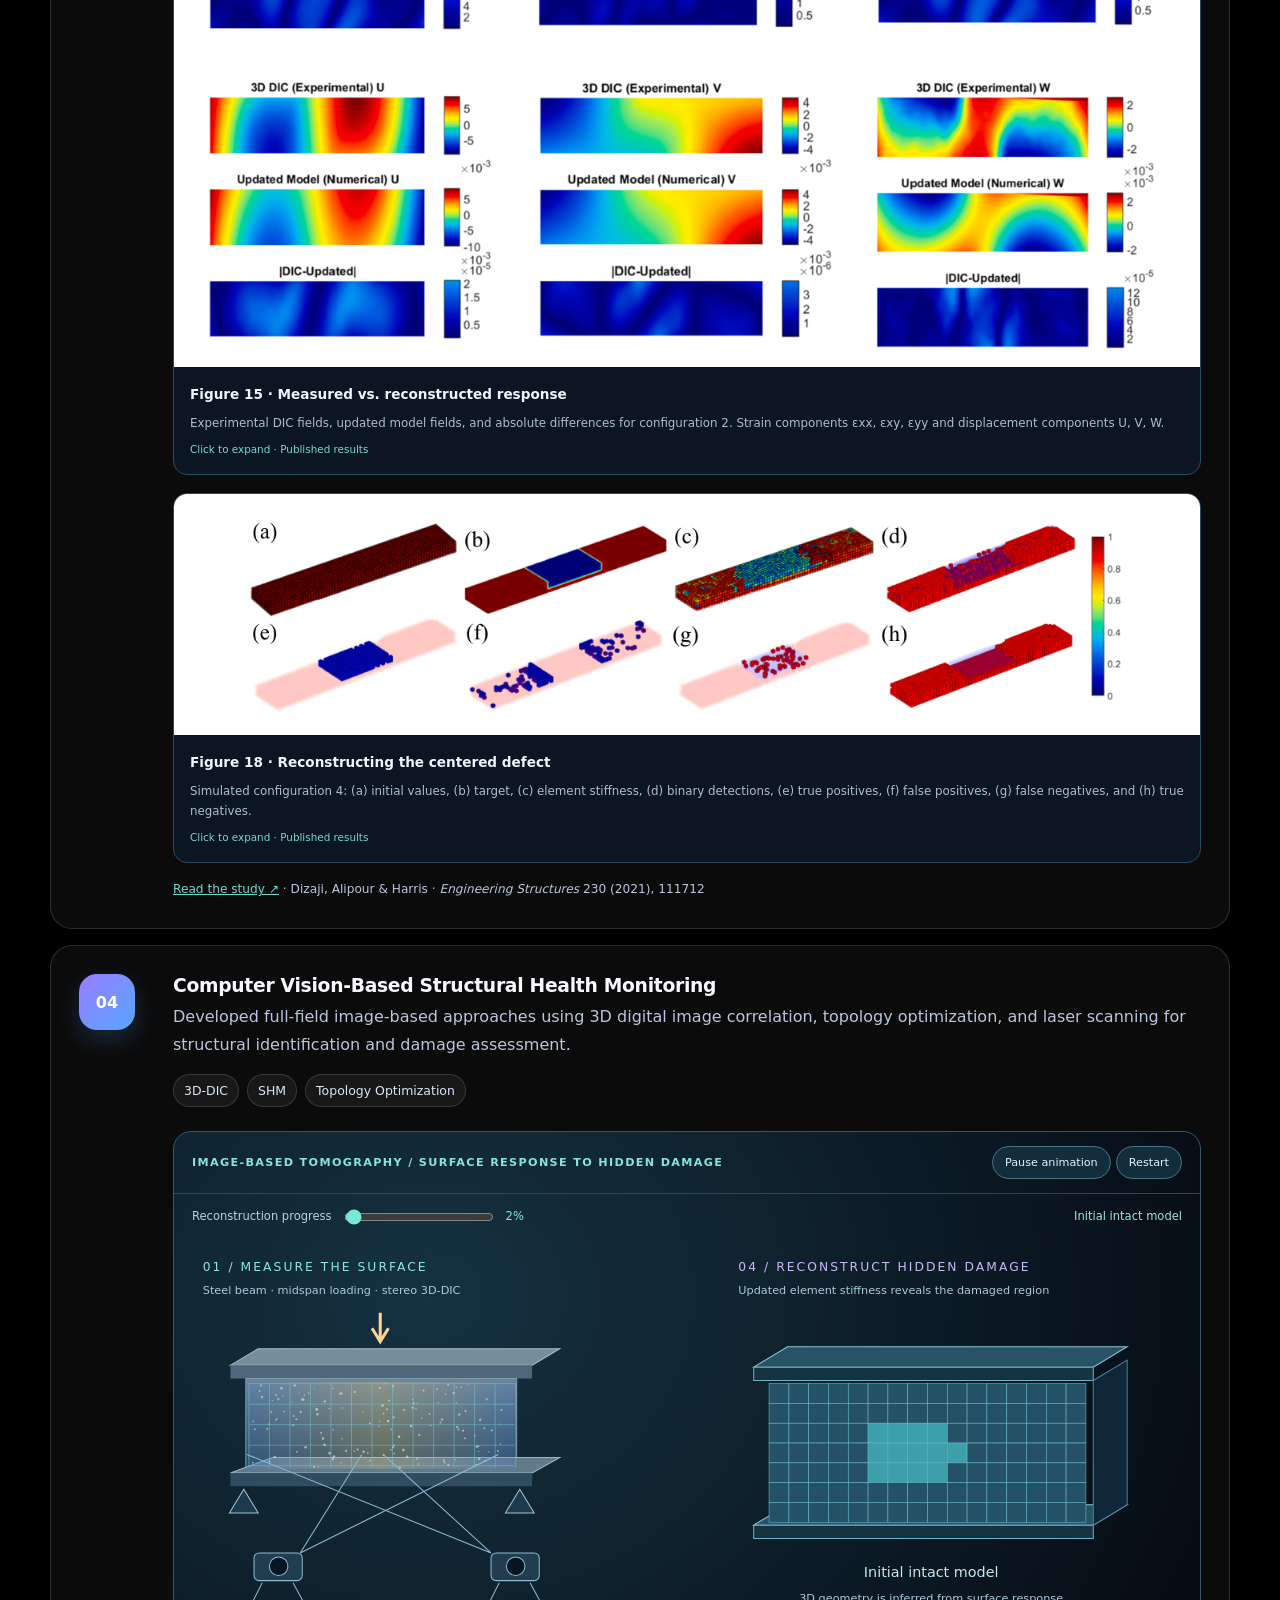
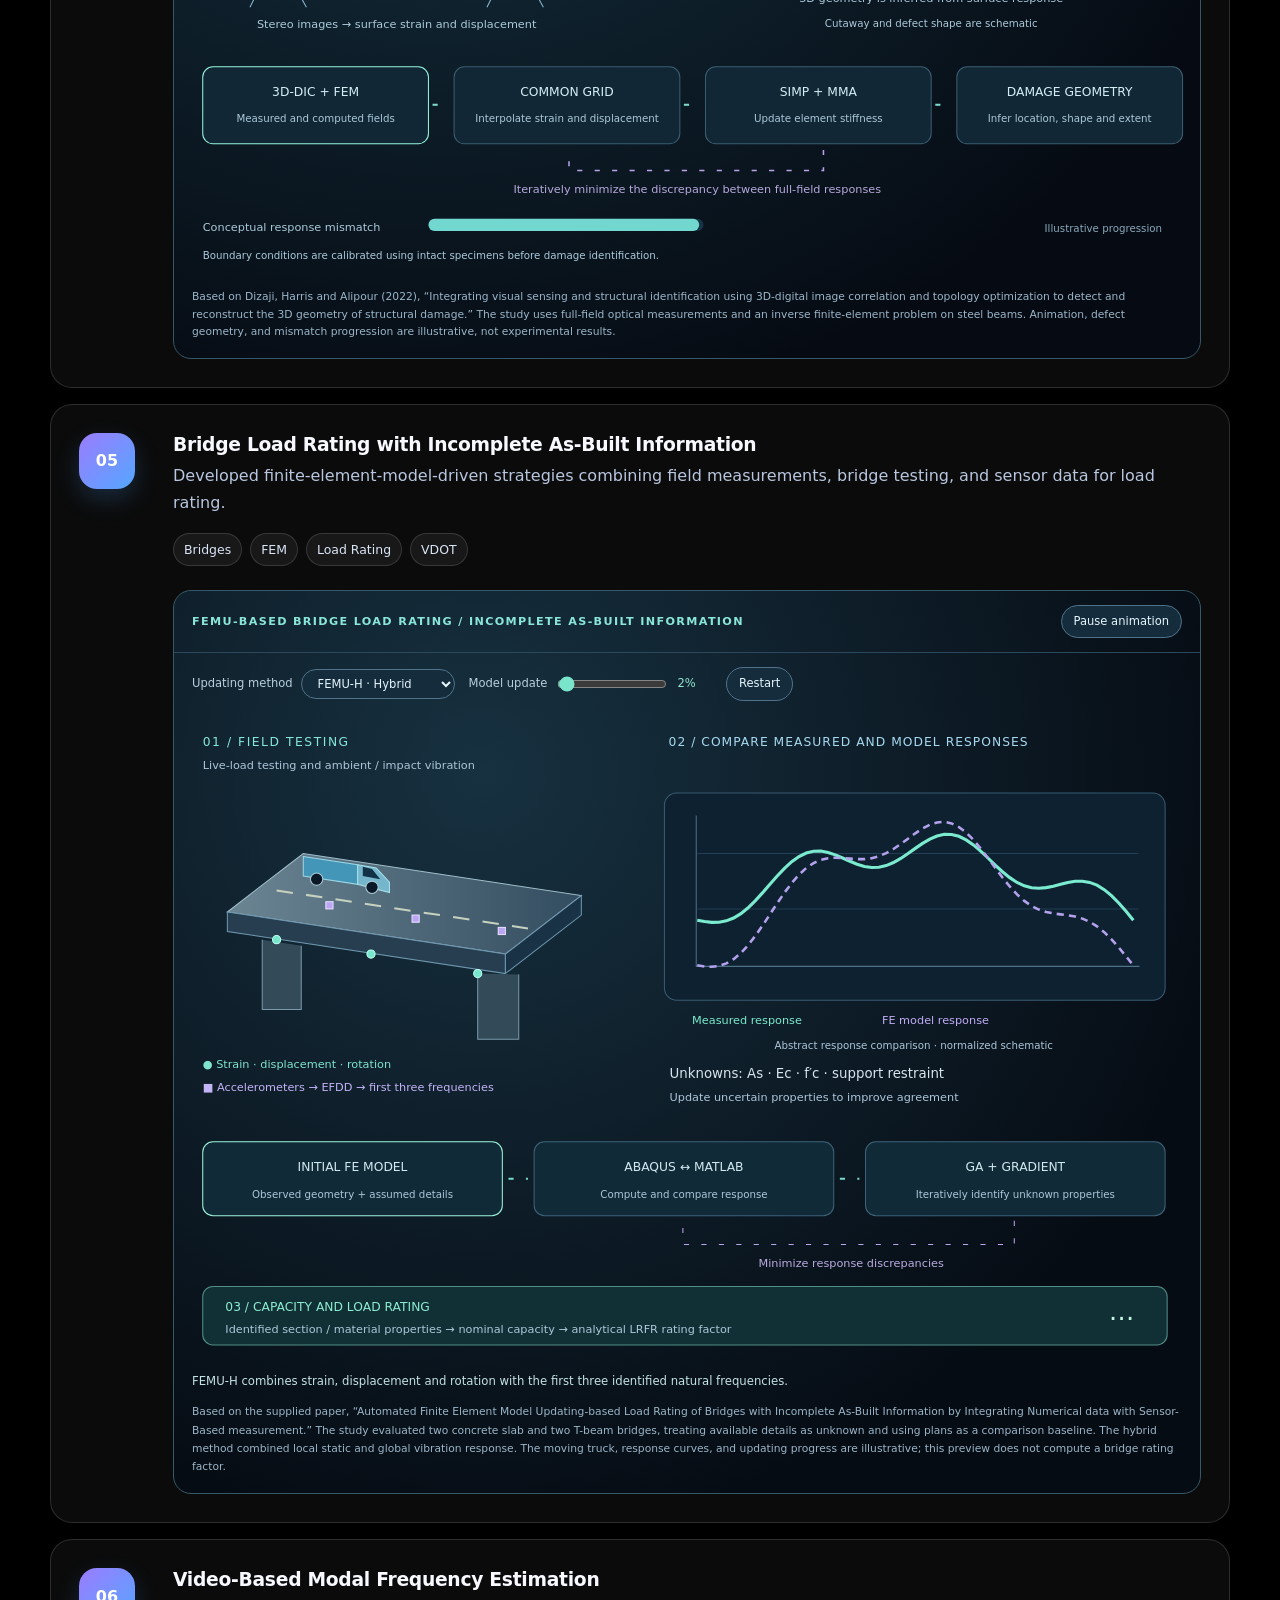
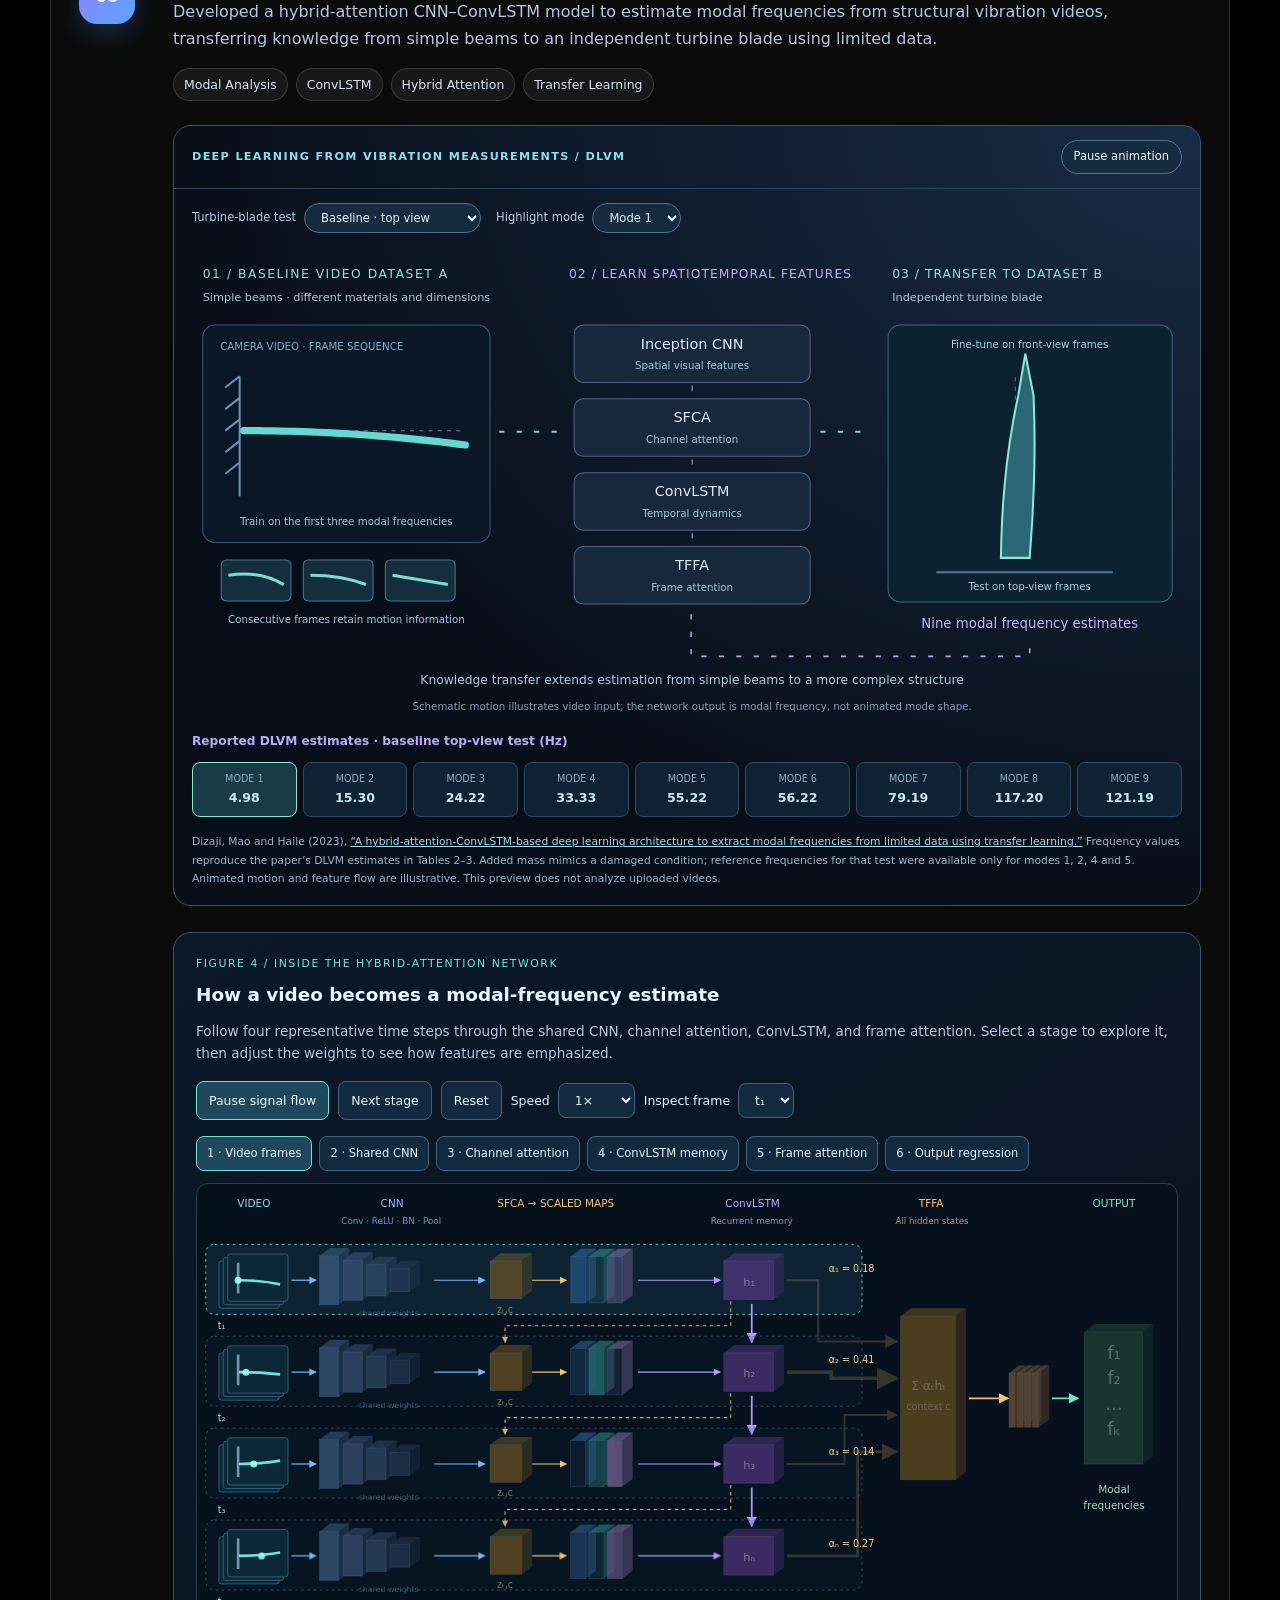
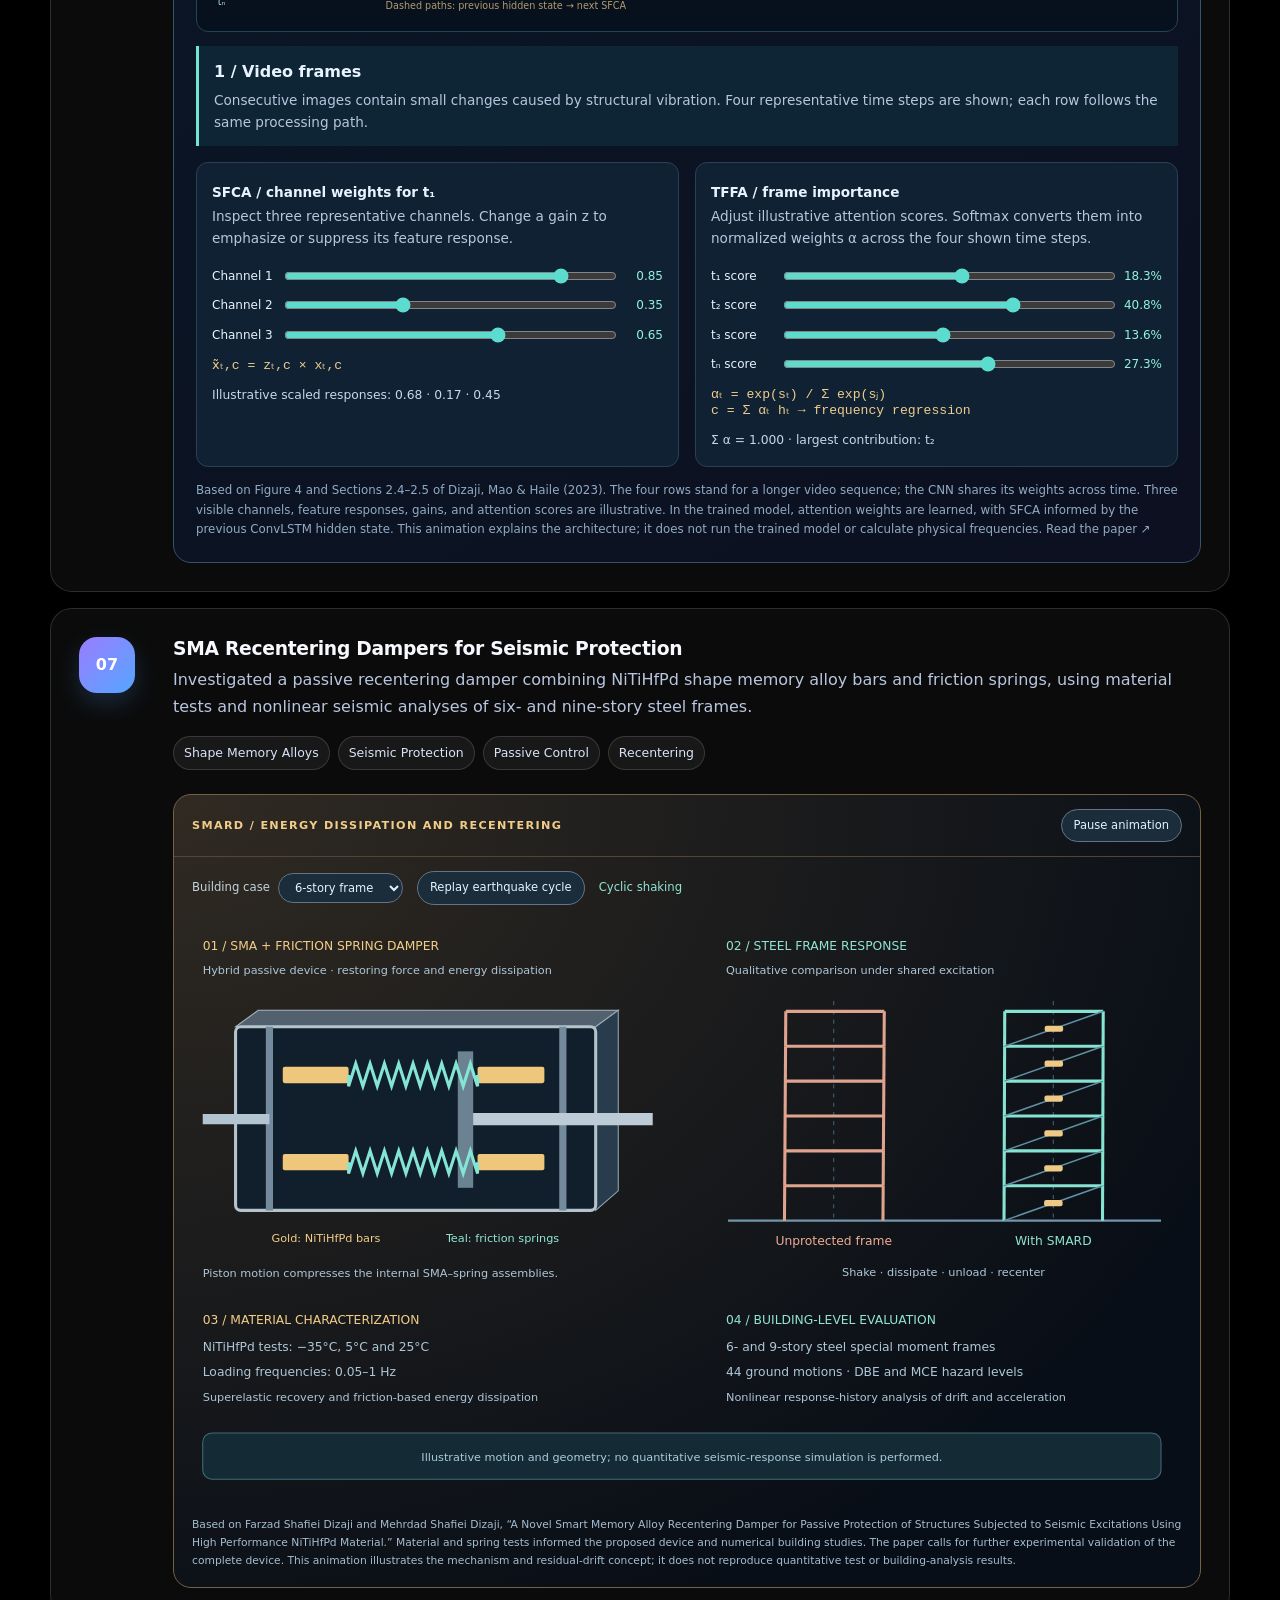
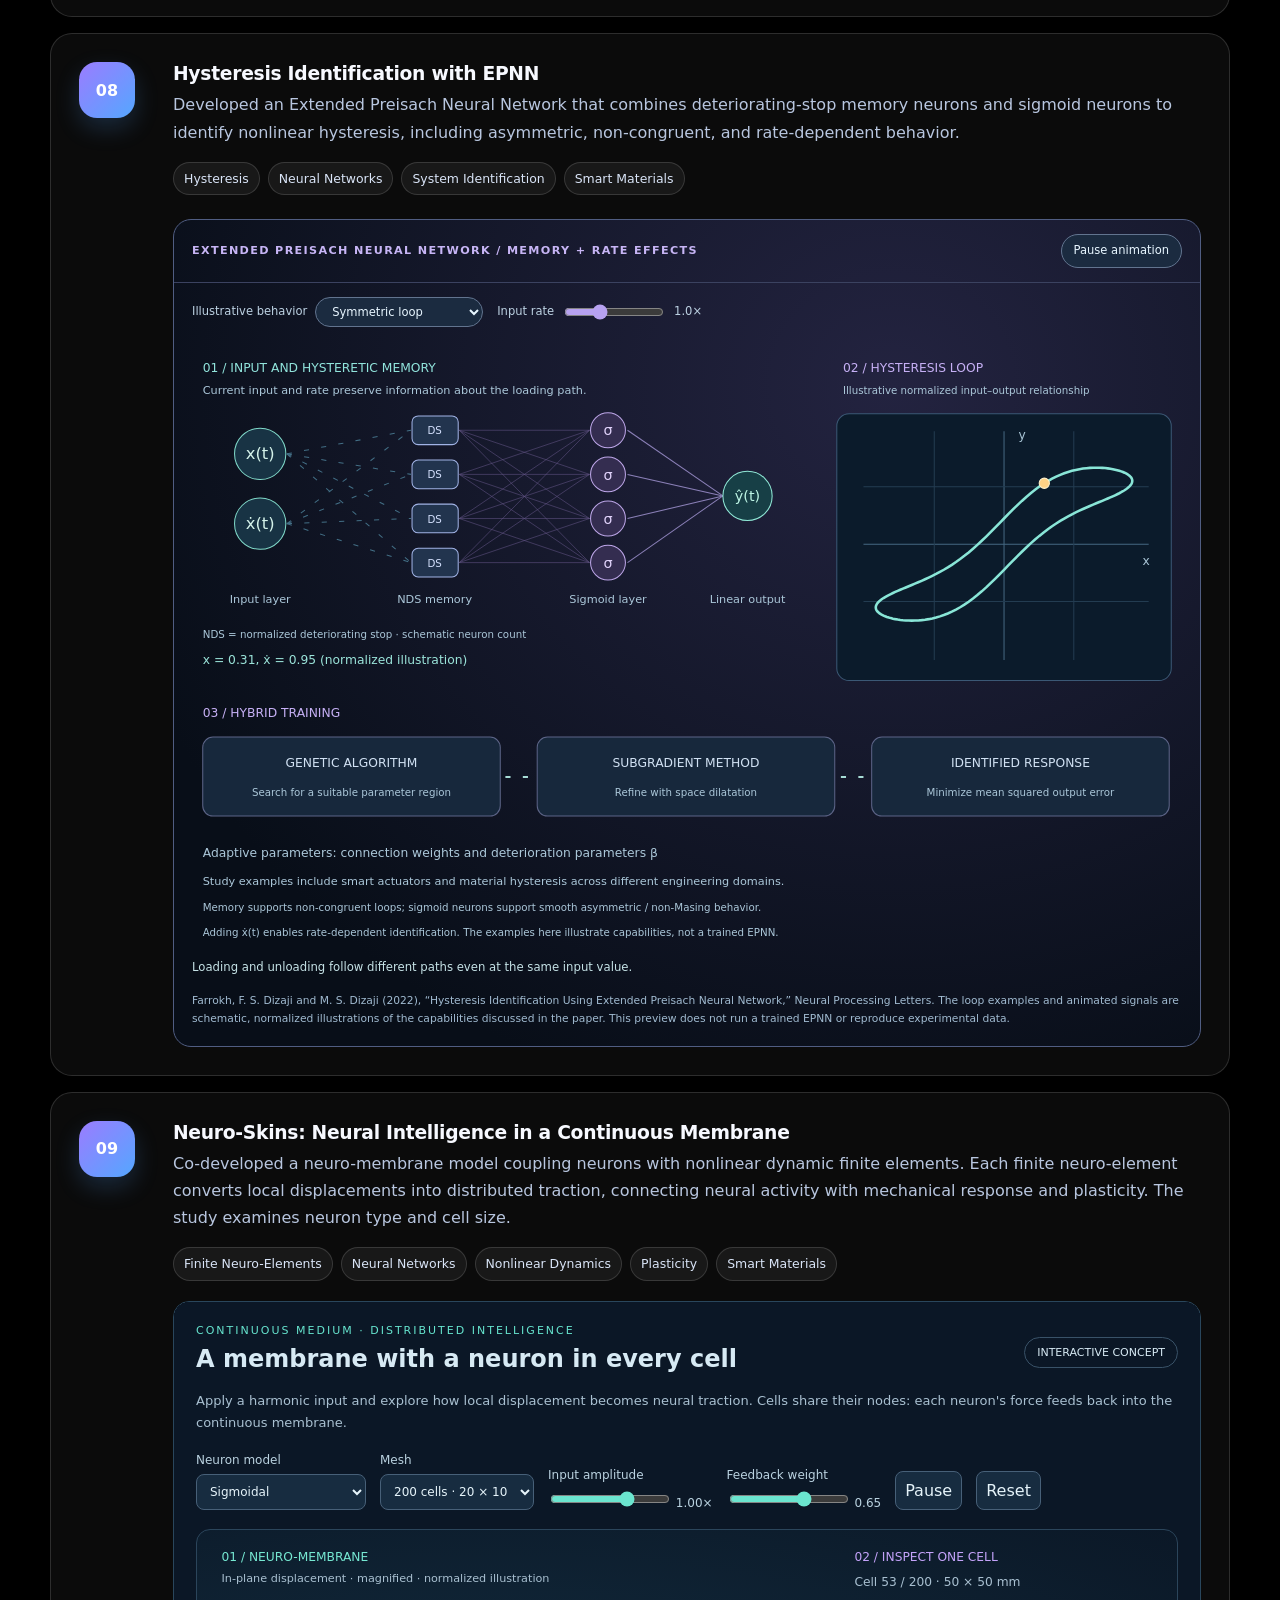
==== commit 5c0fdfa2: "Align citation and Explore button widths" ====
--- a/index.html
+++ b/index.html
@@ -641,7 +641,7 @@
 
 .site-header .nav-submenus a{opacity:1}
 </style>
-<style id="scholar-citation-styles">.explore-header .scholar-citation-link{display:flex;align-items:center;gap:9px;width:max-content;margin-top:12px;padding:9px 13px;border:1px solid rgba(255,255,255,.3);border-radius:14px;background:linear-gradient(125deg,rgba(8,127,187,.72),rgba(103,84,218,.72) 48%,rgba(185,62,146,.72));background-size:250% 250%;color:#fff;text-decoration:none;font-size:13px;line-height:1.4;pointer-events:auto;animation:explore-color-flow 7s ease-in-out infinite,explore-soft-glow 4s ease-in-out infinite;transition:transform .2s}.explore-header .scholar-citation-link strong{color:#fff;font-size:18px}.explore-header .scholar-citation-link:hover{transform:translateY(-2px)}</style>
+<style id="scholar-citation-styles">.explore-header .scholar-citation-link{display:flex;align-items:center;gap:5px;width:160px;justify-content:center;white-space:nowrap;margin-top:12px;padding:9px 13px;border:1px solid rgba(255,255,255,.3);border-radius:14px;background:linear-gradient(125deg,rgba(8,127,187,.72),rgba(103,84,218,.72) 48%,rgba(185,62,146,.72));background-size:250% 250%;color:#fff;text-decoration:none;font-size:13px;line-height:1.4;pointer-events:auto;animation:explore-color-flow 7s ease-in-out infinite,explore-soft-glow 4s ease-in-out infinite;transition:transform .2s}.explore-header .scholar-citation-link strong{color:#fff;font-size:18px}.explore-header .scholar-citation-link:hover{transform:translateY(-2px)}</style>
 <style id="explore-navigation-styles">
 .site-header.explore-header{background:transparent;border:0;backdrop-filter:none;-webkit-backdrop-filter:none;pointer-events:none}
 .explore-header .explore-shell{width:min(490px,calc(100% - 56px));max-width:none;margin:30px 0 0 28px;padding:0}
@@ -649,7 +649,7 @@
 .site-header.explore-header.is-scrolled .homepage-name{display:block}
 .explore-header .homepage-specialties{font-size:11px;margin-top:8px;letter-spacing:.1em}
 .explore-header .explore-menu{position:relative;margin-top:20px;pointer-events:auto}
-.explore-trigger{position:relative;isolation:isolate;display:inline-flex;align-items:center;gap:9px;overflow:hidden;border:1px solid #ffffff66;border-radius:16px;background:linear-gradient(125deg,rgba(8,127,187,.72),rgba(103,84,218,.72) 48%,rgba(185,62,146,.72));background-size:250% 250%;color:#fff;padding:14px 20px;font:500 13px/1.4 Inter,system-ui,sans-serif;letter-spacing:.03em;cursor:pointer;backdrop-filter:blur(5px);-webkit-backdrop-filter:blur(5px);animation:explore-color-flow 7s ease-in-out infinite,explore-soft-glow 4s ease-in-out infinite;transition:transform .2s}
+.explore-trigger{width:160px;justify-content:center;position:relative;isolation:isolate;display:inline-flex;align-items:center;gap:9px;overflow:hidden;border:1px solid #ffffff66;border-radius:16px;background:linear-gradient(125deg,rgba(8,127,187,.72),rgba(103,84,218,.72) 48%,rgba(185,62,146,.72));background-size:250% 250%;color:#fff;padding:14px 20px;font:500 13px/1.4 Inter,system-ui,sans-serif;letter-spacing:.03em;cursor:pointer;backdrop-filter:blur(5px);-webkit-backdrop-filter:blur(5px);animation:explore-color-flow 7s ease-in-out infinite,explore-soft-glow 4s ease-in-out infinite;transition:transform .2s}
 .explore-trigger::after{content:"";position:absolute;inset:0;border-radius:inherit;background:linear-gradient(110deg,transparent 25%,#ffffff30 46%,transparent 65%);background-size:250% 100%;pointer-events:none;animation:explore-shine 6s ease-in-out infinite}
 .explore-sparkle{display:inline-block;font-size:24px;line-height:1;transform-origin:center;animation:explore-sparkle 4s ease-in-out infinite}
 .explore-trigger:hover,.explore-trigger[aria-expanded="true"]{transform:translateY(-2px)}
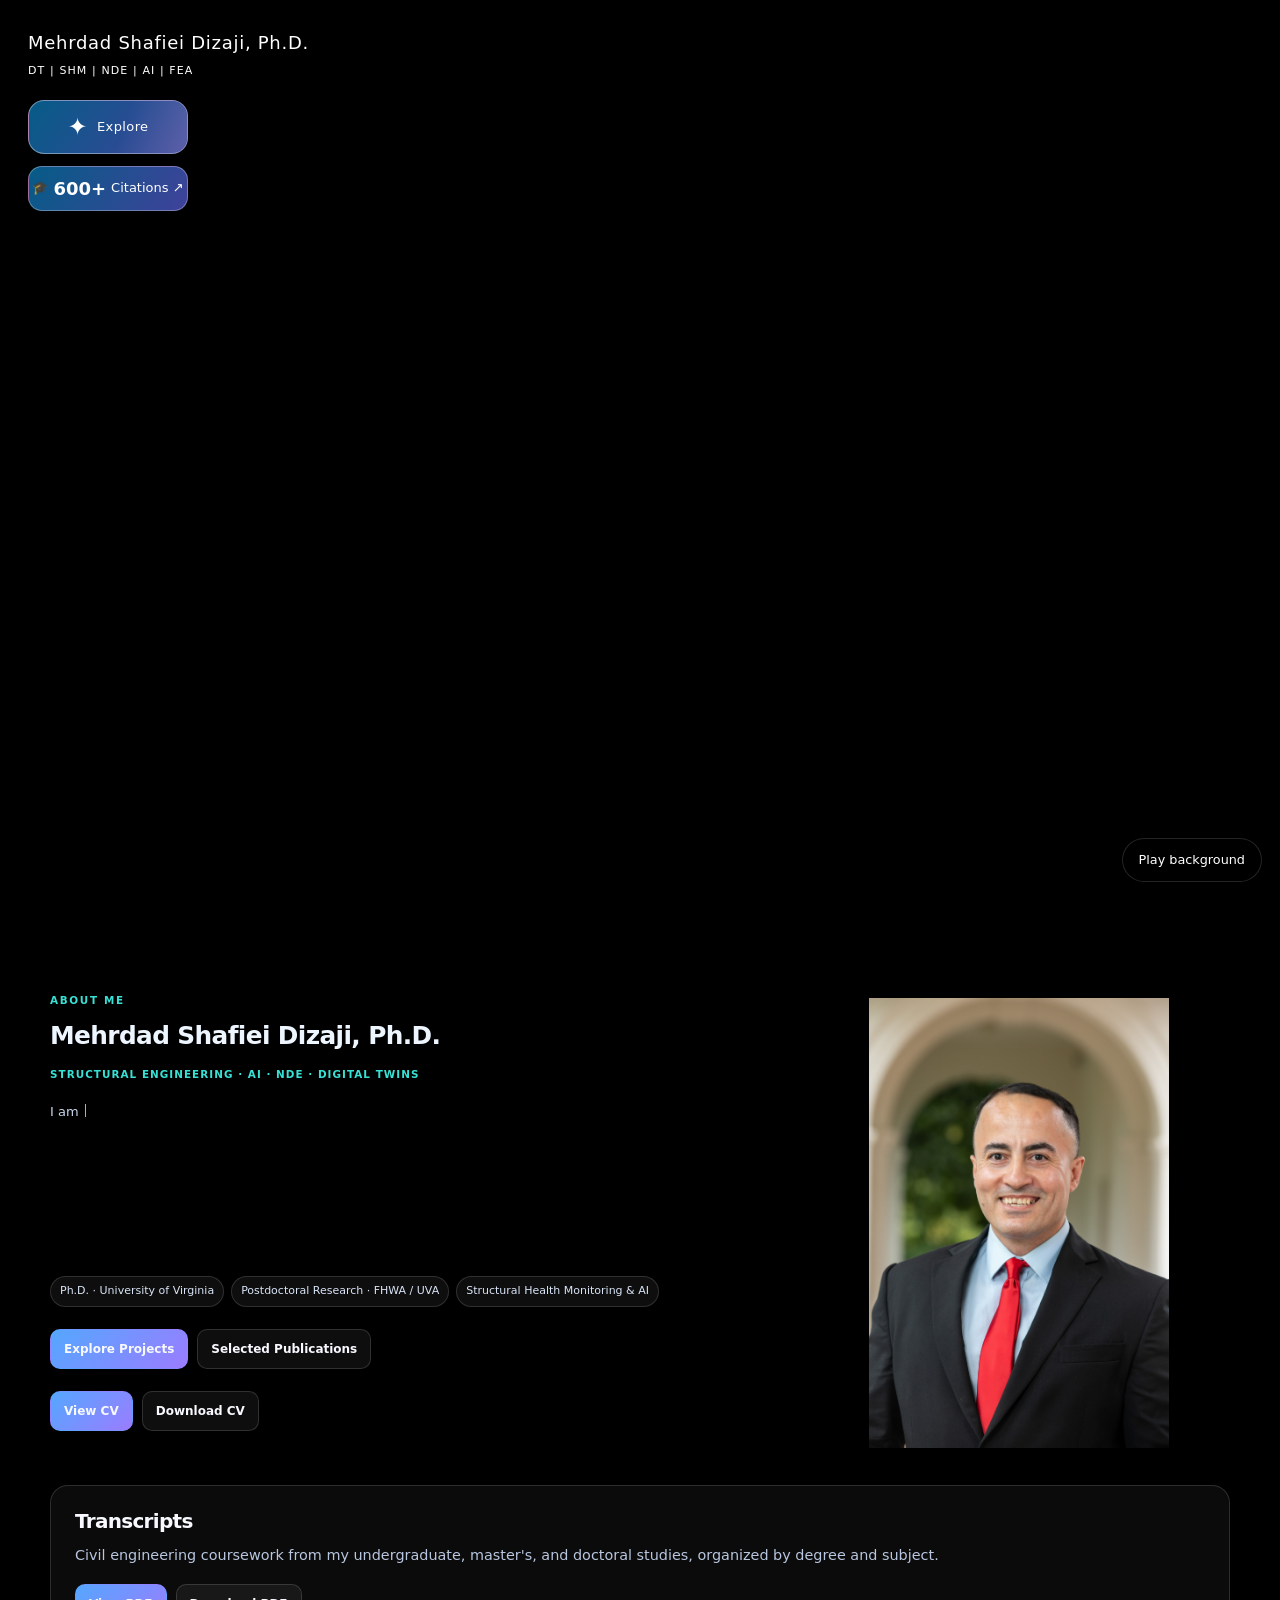
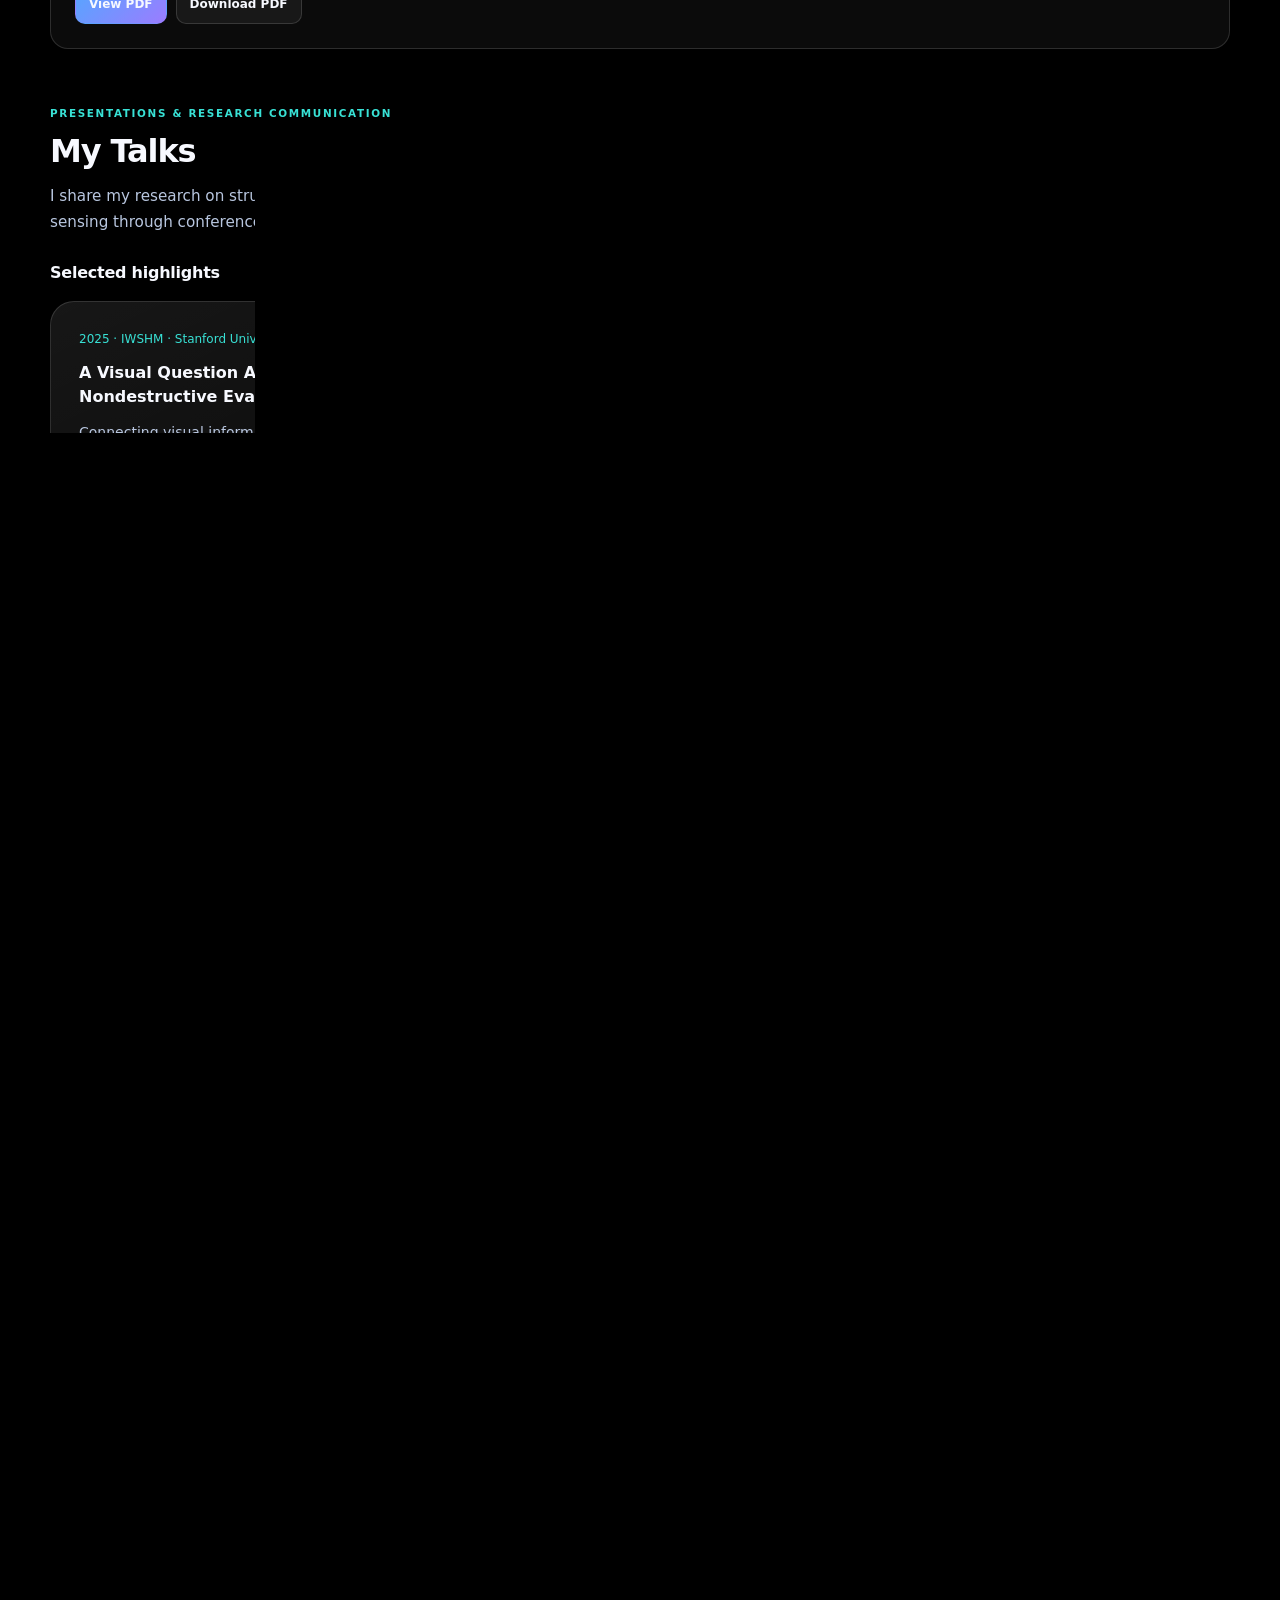
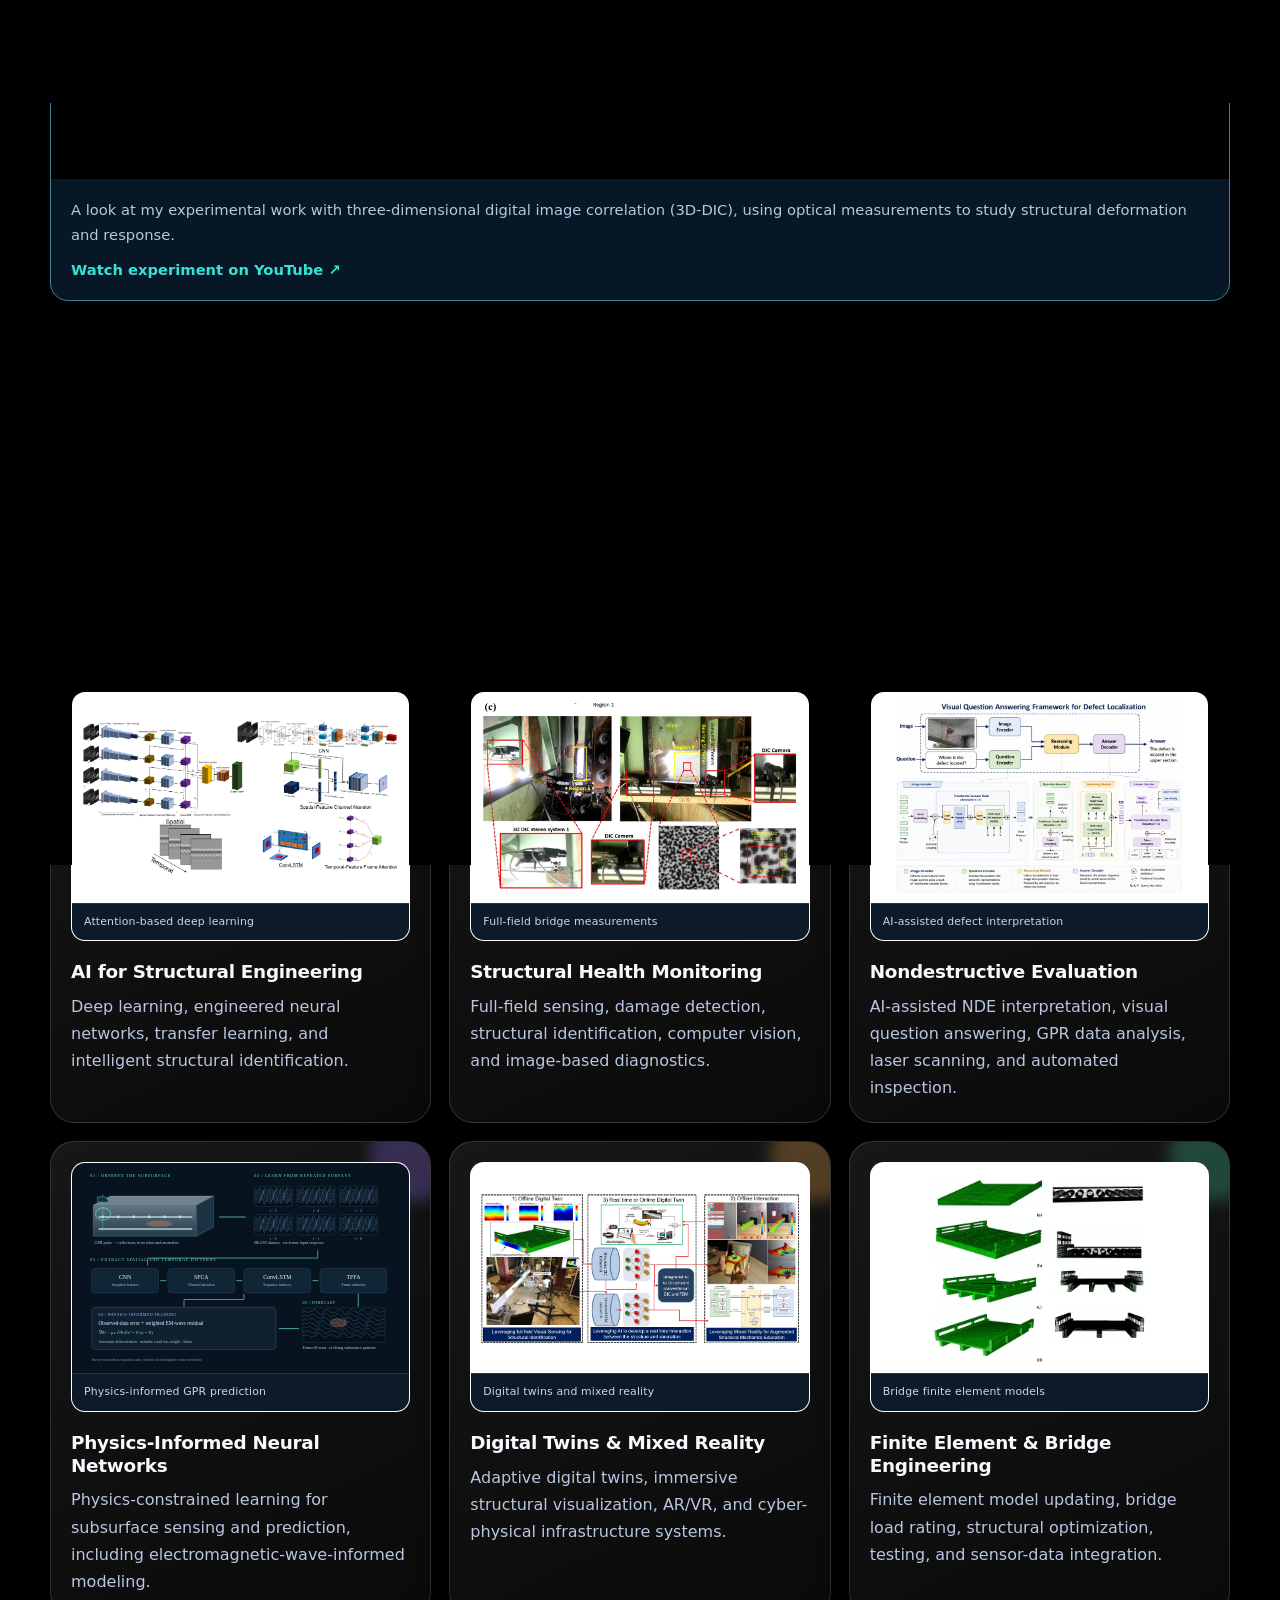
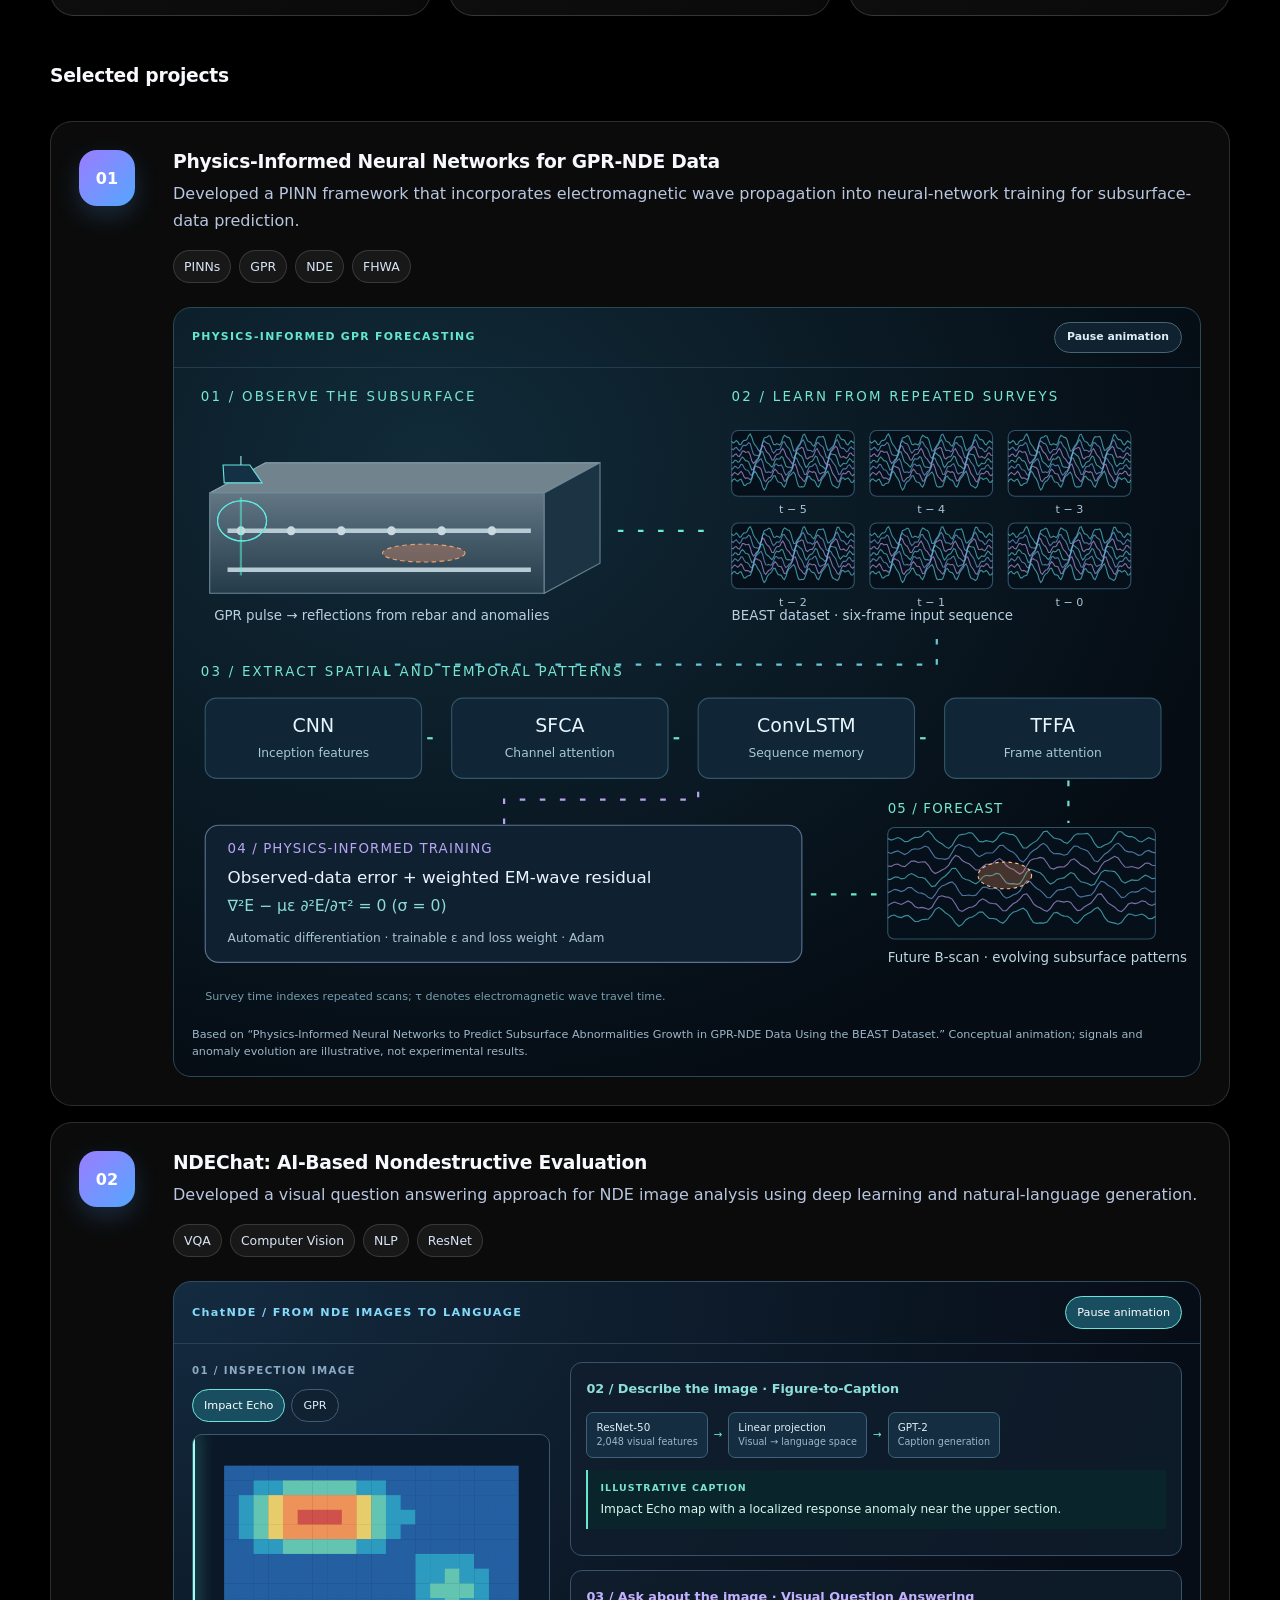
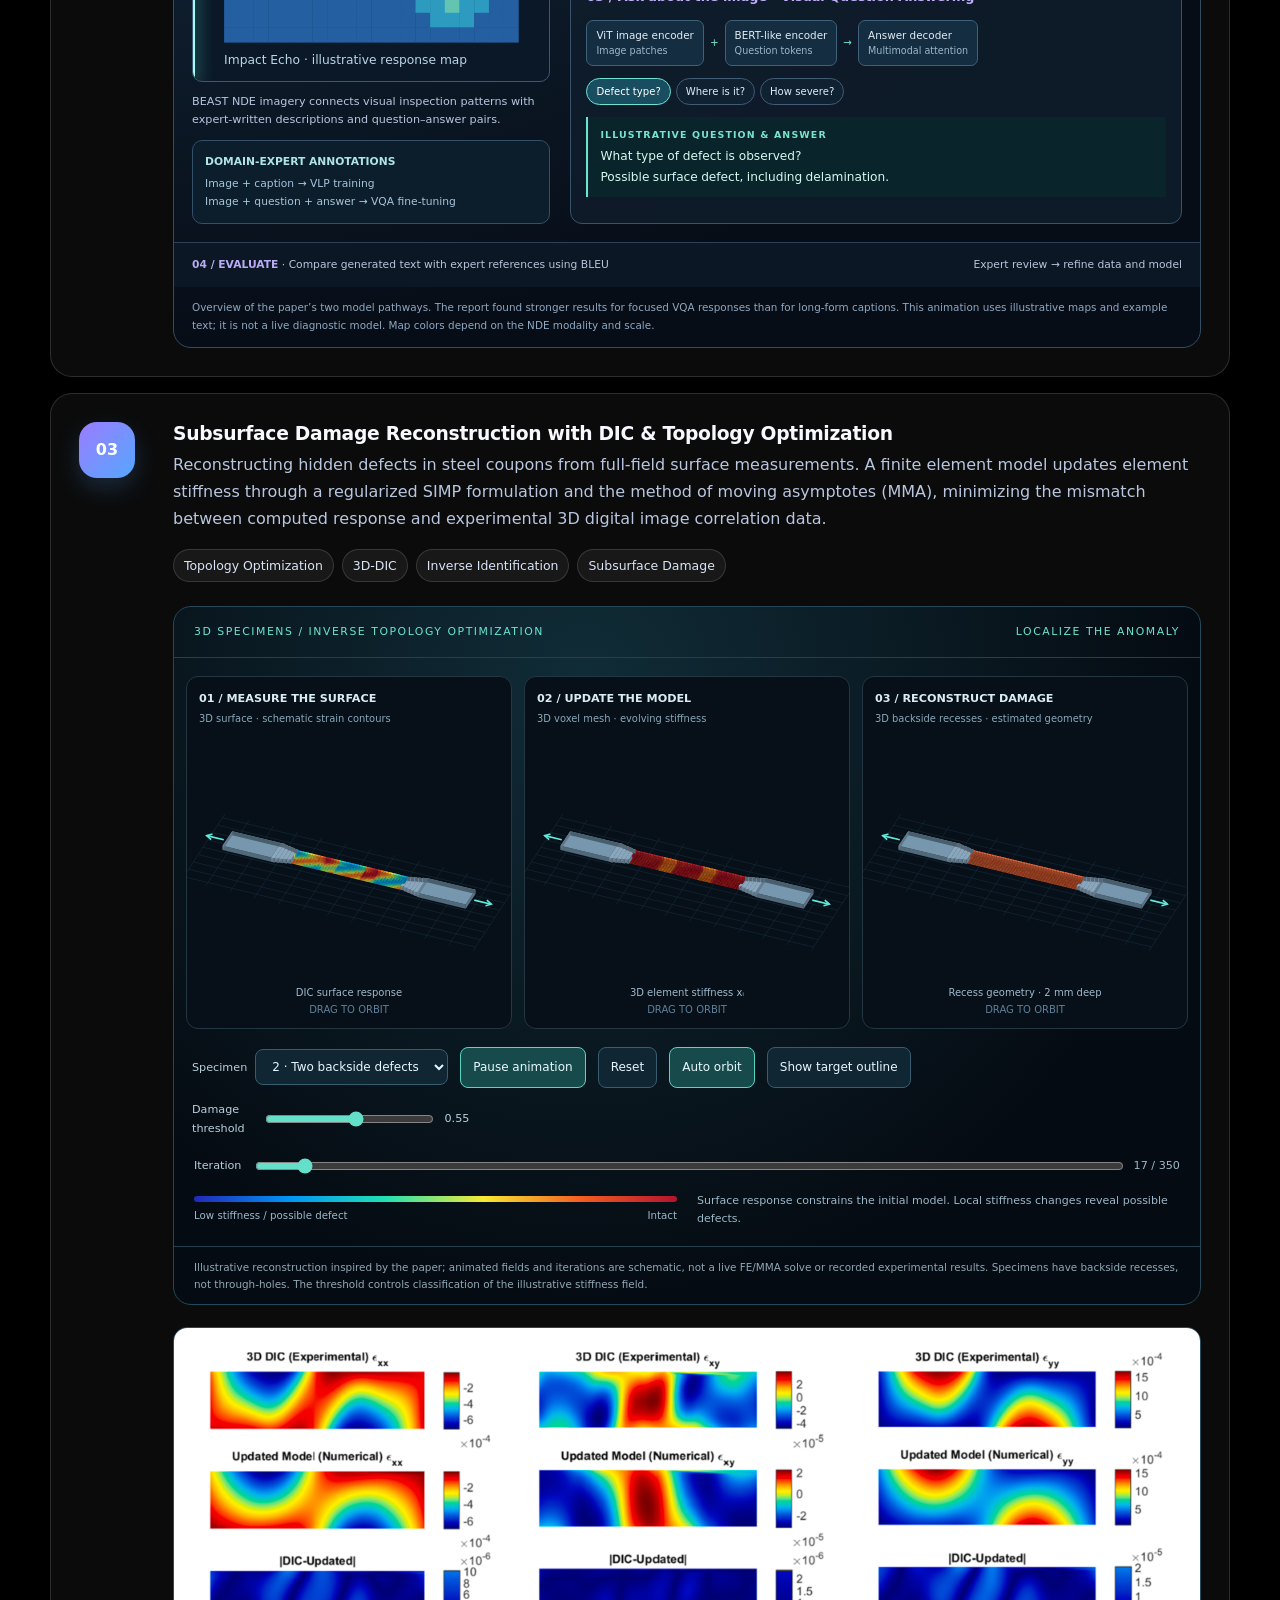
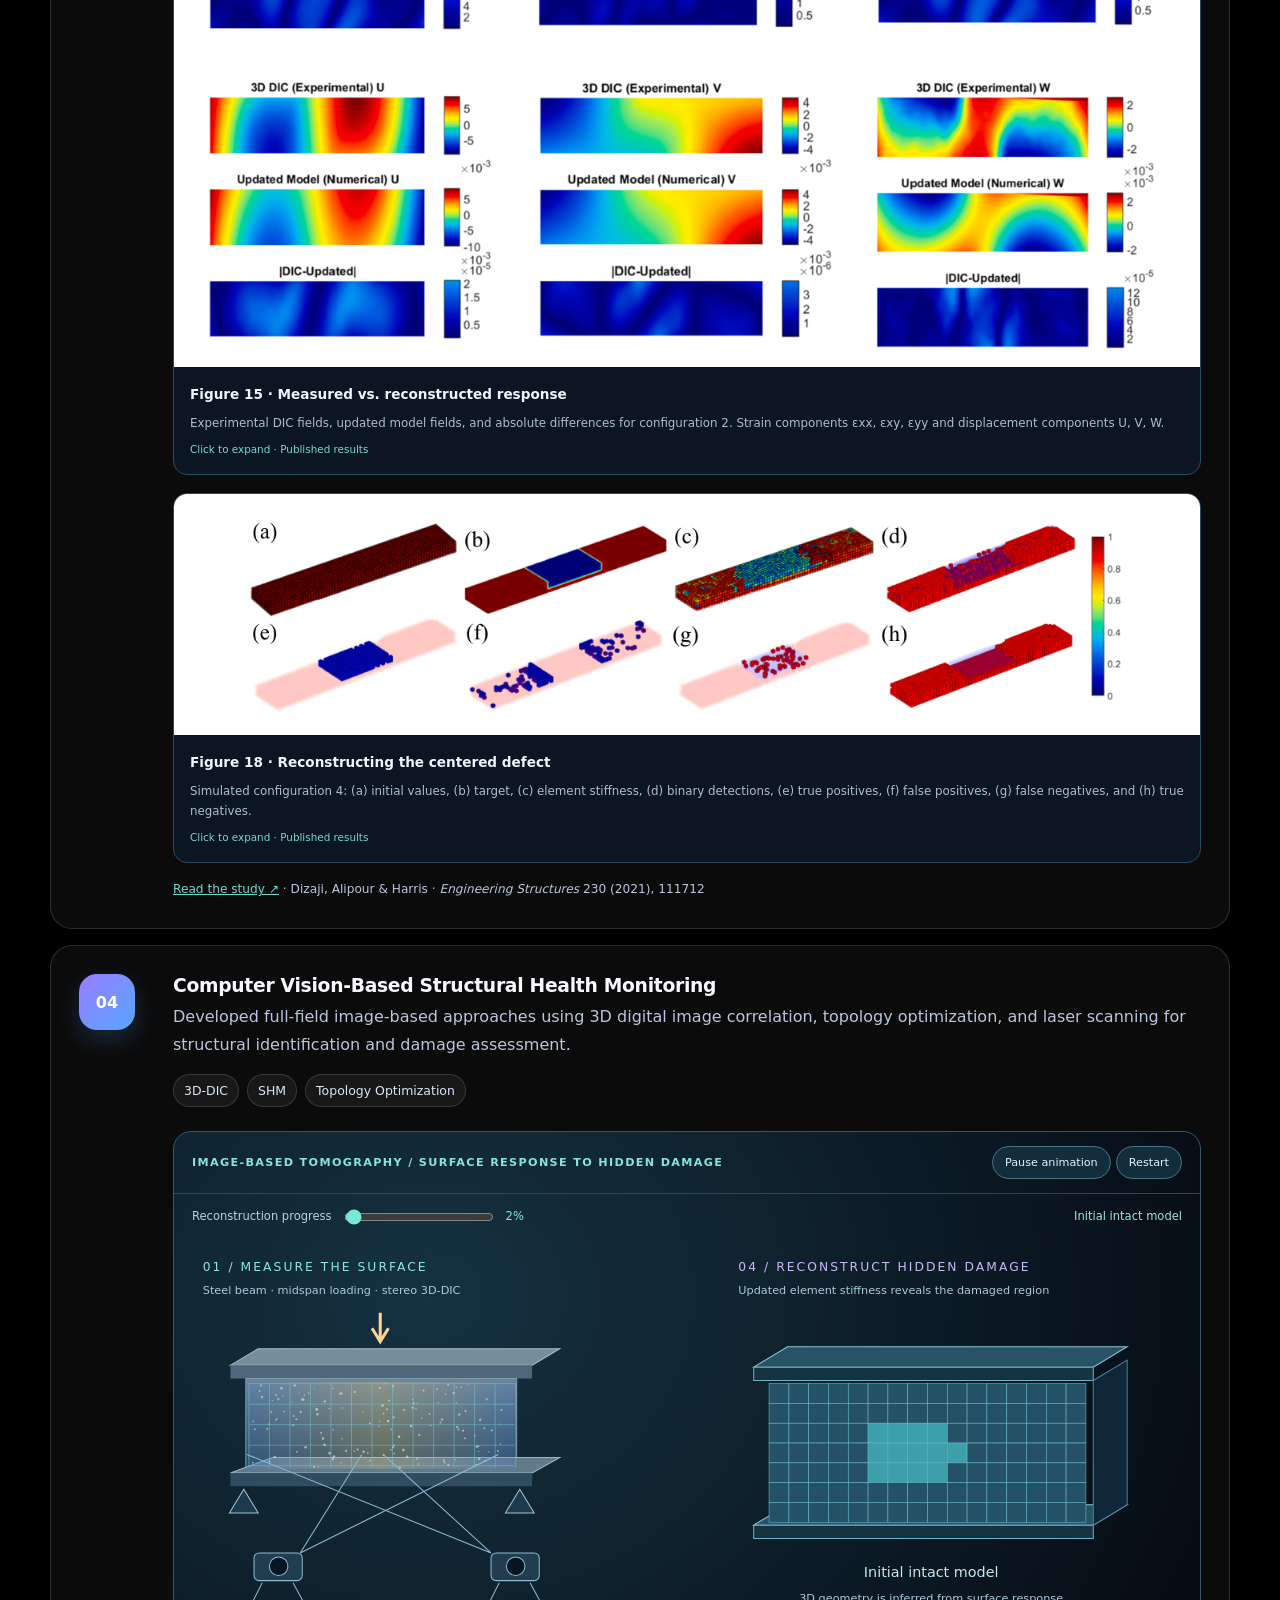
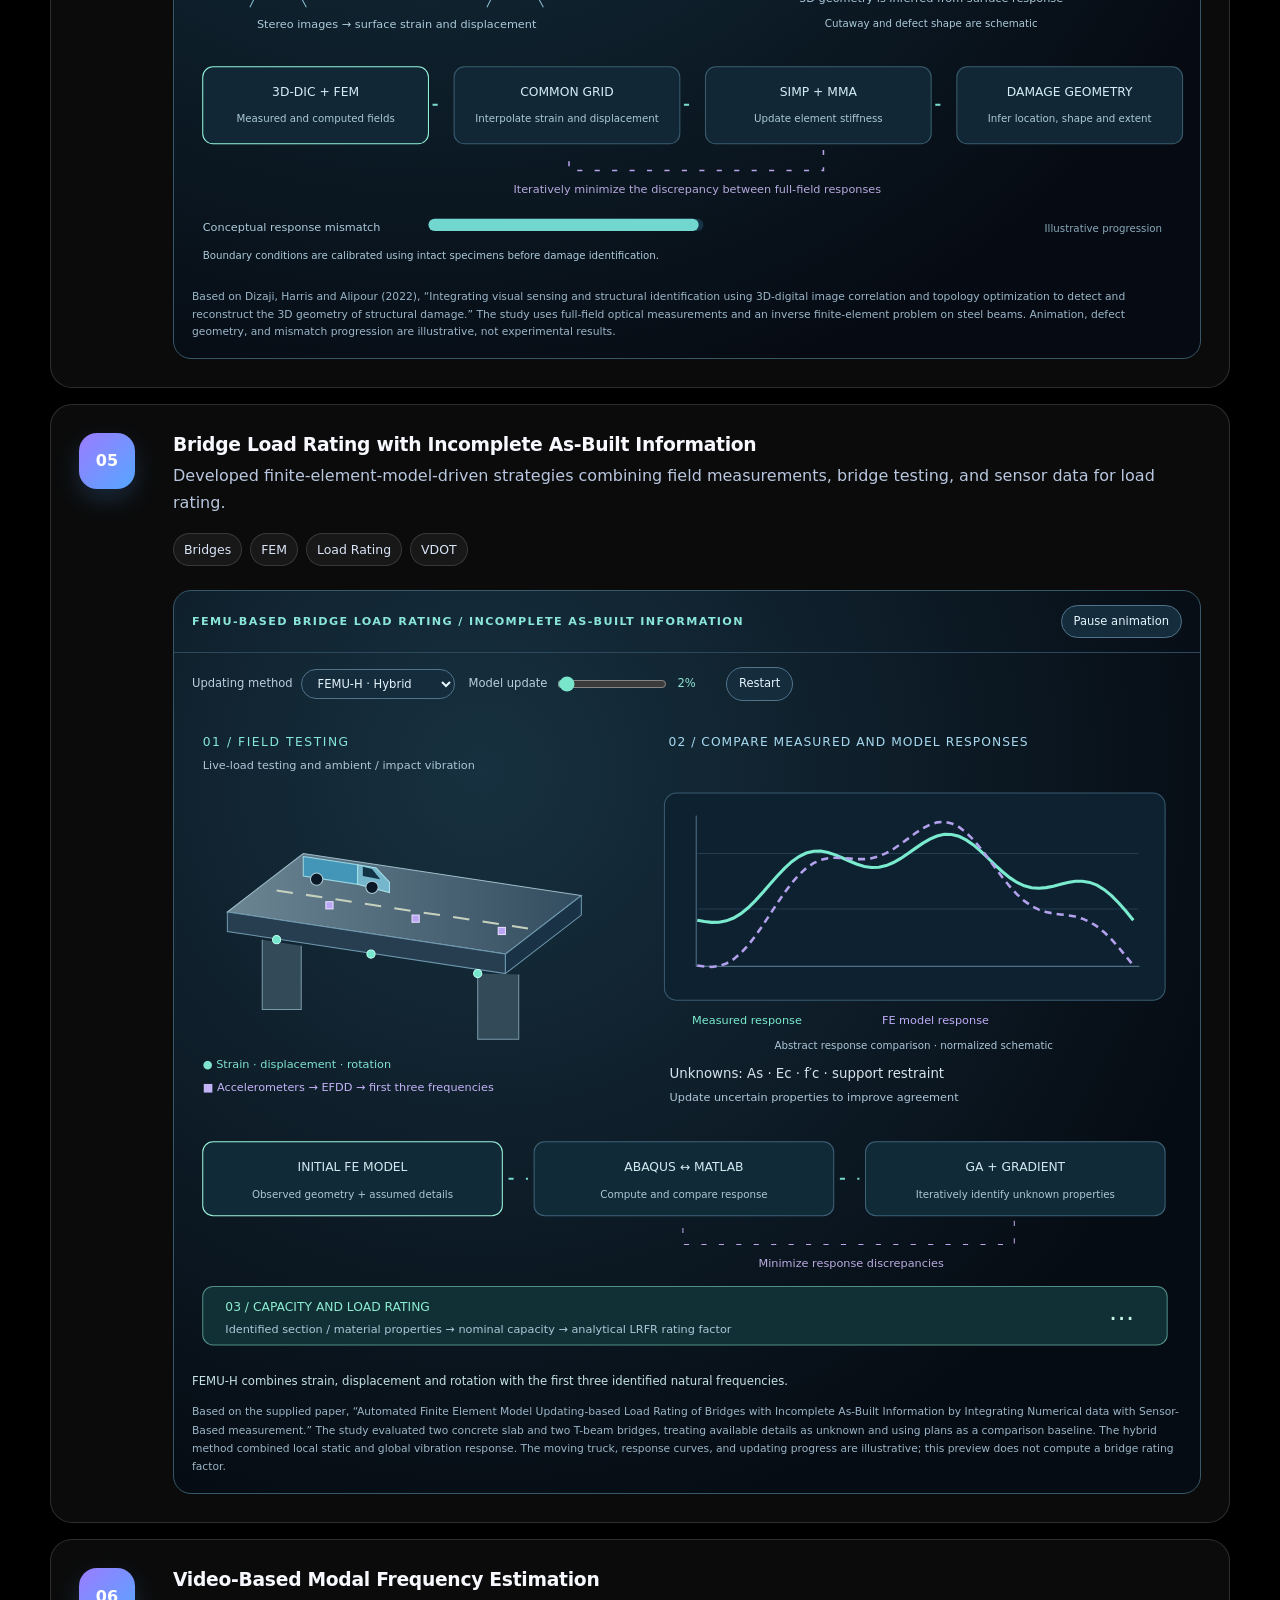
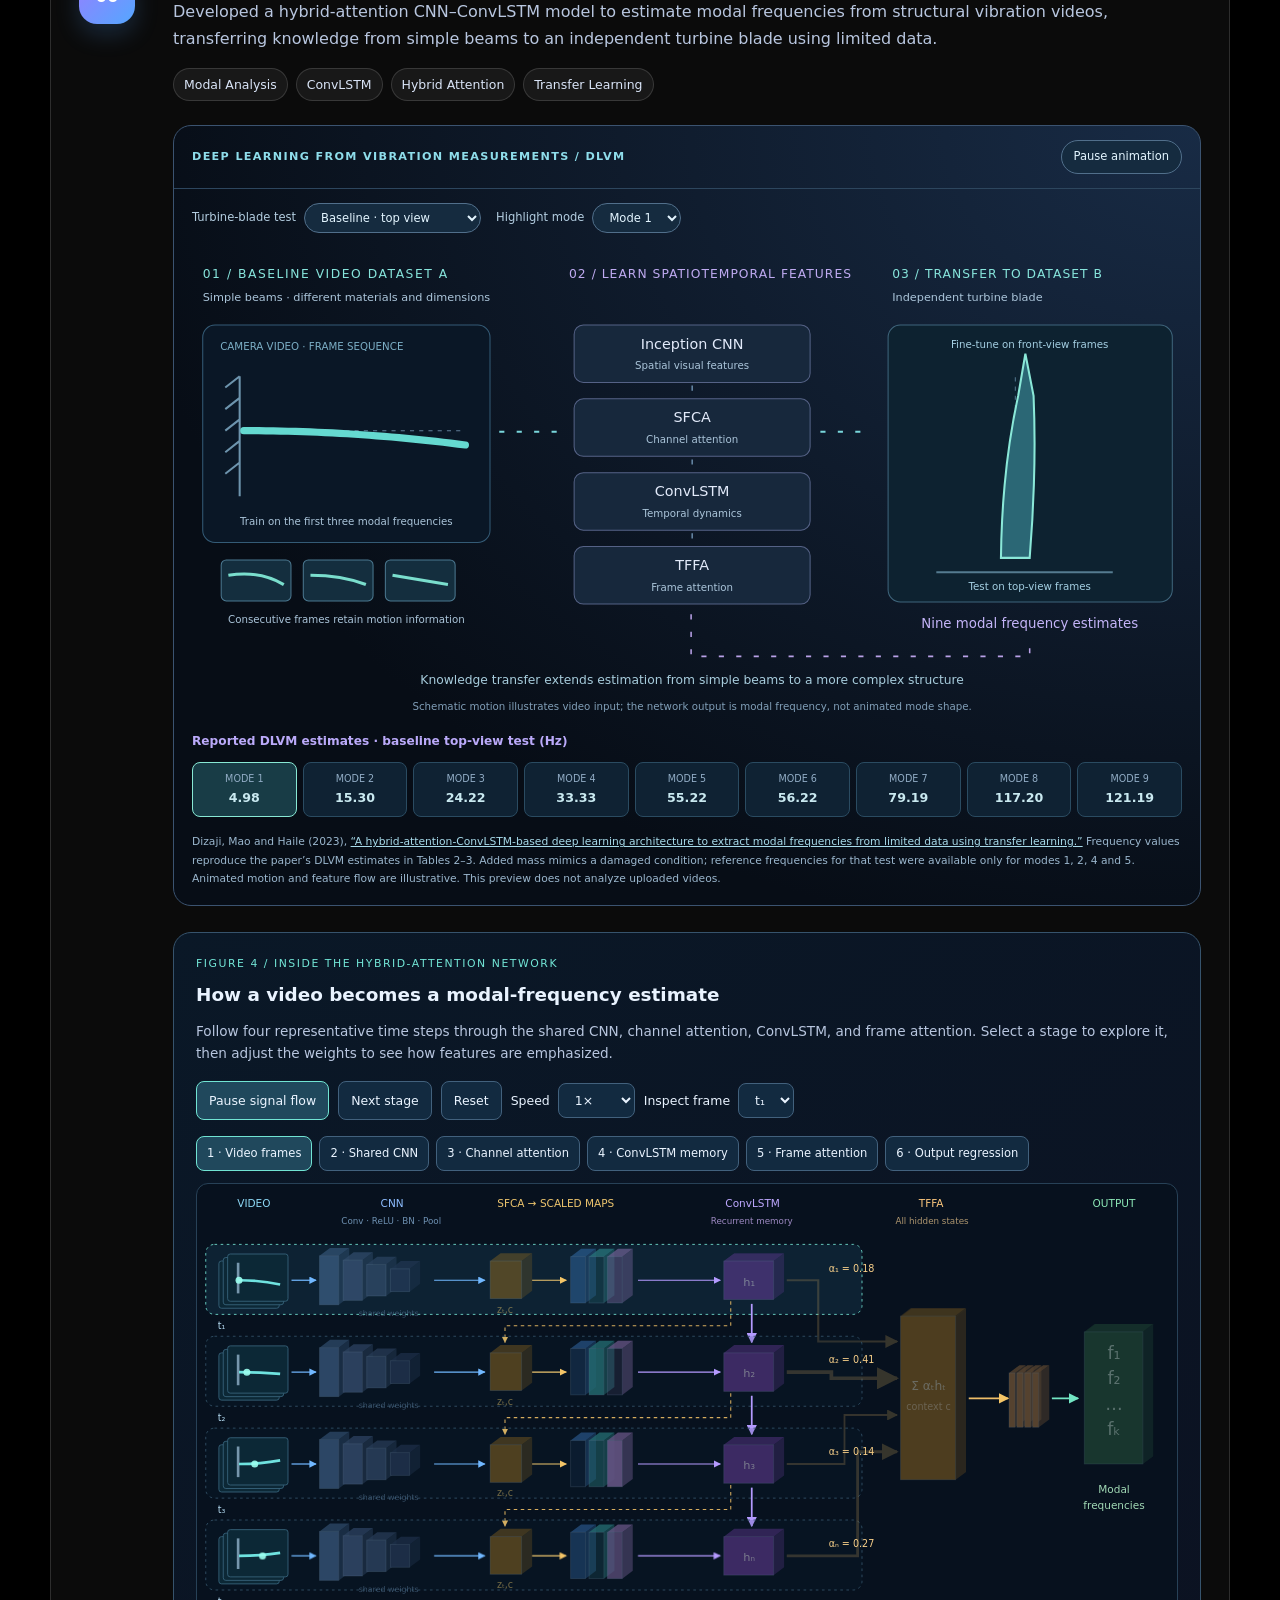
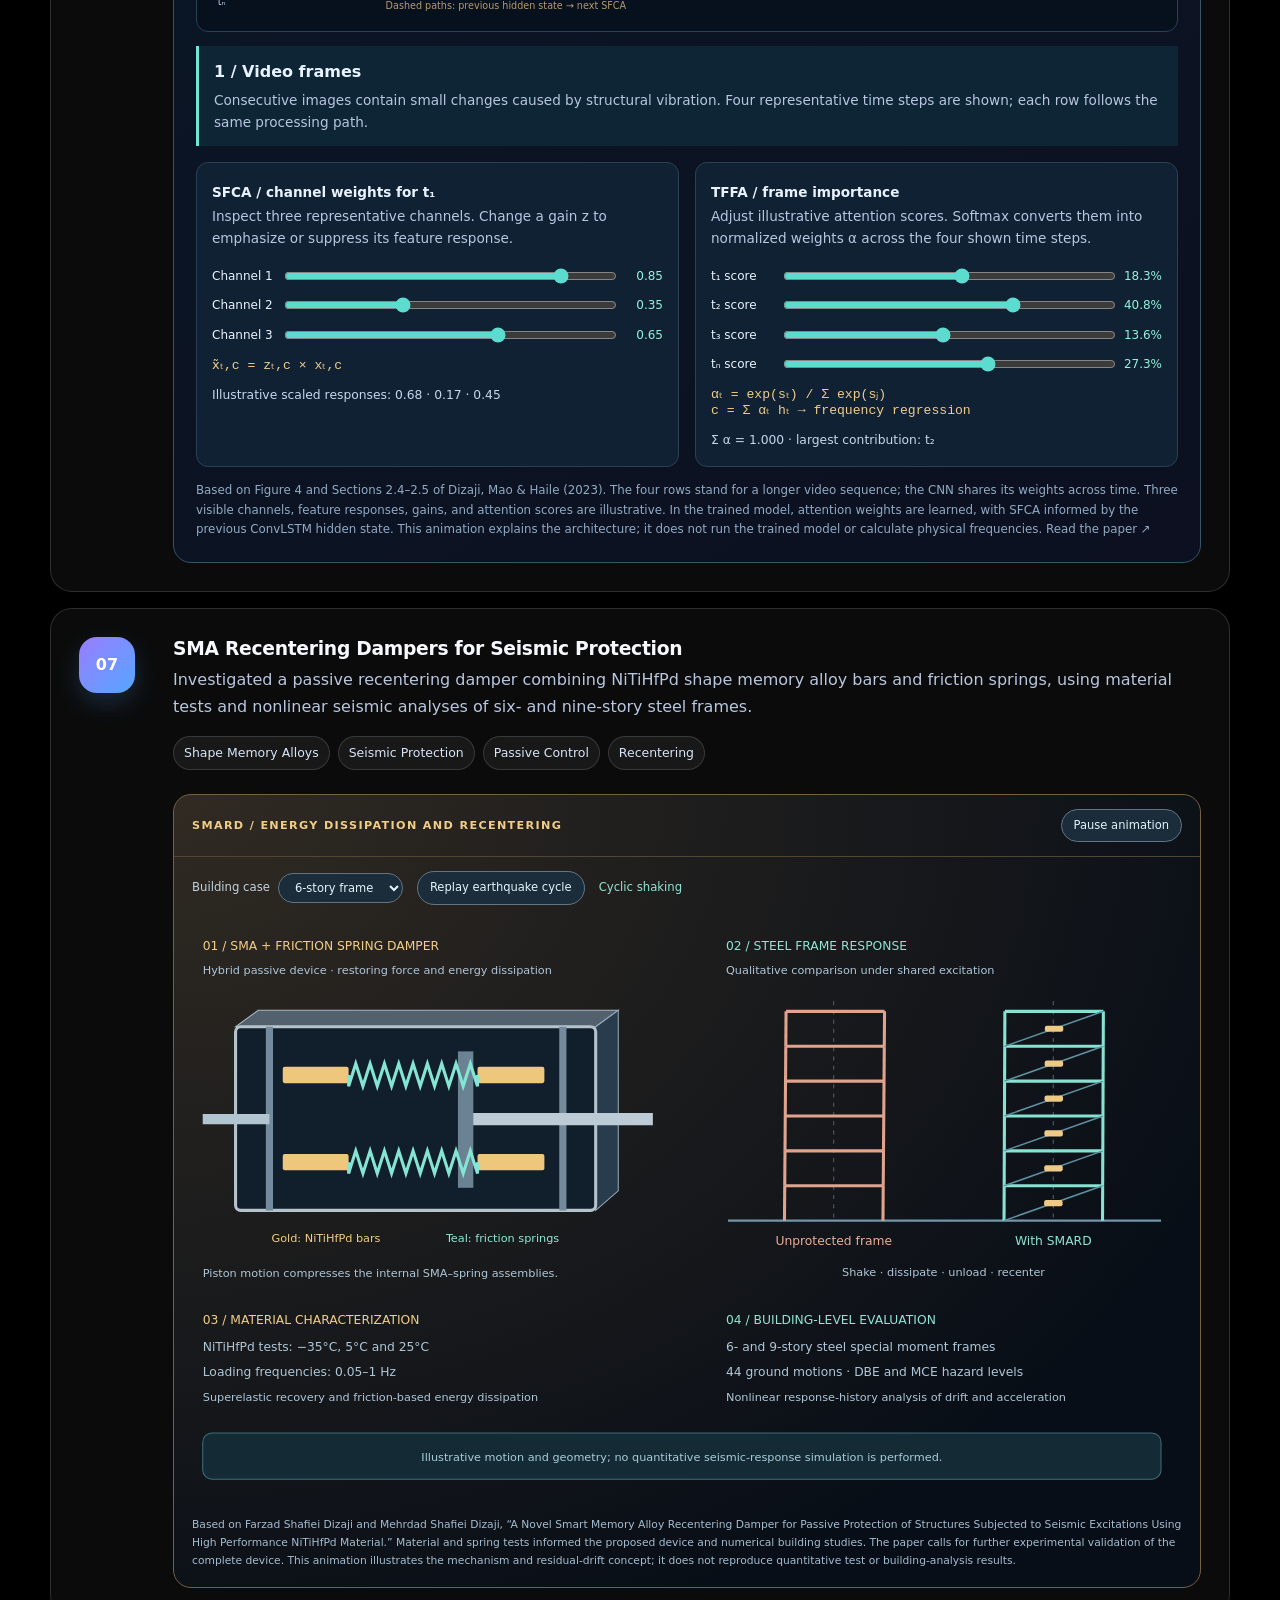
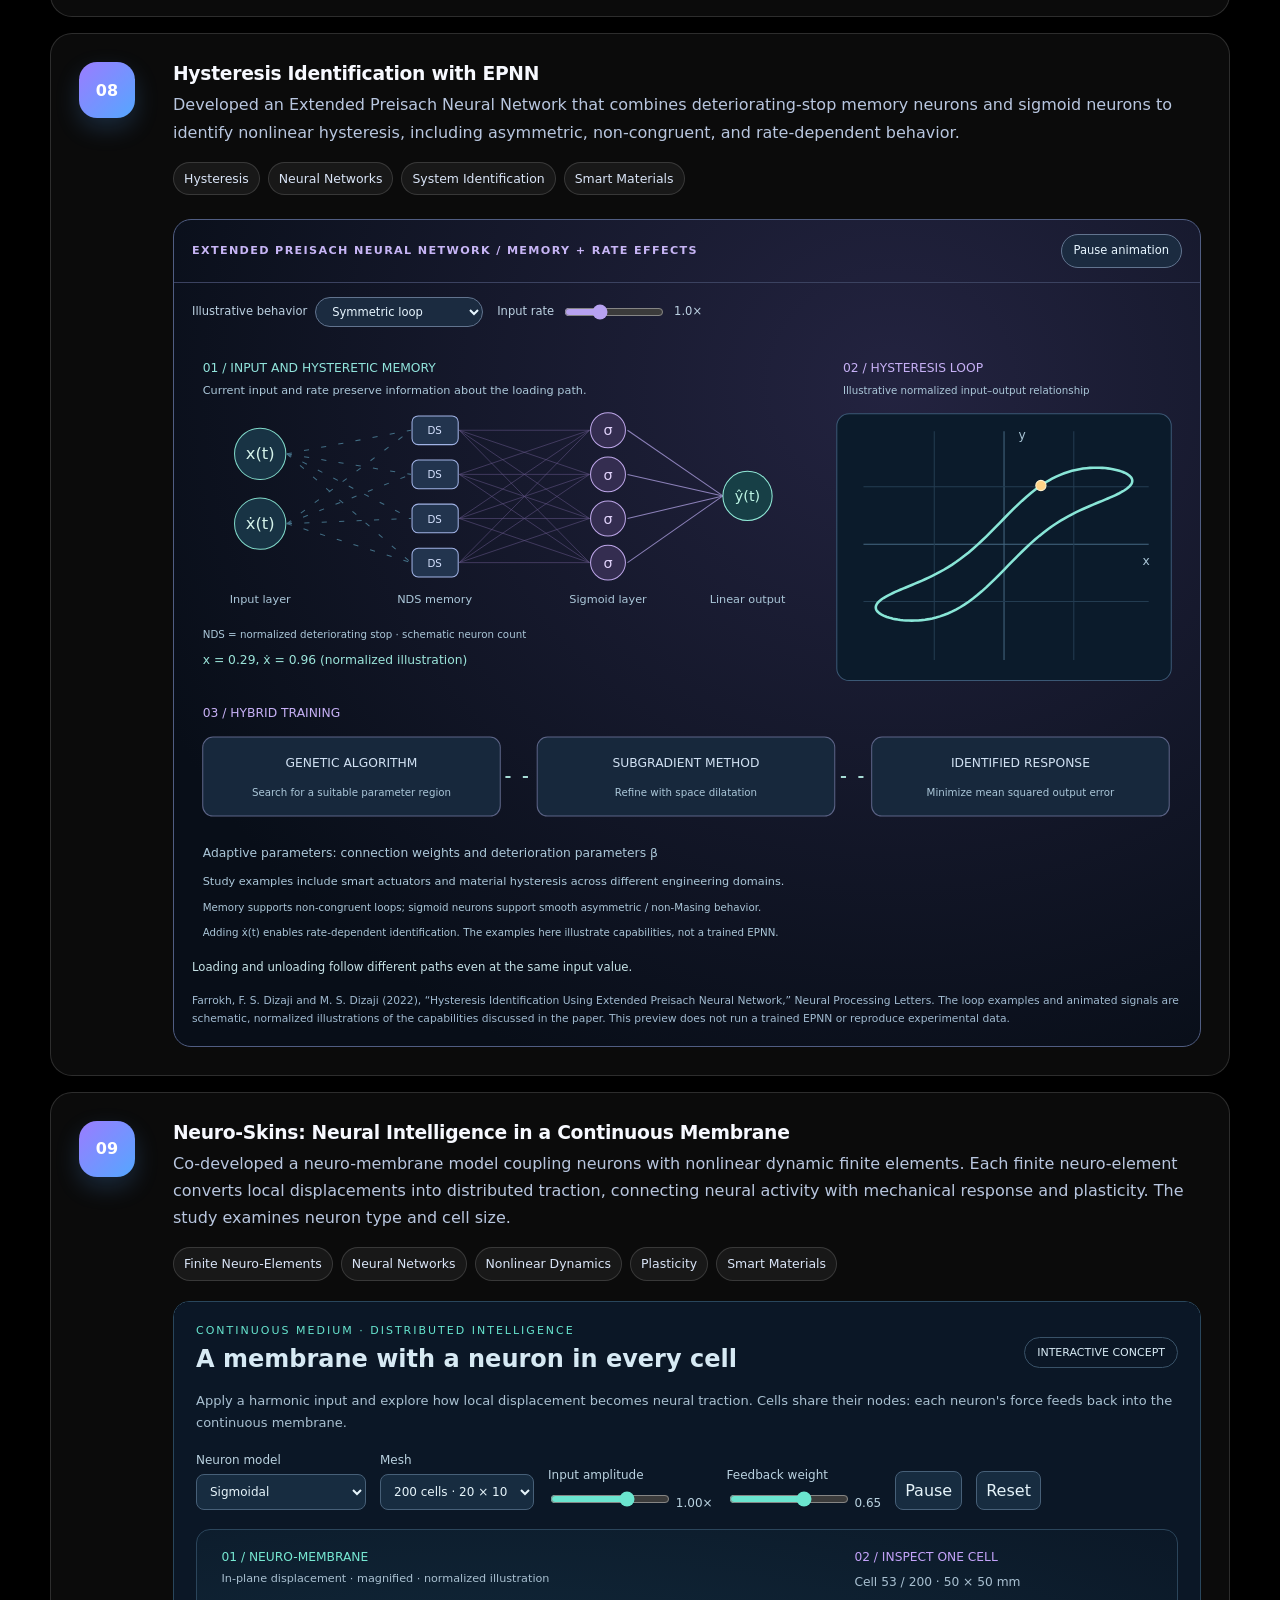
==== commit 1703bb0c: "Add Facebook link to contact section" ====
--- a/index.html
+++ b/index.html
@@ -1649,6 +1649,10 @@
         <h2>Research collaboration, academic opportunities & engineering innovation</h2>
         <p>I am interested in research and professional opportunities involving structural engineering, AI, digital twins, structural health monitoring, computer vision, and nondestructive evaluation.</p>
         <div class="contact-links">
+          <a target="_blank" rel="noopener noreferrer" href="https://www.facebook.com/msdizaji" aria-label="Facebook">
+            <svg class="channel-icon fill" viewBox="0 0 24 24" aria-hidden="true"><path d="M24 12.073C24 5.405 18.627 0 12 0S0 5.405 0 12.073c0 6.026 4.388 11.021 10.125 11.927v-8.437H7.078v-3.49h3.047V9.413c0-3.026 1.792-4.697 4.533-4.697 1.312 0 2.686.235 2.686.235v2.971H15.83c-1.491 0-1.956.931-1.956 1.887v2.264h3.328l-.532 3.49h-2.796V24C19.612 23.094 24 18.099 24 12.073Z"/></svg>
+            <span>Facebook</span>
+          </a>
           <a target="_blank" rel="noopener noreferrer" href="https://x.com/mehrdadshafiei" aria-label="X">
             <svg class="channel-icon fill" viewBox="0 0 24 24" aria-hidden="true"><path d="M18.901 1.153h3.68l-8.04 9.19L24 22.846h-7.406l-5.8-7.584-6.64 7.584H.47l8.6-9.835L0 1.154h7.594l5.243 6.932 6.064-6.933Zm-1.29 19.49h2.039L6.487 3.24H4.3l13.31 17.403Z"/></svg>
             <span>X</span>
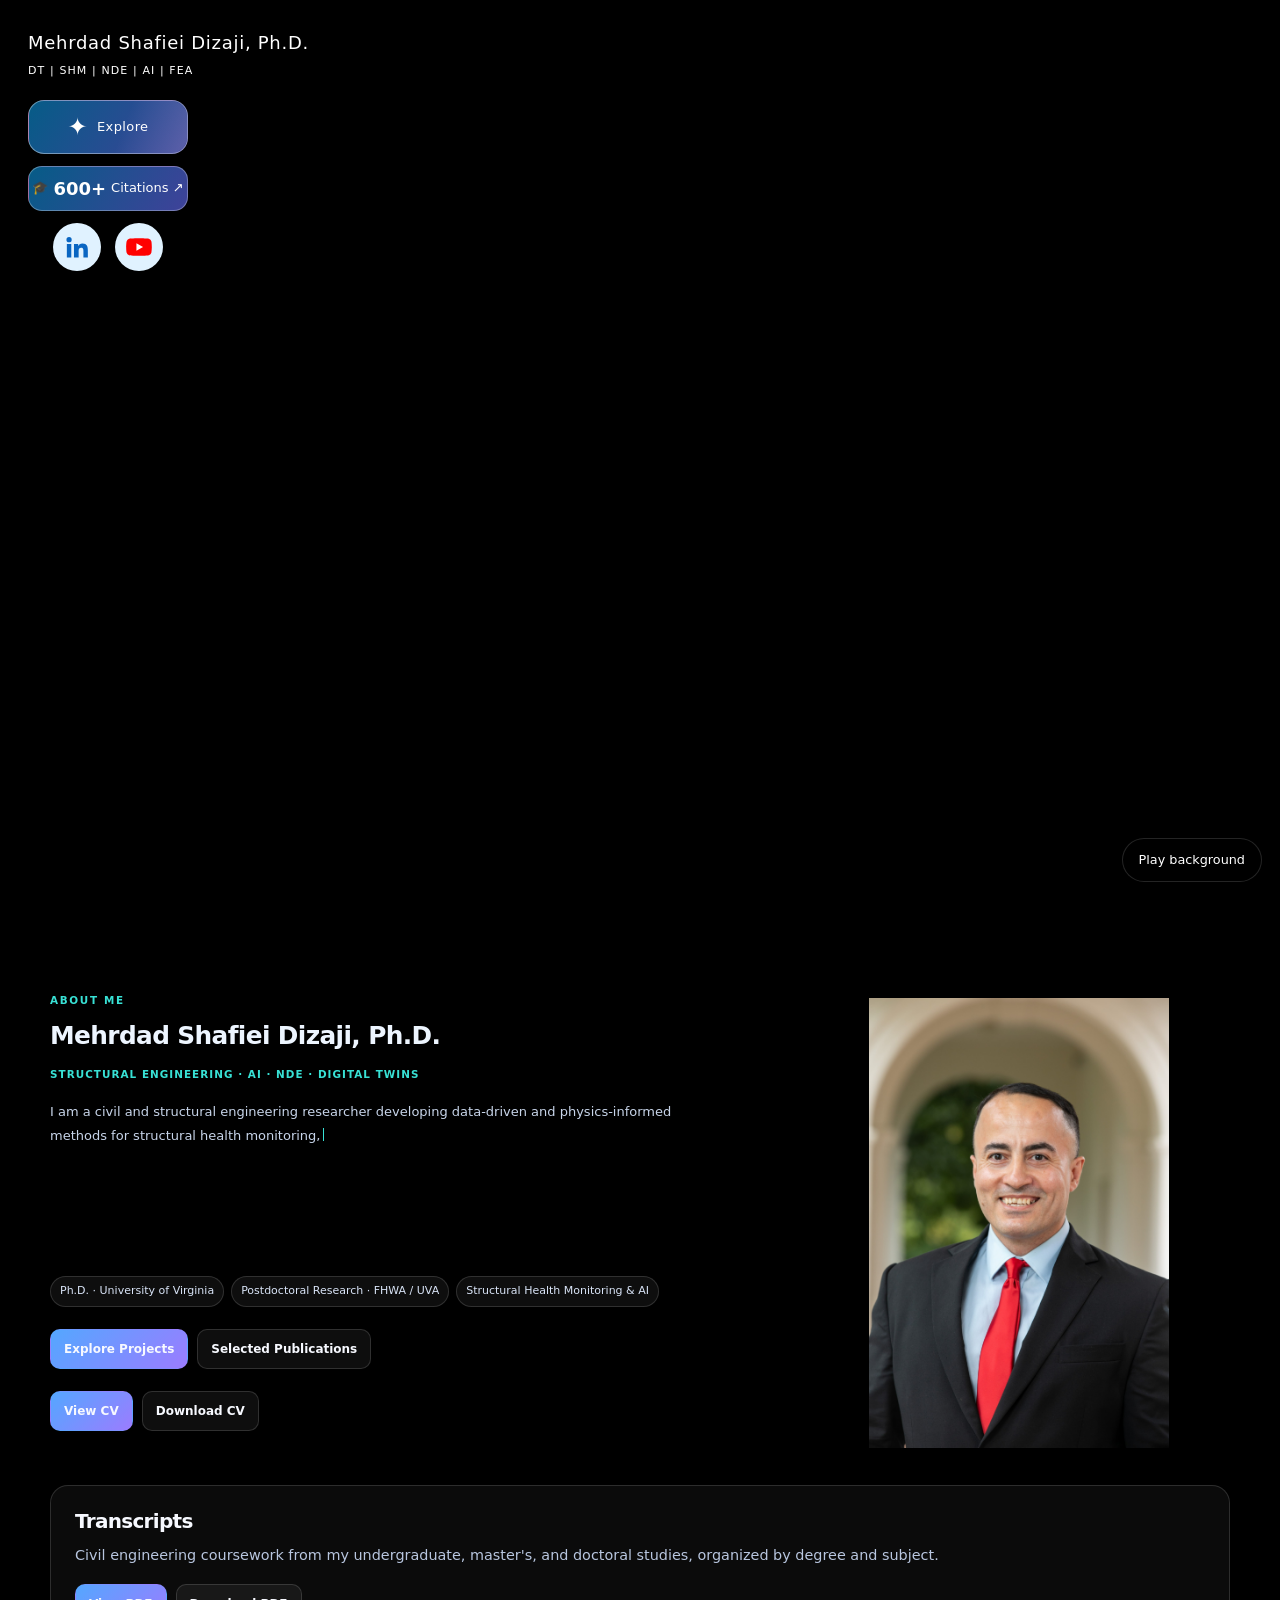
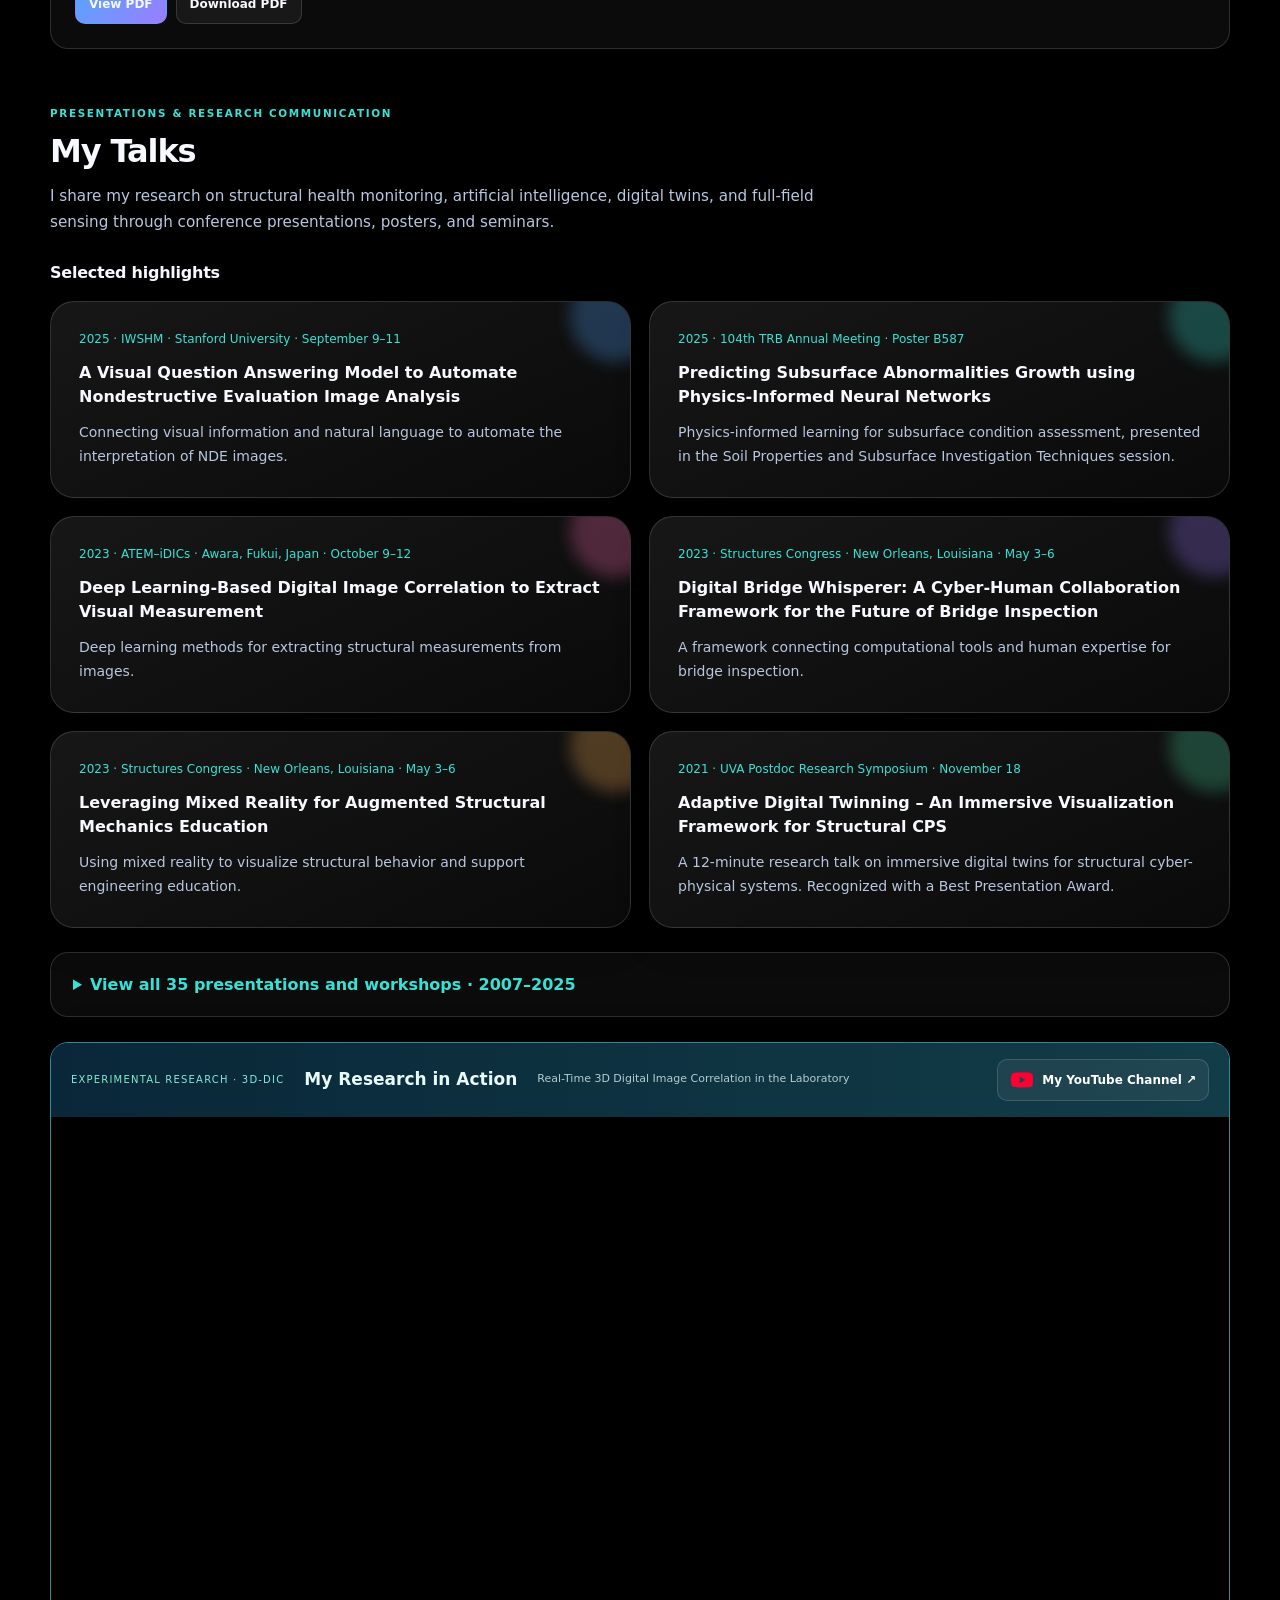
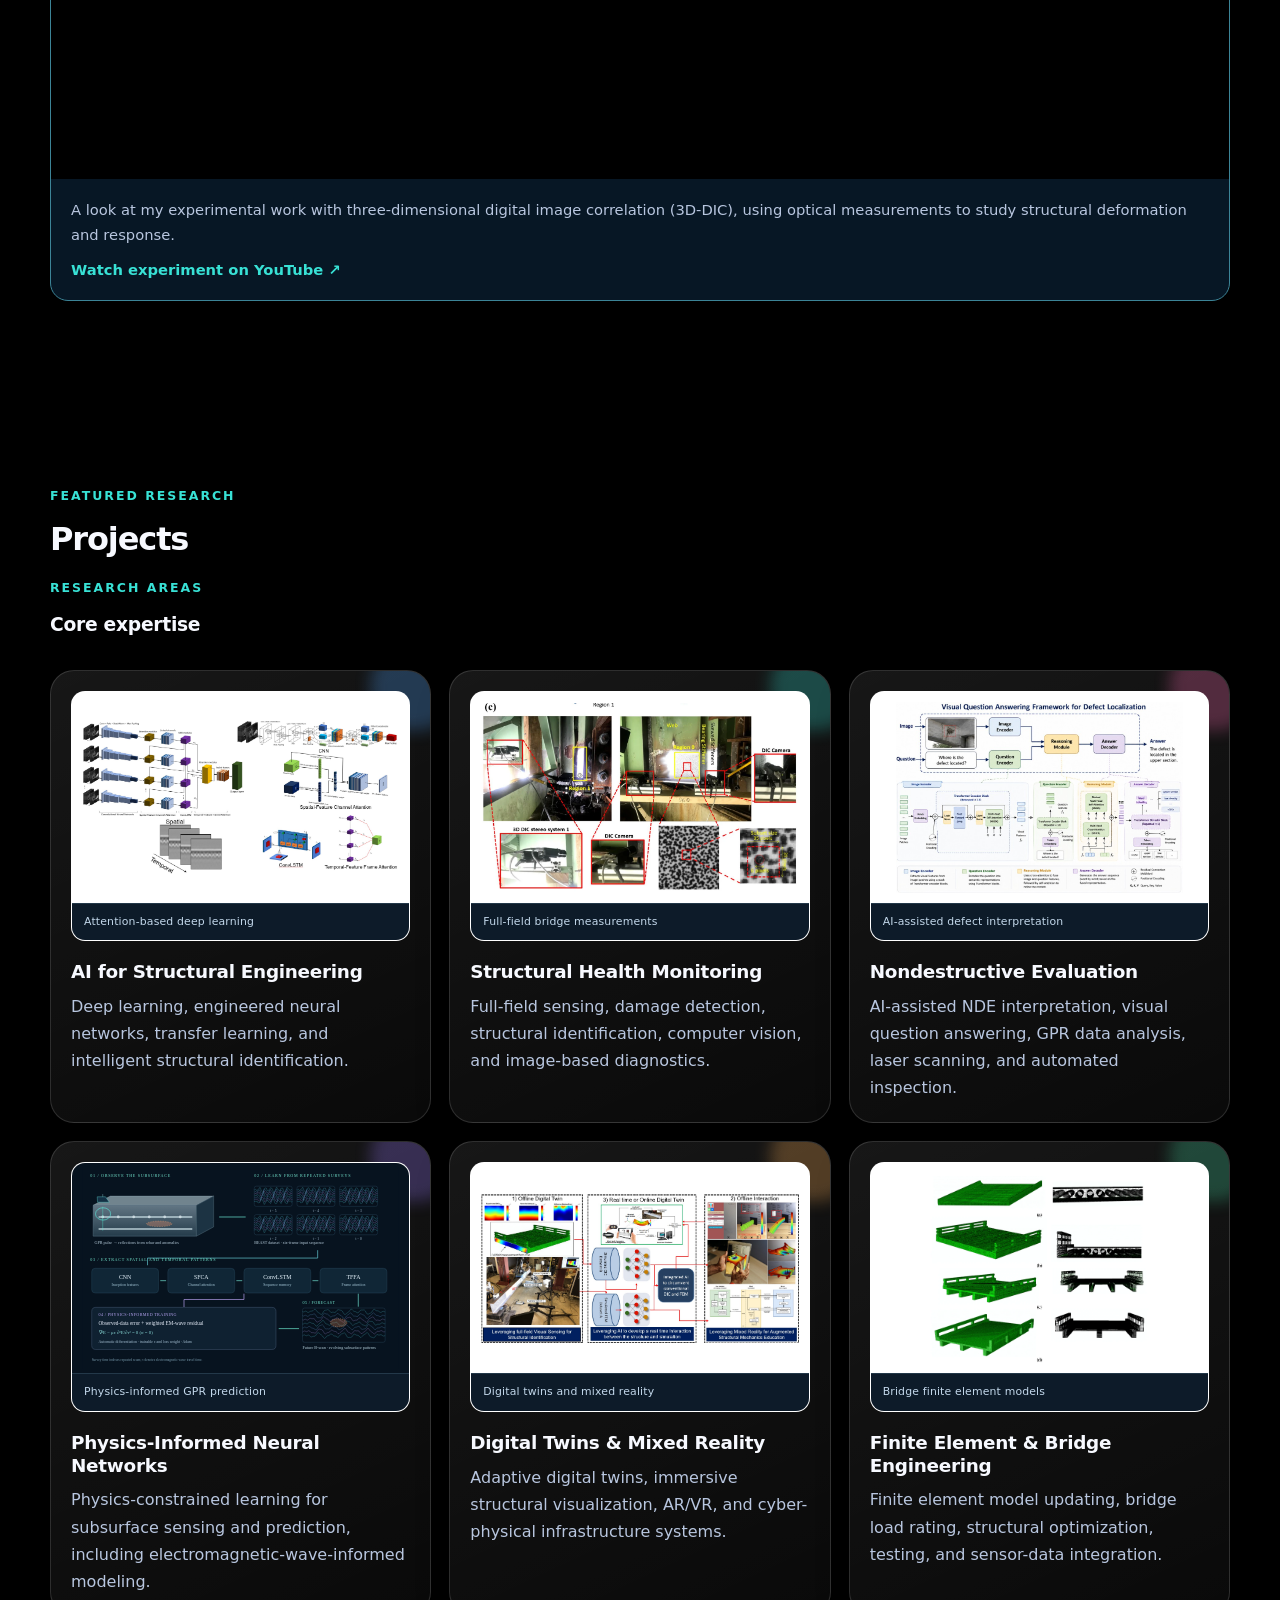
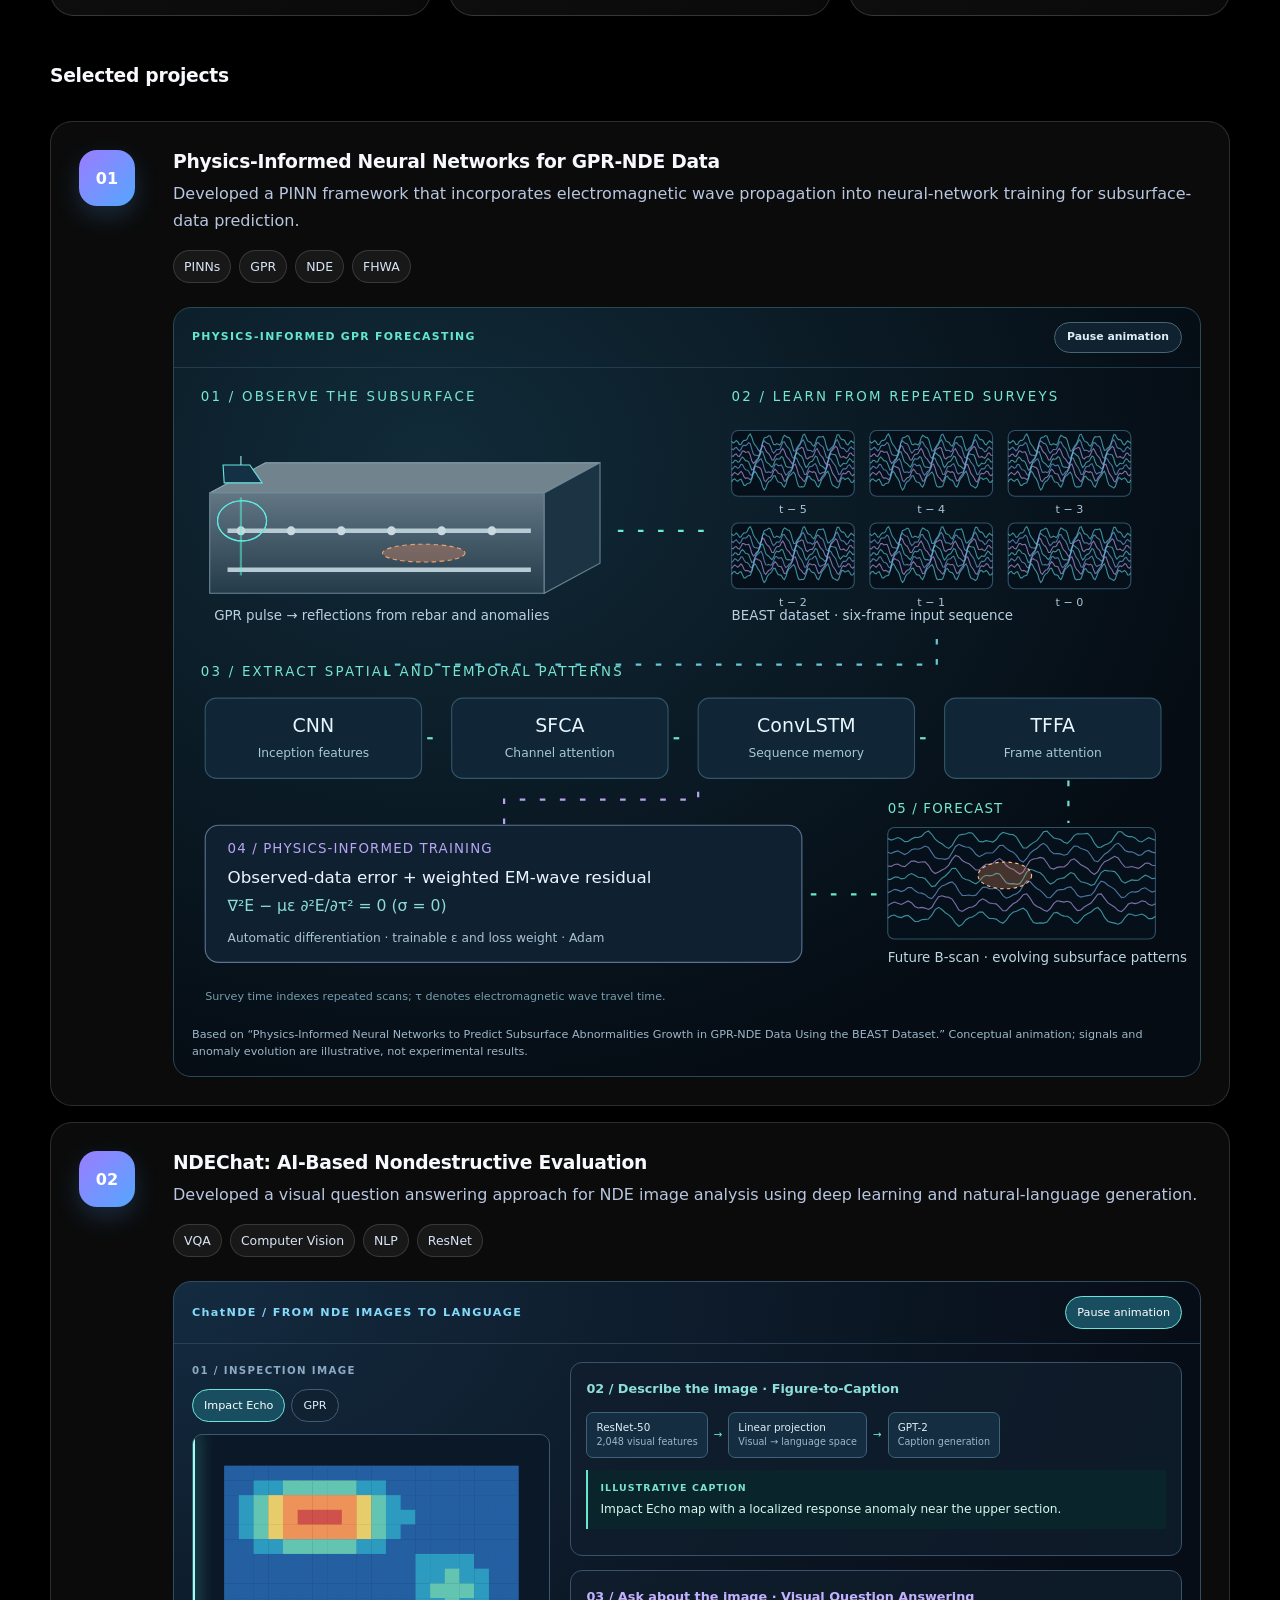
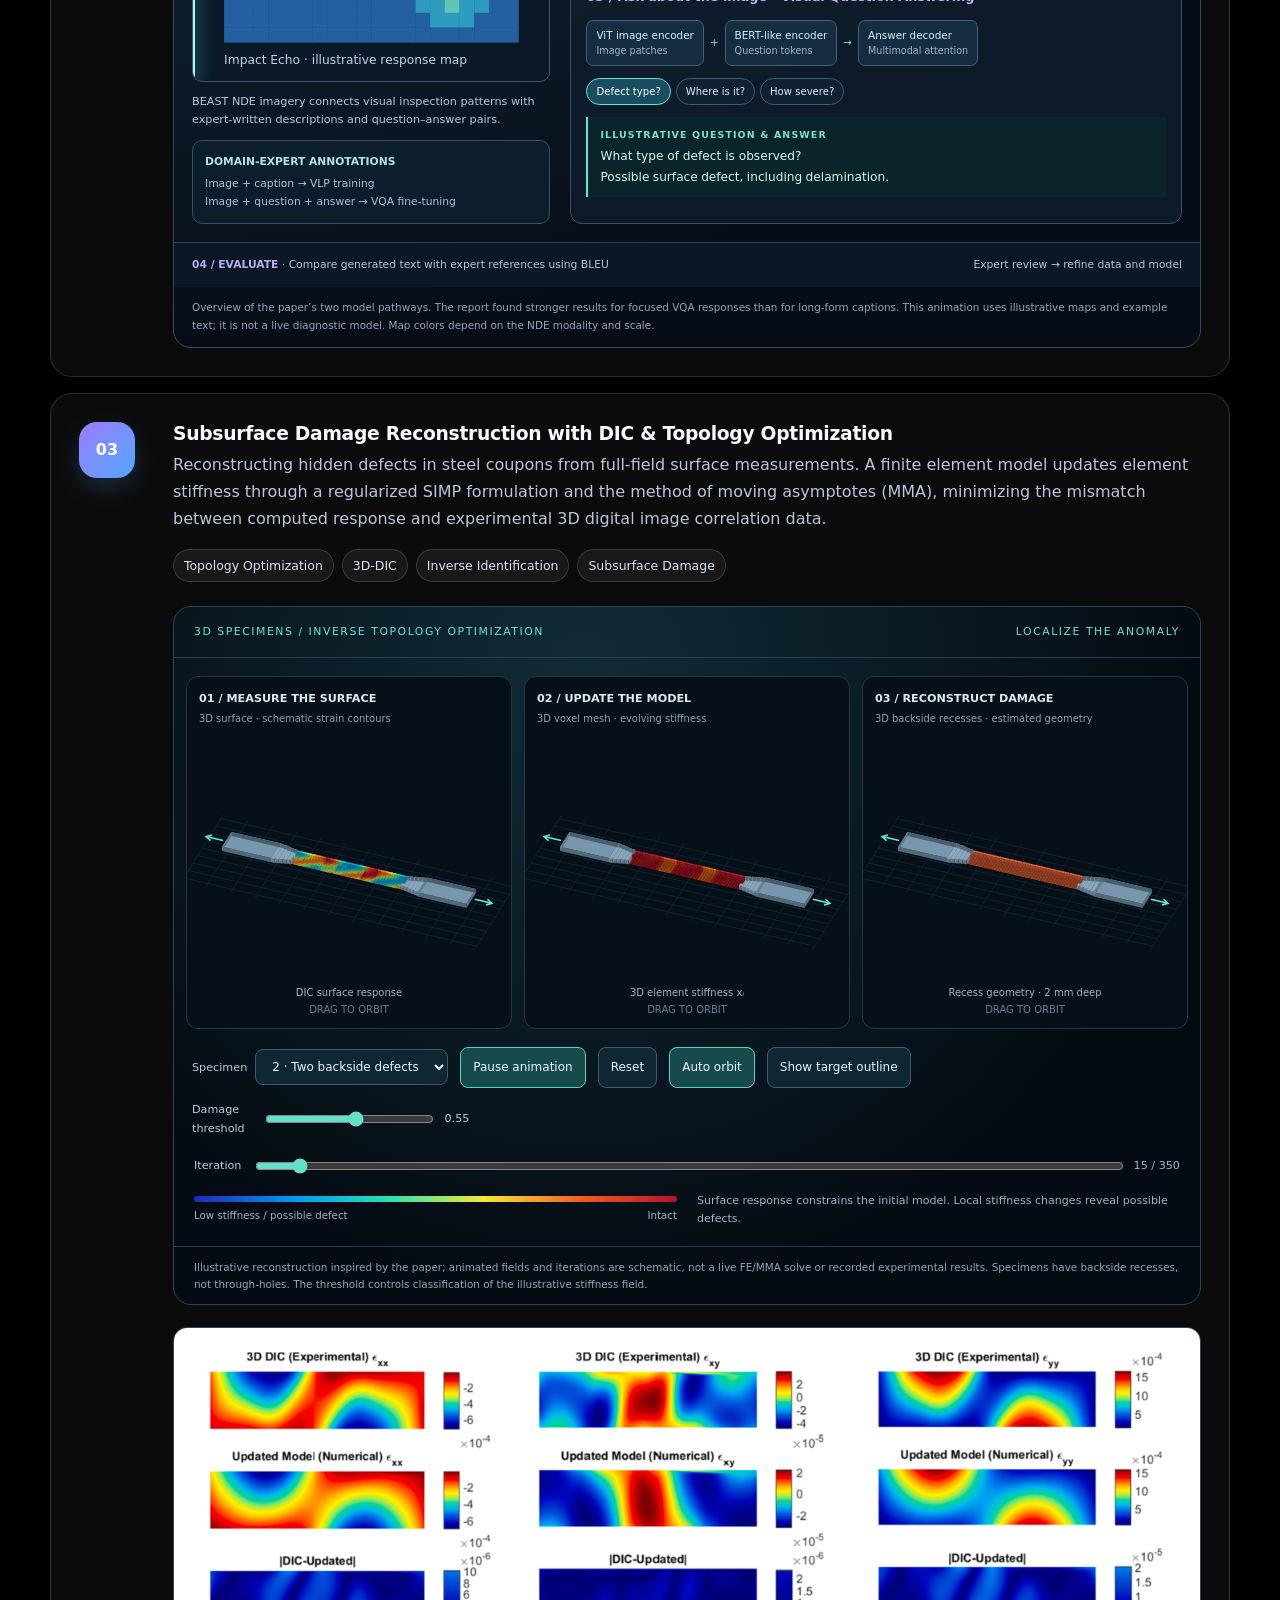
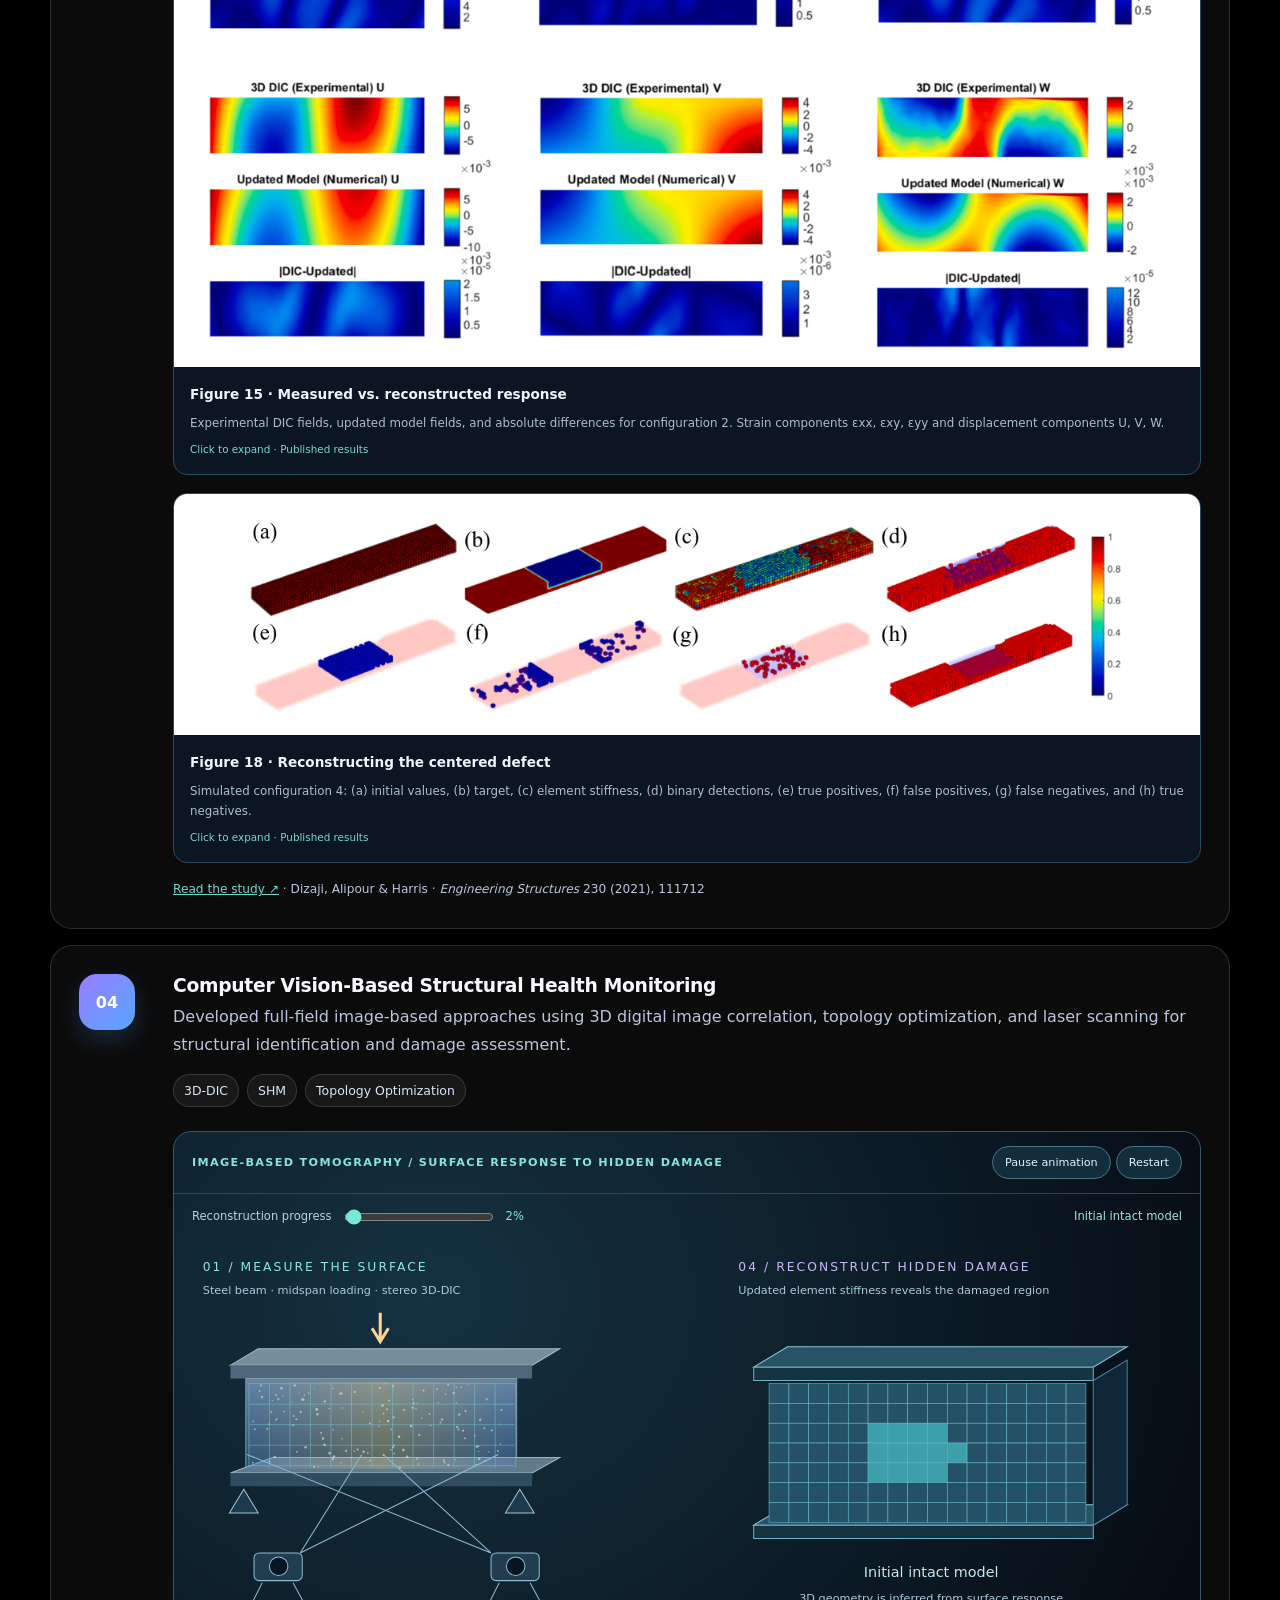
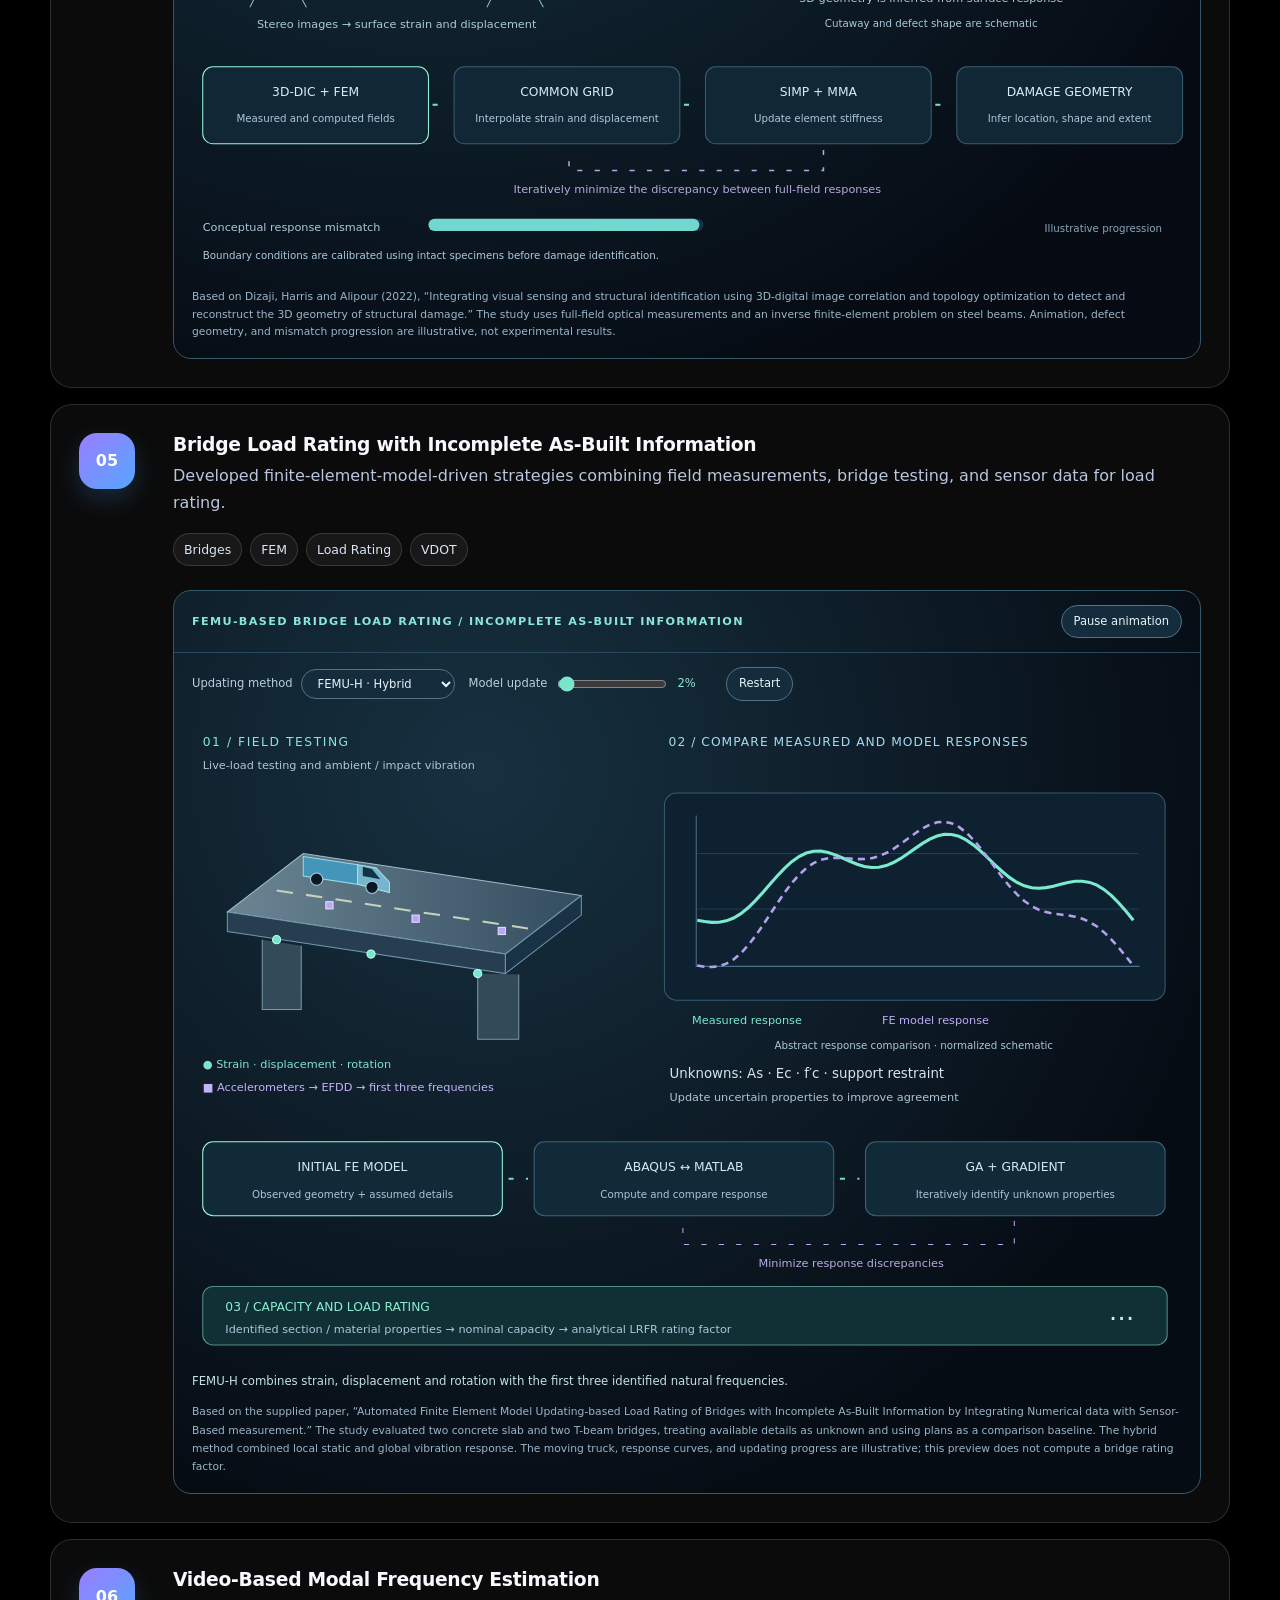
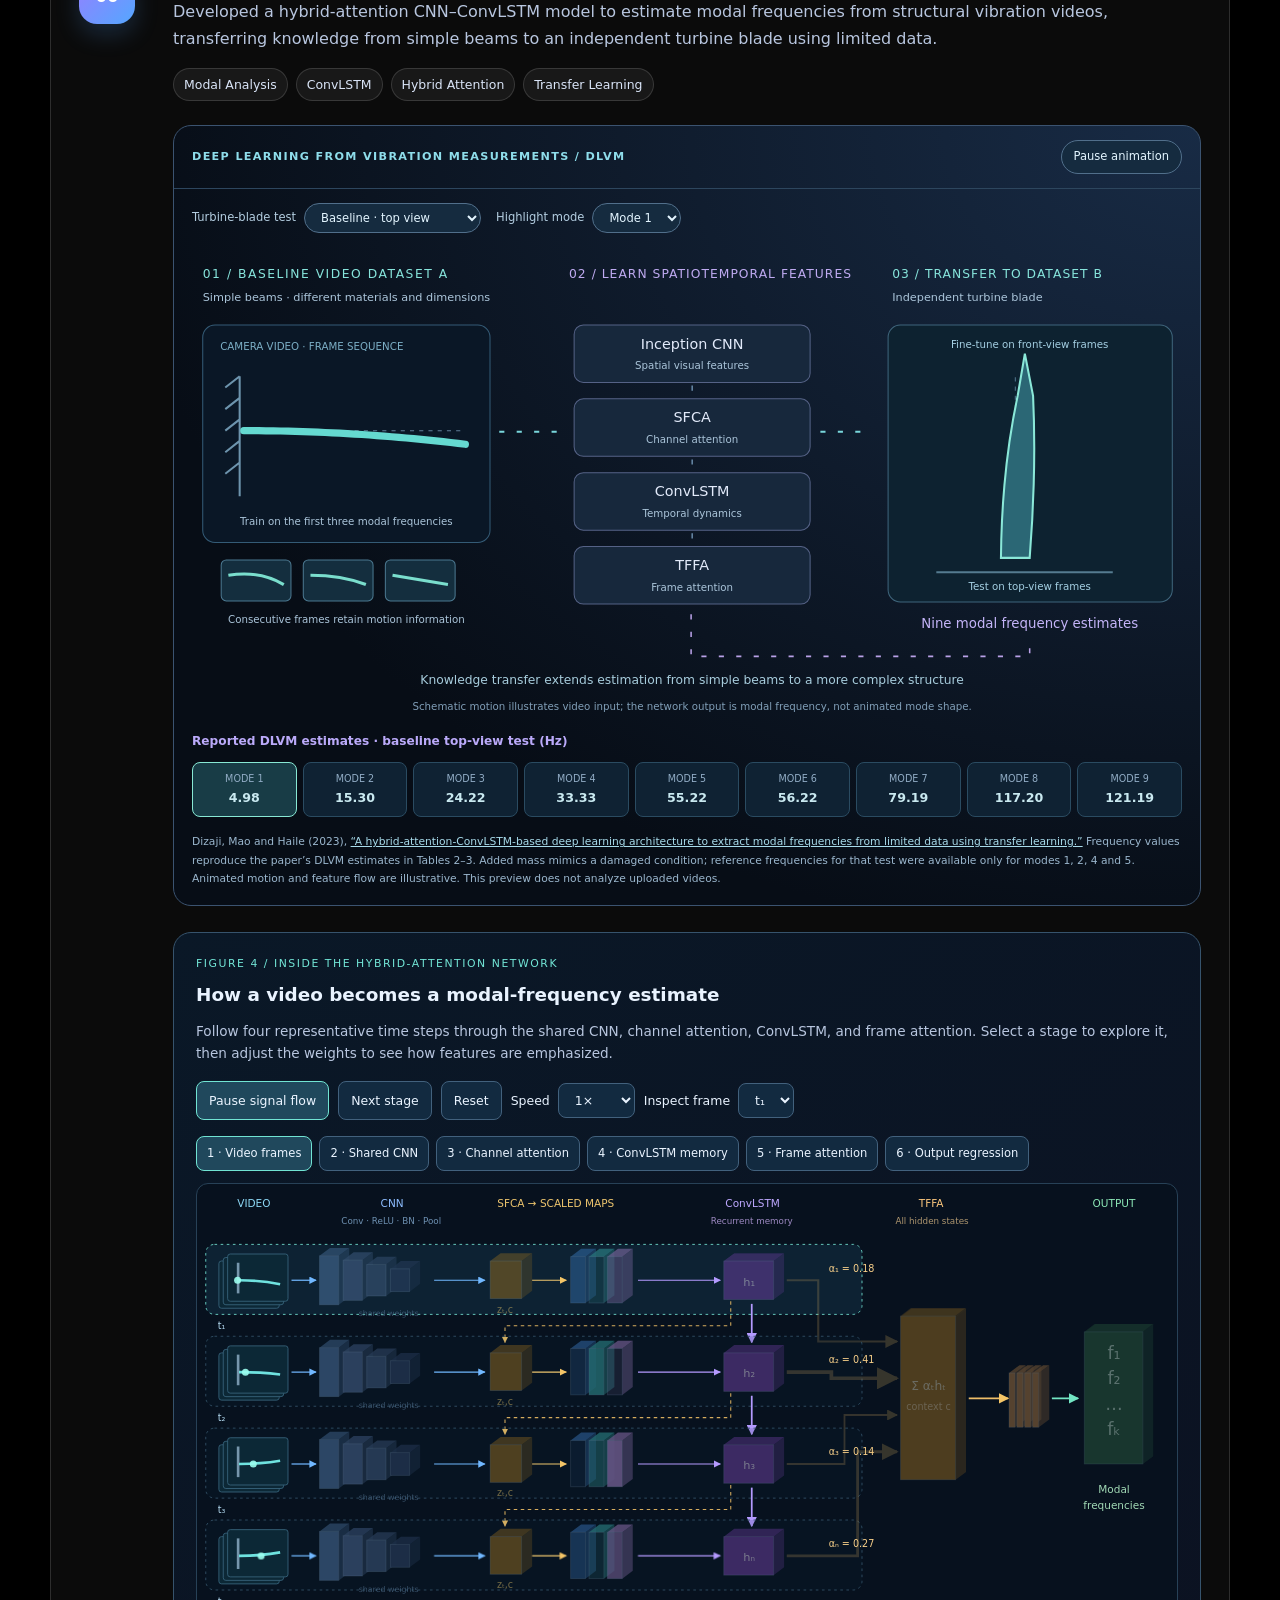
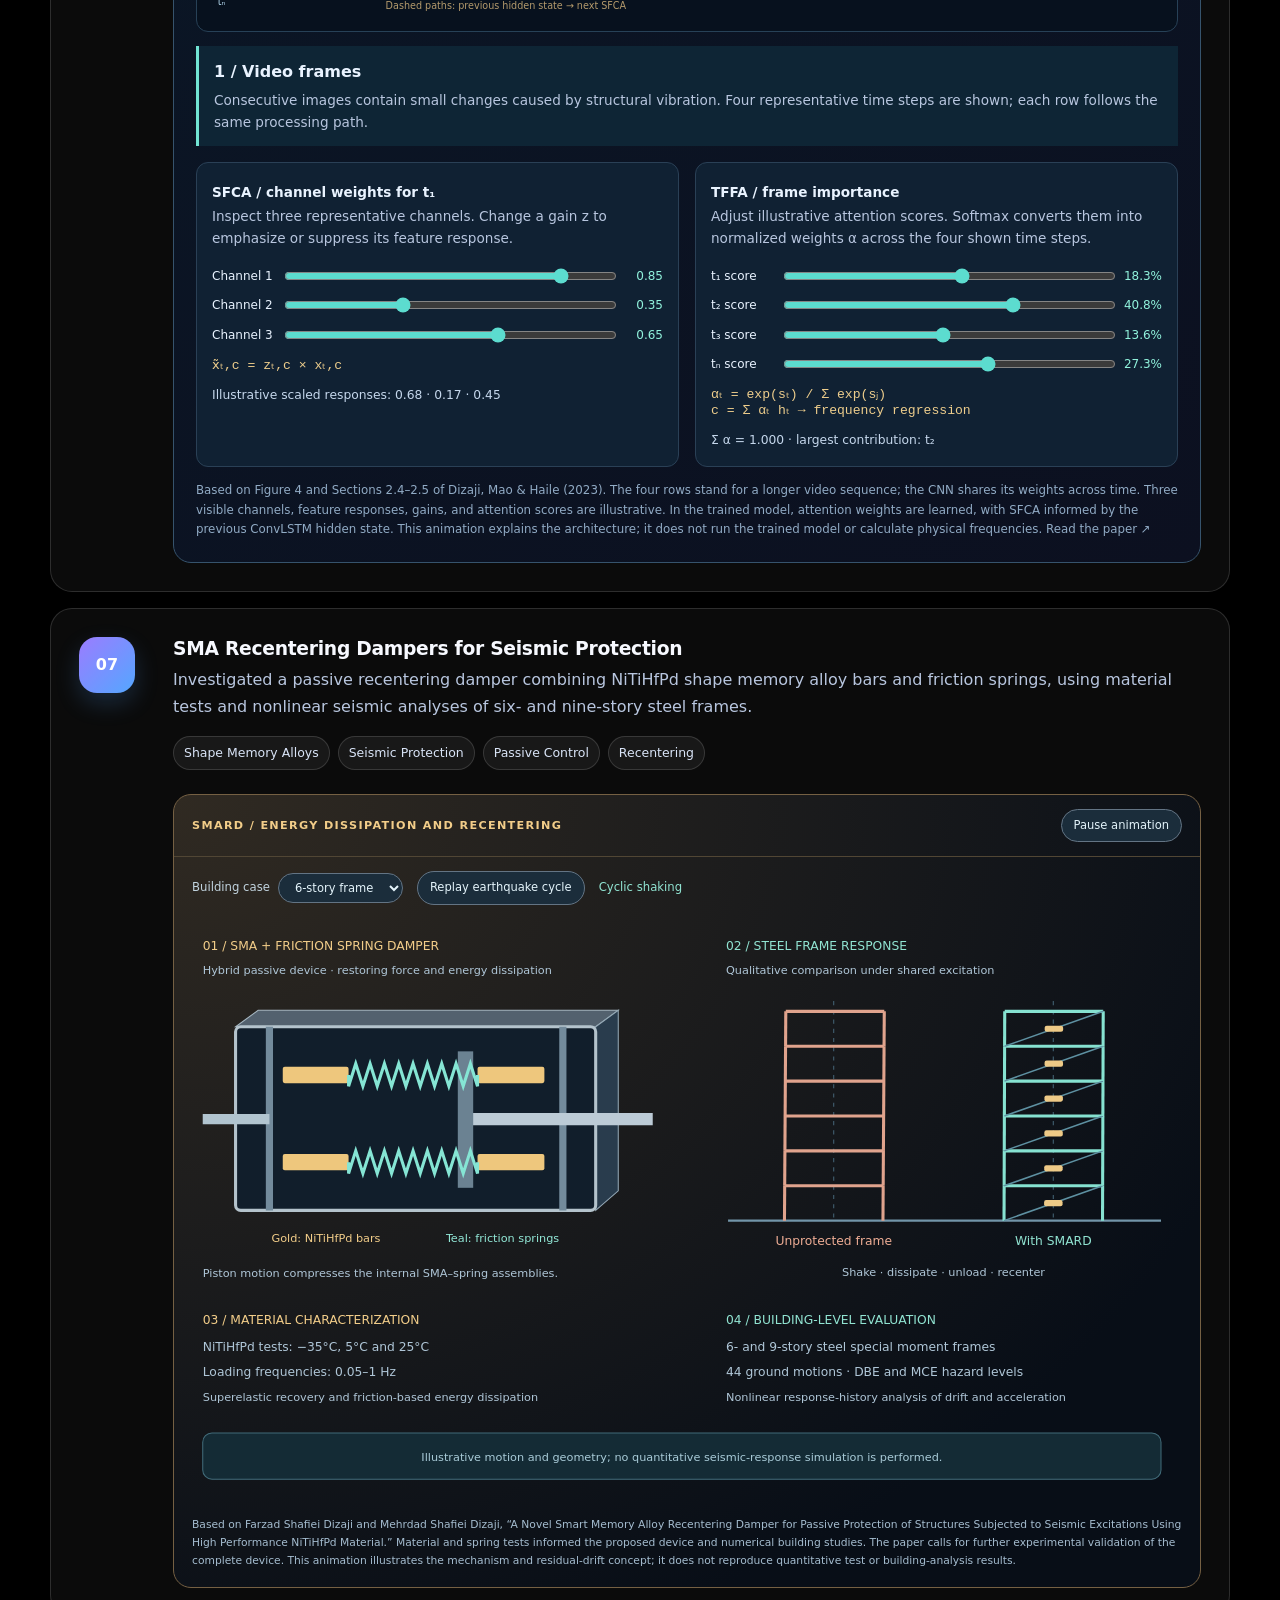
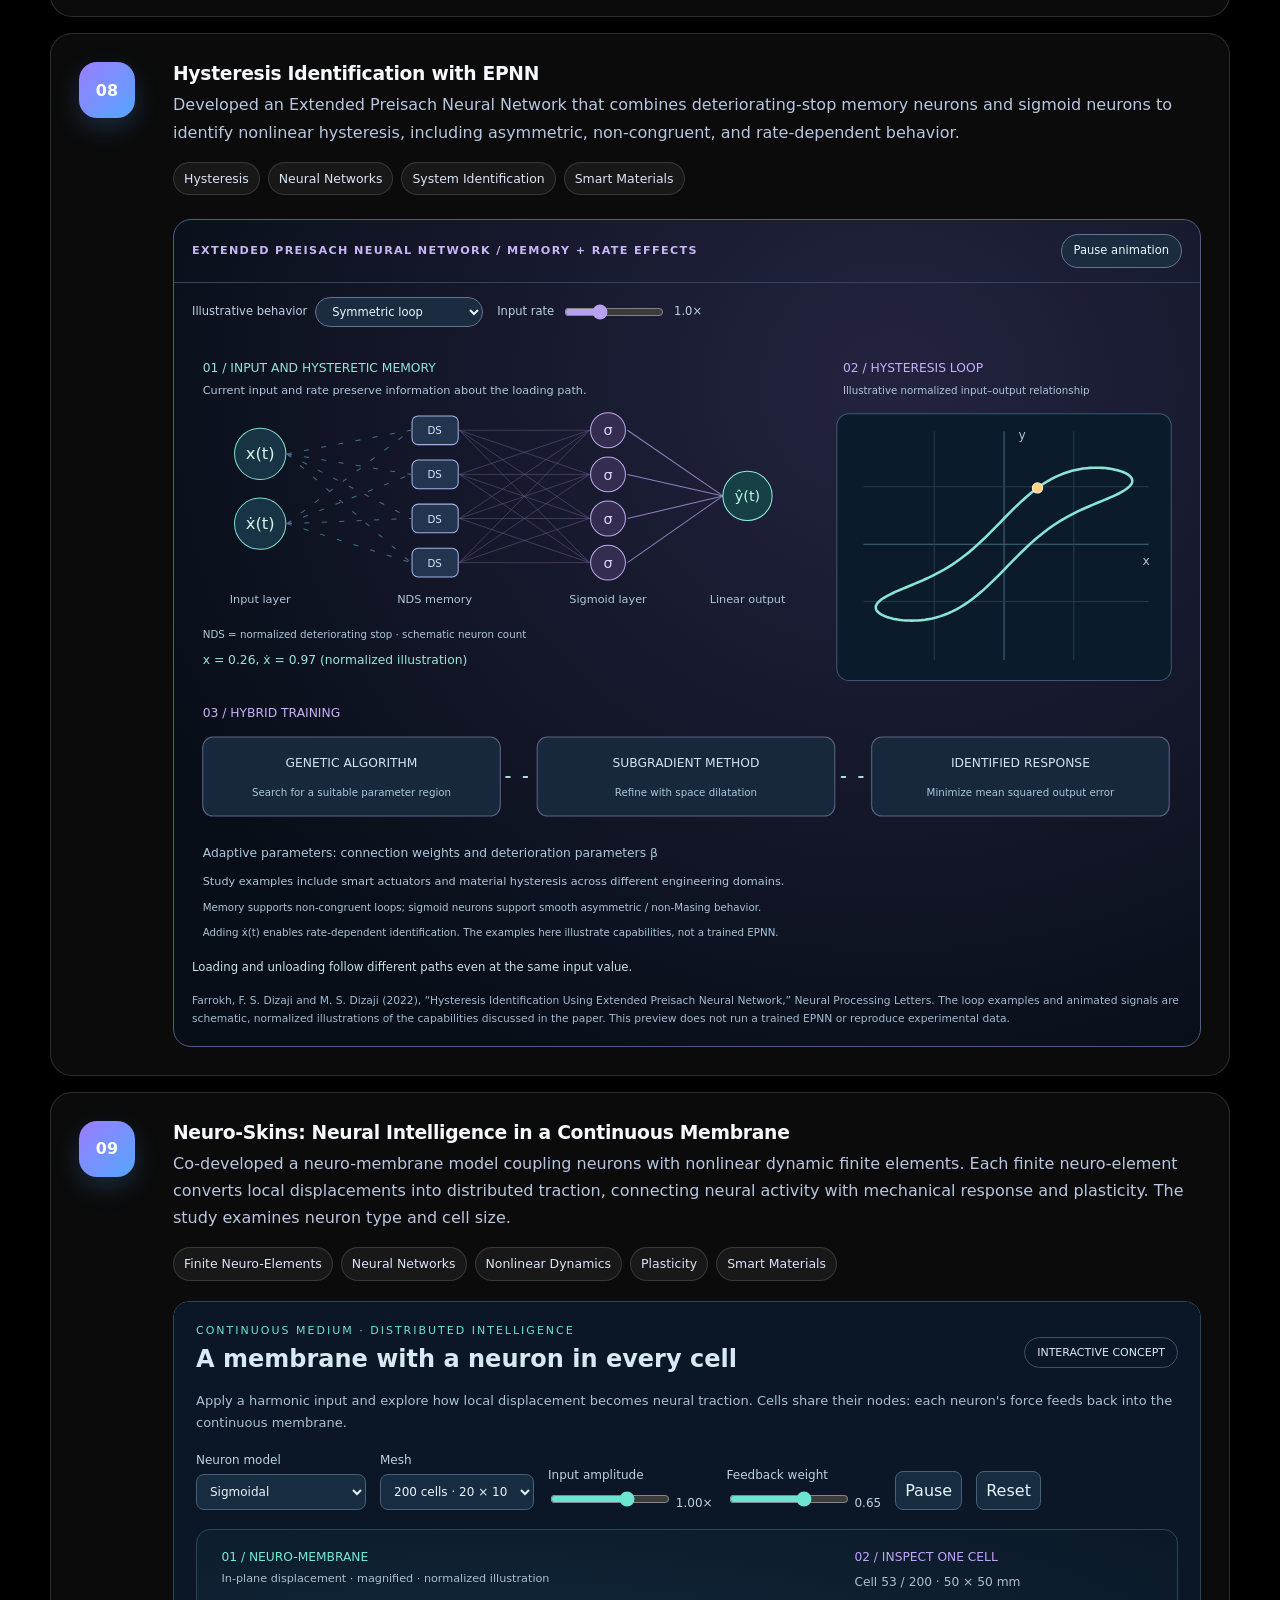
==== commit 10d8e9b2: "Add LinkedIn and YouTube icons below citation link" ====
--- a/index.html
+++ b/index.html
@@ -697,6 +697,14 @@
 .fitness-card-heading h3{flex:1 1 180px}
 .fitness-card-heading .fitness-weight{color:var(--cyan);font-size:.9rem;font-weight:650}
 </style>
+<style id="citation-social-styles">
+.explore-header .citation-social-links{display:flex;align-items:center;justify-content:center;gap:14px;width:160px;margin-top:12px;pointer-events:auto}
+.explore-header .citation-social-link{display:grid;place-items:center;flex:0 0 48px;width:48px;height:48px;padding:10px;border-radius:50%;background:#e0f2ff;transition:transform .2s,background .2s}
+.explore-header .citation-social-link svg{display:block;width:28px;height:28px}
+.explore-header .citation-social-link:hover{transform:translateY(-2px);background:#f0f8ff}
+.explore-header .citation-social-link:focus-visible{outline:2px solid #fff;outline-offset:4px}
+@media(prefers-reduced-motion:reduce){.explore-header .citation-social-link{transition:none}}
+</style>
 </head>
 <body>
 <div class="research-background twin-background" aria-hidden="true">
@@ -710,6 +718,10 @@
     <div class="explore-menu">
       <button class="explore-trigger" type="button" aria-expanded="false" aria-controls="explore-navigation"><span class="explore-sparkle" aria-hidden="true">✦</span><span>Explore</span></button>
       <a class="scholar-citation-link" href="https://scholar.google.com/citations?user=duLh0FEAAAAJ&amp;hl=en" target="_blank" rel="noopener noreferrer" aria-label="View Google Scholar citations" title="View Google Scholar profile"><span aria-hidden="true">🎓</span><strong>600+</strong><span>Citations ↗</span></a>
+      <div class="citation-social-links" role="group" aria-label="Social profiles">
+        <a class="citation-social-link" href="https://www.linkedin.com/in/mehrdad-shafiei-dizaji-5aaa3030/" target="_blank" rel="noopener noreferrer" aria-label="LinkedIn (opens in a new tab)" title="LinkedIn"><svg fill="#0A66C2" viewBox="0 0 24 24" aria-hidden="true"><path d="M5.2 3.5A2.2 2.2 0 1 1 5.2 8a2.2 2.2 0 0 1 0-4.5ZM3.3 9.5h3.8V21H3.3V9.5Zm6.1 0H13v1.6h.1c.5-.9 1.7-2 3.6-2 3.9 0 4.6 2.5 4.6 5.9v6h-3.8v-5.3c0-1.3 0-3-1.9-3s-2.2 1.4-2.2 2.9V21H9.4V9.5Z"/></svg></a>
+        <a class="citation-social-link" href="https://www.youtube.com/@MehrdadShafieiDizaji1819" target="_blank" rel="noopener noreferrer" aria-label="YouTube (opens in a new tab)" title="YouTube"><svg fill="#FF0000" viewBox="0 0 24 24" aria-hidden="true"><path fill="#fff" d="M9.5 8.5h6v7h-6z"/><path d="M23 12s0-3.3-.42-4.9a3 3 0 0 0-2.1-2.12C18.63 4.5 12 4.5 12 4.5s-6.63 0-8.48.48A3 3 0 0 0 1.42 7.1C1 8.7 1 12 1 12s0 3.3.42 4.9a3 3 0 0 0 2.1 2.12c1.85.48 8.48.48 8.48.48s6.63 0 8.48-.48a3 3 0 0 0 2.1-2.12C23 15.3 23 12 23 12Zm-13.2 3.2V8.8L15.5 12l-5.7 3.2Z"/></svg></a>
+      </div>
       <div class="explore-panel-wrap" id="explore-navigation" hidden>
         <div class="explore-panel"><nav aria-label="Main navigation">
         <a data-submenu="nav-sub-about" aria-controls="nav-sub-about" aria-expanded="false" href="#about"><svg class="nav-picture" viewBox="0 0 48 48" fill="none" stroke="currentColor" stroke-width="1.8" stroke-linecap="round" stroke-linejoin="round" aria-hidden="true"><rect class="nav-icon-tile" x="0.5" y="0.5" width="47" height="47" rx="13" stroke="none"/><circle cx="24" cy="16" r="7"/><path d="M10 40v-4c0-7 6-11 14-11s14 4 14 11v4"/><path d="M18 39h12"/></svg><span>About me</span></a>
